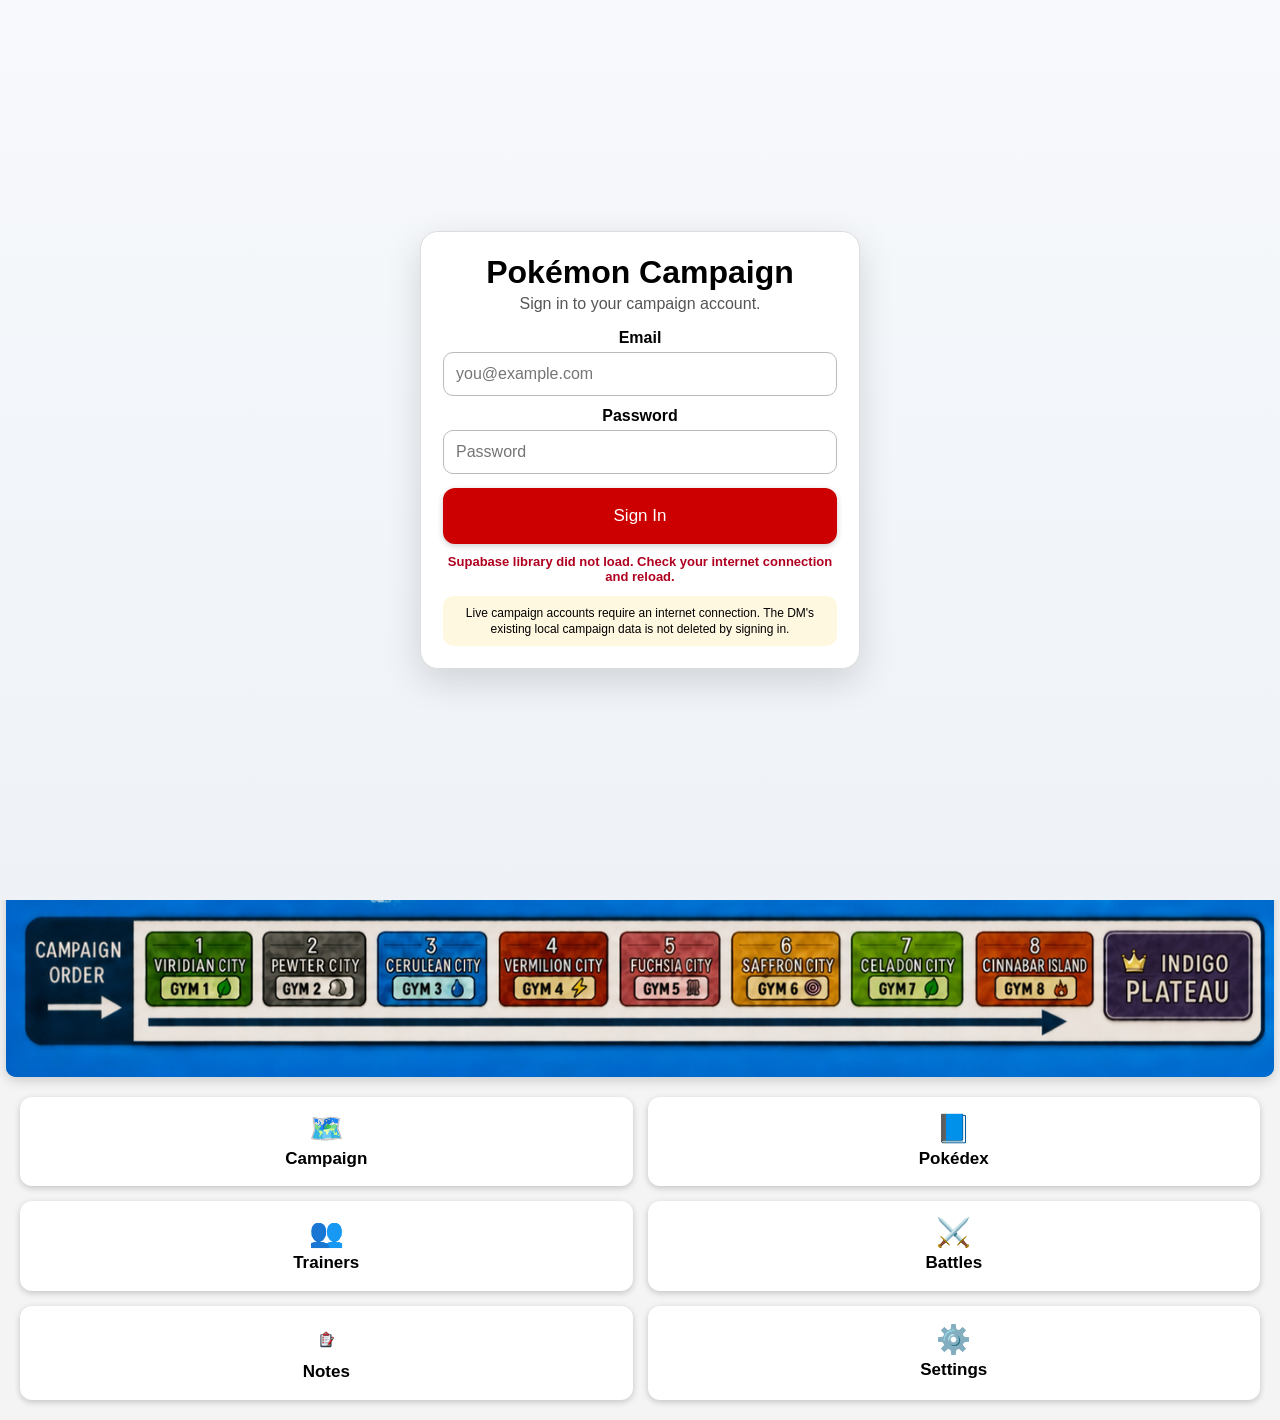
==== index.html @ 17d5285f "Update index.html" ====
<!DOCTYPE html>
<html lang="en">
<head>
<meta charset="UTF-8">
<meta name="viewport" content="width=device-width, initial-scale=1.0">
<title>Pokémon Campaign Manager</title>
<!-- Kanto overview + location encounter tables: v34R2 / 2026-08-26 -->

<style>
* { box-sizing: border-box; }

body {
  margin: 0;
  font-family: Arial, sans-serif;
  background: #f4f4f4;
  text-align: center;
}

header {
  background: #cc0000;
  color: white;
  padding: 20px;
}

.menu {
  display: grid;
  grid-template-columns: 1fr 1fr;
  gap: 15px;
  padding: 20px;
}

.home-tab-button {
  display: flex;
  flex-direction: column;
  align-items: center;
  justify-content: center;
  gap: 6px;
  min-height: 86px;
}

.home-tab-icon {
  font-size: 28px;
  line-height: 1;
}

.home-tab-label {
  font-weight: 700;
  line-height: 1.15;
}

.notes-toolbar { display:grid; grid-template-columns:minmax(0,1fr) auto; gap:10px; align-items:center; margin-bottom:14px; min-width:0; }
.notes-toolbar > * { min-width:0; }
.notes-add-button { width:48px; height:48px; padding:0; border-radius:50%; font-size:30px; line-height:1; background:#cc0000; color:white; flex:0 0 auto; }
#notesPage, #notesPage .page-content, #notesListView, #notesEditorView { width:100%; max-width:100%; min-width:0; box-sizing:border-box; overflow-x:hidden; }
.notes-list { display:grid; grid-template-columns:minmax(0,1fr); gap:10px; width:100%; max-width:100%; min-width:0; }
.note-list-card { width:100%; max-width:100%; min-width:0; text-align:left; padding:14px 16px; background:white; overflow:hidden; box-sizing:border-box; }
.note-list-title { font-size:18px; font-weight:800; margin-bottom:5px; max-width:100%; overflow:hidden; text-overflow:ellipsis; white-space:nowrap; }
.note-list-preview { display:block; width:100%; max-width:100%; min-width:0; font-size:14px; color:#666; white-space:nowrap; overflow:hidden; text-overflow:ellipsis; }
.note-list-date { font-size:12px; color:#888; margin-top:6px; max-width:100%; overflow:hidden; }
.notes-empty { color:#777; text-align:center; padding:34px 12px; }
.notes-editor-card { width:100%; max-width:100%; min-width:0; box-sizing:border-box; overflow:hidden; }
.notes-editor-card input, .notes-editor-card textarea { width:100%; max-width:100%; min-width:0; box-sizing:border-box; font-family:inherit; }
.notes-editor-card textarea { min-height:320px; resize:vertical; padding:12px; font-size:17px; line-height:1.5; border:1px solid #bbb; border-radius:8px; overflow-wrap:anywhere; word-break:break-word; }
.notes-editor-actions { display:grid; grid-template-columns:minmax(0,1fr) minmax(0,1fr); gap:10px; margin-top:12px; min-width:0; }
.notes-editor-actions > * { min-width:0; }
.notes-icon { width:32px; height:32px; display:block; object-fit:contain; border-radius:7px; }

button {
  padding: 18px 10px;
  font-size: 17px;
  border: none;
  border-radius: 12px;
  background: white;
  box-shadow: 0 2px 6px rgba(0,0,0,.2);
  cursor: pointer;
}

button:active { background: #ddd; }

.primary-button {
  background: #cc0000;
  color: white;
}

.delete-button {
  width: 100%;
  margin-top: 15px;
  padding: 12px;
  background: #eee;
  font-size: 14px;
}

.small-button {
  padding: 8px 12px;
  font-size: 14px;
  margin: 4px;
}

.page-content { padding: 20px; }

.back-button {
  padding: 15px 20px;
  margin-bottom: 10px;
}

.section-button {
  margin: 8px;
  padding: 15px 20px;
}

#pokemonList,
#ownedPokemonList,
#trainerList,
#inventoryTrainerList {
  display: grid;
  grid-template-columns: repeat(auto-fit, minmax(280px,350px));
  gap: 20px;
  justify-content: center;
  margin-top: 20px;
}

#ownedPokemonList {
  align-items: start;
}

.card {
  background: white;
  padding: 20px;
  border-radius: 12px;
  box-shadow: 0 2px 6px rgba(0,0,0,.2);
  text-align: left;
}

.card h3 {
  text-align: center;
  margin-top: 0;
}

.stat-grid {
  display: grid;
  grid-template-columns: 1fr 1fr;
  gap: 8px 16px;
}

.stat-grid p { margin: 4px 0; }

.form-card {
  background: white;
  max-width: 550px;
  margin: 20px auto;
  padding: 20px;
  border-radius: 12px;
  box-shadow: 0 2px 6px rgba(0,0,0,.2);
  text-align: left;
}

.form-row { margin-bottom: 15px; }

.form-row label {
  display: block;
  font-weight: bold;
  margin-bottom: 5px;
}

input,
select {
  width: 100%;
  padding: 12px;
  font-size: 16px;
  border: 1px solid #bbb;
  border-radius: 8px;
}

.iv-ev-grid {
  display: grid;
  grid-template-columns: 1fr 1fr 1fr;
  gap: 8px;
  align-items: center;
}

.iv-ev-grid strong { text-align: center; }
.iv-ev-grid input { text-align: center; }

.hp-line {
  font-size: 18px;
  text-align: center;
  margin: 12px 0;
}

.trainer-team {
  border-top: 1px solid #ddd;
  margin-top: 14px;
  padding-top: 12px;
}

.team-member {
  background: #f4f4f4;
  border-radius: 8px;
  padding: 9px;
  margin: 7px 0;
}

/* Poké Mart, transfers, campaign experience, and preload UI */
.poke-mart-grid { display:grid; gap:10px; }
.poke-mart-row { display:grid; grid-template-columns:minmax(0,1fr) auto; gap:10px; align-items:center; padding:10px; border:1px solid #ddd; border-radius:10px; background:#fff; }
.poke-mart-row small { color:#666; }
.poke-mart-price { font-weight:800; white-space:nowrap; }
.city-inline-tool { display:none; grid-column:1 / -1; margin-top:10px; padding-top:10px; border-top:1px solid #ddd; text-align:left; }
.city-inline-tool h3 { margin:0 0 10px; text-align:left; }
.city-inline-tool .money-display { text-align:left; margin:8px 0 12px; font-size:18px; }
.city-inline-tool .poke-mart-row { background:#f8f8f8; }
.city-inline-section-title { font-weight:800; margin:12px 0 7px; }
.city-pc-grid { display:grid; gap:8px; }
.city-pc-card { background:#f4f4f4; border-radius:8px; padding:9px; }
.city-pc-card button { margin-top:7px; width:100%; padding:10px 8px; }
.transfer-grid { display:grid; grid-template-columns:1fr 1fr; gap:10px; }
.campaign-xp-progress { height:14px; border-radius:999px; overflow:hidden; background:#ddd; margin:8px 0 5px; }
.campaign-xp-progress > div { height:100%; background:#cc0000; width:0%; transition:width .2s ease; }
@media(max-width:600px){ .transfer-grid{grid-template-columns:1fr;} .poke-mart-row{grid-template-columns:minmax(0,1fr) auto;} }

.inventory-item {
  display: grid;
  grid-template-columns: 1fr auto;
  gap: 10px;
  align-items: center;
  background: #f4f4f4;
  border-radius: 8px;
  padding: 10px;
  margin: 8px 0;
}

.item-controls { white-space: nowrap; }

.money-display {
  text-align: center;
  font-size: 20px;
  margin: 15px 0;
}

.empty-message { color: #666; }

.battle-grid {
  display: grid;
  grid-template-columns: repeat(2, minmax(280px, 420px));
  gap: 20px;
  justify-content: center;
  align-items: start;
  margin-top: 20px;
}

.battle-card {
  background: white;
  padding: 18px;
  border-radius: 12px;
  box-shadow: 0 2px 6px rgba(0,0,0,.2);
  text-align: left;
}

.battle-card h2,
.battle-card h3 {
  text-align: center;
}

.battle-hp {
  font-size: 22px;
  text-align: center;
  margin: 12px 0;
}

.hp-controls {
  display: grid;
  grid-template-columns: repeat(4,1fr);
  gap: 7px;
  margin-top: 10px;
}

.hp-controls button {
  padding: 9px 4px;
  font-size: 14px;
}

.battle-move-button {
  width: 100%;
  margin-top: 8px;
  padding: 11px;
  text-align: left;
}

.battle-move-button.selected {
  border: 3px solid #cc0000;
}

.battle-stage-grid {
  display:grid;
  grid-template-columns:1fr 1fr;
  gap:8px 12px;
  margin-top:14px;
}

.stage-control {
  display:grid;
  grid-template-columns:1fr auto auto auto;
  gap:5px;
  align-items:center;
  background:#f4f4f4;
  border-radius:8px;
  padding:7px;
}

.stage-control button {
  padding:5px 8px;
  font-size:13px;
}

.stage-value {
  min-width:34px;
  text-align:center;
  font-weight:bold;
}

.effective-stat {
  font-size:12px;
  color:#555;
}

.pp-empty {
  opacity:.55;
}

.battle-note {
  background:#f4f4f4;
  border-radius:8px;
  padding:10px;
  margin-top:10px;
  line-height:1.45;
}

.effect-result {
  background:#eef7ee;
  border-radius:8px;
  padding:10px;
  margin-top:10px;
  line-height:1.45;
}

.turn-panel {
  max-width:860px;
  margin:20px auto;
  background:white;
  padding:15px;
  border-radius:12px;
  box-shadow:0 2px 6px rgba(0,0,0,.2);
  text-align:center;
}

.turn-number {
  font-size:22px;
  font-weight:bold;
}

.turn-order-result {
  margin-top:12px;
  padding:12px;
  border-radius:8px;
  background:#f4f4f4;
  line-height:1.5;
}

.turn-order-first {
  font-size:18px;
  font-weight:bold;
}

.planned-move {
  margin-top:8px;
  padding:8px;
  border-radius:8px;
  background:#f4f4f4;
  text-align:center;
}

.outcome-buttons {
  display:grid;
  grid-template-columns:repeat(3,1fr);
  gap:8px;
  margin-top:12px;
}

.outcome-buttons button {
  min-height:48px;
  font-weight:bold;
}

.turn-ready {
  background:#eef7ee;
  border:1px solid #9bc99b;
}

.turn-complete {
  background:#f1f1f1;
  border:1px solid #ccc;
}

.battle-side-actions {
  display:grid;
  grid-template-columns:repeat(3,1fr);
  gap:8px;
  margin-bottom:12px;
}

.battle-selection-actions {
  text-align:center;
  margin:14px 0;
}

.battle-selection-actions button {
  min-width:220px;
}

#confirmMovesButton {
  display:none;
}


.battle-side-actions button {
  min-height:42px;
  font-weight:bold;
}

.battle-action-panel {
  background:#f4f4f4;
  border-radius:8px;
  padding:10px;
  margin-bottom:12px;
}

.battle-action-panel select {
  width:100%;
  margin-top:7px;
}

.battle-collapse-button {
  width:100%;
  margin-top:10px;
}

.dm-player-selection-summary {
  margin:12px 0 8px;
  padding:10px 12px;
  border:1px solid #d8d8d8;
  border-radius:8px;
  background:#f7f7f7;
  font-size:14px;
  line-height:1.35;
}

.dm-player-selection-summary strong {
  font-weight:800;
}

.dm-player-selection-summary span {
  font-weight:700;
}

.battle-collapsible {
  display:none;
  margin-top:8px;
  background:#f4f4f4;
  border-radius:8px;
  padding:10px;
}

.battle-collapsible.open {
  display:block;
}

.pokemon-storage-section {
  margin-top:14px;
}

.pokemon-storage-card {
  background:#f4f4f4;
  border-radius:8px;
  padding:10px;
  margin-top:8px;
}

.pokemon-storage-card button {
  width:100%;
  margin-top:8px;
}

.storage-count {
  text-align:center;
  font-weight:bold;
  margin:8px 0;
}

.action-warning {
  background:#fff1d6;
  border:1px solid #e3bd62;
  border-radius:8px;
  padding:9px;
  margin-top:10px;
  text-align:center;
}

.multi-hit-grid {
  display:grid;
  grid-template-columns:1fr auto;
  gap:10px;
  align-items:end;
  margin-top:12px;
}

.battle-detail-box {
  max-width: 860px;
  margin: 20px auto;
  background: white;
  padding: 18px;
  border-radius: 12px;
  box-shadow: 0 2px 6px rgba(0,0,0,.2);
  text-align: left;
}

.damage-roll-grid {
  display:grid;
  grid-template-columns:repeat(3,1fr);
  gap:10px;
  margin:15px 0;
}

.damage-result {
  background:#f4f4f4;
  border-radius:10px;
  padding:14px;
  margin-top:14px;
  line-height:1.55;
}

.damage-total {
  font-size:24px;
  font-weight:bold;
  text-align:center;
  margin:10px 0;
}

@media (max-width:600px) {
  .damage-roll-grid {
    grid-template-columns:1fr;
  }
}

@media (max-width:700px) {
  .battle-grid {
    grid-template-columns: 1fr;
  }
}

.evolution-box {
  margin-top: 16px;
  padding: 12px;
  border-radius: 8px;
  background: #fff7e6;
  border: 1px solid #e2c27a;
}

.evolution-box strong {
  display: block;
  margin-bottom: 8px;
}

.evolution-option {
  width: 100%;
  margin-top: 7px;
  padding: 10px;
}

.evolution-option.locked-button {
  background: #ccc;
  color: #666;
}

.item-browser {
  max-height: 320px;
  overflow-y: auto;
  border: 1px solid #ccc;
  border-radius: 10px;
  background: #fafafa;
}

.item-category-title {
  position: sticky;
  top: 0;
  background: #ddd;
  padding: 8px 12px;
  font-weight: bold;
}

.item-choice {
  padding: 12px;
  border-bottom: 1px solid #ddd;
  cursor: pointer;
}

.item-choice.selected {
  background: #cc0000;
  color: white;
}

.item-choice-name { font-weight: bold; }

.item-choice-description {
  font-size: 13px;
  margin-top: 4px;
}

.item-info {
  background: #f4f4f4;
  border-radius: 8px;
  padding: 14px;
  margin: 15px 0;
  line-height: 1.5;
}

/* MOVE MANAGER */

.move-summary {
  background: white;
  max-width: 700px;
  margin: 20px auto;
  padding: 18px;
  border-radius: 12px;
  box-shadow: 0 2px 6px rgba(0,0,0,.2);
}

.slot-grid {
  display: grid;
  grid-template-columns: 1fr 1fr 1fr;
  gap: 10px;
  margin-top: 15px;
}

.slot-box {
  background: #f4f4f4;
  border-radius: 8px;
  padding: 10px;
}

.move-section {
  max-width: 700px;
  margin: 25px auto;
}

.move-section-title {
  text-align: left;
  border-bottom: 2px solid #ccc;
  padding-bottom: 8px;
}

.move-card {
  background: white;
  padding: 15px;
  margin-bottom: 12px;
  border-radius: 10px;
  box-shadow: 0 2px 5px rgba(0,0,0,.15);
  text-align: left;
}

.move-card.locked {
  opacity: .55;
  background: #e8e8e8;
}

.move-card.learned {
  border: 3px solid #cc0000;
}

.move-card.hm-move {
  border-left: 7px solid #5271ff;
}

.move-card.tm-move {
  border-left: 7px solid #888;
}

.move-top {
  display: flex;
  justify-content: space-between;
  gap: 10px;
  align-items: center;
}

.move-name {
  font-weight: bold;
  font-size: 18px;
}

.move-method {
  font-weight: bold;
  white-space: nowrap;
}

.move-details {
  font-size: 14px;
  margin-top: 8px;
  line-height: 1.5;
}

.move-action {
  width: 100%;
  padding: 10px;
  margin-top: 10px;
  font-size: 15px;
}

.locked-button {
  background: #ccc;
  color: #666;
  cursor: not-allowed;
}

.hm-note {
  background: #e8edff;
  border-radius: 8px;
  padding: 12px;
  margin-top: 15px;
}

@media (max-width:600px) {
  .slot-grid {
    grid-template-columns: 1fr;
  }
}


.trainer-pokemon-group {
  background:white;
  border-radius:12px;
  box-shadow:0 2px 8px rgba(0,0,0,0.12);
  margin-bottom:14px;
  padding:12px;
}

.trainer-pokemon-header {
  display:flex;
  align-items:center;
  justify-content:space-between;
  gap:10px;
  padding:2px 2px 10px 2px;
}

.trainer-pokemon-header h3 {
  margin:0;
}

.trainer-group-meta {
  font-size:12px;
  font-weight:normal;
  opacity:0.7;
}

.pokemon-compact-row {
  border-top:1px solid #e2e2e2;
}

.pokemon-compact-row summary {
  cursor:pointer;
  list-style:none;
  padding:8px 4px;
  display:grid;
  grid-template-columns:auto minmax(0,1fr) auto;
  gap:7px;
  align-items:center;
}

.pokemon-compact-row summary::-webkit-details-marker {
  display:none;
}

.pokemon-compact-row summary::before {
  content:"▸";
  font-size:13px;
  line-height:1;
  width:12px;
  text-align:center;
}

.pokemon-compact-row[open] summary::before {
  content:"▾";
}

.pokemon-compact-name {
  font-weight:bold;
  min-width:0;
}

.pokemon-compact-meta {
  display:flex;
  gap:7px;
  align-items:center;
  justify-content:flex-end;
  font-size:12px;
  white-space:nowrap;
}

.pokemon-expanded-details {
  background:#f7f7f7;
  border-radius:9px;
  padding:12px;
  margin:0 0 10px 0;
}

.pokemon-location-badge {
  display:inline-block;
  padding:2px 7px;
  border-radius:999px;
  background:#e9e9e9;
  font-size:11px;
  font-weight:bold;
}

.evolution-ready-icon {
  width:18px;
  height:18px;
  min-width:18px;
  border-radius:50%;
  display:inline-flex;
  align-items:center;
  justify-content:center;
  background:#c62810;
  color:white;
  font-size:12px;
  font-weight:bold;
  line-height:1;
  box-shadow:0 1px 3px rgba(0,0,0,.2);
}

.trainer-party-label {
  font-size:12px;
  font-weight:bold;
  text-transform:uppercase;
  letter-spacing:.04em;
  color:#666;
  padding:4px 4px 3px 4px;
}

.pc-storage-dropdown {
  border-top:1px solid #e2e2e2;
  margin-top:4px;
}

.pc-storage-dropdown summary {
  cursor:pointer;
  list-style:none;
  padding:10px 4px;
  display:flex;
  align-items:center;
  gap:7px;
  font-weight:bold;
  font-size:13px;
}

.pc-storage-dropdown summary::-webkit-details-marker {
  display:none;
}

.pc-storage-dropdown summary::before {
  content:"▸";
  width:12px;
  text-align:center;
  font-size:12px;
}

.pc-storage-dropdown[open] summary::before {
  content:"▾";
}

.pc-storage-count {
  margin-left:auto;
  font-weight:normal;
  color:#666;
  font-size:12px;
}

.pc-storage-contents {
  padding-left:10px;
  border-left:3px solid #e8e8e8;
  margin:0 0 4px 6px;
}

.my-pokemon-section {
  margin-top:24px;
}

.my-pokemon-section-title {
  margin:0 0 12px 0;
  text-align:left;
}

.party-pokemon-panel {
  background:white;
  border-radius:12px;
  box-shadow:0 2px 8px rgba(0,0,0,.12);
  padding:12px;
}

.party-pokemon-owner {
  font-size:11px;
  opacity:.72;
  margin-left:6px;
}

.trainer-pokemon-section-grid {
  display:grid;
  grid-template-columns:repeat(auto-fit,minmax(280px,350px));
  gap:20px;
  justify-content:center;
  align-items:start;
}

.unassigned-group {
  margin-top:14px;
}

/* Mobile feedback refinements */
#pokemonList .card {
  padding:12px 14px;
}

#pokemonList .card h3 {
  margin:2px 0 8px 0;
}

#pokemonList .card p {
  margin:5px 0;
}

#pokemonList .stat-grid {
  gap:2px 14px;
}

.pokedex-base-stats-title {
  margin:8px 0 4px 0;
  font-size:14px;
}

.battle-persistent-hp {
  max-width:860px;
  margin:0 auto 12px auto;
  display:grid;
  grid-template-columns:1fr 1fr;
  gap:10px;
}

.battle-hp-chip {
  background:white;
  border-radius:10px;
  box-shadow:0 2px 6px rgba(0,0,0,.14);
  padding:9px 12px;
  text-align:center;
  font-weight:bold;
}

.damage-preview {
  background:#eef7ee;
  border-radius:8px;
  padding:10px;
  margin:8px 0 10px 0;
  text-align:center;
  font-weight:bold;
}

.trainer-edit-row {
  display:grid;
  grid-template-columns:1fr auto;
  gap:8px;
  align-items:end;
}

@media (max-width:600px) {
  .battle-persistent-hp {
    grid-template-columns:1fr 1fr;
    gap:6px;
  }

  .battle-hp-chip {
    font-size:12px;
    padding:7px 6px;
  }
}


.backup-history-item {
  background:#f4f4f4;
  border-radius:10px;
  padding:11px;
  margin:8px 0;
}

.backup-history-top {
  display:flex;
  align-items:flex-start;
  justify-content:space-between;
  gap:10px;
}

.backup-history-meta {
  font-size:12px;
  color:#666;
  line-height:1.45;
  margin-top:4px;
}

.backup-history-actions {
  display:grid;
  grid-template-columns:1fr auto;
  gap:8px;
  margin-top:10px;
}

.backup-warning {
  background:#fff4df;
  border-radius:8px;
  padding:10px;
  margin-top:10px;
  line-height:1.45;
}


.pokedex-artwork-wrap {
  display:flex;
  justify-content:center;
  align-items:center;
  min-height:140px;
  margin:2px 0 8px 0;
}

.pokedex-artwork {
  width:132px;
  height:132px;
  object-fit:contain;
  display:block;
}

.pokedex-artwork-fallback {
  width:132px;
  height:132px;
  border-radius:10px;
  display:flex;
  align-items:center;
  justify-content:center;
  text-align:center;
  font-size:12px;
  color:#666;
  background:#f1f1f1;
  padding:8px;
}

@media (max-width:600px) {
  .pokedex-artwork-wrap {
    min-height:118px;
  }

  .pokedex-artwork,
  .pokedex-artwork-fallback {
    width:112px;
    height:112px;
  }
}


.owned-pokemon-summary {
  display:flex;
  align-items:center;
  gap:10px;
  width:100%;
}

.owned-pokemon-thumb-wrap {
  flex:0 0 auto;
  width:58px;
  height:58px;
  display:flex;
  align-items:center;
  justify-content:center;
}

.owned-pokemon-thumb {
  width:58px;
  height:58px;
  object-fit:contain;
  display:block;
}

.owned-pokemon-thumb-fallback {
  width:52px;
  height:52px;
  border-radius:50%;
  display:none;
  align-items:center;
  justify-content:center;
  text-align:center;
  font-size:11px;
  color:#666;
  background:#f1f1f1;
}

.owned-pokemon-summary-main {
  min-width:0;
  flex:1 1 auto;
}

.owned-pokemon-summary-main .pokemon-compact-name {
  display:flex;
  align-items:center;
  gap:6px;
  flex-wrap:wrap;
}

@media (max-width:600px) {
  .owned-pokemon-thumb-wrap,
  .owned-pokemon-thumb {
    width:52px;
    height:52px;
  }

  .owned-pokemon-thumb-fallback {
    width:48px;
    height:48px;
  }

  .owned-pokemon-summary {
    gap:8px;
  }
}


.battle-artwork-wrap {
  display:flex;
  justify-content:center;
  align-items:center;
  min-height:170px;
  margin:4px 0 8px 0;
}

.battle-artwork {
  width:170px;
  height:170px;
  object-fit:contain;
  display:block;
}

.battle-artwork-fallback {
  width:150px;
  height:150px;
  border-radius:14px;
  display:none;
  align-items:center;
  justify-content:center;
  text-align:center;
  background:#f1f1f1;
  color:#666;
  font-size:13px;
  padding:10px;
}

.battle-card h2 {
  margin-bottom:4px;
}

.battle-card .battle-hp {
  margin-top:8px;
}

@media (max-width:600px) {
  .battle-artwork-wrap {
    min-height:130px;
    margin:2px 0 6px 0;
  }

  .battle-artwork {
    width:135px;
    height:135px;
  }

  .battle-artwork-fallback {
    width:120px;
    height:120px;
  }
}


.battle-arena {
  display:grid;
  grid-template-columns:1fr 1fr;
  gap:10px;
  align-items:start;
  max-width:900px;
  margin:0 auto 14px auto;
}

.battle-arena-side {
  background:white;
  border-radius:14px;
  box-shadow:0 2px 8px rgba(0,0,0,.14);
  padding:10px;
  text-align:center;
  min-width:0;
}

.battle-arena-name {
  font-weight:800;
  font-size:18px;
  line-height:1.15;
  margin-bottom:4px;
}

.battle-arena-owner {
  font-size:13px;
  color:#555;
  margin-bottom:2px;
}

.battle-arena-level {
  font-size:13px;
  color:#555;
  margin-bottom:4px;
}

.battle-arena-image-wrap {
  height:130px;
  display:flex;
  align-items:center;
  justify-content:center;
  margin:2px 0 4px 0;
}

.battle-arena-image {
  width:130px;
  height:130px;
  object-fit:contain;
  display:block;
}

.battle-arena-image-fallback {
  width:110px;
  height:110px;
  border-radius:10px;
  display:none;
  align-items:center;
  justify-content:center;
  background:#f1f1f1;
  color:#666;
  font-size:12px;
}

.battle-arena-hp {
  font-size:17px;
  font-weight:800;
  margin-top:4px;
}

.battle-arena-status {
  font-size:12px;
  margin-top:3px;
  color:#555;
}

@media (max-width:600px) {
  .battle-arena {
    gap:6px;
    margin-bottom:10px;
  }

  .battle-arena-side {
    padding:7px 5px;
    border-radius:11px;
  }

  .battle-arena-name {
    font-size:15px;
  }

  .battle-arena-owner,
  .battle-arena-level {
    font-size:11px;
  }

  .battle-arena-image-wrap {
    height:96px;
  }

  .battle-arena-image {
    width:96px;
    height:96px;
  }

  .battle-arena-image-fallback {
    width:80px;
    height:80px;
  }

  .battle-arena-hp {
    font-size:14px;
  }

  .battle-arena-status {
    font-size:11px;
  }
}


/* Pokédex navigation/search must scroll normally with the page. */
#pokemonPage #pokedexTopControls,
#pokemonPage #pokedexSection .form-row,
#pokemonPage #pokedexSection {
  position: static !important;
  top: auto !important;
  bottom: auto !important;
  z-index: auto !important;
}

/* Compact mobile Pokédex: designed to show about 2 x 3 cards per iPhone screen */
@media (max-width:600px) {
  #pokedexSection {
    margin-top:14px !important;
  }

  #pokedexSection > h2 {
    margin:4px 0 2px 0;
    font-size:22px;
  }

  #pokedexSection > p {
    margin:0 0 6px 0 !important;
    font-size:10px !important;
  }

  #pokedexSection .form-row {
    margin-bottom:8px !important;
  }

  #pokedexSection .form-row label {
    font-size:13px;
    margin-bottom:3px;
  }

  #pokedexSearchInput {
    min-height:34px;
    padding:6px 9px;
    font-size:14px;
  }

  #pokemonList {
    display:grid;
    grid-template-columns:repeat(2, minmax(0,1fr));
    gap:7px;
  }

  #pokemonList .card {
    margin:0;
    padding:7px 7px 6px 7px;
    border-radius:10px;
    min-width:0;
  }

  #pokemonList .card h3 {
    font-size:13px;
    margin:0 0 3px 0;
    line-height:1.05;
    white-space:nowrap;
    overflow:hidden;
    text-overflow:ellipsis;
  }

  #pokemonList .pokedex-artwork-wrap {
    min-height:58px;
    height:58px;
    margin:0 0 3px 0;
  }

  #pokemonList .pokedex-artwork,
  #pokemonList .pokedex-artwork-fallback {
    width:58px;
    height:58px;
  }

  #pokemonList .card > p {
    font-size:10px;
    line-height:1.08;
    margin:2px 0;
  }

  #pokemonList .pokedex-base-stats-title {
    font-size:10px;
    margin:2px 0 1px 0;
    line-height:1.05;
  }

  #pokemonList .stat-grid {
    grid-template-columns:1fr 1fr;
    gap:0 4px;
    margin:0;
  }

  #pokemonList .stat-grid p {
    font-size:9px;
    line-height:1.05;
    margin:1px 0;
    white-space:nowrap;
  }

  #pokemonList .card > p:last-child {
    font-size:9px;
    line-height:1.05;
    margin-top:2px;
  }
}


.battle-control-card-label {
  text-align:center;
  font-weight:800;
  font-size:16px;
  margin:0 0 8px 0;
}

@media (max-width:600px) {
  .battle-card {
    padding:10px !important;
  }

  .battle-control-card-label {
    font-size:14px;
    margin-bottom:5px;
  }

  .battle-card .form-row {
    margin-top:9px !important;
    margin-bottom:8px !important;
  }

  .battle-card .battle-note {
    margin:7px 0;
    padding:8px;
  }

  .battle-card .small-button,
  .battle-card .primary-button {
    min-height:42px;
  }

  .battle-card h3 {
    margin-top:12px !important;
    margin-bottom:7px !important;
  }
}


/* =========================================================
   MOBILE BATTLE CONTROLS — compact 2-column layout
   Pokédex styles intentionally untouched.
========================================================= */
@media (max-width:600px) {

  /* Keep the two control cards directly beneath the two arena Pokémon. */
  #battleSelectionArea .battle-grid {
    display:grid !important;
    grid-template-columns:repeat(2, minmax(0,1fr)) !important;
    gap:6px !important;
    align-items:start !important;
  }

  #battleSelectionArea .battle-card {
    min-width:0 !important;
    padding:7px 5px !important;
    border-radius:10px !important;
    box-shadow:0 2px 6px rgba(0,0,0,.12) !important;
  }

  .battle-control-card-label {
    font-size:11px !important;
    line-height:1.05 !important;
    margin:0 0 5px 0 !important;
  }

  /* General text/spacing reductions inside each battle control card. */
  #battleSelectionArea .battle-card h3 {
    font-size:12px !important;
    line-height:1.05 !important;
    margin:7px 0 4px 0 !important;
  }

  #battleSelectionArea .battle-card p,
  #battleSelectionArea .battle-card label,
  #battleSelectionArea .battle-card strong,
  #battleSelectionArea .battle-card span {
    line-height:1.08 !important;
  }

  #battleSelectionArea .battle-card .form-row {
    margin:5px 0 !important;
  }

  #battleSelectionArea .battle-card .form-row label {
    display:block;
    font-size:10px !important;
    margin:0 0 2px 0 !important;
  }

  #battleSelectionArea .battle-card select,
  #battleSelectionArea .battle-card input {
    min-height:29px !important;
    height:29px !important;
    font-size:11px !important;
    padding:3px 5px !important;
  }

  /* Restore HP becomes a small utility control. */
  #battleSelectionArea .battle-card > .small-button:first-of-type {
    min-height:30px !important;
    height:auto !important;
    font-size:10px !important;
    padding:5px 4px !important;
    margin:3px 0 5px 0 !important;
  }

  /* Temporary Conditions box. */
  #battleSelectionArea .battle-card .battle-note {
    margin:5px 0 !important;
    padding:5px !important;
    border-radius:7px !important;
    font-size:10px !important;
    line-height:1.08 !important;
  }

  #battleSelectionArea .battle-card .battle-note > strong {
    font-size:10px !important;
  }

  #battleSelectionArea .battle-card .battle-note > div {
    gap:4px !important;
    margin-top:4px !important;
  }

  /* Stats / Stages collapsed controls. */
  #battleSelectionArea .battle-card .battle-collapse-button {
    min-height:30px !important;
    font-size:10px !important;
    padding:4px !important;
    margin:4px 0 !important;
  }

  #battleSelectionArea .battle-card .battle-collapsible {
    font-size:9px !important;
  }

  #battleSelectionArea .battle-card .stat-grid {
    gap:1px 4px !important;
  }

  #battleSelectionArea .battle-card .stat-grid p {
    font-size:9px !important;
    margin:1px 0 !important;
    line-height:1.03 !important;
  }

  #battleSelectionArea .battle-card .battle-stage-grid {
    gap:3px !important;
  }

  /* Learned Moves heading. */
  #battleSelectionArea .battle-card h3[style*="margin-top:20px"] {
    font-size:11px !important;
    margin:6px 0 4px 0 !important;
  }

  /* Move buttons: much shorter and smaller. */
  #battleSelectionArea .battle-card .move-button,
  #battleSelectionArea .battle-card .battle-move-button,
  #battleSelectionArea .battle-card button[onclick*="selectBattleMove"] {
    min-height:32px !important;
    padding:5px 6px !important;
    margin:3px 0 !important;
    font-size:10px !important;
    line-height:1.05 !important;
  }

  #battleSelectionArea .battle-card button[onclick*="selectBattleMove"] span {
    font-size:9px !important;
  }

  /* Bottom action controls: still beneath moves, but compact. */
  #battleSelectionArea .battle-card .battle-side-actions {
    gap:4px !important;
    margin-top:5px !important;
  }

  #battleSelectionArea .battle-card .battle-side-actions .small-button {
    min-height:32px !important;
    padding:4px 3px !important;
    font-size:9px !important;
    line-height:1.02 !important;
  }

  #battleSelectionArea .battle-card .battle-action-panel {
    margin-top:5px !important;
    padding:5px !important;
    font-size:9px !important;
  }

  #battleSelectionArea .battle-card .battle-action-panel strong {
    font-size:10px !important;
  }

  #battleSelectionArea .battle-card .battle-action-panel .primary-button {
    min-height:30px !important;
    font-size:9px !important;
    padding:4px !important;
    margin-top:4px !important;
  }

  /* Flee-only wild control. */
  #battleSelectionArea .battle-card .battle-side-actions[style*="grid-template-columns:1fr"] .small-button {
    min-height:32px !important;
    font-size:10px !important;
  }

  /* Keep Confirm Moves compact below both columns. */
  #battleSelectionArea .battle-selection-actions {
    margin-top:7px !important;
  }

  #battleSelectionArea #confirmMovesButton {
    min-height:38px !important;
    font-size:12px !important;
    padding:6px 8px !important;
  }
}


/* =========================================================
   MOBILE BATTLE — combine Pokémon display + controls
   Pokédex intentionally untouched.
========================================================= */
@media (max-width:600px) {

  /* Hide the old separate lower control cards; their content is copied
     into each top Pokémon card by the battle renderer below. */
  #battleSelectionArea .battle-grid {
    display:none !important;
  }

  .battle-arena {
    grid-template-columns:repeat(2, minmax(0,1fr)) !important;
    gap:6px !important;
    margin-bottom:8px !important;
  }

  .battle-arena-side {
    padding:7px 5px !important;
    border-radius:11px !important;
  }

  .battle-arena-name {
    font-size:15px !important;
    margin-bottom:1px !important;
  }

  .battle-arena-owner,
  .battle-arena-level,
  .battle-arena-status {
    font-size:10px !important;
    line-height:1.05 !important;
    margin:1px 0 !important;
  }

  .battle-arena-image-wrap {
    height:86px !important;
    margin:0 !important;
  }

  .battle-arena-image {
    width:86px !important;
    height:86px !important;
  }

  .battle-arena-hp {
    font-size:13px !important;
    margin:1px 0 3px 0 !important;
  }

  .battle-arena-controls {
    margin-top:4px;
    text-align:left;
  }

  .battle-arena-controls .battle-control-card-label {
    display:none !important;
  }

  .battle-arena-controls .form-row {
    margin:4px 0 !important;
  }

  .battle-arena-controls .form-row label {
    font-size:9px !important;
    line-height:1 !important;
    margin-bottom:1px !important;
  }

  .battle-arena-controls select,
  .battle-arena-controls input {
    min-height:26px !important;
    height:26px !important;
    font-size:10px !important;
    padding:2px 4px !important;
  }

  .battle-arena-controls > .small-button:first-of-type {
    min-height:27px !important;
    font-size:9px !important;
    padding:3px 4px !important;
    margin:2px 0 4px 0 !important;
  }

  /* Dramatically shrink Temporary Battle Conditions. */
  .battle-arena-controls .battle-note {
    margin:4px 0 !important;
    padding:4px !important;
    border-radius:6px !important;
    font-size:8px !important;
    line-height:1 !important;
  }

  .battle-arena-controls .battle-note > strong {
    display:block;
    font-size:8px !important;
    line-height:1 !important;
    margin-bottom:2px !important;
  }

  .battle-arena-controls .battle-note > div {
    display:grid !important;
    grid-template-columns:1fr 1fr !important;
    gap:3px !important;
    margin-top:2px !important;
  }

  .battle-arena-controls .battle-note .small-button {
    min-height:24px !important;
    height:auto !important;
    padding:2px !important;
    font-size:8px !important;
    line-height:1 !important;
    border-radius:6px !important;
  }

  .battle-arena-controls .battle-collapse-button {
    min-height:27px !important;
    font-size:9px !important;
    padding:3px !important;
    margin:3px 0 !important;
  }

  .battle-arena-controls .battle-collapsible {
    font-size:8px !important;
  }

  .battle-arena-controls .stat-grid {
    gap:0 3px !important;
  }

  .battle-arena-controls .stat-grid p {
    font-size:8px !important;
    margin:1px 0 !important;
  }

  .battle-arena-controls h3 {
    font-size:10px !important;
    margin:5px 0 3px 0 !important;
    line-height:1 !important;
  }

  .battle-arena-controls button[onclick*="selectBattleMove"] {
    min-height:28px !important;
    padding:3px 4px !important;
    margin:2px 0 !important;
    font-size:9px !important;
    line-height:1 !important;
  }

  .battle-arena-controls button[onclick*="selectBattleMove"] span {
    font-size:8px !important;
  }

  .battle-arena-controls .battle-side-actions {
    gap:3px !important;
    margin-top:4px !important;
  }

  .battle-arena-controls .battle-side-actions .small-button {
    min-height:28px !important;
    padding:3px 2px !important;
    font-size:8px !important;
    line-height:1 !important;
  }

  .battle-arena-controls .battle-action-panel {
    margin-top:4px !important;
    padding:4px !important;
    font-size:8px !important;
  }


  /* Extra compression for action panels and residual-damage buttons. */
  .battle-arena-controls .battle-action-panel strong {
    display:block !important;
    font-size:9px !important;
    line-height:1 !important;
    margin-bottom:3px !important;
  }

  .battle-arena-controls .battle-action-panel select {
    min-height:24px !important;
    height:24px !important;
    font-size:8px !important;
    padding:1px 3px !important;
    margin-top:2px !important;
  }

  .battle-arena-controls .battle-action-panel .primary-button {
    min-height:26px !important;
    height:auto !important;
    font-size:8px !important;
    line-height:1.05 !important;
    padding:4px 3px !important;
    margin-top:3px !important;
    border-radius:8px !important;
  }

  .battle-arena-controls button[onclick*="applyEndTurnStatusDamage"] {
    min-height:28px !important;
    height:auto !important;
    font-size:8px !important;
    line-height:1.05 !important;
    padding:4px 5px !important;
    margin:4px 0 !important;
    white-space:normal !important;
  }

  #battleSelectionArea .battle-selection-actions {
    margin-top:6px !important;
  }

  #battleSelectionArea #confirmMovesButton {
    min-height:36px !important;
    font-size:11px !important;
    padding:5px 7px !important;
  }
}


@media (max-width:600px) {

  #battleMoveDetails {
    margin-top:8px !important;
  }

  #battleMoveDetails > h3:first-child {
    margin-top:2px !important;
  }
}


/* =========================================================
   MOBILE BATTLE STAT STAGES FIX
   Keep every stage control inside its own Pokémon column.
========================================================= */
@media (max-width:600px) {

  .battle-arena-controls .battle-stage-grid {
    display:grid !important;
    grid-template-columns:1fr !important;
    gap:3px !important;
    margin:4px 0 !important;
    width:100% !important;
  }

  .battle-arena-controls .stage-control {
    display:grid !important;
    grid-template-columns:minmax(0,1fr) 25px 22px 25px !important;
    gap:2px !important;
    align-items:center !important;
    width:100% !important;
    min-width:0 !important;
    padding:3px 4px !important;
    border-radius:6px !important;
    box-sizing:border-box !important;
  }

  .battle-arena-controls .stage-control > div:first-child {
    min-width:0 !important;
    overflow:hidden !important;
  }

  .battle-arena-controls .stage-control strong {
    display:block !important;
    font-size:8px !important;
    line-height:1 !important;
    white-space:nowrap !important;
  }

  .battle-arena-controls .effective-stat {
    font-size:7px !important;
    line-height:1 !important;
    margin-top:1px !important;
    white-space:nowrap !important;
  }

  .battle-arena-controls .stage-control button {
    width:25px !important;
    min-width:25px !important;
    height:25px !important;
    min-height:25px !important;
    padding:0 !important;
    margin:0 !important;
    border-radius:50% !important;
    font-size:13px !important;
    line-height:25px !important;
  }

  .battle-arena-controls .stage-value {
    min-width:22px !important;
    width:22px !important;
    text-align:center !important;
    font-size:8px !important;
    line-height:1 !important;
  }

  .battle-arena-controls
  .battle-collapsible
  > .small-button[onclick*="resetBattleStages"] {
    min-height:27px !important;
    height:auto !important;
    font-size:8px !important;
    line-height:1 !important;
    padding:4px !important;
    margin:4px 0 2px 0 !important;
  }
}


/* =========================================================
   MOBILE BATTLE HEADER + BOTTOM NAV
   Pokédex intentionally untouched.
========================================================= */
@media (max-width:600px) {

  #battlesPage > header {
    min-height:72px !important;
    padding:14px 12px !important;
    display:flex !important;
    align-items:center !important;
    justify-content:center !important;
  }

  #battlesPage > header h1 {
    font-size:28px !important;
    line-height:1 !important;
    margin:0 !important;
  }

  .battle-bottom-nav {
    display:grid !important;
    grid-template-columns:1fr 1fr !important;
    gap:8px !important;
    margin:10px 0 6px 0 !important;
  }

  .battle-bottom-nav .small-button {
    width:100% !important;
    min-height:38px !important;
    height:auto !important;
    padding:6px 8px !important;
    margin:0 !important;
    font-size:12px !important;
    line-height:1 !important;
  }
}


/* Further reduce mobile Battles header height. */
@media (max-width:600px) {
  #battlesPage > header {
    min-height:38px !important;
    padding:6px 10px !important;
  }

  #battlesPage > header h1 {
    font-size:22px !important;
    line-height:1 !important;
    margin:0 !important;
  }
}


/* =========================================================
   MOBILE BATTLE STAT STAGES — extra compact
   Pokédex intentionally untouched.
========================================================= */
@media (max-width:600px) {

  .battle-arena-controls .battle-stage-grid {
    gap:1px !important;
    margin:2px 0 !important;
  }

  .battle-arena-controls .stage-control {
    grid-template-columns:minmax(0,1fr) 20px 18px 20px !important;
    gap:1px !important;
    min-height:24px !important;
    padding:1px 3px !important;
    margin:0 !important;
    border-radius:5px !important;
  }

  .battle-arena-controls .stage-control strong {
    font-size:7px !important;
    line-height:.95 !important;
  }

  .battle-arena-controls .effective-stat {
    font-size:6px !important;
    line-height:.95 !important;
    margin-top:0 !important;
  }

  .battle-arena-controls .stage-control button {
    width:20px !important;
    min-width:20px !important;
    height:20px !important;
    min-height:20px !important;
    padding:0 !important;
    margin:0 !important;
    border-radius:50% !important;
    font-size:11px !important;
    line-height:20px !important;
  }

  .battle-arena-controls .stage-value {
    width:18px !important;
    min-width:18px !important;
    font-size:7px !important;
    line-height:1 !important;
  }

  .battle-arena-controls
  .battle-collapsible
  > .small-button[onclick*="resetBattleStages"] {
    min-height:23px !important;
    padding:3px !important;
    margin:2px 0 1px 0 !important;
    font-size:7px !important;
  }
}


/* =========================================================
   MOBILE APP HEADERS — match compact Battles header
========================================================= */
@media (max-width:600px) {

  header {
    min-height:38px !important;
    padding:6px 10px !important;
    display:flex !important;
    align-items:center !important;
    justify-content:center !important;
  }

  header h1 {
    font-size:22px !important;
    line-height:1 !important;
    margin:0 !important;
  }
}


/* V5 compact/focused controls */
.compact-top-actions{display:grid;grid-template-columns:repeat(2,minmax(0,1fr));gap:6px;align-items:center;margin-bottom:8px}.compact-top-actions.three{grid-template-columns:repeat(3,minmax(0,1fr))}.compact-top-actions button{width:100%;margin:0!important;min-height:34px;padding:6px 8px}.dm-party-pokedex-control{margin:5px 0 2px;display:flex;justify-content:center}.dm-party-pokedex-button{width:100%;margin:0!important;min-height:26px!important;padding:4px 6px!important;font-size:9px!important;border-radius:6px!important;background:#f1f1f1!important;color:#444!important;border:1px solid #cfcfcf!important}.dm-party-pokedex-button.included{background:#fff1f1!important;color:#9f1f0d!important;border-color:#d9aaa4!important;font-weight:800!important}@media(max-width:600px){.dm-party-pokedex-control{margin:3px 0 1px}.dm-party-pokedex-button{min-height:22px!important;padding:3px 4px!important;font-size:7px!important}}
.pokedex-details{margin-top:3px}.pokedex-details summary{cursor:pointer;list-style:none;text-align:center;font-size:9px;font-weight:700;padding:3px 5px;border:1px solid #bbb;border-radius:5px;background:#f4f4f4;user-select:none}.pokedex-details summary::-webkit-details-marker{display:none}.pokedex-details[open] summary{margin-bottom:3px}.pokedex-details .stat-grid{margin-top:2px}.manual-override-box{margin-top:3px}.manual-override-grid{display:grid;grid-template-columns:minmax(0,1fr) auto;gap:3px;align-items:center;margin-top:4px}.manual-override-grid input{min-width:0;height:26px;padding:3px 5px;font-size:9px}.manual-override-grid button{min-height:26px!important;padding:3px 7px!important;margin:0!important;font-size:8px!important}.manual-pp-row{display:grid;grid-template-columns:minmax(0,1fr) 44px 36px;gap:3px;align-items:center;margin-top:3px;font-size:8px}.manual-pp-row input{width:100%;height:24px;padding:2px 3px;font-size:8px}.manual-pp-row button{min-height:24px!important;padding:2px 4px!important;margin:0!important;font-size:7px!important}.completed-trainer-note{font-size:11px;text-align:center;color:#666;margin:4px 0 10px}@media(max-width:600px){.compact-top-actions{gap:4px;margin-bottom:6px}.compact-top-actions button{min-height:29px;padding:4px 5px;font-size:9px}#pokemonList .pokedex-details p{margin:1px 0!important;font-size:7px!important;line-height:1.05!important}#pokemonList .pokedex-details .stat-grid{gap:0 3px!important}#pokemonList .pokedex-base-stats-title{margin:1px 0!important;font-size:7px!important}#pokemonList .pokedex-details summary{font-size:7px!important;padding:2px 3px!important;min-height:18px;line-height:1.1}}


/* =========================================================
   KANTO OVERVIEW MAP — CLEAN REBUILD V34R1
   Legacy town/route/local-navigation/trainer map CSS removed.
========================================================= */
.home-kanto-map-wrap {
  max-width:1400px;
  margin:0 auto;
  padding:6px 6px 0;
}

.kanto-map-shell {
  position:relative;
  width:100%;
  overflow:hidden;
  border-radius:10px;
  background:#087fc8;
  box-shadow:0 3px 12px rgba(0,0,0,.18);
}

.kanto-map-image {
  display:block;
  width:100%;
  height:auto;
  margin:0;
  user-select:none;
  -webkit-user-select:none;
  -webkit-touch-callout:none;
}

.kanto-hotspot-layer {
  position:absolute;
  inset:0;
  pointer-events:auto;
}

.kanto-hotspot {
  position:absolute;
  transform:translate(-50%,-50%);
  margin:0 !important;
  padding:0 !important;
  min-width:24px;
  min-height:24px;
  border:0 !important;
  outline:0 !important;
  background:transparent !important;
  box-shadow:none !important;
  opacity:0;
  cursor:pointer;
  z-index:2;
  -webkit-tap-highlight-color:transparent;
}

.kanto-hotspot:active,
.kanto-hotspot:focus,
.kanto-hotspot:focus-visible {
  outline:none !important;
  background:transparent !important;
  box-shadow:none !important;
}

.kanto-location-panel {
  margin-top:7px;
  padding:9px;
  border-radius:10px;
  background:#fff;
  box-shadow:0 2px 10px rgba(0,0,0,.15);
  text-align:left;
}

.kanto-location-panel-header {
  display:flex;
  align-items:flex-start;
  justify-content:space-between;
  gap:8px;
}

.kanto-location-panel-header button {
  min-width:34px !important;
  width:34px !important;
  min-height:30px !important;
  margin:0 !important;
  padding:3px !important;
}

.kanto-location-type {
  font-size:10px;
  font-weight:800;
  text-transform:uppercase;
  color:#666;
}

.kanto-location-name {
  font-size:20px;
  font-weight:800;
  line-height:1.05;
}

.kanto-location-description {
  margin-top:5px;
  font-size:12px;
  line-height:1.35;
}

.kanto-location-actions {
  display:grid;
  grid-template-columns:1fr 1fr;
  gap:5px;
  margin-top:8px;
}

.kanto-location-actions button {
  width:100%;
  margin:0 !important;
}


.kanto-detail-map-wrap {
  max-width:1100px;
  margin:0 auto;
  padding:8px;
}

.kanto-detail-map-card {
  background:#fff;
  padding:8px;
  border-radius:12px;
  box-shadow:0 2px 10px rgba(0,0,0,.16);
}

.kanto-detail-map-image {
  display:block;
  width:100%;
  height:auto;
  border-radius:8px;
  user-select:none;
  -webkit-user-select:none;
  -webkit-touch-callout:none;
}

.kanto-detail-map-stage {
  position:relative;
  width:100%;
}

.kanto-detail-hotspot-layer {
  position:absolute;
  inset:0;
  pointer-events:none;
}

.kanto-detail-trainer-hotspot {
  position:absolute;
  transform:translate(-50%,-50%);
  min-width:44px;
  min-height:44px;
  padding:0;
  border:2px solid transparent;
  border-radius:50%;
  background:transparent;
  box-shadow:none;
  pointer-events:auto;
  cursor:pointer;
  -webkit-tap-highlight-color:transparent;
}

.kanto-detail-trainer-hotspot:focus-visible,
.kanto-detail-trainer-hotspot:active {
  outline:none;
  border-color:#cc0000;
  background:rgba(255,255,255,.22);
}

.kanto-detail-location-hotspot {
  position:absolute;
  transform:translate(-50%,-50%);
  min-width:44px;
  min-height:44px;
  padding:0;
  border:2px solid transparent;
  border-radius:10px;
  background:transparent;
  box-shadow:none;
  pointer-events:auto;
  cursor:pointer;
  -webkit-tap-highlight-color:transparent;
}

.kanto-detail-location-hotspot:focus-visible,
.kanto-detail-location-hotspot:active {
  outline:none;
  border-color:#cc0000;
  background:rgba(255,255,255,.18);
}

.kanto-detail-trainer-panel {
  margin-top:8px;
  padding:10px;
  border:1px solid #ddd;
  border-radius:10px;
  background:#fafafa;
  text-align:left;
}

.kanto-detail-trainer-panel h3 {
  margin:0 0 4px;
  text-align:center;
}

.kanto-detail-trainer-meta {
  margin:0 0 8px;
  color:#666;
  font-size:11px;
  text-align:center;
}

.kanto-detail-team-list {
  display:grid;
  gap:5px;
  margin:8px 0;
}

.kanto-detail-team-member {
  padding:7px 9px;
  border-radius:7px;
  background:#fff;
  border:1px solid #e3e3e3;
  font-size:12px;
}

.kanto-detail-trainer-actions {
  display:grid;
  grid-template-columns:1fr 1fr;
  gap:6px;
  margin-top:8px;
}

.kanto-detail-trainer-actions button {
  width:100%;
  margin:0 !important;
}

.kanto-detail-map-caption {
  margin:8px 2px 2px;
  font-size:12px;
  font-weight:700;
  color:#555;
  text-align:center;
}

.kanto-location-status {
  margin-top:6px;
  text-align:center;
  font-size:10px;
  font-weight:700;
}

.kanto-rebuild-note {
  margin:7px 0 0;
  padding:7px 9px;
  border-radius:8px;
  background:#eef5fb;
  color:#345;
  font-size:10px;
  line-height:1.35;
}

.kanto-bottom-back {
  width:100%;
  margin-top:7px !important;
}

@media (max-width:600px) {
  .home-kanto-map-wrap { padding:4px 4px 0; }
  .kanto-map-shell { border-radius:8px; }
  .kanto-hotspot { min-width:28px; min-height:28px; }
  .kanto-location-panel { padding:7px; margin-top:5px; }
  .kanto-location-name { font-size:16px; }
  .kanto-location-type,
  .kanto-location-description,
  .kanto-location-status,
  .kanto-rebuild-note { font-size:9px; }
  .kanto-location-actions button,
  .kanto-bottom-back {
    min-height:30px !important;
    padding:4px 6px !important;
    font-size:9px !important;
  }
}


/* =========================================================
   V24 BATTLE FAINTED STATE
   Compact forced-swap UI and cleaner fainted cards.
========================================================= */
.battle-fainted-prompt {
  text-align:center;
}

.battle-fainted-actions {
  display:flex;
  flex-wrap:wrap;
  justify-content:center;
  gap:8px;
  margin-top:8px;
}

.battle-fainted-action {
  width:auto !important;
  min-width:120px;
  max-width:220px;
  margin:0 !important;
  padding:10px 16px !important;
}

@media (max-width:600px) {
  .battle-fainted-prompt {
    padding:7px !important;
  }

  .battle-fainted-prompt > strong {
    font-size:12px !important;
  }

  .battle-fainted-actions {
    display:grid;
    grid-template-columns:1fr;
    gap:5px;
    margin-top:5px;
  }

  .battle-fainted-action {
    width:100% !important;
    min-width:0 !important;
    max-width:none !important;
    min-height:34px !important;
    padding:5px 8px !important;
    font-size:11px !important;
    line-height:1.05 !important;
  }

  .battle-fainted-prompt .battle-action-panel {
    padding:5px !important;
    margin-top:5px !important;
  }

  .battle-fainted-prompt .battle-action-panel strong {
    font-size:10px !important;
  }

  .battle-fainted-prompt .battle-action-panel select {
    min-height:29px !important;
    height:29px !important;
    padding:3px 5px !important;
    font-size:10px !important;
  }

  .battle-fainted-prompt .battle-action-panel .primary-button {
    min-height:32px !important;
    padding:4px 6px !important;
    font-size:10px !important;
  }
}




@media (min-width: 700px){
  #kantoDetailMapPage .map-card{
    padding:10px;
  }
}

/* Restore compact detailed-map sizing after the story-system update. */
#kantoDetailMapPage .kanto-detail-map-stage{
  width:100%;
  max-width:560px;
  margin-left:auto;
  margin-right:auto;
}
#kantoDetailMapPage .kanto-detail-map-caption,
#kantoDetailMapPage #dmStoryMapBanner,
#kantoDetailMapPage #kantoDetailWildEncounterButton,
#kantoDetailMapPage #kantoDetailLocationPanel,
#kantoDetailMapPage #kantoDetailTrainerPanel{
  width:100%;
  max-width:560px;
  margin-left:auto;
  margin-right:auto;
}


.story-event-location{display:flex;flex-wrap:wrap;gap:3px 0}
#dmStoryArcFilters .story-filter-button{font-size:9.5px!important}

.story-arc-sections{display:flex;flex-direction:column;gap:14px;margin-top:14px}
.story-arc-section{border:1px solid #e6dccb;border-radius:18px;background:#fffefb;overflow:hidden;box-shadow:0 2px 7px rgba(80,60,30,.05)}
.story-arc-section>summary{list-style:none;cursor:pointer;padding:14px 16px;display:flex;align-items:center;justify-content:space-between;gap:12px;background:linear-gradient(180deg,#fffdf8,#fffaf0)}
.story-arc-section>summary::-webkit-details-marker{display:none}
.story-arc-section[open]>summary{border-bottom:1px solid #efe6d8}
.story-arc-section-titlewrap{display:flex;flex-direction:column;gap:3px;min-width:0}
.story-arc-section-title{font-size:20px;font-weight:800;line-height:1.1}
.story-arc-section-subtitle{font-size:12px;color:#7a6e5e}
.story-arc-section-meta{display:flex;align-items:center;gap:8px;flex-wrap:wrap;justify-content:flex-end}
.story-arc-count-pill{display:inline-flex;align-items:center;justify-content:center;padding:6px 11px;border-radius:999px;background:#f3eee4;color:#5b5142;font-size:12px;font-weight:700}
.story-arc-next-pill{display:inline-flex;align-items:center;justify-content:center;padding:6px 11px;border-radius:999px;background:#fff;color:#7a6e5e;font-size:11px;font-weight:700;border:1px solid #e0d6c7;max-width:220px;white-space:nowrap;overflow:hidden;text-overflow:ellipsis}
.story-arc-section-body{padding:14px 14px 16px}
.story-arc-mini-progress{height:8px;border-radius:999px;background:#efe8dc;overflow:hidden;margin-bottom:10px}
.story-arc-mini-progress-fill{height:100%;border-radius:999px;background:linear-gradient(90deg,#d62d0f,#f06d4d)}
.story-arc-mini-meta{display:flex;justify-content:space-between;gap:12px;flex-wrap:wrap;font-size:12px;color:#7a6e5e;margin-bottom:12px}
.story-arc-empty{padding:12px 14px;border:1px dashed #ddd2c0;border-radius:14px;background:#fff;color:#7a6e5e;font-size:13px}

.story-map-banner-actions .small-button{white-space:normal;text-align:left}


.story-master-details{padding:0!important;overflow:hidden}
.story-master-details>summary{list-style:none;cursor:pointer;padding:14px 16px;user-select:none}
.story-master-details>summary::-webkit-details-marker{display:none}
.story-master-details[open]>summary{border-bottom:1px solid #eadfce}
.story-master-body{padding:0 16px 16px}
.story-master-summary-right{display:flex;align-items:center;gap:8px}
.story-master-chevron{display:inline-flex;align-items:center;justify-content:center;width:22px;height:22px;font-size:18px;font-weight:900;color:#7a6e5e;transition:transform .18s ease}
.story-master-details[open] .story-master-chevron{transform:rotate(180deg)}
.story-master-details:not([open]) .story-arc-header{align-items:center}

/* DM-only Campaign Story system */
.story-arc-card{border:1px solid #dfd4c3;background:linear-gradient(180deg,#fffdf8,#fff9ee);box-shadow:0 2px 8px rgba(84,60,20,.08)}
.story-arc-header{display:flex;align-items:flex-start;justify-content:space-between;gap:10px}
.story-arc-eyebrow{font-size:10px;font-weight:900;letter-spacing:.09em;text-transform:uppercase;color:#8a641e}
.story-arc-title{font-size:20px;font-weight:950;margin-top:2px}
.story-arc-summary{font-size:12px;line-height:1.45;color:#62594c;margin-top:7px}
.story-progress-track{height:8px;border-radius:999px;background:#ece4d8;overflow:hidden;margin-top:10px}
.story-progress-fill{height:100%;width:0;background:#b98932;border-radius:999px;transition:width .2s ease}
.story-progress-meta{display:flex;justify-content:space-between;gap:8px;font-size:10px;color:#786d5e;margin-top:5px;font-weight:800}
.story-filter-row{display:flex;gap:6px;flex-wrap:wrap;margin:10px 0 6px}
.story-filter-button{padding:6px 9px!important;min-height:auto!important;font-size:10px!important}
.story-filter-button.active{background:#5f4a25!important;color:#fff!important;border-color:#5f4a25!important}
.story-event-list{display:grid;gap:8px;margin-top:8px}
.story-event-card{border:1px solid #e0ddd7;border-radius:10px;background:#fff;overflow:hidden}
.story-event-card.story-available{border-color:#d7b56f;box-shadow:0 0 0 1px rgba(185,137,50,.12)}
.story-event-card.story-active{border-color:#b98932;box-shadow:0 0 0 2px rgba(185,137,50,.16)}
.story-event-card.story-completed{opacity:.78}
.story-event-summary{display:grid;grid-template-columns:auto minmax(0,1fr) auto;gap:8px;align-items:center;padding:10px;cursor:pointer;list-style:none}
.story-event-summary::-webkit-details-marker{display:none}
.story-order-badge{width:27px;height:27px;border-radius:50%;display:flex;align-items:center;justify-content:center;background:#f3eee6;color:#665b4d;font-size:10px;font-weight:950}
.story-event-name{font-size:13px;font-weight:950;line-height:1.15}
.story-event-location{font-size:9.5px;color:#888;margin-top:2px}
.story-status-pill{border-radius:999px;padding:3px 7px;font-size:8.5px;font-weight:950;text-transform:uppercase;letter-spacing:.03em;white-space:nowrap;background:#eee;color:#666}
.story-status-pill.available{background:#fff3ce;color:#7b5b12}
.story-status-pill.active{background:#f4dfae;color:#6c4a00}
.story-status-pill.completed{background:#e5efe4;color:#3d673c}
.story-event-body{padding:0 10px 11px;border-top:1px solid #eee8df}
.story-event-hook{font-size:12px;line-height:1.45;margin:9px 0;color:#544d45}
.story-field{margin-top:9px}
.story-field-label{font-size:9px;font-weight:950;letter-spacing:.06em;text-transform:uppercase;color:#8a641e;margin-bottom:2px}
.story-field-text{font-size:11px;line-height:1.45;color:#47423d;white-space:pre-wrap}
.story-event-actions{display:grid;grid-template-columns:1fr auto;gap:8px;align-items:end;margin-top:11px}
.story-event-actions label{font-size:9px;font-weight:900;color:#777}
.story-event-actions select{margin-top:3px}
.story-event-notes{width:100%;min-height:75px;resize:vertical;font-size:11px}
.story-unlock-next{width:100%;margin-top:8px}

.story-map-master-details{padding:0!important;overflow:hidden}
.story-map-master-details>summary{list-style:none;cursor:pointer;padding:10px 12px;display:flex;align-items:center;justify-content:space-between;gap:10px;user-select:none}
.story-map-master-details>summary::-webkit-details-marker{display:none}
.story-map-master-details[open]>summary{border-bottom:1px solid rgba(138,100,30,.18)}
.story-map-master-summary-text{font-size:12px;font-weight:900;line-height:1.25;color:#4f473d;margin-top:2px}
.story-map-master-chevron{display:inline-flex;align-items:center;justify-content:center;width:22px;height:22px;font-size:18px;font-weight:900;color:#8a641e;transition:transform .18s ease}
.story-map-master-details[open] .story-map-master-chevron{transform:rotate(180deg)}
.story-map-master-body{padding:10px 12px 12px}

.dm-session-overview{display:grid;gap:9px}
.dm-session-topline{display:grid;grid-template-columns:minmax(0,1fr) auto;gap:8px;align-items:center}
.dm-session-location{font-size:15px;font-weight:950;color:#20242a}
.dm-session-counts{font-size:10px;color:#69727d;line-height:1.35;margin-top:2px}
.dm-session-shortcuts{display:flex;gap:5px;flex-wrap:wrap;justify-content:flex-end}
.dm-session-shortcuts .small-button{margin:0!important;padding:5px 8px!important;min-height:30px!important}
.dm-session-section{border:1px solid #e1e5ea;border-radius:9px;background:#fff;overflow:hidden}
.dm-session-section-title{padding:7px 9px;background:#f3f5f7;border-bottom:1px solid #e1e5ea;font-size:10px;font-weight:950;text-transform:uppercase;letter-spacing:.45px;color:#555f6b}
.dm-session-section-body{padding:8px}
.dm-session-list{display:grid;gap:6px}
.dm-session-item{border:1px solid #e3e7eb;border-radius:8px;padding:7px;background:#fbfcfd}
.dm-session-item-head{display:flex;justify-content:space-between;gap:8px;align-items:flex-start}
.dm-session-item-title{font-size:11px;font-weight:950;line-height:1.2}
.dm-session-item-meta{font-size:9px;line-height:1.3;color:#6f7780;margin-top:2px}
.dm-session-item-actions{display:flex;gap:5px;flex-wrap:wrap;margin-top:6px}
.dm-session-item-actions .small-button{margin:0!important;padding:5px 7px!important;min-height:29px!important}
.dm-session-status{flex:0 0 auto;font-size:8px;font-weight:950;border-radius:999px;padding:3px 6px;text-transform:uppercase;letter-spacing:.25px}
.dm-session-status.locked{background:#eceff2;color:#616971}
.dm-session-status.available{background:#e5efff;color:#2d5ea8}
.dm-session-status.active{background:#fff0d3;color:#8b6117}
.dm-session-status.completed{background:#e6f2e5;color:#4b7149}
.dm-session-service-row{display:flex;gap:6px;flex-wrap:wrap}
.dm-session-service-row .small-button{margin:0!important;flex:1 1 120px}
.dm-session-reminder{width:100%;min-height:70px;resize:vertical;font-size:12px;line-height:1.35;margin:0}
.dm-session-empty{font-size:10px;color:#7a828b;font-style:italic}
.dm-session-trainer-team{font-size:9px;color:#69727d;margin-top:3px}
@media(max-width:600px){
  .dm-session-topline{grid-template-columns:1fr}
  .dm-session-shortcuts{justify-content:flex-start}
}


.story-map-banner{display:none;margin:8px 0 0;padding:11px 12px;border:1px solid #d8b873;border-radius:12px;background:linear-gradient(180deg,#fffaf0,#fff5dc);text-align:left}
.story-map-banner.show{display:block}
.story-map-banner:not(.show){display:none!important}
.story-map-banner-eyebrow{font-size:9px;font-weight:950;letter-spacing:.08em;text-transform:uppercase;color:#8a641e}
.story-map-banner-title{font-size:14px;font-weight:950;margin-top:2px}
.story-map-banner-text{font-size:10.5px;line-height:1.4;color:#665b4d;margin-top:4px}
.story-map-banner-actions{display:flex;gap:8px;flex-wrap:wrap;margin-top:9px}
.story-map-banner-other{margin-top:9px;padding-top:8px;border-top:1px solid rgba(138,100,30,.18)}
.story-map-banner-other-label{font-size:9px;font-weight:900;letter-spacing:.08em;text-transform:uppercase;color:#8a641e;margin-bottom:6px}
.story-map-banner-other-list{display:flex;gap:6px;flex-wrap:wrap}
.story-map-banner-note{font-size:10px;color:#7a6d5d;margin-top:7px}
.story-map-banner-list{display:flex;flex-direction:column;gap:10px;margin-top:8px}
.story-map-entry{padding:10px 0 0}
.story-map-entry + .story-map-entry{border-top:1px solid rgba(138,100,30,.18)}
.story-map-entry:first-child{padding-top:0}
.story-map-entry-meta{font-size:9px;font-weight:900;letter-spacing:.08em;text-transform:uppercase;color:#8a641e;margin-bottom:3px}
.story-map-entry-title{font-size:14px;font-weight:950;line-height:1.2}
.story-map-entry-hook{font-size:10.5px;line-height:1.4;color:#665b4d;margin-top:4px}
.story-map-entry-actions{display:flex;gap:8px;flex-wrap:wrap;margin-top:8px}
.story-map-hotspot-marker::after{content:"!";position:absolute;left:50%;top:50%;transform:translate(-50%,-50%);width:22px;height:22px;border-radius:50%;background:#c28b25;color:white;border:2px solid rgba(255,255,255,.95);box-shadow:0 2px 6px rgba(0,0,0,.28);display:flex;align-items:center;justify-content:center;font-size:13px;font-weight:950;pointer-events:none}
.story-map-hotspot-marker.story-locked-marker::after{content:"🔒";background:#737b86;font-size:10px}
.story-map-hotspot-marker.story-available-marker::after{content:"?";background:#2d6cdf}
.story-map-hotspot-marker.story-active-marker::after{content:"!";background:#c28b25}
.story-map-hotspot-marker.story-completed-marker::after{content:"✓";background:#5e855b}

.story-map-marker-button{
  position:absolute;
  transform:translate(-50%,-50%);
  width:44px;
  height:44px;
  min-width:44px;
  min-height:44px;
  padding:0;
  border:0;
  border-radius:50%;
  background:transparent;
  box-shadow:none;
  pointer-events:auto;
  cursor:pointer;
  z-index:8;
  -webkit-tap-highlight-color:transparent;
}
.story-map-marker-button:focus-visible{outline:2px solid #cc0000;outline-offset:2px}

.story-map-marker-button[data-story-sequence]::before{
  content:attr(data-story-sequence);
  position:absolute;
  right:1px;
  top:1px;
  width:16px;
  height:16px;
  border-radius:50%;
  display:flex;
  align-items:center;
  justify-content:center;
  background:#242424;
  color:#fff;
  border:1.5px solid #fff;
  box-shadow:0 1px 4px rgba(0,0,0,.25);
  font-size:9px;
  line-height:1;
  font-weight:950;
  pointer-events:none;
  z-index:2;
}


.story-landmark-panel{margin-top:10px;padding:10px;border-radius:9px;background:#fff7e5;border:1px solid #dfc68d}
.story-landmark-title{font-size:12px;font-weight:950;color:#6e5016}
.story-landmark-status{font-size:9px;font-weight:900;text-transform:uppercase;margin-top:2px;color:#8d6a28}
.story-landmark-hook{font-size:10.5px;line-height:1.4;margin-top:6px;color:#5e5549}
.story-landmark-button{margin-top:7px;width:100%}

.story-starter-assignment{margin-top:10px;padding:10px;border:1px solid #d7e0eb;border-radius:10px;background:#f7fbff}
.story-starter-assignment-title{font-size:12px;font-weight:950;color:#315b8b;margin-bottom:3px}
.story-starter-assignment-note{font-size:10px;line-height:1.35;color:#66717d;margin-bottom:8px}
.story-starter-assignment-list{display:grid;gap:7px}
.story-starter-assignment-row{display:grid;grid-template-columns:minmax(0,1fr) minmax(115px,.8fr) auto;gap:6px;align-items:center;padding:7px;border:1px solid #dde4ec;border-radius:8px;background:#fff}
.story-starter-pokemon-name{font-size:11px;font-weight:900;line-height:1.2}
.story-starter-pokemon-meta{font-size:9px;color:#777;margin-top:2px}
.story-starter-assignment-row select{margin:0!important;min-width:0!important;font-size:13px!important;height:34px!important;padding:4px 6px!important}
.story-starter-assignment-row .small-button{margin:0!important;min-height:34px!important;padding:5px 8px!important}
.story-starter-party-status{margin-top:8px;display:grid;gap:5px}
.story-starter-party-row{display:flex;align-items:center;justify-content:space-between;gap:8px;padding:5px 7px;border-radius:7px;background:#fff;border:1px solid #e6edf4;font-size:10px}
.story-starter-party-row strong{font-size:10.5px}
.story-starter-ready{color:#3d673c;font-weight:900}
.story-starter-missing{color:#9b4c33;font-weight:900}
@media(max-width:600px){
  .story-starter-assignment-row{grid-template-columns:minmax(0,1fr) 110px}
  .story-starter-assignment-row .small-button{grid-column:1/-1;width:100%}
}

.story-focus-flash{animation:storyFocusFlash 1.3s ease}
@keyframes storyFocusFlash{0%,100%{box-shadow:none}35%{box-shadow:0 0 0 3px rgba(185,137,50,.35)}}
@media(max-width:600px){.story-event-summary{grid-template-columns:auto minmax(0,1fr);}.story-status-pill{grid-column:2;justify-self:start}.story-event-actions{grid-template-columns:1fr}.story-arc-title{font-size:18px}}

/* Campaign dashboard: further compressed vertically; home-screen Campaign tab is unchanged */
#campaignPage header { padding: 15px 20px; }
#campaignPage .page-content { padding: 15px 20px; }
#campaignPage .form-card { margin-top: 15px; margin-bottom: 15px; padding: 15px; }
#campaignPage .form-card h2 { margin-top: 0.62em; margin-bottom: 0.62em; }
#campaignPage .form-card p { margin-top: 0.65em; margin-bottom: 0.65em; }
#campaignPage .money-display { margin-top: 7px; margin-bottom: 7px; }
#campaignPage button { padding-top: 13px; padding-bottom: 13px; }
#campaignPage .small-button { padding-top: 5px; padding-bottom: 5px; }
#campaignPage input { padding-top: 10px; padding-bottom: 10px; }
#campaignPage .primary-button { margin-top: 12px !important; }
#campaignPage .campaign-progress-card { margin-top: 10px; padding-top: 10px !important; padding-bottom: 10px !important; }
#campaignPage .gym-progress-summary { margin-bottom: 6px; }
#campaignPage .gym-badge-grid { gap: 5px; margin-top: 5px; }
#campaignPage .gym-badge-card { padding-top: 5px; padding-bottom: 5px; }
#campaignPage .gym-badge-image { width: 46px; margin-bottom: 2px; }
#campaignPage .gym-badge-card .small-button { margin-top: 4px; padding-top: 4px; padding-bottom: 4px; }

/* =========================================================
   CAMPAIGN PROGRESS / GYM BADGES V33 - COMPACT
========================================================= */
.campaign-progress-card {
  margin-top: 12px;
  padding: 12px 10px !important;
}

.campaign-progress-card h2 {
  font-size: 24px !important;
  margin: 0 0 2px !important;
}

.gym-progress-summary {
  text-align: center;
  font-weight: 800;
  font-size: 14px;
  margin: 2px 0 8px;
}

.gym-badge-grid {
  display: grid;
  grid-template-columns: repeat(4, minmax(0, 1fr));
  gap: 6px;
  margin-top: 6px;
}

.gym-badge-card {
  min-width: 0;
  background: #fff;
  border: 1px solid #dedede;
  border-radius: 10px;
  padding: 6px 3px;
  text-align: center;
  box-shadow: 0 2px 6px rgba(0,0,0,.07);
}

.gym-badge-image {
  display: block;
  width: 54px;
  max-width: 90%;
  aspect-ratio: 1 / 1;
  object-fit: contain;
  margin: 0 auto 3px;
}

.gym-badge-name {
  font-size: 11px;
  font-weight: 800;
  line-height: 1.05;
  min-height: 23px;
  display: flex;
  align-items: center;
  justify-content: center;
}

.gym-badge-city {
  margin-top: 1px;
  color: #666;
  font-size: 9px;
  line-height: 1.05;
  white-space: nowrap;
  overflow: hidden;
  text-overflow: ellipsis;
}

.gym-badge-status {
  margin-top: 3px;
  font-size: 9px;
  font-weight: 800;
  line-height: 1.05;
}

.gym-badge-status.earned {
  color: #188038;
}

.gym-badge-card .small-button {
  width: 100%;
  min-height: 0;
  margin-top: 5px;
  padding: 5px 2px;
  border-radius: 8px;
  font-size: 9px;
  line-height: 1.05;
  box-shadow: none;
}

.gym-page-progress-card {
  margin-top: 12px;
  text-align: center;
}

.danger-zone-card {
  border: 2px solid #c62828;
}

.danger-button {
  width: 100%;
  background: #c62828 !important;
  color: #fff !important;
  border-color: #c62828 !important;
  font-weight: 800;
}

@media (min-width: 700px) {
  .gym-badge-image {
    width: 70px;
  }

  .gym-badge-name {
    font-size: 13px;
  }

  .gym-badge-city,
  .gym-badge-status,
  .gym-badge-card .small-button {
    font-size: 11px;
  }
}


/* =========================================================
   LOCATION-BASED WILD ENCOUNTERS V34R2
========================================================= */
.map-encounter-reference {
  display:none;
  margin:0 0 14px;
  padding:12px;
  border:1px solid #d8d8d8;
  border-radius:10px;
  background:#fafafa;
  text-align:left;
}
.map-encounter-reference h3 { margin:0 0 4px; text-align:center; }
.map-encounter-level { text-align:center; font-weight:800; margin-bottom:10px; }
.map-encounter-tier-grid { display:grid; gap:6px; }
.map-encounter-tier { padding:7px 9px; background:#fff; border-radius:8px; border:1px solid #e5e5e5; font-size:13px; line-height:1.35; }
.map-encounter-tier strong { display:inline-block; min-width:145px; }
.map-encounter-selected-rarity { margin-top:7px; text-align:center; font-size:12px; font-weight:800; color:#555; }
.map-encounter-random-note { margin-top:8px; padding:7px 9px; border-radius:8px; background:#eef5fb; font-size:11px; line-height:1.35; text-align:center; }
@media (max-width:600px) {
  .map-encounter-reference { padding:8px; margin-bottom:9px; }
  .map-encounter-reference h3 { font-size:15px; }
  .map-encounter-level { font-size:11px; margin-bottom:6px; }
  .map-encounter-tier-grid { gap:4px; }
  .map-encounter-tier { padding:5px 6px; font-size:9px; }
  .map-encounter-tier strong { min-width:106px; }
  .map-encounter-selected-rarity,
  .map-encounter-random-note { font-size:9px; }
}



/* =========================================================
   SUPABASE MULTIPLAYER AUTH / PLAYER PORTAL V1
========================================================= */
#cloudAuthGate {
  position:fixed;
  inset:0;
  z-index:100000;
  background:linear-gradient(180deg,#f7f9fc 0%,#eef2f7 100%);
  display:flex;
  align-items:center;
  justify-content:center;
  padding:18px;
  overflow:auto;
}
#cloudAuthGate.cloud-hidden { display:none !important; }
.cloud-auth-card {
  width:min(440px,100%);
  background:#fff;
  border:1px solid #ddd;
  border-radius:18px;
  box-shadow:0 12px 36px rgba(0,0,0,.14);
  padding:22px;
}
.cloud-auth-card h1 { margin:0 0 4px; text-align:center; }
.cloud-auth-card p { margin:4px 0 16px; text-align:center; color:#555; }
.cloud-auth-card label { display:block; font-weight:800; margin-top:11px; }
.cloud-auth-card input {
  width:100%; box-sizing:border-box; margin-top:5px; padding:12px;
  border:1px solid #bbb; border-radius:10px; font-size:16px;
}
.cloud-auth-card button { width:100%; margin-top:14px; }
.cloud-auth-status { min-height:20px; margin-top:10px; text-align:center; font-size:13px; font-weight:700; }
.cloud-auth-status.error { color:#b00020; }
.cloud-auth-status.ok { color:#166534; }
.cloud-auth-offline { margin-top:12px; padding:9px 10px; border-radius:10px; background:#fff8e1; font-size:12px; line-height:1.35; }


/* Player portal expansion v34R16 */
.player-cloud-trainer-card{overflow:hidden;padding:0}.player-trainer-hero{display:flex;gap:10px;align-items:flex-start;min-height:160px}.player-trainer-portrait{width:38%;height:160px;flex:0 0 38%;align-self:flex-start;border:0;background:transparent;object-fit:contain;object-position:center top;image-rendering:auto}.player-trainer-info{min-width:0;flex:1;padding:14px 12px 10px 0;align-self:flex-start;text-align:left}.player-trainer-kanto-map-area{width:100%;box-sizing:border-box;padding:0 8px 8px}.player-trainer-kanto-map-area .player-cloud-map-stage{width:100%;max-width:none}.player-cloud-trainer-card>.player-cloud-statusbar{margin-left:14px;margin-right:14px}.player-cloud-trainer-card>#playerCloudRefreshStatus{margin-bottom:12px}.player-trainer-wallet{margin-top:3px;color:#666;font-size:13px;font-weight:600}.player-badge-strip{display:flex;align-items:center;gap:5px;flex-wrap:wrap;margin-top:7px;min-height:27px}.player-badge-strip img{width:27px;height:27px;object-fit:contain}.player-badge-count{color:#666;font-size:12px;font-weight:600}.player-trainer-map-button{margin-top:8px!important;background:#e6e6e6!important;color:#333!important;border-color:#c8c8c8!important;padding:5px 10px!important;min-height:0!important;font-size:12px!important;width:auto!important}.player-current-location{font-weight:800;margin-top:4px}.player-type-row{display:flex;gap:5px;flex-wrap:wrap;margin-top:4px}.player-type-chip,.player-move-type{display:inline-block;border:1px solid #bbb;border-radius:999px;padding:2px 7px;font-size:10px;font-weight:800;background:#f5f5f5}.player-cloud-move{line-height:1.35}.player-move-stats{font-size:10px;color:#555;margin-top:3px}.player-move-effect{font-size:10px;color:#555;margin-top:3px}.player-move-editor{display:none;margin-top:8px;padding:9px;border:1px solid #ddd;border-radius:9px;background:#fafafa;min-width:0;overflow:hidden}.player-move-editor.open{display:block}.player-move-editor-list{display:grid;grid-template-columns:minmax(0,1fr);gap:6px;max-height:320px;overflow-y:auto;overflow-x:hidden;margin:8px 0;padding-right:2px}.player-move-choice{display:grid;grid-template-columns:24px minmax(0,1fr);gap:8px;align-items:start;width:100%;max-width:100%;min-width:0;box-sizing:border-box;padding:9px;border:1px solid #e4e4e4;border-radius:8px;background:#fff;overflow:hidden}.player-move-choice input[type="checkbox"]{appearance:auto!important;-webkit-appearance:checkbox!important;width:20px!important;height:20px!important;min-width:20px!important;max-width:20px!important;min-height:20px!important;max-height:20px!important;margin:1px 0 0 0!important;padding:0!important;flex:none!important}.player-move-choice-content{min-width:0;max-width:100%;overflow:hidden}.player-move-choice-head{display:flex;align-items:center;gap:6px;flex-wrap:wrap;margin-bottom:4px}.player-move-choice-title{font-size:13px;line-height:1.25;font-weight:800}.player-move-method{font-size:10px;font-weight:800;color:#555;border:1px solid #ccc;border-radius:999px;padding:2px 6px;background:#fff}.player-move-choice .player-cloud-move{min-width:0;max-width:100%;font-size:12px;overflow-wrap:anywhere}.player-move-choice .player-move-stats,.player-move-choice .player-move-effect{font-size:11px;line-height:1.3}.player-move-choice .player-move-effect{white-space:normal;overflow-wrap:anywhere}.player-service-grid{display:grid;grid-template-columns:repeat(2,minmax(0,1fr));gap:8px}.player-service-button{width:auto!important;min-height:38px!important;padding:8px 12px!important;font-size:14px!important;margin:0!important;justify-self:start}.player-service-grid{justify-content:start;grid-template-columns:repeat(3,max-content)}.player-service-status{font-size:12px;color:#555;margin-top:6px}.player-storage-item{display:flex;gap:9px;align-items:center;padding:8px 0;border-bottom:1px solid #eee}.player-storage-item:last-child{border-bottom:0}.player-storage-item img{width:46px;height:46px;object-fit:contain}.player-storage-actions{margin-left:auto}.player-notes textarea,.player-message-compose textarea{width:100%;min-height:90px;font-size:16px}.player-cloud-notes-shell{padding-top:8px}.player-cloud-notes-shell .note-list-card{border:1px solid #ddd;border-radius:10px}.player-cloud-notes-shell .notes-toolbar{margin-bottom:8px}.player-cloud-notes-shell .notes-editor-card textarea{min-height:220px}.player-message-thread{display:grid;gap:7px;max-height:300px;overflow:auto;margin:8px 0}.player-message{padding:8px;border-radius:9px;background:#f2f2f2;font-size:12px}.player-message.mine{background:#e9f2ff}.player-message-meta{font-size:10px;color:#666;margin-bottom:3px}.dm-message-panel{display:none;background:#fff;border:1px solid #ddd;border-radius:12px;padding:10px;margin:8px 12px}.dm-message-panel.open{display:block}.dm-message-grid{display:grid;grid-template-columns:minmax(130px,.7fr) 1.3fr;gap:10px}.dm-message-thread{max-height:250px;overflow:auto;border:1px solid #eee;border-radius:8px;padding:7px}.pc-trainer-card-head{display:flex;gap:10px;align-items:center}.pc-trainer-portrait{width:58px;height:58px;border-radius:10px;border:1px solid #ddd;background:#f6f6f6;object-fit:contain}.player-mart-tabs{display:grid;grid-template-columns:repeat(2,minmax(0,1fr));gap:8px;margin-bottom:8px}.player-mart-tab{width:100%!important;margin:0!important}.player-mart-tab.active{background:#2d6cdf!important;color:#fff!important;border-color:#2d6cdf!important}.player-cloud-center-status{margin-top:8px;padding:9px 10px;border:1px solid #d8d8d8;border-radius:8px;background:#f5f5f5;font-size:12px;font-weight:700;text-align:center}.player-shop-list{display:grid;gap:6px;margin-top:8px}.player-shop-row{display:grid;grid-template-columns:minmax(0,1fr) auto;gap:8px;align-items:center;padding:7px;border:1px solid #e5e5e5;border-radius:8px}.player-shop-row small{color:#666}.player-shop-actions{display:grid;grid-template-columns:58px auto;gap:5px;align-items:end;min-width:122px}.player-shop-qty-wrap{display:grid;gap:2px;text-align:left}.player-shop-qty-wrap label{font-size:9px;color:#666;font-weight:700}.player-shop-qty{width:58px!important;min-width:0!important;height:32px!important;padding:4px 5px!important;font-size:16px!important;text-align:center!important;margin:0!important}.player-shop-action-button{margin:0!important;min-height:32px!important;padding:5px 9px!important}.player-cloud-pokedex-shell{padding-top:8px}.player-cloud-pokedex-shell input[type="search"]{font-size:16px;min-height:36px}.player-cloud-pokedex-list{display:grid;grid-template-columns:repeat(auto-fit,minmax(150px,1fr));gap:8px}.player-cloud-pokedex-list .card{margin:0;padding:8px;border-radius:10px;min-width:0}.player-cloud-pokedex-list .card h3{font-size:13px;margin:0 0 3px;line-height:1.08;white-space:nowrap;overflow:hidden;text-overflow:ellipsis}.player-cloud-pokedex-list .pokedex-artwork-wrap{min-height:66px;height:66px;margin:0 0 3px}.player-cloud-pokedex-list .pokedex-artwork,.player-cloud-pokedex-list .pokedex-artwork-fallback{width:66px;height:66px}.player-cloud-pokedex-list .card>p{font-size:10px;line-height:1.1;margin:2px 0}.player-cloud-pokedex-list .pokedex-base-stats-title{font-size:10px;margin:2px 0 1px}.player-cloud-pokedex-list .player-pokedex-evolution{font-size:10px;line-height:1.15;margin:2px 0}.player-cloud-pokedex-list .stat-grid{grid-template-columns:1fr 1fr;gap:0 4px;margin:0}.player-cloud-pokedex-list .stat-grid p{font-size:9px;line-height:1.05;margin:1px 0;white-space:nowrap}@media(max-width:600px){.player-cloud-pokedex-list{grid-template-columns:repeat(2,minmax(0,1fr));gap:7px}.player-shop-row{grid-template-columns:minmax(0,1fr) auto}.player-shop-actions{grid-template-columns:54px auto;min-width:116px}.player-shop-qty{width:54px!important}}@media(max-width:600px){.dm-message-grid{grid-template-columns:1fr}.player-service-grid{grid-template-columns:repeat(3,max-content)}.player-trainer-hero{min-height:150px}.player-trainer-portrait{width:40%;height:150px;flex-basis:40%}.player-trainer-info{padding:13px 9px 9px 0}}
#playerCloudPage { display:none; min-height:100vh; background:#f4f4f4; }
body.cloud-player-mode #playerCloudPage { display:block !important; }
body.cloud-player-mode > div:not(#cloudAuthGate):not(#playerCloudPage) { display:none !important; }
.player-cloud-header {
  position:sticky; top:0; z-index:20; background:#c62810; color:#fff;
  padding:13px 16px; display:flex; justify-content:space-between; align-items:center;
  box-shadow:0 2px 8px rgba(0,0,0,.18);
}
.player-cloud-header h1 { margin:0; font-size:21px; }
.player-cloud-header button { width:auto; margin:0; padding:7px 11px; min-height:0; }
.player-cloud-content { max-width:760px; margin:0 auto; padding:14px; }
.player-cloud-card {
  background:#fff; border-radius:14px; border:1px solid #ddd; padding:14px;
  margin-bottom:12px; box-shadow:0 2px 8px rgba(0,0,0,.06);
}
.player-cloud-trainer-name { font-size:21px; line-height:1.12; font-weight:900; text-align:left; }
.player-cloud-meta { margin-top:4px; color:#555; font-size:13px; }
.player-cloud-pokemon {
  border:1px solid #e0e0e0; border-radius:12px; padding:12px; margin-top:9px;
}
.player-cloud-pokemon-top { display:flex; justify-content:space-between; gap:10px; align-items:center; }
.player-cloud-pokemon-identity { display:flex; gap:10px; align-items:center; min-width:0; flex:1; }
.player-cloud-pokemon-icon-wrap { width:58px; height:58px; flex:0 0 58px; border-radius:10px; background:#f6f6f6; display:flex; align-items:center; justify-content:center; overflow:hidden; border:1px solid #e4e4e4; }
.player-cloud-pokemon-icon { width:54px; height:54px; object-fit:contain; display:block; }
.player-cloud-pokemon-icon-fallback { display:none; font-size:10px; color:#777; text-align:center; line-height:1.1; padding:4px; }
.player-cloud-pokemon-info { min-width:0; }
.player-cloud-moves-details { margin-top:8px; border-top:1px solid #eee; padding-top:7px; }
.player-cloud-moves-details > summary { cursor:pointer; font-weight:800; font-size:13px; color:#444; min-height:34px; display:flex; align-items:center; }
.player-cloud-moves-details[open] > summary { margin-bottom:5px; }
.player-cloud-pokemon-name { font-size:18px; font-weight:900; }
.player-cloud-hp { font-weight:900; white-space:nowrap; }
.player-cloud-moves { margin-top:9px; display:grid; grid-template-columns:repeat(2,minmax(0,1fr)); gap:6px; }
.player-cloud-move { background:#f5f5f5; border-radius:8px; padding:7px; font-size:12px; }
.player-cloud-empty { color:#666; text-align:center; padding:18px 8px; }
.player-cloud-statusbar { font-size:12px; color:#555; margin-top:6px; }
.player-cloud-inventory-details { margin:0; }
.player-cloud-inventory-details > summary { cursor:pointer; font-size:18px; font-weight:900; min-height:44px; display:flex; align-items:center; justify-content:space-between; gap:8px; list-style:none; }
.player-cloud-inventory-details > summary::-webkit-details-marker { display:none; }
.player-cloud-inventory-details > summary::after { content:"▾"; font-size:15px; color:#666; transition:transform .15s ease; }
.player-cloud-inventory-details[open] > summary::after { transform:rotate(180deg); }
.player-cloud-inventory-list { margin-top:8px; border-top:1px solid #eee; padding-top:6px; }
.player-cloud-inventory-item { display:flex; justify-content:space-between; gap:12px; align-items:center; padding:9px 2px; border-bottom:1px solid #eee; font-size:14px; }
.player-cloud-inventory-item:last-child { border-bottom:0; }
.player-cloud-inventory-qty { font-weight:900; white-space:nowrap; }

.player-inventory-category { margin-top:10px; }
.player-inventory-category:first-child { margin-top:2px; }
.player-inventory-category-title {
  background:#ddd;
  border-radius:8px 8px 0 0;
  padding:7px 10px;
  font-size:12px;
  font-weight:900;
  letter-spacing:.02em;
}
.player-inventory-category-list {
  border:1px solid #ddd;
  border-top:0;
  border-radius:0 0 8px 8px;
  overflow:hidden;
  background:#fff;
}
.player-inventory-row {
  display:grid;
  grid-template-columns:minmax(0,1fr) auto;
  gap:10px;
  align-items:center;
  padding:9px 10px;
  border-bottom:1px solid #e7e7e7;
}
.player-inventory-row:last-child { border-bottom:0; }
.player-inventory-row-name { font-size:14px; font-weight:900; }
.player-inventory-row-description { margin-top:2px; color:#666; font-size:11px; line-height:1.25; }
.player-inventory-row-qty { font-size:13px; font-weight:900; white-space:nowrap; }

.player-battle-inventory-browser { display:grid; gap:9px; margin-top:7px; }
.player-battle-inventory-category { overflow:hidden; border:1px solid #d8d4d1; border-radius:9px; background:#fff; }
.player-battle-inventory-category-title {
  background:#e2dfdc;
  padding:6px 9px;
  font-size:11px;
  font-weight:900;
}
.player-battle-inventory-choice {
  width:100%;
  margin:0;
  padding:9px 10px;
  border:0;
  border-top:1px solid #e9e5e2;
  border-radius:0;
  background:#fff;
  color:#2f2b28;
  text-align:left;
  display:grid;
  grid-template-columns:minmax(0,1fr) auto;
  gap:8px;
  align-items:center;
  min-height:44px;
  box-shadow:none;
}
.player-battle-inventory-choice:first-of-type { border-top:0; }
.player-battle-inventory-choice:hover { background:#f7f5f3; }
.player-battle-inventory-choice.selected {
  background:#fff1ee;
  color:#8d1f11;
  box-shadow:inset 3px 0 0 #c62810;
}
.player-battle-inventory-choice-main { min-width:0; }
.player-battle-inventory-choice-name { font-size:13px; font-weight:900; }
.player-battle-inventory-choice-description { margin-top:2px; color:#6a6460; font-size:10.5px; line-height:1.2; }
.player-battle-inventory-choice.selected .player-battle-inventory-choice-description { color:#7c514a; }
.player-battle-inventory-choice-qty { font-size:12px; font-weight:900; white-space:nowrap; }
.player-battle-inventory-confirm { width:100%; margin:9px 0 0; }

.player-cloud-map-details { margin:0; }
.player-cloud-map-details > summary { cursor:pointer; font-size:18px; font-weight:900; min-height:44px; display:flex; align-items:center; justify-content:space-between; gap:8px; list-style:none; }
.player-cloud-map-details > summary::-webkit-details-marker { display:none; }
.player-cloud-map-details > summary::after { content:"▾"; font-size:15px; color:#666; transition:transform .15s ease; }
.player-cloud-map-details[open] > summary::after { transform:rotate(180deg); }
.player-cloud-map-content { margin-top:8px; border-top:1px solid #eee; padding-top:10px; }
.player-cloud-map-stage { position:relative; }
.player-cloud-map-hotspot-layer { position:absolute; inset:0; z-index:3; }
.player-cloud-map-hotspot { position:absolute; transform:translate(-50%,-50%); border:2px solid rgba(198,40,16,.55); background:rgba(255,255,255,.08); border-radius:8px; min-width:34px; min-height:34px; padding:0; margin:0; }
.player-cloud-map-hotspot:focus-visible,.player-cloud-map-hotspot:active { outline:3px solid rgba(198,40,16,.35); background:rgba(198,40,16,.12); }
.player-cloud-map-access-note { margin-top:8px; color:#666; font-size:12px; line-height:1.35; }
.player-cloud-detail-map { display:none; margin-top:10px; }
.player-cloud-detail-map.open { display:block; }
.player-cloud-detail-map-header { display:flex; align-items:center; justify-content:space-between; gap:8px; margin-bottom:8px; }
.player-cloud-detail-map-title { font-size:17px; font-weight:900; }
.player-cloud-detail-map img { display:block; width:100%; height:auto; border-radius:10px; border:1px solid #ddd; }
.player-cloud-detail-map-caption { margin-top:7px; color:#555; font-size:12px; line-height:1.35; }
@media(max-width:520px){
  .player-cloud-moves{grid-template-columns:1fr;}
  .cloud-auth-card{padding:18px;}
}


/* =========================================================
   CLOUD PLAYER BATTLE V2
========================================================= */
.player-cloud-battle-status{font-size:13px;color:#555;margin:4px 0 10px;}
.player-cloud-battle-grid{display:grid;grid-template-columns:1fr 1fr;gap:8px;margin:8px 0;}
.player-cloud-battle-side{background:#f5f5f5;border-radius:10px;padding:9px;text-align:center;}
.player-cloud-battle-name{font-weight:900;font-size:16px;}
.player-cloud-battle-meta{font-size:12px;color:#555;margin-top:3px;}
.player-cloud-battle-art{width:86px;height:86px;object-fit:contain;display:block;margin:2px auto 5px;}
.player-cloud-battle-art-fallback{height:86px;display:flex;align-items:center;justify-content:center;font-size:11px;color:#777;}
.player-cloud-map-overlay{display:none;position:fixed;inset:0;z-index:50000;background:rgba(0,0,0,.78);padding:14px;overflow:auto;}
.player-cloud-map-overlay.open{display:block;}
.player-cloud-map-panel{max-width:900px;margin:0 auto;background:#fff;border-radius:14px;padding:12px;}
.player-cloud-map-header{display:flex;align-items:center;justify-content:space-between;gap:10px;margin-bottom:10px;}
.player-cloud-map-header h2{margin:0;}
.player-cloud-map-image{display:block;width:100%;height:auto;border-radius:10px;border:1px solid #ddd;}
.player-cloud-battle-moves{display:grid;grid-template-columns:1fr 1fr;gap:7px;margin-top:10px;}
.player-cloud-battle-move{min-height:44px;padding:7px 6px;font-size:12px;}
.player-cloud-battle-move.selected{outline:3px solid #cc0000;background:#fff4f4;}
.player-cloud-damage-roll{margin-top:10px;padding:9px;border:1px solid #ddd;border-radius:9px;background:#fafafa;}
.player-cloud-damage-roll label{display:block;font-weight:700;margin-bottom:6px;}
.player-cloud-damage-roll-row{display:grid;grid-template-columns:90px 1fr;gap:7px;align-items:center;}
.player-cloud-damage-roll input{margin:0;}
.player-cloud-battle-message{margin-top:9px;padding:8px;border-radius:8px;background:#eef5fb;font-size:12px;line-height:1.35;}
@media(max-width:600px){.player-cloud-battle-grid{grid-template-columns:1fr 1fr;gap:5px}.player-cloud-battle-side{padding:7px 4px}.player-cloud-battle-name{font-size:14px}.player-cloud-battle-moves{grid-template-columns:1fr 1fr;gap:5px}.player-cloud-battle-move{font-size:10px;min-height:38px;padding:5px 4px}}


/* Player dashboard cohesion pass v34R17 */
.player-cloud-content{padding:11px 12px 18px}.player-cloud-card{margin-bottom:9px;border-radius:15px;box-shadow:0 2px 7px rgba(0,0,0,.055)}
.player-cloud-header{padding:11px 14px;gap:10px}.player-cloud-header h1{font-size:20px;line-height:1.1;white-space:nowrap;overflow:hidden;text-overflow:ellipsis}.player-header-utilities{display:flex;gap:6px;align-items:center;flex-wrap:nowrap}.player-cloud-header .player-header-utility{display:inline-flex;align-items:center;gap:4px;padding:5px 8px!important;font-size:11px!important;border-radius:9px!important;background:rgba(255,255,255,.96)!important;white-space:nowrap}.player-cloud-header .player-header-utility span[aria-hidden="true"]{font-size:14px;line-height:1}
.player-trainer-hero{min-height:146px;gap:8px}.player-trainer-portrait{height:146px}.player-trainer-info{padding:12px 10px 8px 0}.player-cloud-trainer-name{font-size:20px}.player-trainer-stats-row{display:flex;align-items:center;gap:9px;flex-wrap:wrap;margin-top:5px}.player-trainer-wallet{margin:0;font-size:12px}.player-badge-strip{margin:0;min-height:24px}.player-badge-strip img{width:24px;height:24px}.player-badge-count{font-size:12px}.player-trainer-map-button{margin-top:7px!important;border-radius:9px!important}
.player-location-card{padding:13px 14px}.player-location-eyebrow{text-transform:uppercase;letter-spacing:.08em;font-size:9px;font-weight:800;color:#888;text-align:center;margin-bottom:2px}.player-location-card h2{font-size:22px;line-height:1.1;text-align:center;margin:0 0 11px}.player-service-grid{width:100%;grid-template-columns:repeat(3,minmax(0,auto));gap:7px;justify-content:center}.player-service-button{justify-self:stretch!important;border-radius:10px!important;box-shadow:none!important}.player-service-button.active{background:#9f1f0d!important;box-shadow:inset 0 0 0 2px rgba(255,255,255,.22)!important;transform:translateY(1px)}
.player-dashboard-details>summary{min-height:48px;font-size:17px;padding:0 1px}.player-section-summary-main{display:flex;align-items:center;gap:9px;min-width:0}.player-section-icon{width:25px;height:25px;border-radius:7px;display:inline-flex;align-items:center;justify-content:center;flex:0 0 25px;background:#fff0ed;color:#c62810;font-size:12px;font-weight:900;border:1px solid #f3cbc4}.player-summary-pill{display:inline-flex;align-items:center;justify-content:center;min-height:23px;padding:2px 8px;border-radius:999px;background:#f1f1f1;color:#555;font-size:10px;font-weight:800;white-space:nowrap;margin-left:auto}.player-dashboard-details>summary::after{color:#c62810;margin-left:4px}.player-dashboard-details[open]>summary{color:#c62810}.player-dashboard-details[open] .player-party-strip{display:none!important}.player-cloud-inventory-list{margin-top:5px;padding-top:7px}
.player-party-strip{display:flex;align-items:center;gap:3px;margin-left:auto;min-width:0}.player-party-icon-wrap{width:24px;height:24px;border-radius:50%;background:#f5f5f5;border:1px solid #ddd;display:inline-flex;align-items:center;justify-content:center;overflow:hidden;flex:0 0 24px}.player-party-icon-wrap img{width:22px;height:22px;object-fit:contain}
.player-battle-dashboard-card{border-color:#e8bbb4}.player-battle-dashboard-title{display:flex;align-items:center;justify-content:space-between;gap:8px;margin-bottom:4px}.player-battle-dashboard-title h2{margin:0;font-size:20px}.player-live-pill{display:inline-flex;align-items:center;min-height:22px;padding:2px 8px;border-radius:999px;background:#c62810;color:#fff;font-size:9px;font-weight:900;letter-spacing:.08em}
@media(max-width:600px){.player-cloud-content{padding:10px}.player-cloud-card{margin-bottom:8px}.player-cloud-header{padding:10px 12px}.player-cloud-header h1{font-size:19px}.player-cloud-header .player-header-utility{padding:5px 7px!important}.player-trainer-hero{min-height:138px}.player-trainer-portrait{height:138px;width:39%;flex-basis:39%}.player-trainer-info{padding-top:11px}.player-cloud-trainer-name{font-size:19px}.player-party-icon-wrap{width:22px;height:22px;flex-basis:22px}.player-party-icon-wrap img{width:20px;height:20px}.player-dashboard-details>summary{font-size:17px}.player-service-grid{gap:6px}.player-service-button{padding:8px 10px!important;font-size:13px!important}}
/* Player dashboard final polish v34R17 */
#playerCloudPage{background:#f6f4f1;}
.player-cloud-content{padding-top:11px;}
.player-cloud-card{border-color:#e4e0dc;box-shadow:0 1px 4px rgba(0,0,0,.055);margin-bottom:9px;}
.player-cloud-header{padding:9px 13px;box-shadow:0 1px 5px rgba(0,0,0,.14);}
.player-cloud-header h1{font-size:19px;}
.player-cloud-header .player-header-utility{background:transparent!important;color:#fff!important;border:1px solid rgba(255,255,255,.52)!important;box-shadow:none!important;padding:4px 7px!important;font-size:10px!important;border-radius:8px!important;}
.player-cloud-header .player-header-utility span[aria-hidden="true"]{font-size:12px;}
.player-trainer-hero{min-height:126px;gap:5px;}
.player-trainer-portrait{height:126px;width:41%;flex-basis:41%;object-position:center top;}
.player-trainer-info{padding:9px 9px 7px 0;}
.player-cloud-trainer-name{font-size:19px;}
.player-trainer-stats-row{gap:6px;margin-top:7px;}
.player-trainer-wallet,.player-badge-count{display:inline-flex;align-items:center;min-height:25px;padding:3px 9px;border-radius:999px;background:#f1efed;color:#5b5753;font-size:10px;font-weight:800;}
.player-badge-strip{min-height:25px;gap:4px;}
.player-badge-strip img{width:23px;height:23px;}
.player-location-card{padding:11px 12px;}
.player-location-eyebrow{font-size:8px;margin-bottom:1px;}
.player-location-card h2{font-size:21px;margin-bottom:9px;}
.player-service-grid{grid-template-columns:repeat(3,minmax(0,1fr));gap:6px;}
.player-service-button{width:100%!important;justify-self:stretch!important;min-height:34px!important;padding:6px 7px!important;font-size:12px!important;border-radius:9px!important;}
.player-kanto-map-utility{display:flex;justify-content:center;margin-top:7px;}
.player-kanto-map-utility .player-trainer-map-button{margin:0!important;background:transparent!important;border:1px solid #c9c5c1!important;color:#555!important;font-size:10px!important;padding:5px 9px!important;border-radius:8px!important;box-shadow:none!important;}
.player-campaign-status{display:grid;grid-template-columns:repeat(3,minmax(0,1fr));gap:6px;margin:0 0 9px;}
.player-campaign-status-item{background:#fff;border:1px solid #e4e0dc;border-radius:11px;padding:7px 6px;text-align:center;box-shadow:0 1px 3px rgba(0,0,0,.035);min-width:0;}
.player-campaign-status-label{font-size:7px;line-height:1.1;text-transform:uppercase;letter-spacing:.07em;color:#999;font-weight:800;}
.player-campaign-status-value{margin-top:2px;font-size:10px;line-height:1.2;font-weight:900;color:#4f4b47;white-space:nowrap;overflow:hidden;text-overflow:ellipsis;}
.player-dashboard-details>summary{min-height:44px;font-size:16px;}
.player-section-icon{width:24px;height:24px;flex-basis:24px;border-radius:7px;background:#fff7f5;}
.player-section-icon svg{width:15px;height:15px;stroke:#c62810;fill:none;stroke-width:1.9;stroke-linecap:round;stroke-linejoin:round;}
.player-summary-pill{height:23px;min-height:23px;padding:0 8px;font-size:10px;}
.player-dashboard-details>summary::after{font-size:15px;color:#777;transition:transform .16s ease;}
.player-dashboard-details[open]>summary::after{color:#c62810;}
.player-party-strip{gap:4px;}
.player-party-icon-wrap{width:28px;height:28px;flex-basis:28px;}
.player-party-icon-wrap img{width:26px;height:26px;}
@media(max-width:600px){.player-cloud-content{padding:9px}.player-cloud-card{margin-bottom:8px}.player-trainer-hero{min-height:120px}.player-trainer-portrait{height:120px;width:42%;flex-basis:42%}.player-trainer-info{padding-top:8px}.player-cloud-trainer-name{font-size:18px}.player-service-button{font-size:11.5px!important;padding:6px 5px!important}.player-party-icon-wrap{width:27px;height:27px;flex-basis:27px}.player-party-icon-wrap img{width:25px;height:25px}.player-campaign-status{gap:5px}.player-campaign-status-item{padding:6px 4px}}
.player-cloud-trainer-card .player-trainer-hero{min-height:0!important;padding-bottom:0!important;margin-bottom:0!important}.player-cloud-trainer-card .player-trainer-portrait{margin-bottom:0!important}.player-party-overview-list{display:block;padding-top:3px}.player-party-overview-member{padding:9px 2px 10px;border:0;border-bottom:1px solid #eee9e5;border-radius:0;background:transparent;min-width:0}.player-party-overview-member:last-child{border-bottom:0;padding-bottom:3px}.player-party-overview-member.is-me{border-color:#eee9e5;background:transparent}.player-party-overview-names{min-width:0}.player-party-overview-name-row{display:flex;align-items:center;gap:5px;flex-wrap:wrap}.player-party-overview-player{font-size:14px;font-weight:900;line-height:1.15}.player-party-overview-you{display:inline-flex;align-items:center;justify-content:center;padding:1px 5px;border-radius:999px;border:1px solid #efc2ba;background:#fff5f3;color:#c62810;font-size:7.5px;line-height:1.4;font-weight:900;letter-spacing:.04em}.player-party-overview-trainer{font-size:9.5px;color:#888;margin-top:1px;white-space:nowrap;overflow:hidden;text-overflow:ellipsis}.player-party-overview-pokemon{display:flex;align-items:center;justify-content:flex-start;gap:4px;flex-wrap:nowrap;margin-top:5px;min-width:0}.player-party-overview-pokemon .player-party-icon-wrap,.player-party-empty-slot{width:35px;height:35px;flex:0 0 35px;border-radius:50%;box-sizing:border-box}.player-party-overview-pokemon .player-party-icon-wrap{border:1px solid #ddd;background:#f7f7f7;padding:0;display:inline-flex;align-items:center;justify-content:center;overflow:hidden;cursor:pointer}.player-party-overview-pokemon .player-party-icon-wrap img{width:33px;height:33px;object-fit:contain}.player-party-overview-pokemon .player-party-icon-wrap.fainted{opacity:.38;filter:grayscale(.72)}.player-party-empty-slot{border:1px dashed #efedeb;background:#fdfdfd;display:inline-flex;align-items:center;justify-content:center;opacity:.72}.player-party-empty-slot::after{content:"";width:4px;height:4px;border-radius:50%;background:#ece8e5}.player-party-overview-empty{font-size:10px;color:#999;font-style:italic}.player-party-count-pill{margin-left:auto}.player-party-tooltip{display:none;margin-top:5px;padding:4px 7px;border-radius:7px;background:#f4f2f0;color:#555;font-size:9px;font-weight:700;line-height:1.25}.player-party-tooltip.show{display:inline-block}@media(max-width:600px){.player-party-overview-member{padding:8px 1px 9px}.player-party-overview-player{font-size:13px}.player-party-overview-trainer{font-size:9px}.player-party-overview-pokemon{gap:3px;margin-top:5px}.player-party-overview-pokemon .player-party-icon-wrap,.player-party-empty-slot{width:33px;height:33px;flex-basis:33px}.player-party-overview-pokemon .player-party-icon-wrap img{width:31px;height:31px}.player-party-overview-you{font-size:7px;padding:1px 4px}}



/* Global DM refresh utility — available on every DM screen/view. */
.dm-global-refresh-button{
  position:fixed;
  top:calc(env(safe-area-inset-top, 0px) + 10px);
  right:12px;
  z-index:100000;
  display:none;
  align-items:center;
  gap:5px;
  width:auto!important;
  min-height:36px!important;
  margin:0!important;
  padding:7px 10px!important;
  border-radius:10px!important;
  background:rgba(255,255,255,.96)!important;
  color:#1f6fc9!important;
  border:1px solid rgba(0,0,0,.14)!important;
  box-shadow:0 3px 12px rgba(0,0,0,.16)!important;
  font-size:11px!important;
  font-weight:800!important;
}
.dm-global-refresh-button span[aria-hidden="true"]{font-size:14px;line-height:1}
.dm-global-refresh-button.dm-global-refresh-visible{display:inline-flex!important}
body.cloud-player-mode .dm-global-refresh-button{display:none!important}
@media(max-width:600px){
  .dm-global-refresh-button{
    top:calc(env(safe-area-inset-top, 0px) + 8px);
    right:9px;
    min-height:34px!important;
    padding:6px 8px!important;
    font-size:10px!important;
  }
}


/* Compact map-first DM Session refinement */
.dm-session-overview{gap:7px}
.dm-session-topline{display:block}
.dm-session-location{font-size:13px}
.dm-session-counts{font-size:9px;margin-top:1px}
.dm-session-section{border-radius:8px}
.dm-session-section.compact-details>summary{
  list-style:none;
  cursor:pointer;
  padding:7px 9px;
  background:#f3f5f7;
  border-bottom:1px solid #e1e5ea;
  font-size:10px;
  font-weight:950;
  text-transform:uppercase;
  letter-spacing:.45px;
  color:#555f6b;
  display:flex;
  align-items:center;
  justify-content:space-between;
  gap:8px;
}
.dm-session-section.compact-details>summary::-webkit-details-marker{display:none}
.dm-session-section.compact-details:not([open])>summary{border-bottom:0}
.dm-session-section.compact-details>summary::after{content:"⌄";font-size:12px;transition:transform .15s ease}
.dm-session-section.compact-details[open]>summary::after{transform:rotate(180deg)}
.dm-session-section-body{padding:7px}
.dm-session-list{gap:5px}
.dm-session-item{padding:6px 7px}
.dm-session-item-head{
  display:grid;
  grid-template-columns:minmax(0,1fr) auto;
  gap:6px;
  align-items:center;
}
.dm-session-item-title{font-size:10.5px}
.dm-session-item-meta{font-size:8.5px;margin-top:1px}
.dm-session-item-actions{margin-top:4px;gap:4px}
.dm-session-item-actions .small-button{padding:4px 6px!important;min-height:26px!important;font-size:10px!important}
.dm-session-status{font-size:7.5px;padding:3px 5px}
.dm-session-quest-row{
  display:grid;
  grid-template-columns:minmax(0,1fr) auto auto;
  gap:6px;
  align-items:center;
  padding:6px 7px;
  border:1px solid #e3e7eb;
  border-radius:8px;
  background:#fbfcfd;
}
.dm-session-quest-copy{min-width:0}
.dm-session-quest-title{font-size:10.5px;font-weight:950;line-height:1.2}
.dm-session-quest-meta{font-size:8.5px;line-height:1.25;color:#6f7780;margin-top:1px;white-space:normal}
.dm-session-quest-actions{display:flex;gap:4px;flex-wrap:nowrap}
.dm-session-quest-actions .small-button{margin:0!important;padding:4px 6px!important;min-height:26px!important;font-size:10px!important}
.dm-session-shortcuts-bottom{
  display:flex;
  gap:5px;
  flex-wrap:wrap;
  justify-content:center;
  padding-top:1px;
}
.dm-session-shortcuts-bottom .small-button{
  margin:0!important;
  padding:4px 7px!important;
  min-height:27px!important;
  font-size:10px!important;
}
.dm-session-reminder{min-height:54px}
@media(max-width:600px){
  .dm-session-quest-row{grid-template-columns:minmax(0,1fr) auto}
  .dm-session-quest-actions{grid-column:1/-1}
}


.story-quest-run-block{margin-top:8px;border:1px solid #dfe4ea;border-radius:8px;overflow:hidden;background:#fff}
.story-quest-run-label{padding:6px 8px;background:#f3f5f7;border-bottom:1px solid #dfe4ea;font-size:9px;font-weight:950;text-transform:uppercase;letter-spacing:.4px;color:#5d6670}
.story-quest-run-body{padding:7px 8px}
.story-quest-run-text{font-size:10px;line-height:1.35;color:#333}
.story-quest-run-input{width:100%;min-height:52px;resize:vertical;margin:0;font-size:11px;line-height:1.35}
.story-quest-reminder-highlight{border-color:#e2bf67;background:#fffaf0}
.story-quest-reminder-highlight .story-quest-run-label{background:#fff3ce;color:#765a18}
.story-quest-complete-row{display:flex;gap:6px;flex-wrap:wrap;margin-top:8px}






.dm-consequence-card{margin-top:12px}
.dm-consequence-summary{
  cursor:pointer;
  list-style:none;
  display:flex;
  align-items:center;
  justify-content:space-between;
  gap:10px;
}
.dm-consequence-summary::-webkit-details-marker{display:none}
.dm-consequence-title{font-size:16px;font-weight:950}
.dm-consequence-subtitle{font-size:10px;color:#6d747c;margin-top:2px}
.dm-consequence-body{margin-top:10px}
.dm-consequence-grid{display:grid;gap:6px}
.dm-consequence-row{
  display:grid;
  grid-template-columns:minmax(0,1fr) auto;
  gap:10px;
  align-items:center;
  padding:8px 9px;
  border:1px solid #e1e5ea;
  border-radius:8px;
  background:#fafbfc;
}
.dm-consequence-row strong{display:block;font-size:11px;line-height:1.25}
.dm-consequence-row small{display:block;font-size:9px;line-height:1.3;color:#737b84;margin-top:2px}
.dm-consequence-row input[type="checkbox"]{width:20px;height:20px}
.dm-consequence-row select{margin:0!important;min-width:105px!important;width:auto!important}
.dm-quest-consequence{
  margin-top:8px;
  padding:7px 8px;
  border:1px solid #d9d5ea;
  border-radius:8px;
  background:#f9f7ff;
}
.dm-quest-consequence-title{
  font-size:9px;
  font-weight:950;
  text-transform:uppercase;
  letter-spacing:.4px;
  color:#655b82;
  margin-bottom:4px;
}
.dm-quest-consequence-list{display:grid;gap:3px}
.dm-quest-consequence-item{font-size:10px;line-height:1.3;color:#40394f}


.dm-campaign-sessions-card{margin-top:12px}
.dm-campaign-sessions-summary{
  cursor:pointer;
  list-style:none;
  display:flex;
  align-items:center;
  justify-content:space-between;
  gap:10px;
}
.dm-campaign-sessions-summary::-webkit-details-marker{display:none}
.dm-campaign-sessions-title{font-size:17px;font-weight:950}
.dm-campaign-sessions-subtitle{font-size:10px;color:#6d747c;margin-top:2px}
.dm-campaign-sessions-body{margin-top:10px}
.dm-new-session-button{width:100%;margin:0 0 9px 0!important}
.dm-campaign-sessions-list{display:grid;gap:8px}
.dm-session-record{
  border:1px solid #dfe3e8;
  border-radius:10px;
  background:#fff;
  overflow:hidden;
}
.dm-session-record.active{border-color:#d4a62c;box-shadow:0 0 0 1px rgba(212,166,44,.12)}
.dm-session-record.completed{border-color:#b9d8be}
.dm-session-record>summary{
  cursor:pointer;
  list-style:none;
  display:grid;
  grid-template-columns:minmax(0,1fr) auto;
  align-items:center;
  gap:8px;
  padding:9px 10px;
  background:#f8f9fa;
}
.dm-session-record>summary::-webkit-details-marker{display:none}
.dm-session-record.active>summary{background:#fff7dc}
.dm-session-record.completed>summary{background:#f2faf3}
.dm-session-record-title{font-size:12px;font-weight:950}
.dm-session-record-meta{font-size:9px;color:#6d747c;margin-top:2px}
.dm-session-record-status{
  display:inline-flex;
  align-items:center;
  justify-content:center;
  border-radius:999px;
  padding:3px 7px;
  font-size:8px;
  font-weight:950;
  text-transform:uppercase;
  letter-spacing:.3px;
  background:#e9ecef;
  color:#5d646b;
}
.dm-session-record-status.active{background:#ffe6a1;color:#6c5000}
.dm-session-record-status.completed{background:#dcefe0;color:#2c6536}
.dm-session-record-body{padding:9px}
.dm-session-record-grid{display:grid;grid-template-columns:1fr 150px;gap:7px}
.dm-session-record .form-row{margin:5px 0}
.dm-session-record textarea{resize:vertical;min-height:82px}
.dm-session-phase{
  margin-top:7px;
  border:1px solid #e3e6e9;
  border-radius:8px;
  overflow:hidden;
}
.dm-session-phase>summary{
  cursor:pointer;
  list-style:none;
  padding:7px 8px;
  font-size:10px;
  font-weight:950;
  background:#f6f7f8;
}
.dm-session-phase>summary::-webkit-details-marker{display:none}
.dm-session-phase-body{padding:7px 8px}
.dm-session-phase textarea{width:100%;margin:0;min-height:105px}
.dm-session-actions{display:flex;gap:6px;flex-wrap:wrap;margin-top:8px}
.dm-session-active-banner{
  border:1px solid #d4a62c;
  border-radius:9px;
  padding:8px 9px;
  background:#fff7dc;
  margin-bottom:8px;
}
.dm-session-active-banner-title{font-size:11px;font-weight:950;color:#6c5000}
.dm-session-active-banner-meta{font-size:9px;color:#765f1b;margin-top:2px}
.dm-session-location-list{
  margin-top:6px;
  padding:6px 7px;
  border-radius:7px;
  background:#f6f7f8;
  font-size:9px;
  line-height:1.35;
  color:#515961;
}
.dm-session-recap-help{font-size:9px;line-height:1.35;color:#6f7780;margin-bottom:6px}
@media(max-width:600px){
  .dm-session-record-grid{grid-template-columns:1fr}
}

</style>


<link rel="manifest" href="./manifest.json">
<meta name="theme-color" content="#c62810">

<meta name="apple-mobile-web-app-capable" content="yes">
<meta name="mobile-web-app-capable" content="yes">
<meta name="apple-mobile-web-app-status-bar-style" content="default">
<meta name="apple-mobile-web-app-title" content="Pokémon Campaign">

<link rel="apple-touch-icon" sizes="180x180" href="./icons/icon-180.png">
<!-- KANTO APP BUILD v34R16: expanded player trainer portal, services, notes, messages, storage, move details/editing -->

<script src="https://cdn.jsdelivr.net/npm/@supabase/supabase-js@2/dist/umd/supabase.js"></script>


<style>
/* 0105 battle polish: compact, clearer, closer to the original player battle layout */
.player-cloud-battle-status{display:flex!important;align-items:center;gap:8px;flex-wrap:wrap;font-size:13px!important;color:#555!important;margin:2px 0 8px!important}
.player-cloud-battle-status strong{display:inline-flex;align-items:center;padding:4px 9px;border-radius:999px;background:#f1efed;color:#4f4b47;font-size:12px}
.player-cloud-battle-grid{gap:8px!important;margin:6px 0 8px!important}
.player-cloud-battle-side{background:#f7f6f5!important;border:1px solid #ebe7e3;border-radius:12px!important;padding:7px 8px!important}
.player-cloud-battle-art{width:72px!important;height:72px!important;margin:0 auto 3px!important}
.player-cloud-battle-art-fallback{height:72px!important}
.player-cloud-battle-name{font-size:15px!important;line-height:1.1!important}
.player-cloud-battle-meta{font-size:11px!important;margin-top:2px!important}
.player-cloud-battle-moves{gap:7px!important;margin-top:7px!important}
.player-cloud-battle-move{position:relative;min-height:94px!important;padding:8px 7px!important;font-size:11px!important;line-height:1.22!important;border:1px solid #ebe7e3!important;border-radius:12px!important;box-shadow:0 2px 6px rgba(0,0,0,.055)!important;background:#fff!important}
.player-cloud-battle-move strong{font-size:13px}
.player-cloud-battle-move .player-move-type{margin:4px 0 2px}
.player-cloud-battle-move .player-move-effect{font-size:10px!important;line-height:1.2!important;color:#666!important;margin-top:5px!important}
.player-cloud-battle-move.selected{outline:none!important;border:2px solid #cf2a16!important;background:#fff5f2!important;box-shadow:0 0 0 2px rgba(207,42,22,.08)!important}
.player-cloud-battle-move.selected:after{content:'✓';position:absolute;top:6px;right:8px;width:18px;height:18px;border-radius:50%;background:#cf2a16;color:#fff;font-size:12px;line-height:18px;font-weight:900;text-align:center}
.player-cloud-damage-roll{margin-top:9px!important;padding:8px 10px!important;border:1px solid #ddd7d2!important;border-radius:10px!important;background:#fbfaf9!important}
.player-cloud-damage-roll label{font-size:14px!important;margin-bottom:5px!important}
.player-cloud-damage-roll-row{grid-template-columns:82px 1fr!important;gap:7px!important}
.player-cloud-damage-roll input,.player-cloud-damage-roll button{min-height:42px!important;height:42px!important;margin:0!important}
.player-cloud-battle-message{display:none!important}
.player-campaign-status{display:none!important}
.player-location-card.battle-compact{padding:9px 12px!important}
.player-location-card.battle-compact .player-location-eyebrow{display:none!important}
.player-location-card.battle-compact h2{text-align:left!important;font-size:18px!important;margin:0 0 8px!important}
.player-location-card.battle-compact .player-service-grid{gap:6px!important}
.player-location-card.battle-compact .player-kanto-map-utility{justify-content:flex-start!important;margin-top:6px!important}
.player-location-card.battle-compact .player-service-button{min-height:32px!important;padding:5px 7px!important;font-size:11.5px!important}
@media(max-width:600px){
 .player-cloud-battle-grid{gap:6px!important}
 .player-cloud-battle-side{padding:6px 4px!important}
 .player-cloud-battle-art{width:66px!important;height:66px!important}
 .player-cloud-battle-moves{gap:6px!important}
 .player-cloud-battle-move{min-height:90px!important;padding:7px 5px!important;font-size:10.5px!important}
 .player-cloud-battle-move strong{font-size:12px!important}
 .player-cloud-damage-roll-row{grid-template-columns:78px 1fr!important}
 .player-location-card.battle-compact h2{font-size:17px!important}
 .player-location-card.battle-compact .player-service-button{font-size:11px!important}
}

/* 0106 final player battle polish + status display */
#playerCloudPage.player-battle-active .player-cloud-content{padding-top:6px;}
#playerCloudPage.player-battle-active #playerCloudTrainerCard{display:none!important;}
#playerCloudPage.player-battle-active #playerCloudServicesCard{padding:9px 12px!important;}
#playerCloudPage.player-battle-active #playerCloudServicesCard .player-location-eyebrow{display:none!important;}
#playerCloudPage.player-battle-active #playerCloudServicesCard h2{text-align:left!important;font-size:18px!important;margin:0 0 8px!important;}
#playerCloudPage.player-battle-active #playerCloudServicesCard .player-kanto-map-utility{display:none!important;}
#playerCloudPage.player-battle-active #playerCloudCenterButton:disabled,
#playerCloudPage.player-battle-active #playerCloudMartButton:disabled{opacity:.42!important;filter:saturate(.45);cursor:not-allowed;}
.player-cloud-battle-status{margin:0 0 7px!important;font-size:12px!important;min-height:18px;}
.player-live-pill{letter-spacing:.04em!important;font-size:9px!important;white-space:nowrap;}
.player-cloud-battle-side-label{font-size:8px;line-height:1;text-transform:uppercase;letter-spacing:.09em;color:#929292;font-weight:900;margin-bottom:3px;}
.player-cloud-battle-status-chip{display:inline-flex;align-items:center;justify-content:center;margin-top:4px;padding:2px 7px;border-radius:999px;background:#eee9e5;border:1px solid #d6cec8;color:#5b5550;font-size:9px;font-weight:900;line-height:1.1;}
.player-cloud-hp-track{height:7px;border-radius:999px;background:#e6e2de;overflow:hidden;margin:6px 1px 0;}
.player-cloud-hp-fill{height:100%;border-radius:inherit;background:#39a84a;transition:width .2s ease;}
.player-cloud-hp-fill.mid{background:#d9a51f;}
.player-cloud-hp-fill.low{background:#d13a2c;}
.player-cloud-battle-move{min-height:82px!important;padding:7px 6px!important;color:#282522!important;}
.player-cloud-battle-move strong{color:#282522!important;font-size:12.5px!important;}
.player-cloud-battle-move .player-move-effect{font-size:9.5px!important;line-height:1.15!important;color:#77716c!important;margin-top:4px!important;}
.player-cloud-battle-move.selected{border-color:#cf2a16!important;background:#fff2ef!important;}
.player-cloud-battle-move.selected strong{color:#b91f0e!important;}
.player-cloud-battle-move.selected:before{content:'SELECTED';position:absolute;top:5px;left:7px;font-size:7px;line-height:1;font-weight:900;letter-spacing:.09em;color:#b91f0e;}
.player-cloud-damage-roll{display:grid!important;grid-template-columns:auto 1fr!important;align-items:center!important;gap:8px!important;padding:7px 9px!important;}
.player-cloud-damage-roll label{margin:0!important;font-size:12px!important;white-space:nowrap;}
.player-cloud-damage-roll-row{grid-template-columns:64px 1fr!important;gap:6px!important;}
.player-cloud-damage-roll input,.player-cloud-damage-roll button{height:38px!important;min-height:38px!important;}
.player-cloud-damage-roll input{padding:4px 6px!important;text-align:center!important;font-size:16px!important;}
.player-cloud-damage-roll button{font-size:12px!important;}
@media(max-width:600px){
  #playerCloudPage.player-battle-active #playerCloudServicesCard h2{font-size:17px!important;}
  .player-cloud-battle-art{width:60px!important;height:60px!important;}
  .player-cloud-battle-art-fallback{height:60px!important;}
  .player-cloud-battle-move{min-height:78px!important;}
  .player-cloud-damage-roll{grid-template-columns:auto minmax(0,1fr)!important;}
  .player-cloud-damage-roll-row{grid-template-columns:60px minmax(0,1fr)!important;}
}

/* 0107 player battle actions, spectator mode, and wrapping cleanup */
.player-battle-action-tabs{display:grid;grid-template-columns:repeat(4,minmax(0,1fr));gap:6px;margin:8px 0 7px;}
.player-battle-action-tab{min-width:0!important;min-height:34px!important;height:34px!important;margin:0!important;padding:5px 4px!important;border:1px solid #d9d3ce!important;border-radius:9px!important;background:#f5f3f1!important;color:#4d4844!important;font-size:10.5px!important;font-weight:800!important;box-shadow:none!important;}
.player-battle-action-tab.active{background:#cf2a16!important;border-color:#cf2a16!important;color:#fff!important;}
.player-battle-action-panel{border:1px solid #e3ddd8;border-radius:10px;background:#fbfaf9;padding:8px;margin-top:6px;}
.player-battle-action-panel-row{display:grid;grid-template-columns:minmax(0,1fr) auto;gap:7px;align-items:center;}
.player-battle-action-panel select{margin:0!important;min-width:0!important;font-size:16px!important;}
.player-battle-action-panel .small-button{margin:0!important;min-height:38px!important;}
.player-battle-action-note{font-size:10px;color:#746e69;line-height:1.25;margin:0 0 7px;}
.player-battle-clear-action{display:block;margin:7px auto 0!important;background:transparent!important;border:0!important;color:#8a817b!important;box-shadow:none!important;text-decoration:underline;font-size:10px!important;padding:3px 6px!important;min-height:0!important;}
.player-cloud-battle-move-stats{display:flex;justify-content:center;align-items:center;gap:3px 6px;flex-wrap:wrap;margin-top:4px;font-size:10.5px;line-height:1.1;color:#332f2c;}
.player-cloud-battle-move-stat{white-space:nowrap;}
.player-cloud-battle-move .player-move-type{margin:0!important;}
.player-cloud-battle-move strong{display:block;padding:0 20px 0 20px;line-height:1.12;}
.player-cloud-battle-move.selected strong{padding-left:34px;}
.player-cloud-spectator-note{font-size:11px;color:#77716c;text-align:center;margin:2px 0 7px;}
.player-cloud-battle-spectator .player-cloud-battle-grid{margin-bottom:2px!important;}
@media(max-width:600px){
  .player-battle-action-tabs{gap:4px;}
  .player-battle-action-tab{font-size:9.5px!important;padding:4px 2px!important;}
  .player-cloud-battle-move-stats{font-size:9.5px;gap:2px 5px;}
  .player-battle-action-panel-row{grid-template-columns:minmax(0,1fr) 88px;}
}
</style>
</head>

<body>
<button id="dmGlobalRefreshButton" class="small-button dm-global-refresh-button" type="button" onclick="refreshAppFromGitHub(this)" title="Refresh App">
  <span aria-hidden="true">↻</span><span>Refresh</span>
</button>

<!-- SUPABASE AUTH GATE -->
<div id="cloudAuthGate">
  <div class="cloud-auth-card">
    <h1>Pokémon Campaign</h1>
    <p>Sign in to your campaign account.</p>

    <label for="cloudEmailInput">Email</label>
    <input id="cloudEmailInput" type="email" autocomplete="username" placeholder="you@example.com">

    <label for="cloudPasswordInput">Password</label>
    <input id="cloudPasswordInput" type="password" autocomplete="current-password" placeholder="Password">

    <button class="primary-button" type="button" onclick="cloudSignIn()">Sign In</button>
    <div id="cloudAuthStatus" class="cloud-auth-status"></div>
    <div class="cloud-auth-offline">Live campaign accounts require an internet connection. The DM's existing local campaign data is not deleted by signing in.</div>
  </div>
</div>

<!-- PLAYER-ONLY CLOUD VIEW -->
<div id="playerCloudPage">
  <div class="player-cloud-header">
    <h1 id="playerCloudHeaderName">My Trainer</h1>
    <div class="player-header-utilities">
      <button class="small-button player-header-utility" type="button" onclick="refreshAppFromGitHub(this)" title="Refresh App"><span aria-hidden="true">↻</span><span>Refresh</span></button>
      <button class="small-button player-header-utility" type="button" onclick="cloudSignOut()" title="Sign Out"><span aria-hidden="true">↪</span><span>Sign Out</span></button>
    </div>
  </div>
  <div class="player-cloud-content">
    <div id="playerCloudTrainerCard" class="player-cloud-card player-cloud-trainer-card">
      <div class="player-trainer-hero">
        <img id="playerCloudTrainerPortrait" class="player-trainer-portrait" alt="Trainer portrait">
        <div class="player-trainer-info">
          <div id="playerCloudTrainerName" class="player-cloud-trainer-name">Loading…</div>
          <div class="player-trainer-stats-row">
            <div id="playerCloudTrainerMeta" class="player-trainer-wallet"></div>
            <div id="playerCloudBadgeStrip" class="player-badge-strip"></div>
          </div>
        </div>
      </div>
      <div id="playerCloudConnectionStatus" class="player-cloud-statusbar"></div>
      <div id="playerCloudRefreshStatus" class="player-cloud-statusbar" style="margin-top:8px;"></div>
    </div>
    <div id="playerCloudBattleCard" class="player-cloud-card player-battle-dashboard-card" style="display:none;">
      <div class="player-battle-dashboard-title"><h2>Battle</h2><span id="playerCloudLivePill" class="player-live-pill">LIVE • ROUND 1</span></div>
      <div id="playerCloudBattleArea"></div>
    </div>
    <div id="playerCloudServicesCard" class="player-cloud-card player-location-card" style="display:none;">
      <div class="player-location-eyebrow">Current Location</div>
      <h2 id="playerCloudServicesTitle">Location</h2>
      <div class="player-service-grid">
        <button id="playerCloudCenterButton" class="primary-button player-service-button" type="button" onclick="cloudPlayerUsePokemonCenter()">Poké Center</button>
        <button id="playerCloudMartButton" class="primary-button player-service-button" type="button" onclick="cloudPlayerToggleMart()">Poké Mart</button>
        <button id="playerCloudLocationMapButton" class="primary-button player-service-button" type="button" onclick="cloudPlayerOpenCurrentLocationMap()">Map</button>
      </div>
      <div class="player-kanto-map-utility"><button id="playerCloudKantoMapButton" class="small-button player-trainer-map-button" type="button" onclick="cloudPlayerToggleTrainerKantoMap()">Kanto Map</button></div>
      <div id="playerCloudTrainerKantoMapArea" class="player-trainer-kanto-map-area" style="display:none;">
        <div id="playerCloudMainMapStage" class="kanto-map-shell player-cloud-map-stage">
          <img class="kanto-map-image" src="./assets/maps/kanto-map.png?v=20260823" alt="Kanto campaign map" draggable="false">
          <div id="playerCloudKantoHotspotLayer" class="player-cloud-map-hotspot-layer"></div>
        </div>
        <div id="playerCloudDetailMap" class="player-cloud-detail-map">
          <div class="player-cloud-detail-map-header"><div id="playerCloudDetailMapTitle" class="player-cloud-detail-map-title"></div><button class="small-button" type="button" onclick="closePlayerKantoDetailMap()">Back to Kanto Map</button></div>
          <img id="playerCloudDetailMapImage" src="" alt="">
          <div id="playerCloudDetailMapCaption" class="player-cloud-detail-map-caption"></div>
        </div>
      </div>
      <div id="playerCloudMartArea" style="display:none;margin-top:8px;"></div>
      <div id="playerCloudLocationMapArea" style="display:none;margin-top:10px;">
        <img id="playerCloudLocationMapImage" class="player-cloud-map-image" src="" alt="">
      </div>
      <div id="playerCloudCenterStatus" class="player-cloud-center-status" style="display:none;"></div>
    </div>
    <div class="player-cloud-card">
      <details id="playerCloudMyPokemonDetails" class="player-cloud-inventory-details player-dashboard-details">
        <summary><span class="player-section-summary-main"><span class="player-section-icon" aria-hidden="true"><svg viewBox="0 0 24 24"><circle cx="12" cy="12" r="8"></circle><path d="M4 12h16"></path><circle cx="12" cy="12" r="2.5"></circle></svg></span><span>My Pokémon</span></span><span id="playerCloudPartyStrip" class="player-party-strip" aria-label="Current party"></span></summary>
        <div class="player-cloud-inventory-list">
          <div id="playerCloudPokemonList"><div class="player-cloud-empty">Loading Pokémon…</div></div>
          <details id="playerCloudStorageDetails" class="player-cloud-inventory-details" style="margin-top:10px;">
            <summary>PC Storage</summary>
            <div id="playerCloudStorageList" class="player-cloud-inventory-list"><div class="player-cloud-empty">Loading storage…</div></div>
          </details>
        </div>
      </details>
    </div>
    <div class="player-cloud-card">
      <details id="playerCloudPartyDetails" class="player-cloud-inventory-details player-dashboard-details">
        <summary><span class="player-section-summary-main"><span class="player-section-icon" aria-hidden="true"><svg viewBox="0 0 24 24"><circle cx="8" cy="8" r="3"></circle><circle cx="16" cy="8" r="3"></circle><path d="M3.5 19c.4-3.2 2.1-5 4.5-5s4.1 1.8 4.5 5M11.5 19c.4-3.2 2.1-5 4.5-5s4.1 1.8 4.5 5"></path></svg></span><span>Party</span></span><span id="playerCloudSharedPartyStrip" class="player-party-strip" aria-label="Active party Pokémon"></span></summary>
        <div id="playerCloudPartyOverview" class="player-party-overview-list"><div class="player-cloud-empty">Loading party…</div></div>
      </details>
    </div>
    <div class="player-cloud-card">
      <details id="playerCloudPokedexDetails" class="player-cloud-inventory-details player-dashboard-details">
        <summary id="playerCloudPokedexSummary"><span class="player-section-summary-main"><span class="player-section-icon" aria-hidden="true"><svg viewBox="0 0 24 24"><rect x="5" y="3.5" width="14" height="17" rx="2"></rect><path d="M8 7h8M8 11h8M8 15h5"></path></svg></span><span>Pokédex</span></span><span id="playerCloudPokedexCount" class="player-summary-pill">0/151</span></summary>
        <div class="player-cloud-inventory-list player-cloud-pokedex-shell">
          <div class="form-row" style="margin:0 0 8px 0;">
            <input id="playerCloudPokedexSearch" type="search" placeholder="Search Pokédex" aria-label="Search Pokédex" oninput="cloudRenderPlayerPokedex()">
          </div>
          <div id="playerCloudPokedexList" class="player-cloud-pokedex-list"><div class="player-cloud-empty">Loading Pokédex…</div></div>
        </div>
      </details>
    </div>
    <div class="player-cloud-card">
      <details id="playerCloudInventoryDetails" class="player-cloud-inventory-details player-dashboard-details">
        <summary id="playerCloudInventorySummary"><span class="player-section-summary-main"><span class="player-section-icon" aria-hidden="true"><svg viewBox="0 0 24 24"><path d="M7 8V6a5 5 0 0 1 10 0v2"></path><rect x="4" y="8" width="16" height="12" rx="2"></rect><path d="M8 12h8"></path></svg></span><span>Inventory</span></span><span id="playerCloudInventoryCount" class="player-summary-pill">0 items</span></summary>
        <div id="playerCloudInventoryList" class="player-cloud-inventory-list"><div class="player-cloud-empty">Loading inventory…</div></div>
      </details>
    </div>
    <div class="player-cloud-card player-notes">
      <details id="playerCloudNotesDetails" class="player-cloud-inventory-details player-dashboard-details">
        <summary><span class="player-section-summary-main"><span class="player-section-icon" aria-hidden="true"><svg viewBox="0 0 24 24"><path d="M5 4h10l4 4v12H5z"></path><path d="M15 4v5h5M8 13h8M8 16h6"></path></svg></span><span>Notes</span></span><span id="playerCloudNotesCount" class="player-summary-pill">0 notes</span></summary>
        <div class="player-cloud-inventory-list player-cloud-notes-shell">
          <div id="playerCloudNotesListView">
            <div class="notes-toolbar">
              <span id="playerCloudNotesStatus" class="player-cloud-statusbar" style="margin:0;flex:1;"></span>
              <button class="notes-add-button" type="button" aria-label="Create new note" title="New Note" onclick="cloudPlayerCreateNote()">+</button>
            </div>
            <div id="playerCloudNotesList" class="notes-list"></div>
          </div>
          <div id="playerCloudNotesEditorView" style="display:none;">
            <div class="notes-toolbar">
              <button class="small-button" type="button" onclick="cloudPlayerCloseNoteEditor()">← Notes</button>
              <button class="small-button" type="button" onclick="cloudPlayerCloseNoteEditor()">Done</button>
            </div>
            <div class="form-card notes-editor-card" style="margin:0;">
              <div class="form-row"><input id="playerCloudNoteTitle" type="text" maxlength="120" placeholder="Title" aria-label="Note title" oninput="cloudPlayerScheduleNoteSave()"></div>
              <div class="form-row"><textarea id="playerCloudNoteBody" placeholder="Start typing…" aria-label="Note text" oninput="cloudPlayerScheduleNoteSave()"></textarea></div>
              <div class="notes-editor-actions">
                <button class="delete-button" type="button" onclick="cloudPlayerDeleteActiveNote()">Delete Note</button>
                <button class="small-button" type="button" onclick="cloudPlayerCloseNoteEditor()">Done</button>
              </div>
            </div>
          </div>
        </div>
      </details>
    </div>
  </div>
</div>

<!-- HOME -->
<div id="homePage">
  <header style="display:flex;align-items:center;justify-content:space-between;gap:10px;">
    <h1>Pokémon Campaign</h1>
    <div style="display:flex;gap:7px;"><button class="small-button" type="button" onclick="cloudToggleDmMessages()">Messages <span id="cloudDmUnread"></span></button></div>
  </header>

  <div id="cloudDmMessagesPanel" class="dm-message-panel">
    <div style="display:flex;justify-content:space-between;align-items:center;gap:8px;"><h3 style="margin:0;">Private Player Messages</h3><button class="small-button" type="button" onclick="cloudToggleDmMessages(false)">Close</button></div>
    <div class="dm-message-grid" style="margin-top:8px;">
      <div><label>Player</label><select id="cloudDmMessageRecipient" onchange="cloudDmLoadMessages()"></select></div>
      <div><div id="cloudDmMessageThread" class="dm-message-thread"></div><textarea id="cloudDmMessageBody" style="width:100%;min-height:70px;font-size:16px;margin-top:7px;" placeholder="Secret message to this player..."></textarea><button class="small-button" type="button" style="width:100%;margin-top:5px;" onclick="cloudDmSendMessage()">Send Message</button></div>
    </div>
  </div>

  <div class="home-kanto-map-wrap">
    <div id="kantoMapShell" class="kanto-map-shell">
      <img
        id="kantoMainMap"
        class="kanto-map-image"
        src="./assets/maps/kanto-map.png?v=20260823"
        alt="Kanto campaign map"
        draggable="false">
      <div id="kantoHotspotLayer" class="kanto-hotspot-layer"></div>
    </div>

    <div id="kantoLocationPanel" class="kanto-location-panel" style="display:none;">
      <div class="kanto-location-panel-header">
        <div>
          <div id="kantoLocationType" class="kanto-location-type"></div>
          <div id="kantoLocationName" class="kanto-location-name"></div>
        </div>
        <button class="small-button" type="button" onclick="closeKantoLocationPanel()">✕</button>
      </div>

      <div id="kantoLocationDescription" class="kanto-location-description"></div>

      <div class="kanto-location-actions">
        <button id="kantoDetailMapButton" class="primary-button small-button" type="button" style="display:none;grid-column:1 / -1;" onclick="openSelectedKantoDetailMap()">Open Detailed Map</button>
        <button id="kantoVisitedButton" class="small-button" type="button" onclick="toggleKantoVisited()">Mark Visited</button>
        <button id="kantoCompletedButton" class="small-button" type="button" onclick="toggleKantoCompleted()">Mark Completed</button>
        <button id="kantoPlayerAccessButton" class="small-button" type="button" onclick="toggleKantoPlayerAccess()">Players: Locked</button><button id="kantoCurrentLocationButton" class="small-button" type="button" onclick="setSelectedKantoCurrentLocation()">Set Current Location</button>
      </div>

      <div id="kantoLocationStatus" class="kanto-location-status"></div>
      <div class="kanto-rebuild-note">Tap any route, city, gym, or landmark on the Kanto map to open its campaign details.</div>
    </div>
  </div>

  <div class="menu">
    <button class="home-tab-button" onclick="showPage('campaignPage')">
      <span class="home-tab-icon" aria-hidden="true">🗺️</span>
      <span class="home-tab-label">Campaign</span>
    </button>
    <button class="home-tab-button" onclick="openPokedexPage()">
      <span class="home-tab-icon" aria-hidden="true">📘</span>
      <span class="home-tab-label">Pokédex</span>
    </button>
    <button class="home-tab-button" onclick="showPage('trainersPage')">
      <span class="home-tab-icon" aria-hidden="true">👥</span>
      <span class="home-tab-label">Trainers</span>
    </button>
    <button class="home-tab-button" onclick="battleReturnContext=null;activeMapWildEncounterLocationId=null;showPage('battlesPage')">
      <span class="home-tab-icon" aria-hidden="true">⚔️</span>
      <span class="home-tab-label">Battles</span>
    </button>
    <button class="home-tab-button" onclick="showPage('notesPage')">
      <img class="notes-icon" src="./icons/notes-icon.png" alt="" aria-hidden="true">
      <span class="home-tab-label">Notes</span>
    </button>
    <button class="home-tab-button" onclick="showPage('settingsPage')">
      <span class="home-tab-icon" aria-hidden="true">⚙️</span>
      <span class="home-tab-label">Settings</span>
    </button>
  </div>
</div>


<!-- SETTINGS -->
<div id="settingsPage" style="display:none;">
  <header><h1>Settings</h1></header>
  <div class="page-content">
    <div class="compact-top-actions">
      <button class="small-button" type="button" onclick="showPage('homePage')">← Back</button>
    </div>
    <div class="card" style="margin-top:14px;">
      <h2 style="margin-top:0;">Campaign Account</h2>
      <p style="line-height:1.5;">Sign out of the current campaign account to switch between the DM and player views.</p>
      <button class="danger-button" style="width:100%;" type="button" onclick="cloudSignOut()">Sign Out</button>
    </div>

    <div class="card" style="margin-top:14px;">
      <h2 style="margin-top:0;">Cloud Campaign Migration</h2>
      <p style="line-height:1.5;">
        DM only. Upload the campaign currently stored on this device to the shared Supabase campaign.
        This replaces the cloud trainer and Pokémon records, while keeping your local campaign intact.
      </p>
      <button class="primary-button" id="cloudMigrationButton" style="width:100%;" type="button" onclick="cloudMigrateLocalCampaignToSupabase()">
        Upload This Device's Campaign to Cloud
      </button>
      <button class="small-button" id="cloudDownloadButton" style="width:100%;margin-top:10px;" type="button" onclick="cloudDownloadCampaignToThisDevice()">
        Download Cloud Campaign to This Device
      </button>
      <div id="cloudMigrationStatus" class="battle-note" style="display:none;text-align:center;margin-top:12px;"></div>
    </div>

    <div class="card" style="margin-top:14px;">
      <h2 style="margin-top:0;">App Updates</h2>
      <p>Checks the currently deployed GitHub Pages app, clears app caches, and reloads the newest copy without needing a version-file change.</p>
      <button class="primary-button" style="width:100%;" type="button" onclick="refreshAppFromGitHub(this)">Refresh App from GitHub</button>
      <div id="githubRefreshStatus" style="margin-top:10px;font-weight:700;text-align:center;"></div>
      <hr style="margin:18px 0;">
      <h3 style="margin-bottom:6px;">Map Image Preload</h3>
      <p style="margin-top:0;line-height:1.4;">Map and badge images preload automatically after the app opens. Use this button to manually reload them into the browser image cache if needed.</p>
      <button class="small-button" style="width:100%;" type="button" onclick="preloadAllAppImages(true)">Preload All Images</button>
      <div id="imagePreloadStatus" style="margin-top:10px;font-weight:700;text-align:center;"></div>
    </div>


<details class="form-card">
      <summary style="font-size:22px;font-weight:bold;cursor:pointer;text-align:left;list-style-position:inside;">
        Backup & Restore
      </summary>

      <div style="margin-top:18px;">
      <h2 style="text-align:center;">Backup Files</h2>

      <p style="text-align:center;line-height:1.5;">
        Export your complete campaign as a JSON file, including Pokémon,
        trainers, inventories, money, completed trainers, encounter/reward
        state, PC level, Kanto route/town visited/completed progress, gym badge progress,
        campaign notes, and other persistent campaign data added by future app features.
        On iPhone or iPad, use <strong>Share / Save to Files</strong> if you
        want to place the backup directly in the Files app.
      </p>

      <button
        class="primary-button"
        style="width:100%;margin-bottom:10px;"
        onclick="shareCampaignBackup()">
        Share / Save Backup to Files
      </button>

      <button
        class="small-button"
        style="width:100%;"
        onclick="exportCampaignBackup()">
        Download Backup
      </button>

      <div
        id="backupExportResult"
        class="battle-note"
        style="display:none;text-align:center;margin-top:12px;">
      </div>

      <hr style="margin:20px 0;">

      <h3>Restore Backup File</h3>

      <p style="line-height:1.5;">
        Select a JSON backup file from Files. Restoring replaces the campaign
        currently stored on this device after first creating a safety snapshot.
      </p>

      <input
        id="backupImportFile"
        type="file"
        accept=".json,application/json"
        style="margin-bottom:12px;">

      <button
        class="primary-button"
        style="width:100%;"
        onclick="importCampaignBackupFromFile()">
        Restore Selected Backup
      </button>

      <div
        id="backupImportResult"
        class="battle-note"
        style="display:none;text-align:center;margin-top:12px;">
      </div>
      </div>
    </details>

    <div class="form-card" style="display:none;">
      <details open>
        <summary style="font-size:20px;font-weight:bold;cursor:pointer;">
          Manual Backups
        </summary>

        <p style="line-height:1.5;">
          Manual snapshots include the same persistent campaign data as exported
          backups, including notes, Kanto map progress, gym badges, and completed route encounters.
          The app keeps only the newest 12 manual snapshots.
        </p>

        <button
          class="small-button"
          style="width:100%;margin-bottom:12px;"
          onclick="createManualLocalSnapshot()">
          Create Manual Snapshot
        </button>

        <div id="manualBackupList"></div>
      </details>
    </div>

    <div class="form-card" style="display:none;">
      <details>
        <summary style="font-size:20px;font-weight:bold;cursor:pointer;">
          Automatic Backups
        </summary>

        <p style="line-height:1.5;">
          Automatic snapshots include persistent campaign data, notes, and Kanto map progress
          whenever the app creates a new snapshot. The app keeps only the newest
          12 automatic snapshots. Older automatic snapshots are removed automatically.
        </p>

        <div id="automaticBackupList"></div>
      </details>
    </div>

    <details class="card danger-zone-card" style="margin-top:14px;">
      <summary style="font-size:22px;font-weight:bold;cursor:pointer;text-align:left;list-style-position:inside;color:#b71c1c;">
        Reset Campaign
      </summary>
      <div style="margin-top:18px;">
        <p style="line-height:1.5;">
          Permanently erase all saved campaign data on this device and return the app
          to a brand-new campaign: Pokémon, trainers, completed trainers, inventories,
          money, battle/encounter state, visited/completed map locations, gym badges,
          local backup snapshots, and campaign level.
        </p>
        <p style="font-weight:800;">Export a backup first if you may want this campaign again.</p>
        <button class="danger-button" type="button" onclick="resetCampaignToNewInstall()">Reset All Campaign Data</button>
      </div>
    </details>

  </div>
</div>


<!-- KANTO MAP IS EMBEDDED ON THE HOME SCREEN -->

<!-- KANTO DETAILED MAP VIEWER -->
<div id="kantoDetailMapPage" style="display:none;">
  <header><h1 id="kantoDetailMapTitle">Detailed Map</h1></header>
  <div class="page-content kanto-detail-map-wrap">
    <button class="back-button" type="button" onclick="showPage('homePage')">← Back to Kanto Map</button>
    <div class="kanto-detail-map-card">
      <div class="kanto-detail-map-stage">
        <img id="kantoDetailMapImage" class="kanto-detail-map-image" src="" alt="" draggable="false">
        <div id="kantoDetailHotspotLayer" class="kanto-detail-hotspot-layer"></div>
      </div>
      <div id="kantoDetailMapCaption" class="kanto-detail-map-caption"></div>
      <button id="kantoDetailWildEncounterButton" class="primary-button small-button" type="button" style="display:none;width:100%;margin:8px 0 0;" onclick="startWildEncounterFromKantoLocation(activeKantoDetailMapId, true)">Start Wild Pokémon Encounter</button>

      <div id="kantoDetailLocationPanel" class="kanto-location-panel" style="display:none;margin-top:8px;">
        <div class="kanto-location-panel-header">
          <div>
            <div id="kantoDetailLocationType" class="kanto-location-type"></div>
            <div id="kantoDetailLocationName" class="kanto-location-name"></div>
          </div>
          <button class="small-button" type="button" onclick="closeKantoDetailLocationPanel()">✕</button>
        </div>

        <div id="kantoDetailLocationDescription" class="kanto-location-description"></div>
        <div id="dmStoryLandmarkPanel"></div>

        <div class="kanto-location-actions">
          <button id="kantoDetailLocationOpenButton" class="primary-button small-button" type="button" style="grid-column:1 / -1;" onclick="openSelectedKantoDetailLocationFromPanel()">Open Detailed Map</button>
          <div id="kantoDetailPokemonCenterActions" style="display:none;grid-column:1 / -1;grid-template-columns:1fr 1fr;gap:10px;">
            <button class="primary-button small-button" type="button" onclick="healPartyPokemonFromCityCenter()">Heal Party Pokémon</button>
            <button class="small-button" type="button" onclick="openPCFromCityCenter()">Access PC</button>
          </div>
          <div id="kantoDetailPokemonCenterPC" class="city-inline-tool">
            <h3>Pokémon PC</h3>
            <div id="cityPokemonCenterSharedPartyArea"></div>
            <div class="form-row" style="margin-bottom:10px;">
              <label>Player Character</label>
              <select id="cityPokemonCenterTrainerSelect" onchange="displayCityCenterPCStorage()"></select>
            </div>
            <div id="cityPokemonCenterStorageArea"></div>
          </div>
          <div id="kantoDetailPokeMartActions" style="display:none;grid-column:1 / -1;">
            <button class="primary-button small-button" style="width:100%;" type="button" onclick="openActiveCityPokeMart()">Shop at Poké Mart</button>
          </div>
          <div id="kantoDetailPokeMartShop" class="city-inline-tool">
            <h3 id="cityPokeMartTitle">Poké Mart</h3>
            <div class="form-row" style="margin-bottom:8px;">
              <label>Player Character</label>
              <select id="cityPokeMartTrainerSelect" onchange="displayPokeMart()"></select>
            </div>
            <div class="money-display"><strong>Money:</strong> ₽<span id="cityPokeMartMoney">0</span></div>
            <div class="city-inline-section-title">Buy</div>
            <div id="cityPokeMartStock" class="poke-mart-grid"></div>
            <div class="city-inline-section-title">Sell</div>
            <div id="cityPokeMartSellList" class="poke-mart-grid"></div>
          </div>
        </div>
      </div>

      <details id="dmStoryMapBanner" class="story-map-banner story-map-master-details">
  <summary class="story-map-master-summary">
    <div>
      <div class="story-map-banner-eyebrow">DM Session</div>
      <div id="dmStoryMapSummaryText" class="story-map-master-summary-text">Location overview</div>
    </div>
    <span class="story-map-master-chevron" aria-hidden="true">⌄</span>
  </summary>
  <div id="dmStoryMapBannerContent" class="story-map-master-body"></div>
</details>

      <div id="kantoDetailTrainerPanel" class="kanto-detail-trainer-panel" style="display:none;"></div>
    </div>
  </div>
</div>


<!-- POKEDEX -->
<div id="pokemonPage" style="display:none;">
  <header><h1>Pokédex</h1></header>

  <div class="page-content">
    <!-- Legacy Pokémon-management controls remain in the code but are intentionally hidden from the UI. -->
    <div id="pokemonDefaultControls" style="display:none;">
      <button class="back-button" onclick="showPage('homePage')">← Back</button>
      <br>
      <button class="section-button primary-button" onclick="showPage('createPokemonPage')">+ Create Pokémon</button>
      <button class="section-button" onclick="showPage('partyPokemonPage')">Party Pokémon</button>
      <button class="section-button" onclick="showPage('trainerPokemonPage')">Trainer Pokémon</button>
      <button class="section-button" onclick="showPage('unassignedPokemonPage')">Unassigned Pokémon</button>
      <button id="viewPokedexButton" class="section-button" onclick="togglePokedex()">View Pokédex</button>
    </div>
    <div id="pokedexTopControls" class="compact-top-actions" style="display:block;">
      <button class="small-button" onclick="showPage('homePage')">← Back</button>
    </div>
    <div id="pokedexSection" style="display:block;margin-top:8px;">
      <p style="text-align:center;font-size:12px;color:#666;margin-top:0;">
      </p>

      <div class="form-row" style="max-width:520px;margin:0 auto 14px auto;">
        <label>Search Pokédex</label>
        <input
          id="pokedexSearchInput"
          type="text"
          placeholder="Search by Pokémon name or number..."
          oninput="displayPokemonDatabase()"
          autocomplete="off">
      </div>

      <div id="pokemonList"></div>
    </div>
  </div>
</div>


<!-- CREATE POKEMON -->
<div id="createPokemonPage" style="display:none;">
  <header><h1>Create Pokémon</h1></header>

  <div class="page-content">
    <button class="back-button" onclick="cancelCreatePokemon()">
      ← Back
    </button>

    <div class="form-card">

      <div class="form-row">
        <label>Species</label>

        <input
          id="speciesSearchInput"
          type="text"
          placeholder="Start typing a Pokémon name or number..."
          oninput="filterSpeciesDropdown()"
          autocomplete="off">

        <select
          id="speciesSelect"
          style="margin-top:8px;">
        </select>
      </div>

      <div class="form-row">
        <label>Nickname</label>
        <input id="nicknameInput" type="text" placeholder="Optional">
      </div>

      <div class="form-row">
        <label>Level</label>
        <input id="levelInput" type="number" min="1" max="100" value="5">
      </div>

      <div class="form-row">
        <label>Trainer</label>
        <select
          id="createPokemonTrainerSelect"
          onchange="handleCreatePokemonTrainerChange()">
        </select>
      </div>

      <div
        id="createPokemonTrainerNote"
        class="item-info"
        style="display:none;margin-top:-5px;margin-bottom:15px;">
      </div>

      <h3>IVs / EVs</h3>

      <div class="iv-ev-grid">
        <strong>Stat</strong><strong>IV</strong><strong>EV</strong>

        <span>HP</span>
        <input id="hpIV" type="number" min="0" value="8">
        <input id="hpEV" type="number" min="0" value="0">

        <span>Attack</span>
        <input id="attackIV" type="number" min="0" value="9">
        <input id="attackEV" type="number" min="0" value="0">

        <span>Defense</span>
        <input id="defenseIV" type="number" min="0" value="8">
        <input id="defenseEV" type="number" min="0" value="0">

        <span>Sp. Attack</span>
        <input id="specialAttackIV" type="number" min="0" value="8">
        <input id="specialAttackEV" type="number" min="0" value="0">

        <span>Sp. Defense</span>
        <input id="specialDefenseIV" type="number" min="0" value="8">
        <input id="specialDefenseEV" type="number" min="0" value="0">

        <span>Speed</span>
        <input id="speedIV" type="number" min="0" value="8">
        <input id="speedEV" type="number" min="0" value="0">
      </div>

      <br>

      <button
        class="primary-button"
        style="width:100%"
        onclick="createPokemon()">
        Create Pokémon
      </button>
    </div>
  </div>
</div>


<!-- PARTY POKEMON -->
<div id="partyPokemonPage" style="display:none;">
  <header><h1>Party Pokémon</h1></header>
  <div class="page-content">
    <button class="back-button" onclick="showPage('pokemonPage')">← Back</button>
    <div id="partyPokemonList"></div>
  </div>
</div>

<!-- TRAINER POKEMON -->
<div id="trainerPokemonPage" style="display:none;">
  <header><h1>Trainer Pokémon</h1></header>
  <div class="page-content">
    <button class="back-button" onclick="showPage('pokemonPage')">← Back</button>
    <div id="trainerPokemonList"></div>
  </div>
</div>

<!-- UNASSIGNED POKEMON -->
<div id="unassignedPokemonPage" style="display:none;">
  <header><h1>Unassigned Pokémon</h1></header>
  <div class="page-content">
    <button class="back-button" onclick="showPage('pokemonPage')">← Back</button>
    <div id="unassignedPokemonList"></div>
  </div>
</div>

<!-- MANAGE MOVES -->
<div id="manageMovesPage" style="display:none;">
  <header><h1>Manage Moves</h1></header>

  <div class="page-content">

    <button class="back-button" onclick="showPage(lastPokemonManagementPage)">
      ← Back
    </button>

    <div class="move-summary">

      <h2 id="movePokemonName"></h2>

      <p>
        <strong>Level:</strong>
        <span id="movePokemonLevel"></span>
      </p>

      <div class="slot-grid">

        <div class="slot-box">
          <strong>Standard Slots</strong><br>
          <span id="standardMoveCount">0</span> / 5
        </div>

        <div class="slot-box">
          <strong>Bonus HM</strong><br>
          <span id="bonusHMStatus">Unused</span>
        </div>

        <div class="slot-box">
          <strong>Total Moves</strong><br>
          <span id="totalMoveCount">0</span> / 6
        </div>

      </div>

      <div class="hm-note">
        The first HM uses the free HM slot. Additional HMs use one of
        the 5 standard move slots.
      </div>

    </div>

    <div class="move-section">
      <h2 class="move-section-title">Level-Up Moves</h2>
      <p>Moves above the Pokémon's current level are locked.</p>
      <div id="levelMoveList"></div>
    </div>

    <div class="move-section">
      <h2 class="move-section-title">Pre-Evolution Moves</h2>
      <p>Moves an earlier evolution could have learned by level-up. Moves above the current Pokémon's level are locked.</p>
      <div id="preEvolutionMoveList"></div>
    </div>

    <div class="move-section">
      <h2 class="move-section-title">TM Moves</h2>
      <p>TMs have no level requirement but must be compatible with the species.</p>
      <div id="tmMoveList"></div>
    </div>

    <div class="move-section">
      <h2 class="move-section-title">HM Moves</h2>
      <p>The first HM is free. Any additional HM uses a standard slot.</p>
      <div id="hmMoveList"></div>
    </div>

  </div>
</div>


<!-- TRAINERS -->
<div id="trainersPage" style="display:none;">
  <header><h1>Trainers</h1></header>

  <div class="page-content">
    <div class="compact-top-actions three">
      <button class="small-button" type="button" onclick="showPage('homePage')">← Back</button>
      <button class="primary-button" onclick="showPage('createTrainerPage')">+ Create Trainer</button>
      <button class="small-button" onclick="showPage('completedTrainersPage')">Defeated Trainers</button>
    </div>
    <h2>Trainer List</h2>
    <div id="trainerList"></div>
  </div>
</div>

<!-- COMPLETED TRAINERS -->
<div id="completedTrainersPage" style="display:none;">
  <header><h1>Defeated Trainers</h1></header>
  <div class="page-content">
    <div class="compact-top-actions">
      <button class="back-button" onclick="showPage('trainersPage')">← Back</button>
      <button class="primary-button" onclick="showPage('createTrainerPage')">+ Create Trainer</button>
    </div>
    <p class="completed-trainer-note">Defeated NPC trainers stay here and are unavailable in Battle Setup until you explicitly re-enable them. Re-enabled route trainers can award their full prize again.</p>
    <div id="completedTrainerList"></div>
  </div>
</div>

<!-- CREATE TRAINER -->
<div id="createTrainerPage" style="display:none;">
  <header><h1>Create Trainer</h1></header>

  <div class="page-content">
    <button class="back-button" onclick="showPage('trainersPage')">
      ← Back
    </button>

    <div class="form-card">

      <div class="form-row">
        <label>Trainer Name</label>
        <input id="trainerNameInput" type="text" placeholder="Trainer name">
      </div>

      <button
        class="primary-button"
        style="width:100%"
        onclick="createTrainer()">
        Create Trainer
      </button>

    </div>
  </div>
</div>

<!-- MODIFY TRAINER -->
<div id="trainerModifyPage" style="display:none;">
  <header><h1 id="trainerModifyHeader">Modify Trainer</h1></header>

  <div class="page-content">
    <button class="back-button" type="button" onclick="showPage('trainersPage')">← Back</button>
    <div id="trainerModifyContent" class="form-card"></div>
  </div>
</div>

<!-- TRAINER POKÉMON -->
<div id="trainerPokemonManagePage" style="display:none;">
  <header><h1 id="trainerPokemonManageHeader">Pokémon</h1></header>

  <div class="page-content">
    <div class="compact-top-actions">
      <button class="back-button" type="button" onclick="showPage('trainersPage')">← Back</button>
      <button class="primary-button" type="button" onclick="openCreatePokemonForActiveTrainer()">+ Create Pokémon</button>
    </div>

    <div id="trainerPokemonManageAssign" class="form-card" style="margin-top:12px;"></div>
    <div id="trainerPokemonManageList" style="margin-top:12px;"></div>
  </div>
</div>


<!-- NOTES -->
<div id="notesPage" style="display:none;">
  <header><h1>Notes</h1></header>
  <div class="page-content">
    <div id="notesListView">
      <div class="notes-toolbar">
        <button class="small-button" type="button" onclick="showPage('homePage')">← Back</button>
        <button class="notes-add-button" type="button" aria-label="Create new note" title="New Note" onclick="createCampaignNote()">+</button>
      </div>
      <div id="notesList" class="notes-list"></div>
    </div>
    <div id="notesEditorView" style="display:none;">
      <div class="notes-toolbar">
        <button class="small-button" type="button" onclick="closeCampaignNoteEditor()">← Notes</button>
        <button class="small-button" type="button" onclick="closeCampaignNoteEditor()">Done</button>
      </div>
      <div class="form-card notes-editor-card">
        <div class="form-row"><input id="campaignNoteTitle" type="text" maxlength="120" placeholder="Title" aria-label="Note title" oninput="saveActiveCampaignNote()"></div>
        <div class="form-row"><textarea id="campaignNoteBody" placeholder="Start typing…" aria-label="Note text" oninput="saveActiveCampaignNote()"></textarea></div>
        <div class="notes-editor-actions">
          <button class="delete-button" type="button" onclick="deleteActiveCampaignNote()">Delete Note</button>
          <button class="small-button" type="button" onclick="closeCampaignNoteEditor()">Done</button>
        </div>
      </div>
    </div>
  </div>
</div>

<!-- POKÉ CENTER -->
<div id="pokemonCenterPage" style="display:none;">
  <header><h1>Poké Center</h1></header>

  <div class="page-content">
    <div class="compact-top-actions">
      <button class="small-button" type="button" onclick="showPage('homePage')">← Back</button>
    </div>
    <div class="form-card">
      <h2 style="text-align:center;">
        Heal All Pokémon
      </h2>

      <p style="text-align:center;line-height:1.5;">
        Fully restore every owned Pokémon's HP and PP
        and clear major status conditions.
      </p>

      <button
        class="primary-button"
        style="width:100%;"
        onclick="healAllPokemonAtCenter()">
        Heal All Pokémon
      </button>

      <div
        id="pokemonCenterResult"
        class="battle-note"
        style="display:none;text-align:center;margin-top:12px;">
      </div>
    </div>

    <details id="pokemonCenterStorageDetails" class="form-card">
      <summary style="font-size:22px;font-weight:bold;cursor:pointer;text-align:left;list-style-position:inside;">Pokémon PC Storage</summary>
      <div style="margin-top:16px;">
      <p style="text-align:center;line-height:1.5;">
        All Player Characters share one active party of up to 6 Pokémon total.
        Pokémon beyond that limit must be stored in a trainer's PC and cannot be selected for battle.
      </p>

      <div id="pokemonCenterSharedPartyArea"></div>

      <div class="form-row" style="margin-top:14px;">
        <label>Select Player Character</label>
        <select id="pokemonCenterTrainerSelect" onchange="displayPokemonCenterStorage()"></select>
      </div>

      <h3 id="pokemonCenterStorageHeader" style="text-align:center;margin-bottom:8px;">Player Storage</h3>
      <div id="pokemonCenterStorageArea"></div>
      </div>
    </details>

  </div>
</div>


<!-- BATTLES -->
<div id="battlesPage" style="display:none;">
  <header><h1>Battles</h1></header>

  <div class="page-content">
    <div class="compact-top-actions">
      <button class="small-button" onclick="battleBack()">← Back</button>
    </div>
    <div class="form-card" id="battleSetupCard">
      <h2 style="text-align:center;">Battle Setup</h2>

      <div class="form-row">
        <label>Party Pokémon</label>
        <select id="battlePokemonASelect"></select>
      </div>

      <div id="mapWildEncounterReference" class="map-encounter-reference">
        <h3 id="mapWildEncounterTitle">Wild Encounter</h3>
        <div id="mapWildEncounterLevel" class="map-encounter-level"></div>
        <div id="mapWildEncounterTierGrid" class="map-encounter-tier-grid"></div>
        <div class="map-encounter-random-note">Players roll the d20 at the table. Select any Pokémon allowed by the roll; the app will randomly choose its level when the battle starts.</div>
      </div>

      <div id="battleOpponentSourceRow" class="form-row">
        <label>Opponent</label>
        <select
          id="battleOpponentSourceSelect"
          onchange="displayBattleOpponentPokemonOptions()">
        </select>
      </div>

      <div class="form-row">
        <label>Opponent Pokémon</label>

        <div
          id="battleWildSearchArea"
          style="display:none;">
          <input
            id="battleWildSearchInput"
            type="text"
            placeholder="Start typing a Pokémon name or number..."
            oninput="filterBattleWildPokemon()"
            autocomplete="off"
            style="margin-bottom:8px;">

          <div class="form-row" style="margin-top:0;">
            <label>Wild Pokémon Level</label>
            <input
              id="battleWildLevelInput"
              type="number"
              min="1"
              max="100"
              value="5">
          </div>
        </div>

        <select id="battlePokemonBSelect" onchange="updateMapEncounterSelectedRarity()"></select>
        <div id="mapWildEncounterSelectedRarity" class="map-encounter-selected-rarity" style="display:none;"></div>
      </div>
<button
        id="startBattleButton"
        class="primary-button"
        style="width:100%;"
        onclick="startBattle()">
        Start / Load Battle
      </button>
    </div>

    

    <div id="battleArea" style="display:none;">

      <div id="battleArena" class="battle-arena"></div>

      <div id="battleSelectionArea">

        <!-- The battle arena already contains the complete controls for both sides.
             Keep these legacy card targets hidden for compatibility with older
             battle code, but do not render a second visible copy. -->
        <div class="battle-grid" style="display:none;">
          <div id="battleCardA" class="battle-card"></div>
          <div id="battleCardB" class="battle-card"></div>
        </div>

        <div class="battle-selection-actions">
          <button
            id="confirmMovesButton"
            class="primary-button"
            onclick="confirmBattleMoves()"
            style="display:none;">
            Confirm Moves
          </button>
        </div>

      </div>

      <div
        id="battleMoveDetails"
        class="battle-detail-box"
        style="display:none;">
      </div>

      

    </div>
<div
      id="battleBottomNav"
      class="battle-bottom-nav">
      <button id="endBattleButton" class="small-button" style="display:none;" onclick="endBattle()">End Battle</button>
    </div>
  </div>
</div>


<!-- CAMPAIGN -->
<div id="campaignPage" style="display:none;">
  <header><h1>Campaign</h1></header>

  <div class="page-content">
    <div class="compact-top-actions">
      <button class="small-button" onclick="showPage('homePage')">← Back</button>
    </div>

    <div class="form-card campaign-progress-card">
      <h2 style="text-align:center;margin-top:0;">Campaign Progress</h2>
      <div id="gymProgressSummary" class="gym-progress-summary">0 / 8 Gym Badges Earned</div>
      <div id="gymBadgeGrid" class="gym-badge-grid"></div>
    </div>

    <div class="form-card">
      <h2 style="text-align:center;">PC Pokémon Level</h2>

      <p style="text-align:center;line-height:1.5;">
      </p>

      <div class="money-display">
        <strong>Current Level:</strong>
        <span id="pcPokemonLevelDisplay">5</span>
      </div>

      <div class="money-display" style="margin-top:6px;">
        <strong>Shared Experience:</strong>
        <span id="campaignExperienceDisplay">0 / 100 XP</span>
        <div class="campaign-xp-progress"><div id="campaignExperienceBar"></div></div>
        <small id="campaignExperienceNote">Experience earned from defeated wild Pokémon and NPC trainer teams is shared by the campaign.</small>
      </div>

      <div style="display:grid;grid-template-columns:auto 1fr auto;gap:10px;align-items:center;">
        <button
          class="small-button"
          onclick="adjustPCPokemonLevel(-1)">
          − Level
        </button>

        <input
          id="pcPokemonLevelInput"
          type="number"
          min="1"
          max="100"
          value="5"
          style="text-align:center;">

        <button
          class="small-button"
          onclick="adjustPCPokemonLevel(1)">
          + Level
        </button>
      </div>

      <button
        class="primary-button"
        style="width:100%;margin-top:15px;"
        onclick="applyPCPokemonLevelFromInput()">
        Apply Level to All PC Pokémon
      </button>

    </div>

    
    <details class="form-card dm-campaign-sessions-card" id="dmCampaignSessionsCard" open>
      <summary class="dm-campaign-sessions-summary">
        <div>
          <div class="dm-campaign-sessions-title">Game Sessions</div>
          <div id="dmCampaignSessionsSummary" class="dm-campaign-sessions-subtitle">No sessions created yet</div>
        </div>
        <span aria-hidden="true">⌄</span>
      </summary>

      <div class="dm-campaign-sessions-body">
        <div id="dmActiveSessionBanner"></div>

        <button class="primary-button dm-new-session-button" type="button" onclick="createDmCampaignSession()">
          + Create New Session
        </button>

        <div id="dmCampaignSessionsList" class="dm-campaign-sessions-list"></div>
      </div>
    </details>

<details class="form-card dm-consequence-card" id="dmCampaignConsequenceCard">
      <summary class="dm-consequence-summary">
        <div>
          <div class="dm-consequence-title">Campaign Consequences</div>
          <div id="dmCampaignConsequenceSummary" class="dm-consequence-subtitle">No major consequence flags set</div>
        </div>
        <span aria-hidden="true">⌄</span>
      </summary>
      <div class="dm-consequence-body">
        <div class="dm-consequence-grid">
          <label class="dm-consequence-row">
            <span>
              <strong>Rival trusts the party</strong>
              <small>Use for later Rival dialogue, cooperation, and information sharing.</small>
            </span>
            <input id="dmFlagRivalTrusts" type="checkbox" onchange="saveDmCampaignConsequencesFromControls()">
          </label>

          <label class="dm-consequence-row">
            <span>
              <strong>Team Rocket recognizes the party</strong>
              <small>Use when Rocket should prepare for or react specifically to the party.</small>
            </span>
            <input id="dmFlagRocketRecognizes" type="checkbox" onchange="saveDmCampaignConsequencesFromControls()">
          </label>

          <label class="dm-consequence-row">
            <span>
              <strong>Oak knows about the Resonance network</strong>
              <small>Tracks whether Oak has been brought fully into the larger mystery.</small>
            </span>
            <input id="dmFlagOakKnows" type="checkbox" onchange="saveDmCampaignConsequencesFromControls()">
          </label>

          <label class="dm-consequence-row">
            <span>
              <strong>Party has used Resonance technology</strong>
              <small>Tracks whether the party has crossed from investigating the network into using it.</small>
            </span>
            <input id="dmFlagUsedResonance" type="checkbox" onchange="saveDmCampaignConsequencesFromControls()">
          </label>

          <label class="dm-consequence-row dm-consequence-select-row">
            <span>
              <strong>Legendary Pokémon disposition</strong>
              <small>Overall attitude of the legendary birds toward the party.</small>
            </span>
            <select id="dmFlagLegendaryDisposition" onchange="saveDmCampaignConsequencesFromControls()">
              <option value="neutral">Neutral</option>
              <option value="hostile">Hostile</option>
              <option value="trusting">Trusting</option>
            </select>
          </label>
        </div>
      </div>
    </details>

<details class="form-card story-arc-card story-master-details" id="dmStoryArcCard">
      <summary class="story-master-summary">
        <div class="story-arc-header">
          <div>
            <div class="story-arc-eyebrow">DM Only</div>
            <div class="story-arc-title">Campaign Stories</div>
          </div>
          <div class="story-master-summary-right">
            <span id="dmStoryArcStatus" class="story-status-pill active">4 Story Layers</span>
            <span class="story-master-chevron" aria-hidden="true">⌄</span>
          </div>
        </div>
      </summary>
      <div class="story-master-body">
<div class="story-arc-summary">Run the Kanto Resonance main story alongside a recurring Rival arc, Team Rocket's criminal operation, and optional one-off adventures. Story events are visible only to the DM.</div>
      <div class="story-progress-track"><div id="dmStoryProgressFill" class="story-progress-fill"></div></div>
      <div class="story-progress-meta"><span id="dmStoryProgressText">0 completed</span><span id="dmStoryNextLocation">Next story event</span></div>

      <div class="story-field-label" style="margin-top:11px;">Arc Quick Filter</div>
      <div class="story-filter-row" id="dmStoryArcFilters">
        <button class="small-button story-filter-button active" type="button" data-story-arc="all" onclick="setDmStoryArcFilter('all',this)">All Arcs</button>
        <button class="small-button story-filter-button active" type="button" data-story-arc="The Kanto Resonance" onclick="setDmStoryArcFilter('The Kanto Resonance',this)">Kanto Resonance</button>
        <button class="small-button story-filter-button active" type="button" data-story-arc="Always One Step Ahead" onclick="setDmStoryArcFilter('Always One Step Ahead',this)">Rival</button>
        <button class="small-button story-filter-button active" type="button" data-story-arc="The Business of Pokémon" onclick="setDmStoryArcFilter('The Business of Pokémon',this)">Team Rocket</button>
        <button class="small-button story-filter-button active" type="button" data-story-arc="Side Stories" onclick="setDmStoryArcFilter('Side Stories',this)">Side Stories</button>
      </div>

      <div class="story-field-label" style="margin-top:8px;">Status</div>
      <div class="story-filter-row" id="dmStoryFilters">
        <button class="small-button story-filter-button" type="button" data-story-filter="all" onclick="setDmStoryFilter('all',this)">All</button>
        <button class="small-button story-filter-button active" type="button" data-story-filter="available" onclick="setDmStoryFilter('available',this)">Available</button>
        <button class="small-button story-filter-button active" type="button" data-story-filter="active" onclick="setDmStoryFilter('active',this)">Active</button>
        <button class="small-button story-filter-button" type="button" data-story-filter="completed" onclick="setDmStoryFilter('completed',this)">Completed</button>
      </div>
      <div id="dmStoryEventList" class="story-arc-sections"></div>
      </div>
    </details>

  </div>
</div>


<!-- INVENTORY -->
<div id="inventoryPage" style="display:none;">
  <header><h1>Inventory</h1></header>

  <div class="page-content">
    <button class="back-button" onclick="showPage('homePage')">← Back</button>

    <h2>Select Trainer</h2>
    <div id="inventoryTrainerList"></div>
  </div>
</div>


<!-- TRAINER INVENTORY -->
<div id="trainerInventoryPage" style="display:none;">
  <header><h1 id="inventoryHeader">Inventory</h1></header>

  <div class="page-content">
    <button class="back-button" onclick="showPage('trainersPage')">
      ← Back to Trainers
    </button>

    <div class="form-card">

      <h2 id="inventoryTrainerName"></h2>

      <div class="money-display">
        <strong>Money:</strong>
        ₽<span id="moneyAmount">0</span>
      </div>

      <div class="form-row">
        <label>Set Money</label>
        <input id="moneyInput" type="number" min="0" value="0">
      </div>

      <button
        class="primary-button"
        style="width:100%"
        onclick="updateMoney()">
        Update Money
      </button>

      <hr style="margin:25px 0;">

      <h3>Add Item</h3>

      <div class="form-row">
        <label>Search Items</label>
        <input
          id="itemSearchInput"
          type="text"
          placeholder="Search items..."
          oninput="displayItemBrowser()">
      </div>

      <div id="itemBrowser" class="item-browser"></div>

      <div id="selectedItemInfo" class="item-info">
        Select an item above.
      </div>

      <div class="form-row">
        <label>Quantity</label>
        <input id="itemQuantityInput" type="number" min="1" value="1">
      </div>

      <button
        class="primary-button"
        style="width:100%"
        onclick="addInventoryItem()">
        Add Selected Item
      </button>

      <hr style="margin:25px 0;">

      <h3>Items</h3>
      <div id="trainerInventoryList"></div>

    </div>

    <div class="form-card">
      <h2 style="margin-top:0;">Trade / Gift</h2>
      <p style="line-height:1.4;">Transfer money or items from this trainer to another player character.</p>
      <div class="form-row">
        <label>Recipient</label>
        <select id="inventoryTransferRecipient"></select>
      </div>
      <div class="transfer-grid">
        <div>
          <h3>Money</h3>
          <div class="form-row"><label>Amount</label><input id="inventoryTransferMoneyAmount" type="number" min="1" value="1"></div>
          <button class="small-button" style="width:100%;" type="button" onclick="transferMoneyFromActiveTrainer()">Gift Money</button>
        </div>
        <div>
          <h3>Items</h3>
          <div class="form-row"><label>Item</label><select id="inventoryTransferItem"></select></div>
          <div class="form-row"><label>Quantity</label><input id="inventoryTransferItemQuantity" type="number" min="1" value="1"></div>
          <button class="small-button" style="width:100%;" type="button" onclick="transferItemFromActiveTrainer()">Gift Item</button>
        </div>
      </div>
    </div>
  </div>
</div>

<!-- POKÉ MART -->
<div id="pokeMartPage" style="display:none;">
  <header><h1 id="pokeMartHeader">Poké Mart</h1></header>
  <div class="page-content">
    <button class="back-button" type="button" onclick="returnFromPokeMart()">← Back</button>
    <div class="form-card">
      <h2 id="pokeMartCityName" style="margin-top:0;">Poké Mart</h2>
      <div class="form-row">
        <label>Player Character</label>
        <select id="pokeMartTrainerSelect" onchange="displayPokeMart()"></select>
      </div>
      <div class="money-display"><strong>Money:</strong> ₽<span id="pokeMartMoney">0</span></div>
    </div>
    <div class="form-card">
      <h2 style="margin-top:0;">Buy</h2>
      <div id="pokeMartStock" class="poke-mart-grid"></div>
    </div>
    <div class="form-card">
      <h2 style="margin-top:0;">Sell</h2>
      <div id="pokeMartSellList" class="poke-mart-grid"></div>
    </div>
  </div>
</div>


<script>


function openPokedexPage() {
  showPage("pokemonPage");
  if (cloudCurrentMembership?.role === "dm" && typeof cloudLoadDmCampaignPokedex === "function") {
    cloudLoadDmCampaignPokedex(true).catch(function(error){
      console.warn("DM Party Pokédex load warning", error);
    });
  }
}

/* =========================================================
   POKEMON DATABASE
========================================================= */

const pokemonDatabase = [

{
  number:1,
  name:"Bulbasaur",
  types:["Grass","Poison"],
  baseStats:{hp:45,attack:49,defense:49,specialAttack:65,specialDefense:65,speed:45},
  evolutionLevel:16
},

{
  number:2,
  name:"Ivysaur",
  types:["Grass","Poison"],
  baseStats:{hp:60,attack:62,defense:63,specialAttack:80,specialDefense:80,speed:60},
  evolutionLevel:32
},

{
  number:3,
  name:"Venusaur",
  types:["Grass","Poison"],
  baseStats:{hp:80,attack:82,defense:83,specialAttack:100,specialDefense:100,speed:80},
  evolutionLevel:null
},

{
  number:4,
  name:"Charmander",
  types:["Fire"],
  baseStats:{hp:39,attack:52,defense:43,specialAttack:50,specialDefense:50,speed:65},
  evolutionLevel:16
},

{
  number:5,
  name:"Charmeleon",
  types:["Fire"],
  baseStats:{hp:58,attack:64,defense:58,specialAttack:65,specialDefense:65,speed:80},
  evolutionLevel:36
},

{
  number:6,
  name:"Charizard",
  types:["Fire","Flying"],
  baseStats:{hp:78,attack:84,defense:78,specialAttack:85,specialDefense:85,speed:100},
  evolutionLevel:null
},

{
  number:7,
  name:"Squirtle",
  types:["Water"],
  baseStats:{hp:44,attack:48,defense:65,specialAttack:50,specialDefense:50,speed:43},
  evolutionLevel:16
},

{
  number:8,
  name:"Wartortle",
  types:["Water"],
  baseStats:{hp:59,attack:63,defense:80,specialAttack:65,specialDefense:65,speed:58},
  evolutionLevel:36
},

{
  number:9,
  name:"Blastoise",
  types:["Water"],
  baseStats:{hp:79,attack:83,defense:100,specialAttack:85,specialDefense:85,speed:78},
  evolutionLevel:null
},

{
  number:10,
  name:"Caterpie",
  types:["Bug"],
  baseStats:{hp:45,attack:30,defense:35,specialAttack:20,specialDefense:20,speed:45},
  evolutionLevel:7
},

{
  number:11,
  name:"Metapod",
  types:["Bug"],
  baseStats:{hp:50,attack:20,defense:55,specialAttack:25,specialDefense:25,speed:30},
  evolutionLevel:10
},

{
  number:12,
  name:"Butterfree",
  types:["Bug","Flying"],
  baseStats:{hp:60,attack:45,defense:50,specialAttack:80,specialDefense:80,speed:70},
  evolutionLevel:null
},

{
  number:13,
  name:"Weedle",
  types:["Bug","Poison"],
  baseStats:{hp:40,attack:35,defense:30,specialAttack:20,specialDefense:20,speed:50},
  evolutionLevel:null,
  evolutionText:"Level 7"
},

{
  number:14,
  name:"Kakuna",
  types:["Bug","Poison"],
  baseStats:{hp:45,attack:25,defense:50,specialAttack:25,specialDefense:25,speed:35},
  evolutionLevel:null,
  evolutionText:"Level 10"
},

{
  number:15,
  name:"Beedrill",
  types:["Bug","Poison"],
  baseStats:{hp:65,attack:80,defense:40,specialAttack:45,specialDefense:45,speed:75},
  evolutionLevel:null,
  evolutionText:"No further level evolution"
},

{
  number:16,
  name:"Pidgey",
  types:["Normal","Flying"],
  baseStats:{hp:40,attack:45,defense:40,specialAttack:35,specialDefense:35,speed:56},
  evolutionLevel:null,
  evolutionText:"Level 18"
},

{
  number:17,
  name:"Pidgeotto",
  types:["Normal","Flying"],
  baseStats:{hp:63,attack:60,defense:55,specialAttack:50,specialDefense:50,speed:71},
  evolutionLevel:null,
  evolutionText:"Level 36"
},

{
  number:18,
  name:"Pidgeot",
  types:["Normal","Flying"],
  baseStats:{hp:83,attack:80,defense:75,specialAttack:70,specialDefense:70,speed:91},
  evolutionLevel:null,
  evolutionText:"No further level evolution"
},

{
  number:19,
  name:"Rattata",
  types:["Normal"],
  baseStats:{hp:30,attack:56,defense:35,specialAttack:25,specialDefense:25,speed:72},
  evolutionLevel:null,
  evolutionText:"Level 20"
},

{
  number:20,
  name:"Raticate",
  types:["Normal"],
  baseStats:{hp:55,attack:81,defense:60,specialAttack:50,specialDefense:50,speed:97},
  evolutionLevel:null,
  evolutionText:"No further level evolution"
},

{
  number:21,
  name:"Spearow",
  types:["Normal","Flying"],
  baseStats:{hp:40,attack:60,defense:30,specialAttack:31,specialDefense:31,speed:70},
  evolutionLevel:null,
  evolutionText:"Level 20"
},

{
  number:22,
  name:"Fearow",
  types:["Normal","Flying"],
  baseStats:{hp:65,attack:90,defense:65,specialAttack:61,specialDefense:61,speed:100},
  evolutionLevel:null,
  evolutionText:"No further level evolution"
},

{
  number:23,
  name:"Ekans",
  types:["Poison"],
  baseStats:{hp:35,attack:60,defense:44,specialAttack:40,specialDefense:40,speed:55},
  evolutionLevel:null,
  evolutionText:"Level 22"
},

{
  number:24,
  name:"Arbok",
  types:["Poison"],
  baseStats:{hp:60,attack:85,defense:69,specialAttack:65,specialDefense:65,speed:80},
  evolutionLevel:null,
  evolutionText:"No further level evolution"
},

{
  number:25,
  name:"Pikachu",
  types:["Electric"],
  baseStats:{hp:35,attack:55,defense:30,specialAttack:50,specialDefense:50,speed:90},
  evolutionLevel:null,
  evolutionText:"Thunder Stone"
},

{
  number:26,
  name:"Raichu",
  types:["Electric"],
  baseStats:{hp:60,attack:90,defense:55,specialAttack:90,specialDefense:90,speed:100},
  evolutionLevel:null,
  evolutionText:"No further level evolution"
},

{
  number:27,
  name:"Sandshrew",
  types:["Ground"],
  baseStats:{hp:50,attack:75,defense:85,specialAttack:30,specialDefense:30,speed:40},
  evolutionLevel:null,
  evolutionText:"Level 22"
},

{
  number:28,
  name:"Sandslash",
  types:["Ground"],
  baseStats:{hp:75,attack:100,defense:110,specialAttack:55,specialDefense:55,speed:65},
  evolutionLevel:null,
  evolutionText:"No further level evolution"
},

{
  number:29,
  name:"Nidoran♀",
  types:["Poison"],
  baseStats:{hp:55,attack:47,defense:52,specialAttack:40,specialDefense:40,speed:41},
  evolutionLevel:null,
  evolutionText:"Level 16"
},

{
  number:30,
  name:"Nidorina",
  types:["Poison"],
  baseStats:{hp:70,attack:62,defense:67,specialAttack:55,specialDefense:55,speed:56},
  evolutionLevel:null,
  evolutionText:"Moon Stone"
},

{
  number:31,
  name:"Nidoqueen",
  types:["Poison","Ground"],
  baseStats:{hp:90,attack:82,defense:87,specialAttack:75,specialDefense:75,speed:76},
  evolutionLevel:null,
  evolutionText:"No further level evolution"
},

{
  number:32,
  name:"Nidoran♂",
  types:["Poison"],
  baseStats:{hp:46,attack:57,defense:40,specialAttack:40,specialDefense:40,speed:50},
  evolutionLevel:null,
  evolutionText:"Level 16"
},

{
  number:33,
  name:"Nidorino",
  types:["Poison"],
  baseStats:{hp:61,attack:72,defense:57,specialAttack:55,specialDefense:55,speed:65},
  evolutionLevel:null,
  evolutionText:"Moon Stone"
},

{
  number:34,
  name:"Nidoking",
  types:["Poison","Ground"],
  baseStats:{hp:81,attack:92,defense:77,specialAttack:75,specialDefense:75,speed:85},
  evolutionLevel:null,
  evolutionText:"No further level evolution"
},

{
  number:35,
  name:"Clefairy",
  types:["Normal"],
  baseStats:{hp:70,attack:45,defense:48,specialAttack:60,specialDefense:60,speed:35},
  evolutionLevel:null,
  evolutionText:"Moon Stone"
},

{
  number:36,
  name:"Clefable",
  types:["Normal"],
  baseStats:{hp:95,attack:70,defense:73,specialAttack:85,specialDefense:85,speed:60},
  evolutionLevel:null,
  evolutionText:"No further level evolution"
},

{
  number:37,
  name:"Vulpix",
  types:["Fire"],
  baseStats:{hp:38,attack:41,defense:40,specialAttack:65,specialDefense:65,speed:65},
  evolutionLevel:null,
  evolutionText:"Fire Stone"
},

{
  number:38,
  name:"Ninetales",
  types:["Fire"],
  baseStats:{hp:73,attack:76,defense:75,specialAttack:100,specialDefense:100,speed:100},
  evolutionLevel:null,
  evolutionText:"No further level evolution"
},

{
  number:39,
  name:"Jigglypuff",
  types:["Normal"],
  baseStats:{hp:115,attack:45,defense:20,specialAttack:25,specialDefense:25,speed:20},
  evolutionLevel:null,
  evolutionText:"Moon Stone"
},

{
  number:40,
  name:"Wigglytuff",
  types:["Normal"],
  baseStats:{hp:140,attack:70,defense:45,specialAttack:50,specialDefense:50,speed:45},
  evolutionLevel:null,
  evolutionText:"No further level evolution"
},

{
  number:41,
  name:"Zubat",
  types:["Poison","Flying"],
  baseStats:{hp:40,attack:45,defense:35,specialAttack:40,specialDefense:40,speed:55},
  evolutionLevel:null,
  evolutionText:"Level 22"
},

{
  number:42,
  name:"Golbat",
  types:["Poison","Flying"],
  baseStats:{hp:75,attack:80,defense:70,specialAttack:75,specialDefense:75,speed:90},
  evolutionLevel:null,
  evolutionText:"No further level evolution"
},

{
  number:43,
  name:"Oddish",
  types:["Grass","Poison"],
  baseStats:{hp:45,attack:50,defense:55,specialAttack:75,specialDefense:75,speed:30},
  evolutionLevel:null,
  evolutionText:"Level 21"
},

{
  number:44,
  name:"Gloom",
  types:["Grass","Poison"],
  baseStats:{hp:60,attack:65,defense:70,specialAttack:85,specialDefense:85,speed:40},
  evolutionLevel:null,
  evolutionText:"Leaf Stone"
},

{
  number:45,
  name:"Vileplume",
  types:["Grass","Poison"],
  baseStats:{hp:75,attack:80,defense:85,specialAttack:100,specialDefense:100,speed:50},
  evolutionLevel:null,
  evolutionText:"No further level evolution"
},

{
  number:46,
  name:"Paras",
  types:["Bug","Grass"],
  baseStats:{hp:35,attack:70,defense:55,specialAttack:55,specialDefense:55,speed:25},
  evolutionLevel:null,
  evolutionText:"Level 24"
},

{
  number:47,
  name:"Parasect",
  types:["Bug","Grass"],
  baseStats:{hp:60,attack:95,defense:80,specialAttack:80,specialDefense:80,speed:30},
  evolutionLevel:null,
  evolutionText:"No further level evolution"
},

{
  number:48,
  name:"Venonat",
  types:["Bug","Poison"],
  baseStats:{hp:60,attack:55,defense:50,specialAttack:40,specialDefense:40,speed:45},
  evolutionLevel:null,
  evolutionText:"Level 31"
},

{
  number:49,
  name:"Venomoth",
  types:["Bug","Poison"],
  baseStats:{hp:70,attack:65,defense:60,specialAttack:90,specialDefense:90,speed:90},
  evolutionLevel:null,
  evolutionText:"No further level evolution"
},

{
  number:50,
  name:"Diglett",
  types:["Ground"],
  baseStats:{hp:10,attack:55,defense:25,specialAttack:45,specialDefense:45,speed:95},
  evolutionLevel:null,
  evolutionText:"Level 26"
},

{
  number:51,
  name:"Dugtrio",
  types:["Ground"],
  baseStats:{hp:35,attack:80,defense:50,specialAttack:70,specialDefense:70,speed:120},
  evolutionLevel:null,
  evolutionText:"No further level evolution"
},

{
  number:52,
  name:"Meowth",
  types:["Normal"],
  baseStats:{hp:40,attack:45,defense:35,specialAttack:40,specialDefense:40,speed:90},
  evolutionLevel:null,
  evolutionText:"Level 28"
},

{
  number:53,
  name:"Persian",
  types:["Normal"],
  baseStats:{hp:65,attack:70,defense:60,specialAttack:65,specialDefense:65,speed:115},
  evolutionLevel:null,
  evolutionText:"No further level evolution"
},

{
  number:54,
  name:"Psyduck",
  types:["Water"],
  baseStats:{hp:50,attack:52,defense:48,specialAttack:50,specialDefense:50,speed:55},
  evolutionLevel:null,
  evolutionText:"Level 33"
},

{
  number:55,
  name:"Golduck",
  types:["Water"],
  baseStats:{hp:80,attack:82,defense:78,specialAttack:80,specialDefense:80,speed:85},
  evolutionLevel:null,
  evolutionText:"No further level evolution"
},

{
  number:56,
  name:"Mankey",
  types:["Fighting"],
  baseStats:{hp:40,attack:80,defense:35,specialAttack:35,specialDefense:35,speed:70},
  evolutionLevel:null,
  evolutionText:"Level 28"
},

{
  number:57,
  name:"Primeape",
  types:["Fighting"],
  baseStats:{hp:65,attack:105,defense:60,specialAttack:60,specialDefense:60,speed:95},
  evolutionLevel:null,
  evolutionText:"No further level evolution"
},

{
  number:58,
  name:"Growlithe",
  types:["Fire"],
  baseStats:{hp:55,attack:70,defense:45,specialAttack:50,specialDefense:50,speed:60},
  evolutionLevel:null,
  evolutionText:"Fire Stone"
},

{
  number:59,
  name:"Arcanine",
  types:["Fire"],
  baseStats:{hp:90,attack:110,defense:80,specialAttack:80,specialDefense:80,speed:95},
  evolutionLevel:null,
  evolutionText:"No further level evolution"
},

{
  number:60,
  name:"Poliwag",
  types:["Water"],
  baseStats:{hp:40,attack:50,defense:40,specialAttack:40,specialDefense:40,speed:90},
  evolutionLevel:null,
  evolutionText:"Level 25"
},

{
  number:61,
  name:"Poliwhirl",
  types:["Water"],
  baseStats:{hp:65,attack:65,defense:65,specialAttack:50,specialDefense:50,speed:90},
  evolutionLevel:null,
  evolutionText:"Water Stone"
},

{
  number:62,
  name:"Poliwrath",
  types:["Water", "Fighting"],
  baseStats:{hp:90,attack:85,defense:95,specialAttack:70,specialDefense:70,speed:70},
  evolutionLevel:null,
  evolutionText:"No further level evolution"
},

{
  number:63,
  name:"Abra",
  types:["Psychic"],
  baseStats:{hp:25,attack:20,defense:15,specialAttack:105,specialDefense:105,speed:90},
  evolutionLevel:null,
  evolutionText:"Level 16"
},

{
  number:64,
  name:"Kadabra",
  types:["Psychic"],
  baseStats:{hp:40,attack:35,defense:30,specialAttack:120,specialDefense:120,speed:105},
  evolutionLevel:null,
  evolutionText:"Trade"
},

{
  number:65,
  name:"Alakazam",
  types:["Psychic"],
  baseStats:{hp:55,attack:50,defense:45,specialAttack:135,specialDefense:135,speed:120},
  evolutionLevel:null,
  evolutionText:"No further level evolution"
},

{
  number:66,
  name:"Machop",
  types:["Fighting"],
  baseStats:{hp:70,attack:80,defense:50,specialAttack:35,specialDefense:35,speed:35},
  evolutionLevel:null,
  evolutionText:"Level 28"
},

{
  number:67,
  name:"Machoke",
  types:["Fighting"],
  baseStats:{hp:80,attack:100,defense:70,specialAttack:50,specialDefense:50,speed:45},
  evolutionLevel:null,
  evolutionText:"Trade"
},

{
  number:68,
  name:"Machamp",
  types:["Fighting"],
  baseStats:{hp:90,attack:130,defense:80,specialAttack:65,specialDefense:65,speed:55},
  evolutionLevel:null,
  evolutionText:"No further level evolution"
},

{
  number:69,
  name:"Bellsprout",
  types:["Grass", "Poison"],
  baseStats:{hp:50,attack:75,defense:35,specialAttack:70,specialDefense:70,speed:40},
  evolutionLevel:null,
  evolutionText:"Level 21"
},

{
  number:70,
  name:"Weepinbell",
  types:["Grass", "Poison"],
  baseStats:{hp:65,attack:90,defense:50,specialAttack:85,specialDefense:85,speed:55},
  evolutionLevel:null,
  evolutionText:"Leaf Stone"
},

{
  number:71,
  name:"Victreebel",
  types:["Grass", "Poison"],
  baseStats:{hp:80,attack:105,defense:65,specialAttack:100,specialDefense:100,speed:70},
  evolutionLevel:null,
  evolutionText:"No further level evolution"
},

{
  number:72,
  name:"Tentacool",
  types:["Water", "Poison"],
  baseStats:{hp:40,attack:40,defense:35,specialAttack:100,specialDefense:100,speed:70},
  evolutionLevel:null,
  evolutionText:"Level 30"
},

{
  number:73,
  name:"Tentacruel",
  types:["Water", "Poison"],
  baseStats:{hp:80,attack:70,defense:65,specialAttack:120,specialDefense:120,speed:100},
  evolutionLevel:null,
  evolutionText:"No further level evolution"
},

{
  number:74,
  name:"Geodude",
  types:["Rock", "Ground"],
  baseStats:{hp:40,attack:80,defense:100,specialAttack:30,specialDefense:30,speed:20},
  evolutionLevel:null,
  evolutionText:"Level 25"
},

{
  number:75,
  name:"Graveler",
  types:["Rock", "Ground"],
  baseStats:{hp:55,attack:95,defense:115,specialAttack:45,specialDefense:45,speed:35},
  evolutionLevel:null,
  evolutionText:"Trade"
},

{
  number:76,
  name:"Golem",
  types:["Rock", "Ground"],
  baseStats:{hp:80,attack:110,defense:130,specialAttack:55,specialDefense:55,speed:45},
  evolutionLevel:null,
  evolutionText:"No further level evolution"
},

{
  number:77,
  name:"Ponyta",
  types:["Fire"],
  baseStats:{hp:50,attack:85,defense:55,specialAttack:65,specialDefense:65,speed:90},
  evolutionLevel:null,
  evolutionText:"Level 40"
},

{
  number:78,
  name:"Rapidash",
  types:["Fire"],
  baseStats:{hp:65,attack:100,defense:70,specialAttack:80,specialDefense:80,speed:105},
  evolutionLevel:null,
  evolutionText:"No further level evolution"
},

{
  number:79,
  name:"Slowpoke",
  types:["Water", "Psychic"],
  baseStats:{hp:90,attack:65,defense:65,specialAttack:40,specialDefense:40,speed:15},
  evolutionLevel:null,
  evolutionText:"Level 37"
},

{
  number:80,
  name:"Slowbro",
  types:["Water", "Psychic"],
  baseStats:{hp:95,attack:75,defense:110,specialAttack:80,specialDefense:80,speed:30},
  evolutionLevel:null,
  evolutionText:"No further level evolution"
},

{
  number:81,
  name:"Magnemite",
  types:["Electric"],
  baseStats:{hp:25,attack:35,defense:70,specialAttack:95,specialDefense:95,speed:45},
  evolutionLevel:null,
  evolutionText:"Level 30"
},

{
  number:82,
  name:"Magneton",
  types:["Electric"],
  baseStats:{hp:50,attack:60,defense:95,specialAttack:120,specialDefense:120,speed:70},
  evolutionLevel:null,
  evolutionText:"No further level evolution"
},

{
  number:83,
  name:"Farfetch'd",
  types:["Normal", "Flying"],
  baseStats:{hp:52,attack:65,defense:55,specialAttack:58,specialDefense:58,speed:60},
  evolutionLevel:null,
  evolutionText:"No further level evolution"
},

{
  number:84,
  name:"Doduo",
  types:["Normal", "Flying"],
  baseStats:{hp:35,attack:85,defense:45,specialAttack:35,specialDefense:35,speed:75},
  evolutionLevel:null,
  evolutionText:"Level 31"
},

{
  number:85,
  name:"Dodrio",
  types:["Normal", "Flying"],
  baseStats:{hp:60,attack:110,defense:70,specialAttack:60,specialDefense:60,speed:100},
  evolutionLevel:null,
  evolutionText:"No further level evolution"
},

{
  number:86,
  name:"Seel",
  types:["Water"],
  baseStats:{hp:65,attack:45,defense:55,specialAttack:70,specialDefense:70,speed:45},
  evolutionLevel:null,
  evolutionText:"Level 34"
},

{
  number:87,
  name:"Dewgong",
  types:["Water", "Ice"],
  baseStats:{hp:90,attack:70,defense:80,specialAttack:95,specialDefense:95,speed:70},
  evolutionLevel:null,
  evolutionText:"No further level evolution"
},

{
  number:88,
  name:"Grimer",
  types:["Poison"],
  baseStats:{hp:80,attack:80,defense:50,specialAttack:40,specialDefense:40,speed:25},
  evolutionLevel:null,
  evolutionText:"Level 38"
},

{
  number:89,
  name:"Muk",
  types:["Poison"],
  baseStats:{hp:105,attack:105,defense:75,specialAttack:65,specialDefense:65,speed:50},
  evolutionLevel:null,
  evolutionText:"No further level evolution"
},

{
  number:90,
  name:"Shellder",
  types:["Water"],
  baseStats:{hp:30,attack:65,defense:100,specialAttack:45,specialDefense:45,speed:40},
  evolutionLevel:null,
  evolutionText:"Water Stone"
},

{
  number:91,
  name:"Cloyster",
  types:["Water", "Ice"],
  baseStats:{hp:50,attack:95,defense:180,specialAttack:85,specialDefense:85,speed:70},
  evolutionLevel:null,
  evolutionText:"No further level evolution"
},

{
  number:92,
  name:"Gastly",
  types:["Ghost", "Poison"],
  baseStats:{hp:30,attack:35,defense:30,specialAttack:100,specialDefense:100,speed:80},
  evolutionLevel:null,
  evolutionText:"Level 25"
},

{
  number:93,
  name:"Haunter",
  types:["Ghost", "Poison"],
  baseStats:{hp:45,attack:50,defense:45,specialAttack:115,specialDefense:115,speed:95},
  evolutionLevel:null,
  evolutionText:"Trade"
},

{
  number:94,
  name:"Gengar",
  types:["Ghost", "Poison"],
  baseStats:{hp:60,attack:65,defense:60,specialAttack:130,specialDefense:130,speed:110},
  evolutionLevel:null,
  evolutionText:"No further level evolution"
},

{
  number:95,
  name:"Onix",
  types:["Rock", "Ground"],
  baseStats:{hp:35,attack:45,defense:160,specialAttack:30,specialDefense:30,speed:70},
  evolutionLevel:null,
  evolutionText:"No further level evolution"
},

{
  number:96,
  name:"Drowzee",
  types:["Psychic"],
  baseStats:{hp:60,attack:48,defense:45,specialAttack:90,specialDefense:90,speed:42},
  evolutionLevel:null,
  evolutionText:"Level 26"
},

{
  number:97,
  name:"Hypno",
  types:["Psychic"],
  baseStats:{hp:85,attack:73,defense:70,specialAttack:115,specialDefense:115,speed:67},
  evolutionLevel:null,
  evolutionText:"No further level evolution"
},

{
  number:98,
  name:"Krabby",
  types:["Water"],
  baseStats:{hp:30,attack:105,defense:90,specialAttack:25,specialDefense:25,speed:50},
  evolutionLevel:null,
  evolutionText:"Level 28"
},

{
  number:99,
  name:"Kingler",
  types:["Water"],
  baseStats:{hp:55,attack:130,defense:115,specialAttack:50,specialDefense:50,speed:75},
  evolutionLevel:null,
  evolutionText:"No further level evolution"
},

{
  number:100,
  name:"Voltorb",
  types:["Electric"],
  baseStats:{hp:40,attack:30,defense:50,specialAttack:55,specialDefense:55,speed:100},
  evolutionLevel:null,
  evolutionText:"Level 30"
},

{
  number:101,
  name:"Electrode",
  types:["Electric"],
  baseStats:{hp:60,attack:50,defense:70,specialAttack:80,specialDefense:80,speed:140},
  evolutionLevel:null,
  evolutionText:"No further level evolution"
},

{
  number:102,
  name:"Exeggcute",
  types:["Grass", "Psychic"],
  baseStats:{hp:60,attack:40,defense:80,specialAttack:60,specialDefense:60,speed:40},
  evolutionLevel:null,
  evolutionText:"Leaf Stone"
},

{
  number:103,
  name:"Exeggutor",
  types:["Grass", "Psychic"],
  baseStats:{hp:95,attack:95,defense:85,specialAttack:125,specialDefense:125,speed:55},
  evolutionLevel:null,
  evolutionText:"No further level evolution"
},

{
  number:104,
  name:"Cubone",
  types:["Ground"],
  baseStats:{hp:50,attack:50,defense:95,specialAttack:40,specialDefense:40,speed:35},
  evolutionLevel:null,
  evolutionText:"Level 28"
},

{
  number:105,
  name:"Marowak",
  types:["Ground"],
  baseStats:{hp:60,attack:80,defense:110,specialAttack:50,specialDefense:50,speed:45},
  evolutionLevel:null,
  evolutionText:"No further level evolution"
},

{
  number:106,
  name:"Hitmonlee",
  types:["Fighting"],
  baseStats:{hp:50,attack:120,defense:53,specialAttack:35,specialDefense:35,speed:87},
  evolutionLevel:null,
  evolutionText:"No further level evolution"
},

{
  number:107,
  name:"Hitmonchan",
  types:["Fighting"],
  baseStats:{hp:50,attack:105,defense:79,specialAttack:35,specialDefense:35,speed:76},
  evolutionLevel:null,
  evolutionText:"No further level evolution"
},

{
  number:108,
  name:"Lickitung",
  types:["Normal"],
  baseStats:{hp:90,attack:55,defense:75,specialAttack:60,specialDefense:60,speed:30},
  evolutionLevel:null,
  evolutionText:"No further level evolution"
},

{
  number:109,
  name:"Koffing",
  types:["Poison"],
  baseStats:{hp:40,attack:65,defense:95,specialAttack:60,specialDefense:60,speed:35},
  evolutionLevel:null,
  evolutionText:"Level 35"
},

{
  number:110,
  name:"Weezing",
  types:["Poison"],
  baseStats:{hp:65,attack:90,defense:120,specialAttack:85,specialDefense:85,speed:60},
  evolutionLevel:null,
  evolutionText:"No further level evolution"
},

{
  number:111,
  name:"Rhyhorn",
  types:["Ground", "Rock"],
  baseStats:{hp:80,attack:85,defense:95,specialAttack:30,specialDefense:30,speed:25},
  evolutionLevel:null,
  evolutionText:"Level 42"
},

{
  number:112,
  name:"Rhydon",
  types:["Ground", "Rock"],
  baseStats:{hp:105,attack:130,defense:120,specialAttack:45,specialDefense:45,speed:40},
  evolutionLevel:null,
  evolutionText:"No further level evolution"
},

{
  number:113,
  name:"Chansey",
  types:["Normal"],
  baseStats:{hp:250,attack:5,defense:5,specialAttack:105,specialDefense:105,speed:50},
  evolutionLevel:null,
  evolutionText:"No further level evolution"
},

{
  number:114,
  name:"Tangela",
  types:["Grass"],
  baseStats:{hp:65,attack:55,defense:115,specialAttack:100,specialDefense:100,speed:60},
  evolutionLevel:null,
  evolutionText:"No further level evolution"
},

{
  number:115,
  name:"Kangaskhan",
  types:["Normal"],
  baseStats:{hp:105,attack:95,defense:80,specialAttack:40,specialDefense:40,speed:90},
  evolutionLevel:null,
  evolutionText:"No further level evolution"
},

{
  number:116,
  name:"Horsea",
  types:["Water"],
  baseStats:{hp:30,attack:40,defense:70,specialAttack:70,specialDefense:70,speed:60},
  evolutionLevel:null,
  evolutionText:"Level 32"
},

{
  number:117,
  name:"Seadra",
  types:["Water"],
  baseStats:{hp:55,attack:65,defense:95,specialAttack:95,specialDefense:95,speed:85},
  evolutionLevel:null,
  evolutionText:"No further level evolution"
},

{
  number:118,
  name:"Goldeen",
  types:["Water"],
  baseStats:{hp:45,attack:67,defense:60,specialAttack:50,specialDefense:50,speed:63},
  evolutionLevel:null,
  evolutionText:"Level 33"
},

{
  number:119,
  name:"Seaking",
  types:["Water"],
  baseStats:{hp:80,attack:92,defense:65,specialAttack:80,specialDefense:80,speed:68},
  evolutionLevel:null,
  evolutionText:"No further level evolution"
},

{
  number:120,
  name:"Staryu",
  types:["Water"],
  baseStats:{hp:30,attack:45,defense:55,specialAttack:70,specialDefense:70,speed:85},
  evolutionLevel:null,
  evolutionText:"Water Stone"
},

{
  number:121,
  name:"Starmie",
  types:["Water", "Psychic"],
  baseStats:{hp:60,attack:75,defense:85,specialAttack:100,specialDefense:100,speed:115},
  evolutionLevel:null,
  evolutionText:"No further level evolution"
},

{
  number:122,
  name:"Mr. Mime",
  types:["Psychic"],
  baseStats:{hp:40,attack:45,defense:65,specialAttack:100,specialDefense:100,speed:90},
  evolutionLevel:null,
  evolutionText:"No further level evolution"
},

{
  number:123,
  name:"Scyther",
  types:["Bug", "Flying"],
  baseStats:{hp:70,attack:110,defense:80,specialAttack:55,specialDefense:55,speed:105},
  evolutionLevel:null,
  evolutionText:"No further level evolution"
},

{
  number:124,
  name:"Jynx",
  types:["Ice", "Psychic"],
  baseStats:{hp:65,attack:50,defense:35,specialAttack:95,specialDefense:95,speed:95},
  evolutionLevel:null,
  evolutionText:"No further level evolution"
},

{
  number:125,
  name:"Electabuzz",
  types:["Electric"],
  baseStats:{hp:65,attack:83,defense:57,specialAttack:85,specialDefense:85,speed:105},
  evolutionLevel:null,
  evolutionText:"No further level evolution"
},

{
  number:126,
  name:"Magmar",
  types:["Fire"],
  baseStats:{hp:65,attack:95,defense:57,specialAttack:85,specialDefense:85,speed:93},
  evolutionLevel:null,
  evolutionText:"No further level evolution"
},

{
  number:127,
  name:"Pinsir",
  types:["Bug"],
  baseStats:{hp:65,attack:125,defense:100,specialAttack:55,specialDefense:55,speed:85},
  evolutionLevel:null,
  evolutionText:"No further level evolution"
},

{
  number:128,
  name:"Tauros",
  types:["Normal"],
  baseStats:{hp:75,attack:100,defense:95,specialAttack:70,specialDefense:70,speed:110},
  evolutionLevel:null,
  evolutionText:"No further level evolution"
},

{
  number:129,
  name:"Magikarp",
  types:["Water"],
  baseStats:{hp:20,attack:10,defense:55,specialAttack:20,specialDefense:20,speed:80},
  evolutionLevel:null,
  evolutionText:"Level 20"
},

{
  number:130,
  name:"Gyarados",
  types:["Water", "Flying"],
  baseStats:{hp:95,attack:125,defense:79,specialAttack:100,specialDefense:100,speed:81},
  evolutionLevel:null,
  evolutionText:"No further level evolution"
},

{
  number:131,
  name:"Lapras",
  types:["Water", "Ice"],
  baseStats:{hp:130,attack:85,defense:80,specialAttack:95,specialDefense:95,speed:60},
  evolutionLevel:null,
  evolutionText:"No further level evolution"
},

{
  number:132,
  name:"Ditto",
  types:["Normal"],
  baseStats:{hp:48,attack:48,defense:48,specialAttack:48,specialDefense:48,speed:48},
  evolutionLevel:null,
  evolutionText:"No further level evolution"
},

{
  number:133,
  name:"Eevee",
  types:["Normal"],
  baseStats:{hp:55,attack:55,defense:50,specialAttack:65,specialDefense:65,speed:55},
  evolutionLevel:null,
  evolutionText:"Water Stone / Thunder Stone / Fire Stone"
},

{
  number:134,
  name:"Vaporeon",
  types:["Water"],
  baseStats:{hp:130,attack:65,defense:60,specialAttack:110,specialDefense:110,speed:65},
  evolutionLevel:null,
  evolutionText:"No further level evolution"
},

{
  number:135,
  name:"Jolteon",
  types:["Electric"],
  baseStats:{hp:65,attack:65,defense:60,specialAttack:110,specialDefense:110,speed:130},
  evolutionLevel:null,
  evolutionText:"No further level evolution"
},

{
  number:136,
  name:"Flareon",
  types:["Fire"],
  baseStats:{hp:65,attack:130,defense:60,specialAttack:110,specialDefense:110,speed:65},
  evolutionLevel:null,
  evolutionText:"No further level evolution"
},

{
  number:137,
  name:"Porygon",
  types:["Normal"],
  baseStats:{hp:65,attack:60,defense:70,specialAttack:75,specialDefense:75,speed:40},
  evolutionLevel:null,
  evolutionText:"No further level evolution"
},

{
  number:138,
  name:"Omanyte",
  types:["Rock", "Water"],
  baseStats:{hp:35,attack:40,defense:100,specialAttack:90,specialDefense:90,speed:35},
  evolutionLevel:null,
  evolutionText:"Level 40"
},

{
  number:139,
  name:"Omastar",
  types:["Rock", "Water"],
  baseStats:{hp:70,attack:60,defense:125,specialAttack:115,specialDefense:115,speed:55},
  evolutionLevel:null,
  evolutionText:"No further level evolution"
},

{
  number:140,
  name:"Kabuto",
  types:["Rock", "Water"],
  baseStats:{hp:30,attack:80,defense:90,specialAttack:45,specialDefense:45,speed:55},
  evolutionLevel:null,
  evolutionText:"Level 40"
},

{
  number:141,
  name:"Kabutops",
  types:["Rock", "Water"],
  baseStats:{hp:60,attack:115,defense:105,specialAttack:70,specialDefense:70,speed:80},
  evolutionLevel:null,
  evolutionText:"No further level evolution"
},

{
  number:142,
  name:"Aerodactyl",
  types:["Rock", "Flying"],
  baseStats:{hp:80,attack:105,defense:65,specialAttack:60,specialDefense:60,speed:130},
  evolutionLevel:null,
  evolutionText:"No further level evolution"
},

{
  number:143,
  name:"Snorlax",
  types:["Normal"],
  baseStats:{hp:160,attack:110,defense:65,specialAttack:65,specialDefense:65,speed:30},
  evolutionLevel:null,
  evolutionText:"No further level evolution"
},

{
  number:144,
  name:"Articuno",
  types:["Ice", "Flying"],
  baseStats:{hp:90,attack:85,defense:100,specialAttack:125,specialDefense:125,speed:85},
  evolutionLevel:null,
  evolutionText:"No further level evolution"
},

{
  number:145,
  name:"Zapdos",
  types:["Electric", "Flying"],
  baseStats:{hp:90,attack:90,defense:85,specialAttack:125,specialDefense:125,speed:100},
  evolutionLevel:null,
  evolutionText:"No further level evolution"
},

{
  number:146,
  name:"Moltres",
  types:["Fire", "Flying"],
  baseStats:{hp:90,attack:100,defense:90,specialAttack:125,specialDefense:125,speed:90},
  evolutionLevel:null,
  evolutionText:"No further level evolution"
},

{
  number:147,
  name:"Dratini",
  types:["Dragon"],
  baseStats:{hp:41,attack:64,defense:45,specialAttack:50,specialDefense:50,speed:50},
  evolutionLevel:null,
  evolutionText:"Level 30"
},

{
  number:148,
  name:"Dragonair",
  types:["Dragon"],
  baseStats:{hp:61,attack:84,defense:65,specialAttack:70,specialDefense:70,speed:70},
  evolutionLevel:null,
  evolutionText:"Level 55"
},

{
  number:149,
  name:"Dragonite",
  types:["Dragon", "Flying"],
  baseStats:{hp:91,attack:134,defense:95,specialAttack:100,specialDefense:100,speed:80},
  evolutionLevel:null,
  evolutionText:"No further level evolution"
},

{
  number:150,
  name:"Mewtwo",
  types:["Psychic"],
  baseStats:{hp:106,attack:110,defense:90,specialAttack:154,specialDefense:154,speed:130},
  evolutionLevel:null,
  evolutionText:"No further level evolution"
},

{
  number:151,
  name:"Mew",
  types:["Psychic"],
  baseStats:{hp:100,attack:100,defense:100,specialAttack:100,specialDefense:100,speed:100},
  evolutionLevel:null,
  evolutionText:"No further level evolution"
}
];


/* =========================================================
   MOVE DATABASE
   Move details match your Excel Move List.
========================================================= */

const moveDatabase = {

"Growl":{type:"Normal",category:"Status",power:"—",accuracy:100,pp:40,effect:"Lowers opponent's Attack."},
"Tackle":{type:"Normal",category:"Physical",power:40,accuracy:100,pp:35,effect:""},
"Leech Seed":{type:"Grass",category:"Status",power:"—",accuracy:90,pp:10,effect:"Drains HP from opponent each turn."},
"Vine Whip":{type:"Grass",category:"Physical",power:45,accuracy:100,pp:25,effect:""},
"Poison Powder":{type:"Poison",category:"Status",power:"—",accuracy:75,pp:35,effect:"Poisons opponent."},
"Razor Leaf":{type:"Grass",category:"Physical",power:55,accuracy:95,pp:25,effect:"High critical hit ratio."},
"Growth":{type:"Normal",category:"Status",power:"—",accuracy:"—",pp:20,effect:"Raises user's Attack and Special Attack."},
"Sleep Powder":{type:"Grass",category:"Status",power:"—",accuracy:75,pp:15,effect:"Puts opponent to sleep."},
"Solar Beam":{type:"Grass",category:"Special",power:120,accuracy:100,pp:10,effect:"Charges on first turn, attacks on second."},

"Scratch":{type:"Normal",category:"Physical",power:40,accuracy:100,pp:35,effect:""},
"Ember":{type:"Fire",category:"Special",power:40,accuracy:100,pp:25,effect:"May burn opponent."},
"Leer":{type:"Normal",category:"Status",power:"—",accuracy:100,pp:30,effect:"Lowers opponent's Defense."},
"Rage":{type:"Normal",category:"Physical",power:20,accuracy:100,pp:20,effect:"Raises user's Attack when hit."},
"Slash":{type:"Normal",category:"Physical",power:70,accuracy:100,pp:20,effect:"High critical hit ratio."},
"Flamethrower":{type:"Fire",category:"Special",power:90,accuracy:100,pp:15,effect:"May burn opponent."},
"Fire Spin":{type:"Fire",category:"Special",power:35,accuracy:85,pp:15,effect:"Traps opponent, damaging them for 4-5 turns."},

"Tail Whip":{type:"Normal",category:"Status",power:"—",accuracy:100,pp:30,effect:"Lowers opponent's Defense."},
"Bubble":{type:"Water",category:"Special",power:40,accuracy:100,pp:30,effect:"May lower opponent's Speed."},
"Water Gun":{type:"Water",category:"Special",power:40,accuracy:100,pp:25,effect:""},
"Bite":{type:"Normal",category:"Physical",power:60,accuracy:100,pp:25,effect:"May cause flinching."},
"Withdraw":{type:"Water",category:"Status",power:"—",accuracy:"—",pp:40,effect:"Raises user's Defense."},
"Hydro Pump":{type:"Water",category:"Special",power:110,accuracy:80,pp:5,effect:""},
"Surf":{type:"Water",category:"Special",power:90,accuracy:100,pp:15,effect:""},
"BubbleBeam":{type:"Water",category:"Special",power:65,accuracy:100,pp:20,effect:"May lower opponent's Speed."},
"Ice Beam":{type:"Ice",category:"Special",power:90,accuracy:100,pp:10,effect:"May freeze opponent."},
"Blizzard":{type:"Ice",category:"Special",power:110,accuracy:70,pp:5,effect:"May freeze opponent."},

"Cut":{type:"Normal",category:"Physical",power:50,accuracy:95,pp:30,effect:""},
"Strength":{type:"Normal",category:"Physical",power:80,accuracy:100,pp:15,effect:""},

"Mega Punch":{type:"Normal",category:"Physical",power:80,accuracy:85,pp:20,effect:""},
"Swords Dance":{type:"Normal",category:"Status",power:"—",accuracy:"—",pp:20,effect:"Sharply raises user's Attack."},
"Mega Kick":{type:"Normal",category:"Physical",power:120,accuracy:75,pp:5,effect:""},
"Toxic":{type:"Poison",category:"Status",power:"—",accuracy:90,pp:10,effect:"Badly poisons opponent."},
"Body Slam":{type:"Normal",category:"Physical",power:85,accuracy:100,pp:15,effect:"May paralyze opponent."},
"Take Down":{type:"Normal",category:"Physical",power:90,accuracy:85,pp:20,effect:"User receives recoil damage."},
"Double-Edge":{type:"Normal",category:"Physical",power:120,accuracy:100,pp:15,effect:"User receives recoil damage."},
"Hyper Beam":{type:"Normal",category:"Special",power:150,accuracy:90,pp:5,effect:"User must recharge next turn."},
"Submission":{type:"Fighting",category:"Physical",power:80,accuracy:80,pp:20,effect:"User receives recoil damage."},
"Counter":{type:"Fighting",category:"Physical",power:"—",accuracy:100,pp:20,effect:"When hit by a Physical Attack, user strikes back with 2x power."},
"Seismic Toss":{type:"Fighting",category:"Physical",power:"—",accuracy:100,pp:20,effect:"Inflicts damage equal to user's level."},
"Mega Drain":{type:"Grass",category:"Special",power:40,accuracy:100,pp:15,effect:"User recovers half the HP inflicted on opponent."},
"Dragon Rage":{type:"Dragon",category:"Special",power:"—",accuracy:100,pp:10,effect:"Always inflicts 40 HP."},
"Earthquake":{type:"Ground",category:"Physical",power:100,accuracy:100,pp:10,effect:"Power is doubled if opponent is underground from using Dig."},
"Fissure":{type:"Ground",category:"Physical",power:"—",accuracy:30,pp:5,effect:"One-Hit-KO, if it hits."},
"Dig":{type:"Ground",category:"Physical",power:80,accuracy:100,pp:10,effect:"Digs underground on first turn, attacks on second. Can also escape from caves."},
"Mimic":{type:"Normal",category:"Status",power:"—",accuracy:"—",pp:10,effect:"Copies the opponent's last move."},
"Double Team":{type:"Normal",category:"Status",power:"—",accuracy:"—",pp:15,effect:"Raises user's Evasiveness."},
"Reflect":{type:"Psychic",category:"Status",power:"—",accuracy:"—",pp:20,effect:"Halves damage from Physical attacks for 5 turns."},
"Bide":{type:"Normal",category:"Physical",power:"—",accuracy:"—",pp:10,effect:"User takes damage for two turns then strikes back double."},
"Fire Blast":{type:"Fire",category:"Special",power:110,accuracy:85,pp:5,effect:"May burn opponent."},
"Swift":{type:"Normal",category:"Special",power:60,accuracy:"∞",pp:20,effect:"Ignores Accuracy and Evasiveness."},
"Skull Bash":{type:"Normal",category:"Physical",power:130,accuracy:100,pp:10,effect:"Raises Defense on first turn, attacks on second."},
"Rest":{type:"Psychic",category:"Status",power:"—",accuracy:"—",pp:5,effect:"User sleeps for 2 turns, but user is fully healed."},
"Substitute":{type:"Normal",category:"Status",power:"—",accuracy:"—",pp:10,effect:"Uses HP to create a decoy that takes hits."},

"String Shot":{type:"Bug",category:"Status",power:"—",accuracy:95,pp:40,effect:"Lowers opponent's Speed."},
"Harden":{type:"Normal",category:"Status",power:"—",accuracy:"—",pp:30,effect:"Raises user's Defense."},
"Confusion":{type:"Psychic",category:"Special",power:50,accuracy:100,pp:25,effect:"May confuse opponent."},
"Stun Spore":{type:"Grass",category:"Status",power:"—",accuracy:75,pp:30,effect:"Paralyzes opponent."},
"Supersonic":{type:"Normal",category:"Status",power:"—",accuracy:55,pp:20,effect:"Confuses opponent."},
"Whirlwind":{type:"Normal",category:"Status",power:"—",accuracy:"—",pp:20,effect:"Forces the opponent to switch out."},
"Psybeam":{type:"Psychic",category:"Special",power:65,accuracy:100,pp:20,effect:"May confuse opponent."},
"Razor Wind":{type:"Normal",category:"Special",power:80,accuracy:100,pp:10,effect:"Charges on the first turn, attacks on the second."},
"Psychic":{type:"Psychic",category:"Special",power:90,accuracy:100,pp:10,effect:"May lower opponent's Special Defense."},
"Teleport":{type:"Psychic",category:"Status",power:"—",accuracy:"—",pp:20,effect:"Allows escape from a wild battle."},
"Psywave":{type:"Psychic",category:"Special",power:"—",accuracy:100,pp:15,effect:"Inflicts variable damage."},

"Poison Sting":{type:"Poison",category:"Physical",power:15,accuracy:100,pp:35,effect:"May poison opponent."},
"Fury Attack":{type:"Normal",category:"Physical",power:15,accuracy:85,pp:20,effect:"Hits 2-5 times."},
"Focus Energy":{type:"Normal",category:"Status",power:"—",accuracy:"—",pp:30,effect:"Raises critical-hit ratio."},
"Twineedle":{type:"Bug",category:"Physical",power:25,accuracy:100,pp:20,effect:"Hits twice and may poison."},
"Pin Missile":{type:"Bug",category:"Physical",power:25,accuracy:95,pp:20,effect:"Hits 2-5 times."},
"Agility":{type:"Psychic",category:"Status",power:"—",accuracy:"—",pp:30,effect:"Sharply raises Speed."},
"Gust":{type:"Flying",category:"Special",power:40,accuracy:100,pp:35,effect:""},
"Sand Attack":{type:"Ground",category:"Status",power:"—",accuracy:100,pp:15,effect:"Lowers opponent's Accuracy."},
"Quick Attack":{type:"Normal",category:"Physical",power:40,accuracy:100,pp:30,effect:"Usually moves first."},
"Wing Attack":{type:"Flying",category:"Physical",power:60,accuracy:100,pp:35,effect:""},
"Mirror Move":{type:"Flying",category:"Status",power:"—",accuracy:"—",pp:20,effect:"Copies the opponent's last move."},
"Hyper Fang":{type:"Normal",category:"Physical",power:80,accuracy:90,pp:15,effect:"May cause flinching."},
"Super Fang":{type:"Normal",category:"Physical",power:"—",accuracy:90,pp:10,effect:"Cuts the opponent's current HP in half."},
"Peck":{type:"Flying",category:"Physical",power:35,accuracy:100,pp:35,effect:""},
"Drill Peck":{type:"Flying",category:"Physical",power:80,accuracy:100,pp:20,effect:""},
"Wrap":{type:"Normal",category:"Physical",power:15,accuracy:90,pp:20,effect:"Traps and damages the opponent."},
"Glare":{type:"Normal",category:"Status",power:"—",accuracy:100,pp:30,effect:"Paralyzes opponent."},
"Screech":{type:"Normal",category:"Status",power:"—",accuracy:85,pp:40,effect:"Sharply lowers opponent's Defense."},
"Acid":{type:"Poison",category:"Special",power:40,accuracy:100,pp:30,effect:"May lower opponent's Defense."},
"Thunder Shock":{type:"Electric",category:"Special",power:40,accuracy:100,pp:30,effect:"May paralyze opponent."},
"Thunder Wave":{type:"Electric",category:"Status",power:"—",accuracy:90,pp:20,effect:"Paralyzes opponent."},
"Thunder":{type:"Electric",category:"Special",power:110,accuracy:70,pp:10,effect:"May paralyze opponent."},
"Thunderbolt":{type:"Electric",category:"Special",power:90,accuracy:100,pp:15,effect:"May paralyze opponent."},
"Fury Swipes":{type:"Normal",category:"Physical",power:18,accuracy:80,pp:15,effect:"Hits 2-5 times."},
"Horn Attack":{type:"Normal",category:"Physical",power:65,accuracy:100,pp:25,effect:""},
"Horn Drill":{type:"Normal",category:"Physical",power:"—",accuracy:30,pp:5,effect:"One-Hit-KO if it hits."},
"Double Kick":{type:"Fighting",category:"Physical",power:30,accuracy:100,pp:30,effect:"Hits twice."},
"Thrash":{type:"Normal",category:"Physical",power:120,accuracy:100,pp:10,effect:"Attacks repeatedly, then confuses user."},
"Pound":{type:"Normal",category:"Physical",power:40,accuracy:100,pp:35,effect:""},
"Sing":{type:"Normal",category:"Status",power:"—",accuracy:55,pp:15,effect:"Puts opponent to sleep."},
"Double Slap":{type:"Normal",category:"Physical",power:15,accuracy:85,pp:10,effect:"Hits 2-5 times."},
"Minimize":{type:"Normal",category:"Status",power:"—",accuracy:"—",pp:10,effect:"Sharply raises Evasiveness."},
"Metronome":{type:"Normal",category:"Status",power:"—",accuracy:"—",pp:10,effect:"Uses a random move."},
"Defense Curl":{type:"Normal",category:"Status",power:"—",accuracy:"—",pp:40,effect:"Raises user's Defense."},
"Light Screen":{type:"Psychic",category:"Status",power:"—",accuracy:"—",pp:30,effect:"Reduces damage from Special attacks."},
"Roar":{type:"Normal",category:"Status",power:"—",accuracy:"—",pp:20,effect:"Forces opponent to switch."},
"Confuse Ray":{type:"Ghost",category:"Status",power:"—",accuracy:100,pp:10,effect:"Confuses opponent."},
"Disable":{type:"Normal",category:"Status",power:"—",accuracy:100,pp:20,effect:"Disables one of opponent's moves."},
"Leech Life":{type:"Bug",category:"Physical",power:80,accuracy:100,pp:10,effect:"User recovers HP equal to half the damage dealt."},
"Haze":{type:"Ice",category:"Status",power:"—",accuracy:"—",pp:30,effect:"Resets stat changes."},
"Absorb":{type:"Grass",category:"Special",power:20,accuracy:100,pp:25,effect:"User recovers half the damage dealt."},
"Petal Dance":{type:"Grass",category:"Special",power:120,accuracy:100,pp:10,effect:"Attacks repeatedly, then confuses user."},
"Spore":{type:"Grass",category:"Status",power:"—",accuracy:100,pp:15,effect:"Puts opponent to sleep."},
"Pay Day":{type:"Normal",category:"Physical",power:40,accuracy:100,pp:20,effect:"Scatters money that can be collected after battle."},
"Rock Slide":{type:"Rock",category:"Physical",power:75,accuracy:90,pp:10,effect:"May cause flinching."},
"Flash":{type:"Normal",category:"Status",power:"—",accuracy:100,pp:20,effect:"Lowers opponent's Accuracy."},
"Fly":{type:"Flying",category:"Physical",power:90,accuracy:95,pp:15,effect:"Flies up first turn, attacks on second."},
"Tri Attack":{type:"Normal",category:"Special",power:80,accuracy:100,pp:10,effect:"May burn, freeze, or paralyze."},
"Sky Attack":{type:"Flying",category:"Physical",power:140,accuracy:90,pp:5,effect:"Charges first turn, attacks on second."},

"Acid Armor":{type:"Poison",category:"Status",power:"\u2014",accuracy:"\u2014",pp:40,effect:"Sharply raises user's Defense."},
"Amnesia":{type:"Psychic",category:"Status",power:"\u2014",accuracy:"\u2014",pp:20,effect:"Sharply raises user's Special."},
"Aurora Beam":{type:"Ice",category:"Special",power:65,accuracy:100,pp:20,effect:"May lower opponent's Attack."},
"Barrier":{type:"Psychic",category:"Status",power:"\u2014",accuracy:"\u2014",pp:30,effect:"Sharply raises user's Defense."},
"Bind":{type:"Normal",category:"Physical",power:15,accuracy:75,pp:20,effect:"Traps the opponent for multiple turns."},
"Clamp":{type:"Water",category:"Special",power:35,accuracy:75,pp:10,effect:"Traps the opponent for multiple turns."},
"Constrict":{type:"Normal",category:"Physical",power:10,accuracy:100,pp:35,effect:"May lower opponent's Speed."},
"Crabhammer":{type:"Water",category:"Special",power:90,accuracy:85,pp:10,effect:"High critical-hit ratio."},
"Dream Eater":{type:"Psychic",category:"Special",power:100,accuracy:100,pp:15,effect:"Works on sleeping targets and restores HP."},
"Explosion":{type:"Normal",category:"Physical",power:170,accuracy:100,pp:5,effect:"User faints; deals very high damage."},
"Guillotine":{type:"Normal",category:"Physical",power:"\u2014",accuracy:30,pp:5,effect:"One-hit KO if it hits."},
"Headbutt":{type:"Normal",category:"Physical",power:70,accuracy:100,pp:15,effect:"May cause flinching."},
"Hypnosis":{type:"Psychic",category:"Status",power:"\u2014",accuracy:60,pp:20,effect:"Puts the opponent to sleep."},
"Karate Chop":{type:"Normal",category:"Physical",power:50,accuracy:100,pp:25,effect:"High critical-hit ratio."},
"Lick":{type:"Ghost",category:"Physical",power:20,accuracy:100,pp:30,effect:"May paralyze the opponent."},
"Low Kick":{type:"Fighting",category:"Physical",power:50,accuracy:90,pp:20,effect:"May cause flinching."},
"Meditate":{type:"Psychic",category:"Status",power:"\u2014",accuracy:"\u2014",pp:40,effect:"Raises user's Attack."},
"Night Shade":{type:"Ghost",category:"Special",power:"\u2014",accuracy:100,pp:15,effect:"Damage equals user's level."},
"Poison Gas":{type:"Poison",category:"Status",power:"\u2014",accuracy:55,pp:40,effect:"Poisons the opponent."},
"Recover":{type:"Normal",category:"Status",power:"\u2014",accuracy:"\u2014",pp:20,effect:"Restores half of the user's maximum HP."},
"Rock Throw":{type:"Rock",category:"Physical",power:50,accuracy:65,pp:15,effect:""},
"Self-Destruct":{type:"Normal",category:"Physical",power:130,accuracy:100,pp:5,effect:"User faints; deals very high damage."},
"Slam":{type:"Normal",category:"Physical",power:80,accuracy:75,pp:20,effect:""},
"Sludge":{type:"Poison",category:"Physical",power:65,accuracy:100,pp:20,effect:"May poison the opponent."},
"Sonic Boom":{type:"Normal",category:"Physical",power:"\u2014",accuracy:90,pp:20,effect:"Always inflicts 20 HP damage."},
"Spike Cannon":{type:"Normal",category:"Physical",power:20,accuracy:100,pp:15,effect:"Hits 2-5 times."},
"Stomp":{type:"Normal",category:"Physical",power:65,accuracy:100,pp:20,effect:"May cause flinching."},
"Vice Grip":{type:"Normal",category:"Physical",power:55,accuracy:100,pp:30,effect:""},

"Barrage":{type:"Normal",category:"Physical",power:15,accuracy:85,pp:20,effect:"Hits 2-5 times."},
"Bone Club":{type:"Ground",category:"Physical",power:65,accuracy:85,pp:20,effect:"May cause flinching."},
"Bonemerang":{type:"Ground",category:"Physical",power:50,accuracy:90,pp:10,effect:"Hits twice."},
"Comet Punch":{type:"Normal",category:"Physical",power:18,accuracy:85,pp:15,effect:"Hits 2-5 times."},
"Conversion":{type:"Normal",category:"Status",power:"\u2014",accuracy:"\u2014",pp:30,effect:"Changes the user's type."},
"Dizzy Punch":{type:"Normal",category:"Physical",power:70,accuracy:100,pp:10,effect:"May confuse the opponent."},
"Egg Bomb":{type:"Normal",category:"Physical",power:100,accuracy:75,pp:10,effect:""},
"Fire Punch":{type:"Fire",category:"Physical",power:75,accuracy:100,pp:15,effect:"May burn the opponent."},
"Hi Jump Kick":{type:"Fighting",category:"Physical",power:130,accuracy:90,pp:10,effect:"User is hurt if the attack misses."},
"Ice Punch":{type:"Ice",category:"Physical",power:75,accuracy:100,pp:15,effect:"May freeze the opponent."},
"Jump Kick":{type:"Fighting",category:"Physical",power:100,accuracy:95,pp:10,effect:"User is hurt if the attack misses."},
"Lovely Kiss":{type:"Normal",category:"Status",power:"\u2014",accuracy:75,pp:10,effect:"Puts the opponent to sleep."},
"Mist":{type:"Ice",category:"Status",power:"\u2014",accuracy:"\u2014",pp:30,effect:"Prevents the user's stats from being lowered."},
"Rolling Kick":{type:"Fighting",category:"Physical",power:60,accuracy:85,pp:15,effect:"May cause flinching."},
"Sharpen":{type:"Normal",category:"Status",power:"\u2014",accuracy:"\u2014",pp:30,effect:"Raises user's Attack."},
"Smog":{type:"Poison",category:"Special",power:30,accuracy:70,pp:20,effect:"May poison the opponent."},
"Smokescreen":{type:"Normal",category:"Status",power:"\u2014",accuracy:100,pp:20,effect:"Lowers opponent's Accuracy."},
"Soft-Boiled":{type:"Normal",category:"Status",power:"\u2014",accuracy:"\u2014",pp:5,effect:"Restores half of the user's maximum HP."},
"Splash":{type:"Normal",category:"Status",power:"\u2014",accuracy:"\u2014",pp:40,effect:"No effect."},
"Thunder Punch":{type:"Electric",category:"Physical",power:75,accuracy:100,pp:15,effect:"May paralyze the opponent."},
"Transform":{type:"Normal",category:"Status",power:"\u2014",accuracy:"\u2014",pp:10,effect:"Copies the target's form, stats, and moves."},
"Waterfall":{type:"Water",category:"Physical",power:80,accuracy:100,pp:15,effect:"May cause flinching."}

};


/* =========================================================
   COMMON TM SETS
========================================================= */

const bulbasaurTMSet = [
  {number:"TM03",name:"Swords Dance"},
  {number:"TM06",name:"Toxic"},
  {number:"TM08",name:"Body Slam"},
  {number:"TM09",name:"Take Down"},
  {number:"TM10",name:"Double-Edge"},
  {number:"TM20",name:"Rage"},
  {number:"TM21",name:"Mega Drain"},
  {number:"TM22",name:"Solar Beam"},
  {number:"TM31",name:"Mimic"},
  {number:"TM32",name:"Double Team"},
  {number:"TM33",name:"Reflect"},
  {number:"TM34",name:"Bide"},
  {number:"TM44",name:"Rest"},
  {number:"TM50",name:"Substitute"}
];

const charmanderTMSet = [
  {number:"TM01",name:"Mega Punch"},
  {number:"TM03",name:"Swords Dance"},
  {number:"TM05",name:"Mega Kick"},
  {number:"TM06",name:"Toxic"},
  {number:"TM08",name:"Body Slam"},
  {number:"TM09",name:"Take Down"},
  {number:"TM10",name:"Double-Edge"},
  {number:"TM17",name:"Submission"},
  {number:"TM18",name:"Counter"},
  {number:"TM19",name:"Seismic Toss"},
  {number:"TM20",name:"Rage"},
  {number:"TM23",name:"Dragon Rage"},
  {number:"TM28",name:"Dig"},
  {number:"TM31",name:"Mimic"},
  {number:"TM32",name:"Double Team"},
  {number:"TM33",name:"Reflect"},
  {number:"TM34",name:"Bide"},
  {number:"TM38",name:"Fire Blast"},
  {number:"TM39",name:"Swift"},
  {number:"TM40",name:"Skull Bash"},
  {number:"TM44",name:"Rest"},
  {number:"TM50",name:"Substitute"}
];

const charizardTMSet = [
  {number:"TM01",name:"Mega Punch"},
  {number:"TM03",name:"Swords Dance"},
  {number:"TM05",name:"Mega Kick"},
  {number:"TM06",name:"Toxic"},
  {number:"TM08",name:"Body Slam"},
  {number:"TM09",name:"Take Down"},
  {number:"TM10",name:"Double-Edge"},
  {number:"TM15",name:"Hyper Beam"},
  {number:"TM17",name:"Submission"},
  {number:"TM18",name:"Counter"},
  {number:"TM19",name:"Seismic Toss"},
  {number:"TM20",name:"Rage"},
  {number:"TM23",name:"Dragon Rage"},
  {number:"TM26",name:"Earthquake"},
  {number:"TM27",name:"Fissure"},
  {number:"TM28",name:"Dig"},
  {number:"TM31",name:"Mimic"},
  {number:"TM32",name:"Double Team"},
  {number:"TM33",name:"Reflect"},
  {number:"TM34",name:"Bide"},
  {number:"TM38",name:"Fire Blast"},
  {number:"TM39",name:"Swift"},
  {number:"TM40",name:"Skull Bash"},
  {number:"TM44",name:"Rest"},
  {number:"TM50",name:"Substitute"}
];

const squirtleTMSet = [
  {number:"TM01",name:"Mega Punch"},
  {number:"TM05",name:"Mega Kick"},
  {number:"TM06",name:"Toxic"},
  {number:"TM08",name:"Body Slam"},
  {number:"TM09",name:"Take Down"},
  {number:"TM10",name:"Double-Edge"},
  {number:"TM11",name:"BubbleBeam"},
  {number:"TM12",name:"Water Gun"},
  {number:"TM13",name:"Ice Beam"},
  {number:"TM14",name:"Blizzard"},
  {number:"TM17",name:"Submission"},
  {number:"TM18",name:"Counter"},
  {number:"TM19",name:"Seismic Toss"},
  {number:"TM20",name:"Rage"},
  {number:"TM28",name:"Dig"},
  {number:"TM31",name:"Mimic"},
  {number:"TM32",name:"Double Team"},
  {number:"TM33",name:"Reflect"},
  {number:"TM34",name:"Bide"},
  {number:"TM40",name:"Skull Bash"},
  {number:"TM44",name:"Rest"},
  {number:"TM50",name:"Substitute"}
];

const blastoiseTMSet = [
  ...squirtleTMSet,
  {number:"TM15",name:"Hyper Beam"},
  {number:"TM26",name:"Earthquake"},
  {number:"TM27",name:"Fissure"}
].sort((a,b) => Number(a.number.replace("TM","")) - Number(b.number.replace("TM","")));

const butterfreeTMSet = [
  {number:"TM02",name:"Razor Wind"},
  {number:"TM04",name:"Whirlwind"},
  {number:"TM06",name:"Toxic"},
  {number:"TM09",name:"Take Down"},
  {number:"TM10",name:"Double-Edge"},
  {number:"TM15",name:"Hyper Beam"},
  {number:"TM20",name:"Rage"},
  {number:"TM21",name:"Mega Drain"},
  {number:"TM22",name:"Solar Beam"},
  {number:"TM29",name:"Psychic"},
  {number:"TM30",name:"Teleport"},
  {number:"TM31",name:"Mimic"},
  {number:"TM32",name:"Double Team"},
  {number:"TM33",name:"Reflect"},
  {number:"TM34",name:"Bide"},
  {number:"TM39",name:"Swift"},
  {number:"TM44",name:"Rest"},
  {number:"TM46",name:"Psywave"},
  {number:"TM50",name:"Substitute"}
];


/* =========================================================
   RED / BLUE LEARNSETS
========================================================= */

const pokemonLearnsets = {

1:{
  levelMoves:[
    {name:"Growl",level:1},
    {name:"Tackle",level:1},
    {name:"Leech Seed",level:7},
    {name:"Vine Whip",level:13},
    {name:"Poison Powder",level:20},
    {name:"Razor Leaf",level:27},
    {name:"Growth",level:34},
    {name:"Sleep Powder",level:41},
    {name:"Solar Beam",level:48}
  ],
  tmMoves:bulbasaurTMSet,
  hmMoves:[
    {number:"HM01",name:"Cut"}
  ]
},

2:{
  levelMoves:[
    {name:"Growl",level:1},
    {name:"Leech Seed",level:1},
    {name:"Tackle",level:1},
    {name:"Vine Whip",level:13},
    {name:"Poison Powder",level:22},
    {name:"Razor Leaf",level:30},
    {name:"Growth",level:38},
    {name:"Sleep Powder",level:46},
    {name:"Solar Beam",level:54}
  ],
  tmMoves:bulbasaurTMSet,
  hmMoves:[
    {number:"HM01",name:"Cut"}
  ]
},

3:{
  levelMoves:[
    {name:"Growl",level:1},
    {name:"Leech Seed",level:1},
    {name:"Tackle",level:1},
    {name:"Vine Whip",level:1},
    {name:"Leech Seed",level:7},
    {name:"Vine Whip",level:13},
    {name:"Poison Powder",level:22},
    {name:"Razor Leaf",level:30},
    {name:"Growth",level:43},
    {name:"Sleep Powder",level:55},
    {name:"Solar Beam",level:65}
  ],
  tmMoves:[
    ...bulbasaurTMSet,
    {number:"TM15",name:"Hyper Beam"}
  ].sort((a,b) =>
    Number(a.number.replace("TM","")) -
    Number(b.number.replace("TM",""))
  ),
  hmMoves:[
    {number:"HM01",name:"Cut"}
  ]
},

4:{
  levelMoves:[
    {name:"Growl",level:1},
    {name:"Scratch",level:1},
    {name:"Ember",level:9},
    {name:"Leer",level:15},
    {name:"Rage",level:22},
    {name:"Slash",level:30},
    {name:"Flamethrower",level:38},
    {name:"Fire Spin",level:46}
  ],
  tmMoves:charmanderTMSet,
  hmMoves:[
    {number:"HM01",name:"Cut"},
    {number:"HM04",name:"Strength"}
  ]
},

5:{
  levelMoves:[
    {name:"Ember",level:1},
    {name:"Growl",level:1},
    {name:"Scratch",level:1},
    {name:"Ember",level:9},
    {name:"Leer",level:15},
    {name:"Rage",level:24},
    {name:"Slash",level:33},
    {name:"Flamethrower",level:42},
    {name:"Fire Spin",level:56}
  ],
  tmMoves:charmanderTMSet,
  hmMoves:[
    {number:"HM01",name:"Cut"},
    {number:"HM04",name:"Strength"}
  ]
},

6:{
  levelMoves:[
    {name:"Ember",level:1},
    {name:"Growl",level:1},
    {name:"Leer",level:1},
    {name:"Scratch",level:1},
    {name:"Ember",level:9},
    {name:"Leer",level:15},
    {name:"Rage",level:24},
    {name:"Slash",level:36},
    {name:"Flamethrower",level:46},
    {name:"Fire Spin",level:55}
  ],
  tmMoves:charizardTMSet,
  hmMoves:[
    {number:"HM01",name:"Cut"},
    {number:"HM04",name:"Strength"}
  ]
},

7:{
  levelMoves:[
    {name:"Tackle",level:1},
    {name:"Tail Whip",level:1},
    {name:"Bubble",level:8},
    {name:"Water Gun",level:15},
    {name:"Bite",level:22},
    {name:"Withdraw",level:28},
    {name:"Skull Bash",level:35},
    {name:"Hydro Pump",level:42}
  ],
  tmMoves:squirtleTMSet,
  hmMoves:[
    {number:"HM03",name:"Surf"},
    {number:"HM04",name:"Strength"}
  ]
},

8:{
  levelMoves:[
    {name:"Bubble",level:1},
    {name:"Tackle",level:1},
    {name:"Tail Whip",level:1},
    {name:"Bubble",level:8},
    {name:"Water Gun",level:15},
    {name:"Bite",level:24},
    {name:"Withdraw",level:31},
    {name:"Skull Bash",level:39},
    {name:"Hydro Pump",level:47}
  ],
  tmMoves:squirtleTMSet,
  hmMoves:[
    {number:"HM03",name:"Surf"},
    {number:"HM04",name:"Strength"}
  ]
},

9:{
  levelMoves:[
    {name:"Bubble",level:1},
    {name:"Tackle",level:1},
    {name:"Tail Whip",level:1},
    {name:"Water Gun",level:1},
    {name:"Bubble",level:8},
    {name:"Water Gun",level:15},
    {name:"Bite",level:24},
    {name:"Withdraw",level:31},
    {name:"Skull Bash",level:42},
    {name:"Hydro Pump",level:52}
  ],
  tmMoves:blastoiseTMSet,
  hmMoves:[
    {number:"HM03",name:"Surf"},
    {number:"HM04",name:"Strength"}
  ]
},

10:{
  levelMoves:[
    {name:"String Shot",level:1},
    {name:"Tackle",level:1}
  ],
  tmMoves:[],
  hmMoves:[]
},

11:{
  levelMoves:[
    {name:"Harden",level:1}
  ],
  tmMoves:[],
  hmMoves:[]
},

12:{
  levelMoves:[
    {name:"Confusion",level:1},
    {name:"Confusion",level:12},
    {name:"Poison Powder",level:15},
    {name:"Stun Spore",level:16},
    {name:"Sleep Powder",level:17},
    {name:"Supersonic",level:21},
    {name:"Whirlwind",level:26},
    {name:"Psybeam",level:32}
  ],
  tmMoves:butterfreeTMSet,
  hmMoves:[]
},

13:{
  levelMoves:[{name:"Poison Sting",level:1},{name:"String Shot",level:1}],
  tmMoves:[],
  hmMoves:[]
},

14:{
  levelMoves:[{name:"Harden",level:1}],
  tmMoves:[],
  hmMoves:[]
},

15:{
  levelMoves:[{name:"Fury Attack",level:1},{name:"Focus Energy",level:16},{name:"Twineedle",level:20},{name:"Rage",level:25},{name:"Pin Missile",level:30},{name:"Agility",level:35}],
  tmMoves:[{number:"TM03",name:"Swords Dance"},{number:"TM06",name:"Toxic"},{number:"TM09",name:"Take Down"},{number:"TM10",name:"Double-Edge"},{number:"TM15",name:"Hyper Beam"},{number:"TM20",name:"Rage"},{number:"TM21",name:"Mega Drain"},{number:"TM31",name:"Mimic"},{number:"TM32",name:"Double Team"},{number:"TM33",name:"Reflect"},{number:"TM34",name:"Bide"},{number:"TM39",name:"Swift"},{number:"TM40",name:"Skull Bash"},{number:"TM44",name:"Rest"},{number:"TM50",name:"Substitute"}],
  hmMoves:[{number:"HM01",name:"Cut"}]
},

16:{
  levelMoves:[{name:"Gust",level:1},{name:"Sand Attack",level:5},{name:"Quick Attack",level:12},{name:"Whirlwind",level:19},{name:"Wing Attack",level:28},{name:"Agility",level:36},{name:"Mirror Move",level:44}],
  tmMoves:[{number:"TM02",name:"Razor Wind"},{number:"TM04",name:"Whirlwind"},{number:"TM06",name:"Toxic"},{number:"TM09",name:"Take Down"},{number:"TM10",name:"Double-Edge"},{number:"TM20",name:"Rage"},{number:"TM31",name:"Mimic"},{number:"TM32",name:"Double Team"},{number:"TM33",name:"Reflect"},{number:"TM34",name:"Bide"},{number:"TM39",name:"Swift"},{number:"TM43",name:"Sky Attack"},{number:"TM44",name:"Rest"},{number:"TM50",name:"Substitute"}],
  hmMoves:[{number:"HM02",name:"Fly"}]
},

17:{
  levelMoves:[{name:"Gust",level:1},{name:"Sand Attack",level:1},{name:"Quick Attack",level:12},{name:"Whirlwind",level:21},{name:"Wing Attack",level:31},{name:"Agility",level:40},{name:"Mirror Move",level:49}],
  tmMoves:[{number:"TM02",name:"Razor Wind"},{number:"TM04",name:"Whirlwind"},{number:"TM06",name:"Toxic"},{number:"TM09",name:"Take Down"},{number:"TM10",name:"Double-Edge"},{number:"TM20",name:"Rage"},{number:"TM31",name:"Mimic"},{number:"TM32",name:"Double Team"},{number:"TM33",name:"Reflect"},{number:"TM34",name:"Bide"},{number:"TM39",name:"Swift"},{number:"TM43",name:"Sky Attack"},{number:"TM44",name:"Rest"},{number:"TM50",name:"Substitute"}],
  hmMoves:[{number:"HM02",name:"Fly"}]
},

18:{
  levelMoves:[{name:"Gust",level:1},{name:"Sand Attack",level:1},{name:"Quick Attack",level:1},{name:"Whirlwind",level:21},{name:"Wing Attack",level:31},{name:"Agility",level:44},{name:"Mirror Move",level:54}],
  tmMoves:[{number:"TM02",name:"Razor Wind"},{number:"TM04",name:"Whirlwind"},{number:"TM06",name:"Toxic"},{number:"TM09",name:"Take Down"},{number:"TM10",name:"Double-Edge"},{number:"TM15",name:"Hyper Beam"},{number:"TM20",name:"Rage"},{number:"TM31",name:"Mimic"},{number:"TM32",name:"Double Team"},{number:"TM33",name:"Reflect"},{number:"TM34",name:"Bide"},{number:"TM39",name:"Swift"},{number:"TM43",name:"Sky Attack"},{number:"TM44",name:"Rest"},{number:"TM50",name:"Substitute"}],
  hmMoves:[{number:"HM02",name:"Fly"}]
},

19:{
  levelMoves:[{name:"Tackle",level:1},{name:"Tail Whip",level:1},{name:"Quick Attack",level:7},{name:"Hyper Fang",level:14},{name:"Focus Energy",level:23},{name:"Super Fang",level:34}],
  tmMoves:[{number:"TM06",name:"Toxic"},{number:"TM08",name:"Body Slam"},{number:"TM09",name:"Take Down"},{number:"TM10",name:"Double-Edge"},{number:"TM11",name:"BubbleBeam"},{number:"TM12",name:"Water Gun"},{number:"TM14",name:"Blizzard"},{number:"TM20",name:"Rage"},{number:"TM24",name:"Thunderbolt"},{number:"TM25",name:"Thunder"},{number:"TM28",name:"Dig"},{number:"TM31",name:"Mimic"},{number:"TM32",name:"Double Team"},{number:"TM34",name:"Bide"},{number:"TM39",name:"Swift"},{number:"TM40",name:"Skull Bash"},{number:"TM44",name:"Rest"},{number:"TM50",name:"Substitute"}],
  hmMoves:[]
},

20:{
  levelMoves:[{name:"Tackle",level:1},{name:"Tail Whip",level:1},{name:"Quick Attack",level:1},{name:"Hyper Fang",level:14},{name:"Focus Energy",level:27},{name:"Super Fang",level:41}],
  tmMoves:[{number:"TM06",name:"Toxic"},{number:"TM08",name:"Body Slam"},{number:"TM09",name:"Take Down"},{number:"TM10",name:"Double-Edge"},{number:"TM11",name:"BubbleBeam"},{number:"TM12",name:"Water Gun"},{number:"TM13",name:"Ice Beam"},{number:"TM14",name:"Blizzard"},{number:"TM15",name:"Hyper Beam"},{number:"TM20",name:"Rage"},{number:"TM24",name:"Thunderbolt"},{number:"TM25",name:"Thunder"},{number:"TM28",name:"Dig"},{number:"TM31",name:"Mimic"},{number:"TM32",name:"Double Team"},{number:"TM34",name:"Bide"},{number:"TM39",name:"Swift"},{number:"TM40",name:"Skull Bash"},{number:"TM44",name:"Rest"},{number:"TM50",name:"Substitute"}],
  hmMoves:[]
},

21:{
  levelMoves:[{name:"Peck",level:1},{name:"Growl",level:1},{name:"Leer",level:9},{name:"Fury Attack",level:15},{name:"Mirror Move",level:22},{name:"Drill Peck",level:29},{name:"Agility",level:36}],
  tmMoves:[{number:"TM02",name:"Razor Wind"},{number:"TM04",name:"Whirlwind"},{number:"TM06",name:"Toxic"},{number:"TM09",name:"Take Down"},{number:"TM10",name:"Double-Edge"},{number:"TM20",name:"Rage"},{number:"TM31",name:"Mimic"},{number:"TM32",name:"Double Team"},{number:"TM34",name:"Bide"},{number:"TM39",name:"Swift"},{number:"TM43",name:"Sky Attack"},{number:"TM44",name:"Rest"},{number:"TM50",name:"Substitute"}],
  hmMoves:[{number:"HM02",name:"Fly"}]
},

22:{
  levelMoves:[{name:"Peck",level:1},{name:"Growl",level:1},{name:"Leer",level:1},{name:"Fury Attack",level:15},{name:"Mirror Move",level:25},{name:"Drill Peck",level:34},{name:"Agility",level:43}],
  tmMoves:[{number:"TM02",name:"Razor Wind"},{number:"TM04",name:"Whirlwind"},{number:"TM06",name:"Toxic"},{number:"TM09",name:"Take Down"},{number:"TM10",name:"Double-Edge"},{number:"TM15",name:"Hyper Beam"},{number:"TM20",name:"Rage"},{number:"TM31",name:"Mimic"},{number:"TM32",name:"Double Team"},{number:"TM34",name:"Bide"},{number:"TM39",name:"Swift"},{number:"TM43",name:"Sky Attack"},{number:"TM44",name:"Rest"},{number:"TM50",name:"Substitute"}],
  hmMoves:[{number:"HM02",name:"Fly"}]
},

23:{
  levelMoves:[{name:"Wrap",level:1},{name:"Leer",level:1},{name:"Poison Sting",level:10},{name:"Bite",level:17},{name:"Glare",level:24},{name:"Screech",level:31},{name:"Acid",level:38}],
  tmMoves:[{number:"TM06",name:"Toxic"},{number:"TM08",name:"Body Slam"},{number:"TM09",name:"Take Down"},{number:"TM10",name:"Double-Edge"},{number:"TM20",name:"Rage"},{number:"TM21",name:"Mega Drain"},{number:"TM26",name:"Earthquake"},{number:"TM27",name:"Fissure"},{number:"TM28",name:"Dig"},{number:"TM31",name:"Mimic"},{number:"TM32",name:"Double Team"},{number:"TM34",name:"Bide"},{number:"TM40",name:"Skull Bash"},{number:"TM44",name:"Rest"},{number:"TM48",name:"Rock Slide"},{number:"TM50",name:"Substitute"}],
  hmMoves:[{number:"HM04",name:"Strength"}]
},

24:{
  levelMoves:[{name:"Wrap",level:1},{name:"Leer",level:1},{name:"Poison Sting",level:1},{name:"Bite",level:17},{name:"Glare",level:27},{name:"Screech",level:36},{name:"Acid",level:47}],
  tmMoves:[{number:"TM06",name:"Toxic"},{number:"TM08",name:"Body Slam"},{number:"TM09",name:"Take Down"},{number:"TM10",name:"Double-Edge"},{number:"TM15",name:"Hyper Beam"},{number:"TM20",name:"Rage"},{number:"TM21",name:"Mega Drain"},{number:"TM26",name:"Earthquake"},{number:"TM27",name:"Fissure"},{number:"TM28",name:"Dig"},{number:"TM31",name:"Mimic"},{number:"TM32",name:"Double Team"},{number:"TM34",name:"Bide"},{number:"TM40",name:"Skull Bash"},{number:"TM44",name:"Rest"},{number:"TM48",name:"Rock Slide"},{number:"TM50",name:"Substitute"}],
  hmMoves:[{number:"HM04",name:"Strength"}]
},

25:{
  levelMoves:[{name:"Thunder Shock",level:1},{name:"Growl",level:1},{name:"Thunder Wave",level:9},{name:"Quick Attack",level:16},{name:"Swift",level:26},{name:"Agility",level:33},{name:"Thunder",level:43}],
  tmMoves:[{number:"TM01",name:"Mega Punch"},{number:"TM05",name:"Mega Kick"},{number:"TM06",name:"Toxic"},{number:"TM08",name:"Body Slam"},{number:"TM09",name:"Take Down"},{number:"TM10",name:"Double-Edge"},{number:"TM16",name:"Pay Day"},{number:"TM17",name:"Submission"},{number:"TM19",name:"Seismic Toss"},{number:"TM20",name:"Rage"},{number:"TM24",name:"Thunderbolt"},{number:"TM25",name:"Thunder"},{number:"TM31",name:"Mimic"},{number:"TM32",name:"Double Team"},{number:"TM33",name:"Reflect"},{number:"TM34",name:"Bide"},{number:"TM39",name:"Swift"},{number:"TM40",name:"Skull Bash"},{number:"TM44",name:"Rest"},{number:"TM45",name:"Thunder Wave"},{number:"TM50",name:"Substitute"}],
  hmMoves:[{number:"HM05",name:"Flash"}]
},

26:{
  levelMoves:[{name:"Thunder Shock",level:1},{name:"Growl",level:1},{name:"Thunder Wave",level:1}],
  tmMoves:[{number:"TM01",name:"Mega Punch"},{number:"TM05",name:"Mega Kick"},{number:"TM06",name:"Toxic"},{number:"TM08",name:"Body Slam"},{number:"TM09",name:"Take Down"},{number:"TM10",name:"Double-Edge"},{number:"TM15",name:"Hyper Beam"},{number:"TM16",name:"Pay Day"},{number:"TM17",name:"Submission"},{number:"TM19",name:"Seismic Toss"},{number:"TM20",name:"Rage"},{number:"TM24",name:"Thunderbolt"},{number:"TM25",name:"Thunder"},{number:"TM31",name:"Mimic"},{number:"TM32",name:"Double Team"},{number:"TM33",name:"Reflect"},{number:"TM34",name:"Bide"},{number:"TM39",name:"Swift"},{number:"TM40",name:"Skull Bash"},{number:"TM44",name:"Rest"},{number:"TM45",name:"Thunder Wave"},{number:"TM50",name:"Substitute"}],
  hmMoves:[{number:"HM05",name:"Flash"}]
},

27:{
  levelMoves:[{name:"Scratch",level:1},{name:"Sand Attack",level:10},{name:"Slash",level:17},{name:"Poison Sting",level:24},{name:"Swift",level:31},{name:"Fury Swipes",level:38}],
  tmMoves:[{number:"TM03",name:"Swords Dance"},{number:"TM06",name:"Toxic"},{number:"TM08",name:"Body Slam"},{number:"TM09",name:"Take Down"},{number:"TM10",name:"Double-Edge"},{number:"TM17",name:"Submission"},{number:"TM19",name:"Seismic Toss"},{number:"TM20",name:"Rage"},{number:"TM26",name:"Earthquake"},{number:"TM27",name:"Fissure"},{number:"TM28",name:"Dig"},{number:"TM31",name:"Mimic"},{number:"TM32",name:"Double Team"},{number:"TM34",name:"Bide"},{number:"TM39",name:"Swift"},{number:"TM40",name:"Skull Bash"},{number:"TM44",name:"Rest"},{number:"TM48",name:"Rock Slide"},{number:"TM50",name:"Substitute"}],
  hmMoves:[{number:"HM01",name:"Cut"},{number:"HM04",name:"Strength"}]
},

28:{
  levelMoves:[{name:"Scratch",level:1},{name:"Sand Attack",level:1},{name:"Slash",level:17},{name:"Poison Sting",level:27},{name:"Swift",level:36},{name:"Fury Swipes",level:47}],
  tmMoves:[{number:"TM03",name:"Swords Dance"},{number:"TM06",name:"Toxic"},{number:"TM08",name:"Body Slam"},{number:"TM09",name:"Take Down"},{number:"TM10",name:"Double-Edge"},{number:"TM15",name:"Hyper Beam"},{number:"TM17",name:"Submission"},{number:"TM19",name:"Seismic Toss"},{number:"TM20",name:"Rage"},{number:"TM26",name:"Earthquake"},{number:"TM27",name:"Fissure"},{number:"TM28",name:"Dig"},{number:"TM31",name:"Mimic"},{number:"TM32",name:"Double Team"},{number:"TM34",name:"Bide"},{number:"TM39",name:"Swift"},{number:"TM40",name:"Skull Bash"},{number:"TM44",name:"Rest"},{number:"TM48",name:"Rock Slide"},{number:"TM50",name:"Substitute"}],
  hmMoves:[{number:"HM01",name:"Cut"},{number:"HM04",name:"Strength"}]
},

29:{
  levelMoves:[{name:"Growl",level:1},{name:"Tackle",level:1},{name:"Scratch",level:8},{name:"Poison Sting",level:14},{name:"Tail Whip",level:21},{name:"Bite",level:29},{name:"Fury Swipes",level:36},{name:"Double Kick",level:43}],
  tmMoves:[{number:"TM06",name:"Toxic"},{number:"TM08",name:"Body Slam"},{number:"TM09",name:"Take Down"},{number:"TM10",name:"Double-Edge"},{number:"TM14",name:"Blizzard"},{number:"TM20",name:"Rage"},{number:"TM24",name:"Thunderbolt"},{number:"TM25",name:"Thunder"},{number:"TM31",name:"Mimic"},{number:"TM32",name:"Double Team"},{number:"TM33",name:"Reflect"},{number:"TM34",name:"Bide"},{number:"TM40",name:"Skull Bash"},{number:"TM44",name:"Rest"},{number:"TM50",name:"Substitute"}],
  hmMoves:[]
},

30:{
  levelMoves:[{name:"Growl",level:1},{name:"Tackle",level:1},{name:"Scratch",level:1},{name:"Poison Sting",level:14},{name:"Tail Whip",level:23},{name:"Bite",level:32},{name:"Fury Swipes",level:41},{name:"Double Kick",level:50}],
  tmMoves:[{number:"TM06",name:"Toxic"},{number:"TM07",name:"Horn Drill"},{number:"TM08",name:"Body Slam"},{number:"TM09",name:"Take Down"},{number:"TM10",name:"Double-Edge"},{number:"TM11",name:"BubbleBeam"},{number:"TM12",name:"Water Gun"},{number:"TM13",name:"Ice Beam"},{number:"TM14",name:"Blizzard"},{number:"TM20",name:"Rage"},{number:"TM24",name:"Thunderbolt"},{number:"TM25",name:"Thunder"},{number:"TM31",name:"Mimic"},{number:"TM32",name:"Double Team"},{number:"TM33",name:"Reflect"},{number:"TM34",name:"Bide"},{number:"TM40",name:"Skull Bash"},{number:"TM44",name:"Rest"},{number:"TM50",name:"Substitute"}],
  hmMoves:[]
},

31:{
  levelMoves:[{name:"Tackle",level:1},{name:"Scratch",level:1},{name:"Tail Whip",level:1},{name:"Body Slam",level:1},{name:"Poison Sting",level:14}],
  tmMoves:[{number:"TM01",name:"Mega Punch"},{number:"TM05",name:"Mega Kick"},{number:"TM06",name:"Toxic"},{number:"TM07",name:"Horn Drill"},{number:"TM08",name:"Body Slam"},{number:"TM09",name:"Take Down"},{number:"TM10",name:"Double-Edge"},{number:"TM11",name:"BubbleBeam"},{number:"TM12",name:"Water Gun"},{number:"TM13",name:"Ice Beam"},{number:"TM14",name:"Blizzard"},{number:"TM15",name:"Hyper Beam"},{number:"TM16",name:"Pay Day"},{number:"TM17",name:"Submission"},{number:"TM18",name:"Counter"},{number:"TM19",name:"Seismic Toss"},{number:"TM20",name:"Rage"},{number:"TM24",name:"Thunderbolt"},{number:"TM25",name:"Thunder"},{number:"TM26",name:"Earthquake"},{number:"TM27",name:"Fissure"},{number:"TM31",name:"Mimic"},{number:"TM32",name:"Double Team"},{number:"TM33",name:"Reflect"},{number:"TM34",name:"Bide"},{number:"TM38",name:"Fire Blast"},{number:"TM40",name:"Skull Bash"},{number:"TM44",name:"Rest"},{number:"TM48",name:"Rock Slide"},{number:"TM50",name:"Substitute"}],
  hmMoves:[{number:"HM03",name:"Surf"},{number:"HM04",name:"Strength"}]
},

32:{
  levelMoves:[{name:"Leer",level:1},{name:"Tackle",level:1},{name:"Horn Attack",level:8},{name:"Poison Sting",level:14},{name:"Focus Energy",level:21},{name:"Fury Attack",level:29},{name:"Horn Drill",level:36},{name:"Double Kick",level:43}],
  tmMoves:[{number:"TM06",name:"Toxic"},{number:"TM07",name:"Horn Drill"},{number:"TM08",name:"Body Slam"},{number:"TM09",name:"Take Down"},{number:"TM10",name:"Double-Edge"},{number:"TM14",name:"Blizzard"},{number:"TM20",name:"Rage"},{number:"TM24",name:"Thunderbolt"},{number:"TM25",name:"Thunder"},{number:"TM31",name:"Mimic"},{number:"TM32",name:"Double Team"},{number:"TM33",name:"Reflect"},{number:"TM34",name:"Bide"},{number:"TM40",name:"Skull Bash"},{number:"TM44",name:"Rest"},{number:"TM50",name:"Substitute"}],
  hmMoves:[]
},

33:{
  levelMoves:[{name:"Leer",level:1},{name:"Tackle",level:1},{name:"Horn Attack",level:1},{name:"Poison Sting",level:14},{name:"Focus Energy",level:23},{name:"Fury Attack",level:32},{name:"Horn Drill",level:41},{name:"Double Kick",level:50}],
  tmMoves:[{number:"TM06",name:"Toxic"},{number:"TM07",name:"Horn Drill"},{number:"TM08",name:"Body Slam"},{number:"TM09",name:"Take Down"},{number:"TM10",name:"Double-Edge"},{number:"TM11",name:"BubbleBeam"},{number:"TM12",name:"Water Gun"},{number:"TM13",name:"Ice Beam"},{number:"TM14",name:"Blizzard"},{number:"TM20",name:"Rage"},{number:"TM24",name:"Thunderbolt"},{number:"TM25",name:"Thunder"},{number:"TM31",name:"Mimic"},{number:"TM32",name:"Double Team"},{number:"TM33",name:"Reflect"},{number:"TM34",name:"Bide"},{number:"TM40",name:"Skull Bash"},{number:"TM44",name:"Rest"},{number:"TM50",name:"Substitute"}],
  hmMoves:[]
},

34:{
  levelMoves:[{name:"Tackle",level:1},{name:"Horn Attack",level:1},{name:"Poison Sting",level:1},{name:"Thrash",level:1}],
  tmMoves:[{number:"TM01",name:"Mega Punch"},{number:"TM05",name:"Mega Kick"},{number:"TM06",name:"Toxic"},{number:"TM07",name:"Horn Drill"},{number:"TM08",name:"Body Slam"},{number:"TM09",name:"Take Down"},{number:"TM10",name:"Double-Edge"},{number:"TM11",name:"BubbleBeam"},{number:"TM12",name:"Water Gun"},{number:"TM13",name:"Ice Beam"},{number:"TM14",name:"Blizzard"},{number:"TM15",name:"Hyper Beam"},{number:"TM16",name:"Pay Day"},{number:"TM17",name:"Submission"},{number:"TM18",name:"Counter"},{number:"TM19",name:"Seismic Toss"},{number:"TM20",name:"Rage"},{number:"TM24",name:"Thunderbolt"},{number:"TM25",name:"Thunder"},{number:"TM26",name:"Earthquake"},{number:"TM27",name:"Fissure"},{number:"TM31",name:"Mimic"},{number:"TM32",name:"Double Team"},{number:"TM33",name:"Reflect"},{number:"TM34",name:"Bide"},{number:"TM38",name:"Fire Blast"},{number:"TM40",name:"Skull Bash"},{number:"TM44",name:"Rest"},{number:"TM48",name:"Rock Slide"},{number:"TM50",name:"Substitute"}],
  hmMoves:[{number:"HM03",name:"Surf"},{number:"HM04",name:"Strength"}]
},

35:{
  levelMoves:[{name:"Pound",level:1},{name:"Growl",level:1},{name:"Sing",level:13},{name:"Double Slap",level:18},{name:"Minimize",level:24},{name:"Metronome",level:31},{name:"Defense Curl",level:39},{name:"Light Screen",level:48}],
  tmMoves:[{number:"TM01",name:"Mega Punch"},{number:"TM05",name:"Mega Kick"},{number:"TM06",name:"Toxic"},{number:"TM08",name:"Body Slam"},{number:"TM09",name:"Take Down"},{number:"TM10",name:"Double-Edge"},{number:"TM11",name:"BubbleBeam"},{number:"TM12",name:"Water Gun"},{number:"TM13",name:"Ice Beam"},{number:"TM14",name:"Blizzard"},{number:"TM17",name:"Submission"},{number:"TM18",name:"Counter"},{number:"TM19",name:"Seismic Toss"},{number:"TM20",name:"Rage"},{number:"TM22",name:"Solar Beam"},{number:"TM24",name:"Thunderbolt"},{number:"TM25",name:"Thunder"},{number:"TM29",name:"Psychic"},{number:"TM30",name:"Teleport"},{number:"TM31",name:"Mimic"},{number:"TM32",name:"Double Team"},{number:"TM33",name:"Reflect"},{number:"TM34",name:"Bide"},{number:"TM35",name:"Metronome"},{number:"TM38",name:"Fire Blast"},{number:"TM40",name:"Skull Bash"},{number:"TM44",name:"Rest"},{number:"TM45",name:"Thunder Wave"},{number:"TM46",name:"Psywave"},{number:"TM49",name:"Tri Attack"},{number:"TM50",name:"Substitute"}],
  hmMoves:[{number:"HM04",name:"Strength"},{number:"HM05",name:"Flash"}]
},

36:{
  levelMoves:[{name:"Sing",level:1},{name:"Double Slap",level:1},{name:"Minimize",level:1},{name:"Metronome",level:1}],
  tmMoves:[{number:"TM01",name:"Mega Punch"},{number:"TM05",name:"Mega Kick"},{number:"TM06",name:"Toxic"},{number:"TM08",name:"Body Slam"},{number:"TM09",name:"Take Down"},{number:"TM10",name:"Double-Edge"},{number:"TM11",name:"BubbleBeam"},{number:"TM12",name:"Water Gun"},{number:"TM13",name:"Ice Beam"},{number:"TM14",name:"Blizzard"},{number:"TM15",name:"Hyper Beam"},{number:"TM17",name:"Submission"},{number:"TM18",name:"Counter"},{number:"TM19",name:"Seismic Toss"},{number:"TM20",name:"Rage"},{number:"TM22",name:"Solar Beam"},{number:"TM24",name:"Thunderbolt"},{number:"TM25",name:"Thunder"},{number:"TM29",name:"Psychic"},{number:"TM30",name:"Teleport"},{number:"TM31",name:"Mimic"},{number:"TM32",name:"Double Team"},{number:"TM33",name:"Reflect"},{number:"TM34",name:"Bide"},{number:"TM35",name:"Metronome"},{number:"TM38",name:"Fire Blast"},{number:"TM40",name:"Skull Bash"},{number:"TM44",name:"Rest"},{number:"TM45",name:"Thunder Wave"},{number:"TM46",name:"Psywave"},{number:"TM49",name:"Tri Attack"},{number:"TM50",name:"Substitute"}],
  hmMoves:[{number:"HM04",name:"Strength"},{number:"HM05",name:"Flash"}]
},

37:{
  levelMoves:[{name:"Ember",level:1},{name:"Tail Whip",level:1},{name:"Quick Attack",level:16},{name:"Roar",level:21},{name:"Confuse Ray",level:28},{name:"Flamethrower",level:35},{name:"Fire Spin",level:42}],
  tmMoves:[{number:"TM06",name:"Toxic"},{number:"TM08",name:"Body Slam"},{number:"TM09",name:"Take Down"},{number:"TM10",name:"Double-Edge"},{number:"TM20",name:"Rage"},{number:"TM28",name:"Dig"},{number:"TM31",name:"Mimic"},{number:"TM32",name:"Double Team"},{number:"TM33",name:"Reflect"},{number:"TM34",name:"Bide"},{number:"TM38",name:"Fire Blast"},{number:"TM39",name:"Swift"},{number:"TM40",name:"Skull Bash"},{number:"TM44",name:"Rest"},{number:"TM50",name:"Substitute"}],
  hmMoves:[]
},

38:{
  levelMoves:[{name:"Ember",level:1},{name:"Tail Whip",level:1},{name:"Quick Attack",level:1},{name:"Roar",level:1}],
  tmMoves:[{number:"TM06",name:"Toxic"},{number:"TM08",name:"Body Slam"},{number:"TM09",name:"Take Down"},{number:"TM10",name:"Double-Edge"},{number:"TM15",name:"Hyper Beam"},{number:"TM20",name:"Rage"},{number:"TM28",name:"Dig"},{number:"TM31",name:"Mimic"},{number:"TM32",name:"Double Team"},{number:"TM33",name:"Reflect"},{number:"TM34",name:"Bide"},{number:"TM38",name:"Fire Blast"},{number:"TM39",name:"Swift"},{number:"TM40",name:"Skull Bash"},{number:"TM44",name:"Rest"},{number:"TM50",name:"Substitute"}],
  hmMoves:[]
},

39:{
  levelMoves:[{name:"Sing",level:1},{name:"Pound",level:9},{name:"Disable",level:14},{name:"Defense Curl",level:19},{name:"Double Slap",level:24},{name:"Rest",level:29},{name:"Body Slam",level:34},{name:"Double Edge",level:39}],
  tmMoves:[{number:"TM01",name:"Mega Punch"},{number:"TM05",name:"Mega Kick"},{number:"TM06",name:"Toxic"},{number:"TM08",name:"Body Slam"},{number:"TM09",name:"Take Down"},{number:"TM10",name:"Double-Edge"},{number:"TM11",name:"BubbleBeam"},{number:"TM12",name:"Water Gun"},{number:"TM13",name:"Ice Beam"},{number:"TM14",name:"Blizzard"},{number:"TM17",name:"Submission"},{number:"TM18",name:"Counter"},{number:"TM19",name:"Seismic Toss"},{number:"TM20",name:"Rage"},{number:"TM22",name:"Solar Beam"},{number:"TM24",name:"Thunderbolt"},{number:"TM25",name:"Thunder"},{number:"TM29",name:"Psychic"},{number:"TM30",name:"Teleport"},{number:"TM31",name:"Mimic"},{number:"TM32",name:"Double Team"},{number:"TM33",name:"Reflect"},{number:"TM34",name:"Bide"},{number:"TM38",name:"Fire Blast"},{number:"TM40",name:"Skull Bash"},{number:"TM44",name:"Rest"},{number:"TM45",name:"Thunder Wave"},{number:"TM46",name:"Psywave"},{number:"TM49",name:"Tri Attack"},{number:"TM50",name:"Substitute"}],
  hmMoves:[{number:"HM04",name:"Strength"},{number:"HM05",name:"Flash"}]
},

40:{
  levelMoves:[{name:"Sing",level:1},{name:"Disable",level:1},{name:"Defense Curl",level:1},{name:"Double Slap",level:1}],
  tmMoves:[{number:"TM01",name:"Mega Punch"},{number:"TM05",name:"Mega Kick"},{number:"TM06",name:"Toxic"},{number:"TM08",name:"Body Slam"},{number:"TM09",name:"Take Down"},{number:"TM10",name:"Double-Edge"},{number:"TM11",name:"BubbleBeam"},{number:"TM12",name:"Water Gun"},{number:"TM13",name:"Ice Beam"},{number:"TM14",name:"Blizzard"},{number:"TM15",name:"Hyper Beam"},{number:"TM17",name:"Submission"},{number:"TM18",name:"Counter"},{number:"TM19",name:"Seismic Toss"},{number:"TM20",name:"Rage"},{number:"TM22",name:"Solar Beam"},{number:"TM24",name:"Thunderbolt"},{number:"TM25",name:"Thunder"},{number:"TM29",name:"Psychic"},{number:"TM30",name:"Teleport"},{number:"TM31",name:"Mimic"},{number:"TM32",name:"Double Team"},{number:"TM33",name:"Reflect"},{number:"TM34",name:"Bide"},{number:"TM38",name:"Fire Blast"},{number:"TM40",name:"Skull Bash"},{number:"TM44",name:"Rest"},{number:"TM45",name:"Thunder Wave"},{number:"TM46",name:"Psywave"},{number:"TM49",name:"Tri Attack"},{number:"TM50",name:"Substitute"}],
  hmMoves:[{number:"HM04",name:"Strength"},{number:"HM05",name:"Flash"}]
},

41:{
  levelMoves:[{name:"Leech Life",level:1},{name:"Supersonic",level:10},{name:"Bite",level:15},{name:"Confuse Ray",level:21},{name:"Wing Attack",level:28},{name:"Haze",level:36}],
  tmMoves:[{number:"TM02",name:"Razor Wind"},{number:"TM04",name:"Whirlwind"},{number:"TM06",name:"Toxic"},{number:"TM09",name:"Take Down"},{number:"TM10",name:"Double-Edge"},{number:"TM20",name:"Rage"},{number:"TM21",name:"Mega Drain"},{number:"TM31",name:"Mimic"},{number:"TM32",name:"Double Team"},{number:"TM34",name:"Bide"},{number:"TM39",name:"Swift"},{number:"TM44",name:"Rest"},{number:"TM50",name:"Substitute"}],
  hmMoves:[]
},

42:{
  levelMoves:[{name:"Leech Life",level:1},{name:"Screech",level:1},{name:"Bite",level:1},{name:"Supersonic",level:10},{name:"Confuse Ray",level:21},{name:"Wing Attack",level:32},{name:"Haze",level:43}],
  tmMoves:[{number:"TM02",name:"Razor Wind"},{number:"TM04",name:"Whirlwind"},{number:"TM06",name:"Toxic"},{number:"TM09",name:"Take Down"},{number:"TM10",name:"Double-Edge"},{number:"TM15",name:"Hyper Beam"},{number:"TM20",name:"Rage"},{number:"TM21",name:"Mega Drain"},{number:"TM31",name:"Mimic"},{number:"TM32",name:"Double Team"},{number:"TM34",name:"Bide"},{number:"TM39",name:"Swift"},{number:"TM44",name:"Rest"},{number:"TM50",name:"Substitute"}],
  hmMoves:[]
},

43:{
  levelMoves:[{name:"Absorb",level:1},{name:"Poison Powder",level:15},{name:"Stun Spore",level:17},{name:"Sleep Powder",level:19},{name:"Acid",level:24},{name:"Petal Dance",level:33},{name:"Solar Beam",level:46}],
  tmMoves:[{number:"TM03",name:"Swords Dance"},{number:"TM06",name:"Toxic"},{number:"TM09",name:"Take Down"},{number:"TM10",name:"Double-Edge"},{number:"TM20",name:"Rage"},{number:"TM21",name:"Mega Drain"},{number:"TM22",name:"Solar Beam"},{number:"TM31",name:"Mimic"},{number:"TM32",name:"Double Team"},{number:"TM33",name:"Reflect"},{number:"TM34",name:"Bide"},{number:"TM44",name:"Rest"},{number:"TM50",name:"Substitute"}],
  hmMoves:[{number:"HM01",name:"Cut"}]
},

44:{
  levelMoves:[{name:"Absorb",level:1},{name:"Poison Powder",level:1},{name:"Stun Spore",level:1},{name:"Sleep Powder",level:19},{name:"Acid",level:28},{name:"Petal Dance",level:38},{name:"Solar Beam",level:52}],
  tmMoves:[{number:"TM03",name:"Swords Dance"},{number:"TM06",name:"Toxic"},{number:"TM09",name:"Take Down"},{number:"TM10",name:"Double-Edge"},{number:"TM20",name:"Rage"},{number:"TM21",name:"Mega Drain"},{number:"TM22",name:"Solar Beam"},{number:"TM31",name:"Mimic"},{number:"TM32",name:"Double Team"},{number:"TM33",name:"Reflect"},{number:"TM34",name:"Bide"},{number:"TM44",name:"Rest"},{number:"TM50",name:"Substitute"}],
  hmMoves:[{number:"HM01",name:"Cut"}]
},

45:{
  levelMoves:[{name:"Stun Spore",level:1},{name:"Sleep Powder",level:1},{name:"Acid",level:1},{name:"Petal Dance",level:1},{name:"Poison Powder",level:15}],
  tmMoves:[{number:"TM03",name:"Swords Dance"},{number:"TM06",name:"Toxic"},{number:"TM08",name:"Body Slam"},{number:"TM09",name:"Take Down"},{number:"TM10",name:"Double-Edge"},{number:"TM15",name:"Hyper Beam"},{number:"TM20",name:"Rage"},{number:"TM21",name:"Mega Drain"},{number:"TM22",name:"Solar Beam"},{number:"TM31",name:"Mimic"},{number:"TM32",name:"Double Team"},{number:"TM33",name:"Reflect"},{number:"TM34",name:"Bide"},{number:"TM44",name:"Rest"},{number:"TM50",name:"Substitute"}],
  hmMoves:[{number:"HM01",name:"Cut"}]
},

46:{
  levelMoves:[{name:"Scratch",level:1},{name:"Stun Spore",level:13},{name:"Leech Life",level:20},{name:"Spore",level:27},{name:"Slash",level:34},{name:"Growth",level:41}],
  tmMoves:[{number:"TM03",name:"Swords Dance"},{number:"TM06",name:"Toxic"},{number:"TM08",name:"Body Slam"},{number:"TM09",name:"Take Down"},{number:"TM10",name:"Double-Edge"},{number:"TM20",name:"Rage"},{number:"TM21",name:"Mega Drain"},{number:"TM22",name:"Solar Beam"},{number:"TM28",name:"Dig"},{number:"TM31",name:"Mimic"},{number:"TM32",name:"Double Team"},{number:"TM33",name:"Reflect"},{number:"TM34",name:"Bide"},{number:"TM40",name:"Skull Bash"},{number:"TM44",name:"Rest"},{number:"TM50",name:"Substitute"}],
  hmMoves:[{number:"HM01",name:"Cut"}]
},

47:{
  levelMoves:[{name:"Scratch",level:1},{name:"Stun Spore",level:1},{name:"Leech Life",level:1},{name:"Spore",level:30},{name:"Slash",level:39},{name:"Growth",level:48}],
  tmMoves:[{number:"TM03",name:"Swords Dance"},{number:"TM06",name:"Toxic"},{number:"TM08",name:"Body Slam"},{number:"TM09",name:"Take Down"},{number:"TM10",name:"Double-Edge"},{number:"TM15",name:"Hyper Beam"},{number:"TM20",name:"Rage"},{number:"TM21",name:"Mega Drain"},{number:"TM22",name:"Solar Beam"},{number:"TM28",name:"Dig"},{number:"TM31",name:"Mimic"},{number:"TM32",name:"Double Team"},{number:"TM33",name:"Reflect"},{number:"TM34",name:"Bide"},{number:"TM40",name:"Skull Bash"},{number:"TM44",name:"Rest"},{number:"TM50",name:"Substitute"}],
  hmMoves:[{number:"HM01",name:"Cut"}]
},

48:{
  levelMoves:[{name:"Tackle",level:1},{name:"Disable",level:1},{name:"Poison Powder",level:24},{name:"Leech Life",level:27},{name:"Stun Spore",level:30},{name:"Psybeam",level:35},{name:"Sleep Powder",level:38},{name:"Psychic",level:43}],
  tmMoves:[{number:"TM06",name:"Toxic"},{number:"TM09",name:"Take Down"},{number:"TM10",name:"Double-Edge"},{number:"TM20",name:"Rage"},{number:"TM21",name:"Mega Drain"},{number:"TM22",name:"Solar Beam"},{number:"TM29",name:"Psychic"},{number:"TM31",name:"Mimic"},{number:"TM32",name:"Double Team"},{number:"TM33",name:"Reflect"},{number:"TM34",name:"Bide"},{number:"TM44",name:"Rest"},{number:"TM46",name:"Psywave"},{number:"TM50",name:"Substitute"}],
  hmMoves:[]
},

49:{
  levelMoves:[{name:"Tackle",level:1},{name:"Disable",level:1},{name:"Poison Powder",level:1},{name:"Leech Life",level:1},{name:"Stun Spore",level:30},{name:"Psybeam",level:38},{name:"Sleep Powder",level:43},{name:"Psychic",level:50}],
  tmMoves:[{number:"TM02",name:"Razor Wind"},{number:"TM04",name:"Whirlwind"},{number:"TM06",name:"Toxic"},{number:"TM09",name:"Take Down"},{number:"TM10",name:"Double-Edge"},{number:"TM15",name:"Hyper Beam"},{number:"TM20",name:"Rage"},{number:"TM21",name:"Mega Drain"},{number:"TM22",name:"Solar Beam"},{number:"TM29",name:"Psychic"},{number:"TM30",name:"Teleport"},{number:"TM31",name:"Mimic"},{number:"TM32",name:"Double Team"},{number:"TM33",name:"Reflect"},{number:"TM34",name:"Bide"},{number:"TM39",name:"Swift"},{number:"TM44",name:"Rest"},{number:"TM46",name:"Psywave"},{number:"TM50",name:"Substitute"}],
  hmMoves:[]
},

50:{
  levelMoves:[{name:"Scratch",level:1},{name:"Growl",level:15},{name:"Dig",level:19},{name:"Sand Attack",level:24},{name:"Slash",level:31},{name:"Earthquake",level:40}],
  tmMoves:[{number:"TM06",name:"Toxic"},{number:"TM08",name:"Body Slam"},{number:"TM09",name:"Take Down"},{number:"TM10",name:"Double-Edge"},{number:"TM20",name:"Rage"},{number:"TM26",name:"Earthquake"},{number:"TM27",name:"Fissure"},{number:"TM28",name:"Dig"},{number:"TM31",name:"Mimic"},{number:"TM32",name:"Double Team"},{number:"TM34",name:"Bide"},{number:"TM44",name:"Rest"},{number:"TM48",name:"Rock Slide"},{number:"TM50",name:"Substitute"}],
  hmMoves:[]
},

51:{
  levelMoves:[{name:"Scratch",level:1},{name:"Growl",level:1},{name:"Dig",level:1},{name:"Growl",level:15},{name:"Dig",level:19},{name:"Sand Attack",level:24},{name:"Slash",level:35},{name:"Earthquake",level:47}],
  tmMoves:[{number:"TM06",name:"Toxic"},{number:"TM08",name:"Body Slam"},{number:"TM09",name:"Take Down"},{number:"TM10",name:"Double-Edge"},{number:"TM15",name:"Hyper Beam"},{number:"TM20",name:"Rage"},{number:"TM26",name:"Earthquake"},{number:"TM27",name:"Fissure"},{number:"TM28",name:"Dig"},{number:"TM31",name:"Mimic"},{number:"TM32",name:"Double Team"},{number:"TM34",name:"Bide"},{number:"TM44",name:"Rest"},{number:"TM48",name:"Rock Slide"},{number:"TM50",name:"Substitute"}],
  hmMoves:[]
},

52:{
  levelMoves:[{name:"Scratch",level:1},{name:"Growl",level:1},{name:"Bite",level:12},{name:"Pay Day",level:17},{name:"Screech",level:24},{name:"Fury Swipes",level:33},{name:"Slash",level:44}],
  tmMoves:[{number:"TM06",name:"Toxic"},{number:"TM08",name:"Body Slam"},{number:"TM09",name:"Take Down"},{number:"TM10",name:"Double-Edge"},{number:"TM11",name:"BubbleBeam"},{number:"TM12",name:"Water Gun"},{number:"TM16",name:"Pay Day"},{number:"TM20",name:"Rage"},{number:"TM24",name:"Thunderbolt"},{number:"TM25",name:"Thunder"},{number:"TM31",name:"Mimic"},{number:"TM32",name:"Double Team"},{number:"TM34",name:"Bide"},{number:"TM39",name:"Swift"},{number:"TM40",name:"Skull Bash"},{number:"TM44",name:"Rest"},{number:"TM50",name:"Substitute"}],
  hmMoves:[]
},

53:{
  levelMoves:[{name:"Scratch",level:1},{name:"Growl",level:1},{name:"Bite",level:1},{name:"Screech",level:1},{name:"Bite",level:12},{name:"Pay Day",level:17},{name:"Screech",level:24},{name:"Fury Swipes",level:37},{name:"Slash",level:51}],
  tmMoves:[{number:"TM06",name:"Toxic"},{number:"TM08",name:"Body Slam"},{number:"TM09",name:"Take Down"},{number:"TM10",name:"Double-Edge"},{number:"TM11",name:"BubbleBeam"},{number:"TM12",name:"Water Gun"},{number:"TM15",name:"Hyper Beam"},{number:"TM16",name:"Pay Day"},{number:"TM20",name:"Rage"},{number:"TM24",name:"Thunderbolt"},{number:"TM25",name:"Thunder"},{number:"TM31",name:"Mimic"},{number:"TM32",name:"Double Team"},{number:"TM34",name:"Bide"},{number:"TM39",name:"Swift"},{number:"TM40",name:"Skull Bash"},{number:"TM44",name:"Rest"},{number:"TM50",name:"Substitute"}],
  hmMoves:[]
},

54:{
  levelMoves:[{name:"Scratch",level:1},{name:"Tail Whip",level:28},{name:"Disable",level:31},{name:"Confusion",level:36},{name:"Fury Swipes",level:43},{name:"Hydro Pump",level:52}],
  tmMoves:[{number:"TM01",name:"Mega Punch"},{number:"TM05",name:"Mega Kick"},{number:"TM06",name:"Toxic"},{number:"TM08",name:"Body Slam"},{number:"TM09",name:"Take Down"},{number:"TM10",name:"Double-Edge"},{number:"TM11",name:"BubbleBeam"},{number:"TM12",name:"Water Gun"},{number:"TM13",name:"Ice Beam"},{number:"TM14",name:"Blizzard"},{number:"TM16",name:"Pay Day"},{number:"TM17",name:"Submission"},{number:"TM18",name:"Counter"},{number:"TM19",name:"Seismic Toss"},{number:"TM20",name:"Rage"},{number:"TM28",name:"Dig"},{number:"TM31",name:"Mimic"},{number:"TM32",name:"Double Team"},{number:"TM34",name:"Bide"},{number:"TM39",name:"Swift"},{number:"TM40",name:"Skull Bash"},{number:"TM44",name:"Rest"},{number:"TM50",name:"Substitute"}],
  hmMoves:[{number:"HM03",name:"Surf"},{number:"HM04",name:"Strength"}]
},

55:{
  levelMoves:[{name:"Scratch",level:1},{name:"Tail Whip",level:1},{name:"Disable",level:1},{name:"Tail Whip",level:28},{name:"Disable",level:31},{name:"Confusion",level:39},{name:"Fury Swipes",level:48},{name:"Hydro Pump",level:59}],
  tmMoves:[{number:"TM01",name:"Mega Punch"},{number:"TM05",name:"Mega Kick"},{number:"TM06",name:"Toxic"},{number:"TM08",name:"Body Slam"},{number:"TM09",name:"Take Down"},{number:"TM10",name:"Double-Edge"},{number:"TM11",name:"BubbleBeam"},{number:"TM12",name:"Water Gun"},{number:"TM13",name:"Ice Beam"},{number:"TM14",name:"Blizzard"},{number:"TM15",name:"Hyper Beam"},{number:"TM16",name:"Pay Day"},{number:"TM17",name:"Submission"},{number:"TM18",name:"Counter"},{number:"TM19",name:"Seismic Toss"},{number:"TM20",name:"Rage"},{number:"TM28",name:"Dig"},{number:"TM31",name:"Mimic"},{number:"TM32",name:"Double Team"},{number:"TM34",name:"Bide"},{number:"TM39",name:"Swift"},{number:"TM40",name:"Skull Bash"},{number:"TM44",name:"Rest"},{number:"TM50",name:"Substitute"}],
  hmMoves:[{number:"HM03",name:"Surf"},{number:"HM04",name:"Strength"}]
},

56:{
  levelMoves:[{name:"Scratch",level:1},{name:"Leer",level:1},{name:"Karate Chop",level:15},{name:"Fury Swipes",level:21},{name:"Focus Energy",level:27},{name:"Seismic Toss",level:33},{name:"Thrash",level:39}],
  tmMoves:[{number:"TM01",name:"Mega Punch"},{number:"TM05",name:"Mega Kick"},{number:"TM06",name:"Toxic"},{number:"TM08",name:"Body Slam"},{number:"TM09",name:"Take Down"},{number:"TM10",name:"Double-Edge"},{number:"TM16",name:"Pay Day"},{number:"TM17",name:"Submission"},{number:"TM18",name:"Counter"},{number:"TM19",name:"Seismic Toss"},{number:"TM20",name:"Rage"},{number:"TM24",name:"Thunderbolt"},{number:"TM25",name:"Thunder"},{number:"TM28",name:"Dig"},{number:"TM31",name:"Mimic"},{number:"TM32",name:"Double Team"},{number:"TM34",name:"Bide"},{number:"TM35",name:"Metronome"},{number:"TM39",name:"Swift"},{number:"TM40",name:"Skull Bash"},{number:"TM44",name:"Rest"},{number:"TM48",name:"Rock Slide"},{number:"TM50",name:"Substitute"}],
  hmMoves:[{number:"HM04",name:"Strength"}]
},

57:{
  levelMoves:[{name:"Scratch",level:1},{name:"Leer",level:1},{name:"Karate Chop",level:1},{name:"Fury Swipes",level:1},{name:"Karate Chop",level:15},{name:"Fury Swipes",level:21},{name:"Focus Energy",level:27},{name:"Seismic Toss",level:37},{name:"Thrash",level:46}],
  tmMoves:[{number:"TM01",name:"Mega Punch"},{number:"TM05",name:"Mega Kick"},{number:"TM06",name:"Toxic"},{number:"TM08",name:"Body Slam"},{number:"TM09",name:"Take Down"},{number:"TM10",name:"Double-Edge"},{number:"TM15",name:"Hyper Beam"},{number:"TM16",name:"Pay Day"},{number:"TM17",name:"Submission"},{number:"TM18",name:"Counter"},{number:"TM19",name:"Seismic Toss"},{number:"TM20",name:"Rage"},{number:"TM24",name:"Thunderbolt"},{number:"TM25",name:"Thunder"},{number:"TM28",name:"Dig"},{number:"TM31",name:"Mimic"},{number:"TM32",name:"Double Team"},{number:"TM34",name:"Bide"},{number:"TM35",name:"Metronome"},{number:"TM39",name:"Swift"},{number:"TM40",name:"Skull Bash"},{number:"TM44",name:"Rest"},{number:"TM48",name:"Rock Slide"},{number:"TM50",name:"Substitute"}],
  hmMoves:[{number:"HM04",name:"Strength"}]
},

58:{
  levelMoves:[{name:"Bite",level:1},{name:"Roar",level:1},{name:"Ember",level:18},{name:"Leer",level:23},{name:"Take Down",level:30},{name:"Agility",level:39},{name:"Flamethrower",level:50}],
  tmMoves:[{number:"TM06",name:"Toxic"},{number:"TM08",name:"Body Slam"},{number:"TM09",name:"Take Down"},{number:"TM10",name:"Double-Edge"},{number:"TM20",name:"Rage"},{number:"TM23",name:"Dragon Rage"},{number:"TM28",name:"Dig"},{number:"TM31",name:"Mimic"},{number:"TM32",name:"Double Team"},{number:"TM33",name:"Reflect"},{number:"TM34",name:"Bide"},{number:"TM38",name:"Fire Blast"},{number:"TM39",name:"Swift"},{number:"TM40",name:"Skull Bash"},{number:"TM44",name:"Rest"},{number:"TM50",name:"Substitute"}],
  hmMoves:[]
},

59:{
  levelMoves:[{name:"Roar",level:1},{name:"Ember",level:1},{name:"Leer",level:1},{name:"Take Down",level:1}],
  tmMoves:[{number:"TM06",name:"Toxic"},{number:"TM08",name:"Body Slam"},{number:"TM09",name:"Take Down"},{number:"TM10",name:"Double-Edge"},{number:"TM15",name:"Hyper Beam"},{number:"TM20",name:"Rage"},{number:"TM23",name:"Dragon Rage"},{number:"TM28",name:"Dig"},{number:"TM30",name:"Teleport"},{number:"TM31",name:"Mimic"},{number:"TM32",name:"Double Team"},{number:"TM33",name:"Reflect"},{number:"TM34",name:"Bide"},{number:"TM38",name:"Fire Blast"},{number:"TM39",name:"Swift"},{number:"TM40",name:"Skull Bash"},{number:"TM44",name:"Rest"},{number:"TM50",name:"Substitute"}],
  hmMoves:[]
},

60:{
  levelMoves:[{name:"Bubble",level:1},{name:"Hypnosis",level:16},{name:"Water Gun",level:19},{name:"Double Slap",level:25},{name:"Body Slam",level:31},{name:"Amnesia",level:38},{name:"Hydro Pump",level:45}],
  tmMoves:[{number:"TM06",name:"Toxic"},{number:"TM08",name:"Body Slam"},{number:"TM09",name:"Take Down"},{number:"TM10",name:"Double-Edge"},{number:"TM11",name:"BubbleBeam"},{number:"TM12",name:"Water Gun"},{number:"TM13",name:"Ice Beam"},{number:"TM14",name:"Blizzard"},{number:"TM20",name:"Rage"},{number:"TM29",name:"Psychic"},{number:"TM31",name:"Mimic"},{number:"TM32",name:"Double Team"},{number:"TM34",name:"Bide"},{number:"TM40",name:"Skull Bash"},{number:"TM44",name:"Rest"},{number:"TM46",name:"Psywave"},{number:"TM50",name:"Substitute"}],
  hmMoves:[{number:"HM03",name:"Surf"}]
},

61:{
  levelMoves:[{name:"Bubble",level:1},{name:"Hypnosis",level:1},{name:"Water Gun",level:1},{name:"Hypnosis",level:16},{name:"Water Gun",level:19},{name:"Double Slap",level:26},{name:"Body Slam",level:33},{name:"Amnesia",level:41},{name:"Hydro Pump",level:49}],
  tmMoves:[{number:"TM01",name:"Mega Punch"},{number:"TM05",name:"Mega Kick"},{number:"TM06",name:"Toxic"},{number:"TM08",name:"Body Slam"},{number:"TM09",name:"Take Down"},{number:"TM10",name:"Double-Edge"},{number:"TM11",name:"BubbleBeam"},{number:"TM12",name:"Water Gun"},{number:"TM13",name:"Ice Beam"},{number:"TM14",name:"Blizzard"},{number:"TM17",name:"Submission"},{number:"TM18",name:"Counter"},{number:"TM19",name:"Seismic Toss"},{number:"TM20",name:"Rage"},{number:"TM26",name:"Earthquake"},{number:"TM27",name:"Fissure"},{number:"TM29",name:"Psychic"},{number:"TM31",name:"Mimic"},{number:"TM32",name:"Double Team"},{number:"TM34",name:"Bide"},{number:"TM35",name:"Metronome"},{number:"TM40",name:"Skull Bash"},{number:"TM44",name:"Rest"},{number:"TM46",name:"Psywave"},{number:"TM50",name:"Substitute"}],
  hmMoves:[{number:"HM03",name:"Surf"},{number:"HM04",name:"Strength"}]
},

62:{
  levelMoves:[{name:"Hypnosis",level:1},{name:"Water Gun",level:1},{name:"Double Slap",level:1},{name:"Body Slam",level:1},{name:"Hypnosis",level:16},{name:"Water Gun",level:19}],
  tmMoves:[{number:"TM01",name:"Mega Punch"},{number:"TM05",name:"Mega Kick"},{number:"TM06",name:"Toxic"},{number:"TM08",name:"Body Slam"},{number:"TM09",name:"Take Down"},{number:"TM10",name:"Double-Edge"},{number:"TM11",name:"BubbleBeam"},{number:"TM12",name:"Water Gun"},{number:"TM13",name:"Ice Beam"},{number:"TM14",name:"Blizzard"},{number:"TM15",name:"Hyper Beam"},{number:"TM17",name:"Submission"},{number:"TM18",name:"Counter"},{number:"TM19",name:"Seismic Toss"},{number:"TM20",name:"Rage"},{number:"TM26",name:"Earthquake"},{number:"TM27",name:"Fissure"},{number:"TM29",name:"Psychic"},{number:"TM31",name:"Mimic"},{number:"TM32",name:"Double Team"},{number:"TM34",name:"Bide"},{number:"TM35",name:"Metronome"},{number:"TM40",name:"Skull Bash"},{number:"TM44",name:"Rest"},{number:"TM46",name:"Psywave"},{number:"TM50",name:"Substitute"}],
  hmMoves:[{number:"HM03",name:"Surf"},{number:"HM04",name:"Strength"}]
},

63:{
  levelMoves:[{name:"Teleport",level:1}],
  tmMoves:[{number:"TM01",name:"Mega Punch"},{number:"TM05",name:"Mega Kick"},{number:"TM06",name:"Toxic"},{number:"TM08",name:"Body Slam"},{number:"TM09",name:"Take Down"},{number:"TM10",name:"Double-Edge"},{number:"TM17",name:"Submission"},{number:"TM18",name:"Counter"},{number:"TM19",name:"Seismic Toss"},{number:"TM20",name:"Rage"},{number:"TM29",name:"Psychic"},{number:"TM30",name:"Teleport"},{number:"TM31",name:"Mimic"},{number:"TM32",name:"Double Team"},{number:"TM33",name:"Reflect"},{number:"TM34",name:"Bide"},{number:"TM35",name:"Metronome"},{number:"TM40",name:"Skull Bash"},{number:"TM44",name:"Rest"},{number:"TM45",name:"Thunder Wave"},{number:"TM46",name:"Psywave"},{number:"TM49",name:"Tri Attack"},{number:"TM50",name:"Substitute"}],
  hmMoves:[{number:"HM05",name:"Flash"}]
},

64:{
  levelMoves:[{name:"Teleport",level:1},{name:"Confusion",level:1},{name:"Disable",level:1},{name:"Confusion",level:16},{name:"Disable",level:20},{name:"Psybeam",level:27},{name:"Recover",level:31},{name:"Psychic",level:38},{name:"Reflect",level:42}],
  tmMoves:[{number:"TM01",name:"Mega Punch"},{number:"TM05",name:"Mega Kick"},{number:"TM06",name:"Toxic"},{number:"TM08",name:"Body Slam"},{number:"TM09",name:"Take Down"},{number:"TM10",name:"Double-Edge"},{number:"TM17",name:"Submission"},{number:"TM18",name:"Counter"},{number:"TM19",name:"Seismic Toss"},{number:"TM20",name:"Rage"},{number:"TM28",name:"Dig"},{number:"TM29",name:"Psychic"},{number:"TM30",name:"Teleport"},{number:"TM31",name:"Mimic"},{number:"TM32",name:"Double Team"},{number:"TM33",name:"Reflect"},{number:"TM34",name:"Bide"},{number:"TM35",name:"Metronome"},{number:"TM40",name:"Skull Bash"},{number:"TM44",name:"Rest"},{number:"TM45",name:"Thunder Wave"},{number:"TM46",name:"Psywave"},{number:"TM49",name:"Tri Attack"},{number:"TM50",name:"Substitute"}],
  hmMoves:[{number:"HM05",name:"Flash"}]
},

65:{
  levelMoves:[{name:"Teleport",level:1},{name:"Confusion",level:1},{name:"Disable",level:1},{name:"Confusion",level:16},{name:"Disable",level:20},{name:"Psybeam",level:27},{name:"Recover",level:31},{name:"Psychic",level:38},{name:"Reflect",level:42}],
  tmMoves:[{number:"TM01",name:"Mega Punch"},{number:"TM05",name:"Mega Kick"},{number:"TM06",name:"Toxic"},{number:"TM08",name:"Body Slam"},{number:"TM09",name:"Take Down"},{number:"TM10",name:"Double-Edge"},{number:"TM15",name:"Hyper Beam"},{number:"TM17",name:"Submission"},{number:"TM18",name:"Counter"},{number:"TM19",name:"Seismic Toss"},{number:"TM20",name:"Rage"},{number:"TM28",name:"Dig"},{number:"TM29",name:"Psychic"},{number:"TM30",name:"Teleport"},{number:"TM31",name:"Mimic"},{number:"TM32",name:"Double Team"},{number:"TM33",name:"Reflect"},{number:"TM34",name:"Bide"},{number:"TM35",name:"Metronome"},{number:"TM40",name:"Skull Bash"},{number:"TM44",name:"Rest"},{number:"TM45",name:"Thunder Wave"},{number:"TM46",name:"Psywave"},{number:"TM49",name:"Tri Attack"},{number:"TM50",name:"Substitute"}],
  hmMoves:[{number:"HM05",name:"Flash"}]
},

66:{
  levelMoves:[{name:"Karate Chop",level:1},{name:"Low Kick",level:20},{name:"Leer",level:25},{name:"Focus Energy",level:32},{name:"Seismic Toss",level:39},{name:"Submission",level:46}],
  tmMoves:[{number:"TM01",name:"Mega Punch"},{number:"TM05",name:"Mega Kick"},{number:"TM06",name:"Toxic"},{number:"TM08",name:"Body Slam"},{number:"TM09",name:"Take Down"},{number:"TM10",name:"Double-Edge"},{number:"TM17",name:"Submission"},{number:"TM18",name:"Counter"},{number:"TM19",name:"Seismic Toss"},{number:"TM20",name:"Rage"},{number:"TM26",name:"Earthquake"},{number:"TM27",name:"Fissure"},{number:"TM28",name:"Dig"},{number:"TM31",name:"Mimic"},{number:"TM32",name:"Double Team"},{number:"TM34",name:"Bide"},{number:"TM35",name:"Metronome"},{number:"TM38",name:"Fire Blast"},{number:"TM40",name:"Skull Bash"},{number:"TM44",name:"Rest"},{number:"TM48",name:"Rock Slide"},{number:"TM50",name:"Substitute"}],
  hmMoves:[{number:"HM04",name:"Strength"}]
},

67:{
  levelMoves:[{name:"Karate Chop",level:1},{name:"Low Kick",level:1},{name:"Leer",level:1},{name:"Low Kick",level:20},{name:"Leer",level:25},{name:"Focus Energy",level:36},{name:"Seismic Toss",level:44},{name:"Submission",level:52}],
  tmMoves:[{number:"TM01",name:"Mega Punch"},{number:"TM05",name:"Mega Kick"},{number:"TM06",name:"Toxic"},{number:"TM08",name:"Body Slam"},{number:"TM09",name:"Take Down"},{number:"TM10",name:"Double-Edge"},{number:"TM17",name:"Submission"},{number:"TM18",name:"Counter"},{number:"TM19",name:"Seismic Toss"},{number:"TM20",name:"Rage"},{number:"TM26",name:"Earthquake"},{number:"TM27",name:"Fissure"},{number:"TM28",name:"Dig"},{number:"TM31",name:"Mimic"},{number:"TM32",name:"Double Team"},{number:"TM34",name:"Bide"},{number:"TM35",name:"Metronome"},{number:"TM38",name:"Fire Blast"},{number:"TM40",name:"Skull Bash"},{number:"TM44",name:"Rest"},{number:"TM48",name:"Rock Slide"},{number:"TM50",name:"Substitute"}],
  hmMoves:[{number:"HM04",name:"Strength"}]
},

68:{
  levelMoves:[{name:"Karate Chop",level:1},{name:"Low Kick",level:1},{name:"Leer",level:1},{name:"Low Kick",level:20},{name:"Leer",level:25},{name:"Focus Energy",level:36},{name:"Seismic Toss",level:44},{name:"Submission",level:52}],
  tmMoves:[{number:"TM01",name:"Mega Punch"},{number:"TM05",name:"Mega Kick"},{number:"TM06",name:"Toxic"},{number:"TM08",name:"Body Slam"},{number:"TM09",name:"Take Down"},{number:"TM10",name:"Double-Edge"},{number:"TM15",name:"Hyper Beam"},{number:"TM17",name:"Submission"},{number:"TM18",name:"Counter"},{number:"TM19",name:"Seismic Toss"},{number:"TM20",name:"Rage"},{number:"TM26",name:"Earthquake"},{number:"TM27",name:"Fissure"},{number:"TM28",name:"Dig"},{number:"TM31",name:"Mimic"},{number:"TM32",name:"Double Team"},{number:"TM34",name:"Bide"},{number:"TM35",name:"Metronome"},{number:"TM38",name:"Fire Blast"},{number:"TM40",name:"Skull Bash"},{number:"TM44",name:"Rest"},{number:"TM48",name:"Rock Slide"},{number:"TM50",name:"Substitute"}],
  hmMoves:[{number:"HM04",name:"Strength"}]
},

69:{
  levelMoves:[{name:"Vine Whip",level:1},{name:"Growth",level:1},{name:"Wrap",level:13},{name:"Poison Powder",level:15},{name:"Sleep Powder",level:18},{name:"Stun Spore",level:21},{name:"Acid",level:26},{name:"Razor Leaf",level:33},{name:"Slam",level:42}],
  tmMoves:[{number:"TM03",name:"Swords Dance"},{number:"TM06",name:"Toxic"},{number:"TM09",name:"Take Down"},{number:"TM10",name:"Double-Edge"},{number:"TM20",name:"Rage"},{number:"TM21",name:"Mega Drain"},{number:"TM22",name:"Solar Beam"},{number:"TM31",name:"Mimic"},{number:"TM32",name:"Double Team"},{number:"TM33",name:"Reflect"},{number:"TM34",name:"Bide"},{number:"TM44",name:"Rest"},{number:"TM50",name:"Substitute"}],
  hmMoves:[{number:"HM01",name:"Cut"}]
},

70:{
  levelMoves:[{name:"Vine Whip",level:1},{name:"Growth",level:1},{name:"Wrap",level:1},{name:"Wrap",level:13},{name:"Poison Powder",level:15},{name:"Sleep Powder",level:18},{name:"Stun Spore",level:23},{name:"Acid",level:29},{name:"Razor Leaf",level:38},{name:"Slam",level:49}],
  tmMoves:[{number:"TM03",name:"Swords Dance"},{number:"TM06",name:"Toxic"},{number:"TM09",name:"Take Down"},{number:"TM10",name:"Double-Edge"},{number:"TM20",name:"Rage"},{number:"TM21",name:"Mega Drain"},{number:"TM22",name:"Solar Beam"},{number:"TM31",name:"Mimic"},{number:"TM32",name:"Double Team"},{number:"TM33",name:"Reflect"},{number:"TM34",name:"Bide"},{number:"TM44",name:"Rest"},{number:"TM50",name:"Substitute"}],
  hmMoves:[{number:"HM01",name:"Cut"}]
},

71:{
  levelMoves:[{name:"Sleep Powder",level:1},{name:"Stun Spore",level:1},{name:"Acid",level:1},{name:"Razor Leaf",level:1},{name:"Wrap",level:13},{name:"Poison Powder",level:15},{name:"Sleep Powder",level:18}],
  tmMoves:[{number:"TM03",name:"Swords Dance"},{number:"TM06",name:"Toxic"},{number:"TM08",name:"Body Slam"},{number:"TM09",name:"Take Down"},{number:"TM10",name:"Double-Edge"},{number:"TM15",name:"Hyper Beam"},{number:"TM20",name:"Rage"},{number:"TM21",name:"Mega Drain"},{number:"TM22",name:"Solar Beam"},{number:"TM31",name:"Mimic"},{number:"TM32",name:"Double Team"},{number:"TM33",name:"Reflect"},{number:"TM34",name:"Bide"},{number:"TM44",name:"Rest"},{number:"TM50",name:"Substitute"}],
  hmMoves:[{number:"HM01",name:"Cut"}]
},

72:{
  levelMoves:[{name:"Acid",level:1},{name:"Supersonic",level:7},{name:"Wrap",level:13},{name:"Poison Sting",level:18},{name:"Water Gun",level:22},{name:"Constrict",level:27},{name:"Barrier",level:33},{name:"Screech",level:40},{name:"Hydro Pump",level:48}],
  tmMoves:[{number:"TM03",name:"Swords Dance"},{number:"TM06",name:"Toxic"},{number:"TM09",name:"Take Down"},{number:"TM10",name:"Double-Edge"},{number:"TM11",name:"BubbleBeam"},{number:"TM12",name:"Water Gun"},{number:"TM13",name:"Ice Beam"},{number:"TM14",name:"Blizzard"},{number:"TM20",name:"Rage"},{number:"TM21",name:"Mega Drain"},{number:"TM31",name:"Mimic"},{number:"TM32",name:"Double Team"},{number:"TM33",name:"Reflect"},{number:"TM34",name:"Bide"},{number:"TM40",name:"Skull Bash"},{number:"TM44",name:"Rest"},{number:"TM50",name:"Substitute"}],
  hmMoves:[{number:"HM01",name:"Cut"},{number:"HM03",name:"Surf"}]
},

73:{
  levelMoves:[{name:"Acid",level:1},{name:"Supersonic",level:1},{name:"Wrap",level:1},{name:"Supersonic",level:7},{name:"Wrap",level:13},{name:"Poison Sting",level:18},{name:"Water Gun",level:22},{name:"Constrict",level:27},{name:"Barrier",level:35},{name:"Screech",level:43},{name:"Hydro Pump",level:50}],
  tmMoves:[{number:"TM03",name:"Swords Dance"},{number:"TM06",name:"Toxic"},{number:"TM09",name:"Take Down"},{number:"TM10",name:"Double-Edge"},{number:"TM11",name:"BubbleBeam"},{number:"TM12",name:"Water Gun"},{number:"TM13",name:"Ice Beam"},{number:"TM14",name:"Blizzard"},{number:"TM15",name:"Hyper Beam"},{number:"TM20",name:"Rage"},{number:"TM21",name:"Mega Drain"},{number:"TM31",name:"Mimic"},{number:"TM32",name:"Double Team"},{number:"TM33",name:"Reflect"},{number:"TM34",name:"Bide"},{number:"TM40",name:"Skull Bash"},{number:"TM44",name:"Rest"},{number:"TM50",name:"Substitute"}],
  hmMoves:[{number:"HM01",name:"Cut"},{number:"HM03",name:"Surf"}]
},

74:{
  levelMoves:[{name:"Tackle",level:1},{name:"Defense Curl",level:11},{name:"Rock Throw",level:16},{name:"Self-Destruct",level:21},{name:"Harden",level:26},{name:"Earthquake",level:31},{name:"Explosion",level:36}],
  tmMoves:[{number:"TM01",name:"Mega Punch"},{number:"TM06",name:"Toxic"},{number:"TM08",name:"Body Slam"},{number:"TM09",name:"Take Down"},{number:"TM10",name:"Double-Edge"},{number:"TM17",name:"Submission"},{number:"TM18",name:"Counter"},{number:"TM19",name:"Seismic Toss"},{number:"TM20",name:"Rage"},{number:"TM26",name:"Earthquake"},{number:"TM27",name:"Fissure"},{number:"TM28",name:"Dig"},{number:"TM31",name:"Mimic"},{number:"TM32",name:"Double Team"},{number:"TM34",name:"Bide"},{number:"TM35",name:"Metronome"},{number:"TM36",name:"Self-Destruct"},{number:"TM38",name:"Fire Blast"},{number:"TM44",name:"Rest"},{number:"TM47",name:"Explosion"},{number:"TM48",name:"Rock Slide"},{number:"TM50",name:"Substitute"}],
  hmMoves:[{number:"HM04",name:"Strength"}]
},

75:{
  levelMoves:[{name:"Tackle",level:1},{name:"Defense Curl",level:1},{name:"Defense Curl",level:11},{name:"Rock Throw",level:16},{name:"Self-Destruct",level:21},{name:"Harden",level:29},{name:"Earthquake",level:36},{name:"Explosion",level:43}],
  tmMoves:[{number:"TM01",name:"Mega Punch"},{number:"TM06",name:"Toxic"},{number:"TM08",name:"Body Slam"},{number:"TM09",name:"Take Down"},{number:"TM10",name:"Double-Edge"},{number:"TM17",name:"Submission"},{number:"TM18",name:"Counter"},{number:"TM19",name:"Seismic Toss"},{number:"TM20",name:"Rage"},{number:"TM26",name:"Earthquake"},{number:"TM27",name:"Fissure"},{number:"TM28",name:"Dig"},{number:"TM31",name:"Mimic"},{number:"TM32",name:"Double Team"},{number:"TM34",name:"Bide"},{number:"TM35",name:"Metronome"},{number:"TM36",name:"Self-Destruct"},{number:"TM38",name:"Fire Blast"},{number:"TM44",name:"Rest"},{number:"TM47",name:"Explosion"},{number:"TM48",name:"Rock Slide"},{number:"TM50",name:"Substitute"}],
  hmMoves:[{number:"HM04",name:"Strength"}]
},

76:{
  levelMoves:[{name:"Tackle",level:1},{name:"Defense Curl",level:1},{name:"Defense Curl",level:11},{name:"Rock Throw",level:16},{name:"Self-Destruct",level:21},{name:"Harden",level:29},{name:"Earthquake",level:36},{name:"Explosion",level:43}],
  tmMoves:[{number:"TM01",name:"Mega Punch"},{number:"TM05",name:"Mega Kick"},{number:"TM06",name:"Toxic"},{number:"TM08",name:"Body Slam"},{number:"TM09",name:"Take Down"},{number:"TM10",name:"Double-Edge"},{number:"TM15",name:"Hyper Beam"},{number:"TM17",name:"Submission"},{number:"TM18",name:"Counter"},{number:"TM19",name:"Seismic Toss"},{number:"TM20",name:"Rage"},{number:"TM26",name:"Earthquake"},{number:"TM27",name:"Fissure"},{number:"TM28",name:"Dig"},{number:"TM31",name:"Mimic"},{number:"TM32",name:"Double Team"},{number:"TM34",name:"Bide"},{number:"TM35",name:"Metronome"},{number:"TM36",name:"Self-Destruct"},{number:"TM38",name:"Fire Blast"},{number:"TM44",name:"Rest"},{number:"TM47",name:"Explosion"},{number:"TM48",name:"Rock Slide"},{number:"TM50",name:"Substitute"}],
  hmMoves:[{number:"HM04",name:"Strength"}]
},

77:{
  levelMoves:[{name:"Ember",level:1},{name:"Tail Whip",level:30},{name:"Stomp",level:32},{name:"Growl",level:35},{name:"Fire Spin",level:39},{name:"Take Down",level:43},{name:"Agility",level:48}],
  tmMoves:[{number:"TM06",name:"Toxic"},{number:"TM07",name:"Horn Drill"},{number:"TM08",name:"Body Slam"},{number:"TM09",name:"Take Down"},{number:"TM10",name:"Double-Edge"},{number:"TM20",name:"Rage"},{number:"TM31",name:"Mimic"},{number:"TM32",name:"Double Team"},{number:"TM33",name:"Reflect"},{number:"TM34",name:"Bide"},{number:"TM38",name:"Fire Blast"},{number:"TM39",name:"Swift"},{number:"TM40",name:"Skull Bash"},{number:"TM44",name:"Rest"},{number:"TM50",name:"Substitute"}],
  hmMoves:[]
},

78:{
  levelMoves:[{name:"Ember",level:1},{name:"Tail Whip",level:1},{name:"Stomp",level:1},{name:"Growl",level:1},{name:"Tail Whip",level:30},{name:"Stomp",level:32},{name:"Growl",level:35},{name:"Fire Spin",level:39},{name:"Take Down",level:47},{name:"Agility",level:55}],
  tmMoves:[{number:"TM06",name:"Toxic"},{number:"TM07",name:"Horn Drill"},{number:"TM08",name:"Body Slam"},{number:"TM09",name:"Take Down"},{number:"TM10",name:"Double-Edge"},{number:"TM15",name:"Hyper Beam"},{number:"TM20",name:"Rage"},{number:"TM31",name:"Mimic"},{number:"TM32",name:"Double Team"},{number:"TM33",name:"Reflect"},{number:"TM34",name:"Bide"},{number:"TM38",name:"Fire Blast"},{number:"TM39",name:"Swift"},{number:"TM40",name:"Skull Bash"},{number:"TM44",name:"Rest"},{number:"TM50",name:"Substitute"}],
  hmMoves:[]
},

79:{
  levelMoves:[{name:"Confusion",level:1},{name:"Disable",level:18},{name:"Headbutt",level:22},{name:"Growl",level:27},{name:"Water Gun",level:33},{name:"Amnesia",level:40},{name:"Psychic",level:48}],
  tmMoves:[{number:"TM06",name:"Toxic"},{number:"TM08",name:"Body Slam"},{number:"TM09",name:"Take Down"},{number:"TM10",name:"Double-Edge"},{number:"TM11",name:"BubbleBeam"},{number:"TM12",name:"Water Gun"},{number:"TM13",name:"Ice Beam"},{number:"TM14",name:"Blizzard"},{number:"TM16",name:"Pay Day"},{number:"TM20",name:"Rage"},{number:"TM26",name:"Earthquake"},{number:"TM27",name:"Fissure"},{number:"TM28",name:"Dig"},{number:"TM29",name:"Psychic"},{number:"TM30",name:"Teleport"},{number:"TM31",name:"Mimic"},{number:"TM32",name:"Double Team"},{number:"TM33",name:"Reflect"},{number:"TM34",name:"Bide"},{number:"TM38",name:"Fire Blast"},{number:"TM39",name:"Swift"},{number:"TM40",name:"Skull Bash"},{number:"TM44",name:"Rest"},{number:"TM45",name:"Thunder Wave"},{number:"TM46",name:"Psywave"},{number:"TM49",name:"Tri Attack"},{number:"TM50",name:"Substitute"}],
  hmMoves:[{number:"HM03",name:"Surf"},{number:"HM04",name:"Strength"},{number:"HM05",name:"Flash"}]
},

80:{
  levelMoves:[{name:"Confusion",level:1},{name:"Disable",level:1},{name:"Headbutt",level:1},{name:"Disable",level:18},{name:"Headbutt",level:22},{name:"Growl",level:27},{name:"Water Gun",level:33},{name:"Withdraw",level:37},{name:"Amnesia",level:44},{name:"Psychic",level:55}],
  tmMoves:[{number:"TM01",name:"Mega Punch"},{number:"TM05",name:"Mega Kick"},{number:"TM06",name:"Toxic"},{number:"TM08",name:"Body Slam"},{number:"TM09",name:"Take Down"},{number:"TM10",name:"Double-Edge"},{number:"TM11",name:"BubbleBeam"},{number:"TM12",name:"Water Gun"},{number:"TM13",name:"Ice Beam"},{number:"TM14",name:"Blizzard"},{number:"TM15",name:"Hyper Beam"},{number:"TM16",name:"Pay Day"},{number:"TM17",name:"Submission"},{number:"TM18",name:"Counter"},{number:"TM19",name:"Seismic Toss"},{number:"TM20",name:"Rage"},{number:"TM26",name:"Earthquake"},{number:"TM27",name:"Fissure"},{number:"TM28",name:"Dig"},{number:"TM29",name:"Psychic"},{number:"TM30",name:"Teleport"},{number:"TM31",name:"Mimic"},{number:"TM32",name:"Double Team"},{number:"TM33",name:"Reflect"},{number:"TM34",name:"Bide"},{number:"TM38",name:"Fire Blast"},{number:"TM39",name:"Swift"},{number:"TM40",name:"Skull Bash"},{number:"TM44",name:"Rest"},{number:"TM45",name:"Thunder Wave"},{number:"TM46",name:"Psywave"},{number:"TM49",name:"Tri Attack"},{number:"TM50",name:"Substitute"}],
  hmMoves:[{number:"HM03",name:"Surf"},{number:"HM04",name:"Strength"},{number:"HM05",name:"Flash"}]
},

81:{
  levelMoves:[{name:"Tackle",level:1},{name:"Sonic Boom",level:21},{name:"Thunder Shock",level:25},{name:"Supersonic",level:29},{name:"Thunder Wave",level:35},{name:"Swift",level:41},{name:"Screech",level:47}],
  tmMoves:[{number:"TM06",name:"Toxic"},{number:"TM09",name:"Take Down"},{number:"TM10",name:"Double-Edge"},{number:"TM20",name:"Rage"},{number:"TM24",name:"Thunderbolt"},{number:"TM25",name:"Thunder"},{number:"TM30",name:"Teleport"},{number:"TM31",name:"Mimic"},{number:"TM32",name:"Double Team"},{number:"TM33",name:"Reflect"},{number:"TM34",name:"Bide"},{number:"TM39",name:"Swift"},{number:"TM44",name:"Rest"},{number:"TM45",name:"Thunder Wave"},{number:"TM50",name:"Substitute"}],
  hmMoves:[{number:"HM05",name:"Flash"}]
},

82:{
  levelMoves:[{name:"Tackle",level:1},{name:"Sonic Boom",level:1},{name:"Thunder Shock",level:1},{name:"Sonic Boom",level:21},{name:"Thunder Shock",level:25},{name:"Supersonic",level:29},{name:"Thunder Wave",level:38},{name:"Swift",level:46},{name:"Screech",level:54}],
  tmMoves:[{number:"TM06",name:"Toxic"},{number:"TM09",name:"Take Down"},{number:"TM10",name:"Double-Edge"},{number:"TM15",name:"Hyper Beam"},{number:"TM20",name:"Rage"},{number:"TM24",name:"Thunderbolt"},{number:"TM25",name:"Thunder"},{number:"TM30",name:"Teleport"},{number:"TM31",name:"Mimic"},{number:"TM32",name:"Double Team"},{number:"TM33",name:"Reflect"},{number:"TM34",name:"Bide"},{number:"TM39",name:"Swift"},{number:"TM44",name:"Rest"},{number:"TM45",name:"Thunder Wave"},{number:"TM50",name:"Substitute"}],
  hmMoves:[{number:"HM05",name:"Flash"}]
},

83:{
  levelMoves:[{name:"Peck",level:1},{name:"Sand Attack",level:1},{name:"Leer",level:7},{name:"Fury Attack",level:15},{name:"Swords Dance",level:23},{name:"Agility",level:31},{name:"Slash",level:39}],
  tmMoves:[{number:"TM02",name:"Razor Wind"},{number:"TM03",name:"Swords Dance"},{number:"TM04",name:"Whirlwind"},{number:"TM06",name:"Toxic"},{number:"TM08",name:"Body Slam"},{number:"TM09",name:"Take Down"},{number:"TM10",name:"Double-Edge"},{number:"TM20",name:"Rage"},{number:"TM31",name:"Mimic"},{number:"TM32",name:"Double Team"},{number:"TM33",name:"Reflect"},{number:"TM34",name:"Bide"},{number:"TM39",name:"Swift"},{number:"TM40",name:"Skull Bash"},{number:"TM44",name:"Rest"},{number:"TM50",name:"Substitute"}],
  hmMoves:[{number:"HM01",name:"Cut"},{number:"HM02",name:"Fly"}]
},

84:{
  levelMoves:[{name:"Peck",level:1},{name:"Growl",level:20},{name:"Fury Attack",level:24},{name:"Drill Peck",level:30},{name:"Rage",level:36},{name:"Tri Attack",level:40},{name:"Agility",level:44}],
  tmMoves:[{number:"TM04",name:"Whirlwind"},{number:"TM06",name:"Toxic"},{number:"TM08",name:"Body Slam"},{number:"TM09",name:"Take Down"},{number:"TM10",name:"Double-Edge"},{number:"TM20",name:"Rage"},{number:"TM31",name:"Mimic"},{number:"TM32",name:"Double Team"},{number:"TM33",name:"Reflect"},{number:"TM34",name:"Bide"},{number:"TM40",name:"Skull Bash"},{number:"TM43",name:"Sky Attack"},{number:"TM44",name:"Rest"},{number:"TM49",name:"Tri Attack"},{number:"TM50",name:"Substitute"}],
  hmMoves:[{number:"HM02",name:"Fly"}]
},

85:{
  levelMoves:[{name:"Peck",level:1},{name:"Growl",level:1},{name:"Fury Attack",level:1},{name:"Growl",level:20},{name:"Fury Attack",level:24},{name:"Drill Peck",level:30},{name:"Rage",level:39},{name:"Tri Attack",level:45},{name:"Agility",level:51}],
  tmMoves:[{number:"TM04",name:"Whirlwind"},{number:"TM06",name:"Toxic"},{number:"TM08",name:"Body Slam"},{number:"TM09",name:"Take Down"},{number:"TM10",name:"Double-Edge"},{number:"TM15",name:"Hyper Beam"},{number:"TM20",name:"Rage"},{number:"TM31",name:"Mimic"},{number:"TM32",name:"Double Team"},{number:"TM33",name:"Reflect"},{number:"TM34",name:"Bide"},{number:"TM40",name:"Skull Bash"},{number:"TM43",name:"Sky Attack"},{number:"TM44",name:"Rest"},{number:"TM49",name:"Tri Attack"},{number:"TM50",name:"Substitute"}],
  hmMoves:[{number:"HM02",name:"Fly"}]
},

86:{
  levelMoves:[{name:"Headbutt",level:1},{name:"Growl",level:30},{name:"Aurora Beam",level:35},{name:"Rest",level:40},{name:"Take Down",level:45},{name:"Ice Beam",level:50}],
  tmMoves:[{number:"TM06",name:"Toxic"},{number:"TM07",name:"Horn Drill"},{number:"TM08",name:"Body Slam"},{number:"TM09",name:"Take Down"},{number:"TM10",name:"Double-Edge"},{number:"TM11",name:"BubbleBeam"},{number:"TM12",name:"Water Gun"},{number:"TM13",name:"Ice Beam"},{number:"TM14",name:"Blizzard"},{number:"TM16",name:"Pay Day"},{number:"TM20",name:"Rage"},{number:"TM31",name:"Mimic"},{number:"TM32",name:"Double Team"},{number:"TM34",name:"Bide"},{number:"TM40",name:"Skull Bash"},{number:"TM44",name:"Rest"},{number:"TM50",name:"Substitute"}],
  hmMoves:[{number:"HM03",name:"Surf"},{number:"HM04",name:"Strength"}]
},

87:{
  levelMoves:[{name:"Headbutt",level:1},{name:"Growl",level:1},{name:"Aurora Beam",level:1},{name:"Growl",level:30},{name:"Aurora Beam",level:35},{name:"Rest",level:44},{name:"Take Down",level:50},{name:"Ice Beam",level:56}],
  tmMoves:[{number:"TM06",name:"Toxic"},{number:"TM07",name:"Horn Drill"},{number:"TM08",name:"Body Slam"},{number:"TM09",name:"Take Down"},{number:"TM10",name:"Double-Edge"},{number:"TM11",name:"BubbleBeam"},{number:"TM12",name:"Water Gun"},{number:"TM13",name:"Ice Beam"},{number:"TM14",name:"Blizzard"},{number:"TM15",name:"Hyper Beam"},{number:"TM16",name:"Pay Day"},{number:"TM20",name:"Rage"},{number:"TM31",name:"Mimic"},{number:"TM32",name:"Double Team"},{number:"TM34",name:"Bide"},{number:"TM40",name:"Skull Bash"},{number:"TM44",name:"Rest"},{number:"TM50",name:"Substitute"}],
  hmMoves:[{number:"HM03",name:"Surf"},{number:"HM04",name:"Strength"}]
},

88:{
  levelMoves:[{name:"Pound",level:1},{name:"Disable",level:1},{name:"Poison Gas",level:30},{name:"Minimize",level:33},{name:"Sludge",level:37},{name:"Harden",level:42},{name:"Screech",level:48},{name:"Acid Armor",level:55}],
  tmMoves:[{number:"TM06",name:"Toxic"},{number:"TM08",name:"Body Slam"},{number:"TM20",name:"Rage"},{number:"TM21",name:"Mega Drain"},{number:"TM24",name:"Thunderbolt"},{number:"TM25",name:"Thunder"},{number:"TM31",name:"Mimic"},{number:"TM32",name:"Double Team"},{number:"TM34",name:"Bide"},{number:"TM36",name:"Self-Destruct"},{number:"TM38",name:"Fire Blast"},{number:"TM44",name:"Rest"},{number:"TM47",name:"Explosion"},{number:"TM50",name:"Substitute"}],
  hmMoves:[]
},

89:{
  levelMoves:[{name:"Pound",level:1},{name:"Disable",level:1},{name:"Poison Gas",level:1},{name:"Poison Gas",level:30},{name:"Minimize",level:33},{name:"Sludge",level:37},{name:"Harden",level:45},{name:"Screech",level:53},{name:"Acid Armor",level:60}],
  tmMoves:[{number:"TM06",name:"Toxic"},{number:"TM08",name:"Body Slam"},{number:"TM15",name:"Hyper Beam"},{number:"TM20",name:"Rage"},{number:"TM21",name:"Mega Drain"},{number:"TM24",name:"Thunderbolt"},{number:"TM25",name:"Thunder"},{number:"TM31",name:"Mimic"},{number:"TM32",name:"Double Team"},{number:"TM34",name:"Bide"},{number:"TM36",name:"Self-Destruct"},{number:"TM38",name:"Fire Blast"},{number:"TM44",name:"Rest"},{number:"TM47",name:"Explosion"},{number:"TM50",name:"Substitute"}],
  hmMoves:[]
},

90:{
  levelMoves:[{name:"Tackle",level:1},{name:"Withdraw",level:1},{name:"Supersonic",level:18},{name:"Clamp",level:23},{name:"Aurora Beam",level:30},{name:"Leer",level:39},{name:"Ice Beam",level:50}],
  tmMoves:[{number:"TM06",name:"Toxic"},{number:"TM09",name:"Take Down"},{number:"TM10",name:"Double-Edge"},{number:"TM11",name:"BubbleBeam"},{number:"TM12",name:"Water Gun"},{number:"TM13",name:"Ice Beam"},{number:"TM14",name:"Blizzard"},{number:"TM20",name:"Rage"},{number:"TM30",name:"Teleport"},{number:"TM31",name:"Mimic"},{number:"TM32",name:"Double Team"},{number:"TM33",name:"Reflect"},{number:"TM34",name:"Bide"},{number:"TM36",name:"Self-Destruct"},{number:"TM39",name:"Swift"},{number:"TM44",name:"Rest"},{number:"TM47",name:"Explosion"},{number:"TM49",name:"Tri Attack"},{number:"TM50",name:"Substitute"}],
  hmMoves:[{number:"HM03",name:"Surf"}]
},

91:{
  levelMoves:[{name:"Withdraw",level:1},{name:"Supersonic",level:1},{name:"Clamp",level:1},{name:"Aurora Beam",level:1},{name:"Spike Cannon",level:50}],
  tmMoves:[{number:"TM06",name:"Toxic"},{number:"TM09",name:"Take Down"},{number:"TM10",name:"Double-Edge"},{number:"TM11",name:"BubbleBeam"},{number:"TM12",name:"Water Gun"},{number:"TM13",name:"Ice Beam"},{number:"TM14",name:"Blizzard"},{number:"TM15",name:"Hyper Beam"},{number:"TM20",name:"Rage"},{number:"TM30",name:"Teleport"},{number:"TM31",name:"Mimic"},{number:"TM32",name:"Double Team"},{number:"TM33",name:"Reflect"},{number:"TM34",name:"Bide"},{number:"TM36",name:"Self-Destruct"},{number:"TM39",name:"Swift"},{number:"TM44",name:"Rest"},{number:"TM47",name:"Explosion"},{number:"TM49",name:"Tri Attack"},{number:"TM50",name:"Substitute"}],
  hmMoves:[{number:"HM03",name:"Surf"}]
},

92:{
  levelMoves:[{name:"Lick",level:1},{name:"Confuse Ray",level:1},{name:"Night Shade",level:1},{name:"Hypnosis",level:27},{name:"Dream Eater",level:35}],
  tmMoves:[{number:"TM06",name:"Toxic"},{number:"TM20",name:"Rage"},{number:"TM21",name:"Mega Drain"},{number:"TM24",name:"Thunderbolt"},{number:"TM25",name:"Thunder"},{number:"TM29",name:"Psychic"},{number:"TM31",name:"Mimic"},{number:"TM32",name:"Double Team"},{number:"TM34",name:"Bide"},{number:"TM36",name:"Self-Destruct"},{number:"TM42",name:"Dream Eater"},{number:"TM44",name:"Rest"},{number:"TM46",name:"Psywave"},{number:"TM47",name:"Explosion"},{number:"TM50",name:"Substitute"}],
  hmMoves:[]
},

93:{
  levelMoves:[{name:"Lick",level:1},{name:"Confuse Ray",level:1},{name:"Night Shade",level:1},{name:"Hypnosis",level:29},{name:"Dream Eater",level:38}],
  tmMoves:[{number:"TM06",name:"Toxic"},{number:"TM20",name:"Rage"},{number:"TM21",name:"Mega Drain"},{number:"TM24",name:"Thunderbolt"},{number:"TM25",name:"Thunder"},{number:"TM29",name:"Psychic"},{number:"TM31",name:"Mimic"},{number:"TM32",name:"Double Team"},{number:"TM34",name:"Bide"},{number:"TM36",name:"Self-Destruct"},{number:"TM42",name:"Dream Eater"},{number:"TM44",name:"Rest"},{number:"TM46",name:"Psywave"},{number:"TM47",name:"Explosion"},{number:"TM50",name:"Substitute"}],
  hmMoves:[]
},

94:{
  levelMoves:[{name:"Lick",level:1},{name:"Confuse Ray",level:1},{name:"Night Shade",level:1},{name:"Hypnosis",level:29},{name:"Dream Eater",level:38}],
  tmMoves:[{number:"TM01",name:"Mega Punch"},{number:"TM05",name:"Mega Kick"},{number:"TM06",name:"Toxic"},{number:"TM08",name:"Body Slam"},{number:"TM09",name:"Take Down"},{number:"TM10",name:"Double-Edge"},{number:"TM15",name:"Hyper Beam"},{number:"TM17",name:"Submission"},{number:"TM18",name:"Counter"},{number:"TM19",name:"Seismic Toss"},{number:"TM20",name:"Rage"},{number:"TM21",name:"Mega Drain"},{number:"TM24",name:"Thunderbolt"},{number:"TM25",name:"Thunder"},{number:"TM29",name:"Psychic"},{number:"TM31",name:"Mimic"},{number:"TM32",name:"Double Team"},{number:"TM34",name:"Bide"},{number:"TM35",name:"Metronome"},{number:"TM36",name:"Self-Destruct"},{number:"TM40",name:"Skull Bash"},{number:"TM42",name:"Dream Eater"},{number:"TM44",name:"Rest"},{number:"TM46",name:"Psywave"},{number:"TM47",name:"Explosion"},{number:"TM50",name:"Substitute"}],
  hmMoves:[{number:"HM04",name:"Strength"}]
},

95:{
  levelMoves:[{name:"Tackle",level:1},{name:"Screech",level:1},{name:"Bind",level:15},{name:"Rock Throw",level:19},{name:"Rage",level:25},{name:"Slam",level:33},{name:"Harden",level:43}],
  tmMoves:[{number:"TM06",name:"Toxic"},{number:"TM08",name:"Body Slam"},{number:"TM09",name:"Take Down"},{number:"TM10",name:"Double-Edge"},{number:"TM20",name:"Rage"},{number:"TM26",name:"Earthquake"},{number:"TM27",name:"Fissure"},{number:"TM28",name:"Dig"},{number:"TM31",name:"Mimic"},{number:"TM32",name:"Double Team"},{number:"TM34",name:"Bide"},{number:"TM36",name:"Self-Destruct"},{number:"TM40",name:"Skull Bash"},{number:"TM44",name:"Rest"},{number:"TM47",name:"Explosion"},{number:"TM48",name:"Rock Slide"},{number:"TM50",name:"Substitute"}],
  hmMoves:[{number:"HM04",name:"Strength"}]
},

96:{
  levelMoves:[{name:"Pound",level:1},{name:"Hypnosis",level:1},{name:"Disable",level:12},{name:"Confusion",level:17},{name:"Headbutt",level:24},{name:"Poison Gas",level:29},{name:"Psychic",level:32},{name:"Meditate",level:37}],
  tmMoves:[{number:"TM01",name:"Mega Punch"},{number:"TM05",name:"Mega Kick"},{number:"TM06",name:"Toxic"},{number:"TM08",name:"Body Slam"},{number:"TM09",name:"Take Down"},{number:"TM10",name:"Double-Edge"},{number:"TM17",name:"Submission"},{number:"TM18",name:"Counter"},{number:"TM19",name:"Seismic Toss"},{number:"TM20",name:"Rage"},{number:"TM29",name:"Psychic"},{number:"TM30",name:"Teleport"},{number:"TM31",name:"Mimic"},{number:"TM32",name:"Double Team"},{number:"TM33",name:"Reflect"},{number:"TM34",name:"Bide"},{number:"TM35",name:"Metronome"},{number:"TM40",name:"Skull Bash"},{number:"TM42",name:"Dream Eater"},{number:"TM44",name:"Rest"},{number:"TM45",name:"Thunder Wave"},{number:"TM46",name:"Psywave"},{number:"TM49",name:"Tri Attack"},{number:"TM50",name:"Substitute"}],
  hmMoves:[{number:"HM05",name:"Flash"}]
},

97:{
  levelMoves:[{name:"Pound",level:1},{name:"Hypnosis",level:1},{name:"Disable",level:1},{name:"Confusion",level:1},{name:"Disable",level:12},{name:"Confusion",level:17},{name:"Headbutt",level:24},{name:"Poison Gas",level:33},{name:"Psychic",level:37},{name:"Meditate",level:43}],
  tmMoves:[{number:"TM01",name:"Mega Punch"},{number:"TM05",name:"Mega Kick"},{number:"TM06",name:"Toxic"},{number:"TM08",name:"Body Slam"},{number:"TM09",name:"Take Down"},{number:"TM10",name:"Double-Edge"},{number:"TM15",name:"Hyper Beam"},{number:"TM17",name:"Submission"},{number:"TM18",name:"Counter"},{number:"TM19",name:"Seismic Toss"},{number:"TM20",name:"Rage"},{number:"TM29",name:"Psychic"},{number:"TM30",name:"Teleport"},{number:"TM31",name:"Mimic"},{number:"TM32",name:"Double Team"},{number:"TM33",name:"Reflect"},{number:"TM34",name:"Bide"},{number:"TM35",name:"Metronome"},{number:"TM40",name:"Skull Bash"},{number:"TM42",name:"Dream Eater"},{number:"TM44",name:"Rest"},{number:"TM45",name:"Thunder Wave"},{number:"TM46",name:"Psywave"},{number:"TM49",name:"Tri Attack"},{number:"TM50",name:"Substitute"}],
  hmMoves:[{number:"HM05",name:"Flash"}]
},

98:{
  levelMoves:[{name:"Bubble",level:1},{name:"Leer",level:1},{name:"Vice Grip",level:20},{name:"Guillotine",level:25},{name:"Stomp",level:30},{name:"Crabhammer",level:35},{name:"Harden",level:40}],
  tmMoves:[{number:"TM03",name:"Swords Dance"},{number:"TM06",name:"Toxic"},{number:"TM08",name:"Body Slam"},{number:"TM09",name:"Take Down"},{number:"TM10",name:"Double-Edge"},{number:"TM11",name:"BubbleBeam"},{number:"TM12",name:"Water Gun"},{number:"TM13",name:"Ice Beam"},{number:"TM14",name:"Blizzard"},{number:"TM20",name:"Rage"},{number:"TM31",name:"Mimic"},{number:"TM32",name:"Double Team"},{number:"TM34",name:"Bide"},{number:"TM44",name:"Rest"},{number:"TM50",name:"Substitute"}],
  hmMoves:[{number:"HM01",name:"Cut"},{number:"HM03",name:"Surf"},{number:"HM04",name:"Strength"}]
},

99:{
  levelMoves:[{name:"Bubble",level:1},{name:"Leer",level:1},{name:"Vice Grip",level:1},{name:"Vice Grip",level:20},{name:"Guillotine",level:25},{name:"Stomp",level:34},{name:"Crabhammer",level:42},{name:"Harden",level:49}],
  tmMoves:[{number:"TM03",name:"Swords Dance"},{number:"TM06",name:"Toxic"},{number:"TM08",name:"Body Slam"},{number:"TM09",name:"Take Down"},{number:"TM10",name:"Double-Edge"},{number:"TM11",name:"BubbleBeam"},{number:"TM12",name:"Water Gun"},{number:"TM13",name:"Ice Beam"},{number:"TM14",name:"Blizzard"},{number:"TM15",name:"Hyper Beam"},{number:"TM20",name:"Rage"},{number:"TM31",name:"Mimic"},{number:"TM32",name:"Double Team"},{number:"TM34",name:"Bide"},{number:"TM44",name:"Rest"},{number:"TM50",name:"Substitute"}],
  hmMoves:[{number:"HM01",name:"Cut"},{number:"HM03",name:"Surf"},{number:"HM04",name:"Strength"}]
},

100:{
  levelMoves:[{name:"Tackle",level:1},{name:"Screech",level:1},{name:"Sonic Boom",level:17},{name:"Self-Destruct",level:22},{name:"Light Screen",level:29},{name:"Swift",level:36},{name:"Explosion",level:43}],
  tmMoves:[{number:"TM06",name:"Toxic"},{number:"TM09",name:"Take Down"},{number:"TM20",name:"Rage"},{number:"TM24",name:"Thunderbolt"},{number:"TM25",name:"Thunder"},{number:"TM30",name:"Teleport"},{number:"TM31",name:"Mimic"},{number:"TM32",name:"Double Team"},{number:"TM33",name:"Reflect"},{number:"TM34",name:"Bide"},{number:"TM36",name:"Self-Destruct"},{number:"TM39",name:"Swift"},{number:"TM44",name:"Rest"},{number:"TM45",name:"Thunder Wave"},{number:"TM47",name:"Explosion"},{number:"TM50",name:"Substitute"}],
  hmMoves:[{number:"HM05",name:"Flash"}]
},

101:{
  levelMoves:[{name:"Tackle",level:1},{name:"Screech",level:1},{name:"Sonic Boom",level:1},{name:"Sonic Boom",level:17},{name:"Self-Destruct",level:22},{name:"Light Screen",level:29},{name:"Swift",level:40},{name:"Explosion",level:50}],
  tmMoves:[{number:"TM06",name:"Toxic"},{number:"TM09",name:"Take Down"},{number:"TM15",name:"Hyper Beam"},{number:"TM20",name:"Rage"},{number:"TM24",name:"Thunderbolt"},{number:"TM25",name:"Thunder"},{number:"TM30",name:"Teleport"},{number:"TM31",name:"Mimic"},{number:"TM32",name:"Double Team"},{number:"TM33",name:"Reflect"},{number:"TM34",name:"Bide"},{number:"TM36",name:"Self-Destruct"},{number:"TM39",name:"Swift"},{number:"TM40",name:"Skull Bash"},{number:"TM44",name:"Rest"},{number:"TM45",name:"Thunder Wave"},{number:"TM47",name:"Explosion"},{number:"TM50",name:"Substitute"}],
  hmMoves:[{number:"HM05",name:"Flash"}]
},

102:{
  levelMoves:[{name:"Barrage",level:1},{name:"Hypnosis",level:1},{name:"Reflect",level:25},{name:"Leech Seed",level:28},{name:"Stun Spore",level:32},{name:"Poison Powder",level:37},{name:"Solar Beam",level:42},{name:"Sleep Powder",level:48}],
  tmMoves:[{number:"TM06",name:"Toxic"},{number:"TM09",name:"Take Down"},{number:"TM10",name:"Double-Edge"},{number:"TM20",name:"Rage"},{number:"TM29",name:"Psychic"},{number:"TM30",name:"Teleport"},{number:"TM31",name:"Mimic"},{number:"TM32",name:"Double Team"},{number:"TM33",name:"Reflect"},{number:"TM34",name:"Bide"},{number:"TM36",name:"Self-Destruct"},{number:"TM37",name:"Egg Bomb"},{number:"TM44",name:"Rest"},{number:"TM46",name:"Psywave"},{number:"TM47",name:"Explosion"},{number:"TM50",name:"Substitute"}],
  hmMoves:[]
},

103:{
  levelMoves:[{name:"Barrage",level:1},{name:"Hypnosis",level:1},{name:"Stomp",level:28}],
  tmMoves:[{number:"TM06",name:"Toxic"},{number:"TM09",name:"Take Down"},{number:"TM10",name:"Double-Edge"},{number:"TM15",name:"Hyper Beam"},{number:"TM20",name:"Rage"},{number:"TM21",name:"Mega Drain"},{number:"TM22",name:"Solar Beam"},{number:"TM29",name:"Psychic"},{number:"TM30",name:"Teleport"},{number:"TM31",name:"Mimic"},{number:"TM32",name:"Double Team"},{number:"TM33",name:"Reflect"},{number:"TM34",name:"Bide"},{number:"TM36",name:"Self-Destruct"},{number:"TM37",name:"Egg Bomb"},{number:"TM44",name:"Rest"},{number:"TM46",name:"Psywave"},{number:"TM47",name:"Explosion"},{number:"TM50",name:"Substitute"}],
  hmMoves:[{number:"HM04",name:"Strength"}]
},

104:{
  levelMoves:[{name:"Bone Club",level:1},{name:"Growl",level:1},{name:"Leer",level:25},{name:"Focus Energy",level:31},{name:"Thrash",level:38},{name:"Bonemerang",level:43},{name:"Rage",level:46}],
  tmMoves:[{number:"TM01",name:"Mega Punch"},{number:"TM05",name:"Mega Kick"},{number:"TM06",name:"Toxic"},{number:"TM08",name:"Body Slam"},{number:"TM09",name:"Take Down"},{number:"TM10",name:"Double-Edge"},{number:"TM11",name:"BubbleBeam"},{number:"TM12",name:"Water Gun"},{number:"TM13",name:"Ice Beam"},{number:"TM14",name:"Blizzard"},{number:"TM17",name:"Submission"},{number:"TM18",name:"Counter"},{number:"TM19",name:"Seismic Toss"},{number:"TM20",name:"Rage"},{number:"TM26",name:"Earthquake"},{number:"TM27",name:"Fissure"},{number:"TM28",name:"Dig"},{number:"TM31",name:"Mimic"},{number:"TM32",name:"Double Team"},{number:"TM34",name:"Bide"},{number:"TM38",name:"Fire Blast"},{number:"TM40",name:"Skull Bash"},{number:"TM44",name:"Rest"},{number:"TM50",name:"Substitute"}],
  hmMoves:[{number:"HM04",name:"Strength"}]
},

105:{
  levelMoves:[{name:"Bone Club",level:1},{name:"Growl",level:1},{name:"Leer",level:1},{name:"Focus Energy",level:1},{name:"Leer",level:25},{name:"Focus Energy",level:33},{name:"Thrash",level:41},{name:"Bonemerang",level:48},{name:"Rage",level:55}],
  tmMoves:[{number:"TM01",name:"Mega Punch"},{number:"TM05",name:"Mega Kick"},{number:"TM06",name:"Toxic"},{number:"TM08",name:"Body Slam"},{number:"TM09",name:"Take Down"},{number:"TM10",name:"Double-Edge"},{number:"TM11",name:"BubbleBeam"},{number:"TM12",name:"Water Gun"},{number:"TM13",name:"Ice Beam"},{number:"TM14",name:"Blizzard"},{number:"TM15",name:"Hyper Beam"},{number:"TM17",name:"Submission"},{number:"TM18",name:"Counter"},{number:"TM19",name:"Seismic Toss"},{number:"TM20",name:"Rage"},{number:"TM26",name:"Earthquake"},{number:"TM27",name:"Fissure"},{number:"TM28",name:"Dig"},{number:"TM31",name:"Mimic"},{number:"TM32",name:"Double Team"},{number:"TM34",name:"Bide"},{number:"TM38",name:"Fire Blast"},{number:"TM40",name:"Skull Bash"},{number:"TM44",name:"Rest"},{number:"TM50",name:"Substitute"}],
  hmMoves:[{number:"HM04",name:"Strength"}]
},

106:{
  levelMoves:[{name:"Double Kick",level:1},{name:"Meditate",level:1},{name:"Rolling Kick",level:33},{name:"Jump Kick",level:38},{name:"Focus Energy",level:43},{name:"Hi Jump Kick",level:48},{name:"Mega Kick",level:53}],
  tmMoves:[{number:"TM01",name:"Mega Punch"},{number:"TM05",name:"Mega Kick"},{number:"TM06",name:"Toxic"},{number:"TM08",name:"Body Slam"},{number:"TM09",name:"Take Down"},{number:"TM10",name:"Double-Edge"},{number:"TM17",name:"Submission"},{number:"TM18",name:"Counter"},{number:"TM19",name:"Seismic Toss"},{number:"TM20",name:"Rage"},{number:"TM31",name:"Mimic"},{number:"TM32",name:"Double Team"},{number:"TM34",name:"Bide"},{number:"TM35",name:"Metronome"},{number:"TM39",name:"Swift"},{number:"TM40",name:"Skull Bash"},{number:"TM44",name:"Rest"},{number:"TM50",name:"Substitute"}],
  hmMoves:[{number:"HM04",name:"Strength"}]
},

107:{
  levelMoves:[{name:"Comet Punch",level:1},{name:"Agility",level:1},{name:"Fire Punch",level:33},{name:"Ice Punch",level:38},{name:"Thunder Punch",level:43},{name:"Mega Punch",level:48},{name:"Counter",level:53}],
  tmMoves:[{number:"TM01",name:"Mega Punch"},{number:"TM05",name:"Mega Kick"},{number:"TM06",name:"Toxic"},{number:"TM08",name:"Body Slam"},{number:"TM09",name:"Take Down"},{number:"TM10",name:"Double-Edge"},{number:"TM17",name:"Submission"},{number:"TM18",name:"Counter"},{number:"TM19",name:"Seismic Toss"},{number:"TM20",name:"Rage"},{number:"TM31",name:"Mimic"},{number:"TM32",name:"Double Team"},{number:"TM34",name:"Bide"},{number:"TM35",name:"Metronome"},{number:"TM39",name:"Swift"},{number:"TM40",name:"Skull Bash"},{number:"TM44",name:"Rest"},{number:"TM50",name:"Substitute"}],
  hmMoves:[{number:"HM04",name:"Strength"}]
},

108:{
  levelMoves:[{name:"Wrap",level:1},{name:"Supersonic",level:1},{name:"Stomp",level:7},{name:"Disable",level:15},{name:"Defense Curl",level:23},{name:"Slam",level:31},{name:"Screech",level:39}],
  tmMoves:[{number:"TM01",name:"Mega Punch"},{number:"TM03",name:"Swords Dance"},{number:"TM05",name:"Mega Kick"},{number:"TM06",name:"Toxic"},{number:"TM08",name:"Body Slam"},{number:"TM09",name:"Take Down"},{number:"TM10",name:"Double-Edge"},{number:"TM11",name:"BubbleBeam"},{number:"TM12",name:"Water Gun"},{number:"TM13",name:"Ice Beam"},{number:"TM14",name:"Blizzard"},{number:"TM15",name:"Hyper Beam"},{number:"TM17",name:"Submission"},{number:"TM18",name:"Counter"},{number:"TM19",name:"Seismic Toss"},{number:"TM20",name:"Rage"},{number:"TM24",name:"Thunderbolt"},{number:"TM25",name:"Thunder"},{number:"TM26",name:"Earthquake"},{number:"TM27",name:"Fissure"},{number:"TM31",name:"Mimic"},{number:"TM32",name:"Double Team"},{number:"TM34",name:"Bide"},{number:"TM38",name:"Fire Blast"},{number:"TM40",name:"Skull Bash"},{number:"TM44",name:"Rest"},{number:"TM50",name:"Substitute"}],
  hmMoves:[{number:"HM01",name:"Cut"},{number:"HM03",name:"Surf"},{number:"HM04",name:"Strength"}]
},

109:{
  levelMoves:[{name:"Tackle",level:1},{name:"Smog",level:1},{name:"Sludge",level:32},{name:"Smokescreen",level:37},{name:"Self-Destruct",level:40},{name:"Haze",level:45},{name:"Explosion",level:48}],
  tmMoves:[{number:"TM06",name:"Toxic"},{number:"TM20",name:"Rage"},{number:"TM24",name:"Thunderbolt"},{number:"TM25",name:"Thunder"},{number:"TM31",name:"Mimic"},{number:"TM32",name:"Double Team"},{number:"TM34",name:"Bide"},{number:"TM36",name:"Self-Destruct"},{number:"TM38",name:"Fire Blast"},{number:"TM44",name:"Rest"},{number:"TM47",name:"Explosion"},{number:"TM50",name:"Substitute"}],
  hmMoves:[]
},

110:{
  levelMoves:[{name:"Tackle",level:1},{name:"Smog",level:1},{name:"Sludge",level:1},{name:"Sludge",level:32},{name:"Smokescreen",level:39},{name:"Self-Destruct",level:43},{name:"Haze",level:49},{name:"Explosion",level:53}],
  tmMoves:[{number:"TM06",name:"Toxic"},{number:"TM15",name:"Hyper Beam"},{number:"TM20",name:"Rage"},{number:"TM24",name:"Thunderbolt"},{number:"TM25",name:"Thunder"},{number:"TM31",name:"Mimic"},{number:"TM32",name:"Double Team"},{number:"TM34",name:"Bide"},{number:"TM36",name:"Self-Destruct"},{number:"TM38",name:"Fire Blast"},{number:"TM44",name:"Rest"},{number:"TM47",name:"Explosion"},{number:"TM50",name:"Substitute"}],
  hmMoves:[]
},

111:{
  levelMoves:[{name:"Horn Attack",level:1},{name:"Stomp",level:30},{name:"Tail Whip",level:35},{name:"Fury Attack",level:40},{name:"Horn Drill",level:45},{name:"Leer",level:50},{name:"Take Down",level:55}],
  tmMoves:[{number:"TM06",name:"Toxic"},{number:"TM07",name:"Horn Drill"},{number:"TM08",name:"Body Slam"},{number:"TM09",name:"Take Down"},{number:"TM10",name:"Double-Edge"},{number:"TM20",name:"Rage"},{number:"TM24",name:"Thunderbolt"},{number:"TM25",name:"Thunder"},{number:"TM26",name:"Earthquake"},{number:"TM27",name:"Fissure"},{number:"TM28",name:"Dig"},{number:"TM31",name:"Mimic"},{number:"TM32",name:"Double Team"},{number:"TM34",name:"Bide"},{number:"TM38",name:"Fire Blast"},{number:"TM40",name:"Skull Bash"},{number:"TM44",name:"Rest"},{number:"TM48",name:"Rock Slide"},{number:"TM50",name:"Substitute"}],
  hmMoves:[{number:"HM04",name:"Strength"}]
},

112:{
  levelMoves:[{name:"Horn Attack",level:1},{name:"Stomp",level:1},{name:"Tail Whip",level:1},{name:"Fury Attack",level:1},{name:"Stomp",level:30},{name:"Tail Whip",level:35},{name:"Fury Attack",level:40},{name:"Horn Drill",level:48},{name:"Leer",level:55},{name:"Take Down",level:64}],
  tmMoves:[{number:"TM01",name:"Mega Punch"},{number:"TM05",name:"Mega Kick"},{number:"TM06",name:"Toxic"},{number:"TM07",name:"Horn Drill"},{number:"TM08",name:"Body Slam"},{number:"TM09",name:"Take Down"},{number:"TM10",name:"Double-Edge"},{number:"TM11",name:"BubbleBeam"},{number:"TM12",name:"Water Gun"},{number:"TM13",name:"Ice Beam"},{number:"TM14",name:"Blizzard"},{number:"TM15",name:"Hyper Beam"},{number:"TM16",name:"Pay Day"},{number:"TM17",name:"Submission"},{number:"TM18",name:"Counter"},{number:"TM19",name:"Seismic Toss"},{number:"TM20",name:"Rage"},{number:"TM24",name:"Thunderbolt"},{number:"TM25",name:"Thunder"},{number:"TM26",name:"Earthquake"},{number:"TM27",name:"Fissure"},{number:"TM28",name:"Dig"},{number:"TM31",name:"Mimic"},{number:"TM32",name:"Double Team"},{number:"TM34",name:"Bide"},{number:"TM38",name:"Fire Blast"},{number:"TM40",name:"Skull Bash"},{number:"TM44",name:"Rest"},{number:"TM48",name:"Rock Slide"},{number:"TM50",name:"Substitute"}],
  hmMoves:[{number:"HM03",name:"Surf"},{number:"HM04",name:"Strength"}]
},

113:{
  levelMoves:[{name:"Pound",level:1},{name:"Double Slap",level:1},{name:"Sing",level:24},{name:"Growl",level:30},{name:"Minimize",level:38},{name:"Defense Curl",level:44},{name:"Light Screen",level:48},{name:"Double-Edge",level:54}],
  tmMoves:[{number:"TM01",name:"Mega Punch"},{number:"TM05",name:"Mega Kick"},{number:"TM06",name:"Toxic"},{number:"TM08",name:"Body Slam"},{number:"TM09",name:"Take Down"},{number:"TM10",name:"Double-Edge"},{number:"TM11",name:"BubbleBeam"},{number:"TM12",name:"Water Gun"},{number:"TM13",name:"Ice Beam"},{number:"TM14",name:"Blizzard"},{number:"TM15",name:"Hyper Beam"},{number:"TM17",name:"Submission"},{number:"TM18",name:"Counter"},{number:"TM19",name:"Seismic Toss"},{number:"TM20",name:"Rage"},{number:"TM22",name:"Solar Beam"},{number:"TM24",name:"Thunderbolt"},{number:"TM25",name:"Thunder"},{number:"TM29",name:"Psychic"},{number:"TM30",name:"Teleport"},{number:"TM31",name:"Mimic"},{number:"TM32",name:"Double Team"},{number:"TM33",name:"Reflect"},{number:"TM34",name:"Bide"},{number:"TM35",name:"Metronome"},{number:"TM37",name:"Egg Bomb"},{number:"TM38",name:"Fire Blast"},{number:"TM40",name:"Skull Bash"},{number:"TM41",name:"Soft-Boiled"},{number:"TM44",name:"Rest"},{number:"TM45",name:"Thunder Wave"},{number:"TM46",name:"Psywave"},{number:"TM49",name:"Tri Attack"},{number:"TM50",name:"Substitute"}],
  hmMoves:[{number:"HM04",name:"Strength"},{number:"HM05",name:"Flash"}]
},

114:{
  levelMoves:[{name:"Constrict",level:1},{name:"Bind",level:1},{name:"Absorb",level:29},{name:"Poison Powder",level:32},{name:"Stun Spore",level:36},{name:"Sleep Powder",level:39},{name:"Slam",level:45},{name:"Growth",level:49}],
  tmMoves:[{number:"TM03",name:"Swords Dance"},{number:"TM06",name:"Toxic"},{number:"TM08",name:"Body Slam"},{number:"TM09",name:"Take Down"},{number:"TM10",name:"Double-Edge"},{number:"TM15",name:"Hyper Beam"},{number:"TM20",name:"Rage"},{number:"TM21",name:"Mega Drain"},{number:"TM22",name:"Solar Beam"},{number:"TM31",name:"Mimic"},{number:"TM32",name:"Double Team"},{number:"TM34",name:"Bide"},{number:"TM40",name:"Skull Bash"},{number:"TM44",name:"Rest"},{number:"TM50",name:"Substitute"}],
  hmMoves:[{number:"HM01",name:"Cut"}]
},

115:{
  levelMoves:[{name:"Comet Punch",level:1},{name:"Rage",level:1},{name:"Bite",level:26},{name:"Tail Whip",level:31},{name:"Mega Punch",level:36},{name:"Leer",level:41},{name:"Dizzy Punch",level:46}],
  tmMoves:[{number:"TM01",name:"Mega Punch"},{number:"TM05",name:"Mega Kick"},{number:"TM06",name:"Toxic"},{number:"TM08",name:"Body Slam"},{number:"TM09",name:"Take Down"},{number:"TM10",name:"Double-Edge"},{number:"TM11",name:"BubbleBeam"},{number:"TM12",name:"Water Gun"},{number:"TM13",name:"Ice Beam"},{number:"TM14",name:"Blizzard"},{number:"TM15",name:"Hyper Beam"},{number:"TM17",name:"Submission"},{number:"TM18",name:"Counter"},{number:"TM19",name:"Seismic Toss"},{number:"TM20",name:"Rage"},{number:"TM24",name:"Thunderbolt"},{number:"TM25",name:"Thunder"},{number:"TM26",name:"Earthquake"},{number:"TM27",name:"Fissure"},{number:"TM31",name:"Mimic"},{number:"TM32",name:"Double Team"},{number:"TM34",name:"Bide"},{number:"TM38",name:"Fire Blast"},{number:"TM40",name:"Skull Bash"},{number:"TM44",name:"Rest"},{number:"TM48",name:"Rock Slide"},{number:"TM50",name:"Substitute"}],
  hmMoves:[{number:"HM03",name:"Surf"},{number:"HM04",name:"Strength"}]
},

116:{
  levelMoves:[{name:"Bubble",level:1},{name:"Smokescreen",level:19},{name:"Leer",level:24},{name:"Water Gun",level:30},{name:"Agility",level:37},{name:"Hydro Pump",level:45}],
  tmMoves:[{number:"TM06",name:"Toxic"},{number:"TM09",name:"Take Down"},{number:"TM10",name:"Double-Edge"},{number:"TM11",name:"BubbleBeam"},{number:"TM12",name:"Water Gun"},{number:"TM13",name:"Ice Beam"},{number:"TM14",name:"Blizzard"},{number:"TM20",name:"Rage"},{number:"TM31",name:"Mimic"},{number:"TM32",name:"Double Team"},{number:"TM34",name:"Bide"},{number:"TM39",name:"Swift"},{number:"TM40",name:"Skull Bash"},{number:"TM44",name:"Rest"},{number:"TM50",name:"Substitute"}],
  hmMoves:[{number:"HM03",name:"Surf"}]
},

117:{
  levelMoves:[{name:"Bubble",level:1},{name:"Smokescreen",level:1},{name:"Smokescreen",level:19},{name:"Leer",level:24},{name:"Water Gun",level:30},{name:"Agility",level:41},{name:"Hydro Pump",level:52}],
  tmMoves:[{number:"TM06",name:"Toxic"},{number:"TM09",name:"Take Down"},{number:"TM10",name:"Double-Edge"},{number:"TM11",name:"BubbleBeam"},{number:"TM12",name:"Water Gun"},{number:"TM13",name:"Ice Beam"},{number:"TM14",name:"Blizzard"},{number:"TM15",name:"Hyper Beam"},{number:"TM20",name:"Rage"},{number:"TM31",name:"Mimic"},{number:"TM32",name:"Double Team"},{number:"TM34",name:"Bide"},{number:"TM39",name:"Swift"},{number:"TM40",name:"Skull Bash"},{number:"TM44",name:"Rest"},{number:"TM50",name:"Substitute"}],
  hmMoves:[{number:"HM03",name:"Surf"}]
},

118:{
  levelMoves:[{name:"Peck",level:1},{name:"Tail Whip",level:1},{name:"Supersonic",level:19},{name:"Horn Attack",level:24},{name:"Fury Attack",level:30},{name:"Waterfall",level:37},{name:"Horn Drill",level:45},{name:"Agility",level:54}],
  tmMoves:[{number:"TM06",name:"Toxic"},{number:"TM07",name:"Horn Drill"},{number:"TM09",name:"Take Down"},{number:"TM10",name:"Double-Edge"},{number:"TM11",name:"BubbleBeam"},{number:"TM12",name:"Water Gun"},{number:"TM13",name:"Ice Beam"},{number:"TM14",name:"Blizzard"},{number:"TM20",name:"Rage"},{number:"TM31",name:"Mimic"},{number:"TM32",name:"Double Team"},{number:"TM34",name:"Bide"},{number:"TM39",name:"Swift"},{number:"TM40",name:"Skull Bash"},{number:"TM44",name:"Rest"},{number:"TM50",name:"Substitute"}],
  hmMoves:[{number:"HM03",name:"Surf"}]
},

119:{
  levelMoves:[{name:"Peck",level:1},{name:"Tail Whip",level:1},{name:"Supersonic",level:1},{name:"Supersonic",level:19},{name:"Horn Attack",level:24},{name:"Fury Attack",level:30},{name:"Waterfall",level:39},{name:"Horn Drill",level:48},{name:"Agility",level:54}],
  tmMoves:[{number:"TM06",name:"Toxic"},{number:"TM07",name:"Horn Drill"},{number:"TM09",name:"Take Down"},{number:"TM10",name:"Double-Edge"},{number:"TM11",name:"BubbleBeam"},{number:"TM12",name:"Water Gun"},{number:"TM13",name:"Ice Beam"},{number:"TM14",name:"Blizzard"},{number:"TM15",name:"Hyper Beam"},{number:"TM20",name:"Rage"},{number:"TM31",name:"Mimic"},{number:"TM32",name:"Double Team"},{number:"TM34",name:"Bide"},{number:"TM39",name:"Swift"},{number:"TM40",name:"Skull Bash"},{number:"TM44",name:"Rest"},{number:"TM50",name:"Substitute"}],
  hmMoves:[{number:"HM03",name:"Surf"}]
},

120:{
  levelMoves:[{name:"Tackle",level:1},{name:"Water Gun",level:17},{name:"Harden",level:22},{name:"Recover",level:27},{name:"Swift",level:32},{name:"Minimize",level:37},{name:"Light Screen",level:42},{name:"Hydro Pump",level:47}],
  tmMoves:[{number:"TM06",name:"Toxic"},{number:"TM09",name:"Take Down"},{number:"TM10",name:"Double-Edge"},{number:"TM11",name:"BubbleBeam"},{number:"TM12",name:"Water Gun"},{number:"TM13",name:"Ice Beam"},{number:"TM14",name:"Blizzard"},{number:"TM20",name:"Rage"},{number:"TM24",name:"Thunderbolt"},{number:"TM25",name:"Thunder"},{number:"TM29",name:"Psychic"},{number:"TM30",name:"Teleport"},{number:"TM31",name:"Mimic"},{number:"TM32",name:"Double Team"},{number:"TM33",name:"Reflect"},{number:"TM34",name:"Bide"},{number:"TM39",name:"Swift"},{number:"TM40",name:"Skull Bash"},{number:"TM44",name:"Rest"},{number:"TM45",name:"Thunder Wave"},{number:"TM46",name:"Psywave"},{number:"TM49",name:"Tri Attack"},{number:"TM50",name:"Substitute"}],
  hmMoves:[{number:"HM03",name:"Surf"},{number:"HM05",name:"Flash"}]
},

121:{
  levelMoves:[{name:"Tackle",level:1},{name:"Water Gun",level:1},{name:"Harden",level:1}],
  tmMoves:[{number:"TM06",name:"Toxic"},{number:"TM09",name:"Take Down"},{number:"TM10",name:"Double-Edge"},{number:"TM11",name:"BubbleBeam"},{number:"TM12",name:"Water Gun"},{number:"TM13",name:"Ice Beam"},{number:"TM14",name:"Blizzard"},{number:"TM15",name:"Hyper Beam"},{number:"TM20",name:"Rage"},{number:"TM24",name:"Thunderbolt"},{number:"TM25",name:"Thunder"},{number:"TM29",name:"Psychic"},{number:"TM30",name:"Teleport"},{number:"TM31",name:"Mimic"},{number:"TM32",name:"Double Team"},{number:"TM33",name:"Reflect"},{number:"TM34",name:"Bide"},{number:"TM39",name:"Swift"},{number:"TM40",name:"Skull Bash"},{number:"TM44",name:"Rest"},{number:"TM45",name:"Thunder Wave"},{number:"TM46",name:"Psywave"},{number:"TM49",name:"Tri Attack"},{number:"TM50",name:"Substitute"}],
  hmMoves:[{number:"HM03",name:"Surf"},{number:"HM05",name:"Flash"}]
},

122:{
  levelMoves:[{name:"Confusion",level:1},{name:"Barrier",level:1},{name:"Confusion",level:15},{name:"Light Screen",level:23},{name:"Double Slap",level:31},{name:"Meditate",level:39},{name:"Substitute",level:47}],
  tmMoves:[{number:"TM01",name:"Mega Punch"},{number:"TM05",name:"Mega Kick"},{number:"TM06",name:"Toxic"},{number:"TM08",name:"Body Slam"},{number:"TM09",name:"Take Down"},{number:"TM10",name:"Double-Edge"},{number:"TM15",name:"Hyper Beam"},{number:"TM17",name:"Submission"},{number:"TM18",name:"Counter"},{number:"TM19",name:"Seismic Toss"},{number:"TM20",name:"Rage"},{number:"TM22",name:"Solar Beam"},{number:"TM24",name:"Thunderbolt"},{number:"TM25",name:"Thunder"},{number:"TM29",name:"Psychic"},{number:"TM30",name:"Teleport"},{number:"TM31",name:"Mimic"},{number:"TM32",name:"Double Team"},{number:"TM33",name:"Reflect"},{number:"TM34",name:"Bide"},{number:"TM35",name:"Metronome"},{number:"TM40",name:"Skull Bash"},{number:"TM44",name:"Rest"},{number:"TM45",name:"Thunder Wave"},{number:"TM46",name:"Psywave"},{number:"TM50",name:"Substitute"}],
  hmMoves:[{number:"HM05",name:"Flash"}]
},

123:{
  levelMoves:[{name:"Quick Attack",level:1},{name:"Leer",level:17},{name:"Focus Energy",level:20},{name:"Double Team",level:24},{name:"Slash",level:29},{name:"Swords Dance",level:35},{name:"Agility",level:42}],
  tmMoves:[{number:"TM03",name:"Swords Dance"},{number:"TM06",name:"Toxic"},{number:"TM09",name:"Take Down"},{number:"TM10",name:"Double-Edge"},{number:"TM15",name:"Hyper Beam"},{number:"TM20",name:"Rage"},{number:"TM31",name:"Mimic"},{number:"TM32",name:"Double Team"},{number:"TM34",name:"Bide"},{number:"TM39",name:"Swift"},{number:"TM40",name:"Skull Bash"},{number:"TM44",name:"Rest"},{number:"TM50",name:"Substitute"}],
  hmMoves:[{number:"HM01",name:"Cut"}]
},

124:{
  levelMoves:[{name:"Pound",level:1},{name:"Lovely Kiss",level:1},{name:"Lick",level:18},{name:"Double Slap",level:23},{name:"Ice Punch",level:31},{name:"Body Slam",level:39},{name:"Thrash",level:47},{name:"Blizzard",level:58}],
  tmMoves:[{number:"TM01",name:"Mega Punch"},{number:"TM05",name:"Mega Kick"},{number:"TM06",name:"Toxic"},{number:"TM08",name:"Body Slam"},{number:"TM09",name:"Take Down"},{number:"TM10",name:"Double-Edge"},{number:"TM11",name:"BubbleBeam"},{number:"TM12",name:"Water Gun"},{number:"TM13",name:"Ice Beam"},{number:"TM14",name:"Blizzard"},{number:"TM15",name:"Hyper Beam"},{number:"TM17",name:"Submission"},{number:"TM18",name:"Counter"},{number:"TM19",name:"Seismic Toss"},{number:"TM20",name:"Rage"},{number:"TM29",name:"Psychic"},{number:"TM30",name:"Teleport"},{number:"TM31",name:"Mimic"},{number:"TM32",name:"Double Team"},{number:"TM33",name:"Reflect"},{number:"TM34",name:"Bide"},{number:"TM35",name:"Metronome"},{number:"TM40",name:"Skull Bash"},{number:"TM44",name:"Rest"},{number:"TM46",name:"Psywave"},{number:"TM50",name:"Substitute"}],
  hmMoves:[]
},

125:{
  levelMoves:[{name:"Quick Attack",level:1},{name:"Leer",level:1},{name:"Thunder Shock",level:34},{name:"Screech",level:37},{name:"Thunder Punch",level:42},{name:"Light Screen",level:49},{name:"Thunder",level:54}],
  tmMoves:[{number:"TM01",name:"Mega Punch"},{number:"TM05",name:"Mega Kick"},{number:"TM06",name:"Toxic"},{number:"TM08",name:"Body Slam"},{number:"TM09",name:"Take Down"},{number:"TM10",name:"Double-Edge"},{number:"TM15",name:"Hyper Beam"},{number:"TM17",name:"Submission"},{number:"TM18",name:"Counter"},{number:"TM19",name:"Seismic Toss"},{number:"TM20",name:"Rage"},{number:"TM24",name:"Thunderbolt"},{number:"TM25",name:"Thunder"},{number:"TM29",name:"Psychic"},{number:"TM30",name:"Teleport"},{number:"TM31",name:"Mimic"},{number:"TM32",name:"Double Team"},{number:"TM33",name:"Reflect"},{number:"TM34",name:"Bide"},{number:"TM35",name:"Metronome"},{number:"TM39",name:"Swift"},{number:"TM40",name:"Skull Bash"},{number:"TM44",name:"Rest"},{number:"TM45",name:"Thunder Wave"},{number:"TM46",name:"Psywave"},{number:"TM50",name:"Substitute"}],
  hmMoves:[{number:"HM04",name:"Strength"},{number:"HM05",name:"Flash"}]
},

126:{
  levelMoves:[{name:"Ember",level:1},{name:"Leer",level:36},{name:"Confuse Ray",level:39},{name:"Fire Punch",level:43},{name:"Smokescreen",level:48},{name:"Smog",level:52},{name:"Flamethrower",level:55}],
  tmMoves:[{number:"TM01",name:"Mega Punch"},{number:"TM05",name:"Mega Kick"},{number:"TM06",name:"Toxic"},{number:"TM08",name:"Body Slam"},{number:"TM09",name:"Take Down"},{number:"TM10",name:"Double-Edge"},{number:"TM15",name:"Hyper Beam"},{number:"TM17",name:"Submission"},{number:"TM18",name:"Counter"},{number:"TM19",name:"Seismic Toss"},{number:"TM20",name:"Rage"},{number:"TM29",name:"Psychic"},{number:"TM30",name:"Teleport"},{number:"TM31",name:"Mimic"},{number:"TM32",name:"Double Team"},{number:"TM34",name:"Bide"},{number:"TM35",name:"Metronome"},{number:"TM38",name:"Fire Blast"},{number:"TM40",name:"Skull Bash"},{number:"TM44",name:"Rest"},{number:"TM46",name:"Psywave"},{number:"TM50",name:"Substitute"}],
  hmMoves:[{number:"HM04",name:"Strength"}]
},

127:{
  levelMoves:[{name:"Vice Grip",level:1},{name:"Seismic Toss",level:25},{name:"Guillotine",level:30},{name:"Focus Energy",level:36},{name:"Harden",level:43},{name:"Slash",level:49},{name:"Swords Dance",level:54}],
  tmMoves:[{number:"TM03",name:"Swords Dance"},{number:"TM06",name:"Toxic"},{number:"TM08",name:"Body Slam"},{number:"TM09",name:"Take Down"},{number:"TM10",name:"Double-Edge"},{number:"TM15",name:"Hyper Beam"},{number:"TM17",name:"Submission"},{number:"TM19",name:"Seismic Toss"},{number:"TM20",name:"Rage"},{number:"TM31",name:"Mimic"},{number:"TM32",name:"Double Team"},{number:"TM34",name:"Bide"},{number:"TM44",name:"Rest"},{number:"TM50",name:"Substitute"}],
  hmMoves:[{number:"HM01",name:"Cut"},{number:"HM04",name:"Strength"}]
},

128:{
  levelMoves:[{name:"Tackle",level:1},{name:"Stomp",level:21},{name:"Tail Whip",level:28},{name:"Leer",level:35},{name:"Rage",level:44},{name:"Take Down",level:51}],
  tmMoves:[{number:"TM06",name:"Toxic"},{number:"TM07",name:"Horn Drill"},{number:"TM08",name:"Body Slam"},{number:"TM09",name:"Take Down"},{number:"TM10",name:"Double-Edge"},{number:"TM13",name:"Ice Beam"},{number:"TM14",name:"Blizzard"},{number:"TM15",name:"Hyper Beam"},{number:"TM20",name:"Rage"},{number:"TM24",name:"Thunderbolt"},{number:"TM25",name:"Thunder"},{number:"TM26",name:"Earthquake"},{number:"TM27",name:"Fissure"},{number:"TM31",name:"Mimic"},{number:"TM32",name:"Double Team"},{number:"TM34",name:"Bide"},{number:"TM38",name:"Fire Blast"},{number:"TM40",name:"Skull Bash"},{number:"TM44",name:"Rest"},{number:"TM50",name:"Substitute"}],
  hmMoves:[{number:"HM04",name:"Strength"}]
},

129:{
  levelMoves:[{name:"Splash",level:1},{name:"Tackle",level:15}],
  tmMoves:[],
  hmMoves:[]
},

130:{
  levelMoves:[{name:"Bite",level:1},{name:"Dragon Rage",level:1},{name:"Leer",level:1},{name:"Hydro Pump",level:1},{name:"Bite",level:20},{name:"Dragon Rage",level:25},{name:"Leer",level:32},{name:"Hydro Pump",level:41},{name:"Hyper Beam",level:52}],
  tmMoves:[{number:"TM06",name:"Toxic"},{number:"TM08",name:"Body Slam"},{number:"TM09",name:"Take Down"},{number:"TM10",name:"Double-Edge"},{number:"TM11",name:"BubbleBeam"},{number:"TM12",name:"Water Gun"},{number:"TM13",name:"Ice Beam"},{number:"TM14",name:"Blizzard"},{number:"TM15",name:"Hyper Beam"},{number:"TM20",name:"Rage"},{number:"TM23",name:"Dragon Rage"},{number:"TM24",name:"Thunderbolt"},{number:"TM25",name:"Thunder"},{number:"TM31",name:"Mimic"},{number:"TM32",name:"Double Team"},{number:"TM33",name:"Reflect"},{number:"TM34",name:"Bide"},{number:"TM38",name:"Fire Blast"},{number:"TM40",name:"Skull Bash"},{number:"TM44",name:"Rest"},{number:"TM50",name:"Substitute"}],
  hmMoves:[{number:"HM03",name:"Surf"},{number:"HM04",name:"Strength"}]
},

131:{
  levelMoves:[{name:"Water Gun",level:1},{name:"Growl",level:1},{name:"Sing",level:16},{name:"Mist",level:20},{name:"Body Slam",level:25},{name:"Confuse Ray",level:31},{name:"Ice Beam",level:38},{name:"Hydro Pump",level:46}],
  tmMoves:[{number:"TM06",name:"Toxic"},{number:"TM07",name:"Horn Drill"},{number:"TM08",name:"Body Slam"},{number:"TM09",name:"Take Down"},{number:"TM10",name:"Double-Edge"},{number:"TM11",name:"BubbleBeam"},{number:"TM12",name:"Water Gun"},{number:"TM13",name:"Ice Beam"},{number:"TM14",name:"Blizzard"},{number:"TM15",name:"Hyper Beam"},{number:"TM20",name:"Rage"},{number:"TM22",name:"Solar Beam"},{number:"TM23",name:"Dragon Rage"},{number:"TM24",name:"Thunderbolt"},{number:"TM25",name:"Thunder"},{number:"TM29",name:"Psychic"},{number:"TM31",name:"Mimic"},{number:"TM32",name:"Double Team"},{number:"TM33",name:"Reflect"},{number:"TM34",name:"Bide"},{number:"TM40",name:"Skull Bash"},{number:"TM44",name:"Rest"},{number:"TM46",name:"Psywave"},{number:"TM50",name:"Substitute"}],
  hmMoves:[{number:"HM03",name:"Surf"},{number:"HM04",name:"Strength"}]
},

132:{
  levelMoves:[{name:"Transform",level:1}],
  tmMoves:[],
  hmMoves:[]
},

133:{
  levelMoves:[{name:"Tackle",level:1},{name:"Sand Attack",level:1},{name:"Quick Attack",level:27},{name:"Tail Whip",level:31},{name:"Bite",level:37},{name:"Take Down",level:45}],
  tmMoves:[{number:"TM06",name:"Toxic"},{number:"TM08",name:"Body Slam"},{number:"TM09",name:"Take Down"},{number:"TM10",name:"Double-Edge"},{number:"TM20",name:"Rage"},{number:"TM31",name:"Mimic"},{number:"TM32",name:"Double Team"},{number:"TM33",name:"Reflect"},{number:"TM34",name:"Bide"},{number:"TM39",name:"Swift"},{number:"TM40",name:"Skull Bash"},{number:"TM44",name:"Rest"},{number:"TM50",name:"Substitute"}],
  hmMoves:[]
},

134:{
  levelMoves:[{name:"Tackle",level:1},{name:"Sand Attack",level:1},{name:"Quick Attack",level:1},{name:"Water Gun",level:1},{name:"Quick Attack",level:27},{name:"Water Gun",level:31},{name:"Tail Whip",level:37},{name:"Bite",level:40},{name:"Acid Armor",level:42},{name:"Haze",level:44},{name:"Mist",level:48},{name:"Hydro Pump",level:54}],
  tmMoves:[{number:"TM06",name:"Toxic"},{number:"TM08",name:"Body Slam"},{number:"TM09",name:"Take Down"},{number:"TM10",name:"Double-Edge"},{number:"TM11",name:"BubbleBeam"},{number:"TM12",name:"Water Gun"},{number:"TM13",name:"Ice Beam"},{number:"TM14",name:"Blizzard"},{number:"TM15",name:"Hyper Beam"},{number:"TM20",name:"Rage"},{number:"TM31",name:"Mimic"},{number:"TM32",name:"Double Team"},{number:"TM33",name:"Reflect"},{number:"TM34",name:"Bide"},{number:"TM39",name:"Swift"},{number:"TM40",name:"Skull Bash"},{number:"TM44",name:"Rest"},{number:"TM50",name:"Substitute"}],
  hmMoves:[{number:"HM03",name:"Surf"}]
},

135:{
  levelMoves:[{name:"Tackle",level:1},{name:"Sand Attack",level:1},{name:"Quick Attack",level:1},{name:"Thunder Shock",level:1},{name:"Quick Attack",level:27},{name:"Thunder Shock",level:31},{name:"Tail Whip",level:37},{name:"Thunder Wave",level:40},{name:"Double Kick",level:42},{name:"Agility",level:44},{name:"Pin Missile",level:48},{name:"Thunder",level:54}],
  tmMoves:[{number:"TM06",name:"Toxic"},{number:"TM08",name:"Body Slam"},{number:"TM09",name:"Take Down"},{number:"TM10",name:"Double-Edge"},{number:"TM15",name:"Hyper Beam"},{number:"TM20",name:"Rage"},{number:"TM24",name:"Thunderbolt"},{number:"TM25",name:"Thunder"},{number:"TM31",name:"Mimic"},{number:"TM32",name:"Double Team"},{number:"TM33",name:"Reflect"},{number:"TM34",name:"Bide"},{number:"TM39",name:"Swift"},{number:"TM40",name:"Skull Bash"},{number:"TM44",name:"Rest"},{number:"TM45",name:"Thunder Wave"},{number:"TM50",name:"Substitute"}],
  hmMoves:[{number:"HM05",name:"Flash"}]
},

136:{
  levelMoves:[{name:"Tackle",level:1},{name:"Sand Attack",level:1},{name:"Quick Attack",level:1},{name:"Ember",level:1},{name:"Quick Attack",level:27},{name:"Ember",level:31},{name:"Tail Whip",level:37},{name:"Bite",level:40},{name:"Leer",level:42},{name:"Fire Spin",level:44},{name:"Rage",level:48},{name:"Flamethrower",level:54}],
  tmMoves:[{number:"TM06",name:"Toxic"},{number:"TM08",name:"Body Slam"},{number:"TM09",name:"Take Down"},{number:"TM10",name:"Double-Edge"},{number:"TM15",name:"Hyper Beam"},{number:"TM20",name:"Rage"},{number:"TM31",name:"Mimic"},{number:"TM32",name:"Double Team"},{number:"TM33",name:"Reflect"},{number:"TM34",name:"Bide"},{number:"TM38",name:"Fire Blast"},{number:"TM39",name:"Swift"},{number:"TM40",name:"Skull Bash"},{number:"TM44",name:"Rest"},{number:"TM50",name:"Substitute"}],
  hmMoves:[]
},

137:{
  levelMoves:[{name:"Tackle",level:1},{name:"Sharpen",level:1},{name:"Conversion",level:1},{name:"Psybeam",level:23},{name:"Recover",level:28},{name:"Agility",level:35},{name:"Tri Attack",level:42}],
  tmMoves:[{number:"TM06",name:"Toxic"},{number:"TM09",name:"Take Down"},{number:"TM10",name:"Double-Edge"},{number:"TM13",name:"Ice Beam"},{number:"TM14",name:"Blizzard"},{number:"TM15",name:"Hyper Beam"},{number:"TM20",name:"Rage"},{number:"TM24",name:"Thunderbolt"},{number:"TM25",name:"Thunder"},{number:"TM29",name:"Psychic"},{number:"TM30",name:"Teleport"},{number:"TM31",name:"Mimic"},{number:"TM32",name:"Double Team"},{number:"TM33",name:"Reflect"},{number:"TM34",name:"Bide"},{number:"TM39",name:"Swift"},{number:"TM40",name:"Skull Bash"},{number:"TM44",name:"Rest"},{number:"TM45",name:"Thunder Wave"},{number:"TM46",name:"Psywave"},{number:"TM49",name:"Tri Attack"},{number:"TM50",name:"Substitute"}],
  hmMoves:[{number:"HM05",name:"Flash"}]
},

138:{
  levelMoves:[{name:"Water Gun",level:1},{name:"Withdraw",level:1},{name:"Horn Attack",level:34},{name:"Leer",level:39},{name:"Spike Cannon",level:46},{name:"Hydro Pump",level:53}],
  tmMoves:[{number:"TM06",name:"Toxic"},{number:"TM08",name:"Body Slam"},{number:"TM09",name:"Take Down"},{number:"TM10",name:"Double-Edge"},{number:"TM11",name:"BubbleBeam"},{number:"TM12",name:"Water Gun"},{number:"TM13",name:"Ice Beam"},{number:"TM14",name:"Blizzard"},{number:"TM20",name:"Rage"},{number:"TM31",name:"Mimic"},{number:"TM32",name:"Double Team"},{number:"TM33",name:"Reflect"},{number:"TM34",name:"Bide"},{number:"TM44",name:"Rest"},{number:"TM50",name:"Substitute"}],
  hmMoves:[{number:"HM03",name:"Surf"}]
},

139:{
  levelMoves:[{name:"Water Gun",level:1},{name:"Withdraw",level:1},{name:"Horn Attack",level:1},{name:"Horn Attack",level:34},{name:"Leer",level:39},{name:"Spike Cannon",level:44},{name:"Hydro Pump",level:49}],
  tmMoves:[{number:"TM06",name:"Toxic"},{number:"TM07",name:"Horn Drill"},{number:"TM08",name:"Body Slam"},{number:"TM09",name:"Take Down"},{number:"TM10",name:"Double-Edge"},{number:"TM11",name:"BubbleBeam"},{number:"TM12",name:"Water Gun"},{number:"TM13",name:"Ice Beam"},{number:"TM14",name:"Blizzard"},{number:"TM15",name:"Hyper Beam"},{number:"TM17",name:"Submission"},{number:"TM19",name:"Seismic Toss"},{number:"TM20",name:"Rage"},{number:"TM31",name:"Mimic"},{number:"TM32",name:"Double Team"},{number:"TM33",name:"Reflect"},{number:"TM34",name:"Bide"},{number:"TM40",name:"Skull Bash"},{number:"TM44",name:"Rest"},{number:"TM50",name:"Substitute"}],
  hmMoves:[{number:"HM03",name:"Surf"}]
},

140:{
  levelMoves:[{name:"Scratch",level:1},{name:"Harden",level:1},{name:"Absorb",level:34},{name:"Slash",level:39},{name:"Leer",level:44},{name:"Hydro Pump",level:49}],
  tmMoves:[{number:"TM06",name:"Toxic"},{number:"TM08",name:"Body Slam"},{number:"TM09",name:"Take Down"},{number:"TM10",name:"Double-Edge"},{number:"TM11",name:"BubbleBeam"},{number:"TM12",name:"Water Gun"},{number:"TM13",name:"Ice Beam"},{number:"TM14",name:"Blizzard"},{number:"TM20",name:"Rage"},{number:"TM31",name:"Mimic"},{number:"TM32",name:"Double Team"},{number:"TM33",name:"Reflect"},{number:"TM34",name:"Bide"},{number:"TM44",name:"Rest"},{number:"TM50",name:"Substitute"}],
  hmMoves:[{number:"HM03",name:"Surf"}]
},

141:{
  levelMoves:[{name:"Scratch",level:1},{name:"Harden",level:1},{name:"Absorb",level:1},{name:"Absorb",level:34},{name:"Slash",level:39},{name:"Leer",level:46},{name:"Hydro Pump",level:53}],
  tmMoves:[{number:"TM02",name:"Razor Wind"},{number:"TM03",name:"Swords Dance"},{number:"TM05",name:"Mega Kick"},{number:"TM06",name:"Toxic"},{number:"TM08",name:"Body Slam"},{number:"TM09",name:"Take Down"},{number:"TM10",name:"Double-Edge"},{number:"TM11",name:"BubbleBeam"},{number:"TM12",name:"Water Gun"},{number:"TM13",name:"Ice Beam"},{number:"TM14",name:"Blizzard"},{number:"TM15",name:"Hyper Beam"},{number:"TM17",name:"Submission"},{number:"TM19",name:"Seismic Toss"},{number:"TM20",name:"Rage"},{number:"TM31",name:"Mimic"},{number:"TM32",name:"Double Team"},{number:"TM33",name:"Reflect"},{number:"TM34",name:"Bide"},{number:"TM40",name:"Skull Bash"},{number:"TM44",name:"Rest"},{number:"TM50",name:"Substitute"}],
  hmMoves:[{number:"HM03",name:"Surf"}]
},

142:{
  levelMoves:[{name:"Wing Attack",level:1},{name:"Agility",level:1},{name:"Supersonic",level:33},{name:"Bite",level:38},{name:"Take Down",level:45},{name:"Hyper Beam",level:54}],
  tmMoves:[{number:"TM02",name:"Razor Wind"},{number:"TM04",name:"Whirlwind"},{number:"TM06",name:"Toxic"},{number:"TM09",name:"Take Down"},{number:"TM10",name:"Double-Edge"},{number:"TM15",name:"Hyper Beam"},{number:"TM20",name:"Rage"},{number:"TM23",name:"Dragon Rage"},{number:"TM31",name:"Mimic"},{number:"TM32",name:"Double Team"},{number:"TM33",name:"Reflect"},{number:"TM34",name:"Bide"},{number:"TM38",name:"Fire Blast"},{number:"TM39",name:"Swift"},{number:"TM43",name:"Sky Attack"},{number:"TM44",name:"Rest"},{number:"TM50",name:"Substitute"}],
  hmMoves:[{number:"HM02",name:"Fly"}]
},

143:{
  levelMoves:[{name:"Headbutt",level:1},{name:"Amnesia",level:1},{name:"Rest",level:1},{name:"Body Slam",level:35},{name:"Harden",level:41},{name:"Double-Edge",level:48},{name:"Hyper Beam",level:56}],
  tmMoves:[{number:"TM01",name:"Mega Punch"},{number:"TM05",name:"Mega Kick"},{number:"TM06",name:"Toxic"},{number:"TM08",name:"Body Slam"},{number:"TM09",name:"Take Down"},{number:"TM10",name:"Double-Edge"},{number:"TM11",name:"BubbleBeam"},{number:"TM12",name:"Water Gun"},{number:"TM13",name:"Ice Beam"},{number:"TM14",name:"Blizzard"},{number:"TM15",name:"Hyper Beam"},{number:"TM16",name:"Pay Day"},{number:"TM17",name:"Submission"},{number:"TM18",name:"Counter"},{number:"TM19",name:"Seismic Toss"},{number:"TM20",name:"Rage"},{number:"TM22",name:"Solar Beam"},{number:"TM24",name:"Thunderbolt"},{number:"TM25",name:"Thunder"},{number:"TM26",name:"Earthquake"},{number:"TM27",name:"Fissure"},{number:"TM29",name:"Psychic"},{number:"TM31",name:"Mimic"},{number:"TM32",name:"Double Team"},{number:"TM33",name:"Reflect"},{number:"TM34",name:"Bide"},{number:"TM35",name:"Metronome"},{number:"TM36",name:"Self-Destruct"},{number:"TM38",name:"Fire Blast"},{number:"TM40",name:"Skull Bash"},{number:"TM44",name:"Rest"},{number:"TM46",name:"Psywave"},{number:"TM48",name:"Rock Slide"},{number:"TM50",name:"Substitute"}],
  hmMoves:[{number:"HM03",name:"Surf"},{number:"HM04",name:"Strength"}]
},

144:{
  levelMoves:[{name:"Peck",level:1},{name:"Ice Beam",level:1},{name:"Blizzard",level:51},{name:"Agility",level:55},{name:"Mist",level:60}],
  tmMoves:[{number:"TM02",name:"Razor Wind"},{number:"TM04",name:"Whirlwind"},{number:"TM06",name:"Toxic"},{number:"TM09",name:"Take Down"},{number:"TM10",name:"Double-Edge"},{number:"TM11",name:"BubbleBeam"},{number:"TM12",name:"Water Gun"},{number:"TM13",name:"Ice Beam"},{number:"TM14",name:"Blizzard"},{number:"TM15",name:"Hyper Beam"},{number:"TM20",name:"Rage"},{number:"TM31",name:"Mimic"},{number:"TM32",name:"Double Team"},{number:"TM33",name:"Reflect"},{number:"TM34",name:"Bide"},{number:"TM39",name:"Swift"},{number:"TM43",name:"Sky Attack"},{number:"TM44",name:"Rest"},{number:"TM50",name:"Substitute"}],
  hmMoves:[{number:"HM02",name:"Fly"}]
},

145:{
  levelMoves:[{name:"Thunder Shock",level:1},{name:"Drill Peck",level:1},{name:"Thunder",level:51},{name:"Agility",level:55},{name:"Light Screen",level:60}],
  tmMoves:[{number:"TM02",name:"Razor Wind"},{number:"TM04",name:"Whirlwind"},{number:"TM06",name:"Toxic"},{number:"TM09",name:"Take Down"},{number:"TM10",name:"Double-Edge"},{number:"TM15",name:"Hyper Beam"},{number:"TM20",name:"Rage"},{number:"TM24",name:"Thunderbolt"},{number:"TM25",name:"Thunder"},{number:"TM31",name:"Mimic"},{number:"TM32",name:"Double Team"},{number:"TM33",name:"Reflect"},{number:"TM34",name:"Bide"},{number:"TM39",name:"Swift"},{number:"TM43",name:"Sky Attack"},{number:"TM44",name:"Rest"},{number:"TM45",name:"Thunder Wave"},{number:"TM50",name:"Substitute"}],
  hmMoves:[{number:"HM02",name:"Fly"},{number:"HM05",name:"Flash"}]
},

146:{
  levelMoves:[{name:"Peck",level:1},{name:"Fire Spin",level:1},{name:"Leer",level:51},{name:"Agility",level:55},{name:"Sky Attack",level:60}],
  tmMoves:[{number:"TM02",name:"Razor Wind"},{number:"TM04",name:"Whirlwind"},{number:"TM06",name:"Toxic"},{number:"TM09",name:"Take Down"},{number:"TM10",name:"Double-Edge"},{number:"TM15",name:"Hyper Beam"},{number:"TM20",name:"Rage"},{number:"TM31",name:"Mimic"},{number:"TM32",name:"Double Team"},{number:"TM33",name:"Reflect"},{number:"TM34",name:"Bide"},{number:"TM38",name:"Fire Blast"},{number:"TM39",name:"Swift"},{number:"TM43",name:"Sky Attack"},{number:"TM44",name:"Rest"},{number:"TM50",name:"Substitute"}],
  hmMoves:[{number:"HM02",name:"Fly"}]
},

147:{
  levelMoves:[{name:"Wrap",level:1},{name:"Leer",level:1},{name:"Thunder Wave",level:10},{name:"Agility",level:20},{name:"Slam",level:30},{name:"Dragon Rage",level:40},{name:"Hyper Beam",level:50}],
  tmMoves:[{number:"TM06",name:"Toxic"},{number:"TM08",name:"Body Slam"},{number:"TM09",name:"Take Down"},{number:"TM10",name:"Double-Edge"},{number:"TM11",name:"BubbleBeam"},{number:"TM12",name:"Water Gun"},{number:"TM13",name:"Ice Beam"},{number:"TM14",name:"Blizzard"},{number:"TM20",name:"Rage"},{number:"TM23",name:"Dragon Rage"},{number:"TM24",name:"Thunderbolt"},{number:"TM25",name:"Thunder"},{number:"TM31",name:"Mimic"},{number:"TM32",name:"Double Team"},{number:"TM33",name:"Reflect"},{number:"TM34",name:"Bide"},{number:"TM38",name:"Fire Blast"},{number:"TM39",name:"Swift"},{number:"TM40",name:"Skull Bash"},{number:"TM44",name:"Rest"},{number:"TM45",name:"Thunder Wave"},{number:"TM50",name:"Substitute"}],
  hmMoves:[{number:"HM03",name:"Surf"}]
},

148:{
  levelMoves:[{name:"Wrap",level:1},{name:"Leer",level:1},{name:"Thunder Wave",level:1},{name:"Thunder Wave",level:10},{name:"Agility",level:20},{name:"Slam",level:35},{name:"Dragon Rage",level:45},{name:"Hyper Beam",level:55}],
  tmMoves:[{number:"TM06",name:"Toxic"},{number:"TM07",name:"Horn Drill"},{number:"TM08",name:"Body Slam"},{number:"TM09",name:"Take Down"},{number:"TM10",name:"Double-Edge"},{number:"TM11",name:"BubbleBeam"},{number:"TM12",name:"Water Gun"},{number:"TM13",name:"Ice Beam"},{number:"TM14",name:"Blizzard"},{number:"TM20",name:"Rage"},{number:"TM23",name:"Dragon Rage"},{number:"TM24",name:"Thunderbolt"},{number:"TM25",name:"Thunder"},{number:"TM31",name:"Mimic"},{number:"TM32",name:"Double Team"},{number:"TM33",name:"Reflect"},{number:"TM34",name:"Bide"},{number:"TM38",name:"Fire Blast"},{number:"TM39",name:"Swift"},{number:"TM40",name:"Skull Bash"},{number:"TM44",name:"Rest"},{number:"TM45",name:"Thunder Wave"},{number:"TM50",name:"Substitute"}],
  hmMoves:[{number:"HM03",name:"Surf"}]
},

149:{
  levelMoves:[{name:"Wrap",level:1},{name:"Leer",level:1},{name:"Thunder Wave",level:1},{name:"Agility",level:1},{name:"Thunder Wave",level:10},{name:"Agility",level:20},{name:"Slam",level:35},{name:"Dragon Rage",level:45},{name:"Hyper Beam",level:60}],
  tmMoves:[{number:"TM02",name:"Razor Wind"},{number:"TM06",name:"Toxic"},{number:"TM07",name:"Horn Drill"},{number:"TM08",name:"Body Slam"},{number:"TM09",name:"Take Down"},{number:"TM10",name:"Double-Edge"},{number:"TM11",name:"BubbleBeam"},{number:"TM12",name:"Water Gun"},{number:"TM13",name:"Ice Beam"},{number:"TM14",name:"Blizzard"},{number:"TM15",name:"Hyper Beam"},{number:"TM20",name:"Rage"},{number:"TM23",name:"Dragon Rage"},{number:"TM24",name:"Thunderbolt"},{number:"TM25",name:"Thunder"},{number:"TM31",name:"Mimic"},{number:"TM32",name:"Double Team"},{number:"TM33",name:"Reflect"},{number:"TM34",name:"Bide"},{number:"TM38",name:"Fire Blast"},{number:"TM39",name:"Swift"},{number:"TM40",name:"Skull Bash"},{number:"TM44",name:"Rest"},{number:"TM45",name:"Thunder Wave"},{number:"TM50",name:"Substitute"}],
  hmMoves:[{number:"HM03",name:"Surf"},{number:"HM04",name:"Strength"}]
},

150:{
  levelMoves:[{name:"Confusion",level:1},{name:"Disable",level:1},{name:"Swift",level:1},{name:"Psychic",level:1},{name:"Barrier",level:63},{name:"Psychic",level:66},{name:"Recover",level:70},{name:"Mist",level:75},{name:"Amnesia",level:81}],
  tmMoves:[{number:"TM01",name:"Mega Punch"},{number:"TM05",name:"Mega Kick"},{number:"TM06",name:"Toxic"},{number:"TM08",name:"Body Slam"},{number:"TM09",name:"Take Down"},{number:"TM10",name:"Double-Edge"},{number:"TM11",name:"BubbleBeam"},{number:"TM12",name:"Water Gun"},{number:"TM13",name:"Ice Beam"},{number:"TM14",name:"Blizzard"},{number:"TM15",name:"Hyper Beam"},{number:"TM16",name:"Pay Day"},{number:"TM17",name:"Submission"},{number:"TM18",name:"Counter"},{number:"TM19",name:"Seismic Toss"},{number:"TM20",name:"Rage"},{number:"TM22",name:"Solar Beam"},{number:"TM24",name:"Thunderbolt"},{number:"TM25",name:"Thunder"},{number:"TM29",name:"Psychic"},{number:"TM30",name:"Teleport"},{number:"TM31",name:"Mimic"},{number:"TM32",name:"Double Team"},{number:"TM33",name:"Reflect"},{number:"TM34",name:"Bide"},{number:"TM35",name:"Metronome"},{number:"TM36",name:"Self-Destruct"},{number:"TM38",name:"Fire Blast"},{number:"TM40",name:"Skull Bash"},{number:"TM44",name:"Rest"},{number:"TM45",name:"Thunder Wave"},{number:"TM46",name:"Psywave"},{number:"TM49",name:"Tri Attack"},{number:"TM50",name:"Substitute"}],
  hmMoves:[{number:"HM04",name:"Strength"},{number:"HM05",name:"Flash"}]
},

151:{
  levelMoves:[{name:"Pound",level:1},{name:"Transform",level:10},{name:"Mega Punch",level:20},{name:"Metronome",level:30},{name:"Psychic",level:40}],
  tmMoves:[{number:"TM01",name:"Mega Punch"},{number:"TM02",name:"Razor Wind"},{number:"TM03",name:"Swords Dance"},{number:"TM04",name:"Whirlwind"},{number:"TM05",name:"Mega Kick"},{number:"TM06",name:"Toxic"},{number:"TM07",name:"Horn Drill"},{number:"TM08",name:"Body Slam"},{number:"TM09",name:"Take Down"},{number:"TM10",name:"Double-Edge"},{number:"TM11",name:"BubbleBeam"},{number:"TM12",name:"Water Gun"},{number:"TM13",name:"Ice Beam"},{number:"TM14",name:"Blizzard"},{number:"TM15",name:"Hyper Beam"},{number:"TM16",name:"Pay Day"},{number:"TM17",name:"Submission"},{number:"TM18",name:"Counter"},{number:"TM19",name:"Seismic Toss"},{number:"TM20",name:"Rage"},{number:"TM21",name:"Mega Drain"},{number:"TM22",name:"Solar Beam"},{number:"TM23",name:"Dragon Rage"},{number:"TM24",name:"Thunderbolt"},{number:"TM25",name:"Thunder"},{number:"TM26",name:"Earthquake"},{number:"TM27",name:"Fissure"},{number:"TM28",name:"Dig"},{number:"TM29",name:"Psychic"},{number:"TM30",name:"Teleport"},{number:"TM31",name:"Mimic"},{number:"TM32",name:"Double Team"},{number:"TM33",name:"Reflect"},{number:"TM34",name:"Bide"},{number:"TM35",name:"Metronome"},{number:"TM36",name:"Self-Destruct"},{number:"TM37",name:"Egg Bomb"},{number:"TM38",name:"Fire Blast"},{number:"TM39",name:"Swift"},{number:"TM40",name:"Skull Bash"},{number:"TM41",name:"Soft-Boiled"},{number:"TM42",name:"Dream Eater"},{number:"TM43",name:"Sky Attack"},{number:"TM44",name:"Rest"},{number:"TM45",name:"Thunder Wave"},{number:"TM46",name:"Psywave"},{number:"TM47",name:"Explosion"},{number:"TM48",name:"Rock Slide"},{number:"TM49",name:"Tri Attack"},{number:"TM50",name:"Substitute"}],
  hmMoves:[{number:"HM01",name:"Cut"},{number:"HM02",name:"Fly"},{number:"HM03",name:"Surf"},{number:"HM04",name:"Strength"},{number:"HM05",name:"Flash"}]
}

};


/* =========================================================
   ITEM DATABASE
========================================================= */

const gen1CatchRates = {
  1:45,
  2:45,
  3:45,
  4:45,
  5:45,
  6:45,
  7:45,
  8:45,
  9:45,
  10:255,
  11:120,
  12:45,
  13:255,
  14:120,
  15:45,
  16:255,
  17:120,
  18:45,
  19:255,
  20:90,
  21:255,
  22:90,
  23:255,
  24:90,
  25:190,
  26:75,
  27:255,
  28:90,
  29:235,
  30:120,
  31:45,
  32:235,
  33:120,
  34:45,
  35:150,
  36:25,
  37:190,
  38:75,
  39:170,
  40:50,
  41:255,
  42:90,
  43:255,
  44:120,
  45:45,
  46:190,
  47:75,
  48:190,
  49:75,
  50:255,
  51:50,
  52:255,
  53:90,
  54:190,
  55:75,
  56:190,
  57:75,
  58:190,
  59:75,
  60:255,
  61:120,
  62:45,
  63:200,
  64:100,
  65:50,
  66:180,
  67:90,
  68:45,
  69:255,
  70:120,
  71:45,
  72:190,
  73:60,
  74:255,
  75:120,
  76:45,
  77:190,
  78:60,
  79:190,
  80:75,
  81:190,
  82:60,
  83:45,
  84:190,
  85:45,
  86:190,
  87:75,
  88:190,
  89:75,
  90:190,
  91:60,
  92:190,
  93:90,
  94:45,
  95:45,
  96:190,
  97:75,
  98:225,
  99:60,
  100:190,
  101:120,
  102:90,
  103:45,
  104:190,
  105:75,
  106:45,
  107:45,
  108:45,
  109:190,
  110:60,
  111:120,
  112:60,
  113:30,
  114:45,
  115:45,
  116:225,
  117:75,
  118:225,
  119:60,
  120:225,
  121:60,
  122:45,
  123:45,
  124:45,
  125:45,
  126:45,
  127:45,
  128:45,
  129:255,
  130:45,
  131:45,
  132:35,
  133:45,
  134:45,
  135:45,
  136:45,
  137:45,
  138:45,
  139:45,
  140:45,
  141:45,
  142:45,
  143:25,
  144:3,
  145:3,
  146:3,
  147:45,
  148:45,
  149:45,
  150:3,
  151:45
};


const itemDatabase = [

{name:"Poké Ball",id:"poke-ball",category:"Poké Balls",description:"Used to catch Pokémon.",buyPrice:200,sellPrice:100},
{name:"Great Ball",id:"great-ball",category:"Poké Balls",description:"Greater chance of catching Pokémon.",buyPrice:600,sellPrice:300},
{name:"Ultra Ball",id:"ultra-ball",category:"Poké Balls",description:"Greatest chance of catching Pokémon.",buyPrice:1200,sellPrice:600},
{name:"Master Ball",id:"master-ball",category:"Poké Balls",description:"Automatically catches a wild Pokémon.",buyPrice:null,sellPrice:null},

{name:"Antidote",id:"antidote",category:"Medicine",description:"Cures poison.",buyPrice:100,sellPrice:50},
{name:"Burn Heal",id:"burn-heal",category:"Medicine",description:"Cures burn.",buyPrice:250,sellPrice:125},
{name:"Ice Heal",id:"ice-heal",category:"Medicine",description:"Cures freeze.",buyPrice:250,sellPrice:125},
{name:"Awakening",id:"awakening",category:"Medicine",description:"Cures sleep.",buyPrice:200,sellPrice:100},
{name:"Paralyze Heal",id:"paralyze-heal",category:"Medicine",description:"Cures paralysis.",buyPrice:200,sellPrice:100},
{name:"Full Heal",id:"full-heal",category:"Medicine",description:"Cures all status conditions.",buyPrice:600,sellPrice:300},
{name:"Potion",id:"potion",category:"Medicine",description:"Restores 20 HP.",buyPrice:300,sellPrice:150},
{name:"Super Potion",id:"super-potion",category:"Medicine",description:"Restores 50 HP.",buyPrice:700,sellPrice:350},
{name:"Hyper Potion",id:"hyper-potion",category:"Medicine",description:"Restores 200 HP.",buyPrice:1500,sellPrice:750},
{name:"Max Potion",id:"max-potion",category:"Medicine",description:"Restores all HP.",buyPrice:2500,sellPrice:1250},
{name:"Full Restore",id:"full-restore",category:"Medicine",description:"Restores all HP and cures status conditions.",buyPrice:3000,sellPrice:1500},

{name:"Ether",id:"ether",category:"PP Recovery",description:"Restores 10 PP for one move.",buyPrice:null,sellPrice:600},
{name:"Max Ether",id:"max-ether",category:"PP Recovery",description:"Restores all PP for one move.",buyPrice:null,sellPrice:1000},
{name:"Elixir",id:"elixir",category:"PP Recovery",description:"Restores 10 PP for all moves.",buyPrice:null,sellPrice:1500},
{name:"Max Elixir",id:"max-elixir",category:"PP Recovery",description:"Restores all PP for all moves.",buyPrice:null,sellPrice:2250},

{name:"Repel",id:"repel",category:"Field Items",description:"Wards off wild Pokémon.",buyPrice:350,sellPrice:175},
{name:"Super Repel",id:"super-repel",category:"Field Items",description:"Wards off wild Pokémon for longer.",buyPrice:500,sellPrice:250},
{name:"Max Repel",id:"max-repel",category:"Field Items",description:"Wards off wild Pokémon for the longest duration.",buyPrice:700,sellPrice:350},
{name:"Escape Rope",id:"escape-rope",category:"Field Items",description:"Escapes from caves and enclosed areas.",buyPrice:550,sellPrice:275},
{name:"Revive",id:"revive",category:"Medicine",description:"Revives a fainted Pokémon with half HP.",buyPrice:1500,sellPrice:750},
{name:"Poké Doll",id:"poke-doll",category:"Field Items",description:"Can be used to escape from a wild Pokémon.",buyPrice:1000,sellPrice:500},
{name:"Fire Stone",id:"fire-stone",category:"Evolution Items",description:"Used to evolve certain Pokémon.",buyPrice:2100,sellPrice:1050},
{name:"Water Stone",id:"water-stone",category:"Evolution Items",description:"Used to evolve certain Pokémon.",buyPrice:2100,sellPrice:1050},
{name:"Thunder Stone",id:"thunder-stone",category:"Evolution Items",description:"Used to evolve certain Pokémon.",buyPrice:2100,sellPrice:1050},
{name:"Leaf Stone",id:"leaf-stone",category:"Evolution Items",description:"Used to evolve certain Pokémon.",buyPrice:2100,sellPrice:1050},
{name:"Moon Stone",id:"moon-stone",category:"Evolution Items",description:"Used to evolve certain Pokémon.",buyPrice:null,sellPrice:null},

{name:"X Accuracy",id:"x-accuracy",category:"Battle Items",description:"Temporarily boosts a Pokémon's accuracy by 2 stages.",buyPrice:950,sellPrice:475},
{name:"X Attack",id:"x-attack",category:"Battle Items",description:"Temporarily boosts a Pokémon's Attack by 1 stage.",buyPrice:500,sellPrice:250},
{name:"X Defense",id:"x-defense",category:"Battle Items",description:"Temporarily boosts a Pokémon's Defense by 1 stage.",buyPrice:550,sellPrice:275},
{name:"X Special",id:"x-special",category:"Battle Items",description:"Temporarily boosts Special Attack and Special Defense by 1 stage.",buyPrice:350,sellPrice:175},
{name:"X Speed",id:"x-speed",category:"Battle Items",description:"Temporarily boosts Speed by 1 stage.",buyPrice:350,sellPrice:175},
{name:"Guard Spec.",id:"guard-spec",category:"Battle Items",description:"Temporarily prevents stat reduction.",buyPrice:700,sellPrice:350},
{name:"Dire Hit",id:"dire-hit",category:"Battle Items",description:"Raises the chance of critical hits.",buyPrice:650,sellPrice:325},
{name:"HP Up",id:"hp-up",category:"Vitamins",description:"Raises HP stat experience.",buyPrice:9800,sellPrice:4900},
{name:"Protein",id:"protein",category:"Vitamins",description:"Raises Attack stat experience.",buyPrice:9800,sellPrice:4900},
{name:"Iron",id:"iron",category:"Vitamins",description:"Raises Defense stat experience.",buyPrice:9800,sellPrice:4900},
{name:"Carbos",id:"carbos",category:"Vitamins",description:"Raises Speed stat experience.",buyPrice:9800,sellPrice:4900},
{name:"Calcium",id:"calcium",category:"Vitamins",description:"Raises Special stat experience.",buyPrice:9800,sellPrice:4900},
{name:"TM32 — Double Team",id:"tm32-double-team",category:"TMs",description:"TM32: Double Team.",buyPrice:1000,sellPrice:500},
{name:"TM33 — Reflect",id:"tm33-reflect",category:"TMs",description:"TM33: Reflect.",buyPrice:1000,sellPrice:500},
{name:"TM02 — Razor Wind",id:"tm02-razor-wind",category:"TMs",description:"TM02: Razor Wind.",buyPrice:2000,sellPrice:1000},
{name:"TM07 — Horn Drill",id:"tm07-horn-drill",category:"TMs",description:"TM07: Horn Drill.",buyPrice:2000,sellPrice:1000},
{name:"TM37 — Egg Bomb",id:"tm37-egg-bomb",category:"TMs",description:"TM37: Egg Bomb.",buyPrice:2000,sellPrice:1000},
{name:"TM01 — Mega Punch",id:"tm01-mega-punch",category:"TMs",description:"TM01: Mega Punch.",buyPrice:3000,sellPrice:1500},
{name:"TM05 — Mega Kick",id:"tm05-mega-kick",category:"TMs",description:"TM05: Mega Kick.",buyPrice:3000,sellPrice:1500},
{name:"TM09 — Take Down",id:"tm09-take-down",category:"TMs",description:"TM09: Take Down.",buyPrice:3000,sellPrice:1500},
{name:"TM17 — Submission",id:"tm17-submission",category:"TMs",description:"TM17: Submission.",buyPrice:3000,sellPrice:1500}

];


/* =========================================================
   SAVE / LOAD
========================================================= */

function loadData(key) {
  const saved = localStorage.getItem(key);

  if (!saved) return [];

  try {
    return JSON.parse(saved);
  }
  catch {
    return [];
  }
}

const CAMPAIGN_BACKUP_FORMAT =
  "pokemon-campaign-backup";

const CAMPAIGN_BACKUP_VERSION =
  3;

const AUTOMATIC_BACKUP_KEY =
  "pokemonCampaignAutoBackups";

const MANUAL_BACKUP_KEY =
  "pokemonCampaignManualBackups";

const MAX_AUTOMATIC_BACKUPS =
  12;

const MAX_MANUAL_BACKUPS =
  12;


function safelyParseJSON(
  value,
  fallback
) {

  try {
    return JSON.parse(
      value
    );
  }
  catch (error) {
    return fallback;
  }
}


const CAMPAIGN_STORAGE_EXCLUDED_KEYS = new Set([
  AUTOMATIC_BACKUP_KEY,
  MANUAL_BACKUP_KEY
]);


function shouldIncludeCampaignStorageKey(key) {
  if (!key) return false;

  if (CAMPAIGN_STORAGE_EXCLUDED_KEYS.has(key)) {
    return false;
  }

  /*
    One-time migration / cleanup markers are app housekeeping,
    not campaign state. Everything else in localStorage is treated
    as persistent campaign data so future features are automatically
    included in backups without having to update the backup schema.
  */
  if (key.indexOf("pokemonCampaignKantoRebuildCleanup") === 0) {
    return false;
  }

  /*
    Supabase authentication/session tokens are device credentials, not
    campaign data. Never export, restore, or upload them with backups.
  */
  if (
    key.indexOf("sb-") === 0 ||
    key.indexOf("supabase.auth") === 0
  ) {
    return false;
  }

  return true;
}


function getPersistentCampaignStorageSnapshot() {
  const snapshot = {};

  for (let index = 0; index < localStorage.length; index += 1) {
    const key = localStorage.key(index);

    if (!shouldIncludeCampaignStorageKey(key)) {
      continue;
    }

    snapshot[key] = localStorage.getItem(key);
  }

  return snapshot;
}


function isValidPersistentStorageSnapshot(snapshot) {
  if (
    !snapshot ||
    typeof snapshot !== "object" ||
    Array.isArray(snapshot)
  ) {
    return false;
  }

  return Object.keys(snapshot).every(function(key) {
    return (
      shouldIncludeCampaignStorageKey(key) &&
      (
        typeof snapshot[key] === "string" ||
        snapshot[key] === null
      )
    );
  });
}


function readPersistedCampaignRaw() {
  const persistentStorage =
    getPersistentCampaignStorageSnapshot();

  return {
    ownedPokemon:
      localStorage.getItem(
        "ownedPokemon"
      ),
    trainers:
      localStorage.getItem(
        "trainers"
      ),
    pcPokemonLevel:
      localStorage.getItem(
        "pcPokemonLevel"
      ),
    kantoMapProgress:
      localStorage.getItem(
        "pokemonCampaignKantoMapProgress"
      ),
    notes:
      localStorage.getItem(
        "pokemonCampaignNotes"
      ),
    persistentStorage:
      persistentStorage
  };
}


function rawCampaignHasData(
  raw
) {

  return Boolean(
    raw &&
    (
      raw.ownedPokemon !== null ||
      raw.trainers !== null ||
      raw.pcPokemonLevel !== null ||
      raw.kantoMapProgress !== null ||
      raw.notes !== null ||
      (
        raw.persistentStorage &&
        Object.keys(raw.persistentStorage).length
      )
    )
  );
}


function getRawCampaignSignature(
  raw
) {

  if (
    raw &&
    isValidPersistentStorageSnapshot(
      raw.persistentStorage
    )
  ) {
    return JSON.stringify(
      raw.persistentStorage
    );
  }

  return JSON.stringify([
    raw ? raw.ownedPokemon : null,
    raw ? raw.trainers : null,
    raw ? raw.pcPokemonLevel : null,
    raw ? raw.kantoMapProgress : null,
    raw ? raw.notes : null
  ]);
}


function loadManualBackups() {

  const saved =
    safelyParseJSON(
      localStorage.getItem(
        MANUAL_BACKUP_KEY
      ),
      []
    );

  return Array.isArray(
    saved
  )
    ? saved
    : [];
}


function saveManualBackups(
  backups
) {

  try {
    localStorage.setItem(
      MANUAL_BACKUP_KEY,
      JSON.stringify(
        backups.slice(
          0,
          MAX_MANUAL_BACKUPS
        )
      )
    );

    return true;
  }
  catch (error) {

    console.error(
      "Unable to save manual backup history:",
      error
    );

    return false;
  }
}


function createManualBackupFromStorage(
  reason = "Manual snapshot"
) {

  const raw =
    readPersistedCampaignRaw();

  if (
    !rawCampaignHasData(
      raw
    )
  ) {
    return false;
  }

  const now =
    new Date();

  const backups =
    loadManualBackups();

  backups.unshift({
    id:
      now.getTime().toString() +
      "-" +
      Math.random()
        .toString(36)
        .slice(2,8),
    createdAt:
      now.toISOString(),
    reason:
      reason,
    signature:
      getRawCampaignSignature(
        raw
      ),
    raw:
      raw
  });

  return saveManualBackups(
    backups
  );
}


function loadAutomaticBackups() {

  const saved =
    safelyParseJSON(
      localStorage.getItem(
        AUTOMATIC_BACKUP_KEY
      ),
      []
    );

  return Array.isArray(
    saved
  )
    ? saved
    : [];
}


function saveAutomaticBackups(
  backups
) {

  try {
    localStorage.setItem(
      AUTOMATIC_BACKUP_KEY,
      JSON.stringify(
        backups.slice(
          0,
          MAX_AUTOMATIC_BACKUPS
        )
      )
    );

    return true;
  }
  catch (error) {

    console.error(
      "Unable to save automatic backup history:",
      error
    );

    return false;
  }
}


function createAutomaticBackupFromStorage(
  reason = "Automatic snapshot",
  force = false
) {

  const raw =
    readPersistedCampaignRaw();

  if (
    !rawCampaignHasData(
      raw
    )
  ) {
    return false;
  }

  const signature =
    getRawCampaignSignature(
      raw
    );

  const backups =
    loadAutomaticBackups();

  if (
    !force &&
    backups.length &&
    backups[0].signature ===
      signature
  ) {
    return false;
  }

  const now =
    new Date();

  backups.unshift({
    id:
      now.getTime().toString() +
      "-" +
      Math.random()
        .toString(36)
        .slice(2,8),
    createdAt:
      now.toISOString(),
    reason:
      reason,
    signature:
      signature,
    raw:
      raw
  });

  return saveAutomaticBackups(
    backups
  );
}


function createManualLocalSnapshot() {

  const created =
    createManualBackupFromStorage(
      "Manual snapshot"
    );

  displayManualBackups();

  alert(
    created
    ? "Manual snapshot created."
    : "There is no saved campaign data to snapshot yet."
  );
}


function getCurrentCampaignBackupObject() {

  const savedNotes =
    safelyParseJSON(
      localStorage.getItem(
        "pokemonCampaignNotes"
      ),
      []
    );

  return {
    format:
      CAMPAIGN_BACKUP_FORMAT,
    version:
      CAMPAIGN_BACKUP_VERSION,
    createdAt:
      new Date()
        .toISOString(),
    data:{
      ownedPokemon:
        Array.isArray(
          ownedPokemon
        )
        ? ownedPokemon
        : [],
      trainers:
        Array.isArray(
          trainers
        )
        ? trainers
        : [],
      pcPokemonLevel:
        Number.isInteger(
          pcPokemonLevel
        )
        ? pcPokemonLevel
        : 5,
      kantoMapProgress:
        getKantoMapProgress(),
      notes:
        Array.isArray(savedNotes)
        ? savedNotes
        : [],

      /*
        Future-proof copy of all persistent app/campaign localStorage
        values except backup history and one-time housekeeping markers.
      */
      persistentStorage:
        getPersistentCampaignStorageSnapshot()
    }
  };
}


function validateImportedCampaignBackup(
  backup
) {

  if (
    !backup ||
    typeof backup !==
      "object"
  ) {
    return {
      valid:false,
      message:
        "This file is not a valid campaign backup."
    };
  }

  /*
    Preferred current backup format.
  */
  if (
    backup.format ===
      CAMPAIGN_BACKUP_FORMAT &&
    backup.data &&
    typeof backup.data ===
      "object"
  ) {

    if (
      !Array.isArray(
        backup.data.ownedPokemon
      ) ||
      !Array.isArray(
        backup.data.trainers
      )
    ) {
      return {
        valid:false,
        message:
          "The backup is missing Pokémon or trainer data."
      };
    }

    const level =
      Number(
        backup.data.pcPokemonLevel
      );

    if (
      !Number.isInteger(
        level
      ) ||
      level < 1 ||
      level > 100
    ) {
      return {
        valid:false,
        message:
          "The backup contains an invalid PC Pokémon level."
      };
    }

    let kantoMapProgress = null;
    let notes = [];
    let persistentStorage = null;

    if (
      Object.prototype.hasOwnProperty.call(
        backup.data,
        "notes"
      )
    ) {
      if (!Array.isArray(backup.data.notes)) {
        return {
          valid:false,
          message:
            "The backup contains invalid campaign notes."
        };
      }

      notes = backup.data.notes;
    }

    if (
      Object.prototype.hasOwnProperty.call(
        backup.data,
        "persistentStorage"
      )
    ) {
      if (
        !isValidPersistentStorageSnapshot(
          backup.data.persistentStorage
        )
      ) {
        return {
          valid:false,
          message:
            "The backup contains invalid persistent campaign storage."
        };
      }

      persistentStorage =
        backup.data.persistentStorage;
    }

    if (
      Object.prototype.hasOwnProperty.call(
        backup.data,
        "kantoMapProgress"
      )
    ) {
      if (
        !backup.data.kantoMapProgress ||
        typeof backup.data.kantoMapProgress !==
          "object" ||
        Array.isArray(
          backup.data.kantoMapProgress
        )
      ) {
        return {
          valid:false,
          message:
            "The backup contains invalid Kanto map progress."
        };
      }

      kantoMapProgress =
        backup.data.kantoMapProgress;
    }

    return {
      valid:true,
      data:{
        ownedPokemon:
          backup.data.ownedPokemon,
        trainers:
          backup.data.trainers,
        pcPokemonLevel:
          level,
        kantoMapProgress:
          kantoMapProgress,
        notes:
          notes,
        persistentStorage:
          persistentStorage
      }
    };
  }

  /*
    Also accept a simple legacy object containing the three
    saved-data fields directly.
  */
  if (
    Array.isArray(
      backup.ownedPokemon
    ) &&
    Array.isArray(
      backup.trainers
    )
  ) {

    const level =
      Number(
        backup.pcPokemonLevel
      );

    if (
      Number.isInteger(
        level
      ) &&
      level >= 1 &&
      level <= 100
    ) {
      return {
        valid:true,
        data:{
          ownedPokemon:
            backup.ownedPokemon,
          trainers:
            backup.trainers,
          pcPokemonLevel:
            level,
          kantoMapProgress:
            (
              backup.kantoMapProgress &&
              typeof backup.kantoMapProgress ===
                "object" &&
              !Array.isArray(
                backup.kantoMapProgress
              )
            )
              ? backup.kantoMapProgress
              : null,
          notes:
            Array.isArray(backup.notes)
              ? backup.notes
              : [],
          persistentStorage:
            null
        }
      };
    }
  }

  return {
    valid:false,
    message:
      "This JSON file does not match a supported campaign backup format."
  };
}


function getCampaignBackupFileData() {

  const backup =
    getCurrentCampaignBackupObject();

  const json =
    JSON.stringify(
      backup,
      null,
      2
    );

  const timestamp =
    new Date()
      .toISOString()
      .replace(
        /[:.]/g,
        "-"
      );

  const filename =
    "pokemon-campaign-backup-" +
    timestamp +
    ".json";

  return {
    json:
      json,
    filename:
      filename
  };
}


function showBackupExportResult(
  message
) {

  const result =
    document.getElementById(
      "backupExportResult"
    );

  if (result) {
    result.style.display =
      "block";

    result.textContent =
      message;
  }
}


async function shareCampaignBackup() {

  const fileData =
    getCampaignBackupFileData();

  const file =
    new File(
      [fileData.json],
      fileData.filename,
      {
        type:
          "application/json"
      }
    );

  /*
    iOS Safari / installed PWAs can normally use the native
    Share Sheet. From there the user can choose "Save to Files"
    and pick Downloads or another folder.
  */
  if (
    navigator.share &&
    (
      !navigator.canShare ||
      navigator.canShare({
        files:[
          file
        ]
      })
    )
  ) {

    try {

      await navigator.share({
        title:
          "Pokémon Campaign Backup",
        text:
          "Pokémon campaign backup",
        files:[
          file
        ]
      });

      createManualBackupFromStorage(
        "Shared / saved backup file"
      );

      displayManualBackups();

      showBackupExportResult(
        "Backup shared successfully. If you chose Save to Files, it is now stored in the folder you selected."
      );

      return;
    }
    catch (error) {

      if (
        error &&
        error.name === "AbortError"
      ) {
        return;
      }

      console.error(
        "Share failed:",
        error
      );
    }
  }

  /*
    Fallback for browsers that cannot share files.
  */
  exportCampaignBackup();
}


function exportCampaignBackup() {

  const fileData =
    getCampaignBackupFileData();

  const blob =
    new Blob(
      [fileData.json],
      {
        type:
          "application/json"
      }
    );

  const url =
    URL.createObjectURL(
      blob
    );

  const link =
    document.createElement(
      "a"
    );

  link.href =
    url;

  link.download =
    fileData.filename;

  document.body.appendChild(
    link
  );

  link.click();

  link.remove();

  setTimeout(
    function() {
      URL.revokeObjectURL(
        url
      );
    },
    1000
  );

  createManualBackupFromStorage(
    "Downloaded backup file"
  );

  displayManualBackups();

  showBackupExportResult(
    "Backup download started. On iPhone, if the file opens in a viewer instead of appearing in Files, use Share → Save to Files."
  );
}


function persistImportedCampaignData(
  data
) {

  /*
    A restore replaces current campaign-state keys while preserving
    backup history and app housekeeping markers. This keeps old backups
    compatible while allowing new persistent features to round-trip
    automatically through persistentStorage.
  */
  const existingKeys = [];

  for (let index = 0; index < localStorage.length; index += 1) {
    const key = localStorage.key(index);
    if (shouldIncludeCampaignStorageKey(key)) {
      existingKeys.push(key);
    }
  }

  existingKeys.forEach(function(key) {
    localStorage.removeItem(key);
  });

  if (
    data.persistentStorage &&
    isValidPersistentStorageSnapshot(
      data.persistentStorage
    )
  ) {
    Object.keys(data.persistentStorage).forEach(function(key) {
      const value = data.persistentStorage[key];

      if (
        shouldIncludeCampaignStorageKey(key) &&
        typeof value === "string"
      ) {
        localStorage.setItem(key, value);
      }
    });

    return;
  }

  /* Legacy backup restore path. */
  localStorage.setItem(
    "ownedPokemon",
    JSON.stringify(
      data.ownedPokemon
    )
  );

  localStorage.setItem(
    "trainers",
    JSON.stringify(
      data.trainers
    )
  );

  localStorage.setItem(
    "pcPokemonLevel",
    String(
      data.pcPokemonLevel
    )
  );

  if (
    data.kantoMapProgress &&
    typeof data.kantoMapProgress ===
      "object" &&
    !Array.isArray(
      data.kantoMapProgress
    )
  ) {
    localStorage.setItem(
      "pokemonCampaignKantoMapProgress",
      JSON.stringify(
        data.kantoMapProgress
      )
    );
  }

  localStorage.setItem(
    "pokemonCampaignNotes",
    JSON.stringify(
      Array.isArray(data.notes)
        ? data.notes
        : []
    )
  );
}


function restoreValidatedCampaignData(
  data,
  sourceLabel
) {

  const confirmed =
    confirm(
      "Restore " +
      sourceLabel +
      "?\n\n" +
      "This will replace the campaign currently saved on this device. " +
      "A local safety snapshot of your current campaign will be created first."
    );

  if (!confirmed) {
    return;
  }

  createAutomaticBackupFromStorage(
    "Before restore",
    true
  );

  persistImportedCampaignData(
    data
  );

  alert(
    "Campaign restored successfully. The app will now reload."
  );

  window.location.reload();
}


function importCampaignBackupFromFile() {

  const input =
    document.getElementById(
      "backupImportFile"
    );

  const result =
    document.getElementById(
      "backupImportResult"
    );

  if (
    !input ||
    !input.files ||
    !input.files.length
  ) {
    alert(
      "Select a backup JSON file first."
    );
    return;
  }

  const file =
    input.files[0];

  const reader =
    new FileReader();

  reader.onload =
    function() {

      let parsed;

      try {
        parsed =
          JSON.parse(
            reader.result
          );
      }
      catch (error) {

        if (result) {
          result.style.display =
            "block";

          result.textContent =
            "The selected file is not valid JSON.";
        }

        return;
      }

      const validation =
        validateImportedCampaignBackup(
          parsed
        );

      if (
        !validation.valid
      ) {

        if (result) {
          result.style.display =
            "block";

          result.textContent =
            validation.message;
        }

        return;
      }

      restoreValidatedCampaignData(
        validation.data,
        file.name
      );
    };

  reader.onerror =
    function() {

      if (result) {
        result.style.display =
          "block";

        result.textContent =
          "The backup file could not be read.";
      }
    };

  reader.readAsText(
    file
  );
}


function getAutomaticBackupSummary(
  snapshot
) {

  const raw =
    snapshot &&
    snapshot.raw
    ? snapshot.raw
    : {};

  const pokemon =
    safelyParseJSON(
      raw.ownedPokemon,
      []
    );

  const backupTrainers =
    safelyParseJSON(
      raw.trainers,
      []
    );

  return {
    pokemonCount:
      Array.isArray(
        pokemon
      )
      ? pokemon.length
      : 0,
    trainerCount:
      Array.isArray(
        backupTrainers
      )
      ? backupTrainers.length
      : 0,
    level:
      Number(
        raw.pcPokemonLevel
      ) || 5
  };
}


function campaignDataFromRawSnapshot(raw) {
  const pokemon =
    safelyParseJSON(
      raw.ownedPokemon,
      []
    );

  const backupTrainers =
    safelyParseJSON(
      raw.trainers,
      []
    );

  const level =
    Number(
      raw.pcPokemonLevel
    );

  if (
    !Array.isArray(pokemon) ||
    !Array.isArray(backupTrainers) ||
    !Number.isInteger(level) ||
    level < 1 ||
    level > 100
  ) {
    return null;
  }

  const kantoMapProgress =
    safelyParseJSON(
      raw.kantoMapProgress,
      null
    );

  const notes =
    safelyParseJSON(
      raw.notes,
      []
    );

  return {
    ownedPokemon:
      pokemon,
    trainers:
      backupTrainers,
    pcPokemonLevel:
      level,
    kantoMapProgress:
      (
        kantoMapProgress &&
        typeof kantoMapProgress === "object" &&
        !Array.isArray(kantoMapProgress)
      )
        ? kantoMapProgress
        : null,
    notes:
      Array.isArray(notes)
        ? notes
        : [],
    persistentStorage:
      isValidPersistentStorageSnapshot(
        raw.persistentStorage
      )
        ? raw.persistentStorage
        : null
  };
}


function restoreManualBackup(
  snapshotId
) {

  const snapshot =
    loadManualBackups()
      .find(
        item =>
          item.id ===
          snapshotId
      );

  if (
    !snapshot ||
    !snapshot.raw
  ) {
    alert(
      "That manual backup could not be found."
    );
    return;
  }

  const data =
    campaignDataFromRawSnapshot(
      snapshot.raw
    );

  if (!data) {
    alert(
      "That manual backup is invalid and cannot be restored."
    );
    return;
  }

  restoreValidatedCampaignData(
    data,
    "the selected manual backup"
  );
}


function deleteManualBackup(
  snapshotId
) {

  const confirmed =
    confirm(
      "Delete this manual backup?"
    );

  if (!confirmed) {
    return;
  }

  const backups =
    loadManualBackups()
      .filter(
        item =>
          item.id !==
          snapshotId
      );

  saveManualBackups(
    backups
  );

  displayManualBackups();
}


function displayManualBackups() {

  const list =
    document.getElementById(
      "manualBackupList"
    );

  if (!list) {
    return;
  }

  const backups =
    loadManualBackups();

  if (!backups.length) {

    list.innerHTML = `
      <p class="empty-message">
        No manual backups yet.
      </p>
    `;

    return;
  }

  list.innerHTML =
    backups.map(
      function(snapshot) {

        const summary =
          getAutomaticBackupSummary(
            snapshot
          );

        return `
          <div class="backup-history-item">
            <div class="backup-history-top">
              <div>
                <strong>
                  ${formatBackupTimestamp(snapshot.createdAt)}
                </strong>

                <div class="backup-history-meta">
                  ${snapshot.reason || "Manual snapshot"}
                  <br>
                  ${summary.trainerCount} Trainers
                  •
                  ${summary.pokemonCount} Pokémon
                  •
                  PC Level ${summary.level}
                </div>
              </div>
            </div>

            <div class="backup-history-actions">
              <button
                class="small-button"
                onclick="restoreManualBackup('${snapshot.id}')">
                Restore
              </button>

              <button
                class="delete-button"
                style="margin:0;"
                onclick="deleteManualBackup('${snapshot.id}')">
                Delete
              </button>
            </div>
          </div>
        `;
      }
    ).join("");
}


function restoreAutomaticBackup(
  snapshotId
) {

  const snapshot =
    loadAutomaticBackups()
      .find(
        item =>
          item.id ===
          snapshotId
      );

  if (
    !snapshot ||
    !snapshot.raw
  ) {
    alert(
      "That automatic backup could not be found."
    );
    return;
  }

  const data =
    campaignDataFromRawSnapshot(
      snapshot.raw
    );

  if (!data) {
    alert(
      "That automatic backup is invalid and cannot be restored."
    );
    return;
  }

  restoreValidatedCampaignData(
    data,
    "the selected automatic backup"
  );
}


function deleteAutomaticBackup(
  snapshotId
) {

  const confirmed =
    confirm(
      "Delete this automatic backup?"
    );

  if (!confirmed) {
    return;
  }

  const backups =
    loadAutomaticBackups()
      .filter(
        item =>
          item.id !==
          snapshotId
      );

  saveAutomaticBackups(
    backups
  );

  displayAutomaticBackups();
}


function formatBackupTimestamp(
  value
) {

  const date =
    new Date(
      value
    );

  if (
    Number.isNaN(
      date.getTime()
    )
  ) {
    return "Unknown time";
  }

  return date.toLocaleString();
}


function displayAutomaticBackups() {

  const list =
    document.getElementById(
      "automaticBackupList"
    );

  if (!list) {
    return;
  }

  const backups =
    loadAutomaticBackups();

  if (!backups.length) {

    list.innerHTML = `
      <p class="empty-message">
        No automatic backups yet.
      </p>
    `;

    return;
  }

  list.innerHTML =
    backups.map(
      function(snapshot) {

        const summary =
          getAutomaticBackupSummary(
            snapshot
          );

        return `
          <div class="backup-history-item">
            <div class="backup-history-top">
              <div>
                <strong>
                  ${formatBackupTimestamp(snapshot.createdAt)}
                </strong>

                <div class="backup-history-meta">
                  ${snapshot.reason || "Automatic snapshot"}
                  <br>
                  ${summary.trainerCount} Trainers
                  •
                  ${summary.pokemonCount} Pokémon
                  •
                  PC Level ${summary.level}
                </div>
              </div>
            </div>

            <div class="backup-history-actions">
              <button
                class="small-button"
                onclick="restoreAutomaticBackup('${snapshot.id}')">
                Restore
              </button>

              <button
                class="delete-button"
                style="margin:0;"
                onclick="deleteAutomaticBackup('${snapshot.id}')">
                Delete
              </button>
            </div>
          </div>
        `;
      }
    ).join("");
}


let ownedPokemon = loadData("ownedPokemon");
let trainers = loadData("trainers");

function loadPCPokemonLevel() {

  const saved =
    Number(
      localStorage.getItem(
        "pcPokemonLevel"
      )
    );

  if (
    Number.isInteger(saved) &&
    saved >= 1 &&
    saved <= 100
  ) {
    return saved;
  }

  return 5;
}

let pcPokemonLevel =
  loadPCPokemonLevel();

function savePCPokemonLevel() {

  createAutomaticBackupFromStorage(
    "Before PC level save"
  );

  localStorage.setItem(
    "pcPokemonLevel",
    String(pcPokemonLevel)
  );
}

function savePokemon() {

  createAutomaticBackupFromStorage(
    "Before Pokémon save"
  );

  localStorage.setItem(
    "ownedPokemon",
    JSON.stringify(
      ownedPokemon
    )
  );

  cloudLastLocalPokemonSaveAt=Date.now();

  if (typeof scheduleCloudPcPokemonStateSync === "function") {
    scheduleCloudPcPokemonStateSync();
  }

  if (typeof scheduleCloudActiveBattleSync === "function") {
    scheduleCloudActiveBattleSync();
  }
}

function saveTrainers() {

  createAutomaticBackupFromStorage(
    "Before trainer save"
  );

  localStorage.setItem(
    "trainers",
    JSON.stringify(
      trainers
    )
  );

  // Mark this as a local DM-side trainer change so the cloud puller does not
  // immediately overwrite it before the upload completes.
  if (typeof cloudLastLocalTrainerSaveAt !== "undefined") {
    cloudLastLocalTrainerSaveAt = Date.now();
  }

  if (typeof scheduleCloudPcTrainerStateSync === "function") {
    scheduleCloudPcTrainerStateSync();
  }

  if (typeof scheduleCloudActiveBattleSync === "function") {
    scheduleCloudActiveBattleSync();
  }
}


/* =========================================================
   DATA UPGRADES
========================================================= */

function upgradeSavedData() {

  let pokemonChanged = false;
  let trainerChanged = false;

  ownedPokemon.forEach(function(pokemon) {

    if (!Array.isArray(pokemon.moves)) {
      pokemon.moves = [];
      pokemonChanged = true;
    }

    if (
      pokemon.storageLocation !== "party" &&
      pokemon.storageLocation !== "pc"
    ) {
      pokemon.storageLocation = "party";
      pokemonChanged = true;
    }

    /*
      Upgrade old battle-status storage:
      Confusion and Toxic are temporary battle conditions,
      not separate persistent major statuses.
    */
    if (
      pokemon.status === "Confusion"
    ) {
      pokemon.status = "None";
      pokemonChanged = true;
    }

    if (
      pokemon.status === "Badly Poisoned"
    ) {
      pokemon.status = "Poison";
      pokemonChanged = true;
    }

    if (
      !pokemon.movePP ||
      typeof pokemon.movePP !== "object" ||
      Array.isArray(pokemon.movePP)
    ) {
      pokemon.movePP = {};
      pokemonChanged = true;
    }

    pokemon.moves.forEach(
      function(moveName) {

        const move =
          moveDatabase[moveName];

        if (
          move &&
          typeof pokemon.movePP[moveName] !== "number"
        ) {
          pokemon.movePP[moveName] =
            move.pp;
          pokemonChanged = true;
        }
      }
    );

    Object.keys(
      pokemon.movePP
    ).forEach(
      function(moveName) {

        if (
          !pokemon.moves.includes(
            moveName
          )
        ) {
          delete pokemon.movePP[
            moveName
          ];
          pokemonChanged = true;
        }
      }
    );
  });

  trainers.forEach(function(trainer) {

    if (typeof trainer.money !== "number") {
      trainer.money = 0;
      trainerChanged = true;
    }

    if (!Array.isArray(trainer.inventory)) {
      trainer.inventory = [];
      trainerChanged = true;
    }

    /*
      Trainers created before PC/NPC support are treated as PCs
      so existing campaigns continue to work naturally.
    */
    if (trainer.trainerType !== "PC" && trainer.trainerType !== "NPC") {trainer.trainerType="PC";trainerChanged=true;}
    if(typeof trainer.completed!=="boolean"){trainer.completed=false;trainerChanged=true;}
  });

  if (pokemonChanged) savePokemon();
  if (trainerChanged) saveTrainers();
}

createAutomaticBackupFromStorage(
  "Before app data upgrade"
);

upgradeSavedData();


/* =========================================================
   NAVIGATION
========================================================= */



const DM_STORY_STATE_KEY="pokemonCampaignDmStoryStateV1";

const PALLET_TOWN_STORY_PRECURSOR="pallet-00";
const PALLET_TOWN_STORY_SEQUENCE=[
  "rival-01",
  "resonance-01",
  "side-01"
];

function getPalletTownStorySequenceInfo(eventId){
  if(eventId===PALLET_TOWN_STORY_PRECURSOR){
    return {index:0,total:PALLET_TOWN_STORY_SEQUENCE.length,label:"Prologue"};
  }
  const index=PALLET_TOWN_STORY_SEQUENCE.indexOf(eventId);
  if(index<0)return null;
  return {index:index+1,total:PALLET_TOWN_STORY_SEQUENCE.length,label:"Quest "+(index+1)};
}

function applyPalletTownStorySequenceToState(state){
  if(!state||!state.events)return state;

  const precursorId=PALLET_TOWN_STORY_PRECURSOR;
  const firstId=PALLET_TOWN_STORY_SEQUENCE[0];
  const secondId=PALLET_TOWN_STORY_SEQUENCE[1];
  const thirdId=PALLET_TOWN_STORY_SEQUENCE[2];

  const precursorStatus=state.events[precursorId]||"available";
  const firstStatus=state.events[firstId]||"locked";
  const secondStatus=state.events[secondId]||"locked";
  const thirdStatus=state.events[thirdId]||"locked";

  if(!["active","completed"].includes(precursorStatus))state.events[precursorId]="available";

  // Completing the starter quest unlocks both Quest 1 and Quest 2.
  if(state.events[precursorId]==="completed"){
    if(!["active","completed"].includes(firstStatus))state.events[firstId]="available";
    if(!["active","completed"].includes(secondStatus))state.events[secondId]="available";
  }else{
    state.events[firstId]="locked";
    state.events[secondId]="locked";
  }

  // Quest 3 follows Oak's Forgotten Field Journal.
  if(state.events[secondId]==="completed"){
    if(!["active","completed"].includes(thirdStatus))state.events[thirdId]="available";
  }else{
    state.events[thirdId]="locked";
  }

  return state;
}

const DM_STORY_ALL_ARCS=[
  "The Kanto Resonance",
  "Always One Step Ahead",
  "The Business of Pokémon",
  "Side Stories"
];
const DM_STORY_ALL_STATUSES=["locked","available","active","completed"];
let dmStoryArcFilters=new Set(DM_STORY_ALL_ARCS);
let dmStoryFilters=new Set(["available","active"]);

const dmResonanceStoryEvents=[
{id:"resonance-01",order:1,arc:"The Kanto Resonance",type:"Main Story",locationId:"pallet-town",location:"Pallet Town",building:"Professor Oak's Lab",title:"Oak's Forgotten Field Journal",hook:"While organizing old research material, Professor Oak finds a sealed field case from early in his career. Inside is a weathered journal filled with Pokémon-behavior observations, unexplained energy readings, and several Kanto locations repeatedly circled in red.",playerInfo:"Oak remembers the work as an abandoned attempt to understand why Pokémon sometimes migrated or behaved strangely around certain parts of Kanto. He does not treat the journal as dangerous; he is mostly puzzled that he had forgotten about it.",dmSecret:"The journal contains early field measurements associated with the Kanto Resonance Project. Oak contributed ordinary behavioral observations but was never involved with the later control experiments. At this point he genuinely does not know what the research eventually became.",objective:"Examine Oak's old field journal, identify that the same locations repeatedly appear in the data, and give the party a concrete reason to notice unusual Pokémon behavior beginning in Viridian City.",npcs:"Professor Oak — curious rather than alarmed. He should answer basic questions honestly but cannot yet explain the larger mystery.",encounter:"Investigation scene: 1) Oak produces the dusty field case. 2) Let the players inspect the journal and ask questions. 3) Reveal three useful details: a faded project insignia, repeated references to 'passive resonance monitoring,' and multiple marked locations across Kanto. 4) Viridian City is the clearest next location. Optional: a nearby research Pokémon becomes briefly agitated when an old instrument in the case is handled, then settles once it is closed.",clues:"Primary clues: the phrase 'passive resonance monitoring'; a faded project insignia that can recur later; identical notation beside several distant Kanto locations; Viridian City has the most recent readable entry. The journal should suggest a pattern without explaining it.",reward:"Oak allows the party to photograph or copy the relevant pages and asks them to tell him if they encounter anything matching the old observations.",unlocks:"Viridian Trainer School."},
{id:"resonance-02",order:2,arc:"The Kanto Resonance",type:"Main Story",locationId:"viridian-city",location:"Viridian City",building:"Trainer School",title:"The Pokémon That Won't Listen",hook:"Normally docile training Pokémon suddenly ignore commands and become aggressive during lessons.",playerInfo:"Students and instructors insist the affected Pokémon were behaving normally until very recently.",dmSecret:"An old Resonance Project transmitter beneath the school has reactivated. The equipment was supposed to monitor Pokémon, not influence them.",objective:"Protect the students, calm the affected Pokémon, and trace the disturbance beneath the school.",npcs:"Trainer School instructor; frightened students",encounter:"2–3 agitated low-level Pokémon. Defeating them is optional if the party finds a way to calm them.",clues:"The transmitter carries the same insignia found in Oak's journal. Its power feed should have been disconnected decades ago.",reward:"School gratitude and access to the hidden transmitter room.",unlocks:"The Man Who Remembers."},
{id:"resonance-03",order:3,arc:"The Kanto Resonance",type:"Main Story",locationId:"viridian-city",location:"Viridian City",building:"Old Man's Corner",title:"The Man Who Remembers",hook:"Viridian's elderly resident recognizes the insignia on the equipment but becomes immediately uncomfortable when questioned.",playerInfo:"He admits he once worked on regional monitoring equipment but claims the project ended long ago.",dmSecret:"He was a technician on the original Resonance Project. He quit when passive receivers were converted into transmitters capable of changing Pokémon behavior.",objective:"Earn his trust and learn what the machines were originally designed to do.",npcs:"Retired Resonance technician",encounter:"Social encounter; optional errand or favor to persuade him to speak openly.",clues:"“Those machines were supposed to listen to Pokémon, not tell them what to do.” He remembers similar hardware at Pewter Museum.",reward:"Historical context and a hand-drawn schematic of an early resonance node.",unlocks:"Pewter Museum."},
{id:"resonance-04",order:4,arc:"The Kanto Resonance",type:"Main Story",locationId:"pewter-city",location:"Pewter City",building:"Pewter Museum of Science",title:"The Fossil That Reacts",hook:"A fossil exhibit begins producing strange readings whenever certain Pokémon enter the gallery.",playerInfo:"The museum curator believes a piece of exhibit equipment is malfunctioning and asks the party to investigate after hours.",dmSecret:"A dormant resonance station beneath the museum is coupling with fossilized Pokémon tissue, suggesting the signal interacts with Pokémon energy even after death.",objective:"Identify the source of the readings and secure the underground station.",npcs:"Museum curator; night guard; fossil researcher",encounter:"Optional museum-after-dark encounter with Pokémon attracted by the signal.",clues:"Fossil tissue spikes at the same frequency recorded in Oak's journal. A maintenance ledger mentions a second residential repeater nearby.",reward:"Museum access, fossil research notes, and possible future fossil-revival connection.",unlocks:"The Missing Pokémon Mystery."},
{id:"resonance-05",order:5,arc:"The Kanto Resonance",type:"Main Story",locationId:"pewter-city",location:"Pewter City",building:"Pewter Neighborhood",title:"The Missing Pokémon Mystery",hook:"Several families wake to find small household Pokémon gone without any sign of forced entry.",playerInfo:"The disappearances look like theft until tracks show the Pokémon left willingly and all traveled in the same direction.",dmSecret:"A low-power repeater is emitting a directional resonance signal that is subconsciously drawing nearby Pokémon toward it.",objective:"Track the missing Pokémon, return them safely, and locate the repeater.",npcs:"Worried families; neighborhood children",encounter:"A cluster of confused Pokémon gathered near the repeater; optional territorial wild Pokémon.",clues:"Someone recently opened and serviced the supposedly abandoned repeater.",reward:"Local goodwill and evidence that the old network is being actively maintained.",unlocks:"Cerulean Bike Shop."},
{id:"resonance-06",order:6,arc:"The Kanto Resonance",type:"Main Story",locationId:"cerulean-city",location:"Cerulean City",building:"Bike Shop",title:"The Impossible Delivery",hook:"A prototype bicycle shipment is stolen, but the thief ignores the expensive bike and takes a sealed component hidden inside its shipping crate.",playerInfo:"The Bike Shop owner only knows the component arrived by mistake with a specialty parts delivery.",dmSecret:"The stolen object is a calibrated Resonance Project component. The thief was hired anonymously and has no idea what it does.",objective:"Chase down the thief, recover or identify the component, and determine who arranged the theft.",npcs:"Bike Shop owner; hired courier/thief",encounter:"City chase followed by a short trainer confrontation or negotiation.",clues:"Anonymous payment; old project serial number; delivery paperwork pointing to a nearby residential address.",reward:"Bike Shop favor, possible bicycle access, and the recovered component.",unlocks:"The Wrong Burglary."},
{id:"resonance-07",order:7,arc:"The Kanto Resonance",type:"Main Story",locationId:"cerulean-city",location:"Cerulean City",building:"Burglarized House",title:"The Wrong Burglary",hook:"A house has clearly been broken into, yet the owner insists no money, jewelry, or valuables are missing.",playerInfo:"The only strange detail is a freshly opened section of the basement wall.",dmSecret:"Someone entered specifically to remove an old resonance device that had been built into the foundation decades earlier.",objective:"Investigate the burglary and establish that someone is systematically collecting or activating old network hardware.",npcs:"Homeowner; neighbor who saw a late-night utility van",encounter:"Investigation-focused; optional confrontation with someone returning to destroy evidence.",clues:"Matching serial format; tool marks; a shipping/utility trail toward Vermilion.",reward:"Concrete proof of an organized modern operation.",unlocks:"Vermilion Fan Club."},
{id:"resonance-08",order:8,arc:"The Kanto Resonance",type:"Main Story",locationId:"vermilion-city",location:"Vermilion City",building:"Pokémon Fan Club",title:"The Conspiracy Board",hook:"The Fan Club president has covered a wall with bizarre maps, newspaper clippings, migration reports, and theories about Pokémon behaving 'out of rhythm.'",playerInfo:"Most of his theories are nonsense, but several marked locations exactly match Oak's journal.",dmSecret:"Without understanding the technology, he has independently mapped the recent resonance anomalies through owner reports and local news.",objective:"Separate useful observations from the noise and identify the next cluster of activity around Vermilion Harbor.",npcs:"Eccentric Fan Club president; club members",encounter:"No required combat; roleplay and clue-sorting scene.",clues:"Harbor Pokémon all changed migration direction within the same two-day window.",reward:"A regional anomaly map that can foreshadow later locations.",unlocks:"Something Under the Harbor."},
{id:"resonance-09",order:9,arc:"The Kanto Resonance",type:"Main Story",locationId:"vermilion-city",location:"Vermilion City",building:"Fishing Guru's House",title:"Something Under the Harbor",hook:"Fishermen report catches disappearing, entire schools turning at once, and unusually powerful Water Pokémon entering the harbor.",playerInfo:"The Fishing Guru believes something beneath the docks is disturbing the currents or frightening Pokémon.",dmSecret:"An underwater resonance node has been deliberately modified from passive monitoring into a directional transmitter.",objective:"Investigate beneath the harbor and prove that the current incidents are intentional rather than equipment failure.",npcs:"Fishing Guru; dockworkers; local divers",encounter:"Water Pokémon defending the modified node or reacting aggressively to its signal.",clues:"Recent replacement parts; non-original control board; transmitter aimed toward offshore shipping lanes.",reward:"First undeniable evidence of deliberate modern tampering.",unlocks:"The Ghost Ship Signal."},
{id:"resonance-10",order:10,arc:"The Kanto Resonance",type:"Main Story",locationId:"vermilion-city",location:"Vermilion City",building:"S.S. Anne Harbor",title:"The Ghost Ship Signal",hook:"An unmanned research vessel drifts into Vermilion Harbor at night. Its crew appears to be missing.",playerInfo:"The ship's systems are damaged, and frightened Pokémon are loose throughout the vessel.",dmSecret:"The vessel was tracing the resonance signal offshore when a transmission overwhelmed its instruments and triggered a Pokémon panic. One researcher survived and hid below deck.",objective:"Search the vessel, rescue the survivor, and recover its data.",npcs:"Missing research crew; one surviving researcher; harbor officials",encounter:"Mini-dungeon aboard the ship with loose Pokémon and environmental hazards.",clues:"The signal is spreading through ocean routes; data predicts anomalous effects near Lavender and farther south.",reward:"Research logs and a frequency trace.",unlocks:"Lavender Town."},
{id:"resonance-11",order:11,arc:"The Kanto Resonance",type:"Main Story",locationId:"lavender-town",location:"Lavender Town",building:"Pokémon Tower",title:"Pokémon Can Hear It",hook:"Ghost Pokémon in Lavender are unusually active and seem less hostile than desperate to communicate.",playerInfo:"Residents report lights, sounds, and Ghost Pokémon repeatedly pointing or moving toward the same places.",dmSecret:"Ghost Pokémon can perceive the resonance signal in a way humans cannot. They sense a vast artificial 'call' beneath Kanto and are trying to warn people.",objective:"Interpret the Ghost Pokémon's behavior and understand that the network affects more than simple aggression or migration.",npcs:"Mr. Fuji; mourners; local caretakers",encounter:"Ghost-focused puzzle/encounter where combat may make communication harder.",clues:"Repeated imagery of lines beneath Kanto; a pull toward the Safari Zone; the sense of something 'calling' Pokémon.",reward:"A major conceptual breakthrough: the network can interact with Pokémon perception itself.",unlocks:"Safari Zone Experiment."},
{id:"resonance-12",order:12,arc:"The Kanto Resonance",type:"Main Story",locationId:"safari-zone",location:"Safari Zone",building:"Safari Zone Preserve",title:"The Safari Zone Experiment",hook:"Species that normally avoid one another suddenly converge in the same habitats as if migration boundaries have vanished.",playerInfo:"Rangers are overwhelmed by displaced and agitated Pokémon throughout the preserve.",dmSecret:"Someone has activated a powerful node near the Safari Zone as a deliberate full-scale field test of population control.",objective:"Protect visitors, stabilize the preserve, find the active node, and shut it down.",npcs:"Safari rangers; preserve staff; stranded visitors",encounter:"Multi-stage wildlife crisis using species that normally would not share an encounter.",clues:"Activation logs show remote commands; the transmitter's output is dramatically stronger than previous nodes.",reward:"Proof that the antagonist is now intentionally testing regional-scale influence.",unlocks:"Fuchsia Fallout."},
{id:"resonance-13",order:13,arc:"The Kanto Resonance",type:"Main Story",locationId:"fuchsia-city",location:"Fuchsia City",building:"Warden's House",title:"Fallout from the Safari Experiment",hook:"Fuchsia fills with injured rangers, displaced Pokémon, and conflicting reports about what happened inside the preserve.",playerInfo:"The Warden needs help coordinating recovery and identifying which reports are genuine.",dmSecret:"Among the chaos is evidence that the node activation was scheduled in advance and monitored remotely from a central urban system.",objective:"Help stabilize Fuchsia and reconstruct the activation timeline.",npcs:"Safari Warden; rangers; Pokémon caretakers",encounter:"Recovery scenes, escaped Pokémon, and optional confrontation with an operative collecting data.",clues:"Remote-control routing points toward Saffron City.",reward:"The first actionable trail to the network's original control infrastructure.",unlocks:"Saffron Control Center."},
{id:"resonance-14",order:14,arc:"The Kanto Resonance",type:"Main Story",locationId:"saffron-city",location:"Saffron City",building:"Silph Co.",title:"The Original Control Center",hook:"Records hidden beneath Saffron reveal that the old monitoring network was once coordinated from a forgotten central facility.",playerInfo:"The facility began as environmental research infrastructure intended to predict dangerous Pokémon migrations.",dmSecret:"Researchers discovered that transmitting specific frequencies could attract, repel, calm, agitate, and potentially direct Pokémon. Ethical objections forced the project to shut down.",objective:"Access the abandoned control center and learn what the Resonance Project truly became.",npcs:"Silph archivist; former project staff or security systems",encounter:"Facility exploration with automated defenses, unstable equipment, or Pokémon drawn into the building.",clues:"Shutdown reports; ethical objections; records showing that project assets were later sold through shell companies.",reward:"The truth about the original project and the identities of organizations that acquired its equipment.",unlocks:"Celadon Corporate Connection."},
{id:"resonance-15",order:15,arc:"The Kanto Resonance",type:"Main Story",locationId:"celadon-city",location:"Celadon City",building:"Celadon Mansion",title:"The Corporate Connection",hook:"Property and purchasing records reveal that a legitimate company has quietly acquired abandoned Resonance Project hardware across Kanto.",playerInfo:"On paper, the purchases are framed as ecological monitoring and Pokémon-safety research.",dmSecret:"The modern antagonist genuinely believes the technology can prevent attacks, stampedes, habitat collapse, and dangerous migrations. Their goal is control, but not necessarily cruelty.",objective:"Identify who is rebuilding the network, why they believe it should exist, and where the next major activation will occur.",npcs:"Corporate representative; records clerk; sympathetic researcher",encounter:"Primarily social/investigative. The antagonist's representatives should make a convincing ethical argument.",clues:"Seafoam energy readings are essential to calibrating the system against legendary-scale Pokémon energy.",reward:"A face and philosophy behind the conspiracy, not merely another villain reveal.",unlocks:"Seafoam / Articuno Resonance."},
{id:"resonance-16",order:16,arc:"The Kanto Resonance",type:"Legendary",locationId:"seafoam-cave",location:"Seafoam Islands",building:"Resonance Chamber",title:"Articuno and the Resonance Escalation",hook:"The Seafoam currents become violent, temperatures fall unexpectedly, and wild Pokémon flee deeper into the caves.",playerInfo:"Something in Seafoam is disturbing both the environment and Articuno's territory.",dmSecret:"The network is using Seafoam as a calibration point because Articuno is an enormous natural source of Pokémon energy. Articuno is reacting defensively, not attacking Kanto without reason.",objective:"Reach the deep chamber, stop or alter the calibration, and decide how to handle Articuno.",npcs:"Optional field researchers; Articuno",encounter:"Environmental cave challenge culminating in the legendary encounter.",clues:"Data references parallel legendary-energy observations involving Zapdos and Moltres.",reward:"Legendary-scale resonance data and a major chance to weaken the antagonist's network.",unlocks:"Cinnabar Research."},
{id:"resonance-17",order:17,arc:"The Kanto Resonance",type:"Main Story",locationId:"cinnabar-island",location:"Cinnabar Island",building:"Pokémon Mansion",title:"The Experiment That Went Too Far",hook:"Abandoned research notes in the Pokémon Mansion connect resonance studies with experiments on Pokémon development and artificial creation.",playerInfo:"Cinnabar researchers pushed far beyond habitat monitoring, experimenting with how Pokémon energy responds during growth and transformation.",dmSecret:"Resonance research became one of several technologies feeding into experiments surrounding Mew and ultimately Mewtwo. Mewtwo is not simply an unrelated secret—it is tied to the same history the party has followed across Kanto.",objective:"Recover the surviving research, learn how the project crossed its final ethical boundary, and determine what the modern network operators know about Mewtwo.",npcs:"Former Cinnabar researcher; surviving lab systems",encounter:"Pokémon Mansion dungeon material, escaped experiments, or unstable lab hazards.",clues:"Mew genetic references; resonance response data; files marked with a later Mewtwo designation.",reward:"The link between the regional mystery and the campaign's eventual endgame.",unlocks:"Legendary Network Consequences."},
{id:"resonance-18",order:18,arc:"The Kanto Resonance",type:"Legendary",locationId:"indigo-plateau",location:"Late Game / Kanto",building:"Regional Network",title:"The Legendary Network Consequences",hook:"Storms, unusual heat, electrical disturbances, and reports of legendary Pokémon activity intensify as the rebuilt network approaches full power.",playerInfo:"The legendary birds are reacting to the same system that disturbed Articuno.",dmSecret:"Zapdos and Moltres are additional natural resonance anchors. The antagonist needs enough legendary-scale data to make the network stable across all of Kanto.",objective:"Deal with the remaining legendary consequences and prevent the final calibration from becoming permanent.",npcs:"Zapdos; Moltres; network researchers",encounter:"Late-game legendary encounters placed where best fits the campaign's remaining maps and pacing.",clues:"Final control references point toward the Mewtwo research and the network's ultimate activation plan.",reward:"Disable major portions of the network and open the final confrontation.",unlocks:"Mewtwo / Truth of the Project."},
{id:"resonance-19",order:19,arc:"The Kanto Resonance",type:"Endgame",locationId:"indigo-plateau",location:"Endgame",building:"Final Resonance Site",title:"Mewtwo and the Truth of the Project",hook:"The final phase of the Resonance Project collides with the existence of Mewtwo—the clearest possible consequence of treating Pokémon power as something humans can engineer and control.",playerInfo:"The party finally understands that the campaign's scattered mysteries were pieces of one decades-long argument about the relationship between people, Pokémon, and control.",dmSecret:"The antagonist's plan should force a genuine choice: destroy the technology, preserve only passive monitoring, attempt strict safeguards, or find another solution. Mewtwo's own perspective can challenge both sides.",objective:"Resolve the network crisis, confront its architect, survive or negotiate the Mewtwo encounter, and decide the future of the Resonance technology.",npcs:"Mewtwo; modern Resonance architect; surviving researchers; allies gathered through the campaign",encounter:"Final multi-stage story encounter combining technology, Pokémon conflict, and a meaningful decision.",clues:"All prior clues converge here; no new mystery is required—the payoff is understanding and choice.",reward:"Campaign-defining resolution and the long-term fate of Kanto's Resonance network.",unlocks:"Epilogue."}
];;

const dmRivalStoryEvents=[
{id:"rival-01",order:1,arc:"Always One Step Ahead",type:"Rival Arc",locationId:"pallet-town",location:"Pallet Town",building:"Rival's House",title:"The First Challenge",hook:"The Rival catches the party before they leave Pallet Town and turns the beginning of the journey into an immediate competition. He jokes that traveling as a group gives them an unfair advantage and insists that a real trainer should be able to prove themselves in battle.",playerInfo:"The Rival is competitive, funny, and genuinely thrilled to finally have a Pokémon of his own. He wants to win, but this is still friendly competition rather than hostility.",dmSecret:"His confidence hides a fear of being ordinary. He has already decided that badges, victories, catches, and being first to each destination are evidence that he matters. Do not make this obvious yet; let it appear as overenthusiastic scorekeeping.",objective:"Introduce the Rival through a friendly challenge, establish the campaign-long competition, and give the players their first chance to see how he treats winning and losing.",npcs:"The Rival — quick-witted, boastful, energetic, and eager to turn almost anything into a contest; optional family member who is amused by how seriously he takes the rivalry.",encounter:"Run a short friendly opening battle appropriate to the party's current level. The Rival should battle confidently and talk throughout the fight. If he wins, he celebrates but does not humiliate anyone. If he loses, he immediately reframes the loss as 'one point' in a much longer competition. Either result should end with him racing ahead toward Viridian.",clues:"He starts keeping score almost immediately: battles won, Pokémon caught, badges earned, and who reaches each city first. His need to quantify progress should feel funny now so it has emotional weight later.",reward:"Establishes the Rival as a recurring character and gives the party an early personal benchmark for their growth.",unlocks:"Already Been Here in Viridian City."},
{id:"rival-02",order:2,arc:"Always One Step Ahead",type:"Rival Arc",locationId:"viridian-city",location:"Viridian City",building:"City Streets",title:"Already Been Here",hook:"The party arrives to discover their rival has already passed through Viridian, solved a small local problem, and moved on.",playerInfo:"Several NPCs speak positively about him, establishing that he is not merely boastful—he is genuinely capable.",dmSecret:"This should sting just enough to make the rivalry feel real without forcing another battle.",objective:"Build the sense that the rival is progressing independently through Kanto.",npcs:"Viridian residents; shopkeeper or Trainer School student",encounter:"Optional brief encounter if the party catches up with him.",clues:"He left a teasing message or bragging note for the party.",reward:"Rival progression and a reason to keep moving.",unlocks:"Badge Race in Pewter City."},
{id:"rival-03",order:3,arc:"Always One Step Ahead",type:"Rival Arc",locationId:"pewter-city",location:"Pewter City",building:"Pewter Gym Area",title:"Badge Race",hook:"The rival turns the gym challenge into a race: whoever earns the next badge first gets bragging rights.",playerInfo:"He is still playful, but his need to quantify who is 'winning' is becoming obvious.",dmSecret:"Do not force an outcome. Whether he wins or loses the race, he will remember it and reference it later.",objective:"Make badges part of the personal rivalry rather than only campaign progression.",npcs:"The Rival; gym spectators",encounter:"Optional rival battle before or after the gym.",clues:"He keeps a physical or mental tally of every competition.",reward:"A recurring scoreboard and character banter.",unlocks:"The Wrong Lesson in Cerulean City."},
{id:"rival-04",order:4,arc:"Always One Step Ahead",type:"Rival Arc",locationId:"cerulean-city",location:"Cerulean City",building:"City Battle Area",title:"The Wrong Lesson",hook:"The rival wins a difficult battle by pushing one of his Pokémon well past the point where it clearly wants to stop.",playerInfo:"He is proud of the victory and initially dismisses concern as softness.",dmSecret:"This is the first real crack in his philosophy: he is beginning to value winning over partnership.",objective:"Let the players notice the cost of his obsession without turning him into a villain.",npcs:"The Rival; exhausted partner Pokémon; opposing trainer",encounter:"Observed battle or immediate rival challenge.",clues:"His Pokémon hesitates before obeying a final risky command.",reward:"Character tension that can pay off in Lavender.",unlocks:"Public Humiliation in Vermilion City."},
{id:"rival-05",order:5,arc:"Always One Step Ahead",type:"Rival Arc",locationId:"vermilion-city",location:"Vermilion City",building:"Harbor Plaza",title:"Public Humiliation",hook:"A respected trainer defeats the rival decisively in front of a crowd.",playerInfo:"For the first time, the rival has no joke ready. He is embarrassed and angry with himself.",dmSecret:"His immediate instinct is to blame strategy, levels, and training—not his relationship with his Pokémon.",objective:"Break his confidence enough to start genuine character growth.",npcs:"The Rival; respected local trainer; spectators",encounter:"The party may battle the same trainer or speak with the rival afterward.",clues:"His Pokémon tries to comfort him and he initially pulls away.",reward:"A turning point in the rivalry.",unlocks:"A Quiet Moment in Lavender Town."},
{id:"rival-06",order:6,arc:"Always One Step Ahead",type:"Rival Arc",locationId:"lavender-town",location:"Lavender Town",building:"Pokémon Tower",title:"A Quiet Moment",hook:"The party finds the rival alone at Pokémon Tower after one of his Pokémon was badly hurt—or after confronting the possibility of losing one.",playerInfo:"He does not want a battle. He is quieter than the party has ever seen him.",dmSecret:"This is where he finally admits, perhaps indirectly, that he has been afraid of falling behind more than he has been focused on what his Pokémon need.",objective:"Humanize the rival and create an opportunity for sincere conversation.",npcs:"The Rival; Mr. Fuji if useful",encounter:"No required combat.",clues:"He stops referring to his Pokémon only by strategic role and uses a nickname or affectionate habit instead.",reward:"A deeper relationship with the rival.",unlocks:"Competition Becomes Cooperation in the Safari Zone."},
{id:"rival-07",order:7,arc:"Always One Step Ahead",type:"Rival Arc",locationId:"safari-zone",location:"Safari Zone",building:"Safari Preserve",title:"Competition Becomes Cooperation",hook:"The Safari crisis traps the rival in the same dangerous situation as the party, forcing everyone to cooperate.",playerInfo:"He is still competitive, but instinctively puts Pokémon and people ahead of the scoreboard.",dmSecret:"This is the first time his growth should be demonstrated rather than discussed.",objective:"Give the rival and party a shared success where teamwork matters more than victory.",npcs:"The Rival; rangers; stranded visitors",encounter:"Joint rescue encounter during the Safari Zone crisis.",clues:"He voluntarily gives up an opportunity to catch or defeat a rare Pokémon to help someone else.",reward:"Mutual respect.",unlocks:"The Shortcut in Fuchsia City."},
{id:"rival-08",order:8,arc:"Always One Step Ahead",type:"Rival Arc",locationId:"fuchsia-city",location:"Fuchsia City",building:"Fuchsia Streets",title:"The Shortcut",hook:"Someone offers the rival access to an illicit method for making his Pokémon stronger quickly.",playerInfo:"He is visibly tempted. Old habits and his fear of being surpassed have not disappeared overnight.",dmSecret:"The offer can come from a Rocket intermediary, creating a clean crossover between arcs.",objective:"Let the rival choose what kind of trainer he wants to become.",npcs:"The Rival; shady recruiter",encounter:"Social scene or short confrontation with the recruiter.",clues:"The rival ultimately refuses—but only after seriously considering it.",reward:"Proof that his growth is a choice, not a personality replacement.",unlocks:"The Rival Chooses a Side in Saffron City."},
{id:"rival-09",order:9,arc:"Always One Step Ahead",type:"Rival Arc",locationId:"saffron-city",location:"Saffron City",building:"Silph District",title:"The Rival Chooses a Side",hook:"When Saffron becomes dangerous, the rival abandons his own plans to help civilians and Pokémon caught in the conflict.",playerInfo:"He acts before anyone asks him to.",dmSecret:"This is the clearest reversal of his early belief that a real trainer only needs to worry about their own progress.",objective:"Show his maturation through decisive action.",npcs:"The Rival; civilians; Silph employees",encounter:"Parallel rescue encounter or cooperative battle.",clues:"He brushes off praise and tells the party there were more important things than a badge.",reward:"The rival becomes a genuine ally without ceasing to be competitive.",unlocks:"The Rematch He Doesn't Demand in Celadon City."},
{id:"rival-10",order:10,arc:"Always One Step Ahead",type:"Rival Arc",locationId:"celadon-city",location:"Celadon City",building:"Celadon Hotel",title:"The Rematch He Doesn't Demand",hook:"The party runs into the rival in Celadon. For once, he does not immediately challenge them.",playerInfo:"He asks how the party is doing and talks about his own Pokémon before eventually joking about a rematch.",dmSecret:"The absence of a demanded battle is the point. Competition has stopped defining the entire relationship.",objective:"Give the campaign a low-key payoff to the rival's growth.",npcs:"The Rival",encounter:"Optional consensual rematch if the party wants one.",clues:"He keeps one Pokémon on his team because he loves training with it, even though another option would be statistically stronger.",reward:"Friendlier rivalry and character payoff.",unlocks:"What Makes a Great Trainer? on Cinnabar."},
{id:"rival-11",order:11,arc:"Always One Step Ahead",type:"Rival Arc",locationId:"cinnabar-island",location:"Cinnabar Island",building:"Pokémon Mansion / Lab",title:"What Makes a Great Trainer?",hook:"Cinnabar's research records show Pokémon treated as tools, experiments, and sources of power.",playerInfo:"The rival is disturbed by how familiar some of the researchers' language sounds compared with his own early obsession with optimization.",dmSecret:"He should connect the lesson himself rather than having the party lecture him.",objective:"Bring his personal story into direct thematic contact with the Resonance campaign.",npcs:"The Rival; former researcher if present",encounter:"No required rival battle.",clues:"He openly admits that winning cannot be the only measure of a trainer.",reward:"Final emotional setup for the late-game rival battle.",unlocks:"The Real Rival Battle."},
{id:"rival-12",order:12,arc:"Always One Step Ahead",type:"Rival Arc",locationId:"indigo-plateau",location:"Late Game",building:"Championship Approach",title:"The Real Rival Battle",hook:"The rival asks for one final battle—not because he hates losing, but because both sides have grown and he genuinely wants to know who has become the better trainer.",playerInfo:"This is a respectful full-strength battle between people who know one another's history.",dmSecret:"His final team should reflect bonds formed throughout the campaign, not simply six mathematically optimal choices.",objective:"Pay off the rivalry as a celebration of both trainers' journeys.",npcs:"The Rival",encounter:"Full late-game rival battle.",clues:"He thanks his Pokémon regardless of the outcome.",reward:"Resolution of the rivalry and a lasting friend/competitor.",unlocks:"Rival epilogue."}
];

const dmRocketStoryEvents=[
{id:"rocket-01",order:1,arc:"The Business of Pokémon",type:"Team Rocket",locationId:"route-3",location:"Route 3 / Pewter",building:"Roadside Buyers",title:"The Fossil Buyers",hook:"Hikers around Pewter and Route 3 are being offered suspiciously high prices for fossils and unusual Pokémon specimens.",playerInfo:"Nobody knows the buyer; payment is handled through runners using false names.",dmSecret:"Team Rocket is testing a procurement network before committing people to Mt. Moon.",objective:"Notice the pattern and trace the buyers toward Mt. Moon.",npcs:"Hikers; anonymous Rocket runner",encounter:"Optional confrontation with a courier.",clues:"Bulk orders, coded collection lists, and repeated references to Mt. Moon.",reward:"First hint of an organized Pokémon black market.",unlocks:"Rocket Excavation Crew."},
{id:"rocket-02",order:2,arc:"The Business of Pokémon",type:"Team Rocket",locationId:"mt-moon",location:"Mt. Moon",building:"Excavation Site",title:"Rocket Excavation Crew",hook:"Inside Mt. Moon, an organized crew is digging for fossils and capturing rare cave Pokémon.",playerInfo:"This is the party's first clear encounter with Team Rocket as an organization.",dmSecret:"The crew cares about profit and specimen value, not the Resonance Project.",objective:"Disrupt the excavation and learn where the recovered goods are going.",npcs:"Rocket grunts; field supervisor",encounter:"Multi-grunt battle and cave hazards.",clues:"Shipping paperwork routes valuable specimens through Vermilion and Celadon intermediaries.",reward:"Recovered fossils or rescued Pokémon.",unlocks:"The Burglar Who Wasn't Alone."},
{id:"rocket-03",order:3,arc:"The Business of Pokémon",type:"Team Rocket",locationId:"cerulean-city",location:"Cerulean City",building:"Burglarized House",title:"The Burglar Who Wasn't Alone",hook:"Evidence at Cerulean's burglarized house suggests Team Rocket was also interested in the property—but not necessarily in the same object taken for the Resonance plot.",playerInfo:"Multiple parties may have entered the house for different reasons.",dmSecret:"Rocket wanted valuable technical parts and information; the Resonance component was removed by someone else.",objective:"Keep the two conspiracies distinct while showing that Rocket exploits the same chaos.",npcs:"Rocket burglar; homeowner; optional Resonance operative",encounter:"Short pursuit or interrogation.",clues:"Rocket inventory list does not mention the resonance device.",reward:"Proof that Team Rocket and the Resonance antagonist are separate factions.",unlocks:"Smuggling Route in Vermilion."},
{id:"rocket-04",order:4,arc:"The Business of Pokémon",type:"Team Rocket",locationId:"vermilion-city",location:"Vermilion City",building:"S.S. Anne Harbor",title:"Smuggling Route",hook:"Cargo inspections uncover forged manifests, sedated rare Pokémon, and shipping containers modified into hidden cages.",playerInfo:"Someone is moving captured Pokémon through legitimate commercial shipping.",dmSecret:"Vermilion is a major Rocket distribution point, connecting poachers and thieves to wealthy buyers.",objective:"Free the Pokémon, identify the shipping chain, and decide whether to follow the cargo or shut it down immediately.",npcs:"Dockworkers; Rocket smugglers; customs official",encounter:"Harbor battle among cargo stacks or aboard a freighter.",clues:"Several invoices point toward private collectors and a Celadon intermediary.",reward:"Rescued Pokémon and evidence of Rocket's regional scale.",unlocks:"Ghost Market in Lavender."},
{id:"rocket-05",order:5,arc:"The Business of Pokémon",type:"Team Rocket",locationId:"lavender-town",location:"Lavender Town",building:"Pokémon Tower",title:"Ghost Market",hook:"Rocket agents are trying to capture rare Ghost Pokémon around Lavender for collectors who pay enormous prices.",playerInfo:"Their trapping methods are disturbing the Pokémon Tower and local memorial sites.",dmSecret:"This should make Rocket personally despicable without turning the arc into a world-ending plot.",objective:"Protect the Ghost Pokémon and identify the buyer network.",npcs:"Rocket trappers; Mr. Fuji; frightened Ghost Pokémon",encounter:"Rocket battle complicated by angry or frightened Ghost Pokémon.",clues:"Safari species appear on the same collector wish lists.",reward:"Lavender's gratitude and a lead toward Safari poaching.",unlocks:"Poachers in the Safari Zone."},
{id:"rocket-06",order:6,arc:"The Business of Pokémon",type:"Team Rocket",locationId:"safari-zone",location:"Safari Zone",building:"Preserve Interior",title:"Poachers in the Chaos",hook:"While the Safari Zone is destabilized by the Resonance experiment, Rocket teams use the confusion to capture rare Pokémon.",playerInfo:"The poachers did not cause the main crisis—they simply arrived frighteningly prepared to exploit it.",dmSecret:"Rocket has informants watching for ecological disasters, migrations, and other opportunities.",objective:"Stop the poachers without neglecting the larger Safari emergency.",npcs:"Rocket poachers; rangers",encounter:"Mobile pursuit through the preserve.",clues:"Capture orders are tied to specific wealthy clients.",reward:"Rescued rare Pokémon and stronger ranger alliance.",unlocks:"The Buyer in Fuchsia."},
{id:"rocket-07",order:7,arc:"The Business of Pokémon",type:"Team Rocket",locationId:"fuchsia-city",location:"Fuchsia City",building:"Private Buyer Meeting",title:"The Buyer",hook:"The party learns that respectable collectors and businesses quietly purchase rare Pokémon through intermediaries who never mention Team Rocket by name.",playerInfo:"Rocket's success depends on customers who prefer not to ask where rare Pokémon come from.",dmSecret:"The organization is less a gang than a supply chain.",objective:"Expose or infiltrate a buyer meeting and learn who coordinates the regional network.",npcs:"Wealthy buyer; broker; Rocket intermediary",encounter:"Social infiltration with optional battle if identities are exposed.",clues:"Major technology theft planned in Saffron.",reward:"Lead to the Silph operation.",unlocks:"The Silph Job."},
{id:"rocket-08",order:8,arc:"The Business of Pokémon",type:"Team Rocket",locationId:"saffron-city",location:"Saffron City",building:"Silph Co.",title:"The Silph Job",hook:"Team Rocket launches its largest operation yet: a coordinated theft of Poké Ball, storage, and advanced Pokémon technology from Silph.",playerInfo:"Rocket wants commercially valuable technology and anything that can improve capture, transport, or control of Pokémon.",dmSecret:"During the raid, Rocket discovers fragments of Resonance research and realizes a much bigger opportunity exists.",objective:"Defend or retake Silph while preventing Rocket from stealing the most dangerous research.",npcs:"Rocket admins; Silph staff; Giovanni may appear indirectly",encounter:"Multi-floor Rocket operation.",clues:"An executive-level message orders all Resonance files diverted directly to Giovanni.",reward:"Major Rocket setback and first clear Giovanni connection.",unlocks:"Rocket Headquarters in Celadon."},
{id:"rocket-09",order:9,arc:"The Business of Pokémon",type:"Team Rocket",locationId:"celadon-city",location:"Celadon City",building:"Game Corner",title:"Rocket Headquarters",hook:"The party discovers the regional nerve center hidden beneath Celadon's entertainment district.",playerInfo:"This is where the thefts, poaching, smuggling, and buyers are coordinated.",dmSecret:"Giovanni should finally articulate Rocket's philosophy: Pokémon are power, and Rocket is simply honest about wanting that power.",objective:"Infiltrate the headquarters, dismantle the regional operation, and confront its leadership.",npcs:"Giovanni; Rocket admins; grunts",encounter:"Major Team Rocket dungeon and boss confrontation.",clues:"Giovanni now understands enough about Resonance technology to pursue it independently.",reward:"Collapse of much of Rocket's ordinary criminal network.",unlocks:"Enemy of My Enemy."},
{id:"rocket-10",order:10,arc:"The Business of Pokémon",type:"Team Rocket",locationId:"cinnabar-island",location:"Late Game / Cinnabar",building:"Research Trail",title:"Enemy of My Enemy",hook:"With the Resonance network nearing completion, Rocket resurfaces—not to help Kanto, but because the technology could make rare Pokémon easier to locate and control.",playerInfo:"Rocket and the Resonance faction now want incompatible outcomes for the same technology.",dmSecret:"Giovanni may temporarily oppose the main antagonist without ever becoming trustworthy.",objective:"Navigate a three-way conflict and prevent Rocket from stealing the final control data.",npcs:"Giovanni or senior Rocket admin; Resonance operatives",encounter:"Three-faction battle or uneasy temporary alliance.",clues:"Rocket intends to seize the network after the Resonance faction activates it.",reward:"Set up the endgame conflict.",unlocks:"Three-Way Conflict."},
{id:"rocket-11",order:11,arc:"The Business of Pokémon",type:"Team Rocket",locationId:"indigo-plateau",location:"Endgame",building:"Final Resonance Site",title:"Three-Way Conflict",hook:"At the final Resonance confrontation, Team Rocket makes one last attempt to claim the network for profit and power.",playerInfo:"The party, the Resonance architect, and Rocket each want radically different futures for the technology.",dmSecret:"Giovanni's argument is brutally simple: someone will use this power eventually, so it might as well be him.",objective:"Resolve Rocket's involvement while preserving the players' freedom to choose the final fate of the Resonance technology.",npcs:"Giovanni; Rocket survivors; Resonance architect",encounter:"Optional final Rocket phase woven into the main endgame.",clues:"No further mystery—this is the payoff to Rocket's opportunism.",reward:"Final resolution of Team Rocket's campaign role.",unlocks:"Rocket epilogue."}
];

const dmSideStoryEvents=[
{id:"pallet-00",order:0,arc:"Side Stories",type:"Pallet Town Prologue",locationId:"pallet-town",location:"Pallet Town",building:"Professor Oak's Lab",title:"Retrieve Your Starter Pokémon",hook:"Professor Oak has asked the party to report to his laboratory before anyone leaves Pallet Town. Their starter Pokémon are ready, but Oak wants each trainer to meet their partner properly rather than treating the moment like paperwork.",playerInfo:"Oak welcomes the group, introduces each available starter, and gives every player a moment to meet, nickname, and describe their first interaction with their Pokémon. The Rival is nearby and is clearly impatient to begin proving himself.",dmSecret:"This is the campaign's tone-setting scene. Keep it short, warm, and character-focused. Pay attention to how each player treats their starter; those small details can become recurring personality hooks later. The Rival should be competitive but excited, not antagonistic.",objective:"Meet Professor Oak, assign each PC their pre-created starter Pokémon, establish names and personalities, and make sure every trainer has a Pokémon before leaving the lab.",npcs:"Professor Oak — enthusiastic, slightly distracted, and genuinely interested in how trainers bond with Pokémon; the Rival — restless, confident, and already comparing everyone's choices.",encounter:"Scene flow: 1) Oak welcomes the party and briefly explains that Pokémon partnership matters more than raw strength. 2) Reveal the available starters. 3) Give each player a short introduction with their Pokémon. 4) Assign the starters in the app. 5) Let the Rival make a playful competitive remark and leave the door open for his challenge. No battle is required here.",clues:"Oak mentions that he recently found an old research case he wants to review later. The Rival is already talking about who will earn the first badge, catch the rarest Pokémon, and reach the next city first.",reward:"Each player receives their starter Pokémon and officially begins the journey. Completing this quest unlocks The First Challenge and Oak's Forgotten Field Journal.",unlocks:"The First Challenge and Oak's Forgotten Field Journal."},
{id:"side-01",order:1,arc:"Side Stories",type:"One-Off",locationId:"pallet-town",location:"Pallet Town",building:"Mom's House",title:"The Runaway Starter",hook:"A nervous new trainer rushes through Pallet Town looking for their starter Pokémon, which disappeared only hours after they were paired. The trainer is convinced the Pokémon already dislikes them.",playerInfo:"The missing Pokémon is not frightened of its trainer and did not truly run away. Its tracks show purposeful movement through town and toward the edge of Route 1.",dmSecret:"The trainer accidentally left a small field pouch near Route 1 during an earlier walk. The starter noticed the missing item and slipped away to retrieve it. The pouch contains simple travel supplies and something carrying the trainer's scent, making the Pokémon's motivation clear once found.",objective:"Follow the starter's trail through Pallet Town, determine why it left, find it near the Route 1 entrance, and reunite the Pokémon with its worried trainer.",npcs:"Nervous new trainer — embarrassed and certain they have already failed as a trainer; optional Pallet resident who saw the Pokémon moving toward Route 1.",encounter:"Tracking scene: 1) Question the trainer about where they went earlier. 2) Find tracks or small signs at two Pallet locations. 3) The trail continues toward Route 1. 4) Find the starter protecting or carrying the forgotten field pouch. Optional complication: a harmless wild Pokémon is interested in the pouch, creating a brief chase or non-dangerous encounter. 5) Let the trainer realize the Pokémon left because it was trying to help.",clues:"The tracks repeatedly double back toward places the trainer visited earlier rather than heading away from Pallet. The Pokémon ignores opportunities to keep fleeing and stays focused on the missing pouch.",reward:"The grateful trainer offers a small mundane travel item or favor, and the party earns an early reputation in Pallet for helping another trainer and Pokémon understand each other.",unlocks:"Independent side story; no required follow-up."},
{id:"side-02",order:2,arc:"Side Stories",type:"One-Off",locationId:"mt-moon",location:"Mt. Moon",building:"Hidden Moon Chamber",title:"Clefairy Festival",hook:"At night, faint music and moving lights lead deeper into Mt. Moon.",playerInfo:"The party can discover a hidden Clefairy gathering that few humans ever witness.",dmSecret:"The challenge is restraint. The Clefairy will flee if the party treats the gathering like a resource to exploit.",objective:"Observe or participate without disrupting the festival.",npcs:"Clefairy group",encounter:"Social/environmental scene rather than combat.",clues:"Moon Stones are being used ceremonially rather than randomly scattered treasure.",reward:"Moon Stone, Clefairy trust, or a future rare encounter.",unlocks:"Independent side story."},
{id:"side-03",order:3,arc:"Side Stories",type:"One-Off",locationId:"cerulean-city",location:"Cerulean City",building:"Bike Shop",title:"The Missing Bicycle",hook:"Bicycles keep disappearing from outside Cerulean buildings and mysteriously returning several hours later.",playerInfo:"No locks are broken and nothing else is ever stolen.",dmSecret:"A clever Pokémon has learned how to move or ride the bicycles and uses them for its own daily mission.",objective:"Catch the 'thief' in the act and discover what it is actually doing.",npcs:"Bike Shop owner; frustrated residents",encounter:"Comedic city chase.",clues:"Tiny tracks or Pokémon-sized marks appear near every returned bicycle.",reward:"Bike Shop discount/favor and a memorable city story.",unlocks:"Independent side story."},
{id:"side-04",order:4,arc:"Side Stories",type:"One-Off",locationId:"vermilion-city",location:"Vermilion City",building:"S.S. Anne Harbor",title:"The Sailor's Lucky Pokémon",hook:"A sailor refuses to depart because the Pokémon that has accompanied him for years has vanished.",playerInfo:"The sailor believes something terrible happened near the docks.",dmSecret:"The Pokémon has been sneaking onto another ship because it befriended a Pokémon belonging to that crew.",objective:"Search the harbor and reunite everyone without forcing the Pokémon to abandon its new friendship.",npcs:"Veteran sailor; second ship's crew",encounter:"Mostly investigation and roleplay.",clues:"Dockworkers saw the Pokémon willingly boarding the same vessel multiple times.",reward:"Harbor contacts and a sentimental keepsake.",unlocks:"Independent side story."},
{id:"side-05",order:5,arc:"Side Stories",type:"One-Off",locationId:"lavender-town",location:"Lavender Town",building:"Mr. Fuji's House",title:"The Ghost Who Isn't Dead",hook:"Residents report a mysterious 'ghost' appearing at night around abandoned Pokémon.",playerInfo:"Everyone assumes Lavender has another haunting.",dmSecret:"The culprit is a living Pokémon using illusion, mimicry, or darkness to protect vulnerable abandoned Pokémon from people.",objective:"Discover the truth without frightening the Pokémon away.",npcs:"Mr. Fuji; local residents; protective Pokémon",encounter:"Investigation with an avoidable confrontation.",clues:"The 'ghost' leaves ordinary footprints and steals food rather than offerings.",reward:"Trust of Mr. Fuji and the protective Pokémon.",unlocks:"Independent side story."},
{id:"side-06",order:6,arc:"Side Stories",type:"One-Off",locationId:"safari-zone",location:"Safari Zone",building:"Ranger Station",title:"The Ranger Challenge",hook:"Before entering a sensitive section of the preserve, the party must demonstrate that they can travel without harming the habitat.",playerInfo:"The rangers treat this as a serious field test, not a battle challenge.",dmSecret:"This is an opportunity to reward Pokémon knowledge and creative noncombat skills.",objective:"Identify tracks, treat an injured Pokémon, navigate around nests, and respond correctly to a wildlife hazard.",npcs:"Safari rangers",encounter:"Skill challenge with no required combat.",clues:"Good ranger behavior can foreshadow the later Safari crisis.",reward:"Ranger trust, access to a restricted area, or improved Safari encounter opportunity.",unlocks:"Independent side story."},
{id:"side-07",order:7,arc:"Side Stories",type:"One-Off",locationId:"fuchsia-city",location:"Fuchsia City",building:"Fuchsia Zoo",title:"The Pokémon Talent Show",hook:"Fuchsia hosts a local Pokémon showcase focused on tricks, creativity, speed, costumes, and teamwork instead of battling.",playerInfo:"Any party Pokémon can enter, regardless of combat strength.",dmSecret:"Judge imaginative use of moves generously. This should be a cooldown episode after heavier Safari events.",objective:"Compete in one or more categories and interact with local trainers.",npcs:"Show host; judges; enthusiastic trainers",encounter:"Contest scenes using moves creatively.",clues:"None required—the point is character and Pokémon personality.",reward:"Ribbon/trophy, prize money, local fame, or a fun cosmetic reward.",unlocks:"Independent side story."},
{id:"side-08",order:8,arc:"Side Stories",type:"One-Off",locationId:"saffron-city",location:"Saffron City",building:"Silph Co.",title:"The Teleporter Accident",hook:"A prototype teleportation system malfunctions and swaps several Pokémon between buildings around Saffron.",playerInfo:"The Pokémon are frightened, confused, and sometimes in locations where their abilities create new hazards.",dmSecret:"The malfunction is unrelated to Team Rocket and Resonance; it is simply experimental technology going wrong.",objective:"Identify which Pokémon belongs where and return them safely while technicians repair the system.",npcs:"Silph engineer; confused owners",encounter:"Puzzle-like city search with optional hazardous Pokémon situations.",clues:"Each Pokémon carries contextual clues about where it came from.",reward:"Silph favor and a useful technical item.",unlocks:"Independent side story."},
{id:"side-09",order:9,arc:"Side Stories",type:"One-Off",locationId:"celadon-city",location:"Celadon City",building:"Celadon Department Store",title:"The Department Store Mystery",hook:"A manager quietly hires the party to determine why food, toys, and small items disappear from inventory every night.",playerInfo:"The losses are too small and strange to look like ordinary theft.",dmSecret:"A group of small Pokémon lives inside maintenance spaces and has learned the store's overnight routines.",objective:"Find the hidden residents and solve the problem without automatically turning them over to security.",npcs:"Department Store manager; night staff; hidden Pokémon",encounter:"Investigation and choice-driven resolution.",clues:"Missing items are almost entirely food, bedding materials, and toys.",reward:"Department Store discount, item voucher, or manager's favor.",unlocks:"Independent side story."},
{id:"side-10",order:10,arc:"Side Stories",type:"One-Off",locationId:"cinnabar-island",location:"Cinnabar Island",building:"Pokémon Lab",title:"The Wrong Fossil",hook:"A revived fossil Pokémon does not match the fossil that was submitted to the lab.",playerInfo:"The lab insists the revival process cannot spontaneously create a different species.",dmSecret:"Two samples were accidentally mislabeled during a hectic research day; another trainer has received the party's expected revival.",objective:"Trace the paperwork and reunite each revived Pokémon with the correct claimant—or decide what happens if bonds have already formed.",npcs:"Pokémon Lab researcher; second fossil owner",encounter:"Mystery and roleplay; no required battle.",clues:"Sample numbers were transposed on two nearly identical containers.",reward:"Lab favor, fossil-related item, or future revival access.",unlocks:"Independent side story."}
];

const dmCampaignStoryEvents=[
  ...dmResonanceStoryEvents,
  ...dmRivalStoryEvents,
  ...dmRocketStoryEvents,
  ...dmSideStoryEvents
]
function dmStoryEscape(value){
  return String(value==null?"":value)
    .replace(/&/g,"&amp;")
    .replace(/</g,"&lt;")
    .replace(/>/g,"&gt;")
    .replace(/"/g,"&quot;")
    .replace(/'/g,"&#39;");
}
function getDmStoryState(){
  let stored={};
  try{stored=JSON.parse(localStorage.getItem(DM_STORY_STATE_KEY)||"{}")||{};}catch(e){stored={};}
  const state={events:{},notes:{},criteria:{},reminders:{},clueText:{},clueDiscovered:{},revelationText:{},revelationLearned:{}};
  const firstByArc={};
  dmCampaignStoryEvents.forEach(event=>{
    if(event.arc!=="Side Stories" && (!firstByArc[event.arc] || event.order<firstByArc[event.arc].order))firstByArc[event.arc]=event;
  });
  dmCampaignStoryEvents.forEach(event=>{
    const defaultStatus=event.arc==="Side Stories"?"available":(firstByArc[event.arc]?.id===event.id?"available":"locked");
    state.events[event.id]=stored.events?.[event.id]||defaultStatus;
    state.notes[event.id]=stored.notes?.[event.id]||"";
    state.criteria[event.id]=stored.criteria?.[event.id] ?? (event.completionCriteria||event.objective||"");
    state.reminders[event.id]=stored.reminders?.[event.id]||"";
    state.clueText[event.id]=stored.clueText?.[event.id] ?? (event.clues||"");
    state.clueDiscovered[event.id]=!!stored.clueDiscovered?.[event.id];
    state.revelationText[event.id]=stored.revelationText?.[event.id]||"";
    state.revelationLearned[event.id]=!!stored.revelationLearned?.[event.id];
  });

  applyPalletTownStorySequenceToState(state);
  return state;
}
function saveDmStoryState(state){
  localStorage.setItem(DM_STORY_STATE_KEY,JSON.stringify(state));
}
function getDmStoryEvent(eventId){return dmCampaignStoryEvents.find(event=>event.id===eventId)||null;}
function getDmStoryStatus(eventId){return getDmStoryState().events[eventId]||"locked";}
function dmStoryStatusLabel(status){return status==="active"?"Active":status==="available"?"Available":status==="completed"?"Completed":"Locked";}

function getDmStoryLockedReason(eventId){
  const event=getDmStoryEvent(eventId);
  if(!event || getDmStoryStatus(eventId)!=="locked")return"";

  // Pallet Town custom prerequisites.
  if(eventId==="rival-01" || eventId==="resonance-01"){
    return "Complete Retrieve Your Starter Pokémon";
  }
  if(eventId==="side-01"){
    return "Complete Oak's Forgotten Field Journal";
  }

  // Standard sequential story arcs unlock from the previous event in the same arc.
  if(event.arc!=="Side Stories"){
    const previous=dmCampaignStoryEvents
      .filter(item=>item.arc===event.arc && Number(item.order)<Number(event.order))
      .sort((a,b)=>Number(b.order)-Number(a.order))[0];
    if(previous)return "Complete "+previous.title;
  }

  return "Complete its prerequisite quest";
}

function dmStoryVisibleOnMap(event){
  return !!event;
}

function setDmStoryStatus(eventId,status){
  const state=getDmStoryState();
  state.events[eventId]=status;
  applyPalletTownStorySequenceToState(state);
  saveDmStoryState(state);
  renderDmStoryDashboard();
  if(activeKantoDetailMapId){renderDmStoryMapBanner(activeKantoDetailMapId);renderKantoDetailTrainerHotspots(activeKantoDetailMapId);}
}
function saveDmStoryNote(eventId,value){
  const state=getDmStoryState();
  state.notes[eventId]=value||"";
  saveDmStoryState(state);
}

function saveDmStoryCompletionCriteria(eventId,value){
  const state=getDmStoryState();
  state.criteria[eventId]=value||"";
  saveDmStoryState(state);
}

function saveDmStoryReminder(eventId,value){
  const state=getDmStoryState();
  state.reminders[eventId]=value||"";
  saveDmStoryState(state);
}


function saveDmStoryClueText(eventId,value){
  const state=getDmStoryState();
  state.clueText[eventId]=value||"";
  saveDmStoryState(state);
}

function setDmStoryClueDiscovered(eventId,isDiscovered){
  const state=getDmStoryState();
  state.clueDiscovered[eventId]=!!isDiscovered;
  saveDmStoryState(state);
  renderDmStoryDashboard();
  if(activeKantoDetailMapId)renderDmStoryMapBanner(activeKantoDetailMapId);
}

function saveDmStoryRevelationText(eventId,value){
  const state=getDmStoryState();
  state.revelationText[eventId]=value||"";
  saveDmStoryState(state);
}

function setDmStoryRevelationLearned(eventId,isLearned){
  const state=getDmStoryState();
  state.revelationLearned[eventId]=!!isLearned;
  saveDmStoryState(state);
  renderDmStoryDashboard();
  if(activeKantoDetailMapId)renderDmStoryMapBanner(activeKantoDetailMapId);
}

function getDmKnownClueEntries(){
  const state=getDmStoryState();
  return dmCampaignStoryEvents
    .filter(event=>state.clueDiscovered[event.id] && String(state.clueText[event.id]||"").trim())
    .map(event=>({event,text:state.clueText[event.id]}));
}

function getDmKnownRevelationEntries(){
  const state=getDmStoryState();
  return dmCampaignStoryEvents
    .filter(event=>state.revelationLearned[event.id] && String(state.revelationText[event.id]||"").trim())
    .map(event=>({event,text:state.revelationText[event.id]}));
}

function buildDmKnownCluesRevelationsHTML(){
  const clues=getDmKnownClueEntries();
  const revelations=getDmKnownRevelationEntries();

  const clueHtml=clues.length
    ? clues.map(entry=>
        '<div class="dm-clue-item">'+
          '<div class="dm-clue-item-title">'+dmStoryEscape(entry.event.title)+'</div>'+
          '<div class="dm-clue-item-meta">'+dmStoryEscape(entry.event.location)+' • '+dmStoryEscape(entry.event.arc)+'</div>'+
          '<div class="dm-clue-item-text">'+dmStoryEscape(entry.text)+'</div>'+
        '</div>'
      ).join("")
    : '<div class="dm-session-empty">No clues have been marked discovered yet.</div>';

  const revelationHtml=revelations.length
    ? revelations.map(entry=>
        '<div class="dm-clue-item revelation">'+
          '<div class="dm-clue-item-title">'+dmStoryEscape(entry.event.title)+'</div>'+
          '<div class="dm-clue-item-meta">'+dmStoryEscape(entry.event.location)+' • '+dmStoryEscape(entry.event.arc)+'</div>'+
          '<div class="dm-clue-item-text">'+dmStoryEscape(entry.text)+'</div>'+
        '</div>'
      ).join("")
    : '<div class="dm-session-empty">No revelations have been marked learned yet.</div>';

  return '<div class="dm-clue-tracker-grid">'+
    '<div>'+
      '<div class="dm-clue-column-title">Known Clues</div>'+
      '<div class="dm-clue-list">'+clueHtml+'</div>'+
    '</div>'+
    '<div>'+
      '<div class="dm-clue-column-title">Revelations</div>'+
      '<div class="dm-clue-list">'+revelationHtml+'</div>'+
    '</div>'+
  '</div>';
}

function renderDmCampaignClueTracker(){
  const container=document.getElementById("dmCampaignClueTrackerContent");
  const summary=document.getElementById("dmCampaignClueTrackerSummary");
  if(!container)return;
  const clues=getDmKnownClueEntries();
  const revelations=getDmKnownRevelationEntries();
  container.innerHTML=buildDmKnownCluesRevelationsHTML();
  if(summary)summary.textContent=clues.length+" known clue"+(clues.length===1?"":"s")+" • "+revelations.length+" revelation"+(revelations.length===1?"":"s");
}

function completeDmStoryEventFromMap(eventId){
  const event=getDmStoryEvent(eventId);
  if(!event)return;

  if(eventId===PALLET_TOWN_STORY_PRECURSOR){
    completeStarterQuestFromMap();
    return;
  }

  if(!confirm("Mark "+event.title+" as completed?"))return;
  unlockNextDmStoryEvent(eventId);
  if(activeKantoDetailMapId)openDmStoryQuestPopup(eventId);
}

function unlockNextDmStoryEvent(eventId){
  const event=getDmStoryEvent(eventId); if(!event)return;
  const state=getDmStoryState();
  state.events[eventId]="completed";
  if(event.arc==="Side Stories"){
    applyPalletTownStorySequenceToState(state);
    saveDmStoryState(state);
    renderDmStoryDashboard();
    if(activeKantoDetailMapId){renderDmStoryMapBanner(activeKantoDetailMapId);renderKantoDetailTrainerHotspots(activeKantoDetailMapId);}
    return;
  }
  const next=dmCampaignStoryEvents.find(item=>item.arc===event.arc && item.order===event.order+1);
  if(next && state.events[next.id]==="locked")state.events[next.id]="available";
  applyPalletTownStorySequenceToState(state);
  saveDmStoryState(state);
  renderDmStoryDashboard();
  if(activeKantoDetailMapId){renderDmStoryMapBanner(activeKantoDetailMapId);renderKantoDetailTrainerHotspots(activeKantoDetailMapId);}
  if(next)alert(next.title+" is now available in "+next.location+".");
  else alert(event.arc+" is complete.");
}
function syncDmStoryArcFilterButtons(){
  const allSelected=DM_STORY_ALL_ARCS.every(arc=>dmStoryArcFilters.has(arc));
  document.querySelectorAll("#dmStoryArcFilters .story-filter-button").forEach(el=>{
    const value=el.dataset.storyArc;
    el.classList.toggle("active",value==="all"?allSelected:dmStoryArcFilters.has(value));
  });
}
function setDmStoryArcFilter(arc,button){
  if(arc==="all"){
    const allSelected=DM_STORY_ALL_ARCS.every(value=>dmStoryArcFilters.has(value));
    dmStoryArcFilters=allSelected?new Set():new Set(DM_STORY_ALL_ARCS);
  }else{
    if(dmStoryArcFilters.has(arc))dmStoryArcFilters.delete(arc);
    else dmStoryArcFilters.add(arc);
  }
  syncDmStoryArcFilterButtons();
  renderDmStoryDashboard();
}
function syncDmStoryStatusFilterButtons(){
  const allSelected=DM_STORY_ALL_STATUSES.every(status=>dmStoryFilters.has(status));
  document.querySelectorAll("#dmStoryFilters .story-filter-button").forEach(el=>{
    const value=el.dataset.storyFilter;
    el.classList.toggle("active",value==="all"?allSelected:dmStoryFilters.has(value));
  });
}
function setDmStoryFilter(filter,button){
  if(filter==="all"){
    const allSelected=DM_STORY_ALL_STATUSES.every(value=>dmStoryFilters.has(value));
    dmStoryFilters=allSelected?new Set():new Set(DM_STORY_ALL_STATUSES);
  }else{
    if(dmStoryFilters.has(filter))dmStoryFilters.delete(filter);
    else dmStoryFilters.add(filter);
  }
  syncDmStoryStatusFilterButtons();
  renderDmStoryDashboard();
}
function storyFieldHTML(label,value){
  if(!value)return"";
  return '<div class="story-field"><div class="story-field-label">'+dmStoryEscape(label)+'</div><div class="story-field-text">'+dmStoryEscape(value)+'</div></div>';
}

const DM_STORY_ARC_META={
  "The Kanto Resonance":{short:"Main Story",subtitle:"Primary campaign arc following the Resonance mystery.",defaultOpen:true},
  "Always One Step Ahead":{short:"Rival Arc",subtitle:"Recurring beats for the party rival across the journey.",defaultOpen:true},
  "The Business of Pokémon":{short:"Team Rocket",subtitle:"Criminal subplot focused on poaching, theft, and black-market trade.",defaultOpen:true},
  "Side Stories":{short:"Side Stories",subtitle:"Optional one-off adventures tied to specific locations.",defaultOpen:true}
};

function renderDmStoryArcSection(arcName,events,state){
  const meta=DM_STORY_ARC_META[arcName]||{short:arcName,subtitle:"",defaultOpen:false};
  const visibleEvents=events.filter(event=>dmStoryFilter==="all"||state.events[event.id]===dmStoryFilter);
  const completed=events.filter(event=>state.events[event.id]==="completed").length;
  const nextEvent=events.find(event=>["available","active"].includes(state.events[event.id]));
  const progressPct=events.length?((completed/events.length)*100):0;

  const eventCards=visibleEvents.map(event=>{
    const status=state.events[event.id];
    const hasNext=event.arc!=="Side Stories" && !!dmCampaignStoryEvents.find(item=>item.arc===event.arc && item.order===event.order+1);
    return '<details class="story-event-card story-'+status+'" id="story-card-'+event.id+'">'+
      '<summary class="story-event-summary"><span class="story-order-badge">'+event.order+'</span><span><div class="story-event-name">'+dmStoryEscape(event.title)+'</div><div class="story-event-location">'+dmStoryEscape((DM_STORY_ARC_META[event.arc]?.short)||event.arc)+' • '+dmStoryEscape(event.location)+' • '+dmStoryEscape(event.building)+'</div></span><span class="story-status-pill '+status+'">'+dmStoryStatusLabel(status)+'</span></summary>'+
      '<div class="story-event-body"><div class="story-event-hook">'+dmStoryEscape(event.hook)+'</div>'+
      storyFieldHTML("Story Arc",event.arc)+storyFieldHTML("Player Information",event.playerInfo)+storyFieldHTML("DM Secret",event.dmSecret)+storyFieldHTML("Objective",event.objective)+storyFieldHTML("NPCs",event.npcs)+storyFieldHTML("Encounter / Challenge",event.encounter)+storyFieldHTML("Clues",event.clues)+storyFieldHTML("Reward",event.reward)+storyFieldHTML("Unlocks",event.unlocks)+
      '<div class="story-field"><div class="story-field-label">DM Notes</div><textarea class="story-event-notes" placeholder="Session notes, changes, NPC names, outcomes…" data-story-id="'+dmStoryEscape(event.id)+'" oninput="saveDmStoryNote(this.dataset.storyId,this.value)">'+dmStoryEscape(state.notes[event.id]||"")+'</textarea></div>'+
      '<div class="story-event-actions"><label>Status<select data-story-id="'+dmStoryEscape(event.id)+'" onchange="setDmStoryStatus(this.dataset.storyId,this.value)"><option value="locked" '+(status==="locked"?"selected":"")+'>Locked</option><option value="available" '+(status==="available"?"selected":"")+'>Available</option><option value="active" '+(status==="active"?"selected":"")+'>Active</option><option value="completed" '+(status==="completed"?"selected":"")+'>Completed</option></label><button class="small-button" type="button" data-story-id="'+dmStoryEscape(event.id)+'" onclick="event.preventDefault();openDmStoryLocation(this.dataset.storyId)">Open Map</button></div>'+
      (hasNext?'<button class="small-button story-unlock-next" type="button" data-story-id="'+dmStoryEscape(event.id)+'" onclick="unlockNextDmStoryEvent(this.dataset.storyId)">Complete & Unlock Next '+dmStoryEscape((DM_STORY_ARC_META[event.arc]?.short)||"Story")+' Event</button>':'')+
      '</div></details>';
  }).join("") || '<div class="story-arc-empty">No '+dmStoryEscape(dmStoryStatusLabel(dmStoryFilter).toLowerCase())+' events in this arc.</div>';

  return '<details class="story-arc-section" '+(meta.defaultOpen?'open':'')+' id="dm-story-arc-'+dmStoryEscape(arcName).replace(/[^a-z0-9]+/gi,"-").toLowerCase()+'">'+
    '<summary><div class="story-arc-section-titlewrap"><div class="story-arc-section-title">'+dmStoryEscape(meta.short)+'</div><div class="story-arc-section-subtitle">'+dmStoryEscape(meta.subtitle)+'</div></div>'+
    '<div class="story-arc-section-meta"><span class="story-arc-count-pill">'+completed+' / '+events.length+' complete</span>'+(nextEvent?'<span class="story-arc-next-pill">Next: '+dmStoryEscape(nextEvent.location)+'</span>':'<span class="story-arc-next-pill">Arc complete</span>')+'</div></summary>'+
    '<div class="story-arc-section-body"><div class="story-arc-mini-progress"><div class="story-arc-mini-progress-fill" style="width:'+progressPct+'%"></div></div><div class="story-arc-mini-meta"><span>'+visibleEvents.length+' visible event'+(visibleEvents.length===1?'':'s')+'</span><span>'+dmStoryEscape(meta.short)+'</span></div>'+eventCards+'</div></details>';
}

function renderDmStoryDashboard(){
  const list=document.getElementById("dmStoryEventList");
  if(!list)return;

  const state=getDmStoryState();
  const selectedArcs=DM_STORY_ALL_ARCS.filter(arc=>dmStoryArcFilters.has(arc));
  const selectedStatuses=DM_STORY_ALL_STATUSES.filter(status=>dmStoryFilters.has(status));

  const totalScopeEvents=dmCampaignStoryEvents.filter(event=>dmStoryArcFilters.has(event.arc));
  const visibleScopeEvents=totalScopeEvents.filter(event=>dmStoryFilters.has(state.events[event.id]));
  const completed=totalScopeEvents.filter(event=>state.events[event.id]==="completed").length;

  const progress=document.getElementById("dmStoryProgressFill");
  const progressText=document.getElementById("dmStoryProgressText");
  const nextText=document.getElementById("dmStoryNextLocation");

  if(progress){
    progress.style.width=(totalScopeEvents.length?((completed/totalScopeEvents.length)*100):0)+"%";
  }
  if(progressText){
    progressText.textContent=completed+" / "+totalScopeEvents.length+" completed • "+visibleScopeEvents.length+" shown";
  }

  const next=totalScopeEvents.find(event=>
    ["available","active"].includes(state.events[event.id]) &&
    dmStoryFilters.has(state.events[event.id])
  );
  if(nextText){
    nextText.textContent=next
      ? "Next: "+next.location+" • "+((DM_STORY_ARC_META[next.arc]?.short)||next.arc)
      : (totalScopeEvents.length ? "No matching active/available event" : "No arcs selected");
  }

  if(!selectedArcs.length){
    list.innerHTML='<div class="empty-message">Select at least one story arc.</div>';
    return;
  }
  if(!selectedStatuses.length){
    list.innerHTML='<div class="empty-message">Select at least one status.</div>';
    return;
  }

  const sections=selectedArcs.map(arcName=>{
    const allArcEvents=dmCampaignStoryEvents.filter(event=>event.arc===arcName);
    const visibleArcEvents=allArcEvents.filter(event=>dmStoryFilters.has(state.events[event.id]));

    const meta=DM_STORY_ARC_META[arcName]||{
      short:arcName,
      subtitle:"",
      defaultOpen:true
    };

    const arcCompleted=allArcEvents.filter(event=>state.events[event.id]==="completed").length;
    const arcNext=allArcEvents.find(event=>["available","active"].includes(state.events[event.id]));
    const progressPct=allArcEvents.length?((arcCompleted/allArcEvents.length)*100):0;

    const cards=visibleArcEvents.map(event=>{
      const status=state.events[event.id];
      const hasNext=event.arc!=="Side Stories" &&
        !!dmCampaignStoryEvents.find(item=>item.arc===event.arc && item.order===event.order+1);

      return '<details class="story-event-card story-'+status+'" id="story-card-'+event.id+'">'+
        '<summary class="story-event-summary">'+
          '<span class="story-order-badge">'+event.order+'</span>'+
          '<span>'+
            '<div class="story-event-name">'+dmStoryEscape(event.title)+'</div>'+
            '<div class="story-event-location">'+dmStoryEscape(meta.short)+' • '+dmStoryEscape(event.location)+' • '+dmStoryEscape(event.building)+'</div>'+
          '</span>'+
          '<span class="story-status-pill '+status+'">'+dmStoryEscape(dmStoryStatusLabel(status)+(status==="locked"?" - "+getDmStoryLockedReason(event.id):""))+'</span>'+
        '</summary>'+
        '<div class="story-event-body">'+
          '<div class="story-event-hook">'+dmStoryEscape(event.hook)+'</div>'+
          storyFieldHTML("Story Arc",event.arc)+
          storyFieldHTML("Player Information",event.playerInfo)+
          storyFieldHTML("DM Secret",event.dmSecret)+
          storyFieldHTML("Objective",event.objective)+
          '<div class="story-field">'+
            '<div class="story-field-label">Completion Criteria</div>'+
            '<textarea class="story-event-notes" placeholder="What must happen before this quest is complete?" data-story-id="'+dmStoryEscape(event.id)+'" oninput="saveDmStoryCompletionCriteria(this.dataset.storyId,this.value)">'+dmStoryEscape(state.criteria[event.id]||event.objective||"")+'</textarea>'+
          '</div>'+
          '<div class="story-field">'+
            '<div class="story-field-label">DM Reminder</div>'+
            '<textarea class="story-event-notes" placeholder="Optional reminder for running this quest…" data-story-id="'+dmStoryEscape(event.id)+'" oninput="saveDmStoryReminder(this.dataset.storyId,this.value)">'+dmStoryEscape(state.reminders[event.id]||"")+'</textarea>'+
          '</div>'+
          storyFieldHTML("NPCs",event.npcs)+
          storyFieldHTML("Encounter / Challenge",event.encounter)+
          storyFieldHTML("Clues",event.clues)+
          storyFieldHTML("Reward",event.reward)+
          storyFieldHTML("Unlocks",event.unlocks)+
          '<div class="story-field">'+
            '<div class="story-field-label">DM Notes</div>'+
            '<textarea class="story-event-notes" placeholder="Session notes, changes, NPC names, outcomes…" data-story-id="'+dmStoryEscape(event.id)+'" oninput="saveDmStoryNote(this.dataset.storyId,this.value)">'+dmStoryEscape(state.notes[event.id]||"")+'</textarea>'+
          '</div>'+
          '<div class="story-event-actions">'+
            '<label>Status'+
              '<select data-story-id="'+dmStoryEscape(event.id)+'" onchange="setDmStoryStatus(this.dataset.storyId,this.value)">'+
                '<option value="locked" '+(status==="locked"?"selected":"")+'>Locked</option>'+
                '<option value="available" '+(status==="available"?"selected":"")+'>Available</option>'+
                '<option value="active" '+(status==="active"?"selected":"")+'>Active</option>'+
                '<option value="completed" '+(status==="completed"?"selected":"")+'>Completed</option>'+
              '</select>'+
            '</label>'+
            '<button class="small-button" type="button" data-story-id="'+dmStoryEscape(event.id)+'" onclick="event.preventDefault();openDmStoryLocation(this.dataset.storyId)">Open Map</button>'+
          '</div>'+
          (hasNext
            ? '<button class="small-button story-unlock-next" type="button" data-story-id="'+dmStoryEscape(event.id)+'" onclick="unlockNextDmStoryEvent(this.dataset.storyId)">Complete & Unlock Next '+dmStoryEscape(meta.short)+' Event</button>'
            : '')+
        '</div>'+
      '</details>';
    }).join("");

    const emptyMessage='<div class="story-arc-empty">No events in this arc match the selected status filters.</div>';

    return '<details class="story-arc-section" open>'+
      '<summary>'+
        '<div class="story-arc-section-titlewrap">'+
          '<div class="story-arc-section-title">'+dmStoryEscape(meta.short)+'</div>'+
          '<div class="story-arc-section-subtitle">'+dmStoryEscape(meta.subtitle)+'</div>'+
        '</div>'+
        '<div class="story-arc-section-meta">'+
          '<span class="story-arc-count-pill">'+arcCompleted+' / '+allArcEvents.length+' complete</span>'+
          '<span class="story-arc-next-pill">'+(arcNext?'Next: '+dmStoryEscape(arcNext.location):'Arc complete')+'</span>'+
        '</div>'+
      '</summary>'+
      '<div class="story-arc-section-body">'+
        '<div class="story-arc-mini-progress"><div class="story-arc-mini-progress-fill" style="width:'+progressPct+'%"></div></div>'+
        '<div class="story-arc-mini-meta"><span>'+visibleArcEvents.length+' visible event'+(visibleArcEvents.length===1?'':'s')+'</span><span>'+dmStoryEscape(meta.short)+'</span></div>'+
        (cards||emptyMessage)+
      '</div>'+
    '</details>';
  });

  list.innerHTML=sections.join("");
  syncDmStoryArcFilterButtons();
  syncDmStoryStatusFilterButtons();


  renderDmCampaignConsequenceControls();
}
function openDmStoryLocation(eventId){
  const event=getDmStoryEvent(eventId);if(!event)return;
  if(kantoDetailMaps[event.locationId]){openKantoDetailMap(event.locationId);return;}
  alert(event.location+" does not have its own detailed map yet. The complete story entry remains available in the Campaign tab.");
}
function focusDmStoryEvent(eventId){
  const storyEvent=getDmStoryEvent(eventId);
  if(storyEvent){
    dmStoryArcFilters.add(storyEvent.arc);
    dmStoryFilters.add(getDmStoryStatus(eventId));
  }
  showPage("campaignPage");
  const storyMaster=document.getElementById("dmStoryArcCard");
  if(storyMaster)storyMaster.open=true;
  syncDmStoryArcFilterButtons();
  syncDmStoryStatusFilterButtons();
  renderDmStoryDashboard();
  setTimeout(()=>{
    const card=document.getElementById("story-card-"+eventId);
    if(card){
      card.open=true;
      card.classList.add("story-focus-flash");
      card.scrollIntoView({behavior:"smooth",block:"center"});
      setTimeout(()=>card.classList.remove("story-focus-flash"),1500);
    }
  },50);
}

const DM_SESSION_REMINDERS_KEY="pokemonCampaignDmSessionRemindersV1";

function getDmSessionReminders(){
  try{return JSON.parse(localStorage.getItem(DM_SESSION_REMINDERS_KEY)||"{}")||{};}
  catch(e){return{};}
}

function saveDmSessionReminder(locationId,value){
  const reminders=getDmSessionReminders();
  reminders[locationId]=String(value||"");
  localStorage.setItem(DM_SESSION_REMINDERS_KEY,JSON.stringify(reminders));
}

function getDmSessionLocationTitle(locationId){
  const detail=kantoDetailMaps?.[locationId];
  if(detail?.title)return detail.title.replace(/\s*Map\s*$/i,"");
  const location=typeof getKantoLocationDisplayData==="function"?getKantoLocationDisplayData(locationId):null;
  return location?.name||String(locationId||"Current Location");
}

function getDmSessionServices(locationId){
  const hotspots=kantoDetailLocationHotspots?.[locationId]||[];
  const services=[];
  if(hotspots.some(item=>item.action==="pokemon-center"))services.push({type:"center",label:"Poké Center"});
  if(hotspots.some(item=>item.action==="poke-mart"))services.push({type:"mart",label:"Poké Mart"});
  if(typeof canStartWildEncounterAtKantoLocation==="function" && canStartWildEncounterAtKantoLocation(locationId)){
    services.push({type:"wild",label:"Wild Encounter"});
  }
  return services;
}

function openDmSessionService(locationId,type){
  const hotspots=kantoDetailLocationHotspots?.[locationId]||[];
  if(type==="center"){
    const target=hotspots.find(item=>item.action==="pokemon-center");
    if(target)openCityPokemonCenterLandmark(target.cityName||target.name);
    return;
  }
  if(type==="mart"){
    const target=hotspots.find(item=>item.action==="poke-mart");
    if(target)openCityPokeMartLandmark(target.martId||locationId,target.cityName||target.name);
    return;
  }
  if(type==="wild")startWildEncounterFromKantoLocation(locationId,true);
}

function getDmSessionEncounterStatus(encounter){
  const existing=(trainers||[]).find(trainer=>trainer.mapEncounterKey===encounter.key);
  return existing?.completed?"completed":"ready";
}

function openDmSessionTrainerEncounter(trainerKey){
  selectKantoDetailTrainer(trainerKey);
}

function getDmStoryEventsForLocation(locationId){
  return dmCampaignStoryEvents.filter(event=>event.locationId===locationId);
}
function renderDmStoryMapBanner(locationId){
  const box=document.getElementById("dmStoryMapBanner");
  const content=document.getElementById("dmStoryMapBannerContent");
  const summary=document.getElementById("dmStoryMapSummaryText");
  if(!box||!content)return;

  const events=getDmStoryEventsForLocation(locationId);
  const statusLabelMap={locked:"Locked",available:"Available",active:"In Progress",completed:"Completed"};
  const arcShort={"The Kanto Resonance":"Kanto Resonance","Always One Step Ahead":"Rival","The Business of Pokémon":"Team Rocket","Side Stories":"Side Story"};
  const ordered=[...events].sort((a,b)=>{
    const statusRank={active:0,available:1,locked:2,completed:3};
    const statusDifference=(statusRank[getDmStoryStatus(a.id)]??9)-(statusRank[getDmStoryStatus(b.id)]??9);
    if(statusDifference)return statusDifference;
    const aPallet=getPalletTownStorySequenceInfo(a.id);
    const bPallet=getPalletTownStorySequenceInfo(b.id);
    if(locationId==="pallet-town" && aPallet && bPallet)return aPallet.index-bPallet.index;
    return (Number(a.order)||0)-(Number(b.order)||0);
  });

  const encounters=kantoDetailTrainerEncounters?.[locationId]||[];
  const undefeated=encounters.filter(encounter=>getDmSessionEncounterStatus(encounter)!=="completed");
  const services=getDmSessionServices(locationId);
  const reminders=getDmSessionReminders();
  const locationTitle=getDmSessionLocationTitle(locationId);

  const activeCount=ordered.filter(event=>getDmStoryStatus(event.id)==="active").length;
  const availableCount=ordered.filter(event=>getDmStoryStatus(event.id)==="available").length;
  const lockedCount=ordered.filter(event=>getDmStoryStatus(event.id)==="locked").length;
  const completedCount=ordered.filter(event=>getDmStoryStatus(event.id)==="completed").length;

  box.className="story-map-banner story-map-master-details show";
  box.open=false;

  if(summary){
    const pieces=[];
    if(activeCount)pieces.push(activeCount+" in progress");
    if(availableCount)pieces.push(availableCount+" available");
    if(lockedCount)pieces.push(lockedCount+" locked");
    summary.textContent=locationTitle+(pieces.length?" • "+pieces.join(" • "):"");
  }

  const storyHtml=ordered.length
    ? '<div class="dm-session-list">'+ordered.map(event=>{
        const status=getDmStoryStatus(event.id);
        const statusText=(statusLabelMap[status]||status)+(status==="locked"?" - "+getDmStoryLockedReason(event.id):"");
        return '<div class="dm-session-quest-row">'+
          '<div class="dm-session-quest-copy">'+
            '<div class="dm-session-quest-title">'+dmStoryEscape(event.title)+'</div>'+
            '<div class="dm-session-quest-meta">'+dmStoryEscape(statusText)+'</div>'+
            ((getDmStoryState().reminders[event.id]||"")?'<div class="dm-session-quest-meta" style="color:#8a6719;font-weight:800;">Reminder: '+dmStoryEscape(getDmStoryState().reminders[event.id])+'</div>':'')+
          '</div>'+
          '<span class="dm-session-status '+dmStoryEscape(status)+'">'+dmStoryEscape(statusLabelMap[status]||status)+'</span>'+
          '<div class="dm-session-quest-actions">'+
            '<button class="small-button" type="button" data-story-id="'+dmStoryEscape(event.id)+'" onclick="event.stopPropagation();openDmStoryQuestPopup(this.dataset.storyId)">Open</button>'+
            (status==="available"
              ? '<button class="small-button" type="button" data-story-id="'+dmStoryEscape(event.id)+'" data-story-start="active" onclick="event.stopPropagation();setDmStoryStatus(this.dataset.storyId,this.dataset.storyStart);openDmStoryQuestPopup(this.dataset.storyId)">Start</button>'
              : '')+
          '</div>'+
        '</div>';
      }).join("")+'</div>'
    : '<div class="dm-session-empty">No campaign stories are assigned to this location yet.</div>';

  const encounterHtml=encounters.length
    ? '<details class="dm-session-section compact-details">'+
        '<summary>Trainers / Encounters <span>'+undefeated.length+' ready</span></summary>'+
        '<div class="dm-session-section-body"><div class="dm-session-list">'+encounters.map(encounter=>{
          const encounterStatus=getDmSessionEncounterStatus(encounter);
          const teamText=(encounter.team||[]).map(member=>member[0]+" Lv."+member[1]).join(" • ");
          return '<div class="dm-session-item">'+
            '<div class="dm-session-item-head">'+
              '<div><div class="dm-session-item-title">'+dmStoryEscape(encounter.name)+'</div>'+
              '<div class="dm-session-item-meta">'+dmStoryEscape(encounter.role)+' • Reward '+dmStoryEscape(encounter.reward)+'</div></div>'+
              '<span class="dm-session-status '+(encounterStatus==="completed"?"completed":"available")+'">'+(encounterStatus==="completed"?"Defeated":"Ready")+'</span>'+
            '</div>'+
            '<div class="dm-session-trainer-team">'+dmStoryEscape(teamText)+'</div>'+
            '<div class="dm-session-item-actions">'+
              '<button class="small-button" type="button" data-trainer-key="'+dmStoryEscape(encounter.key)+'" onclick="event.stopPropagation();openDmSessionTrainerEncounter(this.dataset.trainerKey)">View</button>'+
              (encounterStatus!=="completed"
                ? '<button class="small-button" type="button" data-trainer-key="'+dmStoryEscape(encounter.key)+'" onclick="event.stopPropagation();prepareKantoMapTrainerBattle(this.dataset.trainerKey)">Battle</button>'
                : '')+
            '</div>'+
          '</div>';
        }).join("")+'</div></div>'+
      '</details>'
    : '';

  const servicesHtml=services.length
    ? '<details class="dm-session-section compact-details">'+
        '<summary>Location Tools <span>'+services.length+'</span></summary>'+
        '<div class="dm-session-section-body"><div class="dm-session-service-row">'+services.map(service=>
          '<button class="small-button" type="button" data-location-id="'+dmStoryEscape(locationId)+'" data-service="'+dmStoryEscape(service.type)+'" onclick="event.stopPropagation();openDmSessionService(this.dataset.locationId,this.dataset.service)">'+dmStoryEscape(service.label)+'</button>'
        ).join("")+'</div></div>'+
      '</details>'
    : '';

  const reminderHtml=
    '<details class="dm-session-section compact-details">'+
      '<summary>Location Reminder'+(reminders[locationId]?' <span>Saved</span>':'')+'</summary>'+
      '<div class="dm-session-section-body">'+
        '<textarea class="dm-session-reminder" placeholder="Persistent reminder for this location, regardless of game session…" data-location-id="'+dmStoryEscape(locationId)+'" oninput="saveDmSessionReminder(this.dataset.locationId,this.value)">'+dmStoryEscape(reminders[locationId]||"")+'</textarea>'+
      '</div>'+
    '</details>';

  content.innerHTML=
    '<div class="dm-session-overview">'+
      '<div class="dm-session-topline">'+
        '<div class="dm-session-location">'+dmStoryEscape(locationTitle)+'</div>'+
        '<div class="dm-session-counts">'+ordered.length+' quest'+(ordered.length===1?'':'s')+
          ' • '+activeCount+' in progress'+
          ' • '+availableCount+' available'+
          ' • '+lockedCount+' locked'+
          ' • '+completedCount+' completed'+
        '</div>'+
      '</div>'+
      '<div class="dm-session-section">'+
        '<div class="dm-session-section-title">Quests</div>'+
        '<div class="dm-session-section-body">'+storyHtml+'</div>'+
      '</div>'+
      encounterHtml+
      servicesHtml+
      reminderHtml+
      '<div class="dm-session-shortcuts-bottom">'+
        '<button class="small-button" type="button" onclick="showPage(&quot;campaignPage&quot;)">Campaign</button>'+
        '<button class="small-button" type="button" onclick="showPage(&quot;trainersPage&quot;)">Trainers</button>'+
        '<button class="small-button" type="button" onclick="showPage(&quot;battlesPage&quot;)">Battles</button>'+
      '</div>'+
    '</div>';
}
function renderDmStoryLandmarkPanel(location){
  const panel=document.getElementById("dmStoryLandmarkPanel");
  if(panel)panel.innerHTML="";
}


function getPrimaryDmStoryEvent(events){
  if(!Array.isArray(events)||!events.length)return null;
  const rank={active:0,available:1,completed:2,locked:3};
  return [...events].sort((a,b)=>
    (rank[getDmStoryStatus(a.id)]??9)-(rank[getDmStoryStatus(b.id)]??9)
  )[0]||null;
}

function getDmStoryMarkerStatus(events){
  if(!Array.isArray(events)||!events.length)return"";
  const statuses=events.map(event=>getDmStoryStatus(event.id));
  if(statuses.includes("active"))return"active";
  if(statuses.includes("available"))return"available";
  if(statuses.includes("locked"))return"locked";
  if(statuses.every(status=>status==="completed"))return"completed";
  if(statuses.includes("completed"))return"completed";
  return"";
}

function applyDmStoryMarkerStatusClass(button,events){
  if(!button)return;
  button.classList.remove("story-locked-marker","story-available-marker","story-active-marker","story-completed-marker");
  const status=getDmStoryMarkerStatus(events);
  if(status==="locked")button.classList.add("story-locked-marker");
  else if(status==="available")button.classList.add("story-available-marker");
  else if(status==="active")button.classList.add("story-active-marker");
  else if(status==="completed")button.classList.add("story-completed-marker");
}


function getDmPcTrainersForStarterAssignment(){
  return (trainers||[])
    .filter(trainer=>trainer && String(trainer.trainerType||"").toUpperCase()==="PC")
    .sort((a,b)=>String(a.name||"").localeCompare(String(b.name||"")));
}

function getDmUnassignedPokemonForStarterAssignment(){
  return (ownedPokemon||[])
    .filter(pokemon=>pokemon && !getTrainerById(pokemon.trainerId) && !pokemon.temporaryWild)
    .sort((a,b)=>(Number(a.speciesNumber)||0)-(Number(b.speciesNumber)||0));
}

function isDmStarterQuestReadyToComplete(){
  const pcTrainers=getDmPcTrainersForStarterAssignment();
  if(!pcTrainers.length)return false;
  return pcTrainers.every(trainer=>
    (ownedPokemon||[]).some(pokemon=>String(pokemon.trainerId)===String(trainer.id))
  );
}

let dmStarterAssignmentExpanded=false;

function buildDmStarterAssignmentHTML(){
  const pcTrainers=getDmPcTrainersForStarterAssignment();
  const unassigned=getDmUnassignedPokemonForStarterAssignment();

  const trainerOptions=pcTrainers.map(trainer=>
    '<option value="'+dmStoryEscape(trainer.id)+'">'+dmStoryEscape(trainer.trainerName||trainer.name)+'</option>'
  ).join("");

  const assignmentRows=unassigned.length
    ? unassigned.map(pokemon=>
        '<div class="story-starter-assignment-row">'+
          '<div><div class="story-starter-pokemon-name">'+dmStoryEscape(getPokemonName(pokemon))+'</div>'+
          '<div class="story-starter-pokemon-meta">#'+String(pokemon.speciesNumber||"").padStart(3,"0")+' • Lv. '+dmStoryEscape(pokemon.level)+'</div></div>'+
          '<select id="storyStarterTrainer-'+dmStoryEscape(pokemon.id)+'" aria-label="Assign '+dmStoryEscape(getPokemonName(pokemon))+' to trainer">'+
            '<option value="">Choose trainer…</option>'+trainerOptions+
          '</select>'+
          '<button class="small-button" type="button" data-pokemon-id="'+dmStoryEscape(pokemon.id)+'" onclick="assignStarterPokemonFromMap(this.dataset.pokemonId)">Assign</button>'+
        '</div>'
      ).join("")
    : '<div class="empty-message" style="margin:0;">No unassigned Pokémon remain.</div>';

  const trainerStatus=pcTrainers.length
    ? pcTrainers.map(trainer=>{
        const assigned=(ownedPokemon||[]).filter(pokemon=>String(pokemon.trainerId)===String(trainer.id));
        const hasStarter=assigned.length>0;
        return '<div class="story-starter-party-row"><strong>'+dmStoryEscape(trainer.trainerName||trainer.name)+'</strong>'+
          '<span class="'+(hasStarter?'story-starter-ready':'story-starter-missing')+'">'+
            (hasStarter?dmStoryEscape(getPokemonName(assigned[0])):'Needs Pokémon')+
          '</span></div>';
      }).join("")
    : '<div class="empty-message" style="margin:0;">No PC trainers have been created yet.</div>';

  return '<div id="dmStarterAssignmentPanel" class="story-starter-assignment" style="display:'+(dmStarterAssignmentExpanded?'block':'none')+';">'+
    '<div class="story-starter-assignment-title">Assign Starter Pokémon</div>'+
    '<div class="story-starter-assignment-note">Assign your pre-created unassigned Pokémon to each player without leaving the Pallet Town map.</div>'+
    '<div class="story-starter-assignment-list">'+assignmentRows+'</div>'+
    '<div class="story-starter-party-status">'+trainerStatus+'</div>'+
  '</div>';
}

function toggleDmStarterAssignmentPanel(){
  const panel=document.getElementById("dmStarterAssignmentPanel");
  if(!panel)return;
  dmStarterAssignmentExpanded=!dmStarterAssignmentExpanded;
  panel.style.display=dmStarterAssignmentExpanded?"block":"none";
}

function assignStarterPokemonFromMap(pokemonId){
  const select=document.getElementById("storyStarterTrainer-"+pokemonId);
  if(!select||!select.value){
    alert("Choose a trainer for this Pokémon first.");
    return;
  }

  const pokemon=(ownedPokemon||[]).find(entry=>String(entry.id)===String(pokemonId));
  const trainer=getTrainerById(Number(select.value));
  if(!pokemon||!trainer)return;

  assignTrainer(
    typeof pokemon.id==="number" ? pokemon.id : Number(pokemon.id),
    String(trainer.id)
  );

  // Stay on the detailed Pallet Town map and keep the assignment area expanded.
  dmStarterAssignmentExpanded=true;
  openDmStoryQuestPopup(PALLET_TOWN_STORY_PRECURSOR);
}

function completeStarterQuestFromMap(){
  if(!isDmStarterQuestReadyToComplete()){
    alert("Assign at least one Pokémon to every PC trainer before completing this quest.");
    return;
  }
  setDmStoryStatus(PALLET_TOWN_STORY_PRECURSOR,"completed");
  openDmStoryQuestPopup(PALLET_TOWN_STORY_PRECURSOR);
}


const DM_CAMPAIGN_CONSEQUENCE_KEY="pokemonCampaignDmConsequenceFlagsV1";

function getDmCampaignConsequences(){
  const defaults={
    rivalTrusts:false,
    rocketRecognizes:false,
    oakKnows:false,
    usedResonance:false,
    legendaryDisposition:"neutral"
  };
  try{
    return Object.assign(defaults,JSON.parse(localStorage.getItem(DM_CAMPAIGN_CONSEQUENCE_KEY)||"{}")||{});
  }catch(e){
    return defaults;
  }
}

function saveDmCampaignConsequences(flags){
  localStorage.setItem(DM_CAMPAIGN_CONSEQUENCE_KEY,JSON.stringify(flags||{}));
  renderDmCampaignConsequenceControls();
}

function saveDmCampaignConsequencesFromControls(){
  const flags={
    rivalTrusts:!!document.getElementById("dmFlagRivalTrusts")?.checked,
    rocketRecognizes:!!document.getElementById("dmFlagRocketRecognizes")?.checked,
    oakKnows:!!document.getElementById("dmFlagOakKnows")?.checked,
    usedResonance:!!document.getElementById("dmFlagUsedResonance")?.checked,
    legendaryDisposition:document.getElementById("dmFlagLegendaryDisposition")?.value||"neutral"
  };
  saveDmCampaignConsequences(flags);
}

function renderDmCampaignConsequenceControls(){
  const flags=getDmCampaignConsequences();
  const rival=document.getElementById("dmFlagRivalTrusts");
  const rocket=document.getElementById("dmFlagRocketRecognizes");
  const oak=document.getElementById("dmFlagOakKnows");
  const used=document.getElementById("dmFlagUsedResonance");
  const legendary=document.getElementById("dmFlagLegendaryDisposition");
  const summary=document.getElementById("dmCampaignConsequenceSummary");

  if(rival)rival.checked=!!flags.rivalTrusts;
  if(rocket)rocket.checked=!!flags.rocketRecognizes;
  if(oak)oak.checked=!!flags.oakKnows;
  if(used)used.checked=!!flags.usedResonance;
  if(legendary)legendary.value=flags.legendaryDisposition||"neutral";

  if(summary){
    let count=0;
    if(flags.rivalTrusts)count++;
    if(flags.rocketRecognizes)count++;
    if(flags.oakKnows)count++;
    if(flags.usedResonance)count++;
    if((flags.legendaryDisposition||"neutral")!=="neutral")count++;
    summary.textContent=count
      ? count+" major consequence"+(count===1?"":"s")+" currently set"
      : "No major consequence flags set";
  }
}

function getDmRelevantQuestConsequences(storyEvent){
  if(!storyEvent)return[];
  const flags=getDmCampaignConsequences();
  const items=[];

  if(storyEvent.arc==="Always One Step Ahead" && flags.rivalTrusts){
    items.push("Rival trusts the party — consider more openness, voluntary cooperation, or shared information.");
  }

  if(storyEvent.arc==="The Business of Pokémon" && flags.rocketRecognizes){
    items.push("Team Rocket recognizes the party — Rocket members may prepare for them, avoid them, or target them specifically.");
  }

  if(storyEvent.arc==="The Kanto Resonance" && flags.oakKnows){
    items.push("Oak knows about the Resonance network — he can be used as an informed ally instead of being kept outside the mystery.");
  }

  if(storyEvent.arc==="The Kanto Resonance" && flags.usedResonance){
    items.push("The party has used Resonance technology — later NPCs or Pokémon may judge them based on that choice.");
  }

  const legendaryEvent=
    /articuno|zapdos|moltres|legendary/i.test(
      [storyEvent.title,storyEvent.location,storyEvent.encounter].filter(Boolean).join(" ")
    );

  if(legendaryEvent && flags.legendaryDisposition!=="neutral"){
    items.push(
      "Legendary disposition: "+flags.legendaryDisposition+
      (flags.legendaryDisposition==="trusting"
        ?" — the legendary Pokémon may hesitate, listen, or allow nonviolent solutions."
        :" — the legendary Pokémon may react defensively or assume hostile intent.")
    );
  }

  return items;
}

function buildDmRelevantQuestConsequencesHTML(storyEvent){
  const items=getDmRelevantQuestConsequences(storyEvent);
  if(!items.length)return"";
  return '<div class="dm-quest-consequence">'+
    '<div class="dm-quest-consequence-title">Relevant Campaign Consequences</div>'+
    '<div class="dm-quest-consequence-list">'+
      items.map(item=>'<div class="dm-quest-consequence-item">• '+dmStoryEscape(item)+'</div>').join("")+
    '</div>'+
  '</div>';
}

function openDmStoryQuestPopup(eventId){
  const storyEvent=getDmStoryEvent(eventId);
  if(!storyEvent)return;

  selectedKantoLocationId=null;
  selectedKantoDetailTrainerKey=null;

  const panel=document.getElementById("kantoDetailLocationPanel");
  const name=document.getElementById("kantoDetailLocationName");
  const type=document.getElementById("kantoDetailLocationType");
  const description=document.getElementById("kantoDetailLocationDescription");
  const openButton=document.getElementById("kantoDetailLocationOpenButton");
  const centerActions=document.getElementById("kantoDetailPokemonCenterActions");
  const martActions=document.getElementById("kantoDetailPokeMartActions");
  const pcPanel=document.getElementById("kantoDetailPokemonCenterPC");
  const martShop=document.getElementById("kantoDetailPokeMartShop");
  const trainerPanel=document.getElementById("kantoDetailTrainerPanel");
  const storyPanel=document.getElementById("dmStoryLandmarkPanel");

  if(!panel||!name||!type||!description||!openButton)return;

  if(trainerPanel){trainerPanel.style.display="none";trainerPanel.innerHTML="";}
  if(centerActions)centerActions.style.display="none";
  if(martActions)martActions.style.display="none";
  if(pcPanel)pcPanel.style.display="none";
  if(martShop)martShop.style.display="none";
  openButton.style.display="none";

  const status=getDmStoryStatus(storyEvent.id);
  const storyState=getDmStoryState();
  const completionCriteria=storyState.criteria[storyEvent.id]||storyEvent.objective||"";
  const questReminder=storyState.reminders[storyEvent.id]||"";
  const lockedReason=status==="locked"?getDmStoryLockedReason(storyEvent.id):"";
  const statusDisplay=dmStoryStatusLabel(status)+(lockedReason?" - "+lockedReason:"");
  const arcShort={
    "The Kanto Resonance":"Main Story",
    "Always One Step Ahead":"Rival",
    "The Business of Pokémon":"Team Rocket",
    "Side Stories":"Side Story"
  };

  const palletSequenceInfo=getPalletTownStorySequenceInfo(storyEvent.id);
  type.textContent=palletSequenceInfo
    ? (palletSequenceInfo.index===0
        ? "Pallet Town Prologue • "+statusDisplay
        : "Pallet Town Quest "+palletSequenceInfo.index+" of "+palletSequenceInfo.total+" • "+statusDisplay)
    : (arcShort[storyEvent.arc]||storyEvent.arc)+" • "+statusDisplay;
  name.textContent=storyEvent.title;
  description.textContent=storyEvent.hook;

  if(storyPanel){
    storyPanel.innerHTML=
      '<div class="story-landmark-panel">'+
        '<div class="story-landmark-title">'+dmStoryEscape(storyEvent.title)+'</div>'+
        '<div class="story-landmark-status">'+dmStoryEscape(
          palletSequenceInfo
            ? (palletSequenceInfo.index===0
                ? "Pallet Town Prologue • "+statusDisplay
                : "Pallet Town Quest "+palletSequenceInfo.index+" of "+palletSequenceInfo.total+" • "+statusDisplay)
            : statusDisplay
        )+'</div>'+
        '<div class="story-landmark-hook">'+dmStoryEscape(storyEvent.objective||storyEvent.hook)+'</div>'+
        (palletSequenceInfo && palletSequenceInfo.index===0
          ? '<div class="story-map-banner-note">Unlocks: The First Challenge + Oak\'s Forgotten Field Journal</div>'
          : (palletSequenceInfo && palletSequenceInfo.index<palletSequenceInfo.total
              ? '<div class="story-map-banner-note">Next: '+dmStoryEscape(getDmStoryEvent(PALLET_TOWN_STORY_SEQUENCE[palletSequenceInfo.index])?.title||"Next Pallet Town quest")+'</div>'
              : ''))+
        '<div class="story-quest-run-block">'+
          '<div class="story-quest-run-label">Completion Criteria</div>'+
          '<div class="story-quest-run-body">'+
            '<textarea class="story-quest-run-input" data-story-id="'+dmStoryEscape(storyEvent.id)+'" oninput="saveDmStoryCompletionCriteria(this.dataset.storyId,this.value)" placeholder="What must happen before this quest is complete?">'+dmStoryEscape(completionCriteria)+'</textarea>'+
          '</div>'+
        '</div>'+
        '<div class="story-quest-run-block story-quest-reminder-highlight">'+
          '<div class="story-quest-run-label">DM Reminder</div>'+
          '<div class="story-quest-run-body">'+
            '<textarea class="story-quest-run-input" data-story-id="'+dmStoryEscape(storyEvent.id)+'" oninput="saveDmStoryReminder(this.dataset.storyId,this.value)" placeholder="Optional reminder for running this quest…">'+dmStoryEscape(questReminder)+'</textarea>'+
          '</div>'+
        '</div>'+
        buildDmRelevantQuestConsequencesHTML(storyEvent)+
        '<div class="story-quest-complete-row">'+
          (storyEvent.id===PALLET_TOWN_STORY_PRECURSOR && status==="active"
            ? '<button class="small-button" type="button" onclick="toggleDmStarterAssignmentPanel()">Assign Starter Pokémon</button>'+
              '<button class="small-button" type="button" '+(isDmStarterQuestReadyToComplete()?'':'disabled')+' onclick="completeStarterQuestFromMap()">Complete Quest</button>'
            : '<button class="small-button" type="button" data-story-id="'+dmStoryEscape(storyEvent.id)+'" onclick="focusDmStoryEvent(this.dataset.storyId)">Open Full Quest</button>')+
          (status==="available"
            ? '<button class="small-button" type="button" data-story-id="'+dmStoryEscape(storyEvent.id)+'" data-story-start="active" onclick="setDmStoryStatus(this.dataset.storyId,this.dataset.storyStart);openDmStoryQuestPopup(this.dataset.storyId)">Start Quest</button>'
            : '')+
          (status==="active" && storyEvent.id!==PALLET_TOWN_STORY_PRECURSOR
            ? '<button class="small-button" type="button" data-story-id="'+dmStoryEscape(storyEvent.id)+'" onclick="completeDmStoryEventFromMap(this.dataset.storyId)">Complete Quest</button>'
            : '')+
        '</div>'+
        (storyEvent.id===PALLET_TOWN_STORY_PRECURSOR && status==="active"
          ? buildDmStarterAssignmentHTML()
          : '')+
      '</div>';
  }

  panel.style.display="block";
  panel.scrollIntoView({behavior:"smooth",block:"nearest"});
}

const KANTO_MAP_PROGRESS_KEY =
  "pokemonCampaignKantoMapProgress";

let selectedKantoLocationId = null;

/*
  Hotspots match the new 1408 x 1024 overview artwork.
  Percent-based coordinates keep them aligned at any rendered size.
  Only locations visibly represented on the new map are included.
*/
const kantoMapLocations = [
  {id:"pallet-town",name:"Pallet Town",type:"City / Town",x:8.5,y:18.5,w:11,h:8},
  {id:"viridian-city",name:"Viridian City",type:"City / Town",x:22.0,y:39.0,w:13,h:9},
  {id:"pewter-city",name:"Pewter City",type:"City / Town",x:25.5,y:18.5,w:12,h:8},
  {id:"cerulean-city",name:"Cerulean City",type:"City / Town",x:64.0,y:25.0,w:13,h:9},
  {id:"vermilion-city",name:"Vermilion City",type:"City / Town",x:68.5,y:39.0,w:14,h:9},
  {id:"lavender-town",name:"Lavender Town",type:"City / Town",x:91.0,y:46.0,w:13,h:9},
  {id:"celadon-city",name:"Celadon City",type:"City / Town",x:44.0,y:40.0,w:13,h:9},
  {id:"saffron-city",name:"Saffron City",type:"City / Town",x:62.5,y:55.0,w:13,h:9},
  {id:"fuchsia-city",name:"Fuchsia City",type:"City / Town",x:69.5,y:70.0,w:13,h:9},
  {id:"cinnabar-island",name:"Cinnabar Island",type:"City / Town",x:8.5,y:73.5,w:19,h:27},
  {id:"indigo-plateau",name:"Indigo Plateau",type:"Landmark",x:53.5,y:7.0,w:15,h:10},

  {id:"victory-road",name:"Victory Road",type:"Landmark",x:53.0,y:18.5,w:10,h:6},
  {id:"mt-moon",name:"Mt. Moon",type:"Landmark",x:40.0,y:30.0,w:9,h:7},
  {id:"rock-tunnel",name:"Rock Tunnel",type:"Landmark",x:87.0,y:30.0,w:10,h:7},
  {id:"viridian-forest",name:"Viridian Forest",type:"Landmark",x:20.0,y:52.5,w:11,h:7},
  {id:"ss-anne",name:"S.S. Anne",type:"Landmark",x:75.5,y:50.0,w:9,h:6},
  {id:"safari-zone",name:"Safari Zone",type:"Landmark",x:89.0,y:78.5,w:12,h:7},
  {id:"seafoam-islands",name:"Seafoam Islands",type:"Landmark",x:29.0,y:79.5,w:12,h:8},

  {id:"route-1",name:"Route 1",type:"Route",x:8.2,y:32.7,w:4.0,h:5.0},
  {id:"route-2",name:"Route 2",type:"Route",x:22.4,y:30.8,w:4.0,h:5.0},
  {id:"route-3",name:"Route 3",type:"Route",x:33.0,y:26.0,w:4.0,h:5.0},
  {id:"route-4",name:"Route 4",type:"Route",x:48.7,y:26.8,w:4.0,h:5.0},
  {id:"route-5",name:"Route 5",type:"Route",x:62.0,y:37.0,w:4.0,h:5.0},
  {id:"route-6",name:"Route 6",type:"Route",x:80.5,y:44.5,w:4.0,h:5.0},
  {id:"route-7",name:"Route 7",type:"Route",x:88.0,y:59.7,w:4.0,h:5.0},
  {id:"route-8",name:"Route 8",type:"Route",x:81.0,y:77.2,w:4.0,h:5.0},
  {id:"route-9",name:"Route 9",type:"Route",x:59.0,y:67.0,w:4.0,h:5.0},
  {id:"route-10",name:"Route 10",type:"Route",x:50.0,y:56.0,w:4.0,h:5.0},
  {id:"route-11",name:"Route 11",type:"Route",x:41.2,y:58.5,w:4.0,h:5.0},
  {id:"route-12",name:"Route 12",type:"Route",x:38.0,y:76.3,w:4.0,h:5.0},
  {id:"route-13",name:"Route 13",type:"Route",x:19.0,y:75.5,w:4.0,h:5.0},
  {id:"viridian-celadon-path",name:"Viridian-Celadon Path",type:"Route",x:35.5,y:43.5,w:4.6,h:5.2},
  {id:"celadon-east-path",name:"Celadon East Path",type:"Route",x:50.8,y:43.5,w:4.6,h:5.2},
  {id:"cerulean-crossroads",name:"Cerulean Crossroads",type:"Route",x:88.0,y:15.8,w:5.2,h:6.0},
  {id:"rock-tunnel-path",name:"Rock Tunnel Path",type:"Route",x:89.5,y:35.8,w:4.6,h:5.8},
  {id:"coastal-fuchsia-path",name:"Coastal Path",type:"Route",x:50.8,y:69.5,w:5.0,h:5.8}
];

const kantoGymOrderHotspots = [
  // Bottom campaign-order bar has 10 boxes total:
  // Campaign Order | 8 Gyms | Indigo Plateau.
  // Only the eight middle Gym boxes are interactive.
  {name:"Gym 1 — Viridian", locationId:"viridian-city",   x:15.0, y:95.0, w:9.0, h:7.0},
  {name:"Gym 2 — Pewter",   locationId:"pewter-city",     x:25.0, y:95.0, w:9.0, h:7.0},
  {name:"Gym 3 — Cerulean", locationId:"cerulean-city",   x:35.0, y:95.0, w:9.0, h:7.0},
  {name:"Gym 4 — Vermilion",locationId:"vermilion-city",  x:45.0, y:95.0, w:9.0, h:7.0},
  {name:"Gym 5 — Fuchsia",  locationId:"fuchsia-city",    x:55.0, y:95.0, w:9.0, h:7.0},
  {name:"Gym 6 — Saffron",  locationId:"saffron-city",    x:65.0, y:95.0, w:9.0, h:7.0},
  {name:"Gym 7 — Celadon",  locationId:"celadon-city",    x:75.0, y:95.0, w:9.0, h:7.0},
  {name:"Gym 8 — Cinnabar", locationId:"cinnabar-island", x:85.0, y:95.0, w:9.0, h:7.0}
];

const kantoDetailMaps = {
  "pallet-town": {
    title: "Pallet Town",
    image: "./assets/maps/pallet-town.png",
    alt: "Pallet Town map with Mom's House, Professor Oak's Lab, Rival's House, and the south exit to Route 1",
    buttonLabel: "Open Pallet Town Map",
    caption: "Pallet Town • Mom's House • Professor Oak's Lab • South exit to Route 1"
  },
  "route-1": {
    title: "Route 1",
    image: "./assets/maps/route-1.png?v=20260823b",
    alt: "Route 1 map from Pallet Town to Viridian City with trainers Cal, Penny, and Riley",
    buttonLabel: "Open Route 1 Map",
    caption: "Pallet Town → Viridian City • Trainers: Cal, Penny, Riley"
  },
  "viridian-forest": {
    title: "Viridian Forest",
    image: "./assets/maps/viridian-forest.png",
    alt: "Viridian Forest map with dense woodland trails and a north dirt-path exit to Viridian City",
    buttonLabel: "Open Viridian Forest Map",
    caption: "Viridian Forest • Dense woodland trails with a north exit to Viridian City"
  },
  "viridian-city": {
    title: "Viridian City",
    image: "./assets/maps/viridian-city.png",
    alt: "Viridian City map with the Gym, Poké Center, Poké Mart, Trainer School, homes, and the old man NPC",
    buttonLabel: "Open Viridian City Map",
    caption: "Viridian City • Gym, Poké Center, Poké Mart, Trainer School, and paths to Route 1, Route 2, and Viridian Forest"
  },
  "viridian-gym": {
    title: "Viridian Gym — Gym 1",
    image: "./assets/maps/viridian-gym.png?v=20260823b",
    alt: "Viridian Grass Gym map with trainers Clover, Reed, and Gym Leader Fern",
    buttonLabel: "Open Viridian Gym Map",
    caption: "Gym 1 — Grass • Trainers: Clover, Reed • Leader: Fern"
  },
  "route-2": {
    title: "Route 2",
    image: "./assets/maps/route-2.png?v=20260823b",
    alt: "Route 2 map from Viridian City to Pewter City with trainers Nate, Skye, and Wade",
    buttonLabel: "Open Route 2 Map",
    caption: "Viridian City → Pewter City • Trainers: Nate, Skye, Wade"
  },
  "pewter-city": {
    title: "Pewter City",
    image: "./assets/maps/pewter-city.png",
    alt: "Pewter City map with Pewter Gym, Pokémon Center, Poké Mart, Museum of Science, and homes",
    buttonLabel: "Open Pewter City Map",
    caption: "Pewter City • Gym, Pokémon Center, Poké Mart, Museum of Science, and paths to Route 2 and Route 3"
  },
  "pewter-gym": {
    title: "Pewter Gym — Gym 2",
    image: "./assets/maps/pewter-gym.png?v=20260823b",
    alt: "Pewter Rock Gym map with trainers Cliff, Gemma, and Gym Leader Flint",
    buttonLabel: "Open Pewter Gym Map",
    caption: "Gym 2 — Rock • Trainers: Cliff, Gemma • Leader: Flint"
  },
  "route-3": {
    title: "Route 3",
    image: "./assets/maps/route-3.png",
    alt: "Route 3 map from Pewter City to Mt. Moon with trainers Theo, Maya, and Knox",
    buttonLabel: "Open Route 3 Map",
    caption: "Pewter City → Mt. Moon • Trainers: Theo, Maya, Knox"
  },
  "mt-moon": {
    title: "Mt. Moon",
    image: "./assets/maps/mt-moon.png",
    alt: "Mt. Moon cave map with trainers Dex, Mira, and Vex",
    buttonLabel: "Open Mt. Moon Map",
    caption: "Route 3 → Mt. Moon → Route 4 • Trainers: Dex, Mira, Vex"
  },
  "rock-tunnel": {
    title: "Rock Tunnel",
    image: "./assets/maps/rock-tunnel.png",
    alt: "Rock Tunnel cave map with a northern entrance and a southern exit",
    buttonLabel: "Open Rock Tunnel Map",
    caption: "Rock Tunnel • A cave passage linking Cerulean Crossroads to Lavender Town"
  },
  "route-4": {
    title: "Route 4",
    image: "./assets/maps/route-4.png",
    alt: "Route 4 map from Mt. Moon to Cerulean City with a north branch toward Victory Road and trainers Finn, Cora, and Sol",
    buttonLabel: "Open Route 4 Map",
    caption: "Mt. Moon → Cerulean City • North branch: Victory Road • Trainers: Finn, Cora, Sol"
  },
  "cerulean-city": {
    title: "Cerulean City",
    image: "./assets/maps/cerulean-city.png",
    alt: "Cerulean City map with the Gym, Poké Center, Poké Mart, Bike Shop, burglarized house, and homes",
    buttonLabel: "Open Cerulean City Map",
    caption: "Cerulean City • Cerulean Gym, Poké Center, Poké Mart, Bike Shop, burglarized house, and paths to Routes 4 and 5"
  },
  "cerulean-gym": {
    title: "Cerulean Gym — Gym 3",
    image: "./assets/maps/cerulean-gym.png",
    alt: "Cerulean Water Gym map with trainers Marina, Reef, and Gym Leader Coral",
    buttonLabel: "Open Cerulean Gym Map",
    caption: "Gym 3 — Water • Trainers: Marina, Reef • Leader: Coral"
  },
  "route-5": {
    title: "Route 5",
    image: "./assets/maps/route-5.png",
    alt: "Route 5 map from Cerulean City south to a split toward Vermilion City and Celadon City with trainers Ivy, Basil, and Lane",
    buttonLabel: "Open Route 5 Map",
    caption: "Cerulean City → Vermilion City • West branch: Celadon City • Trainers: Ivy, Basil, Lane"
  },
  "vermilion-city": {
    title: "Vermilion City",
    image: "./assets/maps/vermilion-city.png",
    alt: "Vermilion City harbor map with the Vermilion Gym, Poké Center, Poké Mart, Fan Club, Fishing Guru house, generic homes, and docks over the water",
    buttonLabel: "Open Vermilion City Map",
    caption: "Vermilion City • Harbor city on docks with the Gym, Poké Center, Poké Mart, Fan Club, Fishing Guru house, and bridge routes west and east"
  },
  "vermilion-gym": {
    title: "Vermilion Gym — Gym 4",
    image: "./assets/maps/vermilion-gym.png",
    alt: "Vermilion Electric Gym map with trainers Jolt, Watt, and Gym Leader Amp",
    buttonLabel: "Open Vermilion Gym Map",
    caption: "Gym 4 — Electric • Trainers: Jolt, Watt • Leader: Amp"
  },
  "fuchsia-city": {
    title: "Fuchsia City",
    image: "./assets/maps/fuchsia-city.png",
    alt: "Fuchsia City waterfront map with the Fuchsia Gym, Poké Center, Poké Mart, zoo, Warden's house, homes, and west/east route exits",
    buttonLabel: "Open Fuchsia City Map",
    caption: "Fuchsia City • Gym, Poké Center, Poké Mart, zoo, Warden's house, and connections to Routes 9 and 8"
  },
  "fuchsia-gym": {
    title: "Fuchsia Gym — Gym 5",
    image: "./assets/maps/fuchsia-gym.png",
    alt: "Fuchsia Poison Gym map with trainers Nox, Vera, and Gym Leader Rue",
    buttonLabel: "Open Fuchsia Gym Map",
    caption: "Gym 5 — Poison • Trainers: Nox, Vera • Leader: Rue"
  },
  "saffron-city": {
    title: "Saffron City",
    image: "./assets/maps/saffron-city.png",
    alt: "Saffron City map with Saffron Gym, Poké Center, Poké Mart, Silph Co., Fighting Dojo, Copycat’s House, Mr. Psychic’s House, and a southern and western exit",
    buttonLabel: "Open Saffron City Map",
    caption: "Saffron City • Saffron Gym, Poké Center, Poké Mart, Silph Co., Fighting Dojo, and paths to Routes 10 and 9"
  },
  "saffron-gym": {
    title: "Saffron Gym — Gym 6",
    image: "./assets/maps/saffron-gym.png",
    alt: "Saffron Psychic Gym map with trainers Nova, Orin, and Gym Leader Sage",
    buttonLabel: "Open Saffron Gym Map",
    caption: "Gym 6 — Psychic • Trainers: Nova, Orin • Leader: Sage"
  },
  "celadon-city": {
    title: "Celadon City",
    image: "./assets/maps/celadon-city.png",
    alt: "Celadon City map with Celadon Gym, Pokémon Center, Department Store, Game Corner, Celadon Mansion, Hotel, generic buildings, and four city exits",
    buttonLabel: "Open Celadon City Map",
    caption: "Celadon City • Gym, Poké Center, Department Store, Game Corner, Mansion, Hotel, and southern connections to Routes 11 and 10"
  },
  "celadon-gym": {
    title: "Celadon Gym — Gym 7",
    image: "./assets/maps/celadon-gym.png",
    alt: "Celadon Grass Gym map with trainers Poppy, Moss, and Gym Leader Flora",
    buttonLabel: "Open Celadon Gym Map",
    caption: "Gym 7 — Grass • Trainers: Poppy, Moss • Leader: Flora"
  },
  "cinnabar-island": {
    title: "Cinnabar Island",
    image: "./assets/maps/cinnabar-island.png",
    alt: "Cinnabar Island map with the volcano, Cinnabar Gym, Poké Center, Poké Mart, Pokémon Lab, Pokémon Mansion, homes, and eastern dock",
    buttonLabel: "Open Cinnabar Island Map",
    caption: "Cinnabar Island • Volcano, Gym, Poké Center, Poké Mart, Pokémon Lab, Pokémon Mansion, and eastern dock to Route 13"
  },
  "cinnabar-gym": {
    title: "Cinnabar Gym — Gym 8",
    image: "./assets/maps/cinnabar-gym.png",
    alt: "Cinnabar Fire Gym map with trainers Cinder, Ash, and Gym Leader Blaze",
    buttonLabel: "Open Cinnabar Gym Map",
    caption: "Gym 8 — Fire • Trainers: Cinder, Ash • Leader: Blaze"
  },
  "route-6": {
    title: "Route 6",
    image: "./assets/maps/route-6.png",
    alt: "Route 6 map from Vermilion City across the water bridge to Lavender Town with trainers Toby, Lark, and Reese",
    buttonLabel: "Open Route 6 Map",
    caption: "Vermilion City → Lavender Town • Trainers: Toby, Lark, Reese"
  },
  "lavender-town": {
    title: "Lavender Town",
    image: "./assets/maps/lavender-town.png",
    alt: "Lavender Town map with Pokémon Tower, Poké Center, Poké Mart, Mr. Fuji's house, Name Rater's house, homes, and an eastern coastline",
    buttonLabel: "Open Lavender Town Map",
    caption: "Lavender Town • Pokémon Tower, Poké Center, Poké Mart, Mr. Fuji's house, Name Rater's house, and paths to Routes 6 and 7"
  },
  "route-7": {
    title: "Route 7",
    image: "./assets/maps/route-7.png",
    alt: "Route 7 map from Lavender Town south to the Safari Zone with trainers Emery, Kellan, and Quinn",
    buttonLabel: "Open Route 7 Map",
    caption: "Lavender Town → Safari Zone • Trainers: Emery, Kellan, Quinn"
  },
  "safari-zone": {
    title: "Safari Zone",
    image: "./assets/maps/safari-zone.png",
    alt: "Large Safari Zone map with ponds, streams, bridges, tall grass, wooded paths, rest houses, a north entrance, and a west entrance",
    buttonLabel: "Open Safari Zone Map",
    caption: "Safari Zone • North entrance to Route 7 • West entrance to Route 8"
  },
  "route-8": {
    title: "Route 8",
    image: "./assets/maps/route-8.png",
    alt: "Route 8 map from the Safari Zone to Fuchsia City with trainers Pax, Wren, and Jace",
    buttonLabel: "Open Route 8 Map",
    caption: "Safari Zone → Fuchsia City • Trainers: Pax, Wren, Jace"
  },
  "route-9": {
    title: "Route 9",
    image: "./assets/maps/route-9.png",
    alt: "Route 9 map from Fuchsia City to Saffron City with trainers Mack, Tess, and Rook",
    buttonLabel: "Open Route 9 Map",
    caption: "Fuchsia City → Saffron City • Trainers: Mack, Tess, Rook"
  },
  "route-10": {
    title: "Route 10",
    image: "./assets/maps/route-10.png",
    alt: "Route 10 map from Saffron City to Celadon City with trainers Ember, Dune, and Slate",
    buttonLabel: "Open Route 10 Map",
    caption: "Saffron City → Celadon City • Trainers: Ember, Dune, Slate"
  },
  "route-11": {
    title: "Route 11",
    image: "./assets/maps/route-11.png",
    alt: "Route 11 map from Celadon City to the coast with trainers Marlin, Gale, and Brook plus a separate trainer-free coastal path",
    buttonLabel: "Open Route 11 Map",
    caption: "Celadon City → Coast • Trainers: Marlin, Gale, Brook"
  },
  "route-12": {
    title: "Route 12",
    image: "./assets/maps/route-12.png",
    alt: "Route 12 ocean map with islands on the left, coastline on the right, and swimmers Kai, Pearl, and Tide",
    buttonLabel: "Open Route 12 Map",
    caption: "Coast → Seafoam waters • Swimmers: Kai, Pearl, Tide"
  },
  "route-13": {
    title: "Route 13",
    image: "./assets/maps/route-13.png",
    alt: "Route 13 ocean map with Cinnabar Island on the left, smaller islands on the right, and swimmers Finnick, Neri, and Cove",
    buttonLabel: "Open Route 13 Map",
    caption: "Seafoam waters → Cinnabar Island • Swimmers: Finnick, Neri, Cove"
  },
  "viridian-celadon-path": {
    title: "Viridian-Celadon Path",
    image: "./assets/maps/viridian-celadon-path.png",
    alt: "Forest route with Viridian City on the left, Celadon City on the right, and two trainers along the center path",
    buttonLabel: "Open Viridian-Celadon Path",
    caption: "Viridian City → Celadon City • Trainers: Bram, Holly"
  },
  "celadon-east-path": {
    title: "Celadon East Path",
    image: "./assets/maps/celadon-east-path.png",
    alt: "Forest route with Celadon City on the left, Route 5 on the right, and two trainers along the road",
    buttonLabel: "Open Celadon East Path",
    caption: "Celadon City → Route 5 • Trainers: Reed, Lyra"
  },
  "cerulean-crossroads": {
    title: "Cerulean Crossroads",
    image: "./assets/maps/cerulean-crossroads.png",
    alt: "Branching forest crossroads north of Cerulean City leading toward Rock Tunnel and a wooded clearing",
    buttonLabel: "Open Cerulean Crossroads",
    caption: "Cerulean City → Rock Tunnel / Woodland • Trainers: Fenn, Nell"
  },
  "rock-tunnel-path": {
    title: "Rock Tunnel Path",
    image: "./assets/maps/rock-tunnel-path.png",
    alt: "Forest path connecting Rock Tunnel at the north to Lavender Town at the south with a trainer along the road",
    buttonLabel: "Open Rock Tunnel Path",
    caption: "Rock Tunnel → Lavender Town • Trainer: Glen"
  },
  "coastal-fuchsia-path": {
    title: "Coastal Path",
    image: "./assets/maps/coastal-fuchsia-path.png",
    alt: "Coastal route with Fuchsia City on the right, the Route 11 and Route 12 junction on the left, and two trainers along the coast road",
    buttonLabel: "Open Coastal Path",
    caption: "Route 11 / Route 12 coast → Fuchsia City • Trainers: Holt, Sela"
  },
  "victory-road": {
    title: "Victory Road — Entrance",
    image: "./assets/maps/victory-road-entrance.png",
    alt: "Victory Road entrance cavern with Hiker and Blackbelt trainer encounters",
    buttonLabel: "Open Victory Road",
    caption: "Indigo Road • Entrance cavern • Trainers: Hiker, Blackbelt"
  },
  "victory-road-interior": {
    title: "Victory Road — Interior",
    image: "./assets/maps/victory-road-interior.png",
    alt: "Victory Road interior cavern with a Cooltrainer encounter",
    buttonLabel: "Open Victory Road Interior",
    caption: "Indigo Road • Deep cavern • Trainer: Cooltrainer"
  },
  "victory-road-summit": {
    title: "Victory Road — Summit",
    image: "./assets/maps/victory-road-summit.png",
    alt: "Victory Road summit and final ascent toward Indigo Plateau with the Road Ace encounter",
    buttonLabel: "Open Victory Road Summit",
    caption: "Indigo Road • Final ascent • Road Ace • Exit to Indigo Plateau"
  },
  "seafoam-islands": {
    title: "Seafoam Islands",
    image: "./assets/maps/seafoam-islands.png",
    alt: "Seafoam Islands map with waterfalls, whirlpools, jagged rocks, and a cave entrance",
    buttonLabel: "Open Seafoam Islands Map",
    caption: "Seafoam Islands • Explore the cave entrance to reach the hidden chambers"
  },
  "seafoam-cave": {
    title: "Seafoam Islands Cave",
    image: "./assets/maps/seafoam-cave.png",
    alt: "Three connected Seafoam cave chambers with waterfalls, whirlpools, and Articuno in the final chamber",
    buttonLabel: "Open Seafoam Cave",
    caption: "Three connected chambers • Legendary encounter: Articuno — Level 60"
  }
};

/*
  Trainer hotspots for the detailed Kanto route and gym maps.
  Coordinates are percentages of the displayed map image so they scale on iPhone/iPad.
  Tapping a hotspot shows the encounter roster and can prepare that NPC for Battle Setup.
*/
const kantoDetailTrainerEncounters = {
  "route-1": [
    {key:"r1-cal",name:"Cal",role:"Youngster",x:33.0,y:37.0,reward:"₽120",team:[["Rattata",5],["Pidgey",5],["Spearow",6]]},
    {key:"r1-penny",name:"Penny",role:"Lass",x:44.0,y:65.0,reward:"₽160",team:[["Caterpie",6],["Weedle",6],["Nidoran♀",7]]},
    {key:"r1-riley",name:"Riley",role:"Route Ace",x:65.0,y:75.0,reward:"₽250",team:[["Rattata",7],["Pidgey",7],["Nidoran♂",8],["Butterfree",9]]}
  ],
  "viridian-gym": [
    {key:"g1-clover",name:"Clover",role:"Gym Trainer",x:42.0,y:48.0,reward:"₽300",team:[["Oddish",11],["Bellsprout",11],["Paras",12]]},
    {key:"g1-reed",name:"Reed",role:"Gym Trainer",x:62.0,y:69.0,reward:"₽400",team:[["Exeggcute",12],["Tangela",12],["Bulbasaur",13]]},
    {key:"g1-fern",name:"Fern",role:"Gym Leader",x:50.0,y:25.0,reward:"₽1000",team:[["Paras",13],["Oddish",14],["Bulbasaur",14],["Ivysaur",15]]}
  ],
  "route-2": [
    {key:"r2-nate",name:"Nate",role:"Bug Catcher",x:54.0,y:71.0,reward:"₽220",team:[["Caterpie",13],["Metapod",13],["Butterfree",14]]},
    {key:"r2-skye",name:"Skye",role:"Bird Keeper",x:31.7,y:31.0,reward:"₽280",team:[["Spearow",14],["Zubat",14],["Pidgeotto",15]]},
    {key:"r2-wade",name:"Wade",role:"Route Ace",x:60.0,y:25.0,reward:"₽380",team:[["Weedle",15],["Beedrill",15],["Nidoran♀",16],["Fearow",16]]}
  ],
  "pewter-gym": [
    {key:"g2-cliff",name:"Cliff",role:"Gym Trainer",x:43.0,y:50.0,reward:"₽450",team:[["Geodude",16],["Onix",17],["Kabuto",17]]},
    {key:"g2-gemma",name:"Gemma",role:"Gym Trainer",x:62.0,y:69.0,reward:"₽550",team:[["Omanyte",17],["Geodude",17],["Onix",18],["Aerodactyl",18]]},
    {key:"g2-flint",name:"Flint",role:"Gym Leader",x:50.0,y:25.0,reward:"₽1400",team:[["Geodude",18],["Omanyte",18],["Kabuto",19],["Onix",19],["Aerodactyl",20]]}
  ],
  "route-3": [
    {key:"r3-theo",name:"Theo",role:"Youngster",x:22.0,y:41.0,reward:"₽500",team:[["Nidoran♂",18],["Rattata",18],["Mankey",19]]},
    {key:"r3-maya",name:"Maya",role:"Lass",x:50.0,y:42.0,reward:"₽600",team:[["Jigglypuff",19],["Ekans",19],["Nidoran♀",20],["Meowth",20]]},
    {key:"r3-knox",name:"Knox",role:"Route Ace",x:70.5,y:44.0,reward:"₽750",team:[["Primeape",20],["Nidorino",20],["Persian",21],["Nidorina",21]]}
  ],
  "mt-moon": [
    {key:"mm-dex",name:"Dex",role:"Explorer",x:11.5,y:42.0,reward:"₽600",team:[["Zubat",19],["Paras",20],["Clefairy",20]]},
    {key:"mm-mira",name:"Mira",role:"Researcher",x:51.0,y:35.0,reward:"₽750",team:[["Magnemite",20],["Drowzee",20],["Clefairy",21],["Zubat",21]]},
    {key:"mm-vex",name:"Vex",role:"Cave Ace",x:57.0,y:66.0,reward:"₽900",team:[["Golbat",21],["Kadabra",21],["Parasect",21],["Clefairy",22],["Raticate",22]]}
  ],
  "route-4": [
    {key:"r4-finn",name:"Finn",role:"Camper",x:43.0,y:46.0,reward:"₽650",team:[["Meowth",21],["Spearow",21],["Abra",22]]},
    {key:"r4-cora",name:"Cora",role:"Bird Keeper",x:21.0,y:49.0,reward:"₽800",team:[["Pidgeotto",22],["Fearow",22],["Drowzee",22],["Meowth",23]]},
    {key:"r4-sol",name:"Sol",role:"Route Ace",x:61.0,y:48.0,reward:"₽950",team:[["Kadabra",22],["Persian",23],["Fearow",23],["Clefable",23]]}
  ],
  "cerulean-city": [],
  "cerulean-gym": [
    {key:"g3-marina",name:"Marina",role:"Gym Trainer",x:39.5,y:36.0,reward:"₽850",team:[["Goldeen",22],["Horsea",22],["Shellder",23],["Psyduck",23]]},
    {key:"g3-reef",name:"Reef",role:"Gym Trainer",x:40.5,y:60.0,reward:"₽1000",team:[["Poliwag",23],["Krabby",23],["Staryu",24],["Seel",24]]},
    {key:"g3-coral",name:"Coral",role:"Gym Leader",x:44.5,y:11.0,reward:"₽1800",team:[["Psyduck",24],["Staryu",24],["Seadra",25],["Poliwhirl",25],["Starmie",26]]}
  ],
  "route-5": [
    {key:"r5-ivy",name:"Ivy",role:"Bug Catcher",x:41.0,y:31.0,reward:"₽900",team:[["Paras",24],["Venonat",24],["Butterfree",25],["Beedrill",25]]},
    {key:"r5-basil",name:"Basil",role:"Jr. Trainer",x:41.0,y:49.0,reward:"₽1050",team:[["Gloom",25],["Weepinbell",25],["Venomoth",26],["Parasect",26]]},
    {key:"r5-lane",name:"Lane",role:"Route Ace",x:41.0,y:63.0,reward:"₽1250",team:[["Scyther",25],["Pinsir",26],["Gloom",26],["Weepinbell",27],["Venomoth",27]]}
  ],
  "vermilion-city": [],
  "vermilion-gym": [
    {key:"g4-jolt",name:"Jolt",role:"Gym Trainer",x:44.5,y:37.0,reward:"₽1100",team:[["Pikachu",26],["Magnemite",26],["Voltorb",27],["Electabuzz",28]]},
    {key:"g4-watt",name:"Watt",role:"Gym Trainer",x:18.0,y:54.0,reward:"₽1300",team:[["Voltorb",27],["Pikachu",27],["Magneton",28],["Electabuzz",28],["Raichu",29]]},
    {key:"g4-amp",name:"Amp",role:"Gym Leader",x:44.5,y:11.0,reward:"₽2500",team:[["Voltorb",28],["Magnemite",28],["Electabuzz",29],["Magneton",29],["Raichu",30]]}
  ],
  "fuchsia-city": [],
  "fuchsia-gym": [
    {key:"g5-nox",name:"Nox",role:"Gym Trainer",x:26.0,y:57.0,reward:"₽1500",team:[["Koffing",32],["Grimer",32],["Ekans",33],["Venonat",33],["Nidorino",34]]},
    {key:"g5-vera",name:"Vera",role:"Gym Trainer",x:50.0,y:42.0,reward:"₽1750",team:[["Nidorina",33],["Weezing",33],["Arbok",34],["Venomoth",34],["Muk",34]]},
    {key:"g5-rue",name:"Rue",role:"Gym Leader",x:50.0,y:18.0,reward:"₽3200",team:[["Arbok",34],["Venomoth",34],["Nidoqueen",35],["Weezing",35],["Muk",35],["Nidoking",36]]}
  ],
  "saffron-city": [],
  "saffron-gym": [
    {key:"g6-nova",name:"Nova",role:"Gym Trainer",x:28.0,y:63.0,reward:"₽2000",team:[["Drowzee",37],["Kadabra",37],["Mr. Mime",38],["Slowpoke",38],["Exeggcute",39]]},
    {key:"g6-orin",name:"Orin",role:"Gym Trainer",x:50.0,y:44.0,reward:"₽2250",team:[["Hypno",38],["Jynx",38],["Slowbro",39],["Kadabra",39],["Mr. Mime",39]]},
    {key:"g6-sage",name:"Sage",role:"Gym Leader",x:50.0,y:17.0,reward:"₽3800",team:[["Hypno",39],["Mr. Mime",39],["Jynx",40],["Slowbro",40],["Exeggutor",40],["Alakazam",41]]}
  ],
  "celadon-city": [],
  "celadon-gym": [
    {key:"g7-poppy",name:"Poppy",role:"Gym Trainer",x:50.0,y:75.0,reward:"₽2500",team:[["Tangela",40],["Weepinbell",40],["Parasect",41],["Gloom",41],["Exeggcute",42]]},
    {key:"g7-moss",name:"Moss",role:"Gym Trainer",x:50.0,y:49.0,reward:"₽2750",team:[["Victreebel",41],["Vileplume",41],["Exeggutor",42],["Tangela",42],["Parasect",42]]},
    {key:"g7-flora",name:"Flora",role:"Gym Leader",x:50.0,y:18.0,reward:"₽4500",team:[["Tangela",42],["Victreebel",42],["Parasect",43],["Vileplume",43],["Exeggutor",43],["Venusaur",44]]}
  ],
  "cinnabar-island": [],
  "cinnabar-gym": [
    {key:"g8-cinder",name:"Cinder",role:"Gym Trainer",x:47.0,y:70.0,reward:"₽3000",team:[["Growlithe",46],["Ponyta",46],["Magmar",47],["Ninetales",47],["Rapidash",47]]},
    {key:"g8-ash",name:"Ash",role:"Gym Trainer",x:50.0,y:46.0,reward:"₽3250",team:[["Arcanine",47],["Rapidash",47],["Ninetales",48],["Magmar",48],["Flareon",48]]},
    {key:"g8-blaze",name:"Blaze",role:"Gym Leader",x:50.0,y:18.0,reward:"₽5500",team:[["Ninetales",48],["Rapidash",48],["Magmar",48],["Flareon",49],["Arcanine",49],["Charizard",49]]}
  ],
  "route-6": [
    {key:"r6-toby",name:"Toby",role:"Ground Trainer",x:59.7,y:30.5,reward:"₽1300",team:[["Sandshrew",28],["Diglett",28],["Cubone",29],["Rhyhorn",29]]},
    {key:"r6-lark",name:"Lark",role:"Flying Trainer",x:73.5,y:47.0,reward:"₽1450",team:[["Pidgeotto",29],["Fearow",29],["Doduo",30],["Farfetch'd",30]]},
    {key:"r6-reese",name:"Reese",role:"Route Ace",x:79.5,y:63.0,reward:"₽1650",team:[["Meowth",30],["Raticate",30],["Kangaskhan",30],["Persian",31],["Dodrio",31]]}
  ],
  "lavender-town": [],
  "route-7": [
    {key:"r7-emery",name:"Emery",role:"Normal Trainer",x:50.0,y:34.0,reward:"₽1450",team:[["Clefairy",30],["Jigglypuff",30],["Meowth",31],["Lickitung",31]]},
    {key:"r7-kellan",name:"Kellan",role:"Psychic Trainer",x:50.0,y:51.0,reward:"₽1600",team:[["Abra",31],["Drowzee",31],["Slowpoke",32],["Mr. Mime",32]]},
    {key:"r7-quinn",name:"Quinn",role:"Route Ace",x:50.0,y:69.0,reward:"₽1800",team:[["Kadabra",32],["Clefable",32],["Persian",32],["Wigglytuff",33],["Slowpoke",33]]}
  ],
  "safari-zone": [],
  "route-8": [
    {key:"r8-pax",name:"Pax",role:"Route Ace",x:27.0,y:50.0,reward:"₽1950",team:[["Raichu",33],["Electabuzz",33],["Magneton",34],["Electrode",34],["Pidgeot",34]]},
    {key:"r8-wren",name:"Wren",role:"Electric/Flying Trainer",x:50.5,y:47.5,reward:"₽1750",team:[["Pikachu",32],["Magneton",33],["Dodrio",33],["Electabuzz",34]]},
    {key:"r8-jace",name:"Jace",role:"Electric Trainer",x:74.5,y:50.0,reward:"₽1600",team:[["Voltorb",32],["Pikachu",32],["Magnemite",33],["Electrode",33]]}
  ],
  "route-9": [
    {key:"r9-mack",name:"Mack",role:"Fighting Trainer",x:34.0,y:70.0,reward:"₽1800",team:[["Primeape",35],["Machoke",35],["Hitmonlee",36],["Raticate",36]]},
    {key:"r9-tess",name:"Tess",role:"Ground/Normal Trainer",x:37.0,y:49.0,reward:"₽2000",team:[["Marowak",36],["Rhyhorn",36],["Sandslash",37],["Tauros",37],["Dodrio",37]]},
    {key:"r9-rook",name:"Rook",role:"Route Ace",x:45.5,y:24.5,reward:"₽2250",team:[["Hitmonchan",37],["Persian",37],["Dodrio",37],["Rhydon",38],["Kangaskhan",38]]}
  ],
  "route-10": [
    {key:"r10-ember",name:"Ember",role:"Fire Trainer",x:62.0,y:64.0,reward:"₽2050",team:[["Growlithe",38],["Ponyta",38],["Cubone",39],["Geodude",39]]},
    {key:"r10-dune",name:"Dune",role:"Ground/Rock Trainer",x:44.5,y:47.0,reward:"₽2250",team:[["Marowak",39],["Graveler",39],["Rapidash",40],["Onix",40],["Arcanine",40]]},
    {key:"r10-slate",name:"Slate",role:"Route Ace",x:25.7,y:34.0,reward:"₽2500",team:[["Arcanine",40],["Rapidash",40],["Rhydon",40],["Marowak",41],["Graveler",41],["Onix",41]]}
  ],
  "route-11": [
    {key:"r11-marlin",name:"Marlin",role:"Water Trainer",x:60.0,y:43.0,reward:"₽2250",team:[["Goldeen",41],["Horsea",41],["Seel",42],["Fearow",42],["Raticate",42]]},
    {key:"r11-gale",name:"Gale",role:"Flying/Water Trainer",x:57.0,y:63.0,reward:"₽2450",team:[["Dodrio",42],["Seadra",42],["Seaking",43],["Kangaskhan",43],["Pidgeot",43]]},
    {key:"r11-brook",name:"Brook",role:"Route Ace",x:54.5,y:82.5,reward:"₽2700",team:[["Dewgong",43],["Seadra",43],["Dodrio",43],["Tauros",44],["Seaking",44],["Kangaskhan",44]]}
  ],
  "route-12": [
    {key:"r12-kai",name:"Kai",role:"Swimmer Ace",x:29.8,y:47.0,reward:"₽2600",team:[["Dewgong",44],["Cloyster",45],["Seadra",45],["Starmie",45],["Lapras",45],["Gyarados",45]]},
    {key:"r12-pearl",name:"Pearl",role:"Swimmer",x:50.5,y:47.0,reward:"₽2800",team:[["Dewgong",44],["Cloyster",44],["Seadra",44],["Staryu",45],["Poliwhirl",45]]},
    {key:"r12-tide",name:"Tide",role:"Swimmer",x:70.7,y:47.0,reward:"₽3050",team:[["Seel",43],["Shellder",43],["Horsea",44],["Goldeen",44],["Krabby",44]]}
  ],
  "route-13": [
    {key:"r13-finnick",name:"Finnick",role:"Swimmer Ace",x:34.8,y:50.5,reward:"₽2950",team:[["Lapras",46],["Dewgong",46],["Cloyster",47],["Omastar",47],["Kabutops",47],["Starmie",47]]},
    {key:"r13-neri",name:"Neri",role:"Swimmer",x:50.8,y:50.5,reward:"₽3200",team:[["Cloyster",46],["Omastar",46],["Kabutops",46],["Seaking",47],["Starmie",47]]},
    {key:"r13-cove",name:"Cove",role:"Swimmer",x:67.8,y:50.5,reward:"₽3500",team:[["Dewgong",45],["Omanyte",45],["Kabuto",45],["Seadra",46],["Staryu",46]]}
  ],
  "viridian-celadon-path": [
    {key:"vcp-bram",name:"Bram",role:"Ranger",x:35.0,y:43.0,reward:"₽1650",team:[["Growlithe",31],["Pidgeotto",31],["Raticate",32],["Weepinbell",32]]},
    {key:"vcp-holly",name:"Holly",role:"Route Ace",x:60.0,y:43.0,reward:"₽1850",team:[["Gloom",32],["Persian",32],["Vulpix",33],["Tangela",33]]}
  ],
  "celadon-east-path": [
    {key:"cep-reed",name:"Reed",role:"Jr. Trainer",x:33.0,y:52.0,reward:"₽1750",team:[["Doduo",33],["Mankey",33],["Machop",34],["Fearow",34]]},
    {key:"cep-lyra",name:"Lyra",role:"Route Ace",x:70.0,y:55.0,reward:"₽1950",team:[["Ponyta",34],["Kadabra",34],["Vileplume",35],["Persian",35]]}
  ],
  "cerulean-crossroads": [
    {key:"ccr-fenn",name:"Fenn",role:"Hiker",x:40.5,y:44.0,reward:"₽1150",team:[["Sandshrew",26],["Geodude",26],["Machop",27],["Onix",27]]},
    {key:"ccr-nell",name:"Nell",role:"Scout",x:61.0,y:49.0,reward:"₽1300",team:[["Oddish",27],["Pidgeotto",27],["Abra",28],["Vulpix",28]]}
  ],
  "rock-tunnel-path": [
    {key:"rtp-glen",name:"Glen",role:"Hiker",x:49.0,y:46.0,reward:"₽1450",team:[["Graveler",29],["Machop",29],["Cubone",30],["Golbat",30]]}
  ],
  "coastal-fuchsia-path": [
    {key:"cfp-holt",name:"Holt",role:"Coastal Trainer",x:25.5,y:45.0,reward:"₽2150",team:[["Machop",34],["Raticate",34],["Tentacool",35],["Dodrio",35]]},
    {key:"cfp-sela",name:"Sela",role:"Route Ace",x:57.0,y:58.0,reward:"₽2350",team:[["Goldeen",35],["Horsea",35],["Fearow",36],["Persian",36],["Staryu",36]]}
  ],
  "victory-road": [
    {key:"vr-t01",name:"Hiker",role:"Victory Road Trainer",x:34.0,y:52.0,reward:"₽3600",team:[["Machoke",47],["Graveler",47],["Onix",48],["Golbat",48],["Hypno",48]]},
    {key:"vr-t02",name:"Blackbelt",role:"Victory Road Trainer",x:65.0,y:36.0,w:14,h:18,reward:"₽3800",team:[["Primeape",48],["Machoke",48],["Marowak",49],["Rhydon",49],["Kadabra",49]]}
  ],
  "victory-road-interior": [
    {key:"vr-t03",name:"Cooltrainer",role:"Victory Road Trainer",x:43.0,y:61.0,reward:"₽4100",team:[["Graveler",49],["Onix",49],["Hypno",49],["Golbat",50],["Rhydon",50],["Machoke",50]]}
  ],
  "victory-road-summit": [
    {key:"vr-t04",name:"Road Ace",role:"Victory Road Ace",x:54.0,y:47.0,reward:"₽4500",team:[["Golem",49],["Machamp",49],["Alakazam",50],["Rhydon",50],["Golbat",50],["Onix",50]]}
  ],
  "seafoam-cave": [
    {key:"legend-articuno",name:"Articuno",role:"Legendary Pokémon",x:84.5,y:19.5,w:18,h:22,reward:"—",team:[["Articuno",60]]}
  ]
};

/* City/town hotspots embedded on Route 1 and Route 2 detailed maps. */
const kantoDetailLocationHotspots = {
  "victory-road": [
    {name:"Route 4",target:"route-4",x:5,y:82,w:16,h:18},
    {name:"Victory Road Interior",target:"victory-road-interior",x:88,y:20,w:12,h:20}
  ],
  "victory-road-interior": [
    {name:"Victory Road Entrance",target:"victory-road",x:0,y:37,w:12,h:22},
    {name:"Victory Road Summit",target:"victory-road-summit",x:88,y:28,w:12,h:19}
  ],
  "victory-road-summit": [
    {name:"Victory Road Interior",target:"victory-road-interior",x:0,y:60,w:12,h:19},
    {name:"Indigo Plateau",target:"indigo-plateau",x:76,y:0,w:16,h:17}
  ],
  "pallet-town": [
    {name:"Rival's House",action:"landmark",landmarkType:"Home",storyEventId:"rival-01",storyMarkerX:37.7857,storyMarkerY:24.6071,description:"The rival family's home in Pallet Town.",x:31,y:13,w:21,h:17},
    {name:"Professor Oak's Lab — Starter Quest",action:"landmark",landmarkType:"Laboratory",storyEventId:"pallet-00",storyMarkerX:73.0714,storyMarkerY:29.6429,description:"Professor Oak's Pokémon research laboratory and the starting point for many trainers.",x:57,y:10,w:29,h:20},
    {name:"Professor Oak's Lab",action:"landmark",landmarkType:"Laboratory",storyEventId:"resonance-01",storyMarkerX:73.0714,storyMarkerY:18.9286,description:"Professor Oak's Pokémon research laboratory and the starting point for many trainers.",x:57,y:10,w:29,h:20},
    {name:"Mom's House",action:"landmark",landmarkType:"Home",storyEventId:"side-01",storyMarkerX:54.0000,storyMarkerY:88.0000,description:"The player's family home in Pallet Town.",x:68,y:31,w:19,h:16},
    {name:"Route 1",target:"route-1",x:46,y:92,w:16,h:8}
  ],
  "route-1": [
    {name:"Pallet Town",target:"pallet-town",x:31,y:8,w:36,h:18},
    {name:"Viridian City",target:"viridian-city",x:80,y:88,w:34,h:20}
  ],
  "viridian-city": [
    {name:"Viridian Poké Center",action:"pokemon-center",cityName:"Viridian City",x:56,y:5,w:28,h:28},
    {name:"Viridian Poké Mart",action:"poke-mart",cityName:"Viridian City",martId:"viridian-city",x:63.92,y:34,w:19,h:20},
    {name:"Viridian Gym",target:"viridian-gym",x:18,y:9,w:27,h:24},
    {name:"Trainer School",action:"landmark",landmarkType:"School",storyEventId:"resonance-02",storyMarkerX:25.4000,storyMarkerY:51.8571,questIconOnly:true,description:"Viridian City's Trainer School, where new trainers learn basic Pokémon battling concepts.",x:18,y:37,w:24,h:20},
    {name:"Old Man's Corner",action:"landmark",landmarkType:"NPC",storyEventId:"resonance-03",storyMarkerX:50.0000,storyMarkerY:42.0571,questIconOnly:true,description:"A familiar corner where one of Viridian's longtime residents spends his afternoons.",x:45,y:31,w:10,h:12},
    {name:"Viridian City Streets",action:"landmark",landmarkType:"City Streets",storyEventId:"rival-02",storyMarkerX:50.0000,storyMarkerY:74.0000,description:"The main streets through Viridian City, where travelers and local trainers pass through town.",x:44,y:68,w:12,h:15},
    {name:"Route 1",target:"route-1",x:0,y:42,w:10,h:18},
    {name:"Route 2",target:"route-2",x:43,y:0,w:14,h:11},
    {name:"Viridian Forest",target:"viridian-forest",x:44,y:88,w:13,h:12},
    {name:"Viridian-Celadon Path",target:"viridian-celadon-path",x:95,y:36,w:12,h:24}
  ],
  "viridian-forest": [
    {name:"Viridian City",target:"viridian-city",x:40,y:0,w:20,h:14}
  ],
  "route-2": [
    {name:"Pewter City",target:"pewter-city",x:52,y:8,w:42,h:18},
    {name:"Viridian City",target:"viridian-city",x:54,y:91,w:46,h:18}
  ],
  "pewter-city": [
    {name:"Pewter Poké Center",action:"pokemon-center",cityName:"Pewter City",x:49,y:6,w:29,h:29},
    {name:"Pewter Poké Mart",action:"poke-mart",cityName:"Pewter City",martId:"pewter-city",x:57,y:31,w:23,h:23},
    {name:"Pewter Gym",target:"pewter-gym",x:20,y:8,w:27,h:23},
    {name:"Pewter Gym Area",action:"landmark",landmarkType:"Gym Area",storyEventId:"rival-03",storyMarkerX:32.3,storyMarkerY:18.8,questIconOnly:true,description:"The plaza around Pewter Gym, where the rival turns the badge challenge into a race.",x:27,y:14,w:11,h:10},
    {name:"Pewter Museum of Science",action:"landmark",landmarkType:"Museum",storyEventId:"resonance-04",storyMarkerX:26.0,storyMarkerY:46.5,questIconOnly:true,description:"Pewter City's museum featuring fossils, science exhibits, and space-related displays.",x:15,y:37,w:24,h:21},
    {name:"Pewter Neighborhood",action:"landmark",landmarkType:"Neighborhood",storyEventId:"resonance-05",storyMarkerX:75.0,storyMarkerY:68.0,questIconOnly:true,description:"A quiet cluster of Pewter homes where several families have reported missing Pokémon.",x:65,y:59,w:22,h:18},
    {name:"Route 2",target:"route-2",x:43,y:96,w:24,h:12},
    {name:"Route 3",target:"route-3",x:96,y:35,w:12,h:24}
  ],
  "route-3": [
    {name:"Roadside Fossil Buyers",action:"landmark",landmarkType:"Roadside Encounter",storyEventId:"rocket-01",storyMarkerX:51.0,storyMarkerY:47.0,questIconOnly:true,description:"A roadside meeting point used by suspicious fossil buyers.",x:42,y:36,w:18,h:22},
    {name:"Pewter City",target:"pewter-city",x:1,y:20,w:20,h:52},
    {name:"Mt. Moon",target:"mt-moon",x:86,y:20,w:14,h:54}
  ],
  "mt-moon": [
    {name:"Hidden Moon Chamber",action:"landmark",landmarkType:"Cavern",storyEventIds:["rocket-02","side-02"],storyMarkerX:50.5,storyMarkerY:37.0,questIconOnly:true,description:"A deeper chamber hidden away from Mt. Moon's main passage.",x:38,y:25,w:25,h:24},
    {name:"Route 3",target:"route-3",x:0,y:34,w:16,h:36},
    {name:"Route 4",target:"route-4",x:85,y:36,w:15,h:34}
  ],
  "route-4": [
    {name:"Mt. Moon",target:"mt-moon",x:0,y:19,w:18,h:40},
    {name:"Cerulean City",target:"cerulean-city",x:81,y:16,w:19,h:61},
    {name:"Victory Road",target:"victory-road",x:41,y:0,w:18,h:25}
  ],
  "cerulean-city": [
    {name:"Cerulean Poké Center",action:"pokemon-center",cityName:"Cerulean City",x:59,y:5,w:27,h:29},
    {name:"Cerulean Poké Mart",action:"poke-mart",cityName:"Cerulean City",martId:"cerulean-city",x:73,y:31,w:24,h:25},
    {name:"Cerulean Gym",target:"cerulean-gym",x:30,y:18,w:38,h:30},
    {name:"Bike Shop — Impossible Delivery",action:"landmark",landmarkType:"Shop",storyEventId:"resonance-06",storyMarkerX:24.2376,storyMarkerY:47.0,questIconOnly:true,description:"Cerulean City's bicycle shop.",x:15,y:36,w:24,h:22},
    {name:"Bike Shop — Missing Bicycle",action:"landmark",landmarkType:"Shop",storyEventId:"side-03",storyMarkerX:20.7,storyMarkerY:51.0,questIconOnly:true,description:"Cerulean City's bicycle shop.",x:15,y:36,w:24,h:22},
    {name:"Burglarized House — Wrong Burglary",action:"landmark",landmarkType:"Home",storyEventId:"resonance-07",storyMarkerX:74.9752,storyMarkerY:70.0,questIconOnly:true,description:"The Cerulean home damaged during a suspicious burglary.",x:68,y:59,w:25,h:22},
    {name:"Burglarized House — Rocket",action:"landmark",landmarkType:"Home",storyEventId:"rocket-03",storyMarkerX:78.4,storyMarkerY:74.0,questIconOnly:true,description:"The Cerulean home damaged during a suspicious burglary.",x:68,y:59,w:25,h:22},
    {name:"Cerulean Battle Area",action:"landmark",landmarkType:"City Battle Area",storyEventId:"rival-04",storyMarkerX:50.0,storyMarkerY:56.0,questIconOnly:true,description:"A public battle area in Cerulean where the rival pushes too hard for a win.",x:43,y:49,w:14,h:14},
    {name:"Route 4",target:"route-4",x:5,y:43,w:20,h:24},
    {name:"Route 5",target:"route-5",x:50,y:84,w:24,h:23},
    {name:"Cerulean Crossroads",target:"cerulean-crossroads",x:42,y:0,w:16,h:13}
  ],
  "route-5": [
    {name:"Cerulean City",target:"cerulean-city",x:35,y:0,w:30,h:27},
    {name:"Vermilion City",target:"vermilion-city",x:77,y:53,w:23,h:38},
    {name:"Path to Celadon City",target:"celadon-east-path",x:0,y:65,w:21,h:24}
  ],
  "vermilion-city": [
    {name:"Vermilion Poké Center",action:"pokemon-center",cityName:"Vermilion City",x:55,y:3,w:29,h:30},
    {name:"Vermilion Poké Mart",action:"poke-mart",cityName:"Vermilion City",martId:"vermilion-city",x:61,y:27,w:22,h:23},
    {name:"Vermilion Gym",target:"vermilion-gym",x:16,y:4,w:33,h:29},
    {name:"Pokémon Fan Club",action:"landmark",landmarkType:"Club",storyEventId:"resonance-08",storyMarkerX:26.0,storyMarkerY:39.0,questIconOnly:true,description:"Vermilion City's Pokémon Fan Club, a gathering place for enthusiastic Pokémon owners.",x:14,y:28,w:24,h:22},
    {name:"Fishing Guru's House",action:"landmark",landmarkType:"Home",storyEventId:"resonance-09",storyMarkerX:25.0,storyMarkerY:60.0,questIconOnly:true,description:"The Vermilion home of the Fishing Guru.",x:14,y:49,w:22,h:22},
    {name:"S.S. Anne Harbor — Ghost Ship Signal",action:"landmark",landmarkType:"Harbor",storyEventId:"resonance-10",storyMarkerX:76.0,storyMarkerY:71.0,questIconOnly:true,description:"Vermilion City's harbor and docking area for the S.S. Anne.",x:66,y:54,w:20,h:34},
    {name:"S.S. Anne Harbor — Smuggling Route",action:"landmark",landmarkType:"Harbor",storyEventId:"rocket-04",storyMarkerX:72.4,storyMarkerY:67.0,questIconOnly:true,description:"Vermilion City's harbor and docking area for the S.S. Anne.",x:66,y:54,w:20,h:34},
    {name:"S.S. Anne Harbor — Lucky Pokémon",action:"landmark",landmarkType:"Harbor",storyEventId:"side-04",storyMarkerX:79.6,storyMarkerY:76.0,questIconOnly:true,description:"Vermilion City's harbor and docking area for the S.S. Anne.",x:66,y:54,w:20,h:34},
    {name:"Harbor Plaza",action:"landmark",landmarkType:"Harbor Plaza",storyEventId:"rival-05",storyMarkerX:67.5,storyMarkerY:59.0,questIconOnly:true,description:"The busy plaza near Vermilion Harbor where the rival suffers a public defeat.",x:61,y:52,w:14,h:14},
    {name:"Route 5",target:"route-5",x:0,y:34,w:23,h:25},
    {name:"Route 6",target:"route-6",x:77,y:34,w:23,h:25}
  ],
  "route-6": [
    {name:"Vermilion City",target:"vermilion-city",x:12,y:17,w:25,h:30},
    {name:"Lavender Town",target:"lavender-town",x:86,y:84,w:27,h:29}
  ],
  "lavender-town": [
    {name:"Lavender Poké Center",action:"pokemon-center",cityName:"Lavender Town",x:54,y:7,w:27,h:27},
    {name:"Lavender Poké Mart",action:"poke-mart",cityName:"Lavender Town",martId:"lavender-town",x:58,y:31,w:25,h:24},
    {name:"Pokémon Tower — Resonance",action:"landmark",landmarkType:"Landmark",storyEventId:"resonance-11",storyMarkerX:32.5,storyMarkerY:29.5248,questIconOnly:true,description:"Lavender Town's towering memorial site for departed Pokémon.",x:20,y:8,w:25,h:32},
    {name:"Pokémon Tower — Rival",action:"landmark",landmarkType:"Landmark",storyEventId:"rival-06",storyMarkerX:28.5,storyMarkerY:35.0,questIconOnly:true,description:"Lavender Town's towering memorial site for departed Pokémon.",x:20,y:8,w:25,h:32},
    {name:"Pokémon Tower — Ghost Market",action:"landmark",landmarkType:"Landmark",storyEventId:"rocket-05",storyMarkerX:36.5,storyMarkerY:35.0,questIconOnly:true,description:"Lavender Town's towering memorial site for departed Pokémon.",x:20,y:8,w:25,h:32},
    {name:"Mr. Fuji's House",action:"landmark",landmarkType:"Home",storyEventId:"side-05",storyMarkerX:25.0,storyMarkerY:64.5,questIconOnly:true,description:"Mr. Fuji's home and a place associated with the care of abandoned Pokémon.",x:13,y:53,w:24,h:23},
    {name:"Name Rater's House",action:"landmark",landmarkType:"Home",description:"The home of Lavender Town's Name Rater.",x:35,y:69,w:24,h:22},
    {name:"Route 6",target:"route-6",x:0,y:38,w:21,h:20},
    {name:"Route 7",target:"route-7",x:46,y:77,w:19,h:23},
    {name:"Rock Tunnel Path",target:"rock-tunnel-path",x:44,y:0,w:18,h:12}
  ],
  "route-7": [
    {name:"Lavender Town",target:"lavender-town",x:48,y:9,w:35,h:20},
    {name:"Safari Zone",target:"safari-zone",x:50,y:91,w:28,h:18}
  ],
  "safari-zone": [
    {name:"Safari Zone Preserve",action:"landmark",landmarkType:"Wildlife Preserve",storyEventIds:["resonance-12","rival-07","rocket-06","side-06"],storyMarkerX:50.0,storyMarkerY:48.0,questIconOnly:true,description:"The central preserve where unusual Pokémon migration behavior has been reported.",x:36,y:33,w:28,h:30},
    {name:"Route 7",target:"route-7",x:55,y:0,w:24,h:18},
    {name:"Route 8",target:"route-8",x:0,y:41,w:18,h:23}
  ],
  "route-8": [
    {name:"Fuchsia City",target:"fuchsia-city",x:12,y:29,w:25,h:35},
    {name:"Safari Zone",target:"safari-zone",x:93,y:63,w:14,h:28}
  ],
  "fuchsia-city": [
    {name:"Fuchsia Gym",target:"fuchsia-gym",x:25.5,y:21.5,w:29,h:28},
    {name:"Fuchsia Poké Center",action:"pokemon-center",cityName:"Fuchsia City",x:75.0,y:21.5,w:27,h:27},
    {name:"Fuchsia Poké Mart",action:"poke-mart",cityName:"Fuchsia City",martId:"fuchsia-city",x:75.0,y:43.5,w:25,h:24},
    {name:"Fuchsia Zoo",action:"landmark",landmarkType:"Exhibit",storyEventId:"side-07",storyMarkerX:26.5,storyMarkerY:51.0,questIconOnly:true,description:"Fuchsia City's outdoor Pokémon exhibit and zoo area.",x:14,y:40,w:25,h:22},
    {name:"Warden's House",action:"landmark",landmarkType:"Home",storyEventId:"resonance-13",storyMarkerX:76.0470,storyMarkerY:68.5,questIconOnly:true,description:"The home of the Safari Zone Warden.",x:67,y:57,w:25,h:23},
    {name:"Fuchsia Streets",action:"landmark",landmarkType:"City Streets",storyEventId:"rival-08",storyMarkerX:49.0,storyMarkerY:60.0,questIconOnly:true,description:"A public street in Fuchsia where the rival is offered a dangerous shortcut.",x:43,y:53,w:14,h:14},
    {name:"Private Buyer Meeting",action:"landmark",landmarkType:"Private Meeting",storyEventId:"rocket-07",storyMarkerX:58.0,storyMarkerY:72.0,questIconOnly:true,description:"A discreet meeting point used by buyers and intermediaries tied to Team Rocket.",x:52,y:65,w:14,h:14},
    {name:"Route 9",target:"route-9",x:7.0,y:36.0,w:14,h:20},
    {name:"Route 8",target:"route-8",x:94.0,y:52.0,w:12,h:22},
    {name:"Coastal Path",target:"coastal-fuchsia-path",x:44.0,y:89.0,w:16.0,h:11.0}
  ],
  "saffron-city": [
    {name:"Saffron Gym",target:"saffron-gym",x:16.5,y:11.0,w:25.5,h:24.5},
    {name:"Saffron Poké Center",action:"pokemon-center",cityName:"Saffron City",x:67.0,y:11.0,w:26.5,h:24.5},
    {name:"Saffron Poké Mart",action:"poke-mart",cityName:"Saffron City",martId:"saffron-city",x:76.0,y:42.0,w:21.0,h:21.0},
    {name:"Fighting Dojo",action:"landmark",landmarkType:"Dojo",description:"Saffron City's Fighting Dojo, the former rival Gym specializing in Fighting-type Pokémon.",x:44,y:11,w:20,h:23},
    {name:"Silph Co. — Original Control Center",action:"landmark",landmarkType:"Corporate Headquarters",storyEventId:"resonance-14",storyMarkerX:48.4282,storyMarkerY:46.0,questIconOnly:true,description:"The towering headquarters of Silph Co., one of Kanto's major technology companies.",x:38,y:30,w:25,h:32},
    {name:"Silph District — Rival",action:"landmark",landmarkType:"Silph District",storyEventId:"rival-09",storyMarkerX:48.4,storyMarkerY:54.0,questIconOnly:true,description:"The streets around Silph Co. during the Saffron crisis.",x:38,y:30,w:25,h:32},
    {name:"Silph Co. — Team Rocket",action:"landmark",landmarkType:"Corporate Headquarters",storyEventId:"rocket-08",storyMarkerX:54.0,storyMarkerY:42.0,questIconOnly:true,description:"The towering headquarters of Silph Co., one of Kanto's major technology companies.",x:38,y:30,w:25,h:32},
    {name:"Silph Co. — Teleporter Accident",action:"landmark",landmarkType:"Corporate Headquarters",storyEventId:"side-08",storyMarkerX:42.8,storyMarkerY:42.0,questIconOnly:true,description:"The towering headquarters of Silph Co., one of Kanto's major technology companies.",x:38,y:30,w:25,h:32},
    {name:"Copycat's House",action:"landmark",landmarkType:"Home",description:"The home of Saffron City's Copycat.",x:16,y:66,w:22,h:22},
    {name:"Mr. Psychic's House",action:"landmark",landmarkType:"Home",description:"The home of Mr. Psychic in Saffron City.",x:42,y:66,w:22,h:22},
    {name:"Route 10",target:"route-10",x:0.0,y:42.0,w:14.0,h:18.0},
    {name:"Route 9",target:"route-9",x:44.0,y:90.0,w:12.0,h:10.0}
  ],
  "route-9": [
    {name:"Fuchsia City",target:"fuchsia-city",x:72,y:82,w:30,h:25},
    {name:"Saffron City",target:"saffron-city",x:50,y:8,w:37,h:17}
  ],
  "route-10": [
    {name:"Saffron City",target:"saffron-city",x:82,y:82,w:31,h:28},
    {name:"Celadon City",target:"celadon-city",x:19,y:12,w:35,h:25}
  ],
  "celadon-city": [
    {name:"Celadon Gym",target:"celadon-gym",x:12.0,y:8.0,w:24.0,h:27.0},
    {name:"Celadon Poké Center",action:"pokemon-center",cityName:"Celadon City",x:72.0,y:9.0,w:23.0,h:27.0},
    {name:"Celadon Department Store",action:"poke-mart",cityName:"Celadon City",martId:"celadon-city",storyEventId:"side-09",storyMarkerX:50.3094,storyMarkerY:22.0,x:39.0,y:4.0,w:24.0,h:36.0},
    {name:"Game Corner",action:"landmark",landmarkType:"Entertainment",storyEventId:"rocket-09",storyMarkerX:78.4752,storyMarkerY:50.5,questIconOnly:true,description:"Celadon City's brightly lit Game Corner.",x:72,y:39,w:24,h:23},
    {name:"Celadon Mansion",action:"landmark",landmarkType:"Landmark",storyEventId:"resonance-15",storyMarkerX:19.7376,storyMarkerY:74.0,questIconOnly:true,description:"Celadon Mansion, one of the city's notable residential buildings.",x:11,y:62,w:23,h:24},
    {name:"Celadon Hotel",action:"landmark",landmarkType:"Hotel",storyEventId:"rival-10",storyMarkerX:40.8564,storyMarkerY:74.5,questIconOnly:true,description:"A hotel serving visitors to Celadon City.",x:35,y:63,w:20,h:23},
    {name:"Route 11",target:"route-11",x:27.0,y:86.0,w:15.0,h:14.0},
    {name:"Route 10",target:"route-10",x:64.0,y:86.0,w:15.0,h:14.0},
    {name:"Viridian-Celadon Path",target:"viridian-celadon-path",x:0.0,y:34.0,w:12.0,h:20.0},
    {name:"Celadon East Path",target:"celadon-east-path",x:95.0,y:34.0,w:12.0,h:20.0}
  ],
  "route-11": [
    {name:"Celadon City",target:"celadon-city",x:62,y:8,w:39,h:18},
    {name:"Coast / Route 12",target:"route-12",x:48,y:94,w:30,h:15},
    {name:"Coastal Path",target:"coastal-fuchsia-path",x:0,y:74,w:15,h:26}
  ],
  "route-12": [
    {name:"Route 11 Coast",target:"route-11",x:91,y:45,w:18,h:55},
    {name:"Seafoam Islands",target:"seafoam-islands",x:7,y:50,w:16,h:85},
    {name:"Coastal Path",target:"coastal-fuchsia-path",x:88,y:83,w:14,h:17}
  ],
  "route-13": [
    {name:"Seafoam Islands",target:"seafoam-islands",x:94,y:50,w:13,h:85},
    {name:"Cinnabar Island",target:"cinnabar-island",x:13,y:47,w:25,h:62}
  ],
  "viridian-celadon-path": [
    {name:"Viridian City",target:"viridian-city",x:0,y:33,w:24,h:30},
    {name:"Celadon City",target:"celadon-city",x:79,y:33,w:21,h:30}
  ],
  "celadon-east-path": [
    {name:"Celadon City",target:"celadon-city",x:0,y:17,w:25,h:35},
    {name:"Route 5",target:"route-5",x:94,y:42,w:12,h:22}
  ],
  "cerulean-crossroads": [
    {name:"Cerulean City",target:"cerulean-city",x:0,y:68,w:29,h:31},
    {name:"Rock Tunnel",target:"rock-tunnel",x:76,y:73,w:24,h:26},
    {name:"Woodland Clearing",action:"landmark",landmarkType:"Woodland",description:"A quiet wooded clearing branching northeast from the crossroads.",x:74,y:0,w:26,h:23}
  ],
  "rock-tunnel-path": [
    {name:"Rock Tunnel",target:"rock-tunnel",x:31,y:0,w:38,h:18},
    {name:"Lavender Town",target:"lavender-town",x:31,y:81,w:38,h:19}
  ],
  "rock-tunnel": [
    {name:"Cerulean Crossroads",target:"cerulean-crossroads",x:40,y:0,w:20,h:12},
    {name:"Rock Tunnel Path",target:"rock-tunnel-path",x:41,y:88,w:18,h:12}
  ],
  "coastal-fuchsia-path": [
    {name:"Route 11 Coast",target:"route-11",x:0,y:0,w:16,h:21},
    {name:"Route 12 Coast",target:"route-12",x:0,y:33,w:18,h:23},
    {name:"Fuchsia City",target:"fuchsia-city",x:76,y:17,w:24,h:35}
  ],
  "cinnabar-island": [
    {name:"Cinnabar Gym",target:"cinnabar-gym",x:17.0,y:45.0,w:20.0,h:23.0},
    {name:"Cinnabar Poké Center",action:"pokemon-center",cityName:"Cinnabar Island",x:45.0,y:12.0,w:20.0,h:22.0},
    {name:"Cinnabar Poké Mart",action:"poke-mart",cityName:"Cinnabar Island",martId:"cinnabar-island",x:65.0,y:21.0,w:20.0,h:22.0},
    {name:"Pokémon Mansion",action:"landmark",landmarkType:"Mansion",storyEventId:"resonance-17",storyMarkerX:45.4282,storyMarkerY:74.5,questIconOnly:true,description:"The abandoned Pokémon Mansion, filled with old research notes and mysteries tied to Cinnabar Island.",x:36,y:62,w:23,h:25},
    {name:"Pokémon Lab — Rival",action:"landmark",landmarkType:"Laboratory",storyEventId:"rival-11",storyMarkerX:66.5470,storyMarkerY:74.0,questIconOnly:true,description:"Cinnabar Island's Pokémon Lab, known for fossil research and revival work.",x:59,y:62,w:22,h:24},
    {name:"Pokémon Lab — Wrong Fossil",action:"landmark",landmarkType:"Laboratory",storyEventId:"side-10",storyMarkerX:71.0,storyMarkerY:79.0,questIconOnly:true,description:"Cinnabar Island's Pokémon Lab, known for fossil research and revival work.",x:59,y:62,w:22,h:24},
    {name:"Cinnabar Research Trail",action:"landmark",landmarkType:"Research Trail",storyEventId:"rocket-10",storyMarkerX:56.0,storyMarkerY:58.0,questIconOnly:true,description:"A research trail connecting Cinnabar's late-game activity to Team Rocket's renewed interest in Resonance technology.",x:49,y:51,w:14,h:14},
    {name:"Route 13",target:"route-13",x:82.0,y:38.0,w:18.0,h:22.0}
  ],
  "seafoam-islands": [
    {name:"Route 13",target:"route-13",x:5,y:50,w:10,h:90},
    {name:"Seafoam Cave",target:"seafoam-cave",x:23.5,y:22.5,w:18,h:18},
    {name:"Route 12",target:"route-12",x:95,y:50,w:10,h:90}
  ],
  "seafoam-cave": [
    {name:"Resonance Chamber",action:"landmark",landmarkType:"Cavern",storyEventId:"resonance-16",storyMarkerX:62.0,storyMarkerY:39.0,questIconOnly:true,description:"A deep chamber where the Seafoam currents and Pokémon energy behave unnaturally.",x:48,y:24,w:28,h:30},
    {name:"Seafoam Islands",target:"seafoam-islands",x:20.5,y:88.5,w:13,h:15}
  ]
};

/* Locations where the party can start a wild Pokémon battle directly from the map. */
const kantoWildEncounterLocationIds = new Set([
  "route-1","route-2","route-3","route-4","route-5","route-6","route-7",
  "route-8","route-9","route-10","route-11","route-12","route-13",
  "viridian-celadon-path","celadon-east-path","cerulean-crossroads","rock-tunnel-path","coastal-fuchsia-path",
  "viridian-forest","mt-moon","rock-tunnel","pokemon-tower","safari-zone",
  "seafoam-islands","seafoam-cave","victory-road","victory-road-interior","victory-road-summit"
]);

function canStartWildEncounterAtKantoLocation(locationId) {
  return !!locationId && kantoWildEncounterLocationIds.has(locationId);
}


/*
  Location-based wild encounter tables. Rarity is a tabletop reference only:
  1-7 Common, 8-13 Uncommon, 14-18 Rare, 19-20 Very Rare.
  Map encounters trust the DM's species selection and randomize the wild level
  within the location's configured range. Manual Battles > Wild Pokémon remains
  unrestricted.
*/
const kantoWildEncounterTables = {
  "route-1": {name:"Route 1",minLevel:3,maxLevel:6,common:["Pidgey","Rattata"],uncommon:["Nidoran♀","Nidoran♂"],rare:[],veryRare:[]},
  "route-2": {name:"Route 2",minLevel:5,maxLevel:8,common:["Pidgey","Rattata","Caterpie","Weedle"],uncommon:["Jigglypuff"],rare:[],veryRare:[]},
  "viridian-forest": {name:"Viridian Forest",minLevel:6,maxLevel:10,common:["Caterpie","Weedle","Paras","Oddish"],uncommon:["Metapod","Kakuna","Bellsprout"],rare:["Butterfree","Beedrill"],veryRare:[]},
  "route-3": {name:"Route 3",minLevel:8,maxLevel:12,common:["Ekans","Mankey"],uncommon:["Nidoran♀","Nidoran♂"],rare:["Vulpix","Growlithe"],veryRare:[]},
  "mt-moon": {name:"Mt. Moon",minLevel:10,maxLevel:14,common:["Zubat","Geodude"],uncommon:["Paras","Clefairy"],rare:["Onix"],veryRare:[]},
  "route-4": {name:"Route 4",minLevel:12,maxLevel:16,common:["Rattata","Sandshrew"],uncommon:["Fearow","Mankey"],rare:["Arbok","Pikachu"],veryRare:[]},
  "route-5": {name:"Route 5",minLevel:14,maxLevel:18,common:["Oddish","Bellsprout"],uncommon:["Abra","Venonat"],rare:["Kadabra"],veryRare:["Bulbasaur"]},
  "route-6": {name:"Route 6",minLevel:16,maxLevel:20,common:["Pidgeotto","Meowth"],uncommon:["Vulpix","Growlithe","Psyduck"],rare:["Persian"],veryRare:["Charmander"]},
  "route-7": {name:"Route 7",minLevel:18,maxLevel:22,common:["Oddish","Bellsprout"],uncommon:["Gloom","Weepinbell","Poliwag"],rare:["Golduck","Staryu"],veryRare:["Squirtle"]},
  "route-8": {name:"Route 8",minLevel:20,maxLevel:24,common:["Pidgeotto","Doduo"],uncommon:["Jigglypuff","Farfetch'd","Venonat"],rare:["Dodrio","Tangela","Lickitung"],veryRare:[]},
  "route-9": {name:"Route 9",minLevel:22,maxLevel:26,common:["Grimer","Koffing"],uncommon:["Magnemite","Voltorb"],rare:["Muk","Weezing"],veryRare:["Electabuzz"]},
  "pokemon-tower": {name:"Pokémon Tower",minLevel:24,maxLevel:29,common:["Gastly"],uncommon:["Cubone"],rare:["Haunter","Marowak"],veryRare:[]},
  "route-10": {name:"Route 10",minLevel:26,maxLevel:30,common:["Ponyta","Raticate"],uncommon:["Raichu","Electrode"],rare:["Rapidash","Ditto"],veryRare:[]},
  "celadon-east-path": {name:"Celadon East Path",minLevel:27,maxLevel:31,common:["Oddish","Bellsprout","Exeggcute"],uncommon:["Gloom","Weepinbell","Tangela"],rare:["Vileplume","Victreebel"],veryRare:[]},
  "route-11": {name:"Route 11",minLevel:28,maxLevel:32,common:["Diglett","Doduo"],uncommon:["Machop","Rhyhorn","Drowzee"],rare:["Dugtrio","Hypno"],veryRare:[]},
  "rock-tunnel-path": {name:"Rock Tunnel Path",minLevel:31,maxLevel:35,common:["Sandshrew","Machop"],uncommon:["Ponyta","Graveler","Cubone"],rare:["Rhyhorn","Onix"],veryRare:[]},
  "rock-tunnel": {name:"Rock Tunnel",minLevel:34,maxLevel:38,common:["Zubat","Graveler"],uncommon:["Golbat","Machoke","Onix"],rare:["Rhydon","Hitmonlee"],veryRare:[]},
  "route-12": {name:"Route 12",minLevel:35,maxLevel:39,common:["Magikarp","Tentacool","Goldeen"],uncommon:["Poliwhirl","Seaking","Krabby"],rare:["Gyarados","Kingler"],veryRare:[]},
  "safari-zone": {name:"Safari Zone",minLevel:36,maxLevel:41,common:["Nidoran♀","Nidoran♂","Doduo","Exeggcute","Paras"],uncommon:["Nidorina","Nidorino","Rhyhorn","Parasect","Cubone"],rare:["Tauros","Kangaskhan","Scyther","Pinsir"],veryRare:["Chansey"]},
  "viridian-celadon-path": {name:"Viridian–Celadon Path",minLevel:38,maxLevel:42,common:["Oddish","Bellsprout","Venonat"],uncommon:["Gloom","Weepinbell","Parasect"],rare:["Scyther","Pinsir"],veryRare:["Eevee"]},
  "route-13": {name:"Route 13",minLevel:39,maxLevel:43,common:["Tentacool","Krabby","Exeggcute"],uncommon:["Slowpoke","Horsea","Shellder"],rare:["Lapras","Snorlax"],veryRare:[]},
  "coastal-fuchsia-path": {name:"Coastal Fuchsia Path",minLevel:42,maxLevel:46,common:["Tentacool","Horsea"],uncommon:["Tentacruel","Seadra","Shellder"],rare:["Cloyster","Starmie","Lapras"],veryRare:[]},
  "cerulean-crossroads": {name:"Cerulean–Rock Tunnel Path",minLevel:44,maxLevel:48,common:["Machop","Geodude"],uncommon:["Machoke","Graveler","Rhyhorn"],rare:["Rhydon","Hitmonchan"],veryRare:["Dratini"]},
  "seafoam-islands": {name:"Seafoam Islands",minLevel:46,maxLevel:50,common:["Seel","Shellder","Horsea"],uncommon:["Dewgong","Seadra","Staryu"],rare:["Jynx","Cloyster"],veryRare:[]},
  "seafoam-cave": {name:"Seafoam Cave",minLevel:48,maxLevel:52,common:["Seel","Shellder"],uncommon:["Dewgong","Cloyster","Slowbro"],rare:["Jynx","Dragonair"],veryRare:[]},
  "victory-road": {name:"Victory Road — Entrance",minLevel:50,maxLevel:53,common:["Geodude","Zubat"],uncommon:["Graveler","Golbat","Onix"],rare:["Nidoqueen","Nidoking"],veryRare:[]},
  "victory-road-interior": {name:"Victory Road — Interior",minLevel:52,maxLevel:56,common:["Graveler","Golbat"],uncommon:["Machoke","Rhydon","Onix"],rare:["Golem","Machamp"],veryRare:[]},
  "victory-road-summit": {name:"Victory Road — Summit",minLevel:55,maxLevel:58,common:["Fearow","Golbat"],uncommon:["Rhydon","Golem"],rare:["Snorlax","Dragonair"],veryRare:[]}
};

let activeMapWildEncounterLocationId = null;

function getKantoWildEncounterTable(locationId) {
  return locationId ? (kantoWildEncounterTables[locationId] || null) : null;
}

function getWildEncounterRarityLabelForSpecies(table, speciesName) {
  if (!table || !speciesName) return "";
  if (table.common.includes(speciesName)) return "Common — roll 1–7";
  if (table.uncommon.includes(speciesName)) return "Uncommon — roll 8–13";
  if (table.rare.includes(speciesName)) return "Rare — roll 14–18";
  if (table.veryRare.includes(speciesName)) return "Very Rare — roll 19–20";
  return "";
}

function randomEncounterLevel(table) {
  if (!table) return pcPokemonLevel;
  return Math.floor(Math.random() * (table.maxLevel - table.minLevel + 1)) + table.minLevel;
}

function populateMapWildPokemonDropdown(locationId) {
  const table = getKantoWildEncounterTable(locationId);
  const dropdown = document.getElementById("battlePokemonBSelect");
  if (!table || !dropdown) return;

  const previousValue = dropdown.value;
  dropdown.innerHTML = "";
  [
    ["Common — 1–7", table.common],
    ["Uncommon — 8–13", table.uncommon],
    ["Rare — 14–18", table.rare],
    ["Very Rare — 19–20", table.veryRare]
  ].forEach(function(group) {
    if (!group[1].length) return;
    const optgroup = document.createElement("optgroup");
    optgroup.label = group[0];
    group[1].forEach(function(name) {
      const species = pokemonDatabase.find(function(pokemon) { return pokemon.name === name; });
      if (!species) return;
      const option = document.createElement("option");
      option.value = species.number;
      option.textContent = name;
      optgroup.appendChild(option);
    });
    dropdown.appendChild(optgroup);
  });

  if (previousValue && Array.from(dropdown.options).some(function(option) { return option.value === previousValue; })) {
    dropdown.value = previousValue;
  }
  updateMapEncounterSelectedRarity();
}

function renderMapWildEncounterReference(locationId) {
  const table = getKantoWildEncounterTable(locationId);
  const box = document.getElementById("mapWildEncounterReference");
  const title = document.getElementById("mapWildEncounterTitle");
  const level = document.getElementById("mapWildEncounterLevel");
  const grid = document.getElementById("mapWildEncounterTierGrid");
  const selected = document.getElementById("mapWildEncounterSelectedRarity");
  const sourceRow = document.getElementById("battleOpponentSourceRow");
  const startButton = document.getElementById("startBattleButton");
  if (!box || !title || !level || !grid) return;

  if (!table) {
    box.style.display = "none";
    if (selected) selected.style.display = "none";
    if (sourceRow) sourceRow.style.display = "block";
    if (startButton) startButton.textContent = "Start / Load Battle";
    return;
  }

  title.textContent = table.name + " — Wild Encounters";
  level.textContent = "Wild level range: " + table.minLevel + "–" + table.maxLevel;
  grid.innerHTML = "";
  [
    ["Common — 1–7", table.common],
    ["Uncommon — 8–13", table.uncommon],
    ["Rare — 14–18", table.rare],
    ["Very Rare — 19–20", table.veryRare]
  ].forEach(function(group) {
    const row = document.createElement("div");
    row.className = "map-encounter-tier";
    const label = document.createElement("strong");
    label.textContent = group[0] + ":";
    row.appendChild(label);
    row.appendChild(document.createTextNode(group[1].length ? group[1].join(", ") : "—"));
    grid.appendChild(row);
  });
  box.style.display = "block";
  if (sourceRow) sourceRow.style.display = "none";
  if (startButton) startButton.textContent = "Start Wild Battle — Random Level";
  if (selected) selected.style.display = "block";
}

function updateMapEncounterSelectedRarity() {
  const table = getKantoWildEncounterTable(activeMapWildEncounterLocationId);
  const dropdown = document.getElementById("battlePokemonBSelect");
  const selected = document.getElementById("mapWildEncounterSelectedRarity");
  if (!table || !dropdown || !selected) {
    if (selected) selected.style.display = "none";
    return;
  }
  const species = pokemonDatabase.find(function(pokemon) { return String(pokemon.number) === String(dropdown.value); });
  selected.textContent = species ? species.name + " — " + getWildEncounterRarityLabelForSpecies(table, species.name) : "";
  selected.style.display = species ? "block" : "none";
}

function startWildEncounterFromKantoLocation(locationId, fromDetailMap) {
  if (!canStartWildEncounterAtKantoLocation(locationId)) return;
  const table = getKantoWildEncounterTable(locationId);
  if (!table) {
    alert("No wild encounter table is configured for this location yet.");
    return;
  }

  activeMapWildEncounterLocationId = locationId;
  battleReturnContext = fromDetailMap
    ? {type:"kantoDetailMap",locationId:locationId}
    : {type:"kantoMainMap",locationId:locationId};

  showPage("battlesPage");
  displayBattleSetup();

  const sourceSelect = document.getElementById("battleOpponentSourceSelect");
  if (sourceSelect) {
    sourceSelect.value = "wild";
    displayBattleOpponentPokemonOptions();
  }

  renderMapWildEncounterReference(locationId);
  populateMapWildPokemonDropdown(locationId);
  window.scrollTo(0,0);
}

let activeKantoDetailMapId = null;
let selectedKantoDetailTrainerKey = null;

function getKantoDetailTrainerEncounter(trainerKey) {
  const groups = Object.values(kantoDetailTrainerEncounters);
  for (const group of groups) {
    const found = group.find(function(entry) { return entry.key === trainerKey; });
    if (found) return found;
  }
  return null;
}

function renderKantoDetailTrainerHotspots(locationId) {
  activeKantoDetailMapId = locationId;
  selectedKantoDetailTrainerKey = null;

  const layer = document.getElementById("kantoDetailHotspotLayer");
  const panel = document.getElementById("kantoDetailTrainerPanel");
  if (panel) { panel.style.display = "none"; panel.innerHTML = ""; }
  if (!layer) return;

  layer.innerHTML = "";
  const encounters = kantoDetailTrainerEncounters[locationId] || [];
  encounters.forEach(function(encounter) {
    const button = document.createElement("button");
    button.type = "button";
    button.className = "kanto-detail-trainer-hotspot";
    button.style.left = encounter.x + "%";
    button.style.top = encounter.y + "%";
    // Slightly larger invisible hitboxes make trainer sprites easier to tap on mobile.
    button.style.width = (encounter.w || 14) + "%";
    button.style.height = (encounter.h || 18) + "%";
    button.setAttribute("aria-label", "Open encounter with " + encounter.name);
    button.title = encounter.name;
    button.onclick = function(event) {
      event.stopPropagation();
      closeKantoDetailLocationPanel();
      if (encounter.key === "legend-articuno") {
        prepareKantoMapTrainerBattle(encounter.key);
        return;
      }
      selectKantoDetailTrainer(encounter.key);
    };
    layer.appendChild(button);
  });

  const locationHotspots = kantoDetailLocationHotspots[locationId] || [];
  locationHotspots.forEach(function(location) {
    const button = document.createElement("button");
    button.type = "button";
    button.className = "kanto-detail-location-hotspot";
    button.style.left = location.x + "%";
    button.style.top = location.y + "%";
    button.style.width = location.w + "%";
    button.style.height = location.h + "%";
    button.setAttribute("aria-label", "Open " + location.name);
    button.title = location.name;
    const hotspotStoryIds=Array.isArray(location.storyEventIds)?location.storyEventIds:(location.storyEventId?[location.storyEventId]:[]);
    const hotspotStoryEvents=hotspotStoryIds.map(getDmStoryEvent).filter(Boolean);
    const visibleStoryEvents=hotspotStoryEvents.filter(dmStoryVisibleOnMap);
    const usesSavedStoryMarker=location.storyMarkerX!=null && location.storyMarkerY!=null;
    const questIconOnly=!!location.questIconOnly || (locationId==="pallet-town" && usesSavedStoryMarker && visibleStoryEvents.length);

    if(visibleStoryEvents.length && !usesSavedStoryMarker){
      button.classList.add("story-map-hotspot-marker");
      applyDmStoryMarkerStatusClass(button,visibleStoryEvents);
      button.title=location.name+" — Campaign Story: "+visibleStoryEvents.map(event=>event.title).join(" / ");
    }

    button.onclick = function(event) {
      event.stopPropagation();
      closeKantoDetailLocationPanel();
      if (location.action === "pokemon-center") {
        openCityPokemonCenterLandmark(location.cityName || location.name);
      }
      else if (location.action === "poke-mart") {
        openCityPokeMartLandmark(location.martId || activeKantoDetailMapId, location.cityName || location.name);
      }
      else if (location.action === "landmark") {
        openGenericCityLandmark(location);
      }
      else {
        openKantoDetailLocationHotspot(location.target);
      }
    };

    // Selected quest locations intentionally use the saved quest marker
    // as the only interactive control instead of a separate landmark hitbox.
    if(!questIconOnly)layer.appendChild(button);

    if(visibleStoryEvents.length && usesSavedStoryMarker){
      const markerButton=document.createElement("button");
      markerButton.type="button";
      markerButton.className="story-map-marker-button story-map-hotspot-marker";
      markerButton.style.left=location.storyMarkerX+"%";
      markerButton.style.top=location.storyMarkerY+"%";
      const primaryStoryEvent=getPrimaryDmStoryEvent(visibleStoryEvents);
      markerButton.setAttribute("aria-label","Open quest "+(primaryStoryEvent?.title||location.name));
      markerButton.title=visibleStoryEvents.map(event=>event.title).join(" / ");
      const palletSequenceInfo=getPalletTownStorySequenceInfo(primaryStoryEvent?.id);
      if(locationId==="pallet-town" && palletSequenceInfo){
        markerButton.dataset.storySequence=palletSequenceInfo.index===0?"P":String(palletSequenceInfo.index);
      }
      applyDmStoryMarkerStatusClass(markerButton,primaryStoryEvent?[primaryStoryEvent]:visibleStoryEvents);
      markerButton.onclick=function(event){
        event.stopPropagation();
        closeKantoDetailLocationPanel();
        if(primaryStoryEvent)openDmStoryQuestPopup(primaryStoryEvent.id);
      };
      layer.appendChild(markerButton);
    }
  });
}

function getKantoLocationDisplayData(locationId) {
  const mapped = (kantoMapLocations || []).find(function(location) {
    return location.id === locationId;
  });
  if (mapped) return mapped;

  const detail = kantoDetailMaps[locationId] || null;
  if (detail) {
    return {
      id: locationId,
      name: detail.title,
      type: locationId.indexOf("route-") === 0 ? "Route" : (locationId.indexOf("gym-") === 0 || locationId.indexOf("-gym") !== -1 ? "Gym" : "Landmark")
    };
  }

  return {id:locationId,name:"Location",type:"Landmark"};
}

function getKantoLocationDescription(locationId) {
  const descriptions = {
    "route-1":"Route 1 connects Pallet Town to Viridian City. Trainers: Cal, Penny, and Riley.",
    "viridian-city":"Viridian City includes the Gym, Poké Center, Poké Mart, Trainer School, and the southern trail to Viridian Forest.",
    "viridian-forest":"Viridian Forest is a large woodland area with winding trails and a north exit back to Viridian City.",
    "viridian-gym":"Viridian Gym is Gym 1, a Grass-type gym led by Fern.",
    "route-2":"Route 2 connects Viridian City to Pewter City. Trainers: Nate, Skye, and Wade.",
    "pewter-city":"Pewter City includes the Gym, Pokémon Center, Poké Mart, Museum of Science, and routes south and east.",
    "pewter-gym":"Pewter Gym is Gym 2, a Rock-type gym led by Flint.",
    "route-3":"Route 3 connects Pewter City to Mt. Moon. Trainers: Theo, Maya, and Knox.",
    "mt-moon":"Mt. Moon connects Route 3 to Route 4. Trainers: Dex, Mira, and Vex.",
    "route-4":"Route 4 connects Mt. Moon to Cerulean City, with a north branch toward Victory Road. Trainers: Finn, Cora, and Sol.",
    "cerulean-city":"Cerulean City includes the Cerulean Gym, Poké Center, Poké Mart, Bike Shop, burglarized house, and the bridge leading south.",
    "cerulean-gym":"Cerulean Gym is Gym 3, a Water-type gym led by Coral.",
    "route-5":"Route 5 runs south from Cerulean City, then splits east toward Vermilion City and west toward Celadon City. Trainers: Ivy, Basil, and Lane.",
    "vermilion-city":"Vermilion City is a harbor city built on docks over the water, with the Gym, Poké Center, Poké Mart, Fan Club, Fishing Guru house, and the S.S. Anne harbor.",
    "vermilion-gym":"Vermilion Gym is Gym 4, an Electric-type gym led by Amp.",
    "route-6":"Route 6 connects Vermilion City to Lavender Town. Trainers: Toby, Lark, and Reese.",
    "lavender-town":"Lavender Town includes Pokémon Tower, a Poké Center, Poké Mart, Mr. Fuji's house, the Name Rater's house, and an eastern coastline.",
    "route-7":"Route 7 connects Lavender Town to the Safari Zone. Trainers: Emery, Kellan, and Quinn.",
    "safari-zone":"The Safari Zone is a large wildlife reserve with ponds, streams, bridges, tall grass, rest houses, and entrances connecting Routes 7 and 8.",
    "route-8":"Route 8 connects the Safari Zone to Fuchsia City. Trainers: Pax, Wren, and Jace.",
    "fuchsia-city":"Fuchsia City is a waterfront city with the Fuchsia Gym, Poké Center, Poké Mart, zoo, Warden's house, and route connections west and east.",
    "fuchsia-gym":"Fuchsia Gym is Gym 5, a Poison-type gym led by Rue.",
    "route-9":"Route 9 connects Fuchsia City to Saffron City. Trainers: Mack, Tess, and Rook.",
    "saffron-city":"Saffron City includes Saffron Gym, Poké Center, Poké Mart, Silph Co., the Fighting Dojo, and the west and south route exits.",
    "saffron-gym":"Saffron Gym is Gym 6, a Psychic-type gym led by Sage.",
    "route-10":"Route 10 connects Saffron City to Celadon City. Trainers: Ember, Dune, and Slate.",
    "celadon-city":"Celadon City is a major commercial city with Celadon Gym, a Poké Center, the multi-story Department Store, Game Corner, Celadon Mansion, Hotel, and southern route exits.",
    "celadon-gym":"Celadon Gym is Gym 7, a Grass-type gym led by Flora.",
    "route-11":"Route 11 connects Celadon City to the coast. Trainers: Marlin, Gale, and Brook.",
    "route-12":"Route 12 is an ocean route between the coast and Seafoam Islands. Swimmers: Kai, Pearl, and Tide.",
    "seafoam-islands":"Seafoam Islands contains the entrance to the Seafoam cave system.",
    "seafoam-cave":"The Seafoam cave system contains three connected chambers and a Level 60 Articuno encounter.",
    "route-13":"Route 13 is an ocean route between Seafoam Islands and Cinnabar Island. Swimmers: Finnick, Neri, and Cove.",
    "viridian-celadon-path":"A forest road connecting Viridian City to Celadon City. Trainers: Bram and Holly.",
    "celadon-east-path":"A wooded eastbound road from Celadon City to Route 5. Trainers: Reed and Lyra.",
    "cerulean-crossroads":"A branching forest crossroads north of Cerulean City leading toward Rock Tunnel and a wooded clearing. Trainers: Fenn and Nell.",
    "rock-tunnel-path":"A wooded path connecting Rock Tunnel to Lavender Town. Trainer: Glen.",
    "rock-tunnel":"Rock Tunnel is a cave passage with a northern entrance from Cerulean Crossroads and a southern exit toward Lavender Town.",
    "coastal-fuchsia-path":"A coastal road linking the Route 11 and Route 12 coast to Fuchsia City. Trainers: Holt and Sela.",
    "cinnabar-island":"Cinnabar Island includes the volcano, Cinnabar Gym, Poké Center, Poké Mart, Pokémon Lab, Pokémon Mansion, and an eastern dock to Route 13.",
    "cinnabar-gym":"Cinnabar Gym is Gym 8, a Fire-type gym led by Blaze.",
    "victory-road":"Victory Road begins the final Indigo Road ascent toward Indigo Plateau.",
    "victory-road-interior":"The deep interior of Victory Road continues the Indigo Road ascent.",
    "victory-road-summit":"The final Victory Road ascent exits at Indigo Plateau.",
    "pallet-town":"Pallet Town is the starting town for the campaign."
  };
  const location = getKantoLocationDisplayData(locationId);
  return descriptions[locationId] || (location.type === "Route"
    ? "This route is active on the Kanto campaign map."
    : "This location is active on the Kanto campaign map.");
}

let activeCityPokemonCenterName = null;

function openCityPokemonCenterLandmark(cityName) {
  activeCityPokemonCenterName = cityName || "City";
  selectedKantoLocationId = null;

  const panel = document.getElementById("kantoDetailLocationPanel");
  const name = document.getElementById("kantoDetailLocationName");
  const type = document.getElementById("kantoDetailLocationType");
  const description = document.getElementById("kantoDetailLocationDescription");
  const openButton = document.getElementById("kantoDetailLocationOpenButton");
  const pokemonCenterActions = document.getElementById("kantoDetailPokemonCenterActions");
  const pokeMartActions = document.getElementById("kantoDetailPokeMartActions");
  const pcPanel = document.getElementById("kantoDetailPokemonCenterPC");
  const martShop = document.getElementById("kantoDetailPokeMartShop");
  const trainerPanel = document.getElementById("kantoDetailTrainerPanel");

  if (!panel || !name || !type || !description || !openButton || !pokemonCenterActions) return;
  if (pokeMartActions) pokeMartActions.style.display = "none";
  if (pcPanel) pcPanel.style.display = "none";
  if (martShop) martShop.style.display = "none";

  if (trainerPanel) {
    trainerPanel.style.display = "none";
    trainerPanel.innerHTML = "";
  }
  selectedKantoDetailTrainerKey = null;

  type.textContent = "Poké Center";
  name.textContent = activeCityPokemonCenterName + " Poké Center";
  description.textContent = "Heal your active party or access shared Pokémon PC Storage.";
  openButton.style.display = "none";
  pokemonCenterActions.style.display = "grid";
  panel.style.display = "block";
  panel.scrollIntoView({behavior:"smooth",block:"nearest"});
}

function healPartyPokemonFromCityCenter() {
  if (activeBattlePokemonAId !== null || activeBattlePokemonBId !== null) {
    alert("End the current battle before using the Poké Center.");
    return;
  }

  const party = getSharedPartyPokemon();
  let changedCount = 0;

  party.forEach(function(pokemon) {
    let changed = false;
    if (pokemon.currentHP !== pokemon.stats.hp) {
      pokemon.currentHP = pokemon.stats.hp;
      changed = true;
    }
    if (pokemon.status !== "None") {
      pokemon.status = "None";
      changed = true;
    }
    if (!pokemon.movePP || typeof pokemon.movePP !== "object" || Array.isArray(pokemon.movePP)) {
      pokemon.movePP = {};
      changed = true;
    }
    if (Array.isArray(pokemon.moves)) {
      pokemon.moves.forEach(function(moveName) {
        const move = moveDatabase[moveName];
        if (move && pokemon.movePP[moveName] !== move.pp) {
          pokemon.movePP[moveName] = move.pp;
          changed = true;
        }
      });
    }
    if (changed) changedCount += 1;
  });

  savePokemon();

  const description = document.getElementById("kantoDetailLocationDescription");
  if (description) {
    if (party.length === 0) description.textContent = "There are no Pokémon in the active party to heal.";
    else if (changedCount === 0) description.textContent = "Your active party is already fully healed.";
    else description.textContent = "Your active party is fully healed. HP, PP, and major status conditions were restored.";
  }
}

function openPCFromCityCenter() {
  const pcPanel = document.getElementById("kantoDetailPokemonCenterPC");
  if (!pcPanel) return;
  const martShop = document.getElementById("kantoDetailPokeMartShop");
  if (martShop) martShop.style.display = "none";
  const opening = pcPanel.style.display !== "block";
  pcPanel.style.display = opening ? "block" : "none";
  if (opening) {
    populateCityPokemonCenterTrainerSelect();
    displayCityCenterPCStorage();
    pcPanel.scrollIntoView({behavior:"smooth",block:"nearest"});
  }
}


/* Generation I Red/Blue Poké Mart inventories. Celadon uses the Department Store. */
const gen1PokeMartStock = {
  "viridian-city":["poke-ball","antidote","paralyze-heal","burn-heal"],
  "pewter-city":["poke-ball","potion","escape-rope","antidote","burn-heal","awakening","paralyze-heal"],
  "cerulean-city":["poke-ball","potion","repel","antidote","burn-heal","awakening","paralyze-heal"],
  "vermilion-city":["poke-ball","super-potion","ice-heal","awakening","paralyze-heal","repel"],
  "lavender-town":["great-ball","super-potion","revive","escape-rope","super-repel","antidote","burn-heal","ice-heal","paralyze-heal"],
  "fuchsia-city":["ultra-ball","great-ball","super-potion","revive","full-heal","super-repel"],
  "saffron-city":["great-ball","hyper-potion","max-repel","escape-rope","full-heal","revive"],
  "cinnabar-island":["ultra-ball","great-ball","hyper-potion","max-repel","escape-rope","full-heal","revive"],
  "celadon-city":["great-ball","super-potion","revive","super-repel","antidote","burn-heal","ice-heal","awakening","paralyze-heal","poke-doll","fire-stone","thunder-stone","water-stone","leaf-stone","x-accuracy","guard-spec","dire-hit","x-attack","x-defense","x-speed","x-special","hp-up","protein","iron","carbos","calcium","tm32-double-team","tm33-reflect","tm02-razor-wind","tm07-horn-drill","tm37-egg-bomb","tm01-mega-punch","tm05-mega-kick","tm09-take-down","tm17-submission"]
};

let activeCityPokeMartId = null;
let activeCityPokeMartName = null;
let pokeMartReturnLocationId = null;

function openCityPokeMartLandmark(martId,cityName) {
  activeCityPokeMartId = martId;
  activeCityPokeMartName = cityName || "City";
  selectedKantoLocationId = null;
  const panel=document.getElementById("kantoDetailLocationPanel");
  const name=document.getElementById("kantoDetailLocationName");
  const type=document.getElementById("kantoDetailLocationType");
  const description=document.getElementById("kantoDetailLocationDescription");
  const openButton=document.getElementById("kantoDetailLocationOpenButton");
  const centerActions=document.getElementById("kantoDetailPokemonCenterActions");
  const martActions=document.getElementById("kantoDetailPokeMartActions");
  const pcPanel=document.getElementById("kantoDetailPokemonCenterPC");
  const martShop=document.getElementById("kantoDetailPokeMartShop");
  const trainerPanel=document.getElementById("kantoDetailTrainerPanel");
  if(!panel||!name||!type||!description||!openButton||!martActions)return;
  if(trainerPanel){trainerPanel.style.display="none";trainerPanel.innerHTML="";}
  selectedKantoDetailTrainerKey=null;
  type.textContent="Poké Mart";
  name.textContent=activeCityPokeMartName + (activeCityPokeMartName.includes("Celadon") ? " Department Store" : " Poké Mart");
  description.textContent="Buy Generation I shop items or sell items from a player character's inventory.";
  openButton.style.display="none";
  if(centerActions)centerActions.style.display="none";
  if(pcPanel)pcPanel.style.display="none";
  if(martShop)martShop.style.display="none";
  martActions.style.display="block";
  panel.style.display="block";
  panel.scrollIntoView({behavior:"smooth",block:"nearest"});
}

function openActiveCityPokeMart(){
  if(!activeCityPokeMartId)return;
  const shop=document.getElementById("kantoDetailPokeMartShop");
  if(!shop)return;
  const pcPanel=document.getElementById("kantoDetailPokemonCenterPC");
  if(pcPanel)pcPanel.style.display="none";
  const opening=shop.style.display!=="block";
  shop.style.display=opening?"block":"none";
  if(opening){
    populatePokeMartTrainerSelect();
    displayPokeMart();
    shop.scrollIntoView({behavior:"smooth",block:"nearest"});
  }
}

function returnFromPokeMart(){
  const target=pokeMartReturnLocationId;
  if(target&&kantoDetailMaps[target])openKantoDetailMap(target);
  else showPage("homePage");
}

function getPokeMartTrainer(){
  const inlineSelect=document.getElementById("cityPokeMartTrainerSelect");
  const pageSelect=document.getElementById("pokeMartTrainerSelect");
  const shop=document.getElementById("kantoDetailPokeMartShop");
  const select=(inlineSelect&&shop&&shop.style.display==="block")?inlineSelect:pageSelect;
  if(!select||!select.value)return null;
  return getTrainerById(Number(select.value));
}

function populatePokeMartTrainerSelect(){
  const selects=[document.getElementById("cityPokeMartTrainerSelect"),document.getElementById("pokeMartTrainerSelect")].filter(Boolean);
  const pcs=trainers.filter(t=>t.trainerType==="PC").sort((a,b)=>a.name.localeCompare(b.name));
  selects.forEach(function(select){
    const previous=select.value;
    select.innerHTML=pcs.length?pcs.map(t=>`<option value="${t.id}">${t.name}</option>`).join(""):`<option value="">No player characters</option>`;
    if(pcs.some(t=>String(t.id)===previous))select.value=previous;
  });
}

function addItemToTrainerInventory(trainer,itemId,quantity){
  if(!trainer||quantity<=0)return;
  const db=itemDatabase.find(item=>item.id===itemId);
  if(!db)return;
  if(!Array.isArray(trainer.inventory))trainer.inventory=[];
  const existing=trainer.inventory.find(item=>item.itemId===itemId);
  if(existing)existing.quantity=(Number(existing.quantity)||0)+quantity;
  else trainer.inventory.push({id:Date.now()+Math.floor(Math.random()*100000),itemId:db.id,name:db.name,quantity:quantity});
}

function buyPokeMartItem(itemId){
  const trainer=getPokeMartTrainer();
  const item=itemDatabase.find(entry=>entry.id===itemId);
  const stock=gen1PokeMartStock[activeCityPokeMartId]||[];
  if(!trainer||!item||!stock.includes(itemId)||item.buyPrice===null)return;
  const price=Number(item.buyPrice)||0;
  if((Number(trainer.money)||0)<price){alert(trainer.name+" does not have enough money.");return;}
  trainer.money=(Number(trainer.money)||0)-price;
  addItemToTrainerInventory(trainer,itemId,1);
  saveTrainers();
  displayPokeMart();
}

function sellPokeMartItem(itemId){
  const trainer=getPokeMartTrainer();
  if(!trainer||!Array.isArray(trainer.inventory))return;
  const entry=trainer.inventory.find(item=>item.itemId===itemId&&Number(item.quantity)>0);
  const db=itemDatabase.find(item=>item.id===itemId);
  if(!entry||!db||db.sellPrice===null){alert("This item cannot be sold.");return;}
  entry.quantity-=1;
  if(entry.quantity<=0)trainer.inventory=trainer.inventory.filter(item=>item!==entry);
  trainer.money=(Number(trainer.money)||0)+(Number(db.sellPrice)||0);
  saveTrainers();
  displayPokeMart();
}

function renderPokeMartInto(selectId,moneyId,stockId,sellId,titleId){
  const select=document.getElementById(selectId);
  const money=document.getElementById(moneyId);
  const stockBox=document.getElementById(stockId);
  const sellBox=document.getElementById(sellId);
  const title=document.getElementById(titleId);
  if(!select||!money||!stockBox||!sellBox)return;
  const place=activeCityPokeMartName||"Poké Mart";
  if(title)title.textContent=place.includes("Celadon")?"Celadon Department Store":place+" Poké Mart";
  const trainer=select.value?getTrainerById(Number(select.value)):null;
  money.textContent=trainer?(Number(trainer.money)||0).toLocaleString():"0";
  const stock=(gen1PokeMartStock[activeCityPokeMartId]||[]).map(id=>itemDatabase.find(item=>item.id===id)).filter(Boolean);
  stockBox.innerHTML=stock.length?stock.map(item=>`<div class="poke-mart-row"><div><strong>${item.name}</strong><br><small>${item.description}</small></div><div><div class="poke-mart-price">₽${Number(item.buyPrice||0).toLocaleString()}</div><button class="small-button" type="button" ${!trainer?"disabled":""} onclick="buyPokeMartItem('${item.id}')">Buy</button></div></div>`).join(""):`<p class="empty-message">No shop inventory configured.</p>`;
  const owned=trainer&&Array.isArray(trainer.inventory)?trainer.inventory.filter(entry=>Number(entry.quantity)>0):[];
  sellBox.innerHTML=owned.length?owned.map(entry=>{const db=itemDatabase.find(item=>item.id===entry.itemId);const sell=db?db.sellPrice:null;return `<div class="poke-mart-row"><div><strong>${entry.name}</strong><br><small>Owned: ${entry.quantity}${sell===null?" • Cannot be sold":" • Sell ₽"+Number(sell).toLocaleString()}</small></div><button class="small-button" type="button" ${sell===null?"disabled":""} onclick="sellPokeMartItem('${entry.itemId}')">Sell 1</button></div>`;}).join(""):`<p class="empty-message">This trainer has no items to sell.</p>`;
}

function displayPokeMart(){
  const header=document.getElementById("pokeMartHeader");
  const city=document.getElementById("pokeMartCityName");
  const place=activeCityPokeMartName||"Poké Mart";
  if(header)header.textContent=place.includes("Celadon")?"Celadon Department Store":place+" Poké Mart";
  if(city&&header)city.textContent=header.textContent;
  populatePokeMartTrainerSelect();
  renderPokeMartInto("cityPokeMartTrainerSelect","cityPokeMartMoney","cityPokeMartStock","cityPokeMartSellList","cityPokeMartTitle");
  renderPokeMartInto("pokeMartTrainerSelect","pokeMartMoney","pokeMartStock","pokeMartSellList","pokeMartCityName");
}

function openGenericCityLandmark(location) {
  if (!location) return;
  selectedKantoLocationId = null;

  const panel = document.getElementById("kantoDetailLocationPanel");
  const name = document.getElementById("kantoDetailLocationName");
  const type = document.getElementById("kantoDetailLocationType");
  const description = document.getElementById("kantoDetailLocationDescription");
  const openButton = document.getElementById("kantoDetailLocationOpenButton");
  const centerActions = document.getElementById("kantoDetailPokemonCenterActions");
  const martActions = document.getElementById("kantoDetailPokeMartActions");
  const pcPanel = document.getElementById("kantoDetailPokemonCenterPC");
  const martShop = document.getElementById("kantoDetailPokeMartShop");
  const trainerPanel = document.getElementById("kantoDetailTrainerPanel");

  if (!panel || !name || !type || !description || !openButton) return;

  if (trainerPanel) { trainerPanel.style.display = "none"; trainerPanel.innerHTML = ""; }
  selectedKantoDetailTrainerKey = null;
  if (centerActions) centerActions.style.display = "none";
  if (martActions) martActions.style.display = "none";
  if (pcPanel) pcPanel.style.display = "none";
  if (martShop) martShop.style.display = "none";
  openButton.style.display = "none";

  renderDmStoryLandmarkPanel(location);
  type.textContent = location.landmarkType || "Landmark";
  name.textContent = location.name || "Landmark";
  description.textContent = location.description || "A notable location in this area.";
  panel.style.display = "block";
  panel.scrollIntoView({behavior:"smooth",block:"nearest"});
}

function openKantoDetailLocationHotspot(locationId) {
  selectedKantoLocationId = locationId;

  const location = getKantoLocationDisplayData(locationId);
  const panel = document.getElementById("kantoDetailLocationPanel");
  const name = document.getElementById("kantoDetailLocationName");
  const type = document.getElementById("kantoDetailLocationType");
  const description = document.getElementById("kantoDetailLocationDescription");
  const openButton = document.getElementById("kantoDetailLocationOpenButton");
  const pokemonCenterActions = document.getElementById("kantoDetailPokemonCenterActions");
  const pokeMartActions = document.getElementById("kantoDetailPokeMartActions");
  const pcPanel = document.getElementById("kantoDetailPokemonCenterPC");
  const martShop = document.getElementById("kantoDetailPokeMartShop");
  const trainerPanel = document.getElementById("kantoDetailTrainerPanel");

  if (!panel || !name || !type || !description || !openButton) return;

  openButton.style.display = "block";
  if (pokemonCenterActions) pokemonCenterActions.style.display = "none";
  if (pokeMartActions) pokeMartActions.style.display = "none";
  if (pcPanel) pcPanel.style.display = "none";
  if (martShop) martShop.style.display = "none";

  if (trainerPanel) {
    trainerPanel.style.display = "none";
    trainerPanel.innerHTML = "";
  }
  selectedKantoDetailTrainerKey = null;
  const storyLandmarkPanel=document.getElementById("dmStoryLandmarkPanel");
  if(storyLandmarkPanel)storyLandmarkPanel.innerHTML="";

  name.textContent = location.name;
  type.textContent = location.type;
  description.textContent = getKantoLocationDescription(locationId);

  if (kantoDetailMaps[locationId]) {
    openButton.textContent = kantoDetailMaps[locationId].buttonLabel || ("Open " + location.name + " Map");
  }
  else {
    openButton.textContent = "Open on Kanto Map";
  }

  panel.style.display = "block";
  updateKantoLocationStatus();
  panel.scrollIntoView({behavior:"smooth",block:"nearest"});
}

function openSelectedKantoDetailLocationFromPanel() {
  if (!selectedKantoLocationId) return;
  const locationId = selectedKantoLocationId;

  if (kantoDetailMaps[locationId]) {
    openKantoDetailMap(locationId);
    return;
  }

  showPage("homePage");
  selectKantoLocation(locationId);
  window.scrollTo(0,0);
}

function closeKantoDetailLocationPanel() {
  activeCityPokemonCenterName = null;
  activeCityPokeMartId = null;
  activeCityPokeMartName = null;
  const panel = document.getElementById("kantoDetailLocationPanel");
  const centerActions = document.getElementById("kantoDetailPokemonCenterActions");
  const martActions = document.getElementById("kantoDetailPokeMartActions");
  const pcPanel = document.getElementById("kantoDetailPokemonCenterPC");
  const martShop = document.getElementById("kantoDetailPokeMartShop");
  const openButton = document.getElementById("kantoDetailLocationOpenButton");
  if (panel) panel.style.display = "none";
  if (centerActions) centerActions.style.display = "none";
  if (martActions) martActions.style.display = "none";
  if (pcPanel) pcPanel.style.display = "none";
  if (martShop) martShop.style.display = "none";
  if (openButton) openButton.style.display = "block";
}

function selectKantoDetailTrainer(trainerKey) {
  const encounter = getKantoDetailTrainerEncounter(trainerKey);
  const panel = document.getElementById("kantoDetailTrainerPanel");
  if (!encounter || !panel) return;

  selectedKantoDetailTrainerKey = trainerKey;
  const existing = trainers.find(function(trainer) {
    return trainer.mapEncounterKey === trainerKey;
  });
  const isDefeated = !!(existing && existing.completed);
  const statusText = isDefeated ? "Defeated / completed" : "Ready";
  const battleButton = isDefeated
    ? `<button class="small-button" type="button" disabled>Already Defeated</button>`
    : `<button class="primary-button small-button" type="button" onclick="prepareKantoMapTrainerBattle('${trainerKey}')">Prepare Battle</button>`;

  panel.innerHTML = `
    <h3>${encounter.name}</h3>
    <div class="kanto-detail-trainer-meta">${encounter.role} • ${statusText} • Reward ${encounter.reward}</div>
    <div class="kanto-detail-team-list">
      ${encounter.team.map(function(member) {
        return `<div class="kanto-detail-team-member"><strong>${member[0]}</strong> — Level ${member[1]}</div>`;
      }).join("")}
    </div>
    <div class="kanto-detail-trainer-actions">
      ${battleButton}
      <button class="small-button" type="button" onclick="closeKantoDetailTrainerPanel()">Close</button>
    </div>
  `;
  panel.style.display = "block";
  panel.scrollIntoView({behavior:"smooth",block:"nearest"});
}

function closeKantoDetailTrainerPanel() {
  selectedKantoDetailTrainerKey = null;
  const panel = document.getElementById("kantoDetailTrainerPanel");
  if (panel) { panel.style.display = "none"; panel.innerHTML = ""; }
}

function createMapEncounterPokemon(encounter, trainer, member, slotIndex) {
  const speciesName = member[0];
  const level = Number(member[1]);
  const species = pokemonDatabase.find(function(entry) { return entry.name === speciesName; });
  if (!species) return null;

  const ivs = {hp:10,attack:10,defense:10,specialAttack:10,specialDefense:10,speed:10};
  const evs = {hp:0,attack:0,defense:0,specialAttack:0,specialDefense:0,speed:0};
  const stats = {
    hp:calculateHP(species.baseStats.hp,ivs.hp,evs.hp,level),
    attack:calculateStat(species.baseStats.attack,ivs.attack,evs.attack,level),
    defense:calculateStat(species.baseStats.defense,ivs.defense,evs.defense,level),
    specialAttack:calculateStat(species.baseStats.specialAttack,ivs.specialAttack,evs.specialAttack,level),
    specialDefense:calculateStat(species.baseStats.specialDefense,ivs.specialDefense,evs.specialDefense,level),
    speed:calculateStat(species.baseStats.speed,ivs.speed,evs.speed,level)
  };
  const moves = getDefaultWildPokemonMoves(species.number,level);
  const movePP = {};
  moves.forEach(function(moveName) {
    if (moveDatabase[moveName]) movePP[moveName] = moveDatabase[moveName].pp;
  });

  return {
    id:930000000 + (trainer.id * 10) + slotIndex,
    speciesNumber:species.number,
    speciesName:species.name,
    nickname:"",
    level:level,
    ivs:ivs,
    evs:evs,
    stats:stats,
    currentHP:stats.hp,
    status:"None",
    moves:moves,
    movePP:movePP,
    trainerId:trainer.id,
    storageLocation:"party",
    mapEncounterPokemon:true,
    mapEncounterKey:encounter.key
  };
}

function ensureKantoMapTrainerEncounter(trainerKey) {
  const encounter = getKantoDetailTrainerEncounter(trainerKey);
  if (!encounter) return null;

  let trainer = trainers.find(function(entry) { return entry.mapEncounterKey === trainerKey; });
  if (!trainer) {
    const allEncounterKeys = Object.values(kantoDetailTrainerEncounters).flat().map(function(entry) { return entry.key; });
    const encounterIndex = Math.max(0,allEncounterKeys.indexOf(trainerKey));
    trainer = {
      id:910000 + encounterIndex,
      name:encounter.name,
      trainerType:"NPC",
      money:0,
      inventory:[],
      completed:false,
      rewardClaimed:false,
      encounterReward:encounter.reward,
      mapEncounterKey:trainerKey
    };
    trainers.push(trainer);
  }
  else {
    trainer.name = encounter.name;
    trainer.trainerType = "NPC";
    trainer.encounterReward = encounter.reward;
  }

  const existingTeam = ownedPokemon.filter(function(pokemon) {
    return pokemon.trainerId === trainer.id && pokemon.mapEncounterKey === trainerKey;
  });

  if (existingTeam.length !== encounter.team.length) {
    ownedPokemon = ownedPokemon.filter(function(pokemon) {
      return !(pokemon.trainerId === trainer.id && pokemon.mapEncounterKey === trainerKey);
    });
    encounter.team.forEach(function(member,index) {
      const pokemon = createMapEncounterPokemon(encounter,trainer,member,index + 1);
      if (pokemon) ownedPokemon.push(pokemon);
    });
  }

  saveTrainers();
  savePokemon();
  return trainer;
}

function prepareKantoMapTrainerBattle(trainerKey) {
  activeMapWildEncounterLocationId = null;
  const trainer = ensureKantoMapTrainerEncounter(trainerKey);
  if (!trainer) {
    alert("This trainer encounter could not be prepared.");
    return;
  }

  if (trainer.completed) {
    alert(trainer.name + " has already been defeated.");
    return;
  }

  battleReturnContext = {
    type:"kantoDetailMap",
    locationId:activeKantoDetailMapId
  };

  showPage("battlesPage");
  const sourceSelect = document.getElementById("battleOpponentSourceSelect");
  if (sourceSelect) {
    const targetValue = "trainer:" + trainer.id;
    if (Array.from(sourceSelect.options).some(function(option) { return option.value === targetValue; })) {
      sourceSelect.value = targetValue;
      displayBattleOpponentPokemonOptions();
    }
  }
  window.scrollTo(0,0);
}

function getKantoMapProgress() {
  try {
    const raw = localStorage.getItem(KANTO_MAP_PROGRESS_KEY);
    return raw ? JSON.parse(raw) : {};
  }
  catch (error) {
    return {};
  }
}

function saveKantoMapProgress(progress) {
  localStorage.setItem(KANTO_MAP_PROGRESS_KEY, JSON.stringify(progress));
  if (typeof cloudSyncKantoMapProgress === "function") {
    cloudSyncKantoMapProgress().catch(function(error){
      console.warn("Unable to sync Kanto map access", error);
    });
  }
}

function getKantoLocationProgress(locationId) {
  const progress = getKantoMapProgress();
  return progress[locationId] || {visited:false,completed:false};
}

function renderKantoHotspots() {
  const layer = document.getElementById("kantoHotspotLayer");
  if (!layer) return;
  layer.innerHTML = "";

  kantoMapLocations.forEach(function(location) {
    const button = document.createElement("button");
    button.className = "kanto-hotspot";
    button.type = "button";
    button.style.left = location.x + "%";
    button.style.top = location.y + "%";
    button.style.width = location.w + "%";
    button.style.height = location.h + "%";
    button.setAttribute("aria-label", location.name);
    button.title = location.name;
    button.onclick = function(event) {
      event.stopPropagation();
      selectKantoLocation(location.id);
    };
    layer.appendChild(button);
  });

  /*
    The campaign-order Gym labels are printed across the bottom of the
    Kanto artwork. These invisible hotspots now open the same location
    panel used by the other Kanto landmarks, where the Gym map can be
    opened or the location can be marked visited/completed.
  */
  kantoGymOrderHotspots.forEach(function(gym) {
    const button = document.createElement("button");
    button.className = "kanto-hotspot";
    button.type = "button";
    button.style.left = gym.x + "%";
    button.style.top = gym.y + "%";
    button.style.width = gym.w + "%";
    button.style.height = gym.h + "%";
    button.setAttribute("aria-label", gym.name);
    button.title = gym.name;
    button.onclick = function(event) {
      event.stopPropagation();
      selectKantoLocation(gym.locationId);
    };
    layer.appendChild(button);
  });
}

function selectKantoLocation(locationId) {
  const location = kantoMapLocations.find(function(item) {
    return item.id === locationId;
  });
  if (!location) return;

  selectedKantoLocationId = locationId;

  const panel = document.getElementById("kantoLocationPanel");
  const name = document.getElementById("kantoLocationName");
  const type = document.getElementById("kantoLocationType");
  const description = document.getElementById("kantoLocationDescription");
  if (!panel || !name || !type || !description) return;

  name.textContent = location.name;
  type.textContent = location.type;

  const detailMap = kantoDetailMaps[locationId] || null;
  const detailButton = document.getElementById("kantoDetailMapButton");
  description.textContent = getKantoLocationDescription(locationId);

  if (detailButton) {
    if (detailMap) {
      detailButton.textContent = detailMap.buttonLabel;
      detailButton.style.display = "block";
    }
    else {
      detailButton.style.display = "none";
    }
  }

  panel.style.display = "block";
  updateKantoLocationStatus();
  panel.scrollIntoView({behavior:"smooth",block:"nearest"});
}

function openSelectedKantoDetailMap() {
  if (!selectedKantoLocationId) return;
  openKantoDetailMap(selectedKantoLocationId);
}

function openKantoDetailMap(locationId) {
  const detail = kantoDetailMaps[locationId];
  if (!detail) return;
  if(typeof recordDmCampaignSessionLocation==="function")recordDmCampaignSessionLocation(locationId);

  const title = document.getElementById("kantoDetailMapTitle");
  const image = document.getElementById("kantoDetailMapImage");
  const caption = document.getElementById("kantoDetailMapCaption");

  if (title) title.textContent = detail.title;
  if (image) {
    image.src = detail.image;
    image.alt = detail.alt;
  }
  if (caption) caption.textContent = detail.caption;
  renderDmStoryMapBanner(locationId);

  const wildEncounterButton = document.getElementById("kantoDetailWildEncounterButton");
  if (wildEncounterButton) {
    wildEncounterButton.style.display = canStartWildEncounterAtKantoLocation(locationId) ? "block" : "none";
  }

  const detailLocationPanel = document.getElementById("kantoDetailLocationPanel");
  if (detailLocationPanel) detailLocationPanel.style.display = "none";

  const detailStage = document.querySelector("#kantoDetailMapPage .kanto-detail-map-stage");
  if (detailStage) {
    detailStage.onclick = function() {
      closeKantoDetailLocationPanel();
      closeKantoDetailTrainerPanel();
    };
  }

  renderKantoDetailTrainerHotspots(locationId);
  showPage("kantoDetailMapPage");
  window.scrollTo(0, 0);
}

function closeKantoLocationPanel() {
  selectedKantoLocationId = null;
  const panel = document.getElementById("kantoLocationPanel");
  if (panel) panel.style.display = "none";
}

function updateKantoLocationStatus() {
  if (!selectedKantoLocationId) return;
  const state = getKantoLocationProgress(selectedKantoLocationId);
  const visitedButtons = [
    document.getElementById("kantoVisitedButton"),
    document.getElementById("kantoDetailVisitedButton")
  ];
  const completedButtons = [
    document.getElementById("kantoCompletedButton"),
    document.getElementById("kantoDetailCompletedButton")
  ];
  const statuses = [
    document.getElementById("kantoLocationStatus"),
    document.getElementById("kantoDetailLocationStatus")
  ];
  const playerAccessButton = document.getElementById("kantoPlayerAccessButton");

  visitedButtons.forEach(function(button) {
    if (button) button.textContent = state.visited ? "Visited ✓" : "Mark Visited";
  });
  completedButtons.forEach(function(button) {
    if (button) button.textContent = state.completed ? "Completed ✓" : "Mark Completed";
  });
  if (playerAccessButton) { playerAccessButton.textContent = state.playerEnabled ? "Players: Available ✓" : "Players: Locked"; }
  const currentButton=document.getElementById("kantoCurrentLocationButton");
  if(currentButton && cloudSupabaseClient && cloudCurrentCampaign){ cloudSupabaseClient.from("campaign_state").select("state_data").eq("campaign_id",cloudCurrentCampaign.id).maybeSingle().then(({data})=>{ currentButton.textContent=data?.state_data?.current_location_id===selectedKantoLocationId?"Current Location ✓":"Set Current Location"; }).catch(()=>{}); }
  statuses.forEach(function(status) {
    if (status) status.textContent =
      (state.visited ? "Visited" : "Not visited") + " • " +
      (state.completed ? "Completed" : "Not completed") + " • " +
      (state.playerEnabled ? "Player map enabled" : "Player map locked");
  });
}

function toggleKantoVisited() {
  if (!selectedKantoLocationId) return;
  const progress = getKantoMapProgress();
  const state = progress[selectedKantoLocationId] || {visited:false,completed:false};
  state.visited = !state.visited;
  if (!state.visited) state.completed = false;
  progress[selectedKantoLocationId] = state;
  saveKantoMapProgress(progress);
  updateKantoLocationStatus();
}

function toggleKantoCompleted() {
  if (!selectedKantoLocationId) return;
  const progress = getKantoMapProgress();
  const state = progress[selectedKantoLocationId] || {visited:false,completed:false};
  state.completed = !state.completed;
  if (state.completed) state.visited = true;
  progress[selectedKantoLocationId] = state;
  saveKantoMapProgress(progress);
  updateKantoLocationStatus();
}

function toggleKantoPlayerAccess() {
  if (!selectedKantoLocationId) return;
  const progress = getKantoMapProgress();
  const state = progress[selectedKantoLocationId] || {visited:false,completed:false};
  state.playerEnabled = !Boolean(state.playerEnabled);
  progress[selectedKantoLocationId] = state;
  saveKantoMapProgress(progress);
  updateKantoLocationStatus();
}

/*
  One-time cleanup for the map rebuild:
  - removes NPCs/Pokémon that were auto-created by the retired route-encounter system
  - clears old town/route map progress so the new overview starts clean
  - preserves gym badge progress, which belongs to the Campaign page
*/
function cleanupLegacyKantoMapData() {
  const cleanupKey = "pokemonCampaignKantoRebuildCleanup20260823";
  if (localStorage.getItem(cleanupKey) === "done") return;

  const removedTrainerIds = new Set(
    trainers
      .filter(function(trainer) { return !!trainer.routeEncounterId; })
      .map(function(trainer) { return trainer.id; })
  );

  if (removedTrainerIds.size) {
    trainers = trainers.filter(function(trainer) {
      return !removedTrainerIds.has(trainer.id);
    });

    ownedPokemon = ownedPokemon.filter(function(pokemon) {
      return !pokemon.routeEncounterPokemon && !removedTrainerIds.has(pokemon.trainerId);
    });

    saveTrainers();
    savePokemon();
  }

  const oldProgress = getKantoMapProgress();
  const retainedGymProgress = {};
  Object.keys(oldProgress).forEach(function(key) {
    if (key.startsWith("gym-")) retainedGymProgress[key] = oldProgress[key];
  });
  saveKantoMapProgress(retainedGymProgress);

  localStorage.setItem(cleanupKey, "done");
}

cleanupLegacyKantoMapData();

if (document.readyState === "loading") {
  document.addEventListener("DOMContentLoaded", renderKantoHotspots);
} else {
  renderKantoHotspots();
}

/* Campaign badge tracking is intentionally retained; it is independent of the retired detailed-map system. */
const kantoGymBadges = [
  {id:"viridian", city:"Viridian City", gymKey:"gym-viridian-city", badge:"Earth Badge", color:"./assets/badges/earth-badge.png", gray:"./assets/badges/earth-badge-gray.png"},
  {id:"pewter", city:"Pewter City", gymKey:"gym-pewter-city", badge:"Boulder Badge", color:"./assets/badges/boulder-badge.png", gray:"./assets/badges/boulder-badge-gray.png"},
  {id:"cerulean", city:"Cerulean City", gymKey:"gym-cerulean-city", badge:"Cascade Badge", color:"./assets/badges/cascade-badge.png", gray:"./assets/badges/cascade-badge-gray.png"},
  {id:"vermilion", city:"Vermilion City", gymKey:"gym-vermilion-city", badge:"Thunder Badge", color:"./assets/badges/thunder-badge.png", gray:"./assets/badges/thunder-badge-gray.png"},
  {id:"fuchsia", city:"Fuchsia City", gymKey:"gym-fuchsia-city", badge:"Soul Badge", color:"./assets/badges/soul-badge.png", gray:"./assets/badges/soul-badge-gray.png"},
  {id:"saffron", city:"Saffron City", gymKey:"gym-saffron-city", badge:"Marsh Badge", color:"./assets/badges/marsh-badge.png", gray:"./assets/badges/marsh-badge-gray.png"},
  {id:"celadon", city:"Celadon City", gymKey:"gym-celadon-city", badge:"Rainbow Badge", color:"./assets/badges/rainbow-badge.png", gray:"./assets/badges/rainbow-badge-gray.png"},
  {id:"cinnabar", city:"Cinnabar Island", gymKey:"gym-cinnabar-island", badge:"Volcano Badge", color:"./assets/badges/volcano-badge.png", gray:"./assets/badges/volcano-badge-gray.png"}
];

function getKantoGymCompleted(gymKey) {
  return !!getKantoLocationProgress(gymKey).completed;
}

function setKantoGymCompleted(gymKey, completed) {
  const progress = getKantoMapProgress();
  const state = progress[gymKey] || {visited:false,completed:false};
  state.completed = !!completed;
  if (state.completed) state.visited = true;
  progress[gymKey] = state;
  saveKantoMapProgress(progress);
  displayGymBadgeProgress();
}

function toggleGymBadgeCompletion(gymKey) {
  setKantoGymCompleted(gymKey, !getKantoGymCompleted(gymKey));
}

function displayGymBadgeProgress() {
  const grid = document.getElementById("gymBadgeGrid");
  const summary = document.getElementById("gymProgressSummary");
  if (!grid) return;

  let earned = 0;
  grid.innerHTML = kantoGymBadges.map(function(info) {
    const completed = getKantoGymCompleted(info.gymKey);
    if (completed) earned += 1;
    return `
      <div class="gym-badge-card">
        <img class="gym-badge-image" src="${completed ? info.color : info.gray}" alt="${info.badge}">
        <div class="gym-badge-name">${info.badge.replace(" Badge","")}</div>
        <div class="gym-badge-city">${info.city.replace(" City","")}</div>
        <button class="small-button" type="button" onclick="toggleGymBadgeCompletion('${info.gymKey}')">
          ${completed ? "Undo" : "Complete"}
        </button>
      </div>
    `;
  }).join("");

  if (summary) summary.textContent = earned + " / " + kantoGymBadges.length + " Gym Badges Earned";
}


const CAMPAIGN_NOTES_KEY = "pokemonCampaignNotes";
let campaignNotes = loadCampaignNotes();
let activeCampaignNoteId = null;

function loadCampaignNotes() {
  try {
    const saved = localStorage.getItem(CAMPAIGN_NOTES_KEY);
    const parsed = saved ? JSON.parse(saved) : [];
    return Array.isArray(parsed) ? parsed : [];
  } catch (error) { return []; }
}

function persistCampaignNotes() { localStorage.setItem(CAMPAIGN_NOTES_KEY, JSON.stringify(campaignNotes)); }

function escapeNoteHtml(value) {
  return String(value || "").replace(/&/g,"&amp;").replace(/</g,"&lt;").replace(/>/g,"&gt;").replace(/"/g,"&quot;").replace(/'/g,"&#039;");
}

function formatCampaignNoteDate(timestamp) {
  const date = new Date(timestamp);
  if (Number.isNaN(date.getTime())) return "";
  return date.toLocaleString([], {month:"short",day:"numeric",hour:"numeric",minute:"2-digit"});
}

function displayCampaignNotes() {
  const listView = document.getElementById("notesListView");
  const editorView = document.getElementById("notesEditorView");
  const list = document.getElementById("notesList");
  if (!listView || !editorView || !list) return;
  listView.style.display = "block";
  editorView.style.display = "none";
  const sorted = campaignNotes.slice().sort(function(a,b){ return Number(b.updatedAt||0)-Number(a.updatedAt||0); });
  if (!sorted.length) { list.innerHTML = '<div class="form-card notes-empty">No notes yet.<br>Tap + to create one.</div>'; return; }
  list.innerHTML = sorted.map(function(note){
    const title=(note.title||"").trim()||"New Note";
    const preview=(note.body||"").trim().replace(/\s+/g," ")||"No additional text";
    return `<button class="note-list-card" type="button" onclick="openCampaignNote('${note.id}')"><div class="note-list-title">${escapeNoteHtml(title)}</div><div class="note-list-preview">${escapeNoteHtml(preview)}</div><div class="note-list-date">${escapeNoteHtml(formatCampaignNoteDate(note.updatedAt))}</div></button>`;
  }).join("");
}

function createCampaignNote() {
  const now=Date.now();
  const note={id:"note-"+now+"-"+Math.random().toString(36).slice(2,8),title:"",body:"",createdAt:now,updatedAt:now};
  campaignNotes.push(note); persistCampaignNotes(); openCampaignNote(note.id);
}

function openCampaignNote(noteId) {
  const note=campaignNotes.find(function(entry){return entry.id===noteId;}); if(!note)return; activeCampaignNoteId=noteId;
  const listView=document.getElementById("notesListView"), editorView=document.getElementById("notesEditorView"), title=document.getElementById("campaignNoteTitle"), body=document.getElementById("campaignNoteBody");
  if(!listView||!editorView||!title||!body)return; listView.style.display="none"; editorView.style.display="block"; title.value=note.title||""; body.value=note.body||"";
  setTimeout(function(){ if(!title.value&&!body.value) title.focus(); },0);
}

function saveActiveCampaignNote() {
  if(!activeCampaignNoteId)return; const note=campaignNotes.find(function(entry){return entry.id===activeCampaignNoteId;});
  const title=document.getElementById("campaignNoteTitle"), body=document.getElementById("campaignNoteBody"); if(!note||!title||!body)return;
  note.title=title.value; note.body=body.value; note.updatedAt=Date.now(); persistCampaignNotes();
}

function closeCampaignNoteEditor() { saveActiveCampaignNote(); activeCampaignNoteId=null; displayCampaignNotes(); }

function deleteActiveCampaignNote() {
  if(!activeCampaignNoteId)return; const note=campaignNotes.find(function(entry){return entry.id===activeCampaignNoteId;});
  const title=note&&note.title&&note.title.trim()?note.title.trim():"this note"; if(!confirm('Delete "'+title+'"?'))return;
  campaignNotes=campaignNotes.filter(function(entry){return entry.id!==activeCampaignNoteId;}); activeCampaignNoteId=null; persistCampaignNotes(); displayCampaignNotes();
}

function showPage(pageId) {

  [
    "homePage",
    "kantoDetailMapPage",
    "pokemonPage",
    "createPokemonPage",
    "partyPokemonPage",
    "trainerPokemonPage",
    "unassignedPokemonPage",
    "manageMovesPage",
    "trainersPage",
    "completedTrainersPage",
    "createTrainerPage",
    "trainerModifyPage",
    "trainerPokemonManagePage",
    "battlesPage",
    "pokemonCenterPage",
    "notesPage",
    "campaignPage",
    "settingsPage",
    "inventoryPage",
    "trainerInventoryPage",
    "pokeMartPage"
  ].forEach(function(id) {
    document.getElementById(id).style.display = "none";
  });

  document.getElementById(pageId).style.display = "block";
  if(typeof syncDmGlobalRefreshButton==="function")syncDmGlobalRefreshButton();
  if(pageId==="campaignPage" && typeof renderDmStoryDashboard==="function")renderDmStoryDashboard();
  if(pageId==="campaignPage" && typeof renderDmCampaignSessions==="function")renderDmCampaignSessions();

  if (pageId === "pokemonPage") {
    const pokedexSection = document.getElementById("pokedexSection");
    const defaultControls = document.getElementById("pokemonDefaultControls");
    const pokedexTopControls = document.getElementById("pokedexTopControls");
    if (pokedexSection) pokedexSection.style.display = "block";
    if (defaultControls) defaultControls.style.display = "none";
    if (pokedexTopControls) pokedexTopControls.style.display = "block";

    const pokedexSearch = document.getElementById("pokedexSearchInput");
    if (pokedexSearch) pokedexSearch.value = "";
    displayPokemonDatabase();
  }

  if (pageId === "createPokemonPage") {

    const searchInput =
      document.getElementById(
        "speciesSearchInput"
      );

    if (searchInput) {
      searchInput.value = "";
    }

    populateSpeciesDropdown();

    document.getElementById(
      "levelInput"
    ).value =
      pcPokemonLevel;

    populateCreatePokemonTrainerDropdown();

    if (createPokemonPresetTrainerId !== null) {
      const trainerSelect = document.getElementById("createPokemonTrainerSelect");
      if (trainerSelect) {
        trainerSelect.value = String(createPokemonPresetTrainerId);
        handleCreatePokemonTrainerChange();
      }
    }
  }

  if (pageId === "partyPokemonPage") displayPartyPokemonPage();
  if (pageId === "trainerPokemonPage") displayTrainerPokemonPage();
  if (pageId === "unassignedPokemonPage") displayUnassignedPokemonPage();
  if (pageId === "trainersPage") displayTrainers();
  if (pageId === "trainerModifyPage") displayTrainerModifyPage();
  if (pageId === "trainerPokemonManagePage") displayTrainerPokemonManager();
  if (pageId === "completedTrainersPage") displayCompletedTrainers();
  if (pageId === "homePage") {
    closeKantoLocationPanel();
    renderKantoHotspots();
  }
  if (pageId === "battlesPage") displayBattleSetup();

  if (
    pageId === "pokemonCenterPage"
  ) {
    const result =
      document.getElementById(
        "pokemonCenterResult"
      );

    if (result) {
      result.style.display =
        "none";
      result.textContent =
        "";
    }

    populatePokemonCenterTrainerDropdown();
  }
  if (pageId === "notesPage") { activeCampaignNoteId = null; displayCampaignNotes(); }
  if (pageId === "campaignPage") displayCampaignPage();
  if (pageId === "settingsPage") {
    displayManualBackups();
    displayAutomaticBackups();
  }
  if (pageId === "inventoryPage") displayInventoryTrainerList();
  if (pageId === "pokeMartPage") { populatePokeMartTrainerSelect(); displayPokeMart(); }
}


/* =========================================================
   POKEMON DATABASE
========================================================= */

function togglePokedex() {
  const section=document.getElementById("pokedexSection");
  const normal=document.getElementById("pokemonDefaultControls");
  const top=document.getElementById("pokedexTopControls");
  if(!section||!normal||!top)return;
  const opening=section.style.display==="none";
  if(opening){normal.style.display="none";top.style.display="grid";section.style.display="block";displayPokemonDatabase();}
  else{section.style.display="none";top.style.display="none";normal.style.display="block";}
}


function getPokemonFandomArtworkFilename(
  pokemon
) {

  const number =
    String(
      pokemon.number
    ).padStart(
      4,
      "0"
    );

  /*
    Pokémon Wiki's file naming guidance omits the gender
    symbols from Nidoran filenames.
  */
  let artworkName =
    pokemon.name
      .replace(
        /[♀♂]/g,
        ""
      );

  return (
    number +
    artworkName +
    ".png"
  );
}


function getPokemonFandomArtworkURL(
  pokemon
) {

  const filename =
    getPokemonFandomArtworkFilename(
      pokemon
    );

  /*
    Fandom's Special:Redirect/file endpoint resolves the
    current uploaded version of the named artwork file.
  */
  return (
    "https://pokemon.fandom.com/wiki/" +
    "Special:Redirect/file/" +
    encodeURIComponent(
      filename
    )
  );
}


function handlePokedexArtworkError(
  image
) {

  if (!image) {
    return;
  }

  image.style.display =
    "none";

  const fallback =
    image.parentElement
      ? image.parentElement.querySelector(
          ".pokedex-artwork-fallback"
        )
      : null;

  if (fallback) {
    fallback.style.display =
      "flex";
  }
}


function handleOwnedPokemonArtworkError(
  image
) {

  if (!image) {
    return;
  }

  image.style.display =
    "none";

  const fallback =
    image.parentElement
      ? image.parentElement.querySelector(
          ".owned-pokemon-thumb-fallback"
        )
      : null;

  if (fallback) {
    fallback.style.display =
      "flex";
  }
}


function handleBattleArtworkError(
  image
) {

  if (!image) {
    return;
  }

  image.style.display =
    "none";

  const fallback =
    image.parentElement
      ? image.parentElement.querySelector(
          ".battle-artwork-fallback, .battle-arena-image-fallback"
        )
      : null;

  if (fallback) {
    fallback.style.display =
      "flex";
  }
}




let cloudDmCampaignPokedexVisible = new Set();
let cloudDmCampaignPokedexLoaded = false;

function cloudDmCampaignPokedexControlHTML(pokemon){
  if (cloudCurrentMembership?.role !== "dm") return "";
  const number = Number(pokemon?.number);
  const included = cloudDmCampaignPokedexVisible.has(number);
  const label = included ? "Party Pokédex: Included" : "Add to Party Pokédex";
  const cls = included ? " included" : "";
  const encodedName = encodeURIComponent(String(pokemon?.name||""));
  return '<div class="dm-party-pokedex-control"><button class="small-button dm-party-pokedex-button'+cls+'" type="button" data-pokedex-number="'+number+'" data-species="'+encodedName+'" onclick="cloudToggleDmCampaignPokedexFromButton(this)">'+label+'</button></div>';
}

async function cloudLoadDmCampaignPokedex(redraw=false){
  if (!cloudSupabaseClient || !cloudCurrentCampaign?.id || cloudCurrentMembership?.role !== "dm") return;
  const {data,error}=await cloudSupabaseClient
    .from("campaign_pokedex")
    .select("pokedex_number,is_visible")
    .eq("campaign_id",cloudCurrentCampaign.id);
  if(error) throw error;
  cloudDmCampaignPokedexVisible = new Set((data||[]).filter(row=>row.is_visible!==false).map(row=>Number(row.pokedex_number)).filter(Number.isInteger));
  cloudDmCampaignPokedexLoaded = true;
  if(redraw && document.getElementById("pokemonList")) displayPokemonDatabase();
}

function cloudToggleDmCampaignPokedexFromButton(button){
  if(!button)return;
  const number=Number(button.dataset.pokedexNumber);
  let species="";
  try{species=decodeURIComponent(button.dataset.species||"");}catch(error){species=button.dataset.species||"";}
  cloudToggleDmCampaignPokedex(number,species);
}

async function cloudToggleDmCampaignPokedex(number,species){
  if (!cloudSupabaseClient || !cloudCurrentCampaign?.id || cloudCurrentMembership?.role !== "dm") return;
  number=Number(number);
  if(!Number.isInteger(number) || number<1 || number>151) return;
  const included=cloudDmCampaignPokedexVisible.has(number);
  let error=null;
  if(included){
    ({error}=await cloudSupabaseClient
      .from("campaign_pokedex")
      .update({is_visible:false,updated_at:new Date().toISOString()})
      .eq("campaign_id",cloudCurrentCampaign.id)
      .eq("pokedex_number",number));
  }else{
    ({error}=await cloudSupabaseClient
      .from("campaign_pokedex")
      .upsert({campaign_id:cloudCurrentCampaign.id,pokedex_number:number,species:String(species||""),is_visible:true,updated_at:new Date().toISOString()},{onConflict:"campaign_id,pokedex_number"}));
  }
  if(error){
    alert("Unable to update the Party Pokédex: "+error.message);
    return;
  }
  await cloudLoadDmCampaignPokedex(true);
}

function displayPokemonDatabase() {

  const list =
    document.getElementById(
      "pokemonList"
    );

  if (!list) return;

  const search =
    document.getElementById(
      "pokedexSearchInput"
    );

  const query =
    (
      search
      ? search.value
      : ""
    )
      .trim()
      .toLowerCase()
      .replace("#","");

  list.innerHTML = "";

  const matches =
    pokemonDatabase.filter(
      function(pokemon) {

        if (!query) {
          return true;
        }

        const number =
          String(
            pokemon.number
          ).padStart(
            3,
            "0"
          );

        return (
          pokemon.name
            .toLowerCase()
            .includes(query) ||
          number.includes(query) ||
          String(
            pokemon.number
          ).includes(query)
        );
      }
    );

  if (!matches.length) {
    list.innerHTML = `
      <p class="empty-message">
        No matching Pokémon.
      </p>
    `;
    return;
  }

  matches.forEach(
    function(pokemon) {

      const card =
        document.createElement(
          "div"
        );

      card.className =
        "card";

      const number =
        String(
          pokemon.number
        ).padStart(
          3,
          "0"
        );

      const artworkURL =
        getPokemonFandomArtworkURL(
          pokemon
        );

      const evolution =
        pokemon.evolutionText
        ? pokemon.evolutionText
        : (
            pokemon.evolutionLevel === null
            ? "No further level evolution"
            : "Level " +
              pokemon.evolutionLevel
          );

      card.innerHTML = `
        <h3>
          #${number}
          ${pokemon.name}
        </h3>

        <div class="pokedex-artwork-wrap">
          <img
            class="pokedex-artwork"
            src="${artworkURL}"
            alt="${pokemon.name}"
            loading="lazy"
            referrerpolicy="no-referrer"
            onerror="handlePokedexArtworkError(this)">

          <div
            class="pokedex-artwork-fallback"
            style="display:none;">
            Artwork unavailable
          </div>
        </div>

        <p>
          <strong>Type:</strong>
          ${pokemon.types.join(" / ")}
        </p>

        ${cloudDmCampaignPokedexControlHTML(pokemon)}

        <details class="pokedex-details">
          <summary>Details</summary>
          <div class="pokedex-base-stats-title"><strong>Base Stats</strong></div>
          <div class="stat-grid">
            <p><strong>HP:</strong> ${pokemon.baseStats.hp}</p><p><strong>Attack:</strong> ${pokemon.baseStats.attack}</p><p><strong>Defense:</strong> ${pokemon.baseStats.defense}</p><p><strong>Sp. Attack:</strong> ${pokemon.baseStats.specialAttack}</p><p><strong>Sp. Defense:</strong> ${pokemon.baseStats.specialDefense}</p><p><strong>Speed:</strong> ${pokemon.baseStats.speed}</p>
          </div>
          <p><strong>Evolution:</strong> ${evolution}</p>
        </details>
      `;

      list.appendChild(
        card
      );
    }
  );
}


/* =========================================================
   CREATE POKEMON
========================================================= */

function populateSpeciesDropdown(
  filterText = ""
) {

  const dropdown =
    document.getElementById(
      "speciesSelect"
    );

  if (!dropdown) {
    return;
  }

  const previousValue =
    dropdown.value;

  const query =
    String(filterText)
      .trim()
      .toLowerCase()
      .replace("#","");

  dropdown.innerHTML = "";

  const matches =
    pokemonDatabase.filter(
      function(pokemon) {

        if (!query) {
          return true;
        }

        const number =
          String(
            pokemon.number
          ).padStart(
            3,
            "0"
          );

        return (
          pokemon.name
            .toLowerCase()
            .includes(query) ||
          number.includes(query) ||
          String(
            pokemon.number
          ).includes(query)
        );
      }
    );

  if (
    matches.length === 0
  ) {

    const option =
      document.createElement(
        "option"
      );

    option.value = "";
    option.textContent =
      "No matching Pokémon";

    dropdown.appendChild(
      option
    );

    return;
  }

  matches.forEach(
    function(pokemon) {

      const option =
        document.createElement(
          "option"
        );

      option.value =
        pokemon.number;

      option.textContent =
        "#" +
        String(
          pokemon.number
        ).padStart(
          3,
          "0"
        ) +
        " " +
        pokemon.name;

      dropdown.appendChild(
        option
      );
    }
  );

  if (
    previousValue &&
    matches.some(
      pokemon =>
        String(
          pokemon.number
        ) ===
        previousValue
    )
  ) {
    dropdown.value =
      previousValue;
  }
}


function filterSpeciesDropdown() {

  const input =
    document.getElementById(
      "speciesSearchInput"
    );

  populateSpeciesDropdown(
    input
    ? input.value
    : ""
  );
}

function getNumber(id) {

  const value = Number(document.getElementById(id).value);

  if (isNaN(value) || value < 0) {
    return 0;
  }

  return value;
}

function calculateHP(base,iv,ev,level) {

  const evBonus = Math.floor(Math.sqrt(ev) / 4);

  return Math.floor(
    (((base + iv) * 2 + evBonus) * level) / 100
  ) + level + 10;
}

function calculateStat(base,iv,ev,level) {

  const evBonus = Math.floor(Math.sqrt(ev) / 4);

  return Math.floor(
    (((base + iv) * 2 + evBonus) * level) / 100
  ) + 5;
}



/* =========================================================
   BATTLE FOUNDATION
========================================================= */

const battlePokeBallIds =
  new Set([
    "poke-ball",
    "great-ball",
    "ultra-ball",
    "master-ball"
  ]);

const legendaryCatchSpeciesNumbers = new Set([
  144,145,146,150,151
]);

function isBattlePokeBall(itemId) {
  return battlePokeBallIds.has(itemId);
}

function getCatchSpeciesDC(catchRate) {
  const rate = Number(catchRate);
  if (!Number.isFinite(rate)) return null;
  if (rate >= 200) return 11;
  if (rate >= 120) return 13;
  if (rate >= 75) return 15;
  if (rate >= 45) return 17;
  if (rate >= 25) return 20;
  if (rate >= 10) return 22;
  return 25;
}

function getCatchLevelModifier(level) {
  const lvl = Math.max(1, Number(level) || 1);
  if (lvl <= 20) return 0;
  if (lvl <= 35) return 1;
  if (lvl <= 50) return 2;
  if (lvl <= 60) return 3;
  return 4;
}

function getCatchHPBonus(hpPercent) {
  const pct = Math.max(0, Math.min(100, Number(hpPercent) || 0));
  if (pct <= 2) return 7;
  if (pct <= 15) return 6;
  if (pct <= 30) return 5;
  if (pct <= 50) return 4;
  if (pct <= 70) return 2;
  if (pct <= 85) return 1;
  return 0;
}

function getCatchStatusBonus(status) {
  const value = String(status || "").trim().toLowerCase();
  if (value === "sleep" || value === "freeze" || value === "paralysis") return 4;
  if (value === "burn" || value === "poison") return 2;
  return 0;
}

function getCatchBallBonus(itemId) {
  if (itemId === "great-ball") return 3;
  if (itemId === "ultra-ball") return 5;
  return 0;
}

function isMasterBall(itemId) {
  return itemId === "master-ball";
}

function calculateCatchCheck(pokemon, ballItemId) {
  if (!pokemon) return null;

  const speciesNumber = Number(
    pokemon.speciesNumber ?? pokemon.pokedex_number ?? pokemon.pokedexNumber
  );
  const catchRate = gen1CatchRates[speciesNumber];
  if (typeof catchRate !== "number") return null;

  const maxHP = Math.max(1, Number(
    pokemon.stats?.hp ?? pokemon.max_hp ?? pokemon.maxHP ?? 1
  ) || 1);
  const currentHP = Math.max(0, Math.min(maxHP, Number(
    pokemon.currentHP ?? pokemon.current_hp ?? 0
  ) || 0));
  const hpPercent = (currentHP / maxHP) * 100;

  const speciesDC = getCatchSpeciesDC(catchRate);
  const levelModifier = getCatchLevelModifier(pokemon.level);
  const legendaryModifier = legendaryCatchSpeciesNumbers.has(speciesNumber) ? 3 : 0;
  const catchDC = speciesDC + levelModifier + legendaryModifier;

  const hpBonus = getCatchHPBonus(hpPercent);
  const statusBonus = getCatchStatusBonus(pokemon.status);
  const ballBonus = getCatchBallBonus(ballItemId);
  const totalBonus = hpBonus + statusBonus + ballBonus;
  const automatic = isMasterBall(ballItemId);
  const rawRequiredRoll = catchDC - totalBonus;
  const requiredRoll = automatic ? 1 : Math.max(1, rawRequiredRoll);
  const possible = automatic || requiredRoll <= 20;
  const probability = automatic
    ? 1
    : (requiredRoll > 20 ? 0 : Math.max(0, Math.min(1, (21 - requiredRoll) / 20)));

  return {
    catchRate,
    speciesNumber,
    speciesDC,
    levelModifier,
    legendaryModifier,
    catchDC,
    hpPercent,
    hpBonus,
    statusBonus,
    ballBonus,
    totalBonus,
    requiredRoll,
    rawRequiredRoll,
    possible,
    automatic,
    probability
  };
}

// Backward-compatible wrapper name used elsewhere in the battle code.
function calculateGen1CatchProbability(pokemon, ballItemId) {
  return calculateCatchCheck(pokemon, ballItemId);
}

function calculateCaptureProbability(pokemon, ballItemId) {
  return calculateCatchCheck(pokemon, ballItemId);
}

function catchProbabilityToD20Threshold(probability) {
  const percent = Math.max(0, Math.min(100, Number(probability || 0) * 100));
  if (percent <= 0) return 21;
  return Math.max(1, Math.ceil((100 - percent) / 5));
}

function getBattleBallInventoryEntry(
  side,
  itemId
) {

  const trainer =
    getBattleTrainerForSide(
      side
    );

  if (
    !trainer ||
    !Array.isArray(
      trainer.inventory
    )
  ) {
    return null;
  }

  return trainer.inventory.find(
    entry =>
      entry.itemId ===
        itemId &&
      Number(
        entry.quantity
      ) > 0
  ) || null;
}


function canUsePokeBallInBattle(
  side,
  itemId
) {

  if (
    !isBattlePokeBall(
      itemId
    )
  ) {
    return false;
  }

  const targetSide =
    side === "A"
    ? "B"
    : "A";

  const target =
    getBattlePokemon(
      targetSide
    );

  return Boolean(
    target &&
    target.temporaryWild &&
    target.currentHP > 0 &&
    getBattleBallInventoryEntry(
      side,
      itemId
    )
  );
}


function getPCTrainers() {
  return trainers.filter(
    trainer =>
      trainer.trainerType === "PC"
  );
}

function getAllPCPokemon() {

  return ownedPokemon.filter(
    pokemon => {

      const trainer =
        getTrainerById(
          pokemon.trainerId
        );

      return (
        trainer &&
        trainer.trainerType ===
          "PC"
      );
    }
  );
}


function getSharedPartyPokemon() {

  return getAllPCPokemon().filter(
    pokemon =>
      pokemon.storageLocation !==
      "pc"
  );
}


function getSharedStoredPokemon() {

  return getAllPCPokemon().filter(
    pokemon =>
      pokemon.storageLocation ===
      "pc"
  );
}


function getTrainerPokemon(
  trainerId
) {
  return ownedPokemon.filter(
    pokemon =>
      String(pokemon.trainerId) ===
      String(trainerId)
  );
}

function getTrainerPartyPokemon(
  trainerId
) {
  return getTrainerPokemon(
    trainerId
  ).filter(
    pokemon =>
      pokemon.storageLocation !== "pc"
  );
}

function populateCityPokemonCenterTrainerSelect() {
  const select=document.getElementById("cityPokemonCenterTrainerSelect");
  if(!select)return;
  const previous=select.value;
  const pcs=getPCTrainers();
  select.innerHTML=pcs.length?pcs.map(t=>`<option value="${t.id}">${t.name}</option>`).join(""):`<option value="">No Player Characters created</option>`;
  if(pcs.some(t=>String(t.id)===String(previous)))select.value=previous;
}

function displayCityCenterPCStorage() {
  const sharedArea=document.getElementById("cityPokemonCenterSharedPartyArea");
  const area=document.getElementById("cityPokemonCenterStorageArea");
  const select=document.getElementById("cityPokemonCenterTrainerSelect");
  if(!sharedArea||!area||!select)return;
  const sharedParty=getSharedPartyPokemon();
  const selectedTrainerId=select.value;
  const selectedTrainer=trainers.find(t=>String(t.id)===String(selectedTrainerId));
  const selectedStored=selectedTrainerId?getTrainerPokemon(selectedTrainerId).filter(p=>p.storageLocation==="pc"):[];
  const sharedHTML=sharedParty.length?sharedParty.map(p=>{const t=getTrainerById(p.trainerId);return `<div class="city-pc-card"><strong>${getPokemonName(p)}</strong> — Lv. ${p.level}<br><small>Trainer: ${t?t.name:"Unassigned"} • HP ${p.currentHP}/${p.stats.hp}</small><button class="small-button" type="button" onclick="storePokemonInPC('${p.id}')">Store in PC</button></div>`}).join(""):`<p class="empty-message">No Pokémon currently in the shared party.</p>`;
  const storedHTML=selectedStored.length?selectedStored.map(p=>`<div class="city-pc-card"><strong>${getPokemonName(p)}</strong> — Lv. ${p.level}<br><small>HP ${p.currentHP}/${p.stats.hp}</small><button class="small-button" type="button" ${sharedParty.length>=6?"disabled":""} onclick="withdrawPokemonFromPC('${p.id}')">Add to Shared Party</button></div>`).join(""):`<p class="empty-message">${selectedTrainer?selectedTrainer.name+" has no Pokémon in PC Storage.":"Select a player character."}</p>`;
  sharedArea.innerHTML=`<details class="city-inline-collapsible" open><summary class="city-inline-section-title" style="cursor:pointer;">Active Pokémon (${sharedParty.length} / 6)</summary><div class="city-pc-grid">${sharedHTML}</div></details>`;
  area.innerHTML=`<div class="city-inline-section-title">${selectedTrainer?selectedTrainer.name+" PC Storage":"PC Storage"}</div><div class="city-pc-grid">${storedHTML}</div>`;
}

function getTrainerStoredPokemon(
  trainerId
) {
  return getTrainerPokemon(
    trainerId
  ).filter(
    pokemon =>
      pokemon.storageLocation === "pc"
  );
}

function populatePokemonCenterTrainerDropdown() {
  const select =
    document.getElementById(
      "pokemonCenterTrainerSelect"
    );

  if (!select) return;

  const previous =
    select.value;

  const pcTrainers =
    getPCTrainers();

  select.innerHTML = "";

  if (!pcTrainers.length) {
    const option =
      document.createElement(
        "option"
      );

    option.value = "";
    option.textContent =
      "No Player Characters created";

    select.appendChild(
      option
    );

    displayPokemonCenterStorage();
    return;
  }

  pcTrainers.forEach(
    function(trainer) {
      const option =
        document.createElement(
          "option"
        );

      option.value =
        trainer.id;

      option.textContent =
        trainer.name;

      select.appendChild(
        option
      );
    }
  );

  if (
    previous &&
    pcTrainers.some(
      trainer =>
        String(trainer.id) ===
        String(previous)
    )
  ) {
    select.value =
      previous;
  }

  displayPokemonCenterStorage();
}

function displayPokemonCenterStorage() {
  const sharedArea=document.getElementById("pokemonCenterSharedPartyArea");
  const area=document.getElementById("pokemonCenterStorageArea");
  const header=document.getElementById("pokemonCenterStorageHeader");
  const select=document.getElementById("pokemonCenterTrainerSelect");
  if(!sharedArea||!area||!select)return;
  const sharedParty=getSharedPartyPokemon();
  const selectedTrainerId=select.value;
  const selectedTrainer=trainers.find(t=>String(t.id)===String(selectedTrainerId));
  if(header)header.textContent=selectedTrainer?selectedTrainer.name+" Storage":"Player Storage";
  const selectedTrainerPokemon=selectedTrainerId?getTrainerPokemon(selectedTrainerId):[];
  const selectedStored=selectedTrainerPokemon.filter(p=>p.storageLocation==="pc");
  const sharedPartyHTML=sharedParty.length?sharedParty.map(p=>{const t=getTrainerById(p.trainerId);return `<div class="pokemon-storage-card"><strong>${getPokemonName(p)}</strong> — Lv. ${p.level}<br>Trainer: ${t?t.name:"Unassigned"}<br>HP ${p.currentHP}/${p.stats.hp}<button class="small-button" onclick="storePokemonInPC('${p.id}')">Store in PC</button></div>`}).join(""):`<p class="empty-message">No Pokémon currently in the shared party.</p>`;
  const storedHTML=selectedStored.length?selectedStored.map(p=>`<div class="pokemon-storage-card"><strong>${getPokemonName(p)}</strong> — Lv. ${p.level}<br>HP ${p.currentHP}/${p.stats.hp}<button class="small-button" ${sharedParty.length>=6?"disabled":""} onclick="withdrawPokemonFromPC('${p.id}')">Add to Shared Party</button></div>`).join(""):`<p class="empty-message">No Pokémon from this trainer are stored in PC.</p>`;
  sharedArea.innerHTML=`<div class="storage-count">Shared Party: ${sharedParty.length} / 6</div><div class="pokemon-storage-section"><h3>Shared Party Pokémon</h3>${sharedPartyHTML}</div>`;
  area.innerHTML=`<div class="pokemon-storage-section">${storedHTML}</div>`;
}


function storePokemonInPC(
  pokemonId
) {
  const pokemon =
    ownedPokemon.find(
      p =>
        String(p.id) ===
        String(pokemonId)
    );

  if (!pokemon) return;

  pokemon.storageLocation =
    "pc";

  savePokemon();
  displayPokemonCenterStorage();
  displayCityCenterPCStorage();

  if (document.getElementById("ownedPokemonList")) {
    refreshPokemonManagementPages();
  }
  const trainerManagerPage = document.getElementById("trainerPokemonManagePage");
  if (trainerManagerPage && trainerManagerPage.style.display !== "none") {
    displayTrainerPokemonManager();
  }
}

function withdrawPokemonFromPC(
  pokemonId
) {
  const pokemon =
    ownedPokemon.find(
      p =>
        String(p.id) ===
        String(pokemonId)
    );

  if (!pokemon) return;

  const trainer =
    trainers.find(
      t =>
        String(t.id) ===
        String(pokemon.trainerId)
    );

  if (
    !trainer ||
    trainer.trainerType !== "PC"
  ) {
    return;
  }

  const sharedParty =
    getSharedPartyPokemon();

  if (
    sharedParty.length >= 6
  ) {
    alert(
      "The shared PC party already has 6 Pokémon. Store one before adding another."
    );
    return;
  }

  pokemon.storageLocation =
    "party";

  savePokemon();
  displayPokemonCenterStorage();
  displayCityCenterPCStorage();

  if (document.getElementById("ownedPokemonList")) {
    refreshPokemonManagementPages();
  }
  const trainerManagerPage = document.getElementById("trainerPokemonManagePage");
  if (trainerManagerPage && trainerManagerPage.style.display !== "none") {
    displayTrainerPokemonManager();
  }
}


function healAllPokemonAtCenter() {

  /*
    The Poké Center is an out-of-battle feature.
  */
  if (
    activeBattlePokemonAId !== null ||
    activeBattlePokemonBId !== null
  ) {
    alert(
      "End the current battle before using the Poké Center."
    );
    return;
  }

  let changedCount = 0;

  ownedPokemon.forEach(
    function(pokemon) {

      let changed = false;

      if (
        pokemon.currentHP !==
        pokemon.stats.hp
      ) {
        pokemon.currentHP =
          pokemon.stats.hp;

        changed = true;
      }

      if (
        pokemon.status !==
        "None"
      ) {
        pokemon.status =
          "None";

        changed = true;
      }

      if (
        !pokemon.movePP ||
        typeof pokemon.movePP !==
          "object" ||
        Array.isArray(
          pokemon.movePP
        )
      ) {
        pokemon.movePP = {};
        changed = true;
      }

      if (
        Array.isArray(
          pokemon.moves
        )
      ) {

        pokemon.moves.forEach(
          function(moveName) {

            const move =
              moveDatabase[
                moveName
              ];

            if (!move) {
              return;
            }

            if (
              pokemon.movePP[
                moveName
              ] !==
              move.pp
            ) {
              pokemon.movePP[
                moveName
              ] =
                move.pp;

              changed = true;
            }
          }
        );
      }

      if (changed) {
        changedCount += 1;
      }
    }
  );

  savePokemon();

  const result =
    document.getElementById(
      "pokemonCenterResult"
    );

  if (!result) {
    return;
  }

  result.style.display =
    "block";

  if (
    ownedPokemon.length === 0
  ) {
    result.textContent =
      "There are no Pokémon to heal.";
  }
  else if (
    changedCount === 0
  ) {
    result.textContent =
      "All Pokémon are already fully healed.";
  }
  else {
    result.textContent =
      "All Pokémon are fully healed and all PP has been restored.";
  }
}


let activeBattlePokemonAId = null;
let activeBattlePokemonBId = null;
let activeWildBattlePokemon = null;
let lastBattleOpponentSource = "wild";
let battleReturnContext = null;
let selectedBattleMove = null;
let lastBattleEffectMessage = "";

let battleTurnNumber = 1;

let battleTurnMoves = {
  A:null,
  B:null
};

let battleTurnOrder = [];

let battleResolvedSides = {
  A:false,
  B:false
};

let battlePhase = "selection";

let battleUndoHistory = [];

function freshAdvancedBattleState() {
  return {
    chargingMove:null,
    chargeStartedTurn:null,
    chargePPSpent:false,
    recharge:false,
    rechargeStartedTurn:null
  };
}

let advancedBattleState = {
  A:freshAdvancedBattleState(),
  B:freshAdvancedBattleState()
};

function freshBattleStages() {

  return {
    attack:0,
    defense:0,
    special:0,
    speed:0,
    accuracy:0,
    evasion:0
  };
}

let battleStages = {
  A:freshBattleStages(),
  B:freshBattleStages()
};

let toxicCounters = {
  A:1,
  B:1
};

let battleVolatileStatus = {
  A:{
    confusion:false,
    badlyPoisoned:false,
    focusEnergy:false
  },
  B:{
    confusion:false,
    badlyPoisoned:false,
    focusEnergy:false
  }
};


function resetBattleTemporaryState() {

  battleStages = {
    A:freshBattleStages(),
    B:freshBattleStages()
  };

  toxicCounters = {
    A:1,
    B:1
  };

  battleVolatileStatus = {
    A:{
      confusion:false,
      badlyPoisoned:false,
      focusEnergy:false
    },
    B:{
      confusion:false,
      badlyPoisoned:false,
      focusEnergy:false
    }
  };

  battleTurnNumber = 1;

  battleTurnMoves = {
    A:null,
    B:null
  };

  battleTurnOrder = [];

  battleResolvedSides = {
    A:false,
    B:false
  };

  battlePhase = "selection";

  battleUndoHistory = [];

  advancedBattleState = {
    A:freshAdvancedBattleState(),
    B:freshAdvancedBattleState()
  };
}


function clampBattleStage(
  value
) {

  return Math.max(
    -6,
    Math.min(
      6,
      value
    )
  );
}


/*
  Standard Generation I stat stages:
  +1 = 1.5x, +2 = 2x ... +6 = 4x
  -1 = 2/3x, -2 = 1/2x ... -6 = 1/4x
*/
function getGen1StatStageMultiplier(
  stage
) {

  stage =
    clampBattleStage(
      stage
    );

  if (stage >= 0) {
    return (
      2 + stage
    ) / 2;
  }

  return 2 /
    (
      2 -
      stage
    );
}


/*
  Generation I accuracy/evasion stages use 3 as the base,
  unlike the later-generation 2-based accuracy formula.
*/
function getGen1AccuracyStageMultiplier(
  stage
) {

  stage =
    clampBattleStage(
      stage
    );

  if (stage >= 0) {
    return (
      3 + stage
    ) / 3;
  }

  return 3 /
    (
      3 -
      stage
    );
}


const battleOpenSections = {
  A:{
    Stats:false,
    Stages:false,
    Details:false
  },
  B:{
    Stats:false,
    Stages:false,
    Details:false
  }
};


function restoreBattleOpenSections() {

  ["A","B"].forEach(
    function(side) {

      ["Stats","Stages","Details"].forEach(
        function(sectionName) {

          const id =
            sectionName === "Stats"
            ? "battleStats" + side
            : sectionName === "Stages"
              ? "battleStages" + side
              : "battlePartyDetails" + side;

          const section =
            document.getElementById(
              id
            );

          if (section) {
            section.style.display =
              battleOpenSections[
                side
              ][
                sectionName
              ]
              ? "block"
              : "none";
          }
        }
      );
    }
  );
}


function changeBattleStage(
  side,
  stat,
  amount
) {

  if (
    !battleStages[side] ||
    !Object.prototype.hasOwnProperty.call(
      battleStages[side],
      stat
    )
  ) {
    return;
  }

  battleStages[side][stat] =
    clampBattleStage(
      battleStages[side][stat] +
      amount
    );

  displayBattle();

  if (selectedBattleMove) {
    displaySelectedBattleMove();
  }
}


function resetBattleStages(
  side
) {

  battleStages[side] =
    freshBattleStages();

  displayBattle();

  if (selectedBattleMove) {
    displaySelectedBattleMove();
  }
}


function getEffectiveBattleStat(
  pokemon,
  side,
  stat
) {

  let baseValue;

  if (stat === "special") {
    baseValue =
      pokemon.stats.specialAttack;
  }
  else {
    baseValue =
      pokemon.stats[stat];
  }

  const stage =
    battleStages[side][stat] || 0;

  let value =
    Math.floor(
      baseValue *
      getGen1StatStageMultiplier(
        stage
      )
    );

  /*
    Gen I major-status battle modifiers.
    Burn halves Attack; paralysis quarters Speed.
  */
  if (
    stat === "attack" &&
    pokemon.status === "Burn"
  ) {
    value =
      Math.floor(
        value / 2
      );
  }

  if (
    stat === "speed" &&
    pokemon.status === "Paralysis"
  ) {
    value =
      Math.floor(
        value / 4
      );
  }

  return Math.max(
    1,
    value
  );
}


function formatStage(
  stage
) {

  return stage > 0
    ? "+" + stage
    : String(stage);
}


function buildStageControlHTML(
  side,
  key,
  label,
  effectiveValue
) {

  const stage =
    battleStages[side][key];

  return `
    <div class="stage-control">
      <div>
        <strong>${label}</strong>
        ${
          effectiveValue !== null
          ? `<div class="effective-stat">Effective: ${effectiveValue}</div>`
          : ""
        }
      </div>

      <button
        onclick="changeBattleStage('${side}','${key}',-1)">
        −
      </button>

      <span class="stage-value">
        ${formatStage(stage)}
      </span>

      <button
        onclick="changeBattleStage('${side}','${key}',1)">
        +
      </button>
    </div>
  `;
}


function getMoveMaxPP(
  moveName
) {

  const move =
    moveDatabase[
      moveName
    ];

  if (
    !move ||
    !Number.isFinite(
      Number(move.pp)
    )
  ) {
    return 0;
  }

  return Number(
    move.pp
  );
}


function getMoveCurrentPP(
  pokemon,
  moveName
) {

  if (
    !pokemon.movePP ||
    typeof pokemon.movePP !== "object"
  ) {
    pokemon.movePP = {};
  }

  const move =
    moveDatabase[moveName];

  if (!move) {
    return 0;
  }

  if (
    typeof pokemon.movePP[moveName] !== "number"
  ) {
    pokemon.movePP[moveName] =
      move.pp;
  }

  return pokemon.movePP[
    moveName
  ];
}


function spendMovePP(
  side,
  moveName
) {

  const pokemon =
    getBattlePokemon(
      side
    );

  if (!pokemon) return;

  const current =
    getMoveCurrentPP(
      pokemon,
      moveName
    );

  if (current <= 0) {
    alert(
      "This move has no PP remaining."
    );
    return;
  }

  pokemon.movePP[moveName] =
    current - 1;

  savePokemon();
  displayBattle();

  if (
    selectedBattleMove &&
    selectedBattleMove.side === side &&
    selectedBattleMove.moveName === moveName
  ) {
    displaySelectedBattleMove();
  }
}


function restoreMovePP(
  side,
  moveName
) {

  const pokemon =
    getBattlePokemon(
      side
    );

  const move =
    moveDatabase[
      moveName
    ];

  if (
    !pokemon ||
    !move
  ) {
    return;
  }

  if (!pokemon.movePP) {
    pokemon.movePP = {};
  }

  pokemon.movePP[moveName] =
    move.pp;

  savePokemon();
  displayBattle();

  if (
    selectedBattleMove &&
    selectedBattleMove.side === side &&
    selectedBattleMove.moveName === moveName
  ) {
    displaySelectedBattleMove();
  }
}


function applyEndTurnStatusDamage(
  side
) {

  const pokemon =
    getBattlePokemon(
      side
    );

  if (!pokemon) return;

  let damage = 0;

  if (
    pokemon.status === "Poison"
  ) {

    if (
      battleVolatileStatus[
        side
      ].badlyPoisoned
    ) {

      const counter =
        toxicCounters[side] || 1;

      damage =
        Math.max(
          1,
          Math.floor(
            pokemon.stats.hp *
            counter /
            16
          )
        );

      toxicCounters[side] =
        Math.min(
          15,
          counter + 1
        );

    }
    else {

      damage =
        Math.max(
          1,
          Math.floor(
            pokemon.stats.hp /
            16
          )
        );
    }

  }
  else if (
    pokemon.status === "Burn"
  ) {
    damage =
      Math.max(
        1,
        Math.floor(
          pokemon.stats.hp /
          16
        )
      );
  }
  else {
    return;
  }

  pokemon.currentHP =
    Math.max(
      0,
      pokemon.currentHP -
      damage
    );

  savePokemon();
  displayBattle();

  if (selectedBattleMove) {
    displaySelectedBattleMove();
  }
}




/*
  Generation I move priority:
    +1 Quick Attack
     0 all other moves
    -1 Counter

  Priority resolves before Speed. Within the same priority
  bracket, the Pokémon with the higher effective Speed acts first.
*/
function getGen1MovePriority(
  moveName
) {

  if (
    moveName === "Quick Attack"
  ) {
    return 1;
  }

  if (
    moveName === "Counter"
  ) {
    return -1;
  }

  return 0;
}


function isBattleItemAction(
  action
) {
  return (
    typeof action === "string" &&
    action.startsWith("ITEM:")
  );
}


function isBattleSwapAction(
  action
) {
  return (
    typeof action === "string" &&
    action.startsWith("SWAP:")
  );
}


function isBattleRunAction(
  action
) {
  return action === "RUN";
}


function isBattleFleeAction(
  action
) {
  return action === "FLEE";
}


function isBattleMoveAction(
  action
) {

  return (
    typeof action === "string" &&
    !isBattleItemAction(action) &&
    !isBattleSwapAction(action) &&
    !isBattleRunAction(action) &&
    !isBattleFleeAction(action) &&
    action !== "Recharge"
  );
}


function getBattleActionPriority(
  action
) {

  /*
    Non-move trainer actions resolve before attacks.
    Within normal moves, preserve Gen I move priority.
  */
  if (
    isBattleRunAction(action) ||
    isBattleFleeAction(action)
  ) {
    return 10;
  }

  if (isBattleSwapAction(action)) {
    return 9;
  }

  if (isBattleItemAction(action)) {
    return 8;
  }

  if (action === "Recharge") {
    return 0;
  }

  return getGen1MovePriority(
    action
  );
}


function getBattleActionDisplayName(
  side
) {

  const action =
    battleTurnMoves[
      side
    ];

  if (!action) {
    return "Not selected";
  }

  if (
    isBattleRunAction(
      action
    )
  ) {
    return "Run";
  }


  if (
    isBattleFleeAction(
      action
    )
  ) {
    return "Flee";
  }

  if (
    isBattleSwapAction(
      action
    )
  ) {

    const pokemonId =
      action.slice(
        "SWAP:".length
      );

    const incoming =
      ownedPokemon.find(
        pokemon =>
          String(pokemon.id) ===
          String(pokemonId)
      );

    return incoming
      ? "Swap to " +
        getPokemonName(incoming)
      : "Swap Pokémon";
  }

  if (
    isBattleItemAction(
      action
    )
  ) {

    const itemId =
      action.slice(
        "ITEM:".length
      );

    const trainer =
      getBattleTrainerForSide(
        side
      );

    if (
      trainer &&
      Array.isArray(
        trainer.inventory
      )
    ) {

      const entry =
        trainer.inventory.find(
          item =>
            item.itemId ===
            itemId
        );

      if (entry) {
        return "Use " +
          entry.name;
      }
    }

    return "Use Item";
  }

  return action;
}


function getTurnMoveLabel(
  side
) {

  const action =
    battleTurnMoves[
      side
    ];

  if (!action) {
    return "Not selected";
  }

  if (
    !isBattleMoveAction(
      action
    )
  ) {
    return getBattleActionDisplayName(
      side
    );
  }

  const priority =
    getGen1MovePriority(
      action
    );

  return (
    action +
    (
      priority !== 0
      ? " (Priority " +
        (
          priority > 0
          ? "+"
          : ""
        ) +
        priority +
        ")"
      : ""
    )
  );
}

function updateConfirmMovesButton() {

  const button =
    document.getElementById(
      "confirmMovesButton"
    );

  if (!button) {
    return;
  }

  const pokemonA =
    getBattlePokemon("A");

  const pokemonB =
    getBattlePokemon("B");

  const hasFaintedPokemon =
    Boolean(
      (pokemonA && pokemonA.currentHP <= 0) ||
      (pokemonB && pokemonB.currentHP <= 0)
    );

  const ready =
    Boolean(
      !hasFaintedPokemon &&
      battleTurnMoves.A &&
      battleTurnMoves.B
    );

  button.disabled =
    !ready;

  button.style.display =
    ready
    ? "inline-block"
    : "none";

  button.textContent =
    "Confirm Moves";
}


function updateBattlePhaseUI() {

  const selectionArea =
    document.getElementById(
      "battleSelectionArea"
    );

  const details =
    document.getElementById(
      "battleMoveDetails"
    );

  const arena =
    document.getElementById(
      "battleArena"
    );

  if (
    !selectionArea ||
    !details
  ) {
    return;
  }

  if (
    battlePhase ===
    "resolution"
  ) {

    /*
      Resolution is its own screen/view.
      Hide both the Pokémon arena and move-selection controls
      so the current acting Pokémon's attack is the only
      battle content shown.
    */
    selectionArea.style.display =
      "none";

    if (arena) {
      arena.style.display =
        "none";
    }

    details.style.display =
      "block";
  }
  else {

    /*
      Return to the normal side-by-side Pokémon selection view
      at the start of the next turn or when backing out.
    */
    if (arena) {
      arena.style.display =
        "grid";
    }

    selectionArea.style.display =
      "block";

    details.style.display =
      "none";

    updateConfirmMovesButton();
  }
}



function confirmBattleMoves() {

  if (
    battlePhase !==
    "selection"
  ) {
    return;
  }

  if (
    !battleTurnMoves.A ||
    !battleTurnMoves.B
  ) {
    alert(
      "Select one move for each Pokémon before confirming."
    );
    return;
  }

  battleTurnOrder = [];

  battleResolvedSides = {
    A:false,
    B:false
  };

  if (
    !ensureBattleTurnOrder()
  ) {
    alert(
      "Unable to determine turn order."
    );
    return;
  }

  const actingSide =
    getCurrentActingSide();

  if (!actingSide) {
    alert(
      "Unable to determine which Pokémon acts first."
    );
    return;
  }

  selectedBattleMove = {
    side:actingSide,
    moveName:
      battleTurnMoves[
        actingSide
      ]
  };

  /*
    The move-selection screen is itself a navigation step.
    Save it before entering resolution so Back can return to it
    after undoing the first resolved action.
  */
  pushBattleUndoSnapshot();

  battlePhase =
    "resolution";

  updateBattlePhaseUI();
  displaySelectedBattleMove();

  requestAnimationFrame(
    function() {

      const details =
        document.getElementById(
          "battleMoveDetails"
        );

      if (details) {
        details.scrollIntoView({
          behavior:"auto",
          block:"start"
        });
      }
    }
  );
}


function getBattleTurnOrderData() {

  const pokemonA =
    getBattlePokemon("A");

  const pokemonB =
    getBattlePokemon("B");

  const actionA =
    battleTurnMoves.A;

  const actionB =
    battleTurnMoves.B;

  if (
    !pokemonA ||
    !pokemonB ||
    !actionA ||
    !actionB
  ) {
    return null;
  }

  const priorityA =
    getBattleActionPriority(
      actionA
    );

  const priorityB =
    getBattleActionPriority(
      actionB
    );

  const speedA =
    getEffectiveBattleStat(
      pokemonA,
      "A",
      "speed"
    );

  const speedB =
    getEffectiveBattleStat(
      pokemonB,
      "B",
      "speed"
    );

  let firstSide;
  let reason;

  if (
    priorityA >
    priorityB
  ) {
    firstSide = "A";
    reason =
      getBattleActionDisplayName("A") +
      " resolves first.";
  }
  else if (
    priorityB >
    priorityA
  ) {
    firstSide = "B";
    reason =
      getBattleActionDisplayName("B") +
      " resolves first.";
  }
  else if (
    speedA >
    speedB
  ) {
    firstSide = "A";
    reason =
      "Same priority; effective Speed " +
      speedA +
      " beats " +
      speedB +
      ".";
  }
  else if (
    speedB >
    speedA
  ) {
    firstSide = "B";
    reason =
      "Same priority; effective Speed " +
      speedB +
      " beats " +
      speedA +
      ".";
  }
  else {

    firstSide =
      Math.random() < 0.5
      ? "A"
      : "B";

    reason =
      "Same priority and equal effective Speed; the tie was resolved randomly.";
  }

  return {
    firstSide:firstSide,
    secondSide:
      firstSide === "A"
      ? "B"
      : "A",
    reason:reason
  };
}


function ensureBattleTurnOrder() {

  if (battleTurnOrder.length === 2) {
    return true;
  }

  const data =
    getBattleTurnOrderData();

  if (!data) {
    return false;
  }

  battleTurnOrder = [
    data.firstSide,
    data.secondSide
  ];

  return true;
}


function getCurrentActingSide() {

  if (!ensureBattleTurnOrder()) {
    return null;
  }

  for (const side of battleTurnOrder) {

    if (battleResolvedSides[side]) {
      continue;
    }

    const pokemon =
      getBattlePokemon(side);

    if (
      pokemon &&
      pokemon.currentHP > 0
    ) {
      return side;
    }

    battleResolvedSides[side] = true;
  }

  return null;
}


function determineBattleTurnOrder() {

  const result =
    document.getElementById(
      "battleTurnOrderResult"
    );

  if (!result) {
    return;
  }

  const pokemonA = getBattlePokemon("A");
  const pokemonB = getBattlePokemon("B");

  if (!pokemonA || !pokemonB) {
    result.innerHTML =
      "Choose two Pokémon to determine turn order.";
    return;
  }

  if (!battleTurnMoves.A || !battleTurnMoves.B) {

    battleTurnOrder = [];

    result.className =
      "turn-order-result";

    result.innerHTML = `
      <strong>Waiting for both moves</strong>
      <br>
      ${getPokemonName(pokemonA)}:
      ${getTurnMoveLabel("A")}
      <br>
      ${getPokemonName(pokemonB)}:
      ${getTurnMoveLabel("B")}
    `;

    return;
  }

  ensureBattleTurnOrder();

  const firstSide = battleTurnOrder[0];
  const secondSide = battleTurnOrder[1];

  const firstPokemon = getBattlePokemon(firstSide);
  const secondPokemon = getBattlePokemon(secondSide);

  const data = getBattleTurnOrderData();
  const currentSide = getCurrentActingSide();

  if (!currentSide) {

    result.className =
      "turn-order-result turn-complete";

    result.innerHTML = `
      <div class="turn-order-first">
        Turn Complete
      </div>
      Advance the turn when ready.
    `;

    return;
  }

  result.className =
    "turn-order-result turn-ready";

  result.innerHTML = `
    <div class="turn-order-first">
      1st: ${getPokemonName(firstPokemon)}
    </div>
    ${battleTurnMoves[firstSide]}
    <br>
    <strong>
      2nd: ${getPokemonName(secondPokemon)}
    </strong>
    — ${battleTurnMoves[secondSide]}
    <br><br>
    ${data ? data.reason : ""}
    <br><br>
    <strong>
      Current Action:
      ${getPokemonName(
        getBattlePokemon(currentSide)
      )}
    </strong>
  `;
}


const chargingMoves = new Set([
  "Fly",
  "Dig",
  "Solar Beam",
  "Razor Wind",
  "Skull Bash",
  "Sky Attack"
]);

const variableMultiHitMoves = new Set([
  "Barrage",
  "Comet Punch",
  "Fury Attack",
  "Fury Swipes",
  "Pin Missile",
  "Spike Cannon"
]);

const fixedTwoHitMoves = new Set([
  "Double Kick",
  "Twineedle",
  "Bonemerang"
]);


function isChargingMove(
  moveName
) {
  return chargingMoves.has(
    moveName
  );
}


function getMultiHitMode(
  moveName
) {

  if (
    fixedTwoHitMoves.has(
      moveName
    )
  ) {
    return "fixed2";
  }

  if (
    variableMultiHitMoves.has(
      moveName
    )
  ) {
    return "variable";
  }

  return "single";
}


function beginChargingMove(
  side,
  moveName
) {

  if (!isChargingMove(moveName)) {
    return;
  }

  const pokemon =
    getBattlePokemon(side);

  if (!pokemon) {
    return;
  }

  const currentPP =
    getMoveCurrentPP(
      pokemon,
      moveName
    );

  if (currentPP <= 0) {
    alert("This move has no PP remaining.");
    return;
  }

  pushBattleUndoSnapshot();

  pokemon.movePP[moveName] =
    currentPP - 1;

  savePokemon();

  advancedBattleState[
    side
  ].chargingMove =
    moveName;

  advancedBattleState[
    side
  ].chargeStartedTurn =
    battleTurnNumber;

  advancedBattleState[
    side
  ].chargePPSpent =
    true;

  battleTurnMoves[
    side
  ] =
    moveName;

  lastBattleEffectMessage =
    getPokemonName(pokemon) +
    " began charging " +
    moveName +
    ". PP decreased by 1.";

  displayBattle();
  displaySelectedBattleMove();
}


function cancelChargingMove(
  side
) {

  advancedBattleState[
    side
  ].chargingMove =
    null;

  advancedBattleState[
    side
  ].chargeStartedTurn =
    null;

  advancedBattleState[
    side
  ].chargePPSpent =
    false;

  displayBattle();

  if (
    selectedBattleMove
  ) {
    displaySelectedBattleMove();
  }
}


function moveIsReadyToRelease(
  side,
  moveName
) {

  return (
    advancedBattleState[
      side
    ].chargingMove ===
      moveName &&
    advancedBattleState[
      side
    ].chargeStartedTurn !==
      null &&
    battleTurnNumber >
      advancedBattleState[
        side
      ].chargeStartedTurn
  );
}


function advanceBattleTurn() {

  // Always keep the local battle round numeric. This prevents accidental
  // string concatenation (for example, 2 becoming 22) after state restores.
  battleTurnNumber = (Number(battleTurnNumber) || 1) + 1;

  battleTurnMoves = {
    A:null,
    B:null
  };

  battleTurnOrder = [];

  battleResolvedSides = {
    A:false,
    B:false
  };

  battlePhase = "selection";

  selectedBattleMove = null;
  lastBattleEffectMessage = "";

  ["A","B"].forEach(
    function(side) {

      /*
        A recharge state represents the Pokémon losing the
        following turn. It clears only after that skipped turn
        has been advanced past.
      */
      if (
        advancedBattleState[
          side
        ].recharge &&
        advancedBattleState[
          side
        ].rechargeStartedTurn !==
          null &&
        battleTurnNumber >
          advancedBattleState[
            side
          ].rechargeStartedTurn +
          1
      ) {
        advancedBattleState[
          side
        ].recharge =
          false;

        advancedBattleState[
          side
        ].rechargeStartedTurn =
          null;
      }

    if (
      advancedBattleState[
        side
      ].chargingMove
    ) {
      battleTurnMoves[
        side
      ] =
        advancedBattleState[
          side
        ].chargingMove;
    }

    if (
      advancedBattleState[
        side
      ].recharge
    ) {
      battleTurnMoves[
        side
      ] =
        "Recharge";
    }
    }
  );

  displayBattle();

  if (typeof cloudAdvanceBattleRound === "function") {
    cloudAdvanceBattleRound().catch(function(error){
      console.warn("Unable to advance cloud battle round", error);
    });
  }

  if (
    selectedBattleMove
  ) {
    displaySelectedBattleMove();
  }
}


function getAdvancedActionMessage(
  side
) {

  const state =
    advancedBattleState[
      side
    ];

  if (
    state.recharge
  ) {
    return "Must recharge this turn.";
  }

  if (
    state.chargingMove
  ) {

    if (
      moveIsReadyToRelease(
        side,
        state.chargingMove
      )
    ) {
      return (
        state.chargingMove +
        " is ready to release."
      );
    }

    return (
      "Charging " +
      state.chargingMove +
      "."
    );
  }

  return "";
}



function getFaintedBattlePromptHTML(
  side
) {

  const pokemon =
    getBattlePokemon(side);

  if (
    !pokemon ||
    pokemon.currentHP > 0
  ) {
    return "";
  }

  if (
    pokemon.temporaryWild
  ) {
    return `
      <div class="action-warning battle-fainted-prompt">
        <strong>
          ${getPokemonName(pokemon)} fainted!
        </strong>

        <button
          class="primary-button battle-fainted-action"
          onclick="endBattle(true)">
          End Battle
        </button>
      </div>
    `;
  }

  const swapOptions =
    getBattleSwapOptionsHTML(
      side
    );

  const hasSwap =
    !swapOptions.includes(
      "No available Pokémon"
    ) &&
    !swapOptions.includes(
      "No Pokémon available"
    );

  const battleOwner =
    getTrainerById(
      pokemon.trainerId
    );

  const isNPCOwned =
    Boolean(
      battleOwner &&
      battleOwner.trainerType === "NPC"
    );

  return `
    <div class="action-warning battle-fainted-prompt">
      <strong>
        ${getPokemonName(pokemon)} fainted!
      </strong>

      ${
        hasSwap
        ? `
          <div
            id="battleSwapPanel${side}"
            class="battle-action-panel"
            style="display:block;margin-top:8px;">

            <strong>Choose Replacement</strong>

            <select
              id="battleSwapSelect${side}">
              ${swapOptions}
            </select>

            <button
              class="primary-button"
              style="width:100%;margin-top:8px;"
              onclick="performBattleSwap('${side}')">
              Confirm Swap
            </button>
          </div>
        `
        : `
          <p style="margin:6px 0;">
            No available Pokémon to swap in.
          </p>
        `
      }

      ${
        !isNPCOwned
        ? `
          <div class="battle-fainted-actions">
            <button
              class="small-button battle-fainted-action"
              onclick="runFromBattle('${side}')">
              Run
            </button>
          </div>
        `
        : ""
      }
    </div>
  `;
}

function getBattleTrainerForSide(
  side
) {

  const pokemon =
    getBattlePokemon(side);

  if (
    !pokemon ||
    !pokemon.trainerId
  ) {
    return null;
  }

  return trainers.find(
    trainer =>
      String(trainer.id) ===
      String(pokemon.trainerId)
  ) || null;
}


function toggleBattleActionPanel(
  side,
  panelType
) {

  ["swap","item"].forEach(
    function(type) {

      const panel =
        document.getElementById(
          "battle" +
          type.charAt(0).toUpperCase() +
          type.slice(1) +
          "Panel" +
          side
        );

      if (!panel) return;

      if (type === panelType) {
        panel.style.display =
          panel.style.display === "none"
          ? "block"
          : "none";
      }
      else {
        panel.style.display =
          "none";
      }
    }
  );
}


function getBattleSwapOptionsHTML(
  side
) {

  const activePokemon =
    getBattlePokemon(
      side
    );

  if (!activePokemon) {
    return `
      <option value="">
        No swap available
      </option>
    `;
  }

  if (
    side === "B" &&
    activePokemon.temporaryWild
  ) {
    return `
      <option value="">
        Wild Pokémon cannot swap
      </option>
    `;
  }

  let candidates = [];

  if (side === "A") {

    candidates =
      getSharedPartyPokemon().filter(
        pokemon =>
          String(pokemon.id) !==
            String(activePokemon.id) &&
          pokemon.currentHP > 0
      );

  }
  else {

    const activeTrainer =
      getTrainerById(
        activePokemon.trainerId
      );

    candidates =
      ownedPokemon.filter(
        pokemon => {

          if (
            String(pokemon.id) ===
              String(activePokemon.id) ||
            pokemon.currentHP <= 0 ||
            pokemon.storageLocation ===
              "pc"
          ) {
            return false;
          }

          const candidateTrainer =
            getTrainerById(
              pokemon.trainerId
            );

          if (activeTrainer) {
            return (
              candidateTrainer &&
              candidateTrainer.id ===
                activeTrainer.id &&
              candidateTrainer.trainerType ===
                "NPC"
            );
          }

          return !candidateTrainer;
        }
      );
  }

  if (!candidates.length) {
    return `
      <option value="">
        No available Pokémon
      </option>
    `;
  }

  return candidates.map(
    function(pokemon) {

      const trainer =
        getTrainerById(
          pokemon.trainerId
        );

      return `
        <option value="${pokemon.id}">
          ${getPokemonName(pokemon)}
          — Lv. ${pokemon.level}
          — ${
            trainer
            ? trainer.name
            : "Wild"
          }
        </option>
      `;
    }
  ).join("");
}


function performBattleSwap(
  side
) {

  const select =
    document.getElementById(
      "battleSwapSelect" +
      side
    );

  if (
    !select ||
    !select.value
  ) {
    return;
  }

  const incoming =
    ownedPokemon.find(
      pokemon =>
        String(
          pokemon.id
        ) ===
        String(
          select.value
        )
    );

  if (
    !incoming ||
    incoming.currentHP <= 0
  ) {
    return;
  }

  const activePokemon =
    getBattlePokemon(side);

  const forcedFaintedSwap =
    Boolean(
      activePokemon &&
      activePokemon.currentHP <= 0
    );

  if (forcedFaintedSwap) {

    pushBattleUndoSnapshot();

    if (side === "A") {
      activeBattlePokemonAId =
        incoming.id;
    }
    else {
      activeBattlePokemonBId =
        incoming.id;
    }

    battleStages[
      side
    ] =
      freshBattleStages();

    toxicCounters[
      side
    ] = 1;

    battleVolatileStatus[
      side
    ] = {
      confusion:false,
      badlyPoisoned:false
    };

    advancedBattleState[
      side
    ] =
      freshAdvancedBattleState();

    battleTurnMoves[
      side
    ] = null;

    battleTurnMoves[
      side === "A" ? "B" : "A"
    ] = null;

    battleTurnOrder = [];

    battleResolvedSides = {
      A:false,
      B:false
    };

    selectedBattleMove = null;
    battlePhase = "selection";

    lastBattleEffectMessage =
      getPokemonName(
        incoming
      ) +
      " entered the battle.";

    displayBattle();
    displaySelectedBattleMove();

    // A forced replacement after a faint starts a fresh turn. Advance the
    // cloud round too so the player's completed move is immediately cleared
    // and cannot remain highlighted against the replacement Pokémon.
    if (typeof cloudAdvanceBattleRound === "function") {
      cloudAdvanceBattleRound().catch(function(error){
        console.warn("Unable to advance cloud round after fainted Pokémon replacement", error);
      });
    }
    return;
  }

  if (
    battlePhase !==
    "selection"
  ) {
    return;
  }

  battleTurnMoves[
    side
  ] =
    "SWAP:" +
    incoming.id;

  battleTurnOrder = [];
  selectedBattleMove = null;

  displayBattle();
}

function cloneBattleValue(
  value
) {
  return JSON.parse(
    JSON.stringify(
      value
    )
  );
}


function createBattleUndoSnapshot() {

  return {
    historyStep:
      battlePhase === "selection"
      ? "selection"
      : "resolution",
    ownedPokemon:
      cloneBattleValue(
        ownedPokemon
      ),
    trainers:
      cloneBattleValue(
        trainers
      ),
    battleStages:
      cloneBattleValue(
        battleStages
      ),
    toxicCounters:
      cloneBattleValue(
        toxicCounters
      ),
    battleVolatileStatus:
      cloneBattleValue(
        battleVolatileStatus
      ),
    advancedBattleState:
      cloneBattleValue(
        advancedBattleState
      ),
    battleTurnMoves:
      cloneBattleValue(
        battleTurnMoves
      ),
    battleTurnOrder:
      cloneBattleValue(
        battleTurnOrder
      ),
    battleResolvedSides:
      cloneBattleValue(
        battleResolvedSides
      ),
    selectedBattleMove:
      cloneBattleValue(
        selectedBattleMove
      ),
    battlePhase:
      battlePhase,
    battleTurnNumber:
      battleTurnNumber,
    activeBattlePokemonAId:
      activeBattlePokemonAId,
    activeBattlePokemonBId:
      activeBattlePokemonBId,
    activeWildBattlePokemon:
      cloneBattleValue(
        activeWildBattlePokemon
      ),
    lastBattleEffectMessage:
      lastBattleEffectMessage
  };
}


function pushBattleUndoSnapshot() {

  battleUndoHistory.push(
    createBattleUndoSnapshot()
  );

  if (
    battleUndoHistory.length >
    40
  ) {
    battleUndoHistory.shift();
  }
}


function restoreBattleUndoSnapshot(
  snapshot
) {

  if (!snapshot) {
    return;
  }

  ownedPokemon =
    cloneBattleValue(
      snapshot.ownedPokemon
    );

  trainers =
    cloneBattleValue(
      snapshot.trainers
    );

  battleStages =
    cloneBattleValue(
      snapshot.battleStages
    );

  toxicCounters =
    cloneBattleValue(
      snapshot.toxicCounters
    );

  battleVolatileStatus =
    cloneBattleValue(
      snapshot.battleVolatileStatus
    );

  advancedBattleState =
    cloneBattleValue(
      snapshot.advancedBattleState
    );

  battleTurnMoves =
    cloneBattleValue(
      snapshot.battleTurnMoves
    );

  battleTurnOrder =
    cloneBattleValue(
      snapshot.battleTurnOrder
    );

  battleResolvedSides =
    cloneBattleValue(
      snapshot.battleResolvedSides
    );

  selectedBattleMove =
    cloneBattleValue(
      snapshot.selectedBattleMove
    );

  battlePhase =
    snapshot.battlePhase;

  if (
    snapshot.historyStep ===
    "selection"
  ) {
    selectedBattleMove =
      null;

    battleTurnOrder = [];
  }

  battleTurnNumber =
    snapshot.battleTurnNumber;

  activeBattlePokemonAId =
    snapshot.activeBattlePokemonAId;

  activeBattlePokemonBId =
    snapshot.activeBattlePokemonBId;

  activeWildBattlePokemon =
    cloneBattleValue(
      snapshot.activeWildBattlePokemon
    );

  lastBattleEffectMessage =
    snapshot.lastBattleEffectMessage;

  savePokemon();
  saveTrainers();

  displayBattle();
  displaySelectedBattleMove();
}


function battleBack() {

  if (
    battleUndoHistory.length >
    0
  ) {

    const snapshot =
      battleUndoHistory.pop();

    restoreBattleUndoSnapshot(
      snapshot
    );

    return;
  }

  const hasActiveBattle =
    activeBattlePokemonAId !== null &&
    activeBattlePokemonBId !== null;

  if (
    hasActiveBattle &&
    battlePhase ===
      "resolution"
  ) {

    battlePhase =
      "selection";

    battleTurnOrder = [];

    battleResolvedSides = {
      A:false,
      B:false
    };

    selectedBattleMove = null;
    lastBattleEffectMessage = "";

    displayBattle();
    displaySelectedBattleMove();

    return;
  }

  if (battleReturnContext && battleReturnContext.type === "kantoDetailMap") {
    const returnContext = battleReturnContext;
    battleReturnContext = null;
    activeMapWildEncounterLocationId = null;
    openKantoDetailMap(returnContext.locationId);
    return;
  }

  if (battleReturnContext && battleReturnContext.type === "kantoMainMap") {
    const returnContext = battleReturnContext;
    battleReturnContext = null;
    activeMapWildEncounterLocationId = null;
    showPage("homePage");
    selectKantoLocation(returnContext.locationId);
    return;
  }

  showPage(
    "homePage"
  );
}


function endBattle(force=false){
  if(!force&&!confirm("End this battle?"))return;

  if (typeof cloudCloseCurrentBattle === "function") {
    cloudCloseCurrentBattle().catch(function(error){
      console.warn("Unable to close cloud battle", error);
    });
  }

  const returnContext=battleReturnContext;
  battleReturnContext=null;
  activeMapWildEncounterLocationId=null;

  battleUndoHistory=[];
  battleOpenSections.A.Stats=false;
  battleOpenSections.A.Stages=false;
  battleOpenSections.A.Details=false;
  battleOpenSections.B.Stats=false;
  battleOpenSections.B.Stages=false;
  battleOpenSections.B.Details=false;
  activeBattlePokemonAId=null;
  activeBattlePokemonBId=null;
  activeWildBattlePokemon=null;
  selectedBattleMove=null;
  lastBattleEffectMessage="";
  battlePhase="selection";
  resetBattleTemporaryState();
  const details=document.getElementById("battleMoveDetails");
  if(details)details.innerHTML="";
  updateBattleEndButtonVisibility();

  if (returnContext && returnContext.type === "kantoDetailMap") {
    openKantoDetailMap(returnContext.locationId);
  }
  else {
    showPage("homePage");
  }
}


function runFromBattle(
  side
) {

  if (
    battlePhase !==
    "selection"
  ) {
    return;
  }

  battleTurnMoves[
    side
  ] =
    "RUN";

  battleTurnOrder = [];
  selectedBattleMove = null;

  displayBattle();
}


function fleeWildBattle(
  side
) {

  if (
    battlePhase !==
    "selection"
  ) {
    return;
  }

  const pokemon =
    getBattlePokemon(
      side
    );

  if (
    !pokemon ||
    !pokemon.temporaryWild
  ) {
    return;
  }

  battleTurnMoves[
    side
  ] =
    "FLEE";

  battleTurnOrder = [];
  selectedBattleMove = null;

  displayBattle();
}


function getBattleUsableInventoryItems(
  side
) {

  const trainer =
    getBattleTrainerForSide(
      side
    );

  if (
    !trainer ||
    !Array.isArray(
      trainer.inventory
    )
  ) {
    return [];
  }

  const supportedIds =
    new Set([
      "antidote",
      "burn-heal",
      "ice-heal",
      "awakening",
      "paralyze-heal",
      "full-heal",
      "potion",
      "super-potion",
      "hyper-potion",
      "max-potion",
      "full-restore",
      "x-accuracy",
      "x-attack",
      "x-defense",
      "x-special",
      "x-speed",
      "poke-ball",
      "great-ball",
      "ultra-ball",
      "master-ball"
    ]);

  return trainer.inventory.filter(
    entry => {

      if (
        Number(
          entry.quantity
        ) <= 0 ||
        !supportedIds.has(
          entry.itemId
        )
      ) {
        return false;
      }

      if (
        isBattlePokeBall(
          entry.itemId
        )
      ) {
        return canUsePokeBallInBattle(
          side,
          entry.itemId
        );
      }

      return canUseBattleItem(
        side,
        entry.itemId
      );
    }
  );
}


function getBattleItemOptionsHTML(
  side
) {

  const items =
    getBattleUsableInventoryItems(
      side
    );

  if (!items.length) {
    return `
      <option value="">
        No currently usable battle items
      </option>
    `;
  }

  return items.map(
    function(entry) {

      return `
        <option value="${entry.itemId}">
          ${entry.name}
          (x${entry.quantity})
        </option>
      `;
    }
  ).join("");
}


function canUseBattleItem(
  side,
  itemId
) {

  const pokemon =
    getBattlePokemon(
      side
    );

  if (!pokemon) {
    return false;
  }

  if (
    ["potion","super-potion","hyper-potion","max-potion"].includes(
      itemId
    )
  ) {
    return (
      pokemon.currentHP > 0 &&
      pokemon.currentHP <
        pokemon.stats.hp
    );
  }

  if (
    itemId ===
    "full-restore"
  ) {
    return (
      pokemon.currentHP > 0 &&
      (
        pokemon.currentHP <
          pokemon.stats.hp ||
        pokemon.status !==
          "None" ||
        battleVolatileStatus[
          side
        ].confusion
      )
    );
  }

  if (
    itemId ===
    "antidote"
  ) {
    return (
      pokemon.status ===
      "Poison"
    );
  }

  if (
    itemId ===
    "burn-heal"
  ) {
    return (
      pokemon.status ===
      "Burn"
    );
  }

  if (
    itemId ===
    "ice-heal"
  ) {
    return (
      pokemon.status ===
      "Freeze"
    );
  }

  if (
    itemId ===
    "awakening"
  ) {
    return (
      pokemon.status ===
      "Sleep"
    );
  }

  if (
    itemId ===
    "paralyze-heal"
  ) {
    return (
      pokemon.status ===
      "Paralysis"
    );
  }

  if (
    itemId ===
    "full-heal"
  ) {
    return (
      pokemon.status !==
        "None" ||
      battleVolatileStatus[
        side
      ].confusion
    );
  }

  if (
    itemId ===
    "x-attack"
  ) {
    return (
      battleStages[
        side
      ].attack < 6
    );
  }

  if (
    itemId ===
    "x-defense"
  ) {
    return (
      battleStages[
        side
      ].defense < 6
    );
  }

  if (
    itemId ===
    "x-special"
  ) {
    return (
      battleStages[
        side
      ].special < 6
    );
  }

  if (
    itemId ===
    "x-speed"
  ) {
    return (
      battleStages[
        side
      ].speed < 6
    );
  }

  if (
    itemId ===
    "x-accuracy"
  ) {
    return (
      battleStages[
        side
      ].accuracy < 6
    );
  }

  return false;
}


function useBattleItem(
  side
) {

  if (
    battlePhase !==
    "selection"
  ) {
    return;
  }

  const select =
    document.getElementById(
      "battleItemSelect" +
      side
    );

  if (
    !select ||
    !select.value
  ) {
    return;
  }

  const trainer =
    getBattleTrainerForSide(
      side
    );

  if (
    !trainer ||
    !Array.isArray(
      trainer.inventory
    )
  ) {
    return;
  }

  const entry =
    trainer.inventory.find(
      item =>
        item.itemId ===
        select.value &&
        Number(
          item.quantity
        ) > 0
    );

  if (!entry) {
    return;
  }

  if (
    isBattlePokeBall(
      entry.itemId
    )
  ) {

    if (
      !canUsePokeBallInBattle(
        side,
        entry.itemId
      )
    ) {
      alert(
        "Poké Balls can only be used by the active PC trainer against a Wild Pokémon."
      );
      return;
    }

  }
  else if (
    !canUseBattleItem(
      side,
      entry.itemId
    )
  ) {
    alert(
      entry.name +
      " would have no effect right now."
    );
    return;
  }

  battleTurnMoves[
    side
  ] =
    "ITEM:" +
    entry.itemId;

  battleTurnOrder = [];
  selectedBattleMove = null;

  displayBattle();
}


function getTrainerNameForPokemon(
  pokemon
) {

  if (
    pokemon &&
    pokemon.temporaryWild
  ) {
    return "Wild";
  }

  const trainer =
    trainers.find(
      entry =>
        entry.id ===
        pokemon.trainerId
    );

  if (!trainer) {
    return "Unassigned";
  }

  return trainer.name +
    " (" +
    trainer.trainerType +
    ")";
}


function getBattleOpponentNPCTrainers() {
  /*
    Battle Setup should show EVERY active NPC trainer.
    The only NPC trainers excluded are trainers that are currently marked
    defeated/completed. Once a trainer is re-enabled from Completed Trainers,
    trainer.completed becomes false and they immediately return to this list.

    Do not filter this list by the HP of the trainer's Pokémon. Team health is
    handled separately when choosing the opponent Pokémon, and route trainers
    are restored when they are re-enabled.
  */
  return trainers.filter(function(trainer) {
    return trainer.trainerType === "NPC" && !trainer.completed;
  });
}


function populateBattleWildPokemonDropdown(
  filterText = ""
) {

  const dropdown =
    document.getElementById(
      "battlePokemonBSelect"
    );

  if (!dropdown) {
    return;
  }

  const previousValue =
    dropdown.value;

  const query =
    String(filterText)
      .trim()
      .toLowerCase()
      .replace("#","");

  dropdown.innerHTML = "";

  const matches =
    pokemonDatabase.filter(
      function(pokemon) {

        if (!query) {
          return true;
        }

        const number =
          String(
            pokemon.number
          ).padStart(
            3,
            "0"
          );

        return (
          pokemon.name
            .toLowerCase()
            .includes(query) ||
          number.includes(query) ||
          String(
            pokemon.number
          ).includes(query)
        );
      }
    );

  if (
    matches.length === 0
  ) {

    const option =
      document.createElement(
        "option"
      );

    option.value = "";

    option.textContent =
      "No matching Pokémon";

    dropdown.appendChild(
      option
    );

    return;
  }

  matches.forEach(
    function(pokemon) {

      const option =
        document.createElement(
          "option"
        );

      option.value =
        pokemon.number;

      option.textContent =
        "#" +
        String(
          pokemon.number
        ).padStart(
          3,
          "0"
        ) +
        " " +
        pokemon.name;

      dropdown.appendChild(
        option
      );
    }
  );

  if (
    previousValue &&
    matches.some(
      pokemon =>
        String(
          pokemon.number
        ) ===
        String(
          previousValue
        )
    )
  ) {
    dropdown.value =
      previousValue;
  }
}


function filterBattleWildPokemon() {

  const input =
    document.getElementById(
      "battleWildSearchInput"
    );

  populateBattleWildPokemonDropdown(
    input
    ? input.value
    : ""
  );
}


function getDefaultWildPokemonMoves(
  speciesNumber,
  level
) {

  const learnset =
    pokemonLearnsets[
      speciesNumber
    ];

  if (!learnset) {
    return [];
  }

  /*
    Build the pool of distinct level-up moves this species
    could have learned by the selected wild Pokémon's level.
  */
  const eligibleMoveNames =
    [];

  learnset.levelMoves.forEach(
    function(entry) {

      if (
        Number(entry.level) >
        Number(level)
      ) {
        return;
      }

      if (
        !eligibleMoveNames.includes(
          entry.name
        )
      ) {
        eligibleMoveNames.push(
          entry.name
        );
      }
    }
  );

  /*
    Randomize the eligible learned moves and fill as many
    standard move slots as possible. Wild Pokémon use the
    normal five-move limit and do not receive TMs/HMs
    automatically.
  */
  const shuffled =
    [...eligibleMoveNames];

  for (
    let i =
      shuffled.length - 1;
    i > 0;
    i--
  ) {

    const j =
      Math.floor(
        Math.random() *
        (i + 1)
      );

    const temp =
      shuffled[i];

    shuffled[i] =
      shuffled[j];

    shuffled[j] =
      temp;
  }

  return shuffled.slice(
    0,
    5
  );
}


function createTemporaryWildPokemon(
  speciesNumber,
  level
) {

  const species =
    pokemonDatabase.find(
      pokemon =>
        pokemon.number ===
        Number(speciesNumber)
    );

  if (!species) {
    return null;
  }

  const ivs = {
    hp:8,
    attack:9,
    defense:8,
    specialAttack:8,
    specialDefense:8,
    speed:8
  };

  const evs = {
    hp:0,
    attack:0,
    defense:0,
    specialAttack:0,
    specialDefense:0,
    speed:0
  };

  const stats = {
    hp:
      calculateHP(
        species.baseStats.hp,
        ivs.hp,
        evs.hp,
        level
      ),
    attack:
      calculateStat(
        species.baseStats.attack,
        ivs.attack,
        evs.attack,
        level
      ),
    defense:
      calculateStat(
        species.baseStats.defense,
        ivs.defense,
        evs.defense,
        level
      ),
    specialAttack:
      calculateStat(
        species.baseStats.specialAttack,
        ivs.specialAttack,
        evs.specialAttack,
        level
      ),
    specialDefense:
      calculateStat(
        species.baseStats.specialDefense,
        ivs.specialDefense,
        evs.specialDefense,
        level
      ),
    speed:
      calculateStat(
        species.baseStats.speed,
        ivs.speed,
        evs.speed,
        level
      )
  };

  const moves =
    getDefaultWildPokemonMoves(
      species.number,
      level
    );

  const movePP = {};

  moves.forEach(
    function(moveName) {

      const move =
        moveDatabase[
          moveName
        ];

      if (move) {
        movePP[
          moveName
        ] =
          move.pp;
      }
    }
  );

  return {
    id:
      "wild-" +
      Date.now(),
    speciesNumber:
      species.number,
    speciesName:
      species.name,
    nickname:"",
    level:Number(level),
    ivs:ivs,
    evs:evs,
    stats:stats,
    currentHP:
      stats.hp,
    status:"None",
    moves:moves,
    movePP:movePP,
    trainerId:null,
    storageLocation:"party",
    temporaryWild:true,
    generatedWild:true
  };
}


function displayBattleOpponentPokemonOptions() {

  const sourceSelect =
    document.getElementById(
      "battleOpponentSourceSelect"
    );

  const pokemonSelect =
    document.getElementById(
      "battlePokemonBSelect"
    );

  const wildArea =
    document.getElementById(
      "battleWildSearchArea"
    );

  const wildSearch =
    document.getElementById(
      "battleWildSearchInput"
    );

  const wildLevel =
    document.getElementById(
      "battleWildLevelInput"
    );

  if (
    !sourceSelect ||
    !pokemonSelect
  ) {
    return;
  }

  const previousPokemon =
    pokemonSelect.value;

  const mapEncounterTable = getKantoWildEncounterTable(activeMapWildEncounterLocationId);
  if (mapEncounterTable && sourceSelect.value !== "wild") {
    sourceSelect.value = "wild";
  }

  const source =
    sourceSelect.value;

  if (source) {
    lastBattleOpponentSource =
      source;
  }

  if (
    source === "wild"
  ) {

    if (mapEncounterTable) {
      if (wildArea) wildArea.style.display = "none";
      renderMapWildEncounterReference(activeMapWildEncounterLocationId);
      populateMapWildPokemonDropdown(activeMapWildEncounterLocationId);
      return;
    }

    renderMapWildEncounterReference(null);

    if (wildArea) {
      wildArea.style.display =
        "block";
    }

    if (
      wildLevel &&
      (
        !wildLevel.value ||
        Number(wildLevel.value) < 1
      )
    ) {
      wildLevel.value =
        pcPokemonLevel;
    }

    populateBattleWildPokemonDropdown(
      wildSearch
      ? wildSearch.value
      : ""
    );

    return;
  }

  if (wildArea) {
    wildArea.style.display =
      "none";
  }

  pokemonSelect.innerHTML = "";

  if (
    !source.startsWith(
      "trainer:"
    )
  ) {
    return;
  }

  const trainerId =
    Number(
      source.slice(
        "trainer:".length
      )
    );

  const choices =
    ownedPokemon.filter(
      pokemon =>
        pokemon.trainerId ===
          trainerId &&
        pokemon.currentHP > 0
    );

  if (
    choices.length === 0
  ) {

    const option =
      document.createElement(
        "option"
      );

    option.value = "";
    option.textContent =
      "No available Pokémon for this trainer";

    pokemonSelect.appendChild(
      option
    );

    return;
  }

  choices.forEach(
    function(pokemon) {

      const option =
        document.createElement(
          "option"
        );

      option.value =
        pokemon.id;

      option.textContent =
        getPokemonName(
          pokemon
        ) +
        " — Lv. " +
        pokemon.level;

      pokemonSelect.appendChild(
        option
      );
    }
  );

  if (
    previousPokemon &&
    choices.some(
      pokemon =>
        String(pokemon.id) ===
        String(previousPokemon)
    )
  ) {
    pokemonSelect.value =
      previousPokemon;
  }
}


function updateBattleEndButtonVisibility(){const button=document.getElementById("endBattleButton");if(!button)return;const active=activeBattlePokemonAId!==null&&activeBattlePokemonBId!==null;button.style.display=active?"block":"none";}

function displayBattleSetup() {

  const selectA =
    document.getElementById(
      "battlePokemonASelect"
    );

  const sourceSelect =
    document.getElementById(
      "battleOpponentSourceSelect"
    );

  const selectB =
    document.getElementById(
      "battlePokemonBSelect"
    );

  if (
    !selectA ||
    !sourceSelect ||
    !selectB
  ) {
    return;
  }

  const previousA =
    selectA.value;

  const previousSource =
    sourceSelect.value ||
    lastBattleOpponentSource;

  selectA.innerHTML = "";
  sourceSelect.innerHTML = "";

  const partyPokemon =
    getSharedPartyPokemon().filter(
      pokemon =>
        pokemon.currentHP > 0
    );

  if (
    partyPokemon.length === 0
  ) {

    const option =
      document.createElement(
        "option"
      );

    option.value = "";

    option.textContent =
      "No available Party Pokémon";

    selectA.appendChild(
      option
    );

  }
  else {

    partyPokemon.forEach(
      function(pokemon) {

        const trainer =
          getTrainerById(
            pokemon.trainerId
          );

        const option =
          document.createElement(
            "option"
          );

        option.value =
          pokemon.id;

        option.textContent =
          getPokemonName(
            pokemon
          ) +
          " — Lv. " +
          pokemon.level +
          " — " +
          (
            trainer
            ? trainer.name
            : "Party"
          );

        selectA.appendChild(
          option
        );
      }
    );
  }

  if (
    previousA &&
    partyPokemon.some(
      pokemon =>
        String(pokemon.id) ===
        String(previousA)
    )
  ) {
    selectA.value =
      previousA;
  }

  /*
    Wild is always the first opponent source.
    NPC trainers follow alphabetically.
  */
  const wildOption =
    document.createElement(
      "option"
    );

  wildOption.value =
    "wild";

  wildOption.textContent =
    "Wild Pokémon";

  sourceSelect.appendChild(
    wildOption
  );

  const npcTrainers =
    getBattleOpponentNPCTrainers().sort(
      function(a,b) {
        return a.name.localeCompare(
          b.name
        );
      }
    );

  npcTrainers.forEach(
    function(trainer) {

      const option =
        document.createElement(
          "option"
        );

      option.value =
        "trainer:" +
        trainer.id;

      option.textContent =
        trainer.name;

      sourceSelect.appendChild(
        option
      );
    }
  );

  if (
    previousSource &&
    Array.from(
      sourceSelect.options
    ).some(
      option =>
        option.value ===
        previousSource
    )
  ) {
    sourceSelect.value =
      previousSource;
  }

  displayBattleOpponentPokemonOptions();
  renderMapWildEncounterReference(activeMapWildEncounterLocationId);
  updateBattleEndButtonVisibility();

  if (
    activeBattlePokemonAId !== null &&
    activeBattlePokemonBId !== null
  ) {
    displayBattle();
  }
  else {

    const battleArea =
      document.getElementById(
        "battleArea"
      );

    const setupCard =
      document.getElementById(
        "battleSetupCard"
      );

    if (battleArea) {
      battleArea.style.display =
        "none";
    }

    if (setupCard) {
      setupCard.style.display =
        "block";
    }

    updateBattleEndButtonVisibility();
  }
}





function startBattle() {

  const aId =
    Number(
      document.getElementById(
        "battlePokemonASelect"
      ).value
    );

  const sourceSelect =
    document.getElementById(
      "battleOpponentSourceSelect"
    );

  const bSelect =
    document.getElementById(
      "battlePokemonBSelect"
    );

  if (
    !aId ||
    !sourceSelect ||
    !bSelect ||
    !bSelect.value
  ) {
    alert(
      "Select a Party Pokémon and an opponent Pokémon."
    );
    return;
  }

  const source =
    sourceSelect.value;

  activeWildBattlePokemon =
    null;

  activeBattlePokemonAId =
    aId;

  if (
    source === "wild"
  ) {

    const levelInput =
      document.getElementById(
        "battleWildLevelInput"
      );

    const mapEncounterTable = getKantoWildEncounterTable(activeMapWildEncounterLocationId);
    const level = mapEncounterTable
      ? randomEncounterLevel(mapEncounterTable)
      : Math.max(
          1,
          Math.min(
            100,
            Number(
              levelInput
              ? levelInput.value
              : pcPokemonLevel
            ) || pcPokemonLevel
          )
        );

    activeWildBattlePokemon =
      createTemporaryWildPokemon(
        Number(
          bSelect.value
        ),
        level
      );

    if (
      !activeWildBattlePokemon
    ) {
      alert(
        "Unable to create the selected Wild Pokémon."
      );
      return;
    }

    activeBattlePokemonBId =
      activeWildBattlePokemon.id;

  }
  else {

    const bId =
      Number(
        bSelect.value
      );

    if (!bId) {
      alert(
        "Select an opponent Pokémon."
      );
      return;
    }

    if (
      aId === bId
    ) {
      alert(
        "Choose two different Pokémon."
      );
      return;
    }

    activeBattlePokemonBId =
      bId;
  }

  selectedBattleMove =
    null;

  lastBattleEffectMessage = "";

  resetBattleTemporaryState();

  displayBattle();

  if (typeof cloudPublishCurrentBattle === "function") {
    cloudPublishCurrentBattle().catch(function(error){
      console.warn("Unable to publish multiplayer battle", error);
    });
  }
}


function getBattlePokemon(
  side
) {

  if (
    side === "B" &&
    activeWildBattlePokemon &&
    String(
      activeWildBattlePokemon.id
    ) ===
    String(
      activeBattlePokemonBId
    )
  ) {
    return activeWildBattlePokemon;
  }

  const id =
    side === "A"
    ? activeBattlePokemonAId
    : activeBattlePokemonBId;

  return ownedPokemon.find(
    pokemon =>
      String(pokemon.id) ===
      String(id)
  );
}


function getBattleMoveButtonsHTML(
  pokemon,
  side
) {

  if (
    !pokemon.moves ||
    pokemon.moves.length === 0
  ) {

    return `
      <p class="empty-message">
        No learned moves.
      </p>
    `;
  }

  const actionState =
    advancedBattleState[
      side
    ];

  return pokemon.moves.map(
    function(moveName) {

      const selected =
        battleTurnMoves[
          side
        ] ===
          moveName;

      const move =
        moveDatabase[
          moveName
        ];

      const currentPP =
        getMoveCurrentPP(
          pokemon,
          moveName
        );

      const maxPP =
        move
        ? move.pp
        : 0;

      const blockedByRecharge =
        actionState.recharge;

      const blockedByCharging =
        actionState.chargingMove &&
        actionState.chargingMove !==
          moveName;

      const disabled =
        blockedByRecharge ||
        blockedByCharging;

      return `
        <button
          class="battle-move-button ${selected ? "selected" : ""} ${currentPP <= 0 ? "pp-empty" : ""}"
          ${disabled ? "disabled" : ""}
          onclick="selectBattleMove('${side}','${escapeMoveName(moveName)}')">
          ${moveName}
          <span style="float:right;">
            PP ${currentPP}/${maxPP}
          </span>
        </button>
      `;
    }
  ).join("");
}


function getDmPartySelectionSummaryHTML(pokemon) {

  const trainerName =
    getTrainerNameForPokemon(pokemon) ||
    "Trainer";

  const action = battleTurnMoves.A;
  let selection = "Waiting for selection";

  if (action) {
    if (isBattleRunAction(action)) {
      selection = "Request to flee";
    }
    else if (isBattleSwapAction(action)) {
      selection = getBattleActionDisplayName("A");
    }
    else if (isBattleItemAction(action)) {
      selection = getBattleActionDisplayName("A");
    }
    else if (isBattleMoveAction(action)) {
      selection = action;
    }
    else {
      selection = getBattleActionDisplayName("A");
    }
  }

  return `
    <div class="dm-player-selection-summary">
      <strong>${trainerName}'s selection:</strong>
      <span>${selection}</span>
    </div>
  `;
}


function buildBattleCardHTML(
  pokemon,
  side
) {

  const trainer =
    getTrainerNameForPokemon(
      pokemon
    );


  const currentHP =
    Math.max(
      0,
      pokemon.currentHP
    );

  const maxHP =
    pokemon.stats.hp;

  const effectiveAttack =
    getEffectiveBattleStat(
      pokemon,
      side,
      "attack"
    );

  const effectiveDefense =
    getEffectiveBattleStat(
      pokemon,
      side,
      "defense"
    );

  const effectiveSpecial =
    getEffectiveBattleStat(
      pokemon,
      side,
      "special"
    );

  const effectiveSpeed =
    getEffectiveBattleStat(
      pokemon,
      side,
      "speed"
    );

  let statusNote = "";

  if (pokemon.status === "Burn") {
    statusNote =
      "Burn: Attack is halved and end-of-turn damage is 1/16 max HP.";
  }
  else if (pokemon.status === "Paralysis") {
    statusNote =
      "Paralysis: Speed is quartered. Move-prevention chance is not automated yet.";
  }
  else if (pokemon.status === "Freeze") {
    statusNote =
      "Freeze: Pokémon cannot normally act while frozen.";
  }
  else if (pokemon.status === "Sleep") {
    statusNote =
      "Sleep: Pokémon cannot normally act while asleep.";
  }
  else if (pokemon.status === "Poison") {

    statusNote =
      battleVolatileStatus[
        side
      ].badlyPoisoned
      ? "Badly Poisoned: Toxic damage increases each turn."
      : "Poison: end-of-turn damage is 1/16 max HP.";
  }

  if (
    battleVolatileStatus[
      side
    ].confusion
  ) {

    statusNote +=
      (
        statusNote
        ? " "
        : ""
      ) +
      "Confusion is also active and can coexist with the major status.";
  }

  const canTakeResidual =
    pokemon.status === "Burn" ||
    pokemon.status === "Poison";

  const battleOwner =
    getTrainerById(
      pokemon.trainerId
    );

  const isNPCOwned =
    Boolean(
      battleOwner &&
      battleOwner.trainerType === "NPC"
    );

  if (currentHP <= 0) {
    return `
      <div class="battle-control-card-label">
        ${side === "A" ? "Your Pokémon Controls" : (pokemon.temporaryWild ? "Wild Pokémon Controls" : "Opponent Controls")}
      </div>

      ${getFaintedBattlePromptHTML(side)}
    `;
  }

  const actionControls =
    pokemon.temporaryWild
    ? `
      <div
        class="battle-side-actions"
        style="grid-template-columns:1fr;">
        <button
          class="small-button"
          onclick="fleeWildBattle('${side}')">
          Flee
        </button>
      </div>
    `
    : `
      <div
        class="battle-side-actions"
        style="grid-template-columns:${
          isNPCOwned
          ? "repeat(2,1fr)"
          : "repeat(3,1fr)"
        };">
        <button
          class="small-button"
          onclick="toggleBattleActionPanel('${side}','item')">
          Use Item
        </button>

        <button
          class="small-button"
          onclick="toggleBattleActionPanel('${side}','swap')">
          Swap Pokémon
        </button>

        ${
          !isNPCOwned
          ? `
            <button
              class="small-button"
              onclick="runFromBattle('${side}')">
              Run
            </button>
          `
          : ""
        }
      </div>

      <div
        id="battleSwapPanel${side}"
        class="battle-action-panel"
        style="display:none;">

        <strong>Swap Pokémon</strong>

        <select
          id="battleSwapSelect${side}">
          ${getBattleSwapOptionsHTML(side)}
        </select>

        <button
          class="primary-button"
          style="width:100%;margin-top:8px;"
          onclick="performBattleSwap('${side}')">
          Select Swap
        </button>
      </div>

      <div
        id="battleItemPanel${side}"
        class="battle-action-panel"
        style="display:none;">

        <strong>Use Item</strong>

        <select
          id="battleItemSelect${side}">
          ${getBattleItemOptionsHTML(side)}
        </select>

        <button
          class="primary-button"
          style="width:100%;margin-top:8px;"
          onclick="useBattleItem('${side}')">
          Select Item
        </button>
      </div>
    `;

  return `
    <div class="battle-control-card-label">
      ${side === "A" ? "Your Pokémon Controls" : (pokemon.temporaryWild ? "Wild Pokémon Controls" : "Opponent Controls")}
    </div>

    ${getFaintedBattlePromptHTML(side)}

    ${
      getAdvancedActionMessage(side)
      ? `
        <div class="action-warning">
          ${getAdvancedActionMessage(side)}
        </div>
      `
      : ""
    }

    ${
      side === "A"
      ? `
        ${getDmPartySelectionSummaryHTML(pokemon)}
        <button
          id="battlePartyDetailsButtonA"
          class="small-button battle-collapse-button"
          onclick="toggleBattleSection('A','Details')">
          Show Party Pokémon Controls
        </button>
        <div id="battlePartyDetailsA" class="battle-collapsible">
      `
      : ""
    }

    <div class="form-row" style="margin-top:15px;">
      <label>Major Status</label>
      <select
        onchange="setBattleStatus('${side}',this.value)">
        ${battleStatusOptionsHTML(pokemon.status)}
      </select>
    </div>

    <div class="battle-note">
      <strong>Temporary Battle Conditions</strong>

      <div
        style="display:grid;grid-template-columns:1fr 1fr;gap:8px;margin-top:8px;">

        <button
          class="small-button"
          onclick="toggleBattleVolatileStatus('${side}','confusion')">
          Confusion:
          ${
            battleVolatileStatus[
              side
            ].confusion
            ? "ON"
            : "OFF"
          }
        </button>

        <button
          class="small-button"
          ${
            pokemon.status !== "Poison"
            ? "disabled"
            : ""
          }
          onclick="toggleBattleVolatileStatus('${side}','badlyPoisoned')">
          Toxic:
          ${
            battleVolatileStatus[
              side
            ].badlyPoisoned
            ? "ON"
            : "OFF"
          }
        </button>

      </div>
    </div>

    ${
      statusNote
      ? `<div class="battle-note">${statusNote}</div>`
      : ""
    }

    ${
      canTakeResidual
      ? `
        <button
          class="small-button"
          style="width:100%;margin:8px 0;"
          onclick="applyEndTurnStatusDamage('${side}')">
          Apply End-of-Turn ${
            battleVolatileStatus[side].badlyPoisoned
            ? "Toxic"
            : pokemon.status
          } Damage
        </button>
      `
      : ""
    }

    <button class="small-button battle-collapse-button" onclick="toggleBattleSection('${side}','Stats')">Manual Override</button>
    <div id="battleStats${side}" class="battle-collapsible manual-override-box">
      <div class="stat-grid"><p><strong>Attack:</strong> ${pokemon.stats.attack}</p><p><strong>Defense:</strong> ${pokemon.stats.defense}</p><p><strong>Special:</strong> ${pokemon.stats.specialAttack}</p><p><strong>Speed:</strong> ${pokemon.stats.speed}</p><p><strong>Eff. Attack:</strong> ${effectiveAttack}</p><p><strong>Eff. Defense:</strong> ${effectiveDefense}</p><p><strong>Eff. Special:</strong> ${effectiveSpecial}</p><p><strong>Eff. Speed:</strong> ${effectiveSpeed}</p><p><strong>Type:</strong> ${(pokemonDatabase.find(p=>p.number===pokemon.speciesNumber)||{types:[]}).types.join(" / ")}</p></div>
      <button class="small-button" style="width:100%;margin:4px 0 0 0;" onclick="setBattleHPFull('${side}')">Restore Full HP</button>
      <div class="manual-override-grid"><input id="manualHP${side}" type="number" min="0" max="${maxHP}" value="${currentHP}" aria-label="Set HP value"><button class="small-button" onclick="setBattleHPValue('${side}')">Set HP</button></div>
      ${pokemon.moves&&pokemon.moves.length?`<div style="margin-top:5px;font-size:8px;font-weight:700;">Set Move PP</div>${pokemon.moves.map((moveName,i)=>`<div class="manual-pp-row"><span>${moveName} (${getMoveCurrentPP(pokemon,moveName)}/${getMoveMaxPP(moveName)})</span><input id="manualPP${side}${i}" type="number" min="0" max="${getMoveMaxPP(moveName)}" value="${getMoveCurrentPP(pokemon,moveName)}"><button class="small-button" onclick="setBattleMovePPValue('${side}',${i})">Set</button></div>`).join("")}`:`<div class="battle-note">No learned moves to override PP.</div>`}
    </div>

    <button
      class="small-button battle-collapse-button"
      onclick="toggleBattleSection('${side}','Stages')">
      Battle Stat Stages
    </button>

    <div
      id="battleStages${side}"
      class="battle-collapsible">
    <div class="battle-stage-grid">
      ${buildStageControlHTML(side,"attack","Attack",effectiveAttack)}
      ${buildStageControlHTML(side,"defense","Defense",effectiveDefense)}
      ${buildStageControlHTML(side,"special","Special",effectiveSpecial)}
      ${buildStageControlHTML(side,"speed","Speed",effectiveSpeed)}
      ${buildStageControlHTML(side,"accuracy","Accuracy",null)}
      ${buildStageControlHTML(side,"evasion","Evasion",null)}
    </div>

    <button
      class="small-button"
      style="width:100%;margin:10px 0;"
      onclick="resetBattleStages('${side}')">
      Reset Stat Stages
    </button>

    </div>

    <h3 style="margin-top:20px;">
      Learned Moves
    </h3>

    ${getBattleMoveButtonsHTML(
      pokemon,
      side
    )}

    <div style="margin-top:14px;">
      ${actionControls}
    </div>

    ${side === "A" ? "</div>" : ""}
  `;
}


function toggleBattleSection(
  side,
  sectionName
) {

  if (
    !battleOpenSections[
      side
    ]
  ) {
    return;
  }

  battleOpenSections[
    side
  ][
    sectionName
  ] =
    !battleOpenSections[
      side
    ][
      sectionName
    ];

  const id =
    sectionName === "Stats"
    ? "battleStats" + side
    : sectionName === "Stages"
      ? "battleStages" + side
      : "battlePartyDetails" + side;

  const section =
    document.getElementById(
      id
    );

  if (section) {
    const isOpen =
      battleOpenSections[side][sectionName];

    section.style.display =
      isOpen
      ? "block"
      : "none";

    if (sectionName === "Details") {
      const button =
        document.getElementById(
          "battlePartyDetailsButton" + side
        );

      if (button) {
        button.textContent =
          isOpen
          ? "Hide Party Pokémon Controls"
          : "Show Party Pokémon Controls";
      }
    }
  }
}



function battleStatusOptionsHTML(
  currentStatus
) {

  const statuses = [
    "None",
    "Burn",
    "Freeze",
    "Paralysis",
    "Poison",
    "Sleep"
  ];

  return statuses.map(
    function(status) {

      const selected =
        currentStatus === status
        ? "selected"
        : "";

      return `
        <option
          value="${status}"
          ${selected}>
          ${status}
        </option>
      `;
    }
  ).join("");
}


function toggleBattleVolatileStatus(
  side,
  statusName
) {

  if (
    !battleVolatileStatus[side]
  ) {
    return;
  }

  if (
    statusName === "confusion"
  ) {

    battleVolatileStatus[
      side
    ].confusion =
      !battleVolatileStatus[
        side
      ].confusion;

  }
  else if (
    statusName ===
    "badlyPoisoned"
  ) {

    const pokemon =
      getBattlePokemon(
        side
      );

    if (!pokemon) {
      return;
    }

    if (
      pokemon.status !==
      "Poison"
    ) {

      alert(
        "Badly Poisoned requires the Pokémon's major status to be Poison."
      );

      return;
    }

    battleVolatileStatus[
      side
    ].badlyPoisoned =
      !battleVolatileStatus[
        side
      ].badlyPoisoned;

    toxicCounters[side] = 1;
  }

  displayBattle();

  if (
    selectedBattleMove
  ) {
    displaySelectedBattleMove();
  }
}


function buildBattleArenaSideHTML(
  pokemon,
  side
) {

  if (!pokemon) {
    return `
      <div class="battle-arena-side">
        <div class="battle-arena-name">
          No Active Pokémon
        </div>
      </div>
    `;
  }

  const species =
    pokemonDatabase.find(
      entry =>
        entry.number ===
        pokemon.speciesNumber
    );

  const artworkURL =
    species
    ? getPokemonFandomArtworkURL(
        species
      )
    : "";

  const owner =
    getTrainerNameForPokemon(
      pokemon
    );

  const status =
    pokemon.status &&
    pokemon.status !== "None"
    ? pokemon.status
    : "No Status";

  const opponent =
    getBattlePokemon(
      side === "A" ? "B" : "A"
    );

  const survivingWhileOtherFainted =
    Boolean(
      pokemon.currentHP > 0 &&
      opponent &&
      opponent.currentHP <= 0
    );

  const controlsHTML =
    survivingWhileOtherFainted
    ? ""
    : buildBattleCardHTML(
        pokemon,
        side
      );

  return `
    <div class="battle-arena-side">
      <div class="battle-arena-name">
        ${getPokemonName(pokemon)}
      </div>

      <div class="battle-arena-owner">
        ${owner}
      </div>

      ${
        survivingWhileOtherFainted
        ? ""
        : `
          <div class="battle-arena-level">
            Level ${pokemon.level}
          </div>
        `
      }

      <div class="battle-arena-image-wrap">
        ${
          artworkURL
          ? `
            <img
              class="battle-arena-image"
              src="${artworkURL}"
              alt="${pokemon.speciesName || getPokemonName(pokemon)}"
              loading="eager"
              referrerpolicy="no-referrer"
              onerror="handleBattleArtworkError(this)">
          `
          : ""
        }

        <div class="battle-arena-image-fallback">
          Artwork unavailable
        </div>
      </div>

      <div class="battle-arena-hp">
        HP ${Math.max(0,pokemon.currentHP)}/${pokemon.stats.hp}
      </div>

      ${
        pokemon.currentHP > 0 &&
        !survivingWhileOtherFainted
        ? `
          <div class="battle-arena-status">
            ${status}
          </div>
        `
        : ""
      }

      ${
        controlsHTML
        ? `
          <div class="battle-arena-controls">
            ${controlsHTML}
          </div>
        `
        : ""
      }
    </div>
  `;
}



function updateBattlePersistentHP() {

  const arena =
    document.getElementById(
      "battleArena"
    );

  if (!arena) {
    return;
  }

  const a =
    getBattlePokemon(
      "A"
    );

  const b =
    getBattlePokemon(
      "B"
    );

  if (!a || !b) {
    arena.innerHTML = "";
    return;
  }

  arena.innerHTML =
    buildBattleArenaSideHTML(
      a,
      "A"
    ) +
    buildBattleArenaSideHTML(
      b,
      "B"
    );
}



function displayBattle() {

  updateBattleEndButtonVisibility();
  updateBattlePersistentHP();

  const pokemonA =
    getBattlePokemon("A");

  const pokemonB =
    getBattlePokemon("B");

  if (
    !pokemonA ||
    !pokemonB
  ) {

    document.getElementById(
      "battleArea"
    ).style.display =
      "none";

    const setupCard =
      document.getElementById(
        "battleSetupCard"
      );

    if (setupCard) {
      setupCard.style.display =
        "block";
    }

    return;
  }

  const setupCard =
    document.getElementById(
      "battleSetupCard"
    );

  if (setupCard) {
    setupCard.style.display =
      "none";
  }

  document.getElementById(
    "battleArea"
  ).style.display =
    "block";

  document.getElementById(
    "battleCardA"
  ).innerHTML =
    buildBattleCardHTML(
      pokemonA,
      "A"
    );

  document.getElementById(
    "battleCardB"
  ).innerHTML =
    buildBattleCardHTML(
      pokemonB,
      "B"
    );

  /*
    Rebuilding the cards recreates the Confirm Moves button,
    so its enabled/disabled state must be refreshed every time.
  */
  updateBattlePhaseUI();

  restoreBattleOpenSections();

  if (
    battlePhase ===
    "selection"
  ) {
    updateConfirmMovesButton();
  }
}


function changeBattleHP(
  side,
  amount
) {

  const pokemon =
    getBattlePokemon(
      side
    );

  if (!pokemon) {
    return;
  }

  pokemon.currentHP =
    Math.max(
      0,
      Math.min(
        pokemon.stats.hp,
        pokemon.currentHP +
        amount
      )
    );

  savePokemon();
  displayBattle();
}


function setBattleHPFull(
  side
) {

  const pokemon =
    getBattlePokemon(
      side
    );

  if (!pokemon) {
    return;
  }

  pokemon.currentHP =
    pokemon.stats.hp;

  savePokemon();
  displayBattle();
}


function setBattleHPValue(side){const pokemon=getBattlePokemon(side),input=document.getElementById("manualHP"+side);if(!pokemon||!input)return;const value=Number(input.value);if(!Number.isFinite(value))return;pokemon.currentHP=Math.max(0,Math.min(pokemon.stats.hp,Math.floor(value)));savePokemon();displayBattle();}
function setBattleMovePPValue(side,moveIndex){const pokemon=getBattlePokemon(side);if(!pokemon||!Array.isArray(pokemon.moves))return;const moveName=pokemon.moves[moveIndex];if(!moveName)return;const input=document.getElementById("manualPP"+side+moveIndex);if(!input)return;const value=Number(input.value);if(!Number.isFinite(value))return;if(!pokemon.movePP||typeof pokemon.movePP!=="object")pokemon.movePP={};pokemon.movePP[moveName]=Math.max(0,Math.min(getMoveMaxPP(moveName),Math.floor(value)));savePokemon();displayBattle();}

function setBattleStatus(
  side,
  status
) {

  const pokemon =
    getBattlePokemon(
      side
    );

  if (!pokemon) {
    return;
  }

  pokemon.status =
    status;

  if (
    status !== "Poison"
  ) {
    battleVolatileStatus[
      side
    ].badlyPoisoned =
      false;
  }

  toxicCounters[side] = 1;

  savePokemon();
  displayBattle();

  if (selectedBattleMove) {
    displaySelectedBattleMove();
  }

}


function selectBattleMove(
  side,
  moveName
) {

  if (
    battlePhase !==
    "selection"
  ) {
    return;
  }

  const pokemon =
    getBattlePokemon(
      side
    );

  if (
    !pokemon ||
    !pokemon.moves.includes(
      moveName
    )
  ) {
    return;
  }

  if (
    getMoveCurrentPP(
      pokemon,
      moveName
    ) <= 0
  ) {
    alert(
      "This move has no PP remaining."
    );
    return;
  }

  /*
    Either queued move may be changed freely until Confirm Moves.
  */
  battleTurnMoves[
    side
  ] =
    moveName;

  battleTurnOrder = [];
  selectedBattleMove = null;
  lastBattleEffectMessage = "";

  displayBattle();
}


/* =========================================================
   STRAIGHTFORWARD MOVE EFFECTS
   These are applied manually after the DM/player confirms
   that the move hit. Damage-dependent recoil/drain effects
   are applied automatically when damage is applied.
========================================================= */

const battleMoveEffects = {

  /* Stat-stage moves */
  "Growl":{
    kind:"stage",
    target:"opponent",
    changes:{attack:-1}
  },
  "Leer":{
    kind:"stage",
    target:"opponent",
    changes:{defense:-1}
  },
  "Tail Whip":{
    kind:"stage",
    target:"opponent",
    changes:{defense:-1}
  },
  "String Shot":{
    kind:"stage",
    target:"opponent",
    changes:{speed:-1}
  },
  "Sand Attack":{
    kind:"stage",
    target:"opponent",
    changes:{accuracy:-1}
  },
  "Smokescreen":{
    kind:"stage",
    target:"opponent",
    changes:{accuracy:-1}
  },
  "Kinesis":{
    kind:"stage",
    target:"opponent",
    changes:{accuracy:-1}
  },
  "Flash":{
    kind:"stage",
    target:"opponent",
    changes:{accuracy:-1}
  },
  "Screech":{
    kind:"stage",
    target:"opponent",
    changes:{defense:-2}
  },

  "Swords Dance":{
    kind:"stage",
    target:"self",
    changes:{attack:2}
  },
  "Harden":{
    kind:"stage",
    target:"self",
    changes:{defense:1}
  },
  "Withdraw":{
    kind:"stage",
    target:"self",
    changes:{defense:1}
  },
  "Defense Curl":{
    kind:"stage",
    target:"self",
    changes:{defense:1}
  },
  "Barrier":{
    kind:"stage",
    target:"self",
    changes:{defense:2}
  },
  "Agility":{
    kind:"stage",
    target:"self",
    changes:{speed:2}
  },
  "Growth":{
    kind:"stage",
    target:"self",
    changes:{special:1}
  },
  "Meditate":{
    kind:"stage",
    target:"self",
    changes:{attack:1}
  },
  "Sharpen":{
    kind:"stage",
    target:"self",
    changes:{attack:1}
  },
  "Double Team":{
    kind:"stage",
    target:"self",
    changes:{evasion:1}
  },
  "Minimize":{
    kind:"stage",
    target:"self",
    changes:{evasion:1}
  },
  "Amnesia":{
    kind:"stage",
    target:"self",
    changes:{special:2}
  },

  "Focus Energy":{
    kind:"focusEnergy",
    target:"self"
  },

  /* Major status / volatile status moves */
  "Toxic":{
    kind:"toxic",
    target:"opponent"
  },
  "Poison Powder":{
    kind:"status",
    target:"opponent",
    status:"Poison"
  },
  "Poison Gas":{
    kind:"status",
    target:"opponent",
    status:"Poison"
  },
  "Thunder Wave":{
    kind:"status",
    target:"opponent",
    status:"Paralysis"
  },
  "Stun Spore":{
    kind:"status",
    target:"opponent",
    status:"Paralysis"
  },
  "Glare":{
    kind:"status",
    target:"opponent",
    status:"Paralysis"
  },
  "Hypnosis":{
    kind:"status",
    target:"opponent",
    status:"Sleep"
  },
  "Sleep Powder":{
    kind:"status",
    target:"opponent",
    status:"Sleep"
  },
  "Spore":{
    kind:"status",
    target:"opponent",
    status:"Sleep"
  },
  "Lovely Kiss":{
    kind:"status",
    target:"opponent",
    status:"Sleep"
  },
  "Sing":{
    kind:"status",
    target:"opponent",
    status:"Sleep"
  },
  "Confuse Ray":{
    kind:"confusion",
    target:"opponent"
  },
  "Supersonic":{
    kind:"confusion",
    target:"opponent"
  },

  /* Direct healing */
  "Recover":{
    kind:"heal",
    target:"self",
    fraction:0.5
  },
  "Soft-Boiled":{
    kind:"heal",
    target:"self",
    fraction:0.5
  },
  "Rest":{
    kind:"rest",
    target:"self"
  }
};


/*
  Damage-dependent effects. These are safe to apply
  automatically because the actual damage amount is already known.
*/
const damageDependentMoveEffects = {

  "Absorb":{
    kind:"drain",
    fraction:0.5
  },
  "Mega Drain":{
    kind:"drain",
    fraction:0.5
  },
  "Dream Eater":{
    kind:"drain",
    fraction:0.5
  },
  "Leech Life":{
    kind:"drain",
    fraction:0.5
  },

  "Take Down":{
    kind:"recoil",
    fraction:0.25
  },
  "Double-Edge":{
    kind:"recoil",
    fraction:0.25
  },
  "Submission":{
    kind:"recoil",
    fraction:0.25
  },
  "Struggle":{
    kind:"recoil",
    fraction:0.5
  },

  "Self-Destruct":{
    kind:"selfKO"
  },
  "Explosion":{
    kind:"selfKO"
  }
};


function getBattleEffectSides() {

  if (!selectedBattleMove) {
    return null;
  }

  const attackerSide =
    selectedBattleMove.side;

  const defenderSide =
    attackerSide === "A"
    ? "B"
    : "A";

  return {
    attackerSide,
    defenderSide
  };
}


function setBattlePokemonStatus(
  side,
  status
) {

  const pokemon =
    getBattlePokemon(
      side
    );

  if (!pokemon) {
    return false;
  }

  /*
    In Gen I, the five major statuses are mutually exclusive.
  */
  if (
    pokemon.status &&
    pokemon.status !== "None"
  ) {
    return false;
  }

  pokemon.status =
    status;

  savePokemon();

  return true;
}


function applyBattleMoveEffect() {

  if (!selectedBattleMove) {
    return;
  }

  const moveName =
    selectedBattleMove.moveName;

  const effect =
    battleMoveEffects[
      moveName
    ];

  if (!effect) {
    lastBattleEffectMessage =
      "No straightforward automatic effect is configured for this move yet.";

    displayBattle();
    displaySelectedBattleMove();
    return;
  }

  const sides =
    getBattleEffectSides();

  if (!sides) {
    return;
  }

  const targetSide =
    effect.target === "self"
    ? sides.attackerSide
    : sides.defenderSide;

  const targetPokemon =
    getBattlePokemon(
      targetSide
    );

  if (!targetPokemon) {
    return;
  }

  if (
    effect.kind === "stage"
  ) {

    const changes = [];

    Object.entries(
      effect.changes
    ).forEach(
      function([stat,amount]) {

        const before =
          battleStages[
            targetSide
          ][stat];

        battleStages[
          targetSide
        ][stat] =
          clampBattleStage(
            before +
            amount
          );

        const after =
          battleStages[
            targetSide
          ][stat];

        const applied =
          after -
          before;

        if (applied !== 0) {
          changes.push(
            stat +
            " " +
            (
              applied > 0
              ? "+" + applied
              : applied
            )
          );
        }
      }
    );

    lastBattleEffectMessage =
      changes.length
      ? getPokemonName(
          targetPokemon
        ) +
        ": " +
        changes.join(", ")
      : "That stat cannot change any further.";

  }
  else if (
    effect.kind === "status"
  ) {

    const applied =
      setBattlePokemonStatus(
        targetSide,
        effect.status
      );

    lastBattleEffectMessage =
      applied
      ? getPokemonName(
          targetPokemon
        ) +
        " is now " +
        effect.status +
        "."
      : getPokemonName(
          targetPokemon
        ) +
        " already has a major status, so the new major status was not applied.";

  }
  else if (
    effect.kind === "confusion"
  ) {

    battleVolatileStatus[
      targetSide
    ].confusion =
      true;

    lastBattleEffectMessage =
      getPokemonName(
        targetPokemon
      ) +
      " is confused. Confusion can coexist with a major status.";

  }
  else if (
    effect.kind === "toxic"
  ) {

    const applied =
      setBattlePokemonStatus(
        targetSide,
        "Poison"
      );

    if (applied) {

      battleVolatileStatus[
        targetSide
      ].badlyPoisoned =
        true;

      toxicCounters[
        targetSide
      ] = 1;

      lastBattleEffectMessage =
        getPokemonName(
          targetPokemon
        ) +
        " is badly poisoned.";

    }
    else {

      lastBattleEffectMessage =
        getPokemonName(
          targetPokemon
        ) +
        " already has a major status, so Toxic was not applied.";
    }

  }
  else if (
    effect.kind === "focusEnergy"
  ) {

    if (
      battleVolatileStatus[
        targetSide
      ].focusEnergy
    ) {

      lastBattleEffectMessage =
        getPokemonName(
          targetPokemon
        ) +
        " is already focused.";

    }
    else {

      battleVolatileStatus[
        targetSide
      ].focusEnergy =
        true;

      lastBattleEffectMessage =
        getPokemonName(
          targetPokemon
        ) +
        " used Focus Energy.";
    }

  }
  else if (
    effect.kind === "heal"
  ) {

    const healAmount =
      Math.max(
        1,
        Math.floor(
          targetPokemon.stats.hp *
          effect.fraction
        )
      );

    const before =
      targetPokemon.currentHP;

    targetPokemon.currentHP =
      Math.min(
        targetPokemon.stats.hp,
        targetPokemon.currentHP +
        healAmount
      );

    const actual =
      targetPokemon.currentHP -
      before;

    savePokemon();

    lastBattleEffectMessage =
      getPokemonName(
        targetPokemon
      ) +
      " recovered " +
      actual +
      " HP.";

  }
  else if (
    effect.kind === "rest"
  ) {

    targetPokemon.currentHP =
      targetPokemon.stats.hp;

    targetPokemon.status =
      "Sleep";

    battleVolatileStatus[
      targetSide
    ].badlyPoisoned =
      false;

    toxicCounters[
      targetSide
    ] = 1;

    savePokemon();

    lastBattleEffectMessage =
      getPokemonName(
        targetPokemon
      ) +
      " restored all HP and fell asleep.";

  }

  displayBattle();
  displaySelectedBattleMove();
}


function applyDamageDependentMoveEffect(
  damage
) {

  if (
    !selectedBattleMove ||
    damage <= 0
  ) {
    return "";
  }

  const effect =
    damageDependentMoveEffects[
      selectedBattleMove.moveName
    ];

  if (!effect) {
    return "";
  }

  const sides =
    getBattleEffectSides();

  if (!sides) {
    return "";
  }

  const attacker =
    getBattlePokemon(
      sides.attackerSide
    );

  if (!attacker) {
    return "";
  }

  if (
    effect.kind === "drain"
  ) {

    const requested =
      Math.max(
        1,
        Math.floor(
          damage *
          effect.fraction
        )
      );

    const before =
      attacker.currentHP;

    attacker.currentHP =
      Math.min(
        attacker.stats.hp,
        attacker.currentHP +
        requested
      );

    const actual =
      attacker.currentHP -
      before;

    savePokemon();

    return getPokemonName(
      attacker
    ) +
    " drained " +
    actual +
    " HP.";
  }

  if (
    effect.kind === "recoil"
  ) {

    const recoil =
      Math.max(
        1,
        Math.floor(
          damage *
          effect.fraction
        )
      );

    attacker.currentHP =
      Math.max(
        0,
        attacker.currentHP -
        recoil
      );

    savePokemon();

    return getPokemonName(
      attacker
    ) +
    " took " +
    recoil +
    " recoil damage.";
  }

  if (
    effect.kind === "selfKO"
  ) {

    attacker.currentHP = 0;

    savePokemon();

    return getPokemonName(
      attacker
    ) +
    " fainted after using " +
    selectedBattleMove.moveName +
    ".";
  }

  return "";
}


function getBattleMoveEffectButtonHTML(
  moveName
) {

  const effect =
    battleMoveEffects[
      moveName
    ];

  if (!effect) {
    return "";
  }

  let label =
    "Apply Move Effect";

  if (
    effect.kind === "stage"
  ) {
    label =
      "Apply Stat Effect";
  }
  else if (
    effect.kind === "status" ||
    effect.kind === "confusion" ||
    effect.kind === "toxic"
  ) {
    label =
      "Apply Status Effect";
  }
  else if (
    effect.kind === "heal" ||
    effect.kind === "rest"
  ) {
    label =
      "Apply Healing Effect";
  }

  return `
    <button
      class="primary-button"
      style="width:100%;margin-top:10px;"
      onclick="applyBattleMoveEffect()">
      ${label}
    </button>
  `;
}


/* =========================================================
   BATTLE DAMAGE CALCULATOR
   Based on the formulas in the campaign spreadsheet.
   The normal Pokémon 217-255 random damage factor is mapped
   onto a player-entered d20 Damage Roll.
========================================================= */

const gen1TypeChart = {
  Normal:   {Rock:0.5,Ghost:0},
  Fire:     {Fire:0.5,Water:0.5,Grass:2,Ice:2,Bug:2,Rock:0.5,Dragon:0.5},
  Water:    {Fire:2,Water:0.5,Grass:0.5,Ground:2,Rock:2,Dragon:0.5},
  Electric: {Water:2,Electric:0.5,Grass:0.5,Ground:0,Flying:2,Dragon:0.5},
  Grass:    {Fire:0.5,Water:2,Grass:0.5,Poison:0.5,Ground:2,Flying:0.5,Bug:0.5,Rock:2,Dragon:0.5},
  Ice:      {Water:0.5,Grass:2,Ice:0.5,Ground:2,Flying:2,Dragon:2},
  Fighting: {Normal:2,Ice:2,Poison:0.5,Flying:0.5,Psychic:0.5,Bug:0.5,Rock:2,Ghost:0},
  Poison:   {Grass:2,Poison:0.5,Ground:0.5,Bug:2,Rock:0.5,Ghost:0.5},
  Ground:   {Fire:2,Electric:2,Grass:0.5,Poison:2,Flying:0,Bug:0.5,Rock:2},
  Flying:   {Electric:0.5,Grass:2,Fighting:2,Bug:2,Rock:0.5},
  Psychic:  {Fighting:2,Poison:2,Psychic:0.5},
  Bug:      {Fire:0.5,Grass:2,Fighting:0.5,Poison:2,Flying:0.5,Psychic:2,Ghost:0.5},
  Rock:     {Fire:2,Ice:2,Fighting:0.5,Ground:0.5,Flying:2,Bug:2},
  Ghost:    {Normal:0,Psychic:0,Ghost:2},
  Dragon:   {Dragon:2}
};

function getTypeMultiplier(
  moveType,
  defenderType
) {

  const row =
    gen1TypeChart[moveType] || {};

  return Object.prototype.hasOwnProperty.call(
    row,
    defenderType
  )
  ? row[defenderType]
  : 1;
}

function getCombinedTypeMultiplier(
  moveType,
  defender
) {

  const species =
    pokemonDatabase.find(
      entry =>
        entry.number ===
        defender.speciesNumber
    );

  if (!species) {
    return 1;
  }

  return species.types.reduce(
    (total,type) =>
      total *
      getTypeMultiplier(
        moveType,
        type
      ),
    1
  );
}

function getSTAB(
  moveType,
  attacker
) {

  const species =
    pokemonDatabase.find(
      entry =>
        entry.number ===
        attacker.speciesNumber
    );

  if (
    species &&
    species.types.includes(
      moveType
    )
  ) {
    return 1.5;
  }

  return 1;
}

function getCritChance(
  attacker,
  moveName
) {

  const speed =
    attacker.stats.speed;

  const highCritMoves = [
    "Razor Leaf",
    "Slash",
    "Crabhammer",
    "Karate Chop"
  ];

  const side =
    String(
      attacker.id
    ) ===
    String(
      activeBattlePokemonAId
    )
    ? "A"
    : "B";

  const focused =
    battleVolatileStatus[
      side
    ] &&
    battleVolatileStatus[
      side
    ].focusEnergy;

  /*
    Generation I handheld bug:
    Focus Energy accidentally reduces critical-hit odds.
  */
  if (focused) {

    if (
      highCritMoves.includes(
        moveName
      )
    ) {
      return Math.floor(
        Math.min(
          4 *
          Math.floor(
            speed / 4
          ),
          255
        )
      ) / 256;
    }

    return Math.floor(
      Math.min(
        speed / 8,
        255
      )
    ) / 256;
  }

  if (
    highCritMoves.includes(
      moveName
    )
  ) {
    return Math.floor(
      Math.min(
        8 * speed / 2,
        255
      )
    ) / 256;
  }

  return Math.floor(
    Math.min(
      speed / 2,
      255
    )
  ) / 256;
}


function getD20CritThreshold(
  attacker,
  moveName
) {

  const chance =
    getCritChance(
      attacker,
      moveName
    );

  return Math.max(
    1,
    Math.ceil(
      20 -
      chance * 20
    )
  );
}

function getD20HitThreshold(
  move,
  attackerSide = null,
  defenderSide = null
) {

  if (
    move.accuracy === "—" ||
    move.accuracy === "∞"
  ) {
    return 1;
  }

  let accuracy =
    Number(move.accuracy);

  if (
    !Number.isFinite(accuracy)
  ) {
    return 1;
  }

  if (
    attackerSide &&
    defenderSide &&
    battleStages[attackerSide] &&
    battleStages[defenderSide]
  ) {

    accuracy *=
      getGen1AccuracyStageMultiplier(
        battleStages[
          attackerSide
        ].accuracy
      );

    accuracy /=
      getGen1AccuracyStageMultiplier(
        battleStages[
          defenderSide
        ].evasion
      );
  }

  const successfulFaces =
    Math.max(
      1,
      Math.min(
        20,
        Math.ceil(
          accuracy /
          100 *
          20
        )
      )
    );

  return 21 -
    successfulFaces;
}

function calculateSpreadsheetBaseDamage(
  attacker,
  defender,
  move,
  attackerSide,
  defenderSide
) {

  if (
    move.category !== "Physical" &&
    move.category !== "Special"
  ) {
    return 0;
  }

  if (
    typeof move.power !== "number"
  ) {
    return 0;
  }

  const attackStat =
    move.category === "Special"
    ? getEffectiveBattleStat(
        attacker,
        attackerSide,
        "special"
      )
    : getEffectiveBattleStat(
        attacker,
        attackerSide,
        "attack"
      );

  const defenseStat =
    move.category === "Special"
    ? getEffectiveBattleStat(
        defender,
        defenderSide,
        "special"
      )
    : getEffectiveBattleStat(
        defender,
        defenderSide,
        "defense"
      );

  const levelPart =
    Math.floor(
      2 * attacker.level / 5 + 2
    );

  const step1 =
    levelPart *
    move.power;

  const step2 =
    Math.floor(
      step1 *
      attackStat /
      defenseStat
    );

  const step3 =
    Math.floor(
      step2 / 50
    ) + 2;

  const stab =
    getSTAB(
      move.type,
      attacker
    );

  const typeMultiplier =
    getCombinedTypeMultiplier(
      move.type,
      defender
    );

  return Math.floor(
    step3 *
    stab *
    typeMultiplier
  );
}

function getSpecialFixedDamage(
  attacker,
  moveName
) {

  if (
    moveName === "Dragon Rage"
  ) {
    return 40;
  }

  if (
    moveName === "Sonic Boom"
  ) {
    return 20;
  }

  if (
    moveName === "Seismic Toss" ||
    moveName === "Night Shade"
  ) {
    return attacker.level;
  }

  return null;
}

function updateBattleDamagePreview(){const preview=document.getElementById("battleDamagePreview"),input=document.getElementById("battleDamageRoll");if(!preview||!input||!selectedBattleMove)return;const roll=Number(input.value);if(!Number.isInteger(roll)||roll<1||roll>20){preview.textContent="Enter a d20 roll to preview damage.";return;}const normal=calculateBattleDamage(false),critical=calculateBattleDamage(true);if(!normal||!critical)return;const defender=getBattlePokemon(normal.defenderSide);const hp=defender?Math.max(0,defender.currentHP):0;const n=Math.max(0,hp-normal.damage),c=Math.max(0,hp-critical.damage);preview.innerHTML="Hit: "+normal.damage+" damage ("+(n===0?"KO":n+" HP left")+")<br>Crit: "+critical.damage+" damage ("+(c===0?"KO":c+" HP left")+")";}


function calculateBattleDamage(
  critical = false
) {

  if (!selectedBattleMove) {
    return null;
  }

  const attackerSide =
    selectedBattleMove.side;

  const defenderSide =
    attackerSide === "A"
    ? "B"
    : "A";

  const attacker =
    getBattlePokemon(attackerSide);

  const defender =
    getBattlePokemon(defenderSide);

  const moveName =
    selectedBattleMove.moveName;

  const move =
    moveDatabase[moveName];

  if (!attacker || !defender || !move) {
    return null;
  }

  if (move.category === "Status") {
    return {
      damage:0,
      defenderSide:defenderSide
    };
  }

  const damageInput =
    document.getElementById(
      "battleDamageRoll"
    );

  const damageRoll =
    damageInput
    ? Number(damageInput.value)
    : NaN;

  if (
    !Number.isInteger(damageRoll) ||
    damageRoll < 1 ||
    damageRoll > 20
  ) {
    alert(
      "Enter a Damage d20 roll from 1 to 20."
    );
    return null;
  }

  const hitCountInput =
    document.getElementById(
      "battleHitCount"
    );

  let hitCount =
    hitCountInput
    ? Number(hitCountInput.value)
    : 1;

  const multiHitMode =
    getMultiHitMode(moveName);

  if (multiHitMode === "fixed2") {
    hitCount = 2;
  }
  else if (multiHitMode === "variable") {
    hitCount =
      Math.max(
        2,
        Math.min(
          5,
          Math.floor(hitCount)
        )
      );
  }
  else {
    hitCount = 1;
  }

  const fixedDamage =
    getSpecialFixedDamage(
      attacker,
      moveName
    );

  let normalDamage = 0;
  let criticalDamage = 0;

  if (
    ["Fissure","Guillotine"].includes(
      moveName
    )
  ) {
    normalDamage =
      defender.currentHP;

    criticalDamage =
      defender.currentHP;
  }
  else if (fixedDamage !== null) {
    normalDamage = fixedDamage;
    criticalDamage = fixedDamage;
  }
  else {

    const maxDamage =
      calculateSpreadsheetBaseDamage(
        attacker,
        defender,
        move,
        attackerSide,
        defenderSide
      );

    const minDamage =
      Math.floor(
        maxDamage *
        217 /
        255
      );

    normalDamage =
      Math.floor(
        (
          (
            maxDamage -
            minDamage
          ) /
          20
        ) *
        damageRoll +
        minDamage
      );

    const critMultiplier =
      (
        2 *
        attacker.level +
        5
      ) /
      (
        attacker.level +
        5
      );

    criticalDamage =
      Math.floor(
        normalDamage *
        critMultiplier
      );
  }

  return {
    damage:
      (
        critical
        ? criticalDamage
        : normalDamage
      ) *
      hitCount,
    defenderSide:defenderSide
  };
}


function consumeBattleMovePP(
  side,
  moveName
) {

  const pokemon =
    getBattlePokemon(side);

  if (!pokemon) {
    return false;
  }

  if (
    advancedBattleState[
      side
    ].chargingMove ===
      moveName &&
    advancedBattleState[
      side
    ].chargePPSpent
  ) {
    return true;
  }

  const currentPP =
    getMoveCurrentPP(
      pokemon,
      moveName
    );

  if (currentPP <= 0) {
    alert("This move has no PP remaining.");
    return false;
  }

  pokemon.movePP[moveName] =
    currentPP - 1;

  savePokemon();

  return true;
}


function finishBattleAction(
  side
) {

  battleResolvedSides[
    side
  ] = true;

  const actingSide =
    getCurrentActingSide();

  if (actingSide) {

    selectedBattleMove = {
      side:actingSide,
      moveName:
        battleTurnMoves[
          actingSide
        ]
    };

    displayBattle();
    displaySelectedBattleMove();

    return;
  }

  /*
    Both Pokémon have completed their actions.
    Automatically advance to the next turn.
  */
  advanceBattleTurn();
}


function battleMoveNeedsNoRoll(
  moveName
) {

  const move =
    moveDatabase[
      moveName
    ];

  if (!move) {
    return false;
  }

  const noAccuracyCheck =
    move.accuracy === "—" ||
    move.accuracy === "∞";

  return (
    move.category === "Status" &&
    noAccuracyCheck &&
    Boolean(
      battleMoveEffects[
        moveName
      ]
    )
  );
}


function resolveNoRollBattleMove(
  side
) {

  const moveName =
    battleTurnMoves[
      side
    ];

  if (
    !battleMoveNeedsNoRoll(
      moveName
    )
  ) {
    return false;
  }

  const pokemon =
    getBattlePokemon(
      side
    );

  if (!pokemon) {
    return false;
  }

  selectedBattleMove = {
    side:side,
    moveName:moveName
  };

  pushBattleUndoSnapshot();

  if (
    !consumeBattleMovePP(
      side,
      moveName
    )
  ) {
    battleUndoHistory.pop();
    return false;
  }

  applyBattleMoveEffect();

  finishBattleAction(
    side
  );

  return true;
}


function parseEncounterRewardAmount(
  reward
) {

  if (typeof reward === "number") {
    return Math.max(0, Math.floor(reward));
  }

  const match =
    String(reward || "")
      .replace(/,/g, "")
      .match(/\d+/);

  return match
    ? Math.max(0, Number(match[0]) || 0)
    : 0;
}


function awardTrainerVictoryReward(
  trainer
) {

  if (
    !trainer ||
    trainer.trainerType !== "NPC"
  ) {
    return 0;
  }

  const reward =
    parseEncounterRewardAmount(
      trainer.encounterReward
    );

  if (reward <= 0) {
    return 0;
  }

  /*
    Route trainers pay their prize only once. Marking the trainer
    completed also keeps the defeated encounter out of Battle Setup.
  */
  if (trainer.rewardClaimed) {
    trainer.completed = true;
    saveTrainers();
    return 0;
  }

  const pcTrainers =
    trainers.filter(
      entry =>
        entry.trainerType === "PC"
    );

  pcTrainers.forEach(
    function(pcTrainer) {
      const currentMoney =
        Number(pcTrainer.money) || 0;

      pcTrainer.money =
        currentMoney + reward;
    }
  );

  trainer.rewardClaimed = true;
  trainer.completed = true;
  saveTrainers();

  return reward;
}


function getBattleConclusion() {

  const sideA =
    getBattlePokemon(
      "A"
    );

  const sideB =
    getBattlePokemon(
      "B"
    );

  const pcParty =
    getSharedPartyPokemon();

  if (
    pcParty.length > 0 &&
    pcParty.every(
      pokemon =>
        pokemon.currentHP <= 0
    )
  ) {
    return {
      result:"lost",
      message:"Battle Lost! All Party Pokémon have fainted."
    };
  }

  if (
    sideB &&
    sideB.temporaryWild &&
    sideB.currentHP <= 0
  ) {
    return {
      result:"won",
      message:"Battle Won! The Wild Pokémon fainted."
    };
  }

  if (sideB) {

    const trainer =
      getTrainerById(
        sideB.trainerId
      );

    if (
      trainer &&
      trainer.trainerType === "NPC"
    ) {

      const npcTeam =
        getTrainerPokemon(
          trainer.id
        );

      if (
        npcTeam.length > 0 &&
        npcTeam.every(
          pokemon =>
            pokemon.currentHP <= 0
        )
      ) {
        return {
          result:"won",
          defeatedTrainer:trainer,
          message:"Battle Won! All of " +
            trainer.name +
            "'s Pokémon have fainted."
        };
      }
    }
  }

  return null;
}


function handleBattleConclusionIfNeeded() {

  const conclusion =
    getBattleConclusion();

  if (!conclusion) {
    return false;
  }

  let message =
    conclusion.message;

  if (conclusion.result === "won") {
    const xpResult = awardCampaignExperience(calculateBattleVictoryExperience(conclusion));
    if (xpResult.gained > 0) {
      message += "\n\nShared campaign experience: +" + xpResult.gained.toLocaleString() + " XP.";
      if (xpResult.levels > 0) {
        message += "\nCampaign level increased to " + pcPokemonLevel + "! All PC Pokémon were updated to the new campaign level.";
      }
    }
  }

  let multiplayerReward = 0;
  if (
    conclusion.result === "won" &&
    conclusion.defeatedTrainer
  ) {
    multiplayerReward =
      awardTrainerVictoryReward(
        conclusion.defeatedTrainer
      );

    if (multiplayerReward > 0) {
      message +=
        "\n\nYou've received ₽" +
        multiplayerReward.toLocaleString() +
        ". Every player character received ₽" +
        multiplayerReward.toLocaleString() +
        ".";
    }
  }

  if (typeof cloudSetPendingBattleCompletion === "function") {
    cloudSetPendingBattleCompletion({
      result:conclusion.result,
      reward:multiplayerReward,
      opponent_name:conclusion.defeatedTrainer?.name || null
    });
  }

  alert(
    message
  );

  endBattle(
    true
  );

  return true;
}


function resolveBattleMoveOutcome(
  outcome
) {

  if (!selectedBattleMove) {
    return;
  }

  const attackerSide =
    selectedBattleMove.side;

  const moveName =
    selectedBattleMove.moveName;

  const attacker =
    getBattlePokemon(attackerSide);

  const defenderSide =
    attackerSide === "A"
    ? "B"
    : "A";

  const defender =
    getBattlePokemon(defenderSide);

  const move =
    moveDatabase[moveName];

  if (!attacker || !defender || !move) {
    return;
  }

  if (
    outcome === "critical" &&
    move.category === "Status"
  ) {
    return;
  }

  let damageResult = null;

  if (
    move.category !== "Status" &&
    outcome !== "miss"
  ) {

    damageResult =
      calculateBattleDamage(
        outcome === "critical"
      );

    if (!damageResult) {
      return;
    }
  }

  pushBattleUndoSnapshot();

  if (
    !consumeBattleMovePP(
      attackerSide,
      moveName
    )
  ) {
    battleUndoHistory.pop();
    return;
  }

  if (outcome === "miss") {

    lastBattleEffectMessage =
      getPokemonName(attacker) +
      "'s " +
      moveName +
      " missed.";

    if (
      advancedBattleState[
        attackerSide
      ].chargingMove ===
        moveName
    ) {
      advancedBattleState[
        attackerSide
      ].chargingMove = null;

      advancedBattleState[
        attackerSide
      ].chargeStartedTurn = null;

      advancedBattleState[
        attackerSide
      ].chargePPSpent = false;
    }

    finishBattleAction(attackerSide);
    return;
  }

  if (move.category === "Status") {

    applyBattleMoveEffect();
    finishBattleAction(attackerSide);
    return;
  }

  const damage =
    damageResult.damage;

  defender.currentHP =
    Math.max(
      0,
      defender.currentHP -
      damage
    );

  savePokemon();

  const defenderFainted =
    defender.currentHP <= 0;

  if (
    moveName === "Hyper Beam" &&
    !defenderFainted
  ) {
    advancedBattleState[
      attackerSide
    ].recharge = true;

    advancedBattleState[
      attackerSide
    ].rechargeStartedTurn =
      battleTurnNumber;
  }

  if (
    advancedBattleState[
      attackerSide
    ].chargingMove ===
      moveName
  ) {
    advancedBattleState[
      attackerSide
    ].chargingMove = null;

    advancedBattleState[
      attackerSide
    ].chargeStartedTurn = null;

    advancedBattleState[
      attackerSide
    ].chargePPSpent = false;
  }

  const extraEffectMessage =
    applyDamageDependentMoveEffect(
      damage
    );

  lastBattleEffectMessage =
    getPokemonName(attacker) +
    "'s " +
    moveName +
    (
      outcome === "critical"
      ? " landed a critical hit for "
      : " hit for "
    ) +
    damage +
    " damage." +
    (
      extraEffectMessage
      ? " " + extraEffectMessage
      : ""
    );

  /*
    If the defender faints, stop the normal turn flow so the
    user can choose Swap Pokémon or Run.
  */
  if (defenderFainted) {

    battleResolvedSides[
      defenderSide
    ] = true;

    battleResolvedSides[
      attackerSide
    ] = true;

    selectedBattleMove = null;
    battlePhase = "selection";

    lastBattleEffectMessage +=
      " " +
      getPokemonName(defender) +
      " fainted!";

    if (
      handleBattleConclusionIfNeeded()
    ) {
      return;
    }

    displayBattle();
    displaySelectedBattleMove();

    return;
  }

  finishBattleAction(attackerSide);
}


function applyCalculatedBattleDamage(
  damageType
) {
  resolveBattleMoveOutcome(
    damageType === "critical"
    ? "critical"
    : "hit"
  );
}


function applyQueuedBattleItem(
  side,
  itemId
) {

  const trainer =
    getBattleTrainerForSide(
      side
    );

  const pokemon =
    getBattlePokemon(
      side
    );

  if (
    !trainer ||
    !pokemon ||
    !Array.isArray(
      trainer.inventory
    )
  ) {
    return false;
  }

  const entry =
    trainer.inventory.find(
      item =>
        item.itemId ===
        itemId &&
        Number(
          item.quantity
        ) > 0
    );

  if (!entry) {
    return false;
  }

  let used = false;

  const healAmounts = {
    "potion":20,
    "super-potion":50,
    "hyper-potion":200
  };

  if (
    Object.prototype.hasOwnProperty.call(
      healAmounts,
      itemId
    )
  ) {

    const before =
      pokemon.currentHP;

    pokemon.currentHP =
      Math.min(
        pokemon.stats.hp,
        pokemon.currentHP +
        healAmounts[
          itemId
        ]
      );

    used =
      pokemon.currentHP >
      before;
  }
  else if (
    itemId ===
    "max-potion"
  ) {

    if (
      pokemon.currentHP <
      pokemon.stats.hp
    ) {
      pokemon.currentHP =
        pokemon.stats.hp;

      used = true;
    }
  }
  else if (
    itemId ===
    "full-restore"
  ) {

    if (
      pokemon.currentHP <
        pokemon.stats.hp ||
      pokemon.status !==
        "None" ||
      battleVolatileStatus[
        side
      ].confusion
    ) {

      pokemon.currentHP =
        pokemon.stats.hp;

      pokemon.status =
        "None";

      battleVolatileStatus[
        side
      ].confusion =
        false;

      battleVolatileStatus[
        side
      ].badlyPoisoned =
        false;

      toxicCounters[
        side
      ] = 1;

      used = true;
    }
  }
  else if (
    itemId === "antidote" &&
    pokemon.status ===
      "Poison"
  ) {

    pokemon.status =
      "None";

    battleVolatileStatus[
      side
    ].badlyPoisoned =
      false;

    toxicCounters[
      side
    ] = 1;

    used = true;
  }
  else if (
    itemId === "burn-heal" &&
    pokemon.status === "Burn"
  ) {
    pokemon.status = "None";
    used = true;
  }
  else if (
    itemId === "ice-heal" &&
    pokemon.status === "Freeze"
  ) {
    pokemon.status = "None";
    used = true;
  }
  else if (
    itemId === "awakening" &&
    pokemon.status === "Sleep"
  ) {
    pokemon.status = "None";
    used = true;
  }
  else if (
    itemId === "paralyze-heal" &&
    pokemon.status ===
      "Paralysis"
  ) {
    pokemon.status = "None";
    used = true;
  }
  else if (
    itemId === "full-heal"
  ) {

    if (
      pokemon.status !== "None" ||
      battleVolatileStatus[
        side
      ].confusion
    ) {

      pokemon.status = "None";

      battleVolatileStatus[
        side
      ].confusion = false;

      battleVolatileStatus[
        side
      ].badlyPoisoned = false;

      toxicCounters[
        side
      ] = 1;

      used = true;
    }
  }
  else if (
    itemId === "x-attack"
  ) {

    const before =
      battleStages[
        side
      ].attack;

    battleStages[
      side
    ].attack =
      clampBattleStage(
        before + 1
      );

    used =
      battleStages[
        side
      ].attack !==
      before;
  }
  else if (
    itemId === "x-defense"
  ) {

    const before =
      battleStages[
        side
      ].defense;

    battleStages[
      side
    ].defense =
      clampBattleStage(
        before + 1
      );

    used =
      battleStages[
        side
      ].defense !==
      before;
  }
  else if (
    itemId === "x-special"
  ) {

    const before =
      battleStages[
        side
      ].special;

    battleStages[
      side
    ].special =
      clampBattleStage(
        before + 1
      );

    used =
      battleStages[
        side
      ].special !==
      before;
  }
  else if (
    itemId === "x-speed"
  ) {

    const before =
      battleStages[
        side
      ].speed;

    battleStages[
      side
    ].speed =
      clampBattleStage(
        before + 1
      );

    used =
      battleStages[
        side
      ].speed !==
      before;
  }
  else if (
    itemId === "x-accuracy"
  ) {

    const before =
      battleStages[
        side
      ].accuracy;

    battleStages[
      side
    ].accuracy =
      clampBattleStage(
        before + 2
      );

    used =
      battleStages[
        side
      ].accuracy !==
      before;
  }

  if (!used) {
    alert(
      entry.name +
      " would have no effect right now."
    );
    return false;
  }

  entry.quantity -= 1;

  savePokemon();
  saveTrainers();

  lastBattleEffectMessage =
    trainer.name +
    " used " +
    entry.name +
    " on " +
    getPokemonName(
      pokemon
    ) +
    ".";

  return true;
}


function displayBattleCatchAttempt(
  side,
  itemId
) {
  const box = document.getElementById("battleMoveDetails");
  const targetSide = side === "A" ? "B" : "A";
  const target = getBattlePokemon(targetSide);
  const entry = getBattleBallInventoryEntry(side,itemId);

  if (!box || !target || !target.temporaryWild || !entry) return;

  const catchData = calculateCatchCheck(target,itemId);
  if (!catchData) {
    box.innerHTML = `<div class="action-warning">Unable to calculate this Pokémon's catch rate.</div>`;
    return;
  }

  const statusLabel = target.status || "None";
  const rollText = catchData.automatic
    ? "Automatic"
    : (catchData.possible ? `${catchData.requiredRoll}+` : `${catchData.requiredRoll}+ (currently impossible)`);
  const chanceText = catchData.automatic
    ? "100%"
    : `${(catchData.probability * 100).toFixed(0)}%`;

  box.innerHTML = `
    <h3 style="text-align:center;">Use ${entry.name}</h3>
    <p style="text-align:center;">Attempt to catch <strong>${getPokemonName(target)}</strong>.</p>

    <div class="damage-result" style="text-align:center;line-height:1.55;">
      <strong>Catch DC:</strong> ${catchData.catchDC}
      <br><span style="font-size:12px;color:#666;">Species ${catchData.speciesDC} + Level ${catchData.levelModifier}${catchData.legendaryModifier ? ` + Legendary ${catchData.legendaryModifier}` : ""}</span>
      <br><strong>HP:</strong> ${catchData.hpPercent.toFixed(1)}% (+${catchData.hpBonus})
      <br><strong>Status:</strong> ${statusLabel} (+${catchData.statusBonus})
      <br><strong>${entry.name}:</strong> +${catchData.ballBonus}
      <br><strong>Total Catch Bonus:</strong> +${catchData.totalBonus}
      <br><strong>d20 Catch Roll:</strong> ${rollText}
      <br><strong>Current Catch Chance:</strong> ${chanceText}
    </div>

    ${catchData.automatic ? "" : `
      <div class="form-row" style="margin-top:15px;">
        <label>Catch d20</label>
        <input id="battleCatchRoll" type="number" min="1" max="20" placeholder="Enter catch roll">
      </div>
    `}

    <button class="primary-button" style="width:100%;" onclick="resolveBattleCatchAttempt('${side}','${itemId}')">
      Throw ${entry.name}
    </button>

    <div class="battle-note">
      The ball is consumed whether the catch succeeds or fails.${catchData.possible || catchData.automatic ? "" : " A natural 20 does not automatically succeed; improve HP, status, or ball quality first."}
    </div>
  `;
}

function consumeBattleBall(
  side,
  itemId
) {

  const entry =
    getBattleBallInventoryEntry(
      side,
      itemId
    );

  if (!entry) {
    return false;
  }

  entry.quantity -= 1;

  saveTrainers();

  return true;
}


function captureWildPokemonForTrainer(
  side
) {

  const trainer =
    getBattleTrainerForSide(
      side
    );

  const wild =
    activeWildBattlePokemon;

  if (
    !trainer ||
    !wild
  ) {
    return null;
  }

  const sharedPartyCount =
    getSharedPartyPokemon()
      .length;

  const captured =
    cloneBattleValue(
      wild
    );

  captured.id =
    Date.now();

  captured.trainerId =
    trainer.id;

  captured.storageLocation =
    sharedPartyCount < 6
    ? "party"
    : "pc";

  captured.temporaryWild =
    false;

  captured.generatedWild =
    false;

  delete captured.temporaryWild;
  delete captured.generatedWild;

  ownedPokemon.push(
    captured
  );

  savePokemon();

  return {
    pokemon:captured,
    trainer:trainer,
    location:
      captured.storageLocation
  };
}


function resolveBattleCatchAttempt(
  side,
  itemId
) {
  const targetSide = side === "A" ? "B" : "A";
  const target = getBattlePokemon(targetSide);

  if (!target || !target.temporaryWild) {
    alert("There is no Wild Pokémon to catch.");
    return;
  }

  const catchData = calculateCatchCheck(target,itemId);
  if (!catchData) {
    alert("Unable to calculate the catch chance.");
    return;
  }

  let roll = null;
  if (!catchData.automatic) {
    const rollInput = document.getElementById("battleCatchRoll");
    roll = Number(rollInput ? rollInput.value : NaN);
    if (!Number.isInteger(roll) || roll < 1 || roll > 20) {
      alert("Enter a Catch d20 roll from 1 to 20.");
      return;
    }
  }

  pushBattleUndoSnapshot();

  if (!consumeBattleBall(side,itemId)) {
    battleUndoHistory.pop();
    alert("That Poké Ball is no longer available.");
    return;
  }

  const succeeded = catchData.automatic || (catchData.possible && roll >= catchData.requiredRoll);

  if (succeeded) {
    const result = captureWildPokemonForTrainer(side);
    if (!result) {
      battleUndoHistory.pop();
      alert("The catch succeeded, but the Pokémon could not be added to the trainer.");
      return;
    }

    const locationText = result.location === "party" ? "the shared party" : "PC Storage";
    alert("Caught " + getPokemonName(result.pokemon) + "! It was added to " + locationText + ".");
    endBattle(true);
    return;
  }

  lastBattleEffectMessage = getPokemonName(target) + " broke free.";
  alert(getPokemonName(target) + " broke free!");
  finishBattleAction(side);
}


function resolveQueuedBattleAction(
  side
) {

  const action =
    battleTurnMoves[
      side
    ];

  if (!action) {
    return;
  }

  if (
    isBattleRunAction(
      action
    )
  ) {

    pushBattleUndoSnapshot();

    endBattle(true);
    return;
  }

  if (
    isBattleFleeAction(
      action
    )
  ) {

    pushBattleUndoSnapshot();

    endBattle(true);
    return;
  }

  if (
    isBattleSwapAction(
      action
    )
  ) {

    pushBattleUndoSnapshot();

    const pokemonId =
      action.slice(
        "SWAP:".length
      );

    const incoming =
      ownedPokemon.find(
        pokemon =>
          String(
            pokemon.id
          ) ===
          String(
            pokemonId
          )
      );

    if (
      !incoming ||
      incoming.currentHP <= 0
    ) {
      battleUndoHistory.pop();

      alert(
        "That Pokémon is no longer available to swap in."
      );
      return;
    }

    if (side === "A") {
      activeBattlePokemonAId =
        incoming.id;
    }
    else {
      activeBattlePokemonBId =
        incoming.id;
    }

    battleStages[
      side
    ] =
      freshBattleStages();

    toxicCounters[
      side
    ] = 1;

    battleVolatileStatus[
      side
    ] = {
      confusion:false,
      badlyPoisoned:false
    };

    advancedBattleState[
      side
    ] =
      freshAdvancedBattleState();

    lastBattleEffectMessage =
      getPokemonName(
        incoming
      ) +
      " entered the battle.";

    finishBattleAction(
      side
    );

    return;
  }

  if (
    isBattleItemAction(
      action
    )
  ) {

    pushBattleUndoSnapshot();

    const itemId =
      action.slice(
        "ITEM:".length
      );

    if (
      isBattlePokeBall(
        itemId
      )
    ) {
      battleUndoHistory.pop();

      displayBattleCatchAttempt(
        side,
        itemId
      );

      return;
    }

    if (
      applyQueuedBattleItem(
        side,
        itemId
      )
    ) {
      finishBattleAction(
        side
      );
    }
    else {

      /*
        The item was valid when selected but is no longer useful
        when its action resolves. Return to selection rather than
        trapping the user on the resolution screen.
      */
      battleTurnMoves[
        side
      ] = null;

      battleTurnOrder = [];

      battleResolvedSides = {
        A:false,
        B:false
      };

      selectedBattleMove = null;
      battlePhase = "selection";

      displayBattle();
      displaySelectedBattleMove();
    }

    return;
  }
}


function displaySelectedBattleMove() {

  if (
    battlePhase !==
    "resolution"
  ) {

    const hiddenBox =
      document.getElementById(
        "battleMoveDetails"
      );

    if (hiddenBox) {
      hiddenBox.style.display =
        "none";
    }

    return;
  }

  const box =
    document.getElementById(
      "battleMoveDetails"
    );

  if (!box) {
    return;
  }

  box.style.display =
    "block";

  const faintedSides = [
    "A",
    "B"
  ].filter(
    side => {

      const pokemon =
        getBattlePokemon(side);

      return (
        pokemon &&
        pokemon.currentHP <= 0
      );
    }
  );

  if (
    faintedSides.length > 0
  ) {

    const faintedSide =
      faintedSides[0];

    const faintedPokemon =
      getBattlePokemon(
        faintedSide
      );

    box.innerHTML = `
      <div class="action-warning" style="text-align:center;">
        <strong>
          ${getPokemonName(faintedPokemon)} fainted!
        </strong>
        <br>
        Choose the appropriate next action for the fainted side.
      </div>
    `;

    return;
  }

  if (
    !battleTurnMoves.A ||
    !battleTurnMoves.B
  ) {

    box.innerHTML = `
      <div class="battle-note" style="text-align:center;">
        <strong>Select one move for each Pokémon.</strong>
        <br>
        The app will determine who acts first automatically.
      </div>
    `;

    return;
  }

  const actingSide =
    getCurrentActingSide();

  if (
    actingSide &&
    battleMoveNeedsNoRoll(
      battleTurnMoves[
        actingSide
      ]
    )
  ) {

    resolveNoRollBattleMove(
      actingSide
    );

    return;
  }

  if (!actingSide) {

    box.innerHTML = `
      <div class="effect-result" style="text-align:center;">
        <strong>Turn Complete</strong>
        <br>
        Advance the turn when ready.
      </div>
    `;

    return;
  }

  selectedBattleMove = {
    side:actingSide,
    moveName:
      battleTurnMoves[
        actingSide
      ]
  };

  if (
    isBattleItemAction(
      selectedBattleMove.moveName
    )
  ) {

    const itemId =
      selectedBattleMove.moveName.slice(
        "ITEM:".length
      );

    if (
      isBattlePokeBall(
        itemId
      )
    ) {
      displayBattleCatchAttempt(
        actingSide,
        itemId
      );

      return;
    }
  }

  if (
    !isBattleMoveAction(
      selectedBattleMove.moveName
    ) &&
    selectedBattleMove.moveName !==
      "Recharge"
  ) {

    const actionLabel =
      getBattleActionDisplayName(
        actingSide
      );

    box.innerHTML = `
      <h3 style="text-align:center;">
        ${actionLabel}
      </h3>

      <button
        class="primary-button"
        style="width:100%;"
        onclick="resolveQueuedBattleAction('${actingSide}')">
        Confirm ${actionLabel}
      </button>
    `;

    return;
  }

  if (
    selectedBattleMove.moveName ===
      "Recharge"
  ) {

    const rechargingPokemon =
      getBattlePokemon(actingSide);

    box.innerHTML = `
      <div class="action-warning" style="text-align:center;">
        <strong>
          ${getPokemonName(rechargingPokemon)}
          must recharge.
        </strong>
        <br>
        This Pokémon cannot use a move this turn.
      </div>

      <button
        class="primary-button"
        style="width:100%;margin-top:10px;"
        onclick="finishBattleAction('${actingSide}')">
        Complete Recharge Turn
      </button>
    `;

    return;
  }

  const attacker =
    getBattlePokemon(actingSide);

  const defenderSide =
    actingSide === "A"
    ? "B"
    : "A";

  const defender =
    getBattlePokemon(defenderSide);

  const moveName =
    selectedBattleMove.moveName;

  const move =
    moveDatabase[moveName];

  if (!attacker || !defender || !move) {
    return;
  }

  const hitThreshold =
    getD20HitThreshold(
      move,
      actingSide,
      defenderSide
    );

  const critThreshold =
    getD20CritThreshold(
      attacker,
      moveName
    );

  const actionState =
    advancedBattleState[
      actingSide
    ];

  const charging =
    isChargingMove(moveName);

  const readyToRelease =
    moveIsReadyToRelease(
      actingSide,
      moveName
    );

  const multiHitMode =
    getMultiHitMode(moveName);

  const sharedDamageRoll =
    actingSide === "A" &&
    Number.isInteger(cloudPlayerDamageRoll) &&
    cloudPlayerDamageRoll >= 1 &&
    cloudPlayerDamageRoll <= 20
    ? cloudPlayerDamageRoll
    : "";

  box.innerHTML = `
    <h3 style="margin-top:14px;">
      ${getPokemonName(attacker)}
      → ${getPokemonName(defender)}
    </h3>

    <h3>${moveName}</h3>

    <p>
      <strong>Type:</strong>
      ${move.type}
      &nbsp; | &nbsp;
      <strong>Category:</strong>
      ${move.category}
    </p>

    <p>
      <strong>Power:</strong>
      ${move.power}
      &nbsp; | &nbsp;
      <strong>Accuracy:</strong>
      ${move.accuracy}
    </p>

    ${
      move.effect
      ? `<p><strong>Effect:</strong> ${move.effect}</p>`
      : ""
    }

    <div class="damage-result" style="text-align:center;">
      <strong>To Hit:</strong>
      Roll ${hitThreshold}+
      ${
        move.category !== "Status"
        ? `
          &nbsp;&nbsp; | &nbsp;&nbsp;
          <strong>To Crit:</strong>
          Roll ${critThreshold}+
        `
        : ""
      }
      <br>
      <strong>PP:</strong>
      ${getMoveCurrentPP(attacker,moveName)}
      / ${move.pp}
    </div>

    ${
      charging &&
      !readyToRelease
      ? `
        <div class="action-warning">
          ${moveName} requires a charging turn.
        </div>

        <button
          class="primary-button"
          style="width:100%;margin-top:10px;"
          onclick="beginChargingMove('${actingSide}','${escapeMoveName(moveName)}')">
          Begin Charging ${moveName}
        </button>

        <div class="battle-note">
          PP decreases automatically when charging begins.
        </div>
      `
      : ""
    }

    ${
      !actionState.recharge &&
      (
        !charging ||
        readyToRelease
      )
      ? `
        ${
          move.category !== "Status"
          ? `
            ${
              multiHitMode === "variable"
              ? `
                <div class="form-row" style="margin-top:15px;">
                  <label>Number of Hits</label>
                  <select id="battleHitCount">
                    <option value="2">2 Hits</option>
                    <option value="3">3 Hits</option>
                    <option value="4">4 Hits</option>
                    <option value="5">5 Hits</option>
                  </select>
                </div>
              `
              : ""
            }

            ${
              multiHitMode === "fixed2"
              ? `
                <div class="battle-note">
                  This move hits exactly 2 times.
                </div>
              `
              : ""
            }

            <div class="form-row" style="margin-top:15px;">
              <label>Damage d20</label>
              <input
                id="battleDamageRoll"
                type="number"
                min="1"
                max="20"
                placeholder="Enter damage roll"
                value="${sharedDamageRoll}"
                oninput="updateBattleDamagePreview()">
            </div>

            <div
              id="battleDamagePreview"
              class="damage-preview">
              Enter a d20 roll to preview damage.
            </div>
          `
          : `
            <div class="battle-note">
              Status moves do not require a Damage d20 roll.
            </div>
          `
        }

        <div
          class="outcome-buttons"
          style="${
            move.category === "Status"
            ? "grid-template-columns:repeat(2,1fr);"
            : ""
          }">
          <button
            class="small-button"
            onclick="resolveBattleMoveOutcome('miss')">
            Miss
          </button>

          <button
            class="primary-button"
            onclick="resolveBattleMoveOutcome('hit')">
            Hit
          </button>

          ${
            move.category !== "Status"
            ? `
              <button
                class="primary-button"
                onclick="resolveBattleMoveOutcome('critical')">
                Crit
              </button>
            `
            : ""
          }
        </div>

        <div class="battle-note">
          Miss, Hit, or Crit automatically spends 1 PP.
          ${
            move.category !== "Status"
            ? " Enter the Damage d20 before choosing Hit or Crit."
            : ""
          }
        </div>

        <button
          class="small-button"
          style="width:100%;margin-top:8px;"
          onclick="restoreMovePP('${actingSide}','${escapeMoveName(moveName)}')">
          Restore Move PP
        </button>
      `
      : ""
    }
  `;

  if (sharedDamageRoll !== "" && move.category !== "Status") {
    updateBattleDamagePreview();
  }
}


/* =========================================================
   PC CAMPAIGN LEVEL
========================================================= */

function getTrainerById(trainerId) {

  return trainers.find(
    trainer =>
      trainer.id === trainerId
  );
}

function isPCTrainer(trainerId) {

  const trainer =
    getTrainerById(trainerId);

  return !!trainer &&
    trainer.trainerType === "PC";
}

function recalculatePokemonForLevel(
  pokemon,
  newLevel
) {

  const species =
    pokemonDatabase.find(
      entry =>
        entry.number ===
        pokemon.speciesNumber
    );

  if (!species) return;

  const oldMaxHP =
    pokemon.stats &&
    typeof pokemon.stats.hp === "number"
    ? pokemon.stats.hp
    : 0;

  const oldCurrentHP =
    typeof pokemon.currentHP === "number"
    ? pokemon.currentHP
    : oldMaxHP;

  const ivs =
    pokemon.ivs || {
      hp:0,
      attack:0,
      defense:0,
      specialAttack:0,
      specialDefense:0,
      speed:0
    };

  const evs =
    pokemon.evs || {
      hp:0,
      attack:0,
      defense:0,
      specialAttack:0,
      specialDefense:0,
      speed:0
    };

  const newStats = {

    hp:calculateHP(
      species.baseStats.hp,
      ivs.hp || 0,
      evs.hp || 0,
      newLevel
    ),

    attack:calculateStat(
      species.baseStats.attack,
      ivs.attack || 0,
      evs.attack || 0,
      newLevel
    ),

    defense:calculateStat(
      species.baseStats.defense,
      ivs.defense || 0,
      evs.defense || 0,
      newLevel
    ),

    specialAttack:calculateStat(
      species.baseStats.specialAttack,
      ivs.specialAttack || 0,
      evs.specialAttack || 0,
      newLevel
    ),

    specialDefense:calculateStat(
      species.baseStats.specialDefense,
      ivs.specialDefense || 0,
      evs.specialDefense || 0,
      newLevel
    ),

    speed:calculateStat(
      species.baseStats.speed,
      ivs.speed || 0,
      evs.speed || 0,
      newLevel
    )
  };

  /*
    Preserve existing damage when max HP changes.
    Example: 5 HP missing before leveling means 5 HP
    remains missing afterward.
  */
  const hpDamage =
    Math.max(
      0,
      oldMaxHP - oldCurrentHP
    );

  pokemon.level =
    newLevel;

  pokemon.stats =
    newStats;

  pokemon.currentHP =
    Math.max(
      0,
      newStats.hp -
      hpDamage
    );

  if (
    pokemon.currentHP >
    newStats.hp
  ) {
    pokemon.currentHP =
      newStats.hp;
  }
}

function setPCPokemonLevel(
  newLevel
) {

  newLevel =
    Number(newLevel);

  if (
    !Number.isInteger(newLevel) ||
    newLevel < 1 ||
    newLevel > 100
  ) {
    alert(
      "PC Pokémon level must be between 1 and 100."
    );
    return false;
  }

  pcPokemonLevel =
    newLevel;

  savePCPokemonLevel();

  ownedPokemon.forEach(
    function(pokemon) {

      if (
        isPCTrainer(
          pokemon.trainerId
        )
      ) {
        recalculatePokemonForLevel(
          pokemon,
          pcPokemonLevel
        );
      }
    }
  );

  savePokemon();

  displayCampaignPage();

  return true;
}

function applyPCPokemonLevelFromInput() {

  const input =
    document.getElementById(
      "pcPokemonLevelInput"
    );

  setPCPokemonLevel(
    Number(input.value)
  );
}

function adjustPCPokemonLevel(
  change
) {

  const input =
    document.getElementById(
      "pcPokemonLevelInput"
    );

  let current =
    Number(input.value);

  if (
    !Number.isInteger(current)
  ) {
    current =
      pcPokemonLevel;
  }

  const next =
    Math.max(
      1,
      Math.min(
        100,
        current + change
      )
    );

  input.value =
    next;

  setPCPokemonLevel(
    next
  );
}

function getCampaignExperience(){
  const progress=getKantoMapProgress();
  const value=Number(progress.__campaignExperience);
  return Number.isFinite(value)&&value>=0?Math.floor(value):0;
}

function saveCampaignExperience(value){
  const progress=getKantoMapProgress();
  progress.__campaignExperience=Math.max(0,Math.floor(Number(value)||0));
  saveKantoMapProgress(progress);
}

function campaignExperienceNeededForLevel(level){
  return Math.max(100,Math.floor((Number(level)||1)*60));
}

function awardCampaignExperience(amount){
  let gained=Math.max(0,Math.floor(Number(amount)||0));
  if(gained<=0)return {gained:0,levels:0};
  let pool=getCampaignExperience()+gained;
  let levels=0;
  while(pcPokemonLevel<100){
    const needed=campaignExperienceNeededForLevel(pcPokemonLevel);
    if(pool<needed)break;
    pool-=needed;
    setPCPokemonLevel(pcPokemonLevel+1);
    levels+=1;
  }
  if(pcPokemonLevel>=100)pool=0;
  saveCampaignExperience(pool);
  displayCampaignPage();
  return {gained:gained,levels:levels};
}

function calculateBattleVictoryExperience(conclusion){
  if(!conclusion||conclusion.result!=="won")return 0;
  if(conclusion.defeatedTrainer){
    return getTrainerPokemon(conclusion.defeatedTrainer.id).reduce((sum,p)=>sum+Math.max(1,Number(p.level)||1),0)*5;
  }
  const sideB=getBattlePokemon("B");
  if(sideB&&sideB.temporaryWild)return Math.max(1,Number(sideB.level)||1)*5;
  return 0;
}


const DM_CAMPAIGN_SESSIONS_KEY="pokemonCampaignDmGameSessionsV1";
const DM_ACTIVE_CAMPAIGN_SESSION_KEY="pokemonCampaignDmActiveGameSessionV1";

function getDmCampaignSessions(){
  try{
    const parsed=JSON.parse(localStorage.getItem(DM_CAMPAIGN_SESSIONS_KEY)||"[]");
    return Array.isArray(parsed)?parsed:[];
  }catch(e){
    return[];
  }
}

function saveDmCampaignSessions(sessions){
  localStorage.setItem(DM_CAMPAIGN_SESSIONS_KEY,JSON.stringify(Array.isArray(sessions)?sessions:[]));
}

function getActiveDmCampaignSessionId(){
  return localStorage.getItem(DM_ACTIVE_CAMPAIGN_SESSION_KEY)||"";
}

function setActiveDmCampaignSessionId(sessionId){
  if(sessionId)localStorage.setItem(DM_ACTIVE_CAMPAIGN_SESSION_KEY,String(sessionId));
  else localStorage.removeItem(DM_ACTIVE_CAMPAIGN_SESSION_KEY);
}

function formatDmSessionDate(value){
  if(!value)return"";
  const date=new Date(value+"T12:00:00");
  if(Number.isNaN(date.getTime()))return value;
  return date.toLocaleDateString([],{month:"short",day:"numeric",year:"numeric"});
}

function todayDmSessionDate(){
  const now=new Date();
  const year=now.getFullYear();
  const month=String(now.getMonth()+1).padStart(2,"0");
  const day=String(now.getDate()).padStart(2,"0");
  return year+"-"+month+"-"+day;
}

function getDmSessionPokemonLabel(pokemon){
  if(!pokemon)return"Pokémon";
  const nickname=String(pokemon.nickname||"").trim();
  const species=typeof getPokemonName==="function"?getPokemonName(pokemon):String(pokemon.name||pokemon.speciesName||"Pokémon");
  return nickname && nickname.toLowerCase()!==String(species).toLowerCase()
    ? nickname+" ("+species+")"
    : species;
}

function captureDmCampaignSessionSnapshot(){
  const storyState=typeof getDmStoryState==="function"?getDmStoryState():{events:{}};
  const mapProgress=typeof getKantoMapProgress==="function"?getKantoMapProgress():{};
  const flags=typeof getDmCampaignConsequences==="function"?getDmCampaignConsequences():{};
  const gymState={};
  if(typeof kantoGymBadges!=="undefined"){
    kantoGymBadges.forEach(info=>{
      gymState[info.gymKey]=typeof getKantoGymCompleted==="function"?getKantoGymCompleted(info.gymKey):false;
    });
  }

  return {
    capturedAt:new Date().toISOString(),
    pcPokemonLevel:Number(pcPokemonLevel)||1,
    campaignExperience:typeof getCampaignExperience==="function"?getCampaignExperience():0,
    quests:Object.assign({},storyState.events||{}),
    trainers:(trainers||[]).map(trainer=>({
      id:String(trainer.id),
      name:String(trainer.trainerName||trainer.name||"Trainer"),
      completed:!!trainer.completed,
      trainerType:String(trainer.trainerType||trainer.trainer_type||""),
      mapEncounterKey:String(trainer.mapEncounterKey||"")
    })),
    pokemon:(ownedPokemon||[]).map(pokemon=>({
      id:String(pokemon.id),
      speciesNumber:Number(pokemon.speciesNumber||0),
      speciesName:typeof getPokemonName==="function"?getPokemonName(pokemon):String(pokemon.name||pokemon.speciesName||"Pokémon"),
      nickname:String(pokemon.nickname||""),
      trainerId:String(pokemon.trainerId||""),
      level:Number(pokemon.level)||1
    })),
    gyms:gymState,
    consequences:Object.assign({},flags),
    mapProgress:JSON.parse(JSON.stringify(mapProgress||{}))
  };
}

function createDmCampaignSession(){
  const sessions=getDmCampaignSessions();
  const nextNumber=sessions.reduce((max,item)=>Math.max(max,Number(item.number)||0),0)+1;
  const now=Date.now();
  const session={
    id:"session-"+now+"-"+Math.random().toString(36).slice(2,7),
    number:nextNumber,
    title:"Session "+nextNumber,
    date:todayDmSessionDate(),
    status:"planned",
    prep:"",
    notes:"",
    recap:"",
    locations:[],
    createdAt:new Date().toISOString(),
    startedAt:"",
    endedAt:"",
    startSnapshot:null,
    endSnapshot:null
  };
  sessions.push(session);
  saveDmCampaignSessions(sessions);
  renderDmCampaignSessions();
  setTimeout(()=>{
    const card=document.getElementById("dm-session-record-"+session.id);
    if(card){card.open=true;card.scrollIntoView({behavior:"smooth",block:"center"});}
  },20);
}

function updateDmCampaignSessionField(sessionId,field,value){
  const sessions=getDmCampaignSessions();
  const session=sessions.find(item=>item.id===sessionId);
  if(!session)return;
  if(!["title","date","prep","notes","recap"].includes(field))return;
  session[field]=String(value??"");
  saveDmCampaignSessions(sessions);
  if(field==="title"||field==="date")renderDmCampaignSessions();
}

function startDmCampaignSession(sessionId){
  const sessions=getDmCampaignSessions();
  const activeId=getActiveDmCampaignSessionId();
  if(activeId && activeId!==sessionId){
    const active=sessions.find(item=>item.id===activeId);
    alert("End "+(active?.title||"the active session")+" before starting another session.");
    return;
  }
  const session=sessions.find(item=>item.id===sessionId);
  if(!session)return;
  if(session.status==="completed"){
    if(!confirm("This session is already completed. Reopen it as the active session?"))return;
  }
  session.status="active";
  session.startedAt=session.startedAt||new Date().toISOString();
  session.endedAt="";
  session.startSnapshot=captureDmCampaignSessionSnapshot();
  session.endSnapshot=null;
  session.locations=[];
  saveDmCampaignSessions(sessions);
  setActiveDmCampaignSessionId(sessionId);
  renderDmCampaignSessions();
}

function recordDmCampaignSessionLocation(locationId){
  const activeId=getActiveDmCampaignSessionId();
  if(!activeId)return;
  const sessions=getDmCampaignSessions();
  const session=sessions.find(item=>item.id===activeId);
  if(!session||session.status!=="active")return;
  const title=typeof getDmSessionLocationTitle==="function"?getDmSessionLocationTitle(locationId):String(locationId);
  if(!Array.isArray(session.locations))session.locations=[];
  session.locations.push({
    locationId:String(locationId),
    title:String(title),
    visitedAt:new Date().toISOString()
  });
  saveDmCampaignSessions(sessions);
}

function buildDmCampaignSessionAutoRecap(session){
  if(!session?.startSnapshot||!session?.endSnapshot)return"";
  const before=session.startSnapshot;
  const after=session.endSnapshot;
  const lines=[];

  const questIds=new Set([...Object.keys(before.quests||{}),...Object.keys(after.quests||{})]);
  questIds.forEach(id=>{
    const oldStatus=before.quests?.[id]||"";
    const newStatus=after.quests?.[id]||"";
    if(oldStatus===newStatus)return;
    const story=typeof getDmStoryEvent==="function"?getDmStoryEvent(id):null;
    const name=story?.title||id;
    if(newStatus==="completed")lines.push("Completed quest: "+name);
    else if(newStatus==="active")lines.push("Started quest: "+name);
    else if(newStatus==="available" && oldStatus==="locked")lines.push("Unlocked quest: "+name);
  });

  const beforeTrainers=new Map((before.trainers||[]).map(item=>[String(item.id),item]));
  (after.trainers||[]).forEach(item=>{
    const previous=beforeTrainers.get(String(item.id));
    if(item.completed && (!previous||!previous.completed)){
      lines.push("Defeated trainer: "+item.name);
    }
  });

  const beforePokemon=new Map((before.pokemon||[]).map(item=>[String(item.id),item]));
  (after.pokemon||[]).forEach(item=>{
    const previous=beforePokemon.get(String(item.id));
    const label=item.nickname && item.nickname.toLowerCase()!==String(item.speciesName||"").toLowerCase()
      ? item.nickname+" ("+item.speciesName+")"
      : item.speciesName;
    if(!previous){
      lines.push("Added/Caught Pokémon: "+label);
      return;
    }
    if(previous.speciesNumber && item.speciesNumber && previous.speciesNumber!==item.speciesNumber){
      lines.push("Evolution: "+previous.speciesName+" → "+item.speciesName);
    }
  });

  if(typeof kantoGymBadges!=="undefined"){
    kantoGymBadges.forEach(info=>{
      if(!before.gyms?.[info.gymKey] && after.gyms?.[info.gymKey]){
        lines.push("Earned badge: "+info.badge+" ("+info.city+")");
      }
    });
  }

  if(Number(after.pcPokemonLevel)>Number(before.pcPokemonLevel)){
    lines.push("Party Pokémon level: "+before.pcPokemonLevel+" → "+after.pcPokemonLevel);
  }

  const visits=Array.isArray(session.locations)?session.locations:[];
  if(visits.length){
    const orderedUnique=[];
    visits.forEach(visit=>{
      if(!orderedUnique.includes(visit.title))orderedUnique.push(visit.title);
    });
    if(orderedUnique.length)lines.push("Locations visited: "+orderedUnique.join(" → "));
  }

  const flagLabels={
    rivalTrusts:"Rival now trusts the party",
    rocketRecognizes:"Team Rocket now recognizes the party",
    oakKnows:"Oak now knows about the Resonance network",
    usedResonance:"Party has now used Resonance technology"
  };
  Object.keys(flagLabels).forEach(key=>{
    if(!before.consequences?.[key] && after.consequences?.[key])lines.push("Campaign consequence: "+flagLabels[key]);
  });
  if(
    before.consequences?.legendaryDisposition &&
    after.consequences?.legendaryDisposition &&
    before.consequences.legendaryDisposition!==after.consequences.legendaryDisposition
  ){
    lines.push("Legendary disposition: "+before.consequences.legendaryDisposition+" → "+after.consequences.legendaryDisposition);
  }

  return lines.length?lines.map(line=>"• "+line).join("\n"):"No automatic campaign changes were detected. Add the important events from the session below.";
}

function endDmCampaignSession(sessionId){
  const sessions=getDmCampaignSessions();
  const session=sessions.find(item=>item.id===sessionId);
  if(!session)return;
  if(session.status!=="active"){
    alert("This session is not currently active.");
    return;
  }
  if(!confirm("End "+(session.title||"this session")+" and generate its recap?"))return;

  session.endSnapshot=captureDmCampaignSessionSnapshot();
  session.endedAt=new Date().toISOString();
  session.status="completed";
  const generated=buildDmCampaignSessionAutoRecap(session);
  session.recap=session.recap.trim()
    ? session.recap.trim()+"\n\n"+generated
    : generated;
  saveDmCampaignSessions(sessions);
  setActiveDmCampaignSessionId("");
  renderDmCampaignSessions();
}

function regenerateDmCampaignSessionRecap(sessionId){
  const sessions=getDmCampaignSessions();
  const session=sessions.find(item=>item.id===sessionId);
  if(!session||!session.startSnapshot)return;
  if(session.status==="active"){
    session.endSnapshot=captureDmCampaignSessionSnapshot();
  }
  if(!session.endSnapshot){
    alert("Start and end the session before generating a recap.");
    return;
  }
  const generated=buildDmCampaignSessionAutoRecap(session);
  if(session.recap.trim() && !confirm("Replace the current recap with a newly generated recap?"))return;
  session.recap=generated;
  saveDmCampaignSessions(sessions);
  renderDmCampaignSessions();
}

function deleteDmCampaignSession(sessionId){
  const sessions=getDmCampaignSessions();
  const session=sessions.find(item=>item.id===sessionId);
  if(!session)return;
  if(!confirm('Delete "'+(session.title||"this session")+'"? This cannot be undone.'))return;
  saveDmCampaignSessions(sessions.filter(item=>item.id!==sessionId));
  if(getActiveDmCampaignSessionId()===sessionId)setActiveDmCampaignSessionId("");
  renderDmCampaignSessions();
}

function buildDmSessionVisitedLocationsHTML(session){
  const visits=Array.isArray(session.locations)?session.locations:[];
  if(!visits.length)return"";
  const counts={};
  const order=[];
  visits.forEach(visit=>{
    const key=visit.title||visit.locationId;
    if(!counts[key]){counts[key]=0;order.push(key);}
    counts[key]+=1;
  });
  const text=order.map(name=>name+(counts[name]>1?" ×"+counts[name]:"")).join(" • ");
  return '<div class="dm-session-location-list"><strong>Locations this session:</strong> '+dmStoryEscape(text)+'</div>';
}

function renderDmCampaignSessions(){
  const list=document.getElementById("dmCampaignSessionsList");
  const summary=document.getElementById("dmCampaignSessionsSummary");
  const banner=document.getElementById("dmActiveSessionBanner");
  if(!list)return;

  const sessions=getDmCampaignSessions().sort((a,b)=>(Number(b.number)||0)-(Number(a.number)||0));
  const activeId=getActiveDmCampaignSessionId();
  const active=sessions.find(item=>item.id===activeId && item.status==="active");

  if(summary){
    const completed=sessions.filter(item=>item.status==="completed").length;
    summary.textContent=sessions.length
      ? sessions.length+" session"+(sessions.length===1?"":"s")+" • "+completed+" completed"+(active?" • 1 active":"")
      : "No sessions created yet";
  }

  if(banner){
    banner.innerHTML=active
      ? '<div class="dm-session-active-banner">'+
          '<div class="dm-session-active-banner-title">Active: '+dmStoryEscape(active.title||("Session "+active.number))+'</div>'+
          '<div class="dm-session-active-banner-meta">'+dmStoryEscape(formatDmSessionDate(active.date))+' • Map visits and campaign changes are being grouped into this game session.</div>'+
        '</div>'
      : '';
  }

  if(!sessions.length){
    list.innerHTML='<div class="empty-message">Create your first game session before your next play session. Prep, live notes, and the final recap will stay together.</div>';
    return;
  }

  list.innerHTML=sessions.map(session=>{
    const status=session.status||"planned";
    const title=session.title||("Session "+session.number);
    const statusLabel=status==="active"?"Active":status==="completed"?"Completed":"Planned";
    const startedText=session.startedAt?new Date(session.startedAt).toLocaleString([],{month:"short",day:"numeric",hour:"numeric",minute:"2-digit"}):"";
    return '<details class="dm-session-record '+status+'" id="dm-session-record-'+dmStoryEscape(session.id)+'" '+(status==="active"?'open':'')+'>'+
      '<summary>'+
        '<div>'+
          '<div class="dm-session-record-title">'+dmStoryEscape(title)+'</div>'+
          '<div class="dm-session-record-meta">'+dmStoryEscape(formatDmSessionDate(session.date))+(startedText?' • Started '+dmStoryEscape(startedText):'')+'</div>'+
        '</div>'+
        '<span class="dm-session-record-status '+status+'">'+statusLabel+'</span>'+
      '</summary>'+
      '<div class="dm-session-record-body">'+
        '<div class="dm-session-record-grid">'+
          '<div class="form-row"><label>Session Title</label><input type="text" maxlength="100" value="'+dmStoryEscape(title)+'" data-session-id="'+dmStoryEscape(session.id)+'" oninput="updateDmCampaignSessionField(this.dataset.sessionId,&quot;title&quot;,this.value)"></div>'+
          '<div class="form-row"><label>Date</label><input type="date" value="'+dmStoryEscape(session.date||"")+'" data-session-id="'+dmStoryEscape(session.id)+'" onchange="updateDmCampaignSessionField(this.dataset.sessionId,&quot;date&quot;,this.value)"></div>'+
        '</div>'+
        '<details class="dm-session-phase" open>'+
          '<summary>Session Prep</summary>'+
          '<div class="dm-session-phase-body"><textarea placeholder="Planned quests, scenes, NPCs, encounters, reminders, or anything you want ready before everyone arrives…" data-session-id="'+dmStoryEscape(session.id)+'" oninput="updateDmCampaignSessionField(this.dataset.sessionId,&quot;prep&quot;,this.value)">'+dmStoryEscape(session.prep||"")+'</textarea></div>'+
        '</details>'+
        '<details class="dm-session-phase" '+(status==="active"?'open':'')+'>'+
          '<summary>Session Notes</summary>'+
          '<div class="dm-session-phase-body">'+
            '<textarea placeholder="Live notes from this specific game session…" data-session-id="'+dmStoryEscape(session.id)+'" oninput="updateDmCampaignSessionField(this.dataset.sessionId,&quot;notes&quot;,this.value)">'+dmStoryEscape(session.notes||"")+'</textarea>'+
            buildDmSessionVisitedLocationsHTML(session)+
          '</div>'+
        '</details>'+
        '<details class="dm-session-phase" '+(status==="completed"?'open':'')+'>'+
          '<summary>Session Recap</summary>'+
          '<div class="dm-session-phase-body">'+
            '<div class="dm-session-recap-help">When you end a session, the app generates a starting recap from campaign changes detected between Start Session and End Session. You can edit it freely.</div>'+
            '<textarea placeholder="The recap will be generated when the session ends. You can also write your own recap here." data-session-id="'+dmStoryEscape(session.id)+'" oninput="updateDmCampaignSessionField(this.dataset.sessionId,&quot;recap&quot;,this.value)">'+dmStoryEscape(session.recap||"")+'</textarea>'+
          '</div>'+
        '</details>'+
        '<div class="dm-session-actions">'+
          (status==="active"
            ? '<button class="primary-button" type="button" data-session-id="'+dmStoryEscape(session.id)+'" onclick="endDmCampaignSession(this.dataset.sessionId)">End Session & Generate Recap</button>'
            : '<button class="small-button" type="button" data-session-id="'+dmStoryEscape(session.id)+'" onclick="startDmCampaignSession(this.dataset.sessionId)">'+(status==="completed"?'Reopen Session':'Start Session')+'</button>')+
          (status==="completed"
            ? '<button class="small-button" type="button" data-session-id="'+dmStoryEscape(session.id)+'" onclick="regenerateDmCampaignSessionRecap(this.dataset.sessionId)">Regenerate Auto Recap</button>'
            : '')+
          '<button class="delete-button" type="button" data-session-id="'+dmStoryEscape(session.id)+'" onclick="deleteDmCampaignSession(this.dataset.sessionId)">Delete</button>'+
        '</div>'+
      '</div>'+
    '</details>';
  }).join("");
}

function displayCampaignPage() {
  const display=document.getElementById("pcPokemonLevelDisplay");
  const input=document.getElementById("pcPokemonLevelInput");
  if(display && input) {
    display.textContent=pcPokemonLevel;
    input.value=pcPokemonLevel;
  }
  const xp=getCampaignExperience();
  const needed=campaignExperienceNeededForLevel(pcPokemonLevel);
  const xpDisplay=document.getElementById("campaignExperienceDisplay");
  const xpBar=document.getElementById("campaignExperienceBar");
  if(xpDisplay)xpDisplay.textContent=pcPokemonLevel>=100?"MAX LEVEL":xp.toLocaleString()+" / "+needed.toLocaleString()+" XP";
  if(xpBar)xpBar.style.width=(pcPokemonLevel>=100?100:Math.max(0,Math.min(100,(xp/needed)*100)))+"%";
  displayGymBadgeProgress();

  renderDmCampaignSessions();
}


function populateCreatePokemonTrainerDropdown() {

  const select =
    document.getElementById(
      "createPokemonTrainerSelect"
    );

  if (!select) {
    return;
  }

  const previous =
    select.value;

  const pcTrainers =
    trainers.filter(
      trainer =>
        trainer.trainerType === "PC"
    ).sort(
      function(a,b) {
        return a.name.localeCompare(
          b.name
        );
      }
    );

  const npcTrainers =
    trainers.filter(
      trainer =>
        trainer.trainerType === "NPC"
    ).sort(
      function(a,b) {
        return a.name.localeCompare(
          b.name
        );
      }
    );

  select.innerHTML = `
    <option value="">
      Unassigned
    </option>
  `;

  if (
    pcTrainers.length
  ) {

    const group =
      document.createElement(
        "optgroup"
      );

    group.label =
      "Player Characters";

    pcTrainers.forEach(
      function(trainer) {

        const option =
          document.createElement(
            "option"
          );

        option.value =
          trainer.id;

        option.textContent =
          trainer.name;

        group.appendChild(
          option
        );
      }
    );

    select.appendChild(
      group
    );
  }

  if (
    npcTrainers.length
  ) {

    const group =
      document.createElement(
        "optgroup"
      );

    group.label =
      "NPC Trainers";

    npcTrainers.forEach(
      function(trainer) {

        const option =
          document.createElement(
            "option"
          );

        option.value =
          trainer.id;

        option.textContent =
          trainer.name;

        group.appendChild(
          option
        );
      }
    );

    select.appendChild(
      group
    );
  }

  if (
    previous &&
    [
      ...pcTrainers,
      ...npcTrainers
    ].some(
      trainer =>
        String(trainer.id) ===
        String(previous)
    )
  ) {
    select.value =
      previous;
  }

  handleCreatePokemonTrainerChange();
}


function handleCreatePokemonTrainerChange() {

  const select =
    document.getElementById(
      "createPokemonTrainerSelect"
    );

  const levelInput =
    document.getElementById(
      "levelInput"
    );

  const note =
    document.getElementById(
      "createPokemonTrainerNote"
    );

  if (
    !select ||
    !levelInput ||
    !note
  ) {
    return;
  }

  const trainerId =
    select.value
    ? Number(
        select.value
      )
    : null;

  const trainer =
    trainerId !== null
    ? getTrainerById(
        trainerId
      )
    : null;

  if (
    trainer &&
    trainer.trainerType === "PC"
  ) {

    levelInput.value =
      pcPokemonLevel;

    levelInput.disabled =
      true;

    note.style.display =
      "block";

    note.textContent =
      trainer.name +
      " is a PC, so this Pokémon will use the campaign PC level (" +
      pcPokemonLevel +
      ").";

  }
  else {

    levelInput.disabled =
      false;

    note.style.display =
      "none";

    note.textContent =
      "";
  }
}


function createPokemon() {

  const speciesNumber =
    Number(document.getElementById("speciesSelect").value);

  const species =
    pokemonDatabase.find(pokemon => pokemon.number === speciesNumber);

  const trainerSelect =
    document.getElementById(
      "createPokemonTrainerSelect"
    );

  const trainerId =
    trainerSelect &&
    trainerSelect.value
    ? Number(
        trainerSelect.value
      )
    : null;

  const assignedTrainer =
    trainerId !== null
    ? getTrainerById(
        trainerId
      )
    : null;

  let level =
    Number(
      document.getElementById(
        "levelInput"
      ).value
    );

  if (
    assignedTrainer &&
    assignedTrainer.trainerType === "PC"
  ) {
    level =
      pcPokemonLevel;
  }

  if (level < 1 || level > 100) {
    alert("Level must be between 1 and 100.");
    return;
  }

  const nickname =
    document.getElementById("nicknameInput").value.trim();

  const ivs = {
    hp:getNumber("hpIV"),
    attack:getNumber("attackIV"),
    defense:getNumber("defenseIV"),
    specialAttack:getNumber("specialAttackIV"),
    specialDefense:getNumber("specialDefenseIV"),
    speed:getNumber("speedIV")
  };

  const evs = {
    hp:getNumber("hpEV"),
    attack:getNumber("attackEV"),
    defense:getNumber("defenseEV"),
    specialAttack:getNumber("specialAttackEV"),
    specialDefense:getNumber("specialDefenseEV"),
    speed:getNumber("speedEV")
  };

  const stats = {

    hp:calculateHP(
      species.baseStats.hp,
      ivs.hp,
      evs.hp,
      level
    ),

    attack:calculateStat(
      species.baseStats.attack,
      ivs.attack,
      evs.attack,
      level
    ),

    defense:calculateStat(
      species.baseStats.defense,
      ivs.defense,
      evs.defense,
      level
    ),

    specialAttack:calculateStat(
      species.baseStats.specialAttack,
      ivs.specialAttack,
      evs.specialAttack,
      level
    ),

    specialDefense:calculateStat(
      species.baseStats.specialDefense,
      ivs.specialDefense,
      evs.specialDefense,
      level
    ),

    speed:calculateStat(
      species.baseStats.speed,
      ivs.speed,
      evs.speed,
      level
    )
  };

  let storageLocation =
    "party";

  if (
    assignedTrainer &&
    assignedTrainer.trainerType === "PC"
  ) {

    storageLocation =
      getSharedPartyPokemon()
        .length >= 6
      ? "pc"
      : "party";
  }

  const startingMoves =
    assignedTrainer
    ? getDefaultWildPokemonMoves(
        species.number,
        level
      )
    : [];

  const startingMovePP = {};

  startingMoves.forEach(
    function(moveName) {
      const move =
        moveDatabase[
          moveName
        ];

      if (move) {
        startingMovePP[
          moveName
        ] =
          move.pp;
      }
    }
  );

  ownedPokemon.push({
    id:Date.now(),
    speciesNumber:species.number,
    speciesName:species.name,
    nickname:nickname,
    level:level,
    ivs:ivs,
    evs:evs,
    stats:stats,
    currentHP:stats.hp,
    status:"None",
    moves:startingMoves,
    movePP:startingMovePP,
    trainerId:trainerId,
    storageLocation:storageLocation
  });

  savePokemon();

  if (createPokemonReturnPage === "trainerPokemonManagePage") {
    const destination = createPokemonReturnPage;
    createPokemonReturnPage = "pokemonPage";
    createPokemonPresetTrainerId = null;
    showPage(destination);
  }
  else if (
    assignedTrainer &&
    assignedTrainer.trainerType === "NPC"
  ) {
    showPage("trainerPokemonPage");
  }
  else {
    showPage("partyPokemonPage");
  }
}



/* =========================================================
   EVOLUTION MANAGEMENT
   Evolution is always manual. Level-based evolutions are
   only enabled when the Pokémon is high enough level.
   Stone and trade evolutions are enabled whenever the DM
   decides the requirement has been met.
========================================================= */

const evolutionOptions = {

  1:[{to:2,method:"level",level:16,label:"Level 16"}],
  2:[{to:3,method:"level",level:32,label:"Level 32"}],

  4:[{to:5,method:"level",level:16,label:"Level 16"}],
  5:[{to:6,method:"level",level:36,label:"Level 36"}],

  7:[{to:8,method:"level",level:16,label:"Level 16"}],
  8:[{to:9,method:"level",level:36,label:"Level 36"}],

  10:[{to:11,method:"level",level:7,label:"Level 7"}],
  11:[{to:12,method:"level",level:10,label:"Level 10"}],

  13:[{to:14,method:"level",level:7,label:"Level 7"}],
  14:[{to:15,method:"level",level:10,label:"Level 10"}],

  16:[{to:17,method:"level",level:18,label:"Level 18"}],
  17:[{to:18,method:"level",level:36,label:"Level 36"}],

  19:[{to:20,method:"level",level:20,label:"Level 20"}],
  21:[{to:22,method:"level",level:20,label:"Level 20"}],
  23:[{to:24,method:"level",level:22,label:"Level 22"}],
  25:[{to:26,method:"stone",label:"Thunder Stone"}],
  27:[{to:28,method:"level",level:22,label:"Level 22"}],

  29:[{to:30,method:"level",level:16,label:"Level 16"}],
  30:[{to:31,method:"stone",label:"Moon Stone"}],

  32:[{to:33,method:"level",level:16,label:"Level 16"}],
  33:[{to:34,method:"stone",label:"Moon Stone"}],

  35:[{to:36,method:"stone",label:"Moon Stone"}],
  37:[{to:38,method:"stone",label:"Fire Stone"}],
  39:[{to:40,method:"stone",label:"Moon Stone"}],

  41:[{to:42,method:"level",level:22,label:"Level 22"}],

  43:[{to:44,method:"level",level:21,label:"Level 21"}],
  44:[{to:45,method:"stone",label:"Leaf Stone"}],

  46:[{to:47,method:"level",level:24,label:"Level 24"}],
  48:[{to:49,method:"level",level:31,label:"Level 31"}],
  50:[{to:51,method:"level",level:26,label:"Level 26"}],
  52:[{to:53,method:"level",level:28,label:"Level 28"}],
  54:[{to:55,method:"level",level:33,label:"Level 33"}],
  56:[{to:57,method:"level",level:28,label:"Level 28"}],

  58:[{to:59,method:"stone",label:"Fire Stone"}],

  60:[{to:61,method:"level",level:25,label:"Level 25"}],
  61:[{to:62,method:"stone",label:"Water Stone"}],

  63:[{to:64,method:"level",level:16,label:"Level 16"}],
  64:[{to:65,method:"trade",label:"Trade"}],

  66:[{to:67,method:"level",level:28,label:"Level 28"}],
  67:[{to:68,method:"trade",label:"Trade"}],

  69:[{to:70,method:"level",level:21,label:"Level 21"}],
  70:[{to:71,method:"stone",label:"Leaf Stone"}],

  72:[{to:73,method:"level",level:30,label:"Level 30"}],

  74:[{to:75,method:"level",level:25,label:"Level 25"}],
  75:[{to:76,method:"trade",label:"Trade"}],

  77:[{to:78,method:"level",level:40,label:"Level 40"}],
  79:[{to:80,method:"level",level:37,label:"Level 37"}],
  81:[{to:82,method:"level",level:30,label:"Level 30"}],
  84:[{to:85,method:"level",level:31,label:"Level 31"}],
  86:[{to:87,method:"level",level:34,label:"Level 34"}],
  88:[{to:89,method:"level",level:38,label:"Level 38"}],
  90:[{to:91,method:"stone",label:"Water Stone"}],

  92:[{to:93,method:"level",level:25,label:"Level 25"}],
  93:[{to:94,method:"trade",label:"Trade"}],

  96:[{to:97,method:"level",level:26,label:"Level 26"}],
  98:[{to:99,method:"level",level:28,label:"Level 28"}],
  100:[{to:101,method:"level",level:30,label:"Level 30"}],

  102:[{to:103,method:"stone",label:"Leaf Stone"}],
  104:[{to:105,method:"level",level:28,label:"Level 28"}],
  109:[{to:110,method:"level",level:35,label:"Level 35"}],
  111:[{to:112,method:"level",level:42,label:"Level 42"}],
  116:[{to:117,method:"level",level:32,label:"Level 32"}],
  118:[{to:119,method:"level",level:33,label:"Level 33"}],
  120:[{to:121,method:"stone",label:"Water Stone"}],
  129:[{to:130,method:"level",level:20,label:"Level 20"}],

  133:[
    {to:134,method:"stone",label:"Water Stone"},
    {to:135,method:"stone",label:"Thunder Stone"},
    {to:136,method:"stone",label:"Fire Stone"}
  ],

  138:[{to:139,method:"level",level:40,label:"Level 40"}],
  140:[{to:141,method:"level",level:40,label:"Level 40"}],

  147:[{to:148,method:"level",level:30,label:"Level 30"}],
  148:[{to:149,method:"level",level:55,label:"Level 55"}]
};


function getEvolutionOptions(
  pokemon
) {

  return evolutionOptions[
    pokemon.speciesNumber
  ] || [];
}


function getEvolutionStoneItemId(option){if(!option||option.method!=="stone")return null;return {"Fire Stone":"fire-stone","Water Stone":"water-stone","Thunder Stone":"thunder-stone","Leaf Stone":"leaf-stone","Moon Stone":"moon-stone"}[option.label]||null;}
function getPokemonOwnerForEvolution(pokemon){if(!pokemon||pokemon.trainerId===null||pokemon.trainerId===undefined)return null;return getTrainerById(pokemon.trainerId);}
function getEvolutionStoneInventoryEntry(pokemon,option){const trainer=getPokemonOwnerForEvolution(pokemon),itemId=getEvolutionStoneItemId(option);if(!trainer||!itemId||!Array.isArray(trainer.inventory))return null;return trainer.inventory.find(e=>e.itemId===itemId&&Number(e.quantity)>0)||null;}

function canEvolvePokemon(pokemon,option){if(option.method==="level")return pokemon.level>=option.level;if(option.method==="stone")return Boolean(getEvolutionStoneInventoryEntry(pokemon,option));return true;}


function buildEvolutionHTML(
  pokemon
) {

  const options =
    getEvolutionOptions(
      pokemon
    );

  if (!options.length) {
    return "";
  }

  let html = `
    <div class="evolution-box">
      <strong>Evolution</strong>
  `;

  options.forEach(
    function(option) {

      const target =
        pokemonDatabase.find(
          species =>
            species.number ===
            option.to
        );

      if (!target) {
        return;
      }

      const allowed =
        canEvolvePokemon(
          pokemon,
          option
        );

      if (allowed) {

        html += `
          <button
            class="evolution-option primary-button"
            onclick="evolvePokemon(${pokemon.id},${option.to})">
            Evolve → ${target.name}
            (${option.label})
          </button>
        `;

      }
      else {

        html += `
          <button
            class="evolution-option locked-button"
            disabled>
            🔒 ${target.name}
            — ${option.method === "stone" ? option.label + " required in trainer inventory" : option.label}
          </button>
        `;

      }

    }
  );

  html += `
    </div>
  `;

  return html;
}


function evolvePokemon(
  pokemonId,
  targetSpeciesNumber
) {

  const pokemon =
    ownedPokemon.find(
      entry =>
        entry.id === pokemonId
    );

  if (!pokemon) {
    return;
  }

  const option =
    getEvolutionOptions(
      pokemon
    ).find(
      entry =>
        entry.to ===
        targetSpeciesNumber
    );

  if (!option) {

    alert(
      "That evolution is not available for this Pokémon."
    );

    return;
  }

  if (
    !canEvolvePokemon(
      pokemon,
      option
    )
  ) {

    alert(option.method === "stone" ? "The Pokémon's trainer does not have the required " + option.label + " in their inventory." : "This Pokémon has not reached the required evolution level.");

    return;
  }

  const oldSpecies =
    pokemonDatabase.find(
      species =>
        species.number ===
        pokemon.speciesNumber
    );

  const newSpecies =
    pokemonDatabase.find(
      species =>
        species.number ===
        targetSpeciesNumber
    );

  if (
    !oldSpecies ||
    !newSpecies
  ) {
    return;
  }

  let requirementNote =
    option.label;

  if(option.method==="stone"){const owner=getPokemonOwnerForEvolution(pokemon);requirementNote=option.label+" — 1 will be consumed from "+(owner?owner.name+"'s inventory":"the trainer inventory");}

  if (
    option.method === "trade"
  ) {
    requirementNote =
      "Trade — confirm the trade requirement has been met";
  }

  const confirmed =
    confirm(
      "Evolve " +
      getPokemonName(pokemon) +
      " from " +
      oldSpecies.name +
      " into " +
      newSpecies.name +
      "?\n\n" +
      "Requirement: " +
      requirementNote +
      "\n\n" +
      "Nickname, level, IVs, EVs, trainer, status, and learned moves will be preserved."
    );

  if (!confirmed) {
    return;
  }

  if(option.method==="stone"){const owner=getPokemonOwnerForEvolution(pokemon);const stone=getEvolutionStoneInventoryEntry(pokemon,option);if(!owner||!stone){alert("The required "+option.label+" is no longer available.");return;}stone.quantity-=1;if(stone.quantity<=0)owner.inventory=owner.inventory.filter(entry=>entry!==stone);saveTrainers();}

  // Evolution changes the species only. It must never change whether the
  // Pokémon is in the active shared party or PC Storage. Preserve the exact
  // pre-evolution location before any recalculation/sync work runs.
  const evolutionStorageLocation =
    pokemon.storageLocation === "pc"
      ? "pc"
      : "party";

  pokemon.speciesNumber =
    newSpecies.number;

  pokemon.speciesName =
    newSpecies.name;

  /*
    Recalculate stats using the evolved species' base stats
    while preserving the Pokémon's current level, IVs, EVs,
    and existing HP damage.
  */
  recalculatePokemonForLevel(
    pokemon,
    pokemon.level
  );

  // Re-assert the original location after evolution so neither local refreshes
  // nor the DM → Supabase sync can interpret the evolved Pokémon as stored.
  pokemon.storageLocation = evolutionStorageLocation;

  savePokemon();

  refreshPokemonManagementPages();
  if (activeModifyTrainerId !== null) displayTrainerPokemonManager();
}

/* =========================================================
   OWNED POKEMON
========================================================= */

function getPokemonName(pokemon) {

  return pokemon.nickname
    ? `${pokemon.nickname} (${pokemon.speciesName})`
    : pokemon.speciesName;
}

function pokemonHasAvailableEvolution(
  pokemon
) {

  return getEvolutionOptions(
    pokemon
  ).some(
    option =>
      canEvolvePokemon(
        pokemon,
        option
      )
  );
}


function buildCompactPokemonRowHTML(
  pokemon,
  allowTrainerAssignment = false,
  sortedTrainers = [],
  sourcePageOverride = "",
  showNicknameEditor = false
) {

  const moveNames =
    pokemon.moves &&
    pokemon.moves.length
    ? pokemon.moves.join(", ")
    : "None";

  const location =
    pokemon.trainerId
    ? (
        pokemon.storageLocation === "pc"
        ? "PC Storage"
        : "Party"
      )
    : "Unassigned";

  const owner =
    getTrainerById(
      pokemon.trainerId
    );

  const isPCOwned =
    Boolean(
      owner &&
      owner.trainerType === "PC"
    );

  const showLocationBadge =
    !owner ||
    owner.trainerType === "PC";

  const species =
    pokemonDatabase.find(
      entry =>
        entry.number ===
        pokemon.speciesNumber
    );

  const artworkURL =
    species
    ? getPokemonFandomArtworkURL(
        species
      )
    : "";

  const evolutionReady =
    pokemonHasAvailableEvolution(
      pokemon
    );

  let trainerAssignmentHTML = "";

  if (
    allowTrainerAssignment
  ) {

    trainerAssignmentHTML = `
      <div
        class="form-row"
        style="margin-top:14px;">
        <label>
          Assign Trainer
        </label>

        <select
          onchange="assignTrainer(${pokemon.id},this.value)">
          <option value="">
            Unassigned
          </option>

          ${
            sortedTrainers.map(
              trainer => `
                <option value="${trainer.id}">
                  ${trainer.name}
                  (${trainer.trainerType})
                </option>
              `
            ).join("")
          }
        </select>
      </div>
    `;
  }

  const nicknameEditorHTML = showNicknameEditor
    ? `
      <div class="form-row" style="margin-top:12px;">
        <label>Pokémon Name / Nickname</label>
        <div class="trainer-edit-row">
          <input id="pokemonNicknameEdit${pokemon.id}" type="text" value="${String(pokemon.nickname || "").replace(/&/g,"&amp;").replace(/"/g,"&quot;")}" placeholder="${pokemon.speciesName}">
          <button class="small-button" type="button" onclick="savePokemonNickname(${pokemon.id})">Save</button>
        </div>
        <div class="item-info">Leave blank to use the species name.</div>
      </div>
    `
    : "";

  let pcStorageControlHTML = "";

  if (
    isPCOwned
  ) {

    if (
      pokemon.storageLocation === "pc"
    ) {
      pcStorageControlHTML = `
        <button
          class="small-button"
          style="width:100%;margin-top:10px;"
          onclick="withdrawPokemonFromPC('${pokemon.id}');refreshPokemonManagementPages();">
          Add to Shared Party
        </button>
      `;
    }
    else {
      pcStorageControlHTML = `
        <button
          class="small-button"
          style="width:100%;margin-top:10px;"
          onclick="storePokemonInPC('${pokemon.id}');refreshPokemonManagementPages();">
          Store in PC
        </button>
      `;
    }
  }

  return `
    <details class="pokemon-compact-row">
      <summary>
        <span class="owned-pokemon-summary">

          <span class="owned-pokemon-thumb-wrap">
            ${
              artworkURL
              ? `
                <img
                  class="owned-pokemon-thumb"
                  src="${artworkURL}"
                  alt="${pokemon.speciesName || getPokemonName(pokemon)}"
                  loading="lazy"
                  referrerpolicy="no-referrer"
                  onerror="handleOwnedPokemonArtworkError(this)">
              `
              : ""
            }

            <span class="owned-pokemon-thumb-fallback">
              No image
            </span>
          </span>

          <span class="owned-pokemon-summary-main">

            <span class="pokemon-compact-name">
              ${getPokemonName(pokemon)}
              ${
                evolutionReady
                ? `
                  <span
                    class="evolution-ready-icon"
                    title="Evolution available"
                    aria-label="Evolution available">
                    ↑
                  </span>
                `
                : ""
              }
            </span>

            <span class="pokemon-compact-meta">
              <span>
                Lv. ${pokemon.level}
              </span>

              <span>
                HP ${pokemon.currentHP}/${pokemon.stats.hp}
              </span>

              ${
                showLocationBadge
                ? `
                  <span class="pokemon-location-badge">
                    ${location}
                  </span>
                `
                : ""
              }
            </span>

          </span>

        </span>
      </summary>

      <div class="pokemon-expanded-details">

        <div class="stat-grid">
          <p>
            <strong>Attack:</strong>
            ${pokemon.stats.attack}
          </p>

          <p>
            <strong>Defense:</strong>
            ${pokemon.stats.defense}
          </p>

          <p>
            <strong>Sp. Attack:</strong>
            ${pokemon.stats.specialAttack}
          </p>

          <p>
            <strong>Sp. Defense:</strong>
            ${pokemon.stats.specialDefense}
          </p>

          <p>
            <strong>Speed:</strong>
            ${pokemon.stats.speed}
          </p>

          <p>
            <strong>Status:</strong>
            ${pokemon.status}
          </p>
        </div>

        <p style="margin-top:10px;">
          <strong>Moves:</strong>
          ${moveNames}
        </p>

        ${nicknameEditorHTML}

        <button
          class="primary-button"
          style="width:100%;margin-top:8px;"
          onclick="openMoveManager(${pokemon.id},'${sourcePageOverride || (isPCOwned ? "partyPokemonPage" : (owner ? "trainerPokemonPage" : "unassignedPokemonPage"))}')">
          Manage Moves
        </button>

        ${pcStorageControlHTML}

        ${buildEvolutionHTML(pokemon)}

        ${trainerAssignmentHTML}

        <button
          class="delete-button"
          onclick="deletePokemon(${pokemon.id})">
          Delete Pokémon
        </button>
      </div>
    </details>
  `;
}


function buildNPCTrainerPokemonGroupHTML(
  trainer
) {

  const pokemonList =
    getTrainerPokemon(
      trainer.id
    ).sort(
      function(a,b) {
        return (
          a.speciesNumber -
          b.speciesNumber
        );
      }
    );

  return `
    <div class="trainer-pokemon-group">
      <div class="trainer-pokemon-header">
        <div class="pc-trainer-card-head"><img class="pc-trainer-portrait" src="${cloudTrainerPortraitURL({name:trainer.name,extra_data:{local_id:trainer.id}})}" alt="${trainer.name} trainer portrait" onerror="this.style.display='none'"><h3 style="margin:0;">${trainer.name}</h3></div>

        <span class="trainer-group-meta">
          ${pokemonList.length}
          Pokémon
        </span>
      </div>

      ${
        pokemonList.length
        ? pokemonList.map(
            pokemon =>
              buildCompactPokemonRowHTML(
                pokemon,
                false,
                []
              )
          ).join("")
        : `
          <p class="empty-message">
            No Pokémon assigned.
          </p>
        `
      }
    </div>
  `;
}


function buildPCTrainerPokemonGroupHTML(
  trainer
) {

  const trainerPokemon =
    getTrainerPokemon(
      trainer.id
    );

  const partyPokemon =
    trainerPokemon.filter(
      pokemon =>
        pokemon.storageLocation !==
        "pc"
    ).sort(
      function(a,b) {
        return (
          a.speciesNumber -
          b.speciesNumber
        );
      }
    );

  const storedPokemon =
    trainerPokemon.filter(
      pokemon =>
        pokemon.storageLocation ===
        "pc"
    ).sort(
      function(a,b) {
        return (
          a.speciesNumber -
          b.speciesNumber
        );
      }
    );

  const partyHTML =
    partyPokemon.length
    ? partyPokemon.map(
        pokemon =>
          buildCompactPokemonRowHTML(
            pokemon,
            false,
            []
          )
      ).join("")
    : `
      <p
        class="empty-message"
        style="margin:7px 4px 10px 4px;">
        No Pokémon currently in the party.
      </p>
    `;

  const storageHTML =
    storedPokemon.length
    ? storedPokemon.map(
        pokemon =>
          buildCompactPokemonRowHTML(
            pokemon,
            false,
            []
          )
      ).join("")
    : `
      <p
        class="empty-message"
        style="margin:7px 4px 10px 4px;">
        No Pokémon in PC Storage.
      </p>
    `;

  return `
    <div class="trainer-pokemon-group">

      <div class="trainer-pokemon-header">
        <h3>
          ${trainer.name}
        </h3>

        <span class="trainer-group-meta">
          ${partyPokemon.length} Party
          •
          ${storedPokemon.length} PC
        </span>
      </div>

      <div class="trainer-party-label">
        Party Pokémon
      </div>

      ${partyHTML}

      <details class="pc-storage-dropdown">
        <summary>
          <span>
            PC Storage
          </span>

          <span class="pc-storage-count">
            ${storedPokemon.length}
            Pokémon
          </span>
        </summary>

        <div class="pc-storage-contents">
          ${storageHTML}
        </div>
      </details>

    </div>
  `;
}


function displayPartyPokemonPage() {

  const list =
    document.getElementById(
      "partyPokemonList"
    );

  if (!list) {
    return;
  }

  const pcTrainers =
    trainers.filter(
      trainer =>
        trainer.trainerType === "PC"
    ).sort(
      function(a,b) {
        return a.name.localeCompare(
          b.name
        );
      }
    );

  const sharedPartyCount =
    getSharedPartyPokemon()
      .length;

  list.innerHTML = `
    <section class="my-pokemon-section">

      <h2 class="my-pokemon-section-title">
        Shared Party
        (${sharedPartyCount} / 6)
      </h2>

      <div class="trainer-pokemon-section-grid">
        ${
          pcTrainers.length
          ? pcTrainers.map(
              buildPCTrainerPokemonGroupHTML
            ).join("")
          : `
            <p class="empty-message">
              No PC trainers created yet.
            </p>
          `
        }
      </div>

    </section>
  `;
}


function displayTrainerPokemonPage() {

  const list =
    document.getElementById(
      "trainerPokemonList"
    );

  if (!list) {
    return;
  }

  const npcTrainers =
    trainers.filter(
      trainer =>
        trainer.trainerType === "NPC"
    ).sort(
      function(a,b) {
        return a.name.localeCompare(
          b.name
        );
      }
    );

  list.innerHTML = `
    <section class="my-pokemon-section">

      <div class="trainer-pokemon-section-grid">
        ${
          npcTrainers.length
          ? npcTrainers.map(
              buildNPCTrainerPokemonGroupHTML
            ).join("")
          : `
            <p class="empty-message">
              No NPC trainers created yet.
            </p>
          `
        }
      </div>

    </section>
  `;
}




function displayUnassignedPokemonPage() {

  const list =
    document.getElementById(
      "unassignedPokemonList"
    );

  if (!list) {
    return;
  }

  const unassigned =
    ownedPokemon.filter(
      pokemon =>
        !getTrainerById(
          pokemon.trainerId
        )
    ).sort(
      function(a,b) {
        return (
          a.speciesNumber -
          b.speciesNumber
        );
      }
    );

  const pcTrainers =
    trainers.filter(
      trainer =>
        trainer.trainerType === "PC"
    ).sort(
      function(a,b) {
        return a.name.localeCompare(
          b.name
        );
      }
    );

  const npcTrainers =
    trainers.filter(
      trainer =>
        trainer.trainerType === "NPC"
    ).sort(
      function(a,b) {
        return a.name.localeCompare(
          b.name
        );
      }
    );

  const sortedTrainers = [
    ...pcTrainers,
    ...npcTrainers
  ];

  list.innerHTML = `
    <section class="my-pokemon-section">
      <h2 class="my-pokemon-section-title">
        Unassigned Pokémon
        (${unassigned.length})
      </h2>

      <div class="party-pokemon-panel">
        ${
          unassigned.length
          ? unassigned.map(
              pokemon =>
                buildCompactPokemonRowHTML(
                  pokemon,
                  true,
                  sortedTrainers
                )
            ).join("")
          : `
            <p class="empty-message">
              No unassigned Pokémon.
            </p>
          `
        }
      </div>
    </section>
  `;
}


function refreshPokemonManagementPages() {
  displayPartyPokemonPage();
  displayTrainerPokemonPage();
  displayUnassignedPokemonPage();
}


function assignTrainer(pokemonId,trainerId) {

  const pokemon =
    ownedPokemon.find(pokemon => pokemon.id === pokemonId);

  if (!pokemon) return;

  pokemon.trainerId =
    trainerId === ""
    ? null
    : Number(trainerId);

  if (
    pokemon.trainerId === null
  ) {
    pokemon.storageLocation =
      "party";
  }
  else {

    const assignedTrainer =
      getTrainerById(
        pokemon.trainerId
      );

    if (
      assignedTrainer &&
      assignedTrainer.trainerType === "PC"
    ) {

      const otherSharedPartyCount =
        ownedPokemon.filter(
          p => {

            if (
              p.id ===
              pokemon.id ||
              p.storageLocation ===
                "pc"
            ) {
              return false;
            }

            const trainer =
              getTrainerById(
                p.trainerId
              );

            return (
              trainer &&
              trainer.trainerType ===
                "PC"
            );
          }
        ).length;

      pokemon.storageLocation =
        otherSharedPartyCount >= 6
        ? "pc"
        : "party";
    }
    else {
      pokemon.storageLocation =
        "party";
    }
  }

  /*
    PC Pokémon always match the campaign level.
    NPC and unassigned Pokémon keep their individual level.
  */
  if (
    isPCTrainer(
      pokemon.trainerId
    )
  ) {
    recalculatePokemonForLevel(
      pokemon,
      pcPokemonLevel
    );
  }

  savePokemon();
  refreshPokemonManagementPages();
}

function deletePokemon(id) {

  if (!confirm("Delete this Pokémon?")) return;

  ownedPokemon =
    ownedPokemon.filter(pokemon => pokemon.id !== id);

  savePokemon();
  refreshPokemonManagementPages();
  if (activeModifyTrainerId !== null) displayTrainerPokemonManager();
}



/* =========================================================
   PRE-EVOLUTION CHAINS
========================================================= */

const preEvolutionMap = {
  2:1,3:2,
  5:4,6:5,
  8:7,9:8,
  11:10,12:11,
  14:13,15:14,
  17:16,18:17,
  20:19,
  22:21,
  24:23,
  26:25,
  28:27,
  30:29,31:30,
  33:32,34:33,
  36:35,
  38:37,
  40:39,
  42:41,
  44:43,45:44,
  47:46,
  49:48,
  51:50,
  53:52,
  55:54,
  57:56,
  59:58,
  61:60,62:61,
  64:63,65:64,
  67:66,68:67,
  70:69,71:70,
  73:72,
  75:74,76:75,
  78:77,
  80:79,
  82:81,
  85:84,
  87:86,
  89:88,
  91:90,
  93:92,94:93,
  97:96,
  99:98,
  101:100,
  103:102,
  105:104,
  110:109,
  112:111,
  117:116,
  119:118,
  121:120,
  130:129,
  134:133,135:133,136:133,
  139:138,
  141:140,
  148:147,149:148
};


/*
  Builds the list dynamically from the already-loaded Gen I
  learnsets. This means the data stays consistent with the
  Pokémon's earlier forms instead of duplicating move tables.
*/
function getPreEvolutionMoves(pokemon) {

  const currentLearnset =
    pokemonLearnsets[
      pokemon.speciesNumber
    ];

  if (!currentLearnset) {
    return [];
  }

  const currentLevelMoveNames =
    new Set(
      currentLearnset.levelMoves.map(
        move => move.name
      )
    );

  const candidates =
    new Map();

  let previousNumber =
    preEvolutionMap[
      pokemon.speciesNumber
    ];

  while (previousNumber) {

    const previousSpecies =
      pokemonDatabase.find(
        species =>
          species.number ===
          previousNumber
      );

    const previousLearnset =
      pokemonLearnsets[
        previousNumber
      ];

    if (previousLearnset) {

      previousLearnset.levelMoves.forEach(
        function(entry) {

          /*
            If the current species can already learn the move
            by level-up, it does not belong in this special list.
          */
          if (
            currentLevelMoveNames.has(
              entry.name
            )
          ) {
            return;
          }

          const existing =
            candidates.get(
              entry.name
            );

          /*
            For multi-stage families, use the earliest level
            at which any prior form could have learned the move.
          */
          if (
            !existing ||
            entry.level <
            existing.level
          ) {

            candidates.set(
              entry.name,
              {
                name:entry.name,
                level:entry.level,
                sourceSpecies:
                  previousSpecies
                  ? previousSpecies.name
                  : "Previous Evolution"
              }
            );

          }

        }
      );
    }

    previousNumber =
      preEvolutionMap[
        previousNumber
      ];
  }

  return Array.from(
    candidates.values()
  ).sort(
    function(a,b) {

      if (a.level !== b.level) {
        return a.level - b.level;
      }

      return a.name.localeCompare(
        b.name
      );
    }
  );
}

/* =========================================================
   MOVE SLOT SYSTEM
========================================================= */

let activeMovePokemonId = null;
let lastPokemonManagementPage =
  "partyPokemonPage";

function openMoveManager(
  pokemonId,
  sourcePage = null
) {

  activeMovePokemonId =
    pokemonId;

  if (sourcePage) {
    lastPokemonManagementPage =
      sourcePage;
  }
  else {

    const pokemon =
      ownedPokemon.find(
        entry =>
          entry.id === pokemonId
      );

    const trainer =
      pokemon
      ? getTrainerById(
          pokemon.trainerId
        )
      : null;

    if (!trainer) {
      lastPokemonManagementPage =
        "unassignedPokemonPage";
    }
    else if (
      trainer.trainerType === "NPC"
    ) {
      lastPokemonManagementPage =
        "trainerPokemonPage";
    }
    else {
      lastPokemonManagementPage =
        "partyPokemonPage";
    }
  }

  showPage(
    "manageMovesPage"
  );

  displayMoveManager();
}


function getActiveMovePokemon() {

  return ownedPokemon.find(
    pokemon => pokemon.id === activeMovePokemonId
  );
}

function isHMMove(pokemon,moveName) {

  const learnset =
    pokemonLearnsets[pokemon.speciesNumber];

  if (!learnset) return false;

  return learnset.hmMoves.some(
    move => move.name === moveName
  );
}

function getMoveSlotUsage(pokemon) {

  const hmCount =
    pokemon.moves.filter(
      moveName => isHMMove(pokemon,moveName)
    ).length;

  const bonusHMUsed =
    hmCount > 0 ? 1 : 0;

  const standardUsed =
    pokemon.moves.length - bonusHMUsed;

  return {
    total:pokemon.moves.length,
    hmCount:hmCount,
    bonusHMUsed:bonusHMUsed,
    standardUsed:standardUsed
  };
}

function canAddMove(pokemon,moveName,method) {

  if (pokemon.moves.includes(moveName)) {
    return {
      allowed:false,
      reason:"Already learned"
    };
  }

  const usage = getMoveSlotUsage(pokemon);

  if (usage.total >= 6) {
    return {
      allowed:false,
      reason:"6 Total Moves Full"
    };
  }

  if (
    method === "HM" &&
    usage.hmCount === 0
  ) {
    return {
      allowed:true,
      reason:""
    };
  }

  if (usage.standardUsed >= 5) {
    return {
      allowed:false,
      reason:"5 Standard Slots Full"
    };
  }

  return {
    allowed:true,
    reason:""
  };
}


/* =========================================================
   MOVE MANAGER
========================================================= */

function displayMoveManager() {

  const pokemon =
    getActiveMovePokemon();

  if (!pokemon) return;

  const usage =
    getMoveSlotUsage(pokemon);

  document.getElementById("movePokemonName").textContent =
    getPokemonName(pokemon);

  document.getElementById("movePokemonLevel").textContent =
    pokemon.level;

  document.getElementById("standardMoveCount").textContent =
    usage.standardUsed;

  document.getElementById("totalMoveCount").textContent =
    usage.total;

  document.getElementById("bonusHMStatus").textContent =
    usage.bonusHMUsed
    ? "Used"
    : "Unused";

  const learnset =
    pokemonLearnsets[pokemon.speciesNumber];

  if (!learnset) {

    document.getElementById("levelMoveList").innerHTML =
      `<p>Move data has not been added for ${pokemon.speciesName} yet.</p>`;

    document.getElementById("preEvolutionMoveList").innerHTML = "";
    document.getElementById("tmMoveList").innerHTML = "";
    document.getElementById("hmMoveList").innerHTML = "";

    return;
  }

  displayLevelMoves(
    pokemon,
    learnset.levelMoves
  );

  displayPreEvolutionMoves(
    pokemon
  );

  displayMachineMoves(
    pokemon,
    learnset.tmMoves,
    "TM"
  );

  displayMachineMoves(
    pokemon,
    learnset.hmMoves,
    "HM"
  );
}

function displayLevelMoves(
  pokemon,
  moves
) {

  const list =
    document.getElementById(
      "levelMoveList"
    );

  list.innerHTML = "";

  /*
    Gen I source tables sometimes list the same move both as
    a Lv.1 starting move and again at a later learn level for
    evolved Pokémon. That is valid source data, but showing the
    same move twice in the app is redundant.

    Keep one card per move and use the earliest listed level.
  */
  const uniqueMoves =
    new Map();

  moves.forEach(
    function(entry) {

      const existing =
        uniqueMoves.get(
          entry.name
        );

      if (
        !existing ||
        entry.level <
        existing.level
      ) {
        uniqueMoves.set(
          entry.name,
          entry
        );
      }
    }
  );

  Array.from(
    uniqueMoves.values()
  )
  .sort(
    function(a,b) {

      if (
        a.level !==
        b.level
      ) {
        return (
          a.level -
          b.level
        );
      }

      return a.name.localeCompare(
        b.name
      );
    }
  )
  .forEach(
    function(entry) {

      createMoveCard(
        list,
        pokemon,
        entry.name,
        "Level",
        "Lv. " +
          entry.level,
        pokemon.level >=
          entry.level
      );
    }
  );
}

function displayPreEvolutionMoves(
  pokemon
) {

  const list =
    document.getElementById(
      "preEvolutionMoveList"
    );

  list.innerHTML = "";

  if (
    !preEvolutionMap[
      pokemon.speciesNumber
    ]
  ) {

    list.innerHTML = `
      <p class="empty-message">
        Not applicable — this Pokémon has no previous evolution.
      </p>
    `;

    return;
  }

  const moves =
    getPreEvolutionMoves(
      pokemon
    );

  if (
    moves.length === 0
  ) {

    list.innerHTML = `
      <p class="empty-message">
        No additional pre-evolution level-up moves.
      </p>
    `;

    return;
  }

  moves.forEach(
    function(entry) {

      createMoveCard(
        list,
        pokemon,
        entry.name,
        "Pre-Evolution",
        entry.sourceSpecies +
          " — Lv. " +
          entry.level,
        pokemon.level >=
          entry.level
      );

    }
  );
}


function displayMachineMoves(
  pokemon,
  moves,
  method
) {

  const list =
    document.getElementById(
      method === "TM"
      ? "tmMoveList"
      : "hmMoveList"
    );

  list.innerHTML = "";

  if (!moves.length) {
    list.innerHTML =
      `<p class="empty-message">No compatible ${method} moves.</p>`;
    return;
  }

  moves.forEach(function(entry) {

    createMoveCard(
      list,
      pokemon,
      entry.name,
      method,
      entry.number,
      true
    );
  });
}

function createMoveCard(
  list,
  pokemon,
  moveName,
  method,
  methodLabel,
  unlocked
) {

  const move =
    moveDatabase[moveName];

  const learned =
    pokemon.moves.includes(moveName);

  const addCheck =
    canAddMove(
      pokemon,
      moveName,
      method
    );

  const card =
    document.createElement("div");

  card.className =
    "move-card";

  if (method === "TM") {
    card.classList.add("tm-move");
  }

  if (method === "HM") {
    card.classList.add("hm-move");
  }

  if (!unlocked) {
    card.classList.add("locked");
  }

  if (learned) {
    card.classList.add("learned");
  }

  let buttonHTML = "";

  if (!unlocked) {

    buttonHTML = `
      <button
        class="move-action locked-button"
        disabled>
        🔒 Unlocks at ${methodLabel}
      </button>
    `;

  }
  else if (learned) {

    buttonHTML = `
      <button
        class="move-action"
        onclick="removePokemonMove('${escapeMoveName(moveName)}')">
        Remove Move
      </button>
    `;

  }
  else if (!addCheck.allowed) {

    buttonHTML = `
      <button
        class="move-action locked-button"
        disabled>
        ${addCheck.reason}
      </button>
    `;

  }
  else {

    let buttonText =
      "Add Move";

    if (method === "HM") {

      const usage =
        getMoveSlotUsage(pokemon);

      buttonText =
        usage.hmCount === 0
        ? "Add HM — Uses Free HM Slot"
        : "Add HM — Uses Standard Slot";
    }

    buttonHTML = `
      <button
        class="move-action primary-button"
        onclick="addPokemonMove('${escapeMoveName(moveName)}','${method}')">
        ${buttonText}
      </button>
    `;
  }

  const detailsHTML =
    move
    ? `
      <div class="move-details">

        <strong>Type:</strong>
        ${move.type}

        &nbsp; | &nbsp;

        <strong>Category:</strong>
        ${move.category}

        <br>

        <strong>Power:</strong>
        ${move.power}

        &nbsp; | &nbsp;

        <strong>Accuracy:</strong>
        ${move.accuracy}

        &nbsp; | &nbsp;

        <strong>PP:</strong>
        ${move.pp}

        ${
          move.effect
          ? `<br>${move.effect}`
          : ""
        }

      </div>
    `
    : `
      <div class="move-details">
        Move details not yet loaded.
      </div>
    `;

  card.innerHTML = `
    <div class="move-top">

      <span class="move-name">
        ${moveName}
      </span>

      <span class="move-method">
        ${methodLabel}
      </span>

    </div>

    ${detailsHTML}

    ${buttonHTML}
  `;

  list.appendChild(card);
}

function escapeMoveName(moveName) {
  return moveName.replace(/'/g,"\\'");
}

function addPokemonMove(moveName,method) {

  const pokemon =
    getActiveMovePokemon();

  if (!pokemon) return;

  const learnset =
    pokemonLearnsets[pokemon.speciesNumber];

  if (!learnset) return;

  if (method === "Level") {

    const entry =
      learnset.levelMoves.find(
        move => move.name === moveName
      );

    if (
      !entry ||
      pokemon.level < entry.level
    ) {
      alert(
        "This Pokémon has not reached the required level for that move."
      );
      return;
    }
  }

  if (
    method === "Pre-Evolution"
  ) {

    const entry =
      getPreEvolutionMoves(
        pokemon
      ).find(
        move =>
          move.name ===
          moveName
      );

    if (
      !entry ||
      pokemon.level <
      entry.level
    ) {

      alert(
        "This Pokémon has not reached the level needed to have learned that move before evolving."
      );

      return;
    }
  }

  if (method === "TM") {

    const compatible =
      learnset.tmMoves.some(
        move => move.name === moveName
      );

    if (!compatible) {
      alert(
        "This Pokémon cannot learn that TM."
      );
      return;
    }
  }

  if (method === "HM") {

    const compatible =
      learnset.hmMoves.some(
        move => move.name === moveName
      );

    if (!compatible) {
      alert(
        "This Pokémon cannot learn that HM."
      );
      return;
    }
  }

  const addCheck =
    canAddMove(
      pokemon,
      moveName,
      method
    );

  if (!addCheck.allowed) {
    alert(addCheck.reason);
    return;
  }

  pokemon.moves.push(moveName);

  if (
    !pokemon.movePP ||
    typeof pokemon.movePP !== "object"
  ) {
    pokemon.movePP = {};
  }

  const learnedMove =
    moveDatabase[moveName];

  if (learnedMove) {
    pokemon.movePP[moveName] =
      learnedMove.pp;
  }

  savePokemon();
  displayMoveManager();
}

function removePokemonMove(moveName) {

  const pokemon =
    getActiveMovePokemon();

  if (!pokemon) return;

  pokemon.moves =
    pokemon.moves.filter(
      move => move !== moveName
    );

  if (
    pokemon.movePP &&
    typeof pokemon.movePP === "object"
  ) {
    delete pokemon.movePP[
      moveName
    ];
  }

  savePokemon();
  displayMoveManager();
}


/* =========================================================
   TRAINERS
========================================================= */

function createTrainer() {

  const input =
    document.getElementById("trainerNameInput");

  const name =
    input.value.trim();

  if (!name) {
    alert("Enter a trainer name.");
    return;
  }

  trainers.push({
    id:Date.now(),
    name:name,
    trainerName:name,
    trainerType:"PC",
    money:0,
    inventory:[],
    completed:false
  });

  saveTrainers();

  input.value = "";

  showPage("trainersPage");
}

function renameTrainer(
  trainerId
) {

  const trainer =
    getTrainerById(
      trainerId
    );

  const input =
    document.getElementById(
      "trainerNameEdit" +
      trainerId
    );

  if (
    !trainer ||
    !input
  ) {
    return;
  }

  const newName =
    input.value.trim();

  if (!newName) {
    alert(
      "Trainer name cannot be blank."
    );
    return;
  }

  trainer.name =
    newName;

  saveTrainers();
  displayTrainers();
}


function assignUnassignedPokemonToTrainer(
  trainerId
) {

  const select =
    document.getElementById(
      "trainerAssignPokemon" +
      trainerId
    );

  if (
    !select ||
    !select.value
  ) {
    alert(
      "Select an unassigned Pokémon first."
    );
    return;
  }

  assignTrainer(
    Number(select.value),
    String(trainerId)
  );

  displayTrainers();
}


function displayTrainers() {

  const list = document.getElementById("trainerList");
  list.innerHTML = "";

  const sortedTrainers = trainers
    .filter(trainer => trainer.trainerType === "PC")
    .sort((a,b) => a.name.localeCompare(b.name));

  if (!sortedTrainers.length) {
    list.innerHTML = `<p class="empty-message">No player characters created yet.</p>`;
    return;
  }

  sortedTrainers.forEach(function(trainer) {
    const card = document.createElement("div");
    card.className = "card";

    card.innerHTML = `
      <h3>${trainer.name}</h3>

      <div style="display:grid;grid-template-columns:repeat(2,minmax(0,1fr));gap:8px;margin-top:4px;">
        <button
          class="small-button"
          style="width:100%;margin:0;"
          onclick="openTrainerPokemonManager(${trainer.id})">
          Pokémon
        </button>

        <button
          class="small-button"
          style="width:100%;margin:0;"
          onclick="openTrainerInventory(${trainer.id})">
          Inventory
        </button>
      </div>

      <button
        class="small-button"
        style="width:100%;margin-top:8px;background:#e5e5e5;color:#222;border-color:#c8c8c8;"
        onclick="openTrainerModifyPage(${trainer.id})">
        Modify Trainer
      </button>
    `;

    list.appendChild(card);
  });
}

let activeTrainerModifyId = null;

function openTrainerModifyPage(trainerId) {
  const trainer = getTrainerById(trainerId);
  if (!trainer || trainer.trainerType !== "PC") return;
  activeTrainerModifyId = Number(trainerId);
  showPage("trainerModifyPage");
}

function displayTrainerModifyPage() {
  const trainer = getTrainerById(activeTrainerModifyId);
  const header = document.getElementById("trainerModifyHeader");
  const content = document.getElementById("trainerModifyContent");
  if (!header || !content) return;

  if (!trainer || trainer.trainerType !== "PC") {
    header.textContent = "Modify Trainer";
    content.innerHTML = `<p class="empty-message">Trainer not found.</p>`;
    return;
  }

  header.textContent = trainer.name + " — Modify Trainer";
  content.innerHTML = `
    <div class="form-row">
      <label>Player Name</label>
      <input
        id="trainerNameEdit${trainer.id}"
        type="text"
        value="${trainer.name.replace(/&/g,"&amp;").replace(/"/g,"&quot;")}">
    </div>

    <div class="form-row">
      <label>Trainer Name</label>
      <input
        id="trainerCharacterNameEdit${trainer.id}"
        type="text"
        value="${String(trainer.trainerName || trainer.name).replace(/&/g,"&amp;").replace(/"/g,"&quot;")}"
        placeholder="In-game trainer name">
    </div>

    <button
      class="primary-button"
      type="button"
      style="width:100%;"
      onclick="renameTrainerFromModifyPage(${trainer.id})">
      Save Trainer
    </button>

    <button
      class="delete-button"
      type="button"
      onclick="deleteTrainerFromModifyPage(${trainer.id})">
      Delete Trainer
    </button>
  `;
}

async function renameTrainerFromModifyPage(trainerId) {
  const trainer = getTrainerById(trainerId);
  const playerInput = document.getElementById("trainerNameEdit" + trainerId);
  const trainerInput = document.getElementById("trainerCharacterNameEdit" + trainerId);
  if (!trainer || !playerInput || !trainerInput) return;

  const playerName = playerInput.value.trim();
  const trainerName = trainerInput.value.trim();
  if (!playerName) {
    alert("Player name cannot be blank.");
    return;
  }
  if (!trainerName) {
    alert("Trainer name cannot be blank.");
    return;
  }

  trainer.name = playerName;
  trainer.trainerName = trainerName;
  saveTrainers();

  if (typeof cloudSyncTrainerIdentity === "function") {
    try { await cloudSyncTrainerIdentity(trainer); }
    catch (error) { console.warn("Unable to sync trainer identity", error); }
  }

  activeTrainerModifyId = Number(trainerId);
  displayTrainerModifyPage();
  displayTrainers();
}

function deleteTrainerFromModifyPage(trainerId) {
  const trainer = getTrainerById(trainerId);
  if (!trainer) return;
  const name = trainer.name;
  if (!confirm(`Delete trainer "${name}"?\n\nTheir Pokémon will become unassigned.`)) return;

  ownedPokemon.forEach(function(pokemon) {
    if (pokemon.trainerId === trainerId) pokemon.trainerId = null;
  });
  trainers = trainers.filter(entry => entry.id !== trainerId);
  savePokemon();
  saveTrainers();
  activeTrainerModifyId = null;
  showPage("trainersPage");
}



let activeModifyTrainerId = null;
let createPokemonReturnPage = "pokemonPage";
let createPokemonPresetTrainerId = null;

function openTrainerPokemonManager(trainerId) {
  const trainer = getTrainerById(trainerId);
  if (!trainer || trainer.trainerType !== "PC") return;
  activeModifyTrainerId = Number(trainerId);
  showPage("trainerPokemonManagePage");
}

function displayTrainerPokemonManager() {
  const trainer = getTrainerById(activeModifyTrainerId);
  const header = document.getElementById("trainerPokemonManageHeader");
  const assignBox = document.getElementById("trainerPokemonManageAssign");
  const list = document.getElementById("trainerPokemonManageList");
  if (!header || !assignBox || !list) return;

  if (!trainer || trainer.trainerType !== "PC") {
    header.textContent = "Pokémon";
    assignBox.innerHTML = "";
    list.innerHTML = `<p class="empty-message">Trainer not found.</p>`;
    return;
  }

  header.textContent = trainer.name + " — Pokémon";

  const unassigned = ownedPokemon
    .filter(pokemon => !getTrainerById(pokemon.trainerId))
    .sort((a,b) => a.speciesNumber - b.speciesNumber);

  assignBox.innerHTML = `
    <h3 style="margin-top:0;">Assign Existing Pokémon</h3>
    <div class="form-row" style="margin-bottom:8px;">
      <label>Unassigned Pokémon</label>
      <select id="trainerModifyAssignPokemon">
        ${unassigned.length
          ? `<option value="">Select Pokémon...</option>` + unassigned.map(pokemon => `
              <option value="${pokemon.id}">
                #${String(pokemon.speciesNumber).padStart(3,"0")} ${getPokemonName(pokemon)} — Lv. ${pokemon.level}
              </option>`).join("")
          : `<option value="">No unassigned Pokémon</option>`}
      </select>
    </div>
    <button class="small-button" type="button" style="width:100%;" ${unassigned.length ? "" : "disabled"} onclick="assignPokemonFromTrainerManager()">
      Assign Pokémon
    </button>
    <hr style="margin:18px 0;">
    <h3>Trade / Gift Pokémon</h3>
    <div class="transfer-grid">
      <div class="form-row" style="margin-bottom:0;">
        <label>Pokémon</label>
        <select id="trainerPokemonTransferPokemon"></select>
      </div>
      <div class="form-row" style="margin-bottom:0;">
        <label>Recipient</label>
        <select id="trainerPokemonTransferRecipient"></select>
      </div>
    </div>
    <button class="small-button" type="button" style="width:100%;margin-top:10px;" onclick="transferPokemonFromTrainerManager()">Trade / Gift Pokémon</button>
  `;

  const pokemonList = getTrainerPokemon(trainer.id)
    .sort((a,b) => a.speciesNumber - b.speciesNumber);
  const partyPokemon = pokemonList.filter(pokemon => pokemon.storageLocation !== "pc");
  const storedPokemon = pokemonList.filter(pokemon => pokemon.storageLocation === "pc");

  list.innerHTML = `
    <section class="my-pokemon-section">
      <h2 class="my-pokemon-section-title">Shared Party (${partyPokemon.length})</h2>
      <div class="party-pokemon-panel">
        ${partyPokemon.length
          ? partyPokemon.map(pokemon => buildCompactPokemonRowHTML(pokemon,false,[],"trainerPokemonManagePage",true)).join("")
          : `<p class="empty-message">No Pokémon from ${trainer.name} are currently in the shared party.</p>`}
      </div>
    </section>

    <section class="my-pokemon-section" style="margin-top:16px;">
      <h2 class="my-pokemon-section-title">PC Storage (${storedPokemon.length})</h2>
      <div class="party-pokemon-panel">
        ${storedPokemon.length
          ? storedPokemon.map(pokemon => buildCompactPokemonRowHTML(pokemon,false,[],"trainerPokemonManagePage",true)).join("")
          : `<p class="empty-message">No Pokémon from ${trainer.name} are stored in the PC.</p>`}
      </div>
    </section>
  `;
  populateTrainerPokemonTransferControls();
}

function populateTrainerPokemonTransferControls(){
  const source=getTrainerById(activeModifyTrainerId);
  const pokemonSelect=document.getElementById("trainerPokemonTransferPokemon");
  const recipientSelect=document.getElementById("trainerPokemonTransferRecipient");
  if(!source||!pokemonSelect||!recipientSelect)return;
  const mons=getTrainerPokemon(source.id).sort((a,b)=>a.speciesNumber-b.speciesNumber);
  pokemonSelect.innerHTML=mons.length?mons.map(p=>`<option value="${p.id}">${getPokemonName(p)} — Lv. ${p.level}${p.storageLocation==="pc"?" (PC)":""}</option>`).join(""):`<option value="">No Pokémon</option>`;
  const recipients=trainers.filter(t=>t.trainerType==="PC"&&t.id!==source.id).sort((a,b)=>a.name.localeCompare(b.name));
  recipientSelect.innerHTML=recipients.length?recipients.map(t=>`<option value="${t.id}">${t.name}</option>`).join(""):`<option value="">No other PCs</option>`;
}

function transferPokemonFromTrainerManager(){
  const source=getTrainerById(activeModifyTrainerId);
  const pokemonSelect=document.getElementById("trainerPokemonTransferPokemon");
  const recipientSelect=document.getElementById("trainerPokemonTransferRecipient");
  if(!source||!pokemonSelect||!recipientSelect||!pokemonSelect.value||!recipientSelect.value){alert("Select a Pokémon and recipient first.");return;}
  const pokemon=ownedPokemon.find(p=>String(p.id)===String(pokemonSelect.value));
  const recipient=getTrainerById(Number(recipientSelect.value));
  if(!pokemon||String(pokemon.trainerId)!==String(source.id)||!recipient||recipient.trainerType!=="PC")return;
  pokemon.trainerId=recipient.id;
  savePokemon();
  alert(getPokemonName(pokemon)+" was transferred from "+source.name+" to "+recipient.name+".");
  displayTrainerPokemonManager();
}

function assignPokemonFromTrainerManager() {
  const select = document.getElementById("trainerModifyAssignPokemon");
  if (!select || !select.value || activeModifyTrainerId === null) return;
  assignTrainer(Number(select.value), String(activeModifyTrainerId));
  displayTrainerPokemonManager();
}

function savePokemonNickname(pokemonId) {
  const pokemon = ownedPokemon.find(entry => entry.id === pokemonId);
  const input = document.getElementById("pokemonNicknameEdit" + pokemonId);
  if (!pokemon || !input) return;
  pokemon.nickname = input.value.trim();
  savePokemon();
  refreshPokemonManagementPages();
  displayTrainerPokemonManager();
}

function openCreatePokemonForActiveTrainer() {
  if (activeModifyTrainerId === null) return;
  const trainer = getTrainerById(activeModifyTrainerId);
  if (!trainer || trainer.trainerType !== "PC") return;
  createPokemonReturnPage = "trainerPokemonManagePage";
  createPokemonPresetTrainerId = activeModifyTrainerId;
  showPage("createPokemonPage");
  const select = document.getElementById("createPokemonTrainerSelect");
  if (select) {
    select.value = String(activeModifyTrainerId);
    handleCreatePokemonTrainerChange();
  }
}

function cancelCreatePokemon() {
  const destination = createPokemonReturnPage || "pokemonPage";
  createPokemonReturnPage = "pokemonPage";
  createPokemonPresetTrainerId = null;
  showPage(destination);
}


function setTrainerCompleted(trainerId,completed){
  const trainer=getTrainerById(trainerId);
  if(!trainer||trainer.trainerType!=="NPC")return;
  trainer.completed=Boolean(completed);
  saveTrainers();
  if(trainer.completed)displayTrainers();
  else displayCompletedTrainers();
}

function reenableCompletedTrainer(trainerId){
  const trainer=getTrainerById(trainerId);
  if(!trainer||trainer.trainerType!=="NPC")return;

  const team=getTrainerPokemon(trainer.id);

  team.forEach(function(pokemon){
    if(pokemon.stats&&Number.isFinite(Number(pokemon.stats.hp))){
      pokemon.currentHP=Number(pokemon.stats.hp);
    }
    pokemon.status="None";

    if(Array.isArray(pokemon.moves)){
      pokemon.movePP=pokemon.movePP&&typeof pokemon.movePP==="object"&&!Array.isArray(pokemon.movePP)
        ? pokemon.movePP
        : {};
      pokemon.moves.forEach(function(moveName){
        if(moveDatabase[moveName]){
          pokemon.movePP[moveName]=moveDatabase[moveName].pp;
        }
      });
    }
  });

  /*
    Re-enabling a defeated trainer starts a fresh rematch cycle.
    Their full encounter reward may be earned again after the next victory.
  */
  trainer.completed=false;
  trainer.rewardClaimed=false;

  savePokemon();
  saveTrainers();
  displayCompletedTrainers();
  alert(trainer.name+" has been re-enabled. Their team is restored and their prize may be earned again.");
}

function displayCompletedTrainers(){
  const list=document.getElementById("completedTrainerList");
  if(!list)return;
  list.innerHTML="";

  const done=trainers
    .filter(t=>t.trainerType==="NPC"&&t.completed)
    .sort((a,b)=>a.name.localeCompare(b.name));

  if(!done.length){
    list.innerHTML=`<p class="empty-message">No defeated or completed NPC trainers.</p>`;
    return;
  }

  done.forEach(trainer=>{
    const team=getTrainerPokemon(trainer.id).sort((a,b)=>a.speciesNumber-b.speciesNumber);
    const teamHTML=team.length
      ? team.map(p=>`<div class="team-member"><strong>#${String(p.speciesNumber).padStart(3,"0")} ${getPokemonName(p)}</strong> — Level ${p.level}</div>`).join("")
      : `<p class="empty-message">No Pokémon assigned.</p>`;

    const rewardText=trainer.encounterReward
      ? `<div class="completed-trainer-note">Rematch reward: ${trainer.encounterReward} to every PC trainer</div>`
      : "";

    const card=document.createElement("div");
    card.className="card";
    card.innerHTML=`
      <h3>${trainer.name}</h3>
      <div class="trainer-team"><strong>Owned Pokémon</strong>${teamHTML}</div>
      ${rewardText}
      <button class="primary-button" style="width:100%;margin-top:8px;" onclick="reenableCompletedTrainer(${trainer.id})">Re-enable Trainer</button>
      <button class="delete-button" onclick="deleteTrainer(${trainer.id});displayCompletedTrainers();">Delete Trainer</button>
    `;
    list.appendChild(card);
  });
}

function changeTrainerType(
  trainerId,
  trainerType
) {

  const trainer =
    getTrainerById(
      trainerId
    );

  if (!trainer) return;

  trainer.trainerType = trainerType === "NPC" ? "NPC" : "PC";
  if(trainer.trainerType==="PC")trainer.completed=false;

  /*
    If a trainer becomes a PC, immediately synchronize
    every Pokémon already assigned to that trainer.
  */
  if (
    trainer.trainerType === "PC"
  ) {

    ownedPokemon.forEach(
      function(pokemon) {

        if (
          pokemon.trainerId ===
          trainer.id
        ) {
          recalculatePokemonForLevel(
            pokemon,
            pcPokemonLevel
          );
        }
      }
    );

    /*
      All PC trainers share one six-Pokémon active party.
      Keep existing active PC Pokémon first, then add this
      trainer's Pokémon until the shared party reaches six.
    */
    const existingSharedParty =
      ownedPokemon.filter(
        pokemon => {

          if (
            pokemon.trainerId ===
              trainer.id ||
            pokemon.storageLocation ===
              "pc"
          ) {
            return false;
          }

          const owner =
            getTrainerById(
              pokemon.trainerId
            );

          return (
            owner &&
            owner.trainerType ===
              "PC"
          );
        }
      );

    let openSlots =
      Math.max(
        0,
        6 -
        existingSharedParty.length
      );

    const trainerPokemon =
      ownedPokemon.filter(
        pokemon =>
          pokemon.trainerId ===
          trainer.id
      );

    trainerPokemon.forEach(
      function(pokemon) {

        if (openSlots > 0) {
          pokemon.storageLocation =
            "party";
          openSlots -= 1;
        }
        else {
          pokemon.storageLocation =
            "pc";
        }
      }
    );

    savePokemon();
  }

  saveTrainers();
  displayTrainers();
}


function deleteTrainer(id) {

  const trainer =
    trainers.find(
      trainer => trainer.id === id
    );

  if (!trainer) return;

  if (
    !confirm(
      `Delete trainer "${trainer.name}"?\n\nTheir Pokémon will become unassigned.`
    )
  ) {
    return;
  }

  ownedPokemon.forEach(function(pokemon) {

    if (pokemon.trainerId === id) {
      pokemon.trainerId = null;
    }
  });

  trainers =
    trainers.filter(
      trainer => trainer.id !== id
    );

  savePokemon();
  saveTrainers();

  displayTrainers();
}


/* =========================================================
   INVENTORY
========================================================= */

let activeInventoryTrainerId = null;
let selectedItemId = null;

function displayInventoryTrainerList() {

  const list =
    document.getElementById("inventoryTrainerList");

  list.innerHTML = "";

  if (!trainers.length) {
    list.innerHTML =
      `<p class="empty-message">Create a trainer first.</p>`;
    return;
  }

  trainers.forEach(function(trainer) {

    const card =
      document.createElement("div");

    card.className =
      "card";

    const totalItemCount =
      trainer.inventory.reduce(
        (total,item) =>
          total + item.quantity,
        0
      );

    card.innerHTML = `
      <h3>${trainer.name}</h3>

      <p style="text-align:center">
        <strong>Money:</strong>
        ₽${trainer.money}
      </p>

      <p style="text-align:center">
        <strong>Total Items:</strong>
        ${totalItemCount}
      </p>

      <button
        class="primary-button"
        style="width:100%"
        onclick="openTrainerInventory(${trainer.id})">
        Open Inventory
      </button>
    `;

    list.appendChild(card);
  });
}

function openTrainerInventory(trainerId) {

  activeInventoryTrainerId =
    trainerId;

  selectedItemId =
    null;

  const trainer =
    trainers.find(
      trainer =>
        trainer.id === trainerId
    );

  if (!trainer) return;

  showPage("trainerInventoryPage");

  document.getElementById("inventoryHeader").textContent =
    trainer.name + " Inventory";

  document.getElementById("inventoryTrainerName").textContent =
    trainer.name;

  document.getElementById("moneyAmount").textContent =
    trainer.money;

  document.getElementById("moneyInput").value =
    trainer.money;

  document.getElementById("itemSearchInput").value =
    "";

  document.getElementById("itemQuantityInput").value =
    1;

  document.getElementById("selectedItemInfo").innerHTML =
    "Select an item above.";

  displayItemBrowser();
  displayTrainerInventory();
  populateInventoryTransferControls();
}

function getActiveInventoryTrainer() {

  return trainers.find(
    trainer =>
      trainer.id === activeInventoryTrainerId
  );
}

function updateMoney() {

  const trainer =
    getActiveInventoryTrainer();

  if (!trainer) return;

  let money =
    Number(
      document.getElementById("moneyInput").value
    );

  if (
    isNaN(money) ||
    money < 0
  ) {
    money = 0;
  }

  trainer.money =
    Math.floor(money);

  saveTrainers();

  document.getElementById("moneyAmount").textContent =
    trainer.money;
}

function displayItemBrowser() {

  const browser =
    document.getElementById("itemBrowser");

  const search =
    document.getElementById("itemSearchInput")
      .value
      .toLowerCase()
      .trim();

  browser.innerHTML = "";

  const filteredItems =
    itemDatabase.filter(function(item) {

      return (
        item.name.toLowerCase().includes(search) ||
        item.category.toLowerCase().includes(search) ||
        item.description.toLowerCase().includes(search)
      );
    });

  if (!filteredItems.length) {

    browser.innerHTML =
      `<p class="empty-message" style="padding:15px;">
        No matching items.
      </p>`;

    return;
  }

  const categories =
    [...new Set(
      filteredItems.map(
        item => item.category
      )
    )];

  categories.forEach(function(category) {

    const title =
      document.createElement("div");

    title.className =
      "item-category-title";

    title.textContent =
      category;

    browser.appendChild(title);

    filteredItems
      .filter(
        item => item.category === category
      )
      .forEach(function(item) {

        const row =
          document.createElement("div");

        row.className =
          "item-choice";

        if (
          item.id === selectedItemId
        ) {
          row.classList.add("selected");
        }

        row.onclick =
          function() {
            selectInventoryItem(item.id);
          };

        row.innerHTML = `
          <div class="item-choice-name">
            ${item.name}
          </div>

          <div class="item-choice-description">
            ${item.description}
          </div>
        `;

        browser.appendChild(row);
      });
  });
}

function selectInventoryItem(itemId) {

  selectedItemId =
    itemId;

  const item =
    itemDatabase.find(
      item => item.id === itemId
    );

  if (!item) return;

  const buyText =
    item.buyPrice === null
    ? "Not purchasable"
    : "₽" + item.buyPrice;

  document.getElementById("selectedItemInfo").innerHTML = `
    <p><strong>${item.name}</strong></p>
    <p>${item.description}</p>

    <p>
      <strong>Category:</strong>
      ${item.category}
    </p>

    <p>
      <strong>Buy:</strong>
      ${buyText}
    </p>

    <p>
      <strong>Sell:</strong>
      ₽${item.sellPrice}
    </p>
  `;

  displayItemBrowser();
}

function addInventoryItem() {

  const trainer =
    getActiveInventoryTrainer();

  if (!trainer) return;

  if (!selectedItemId) {
    alert("Select an item first.");
    return;
  }

  const databaseItem =
    itemDatabase.find(
      item => item.id === selectedItemId
    );

  if (!databaseItem) return;

  let quantity =
    Number(
      document.getElementById("itemQuantityInput").value
    );

  if (
    isNaN(quantity) ||
    quantity < 1
  ) {
    quantity = 1;
  }

  quantity =
    Math.floor(quantity);

  const existing =
    trainer.inventory.find(
      item =>
        item.itemId === databaseItem.id
    );

  if (existing) {
    existing.quantity += quantity;
  }
  else {

    trainer.inventory.push({
      id:Date.now(),
      itemId:databaseItem.id,
      name:databaseItem.name,
      quantity:quantity
    });
  }

  saveTrainers();

  document.getElementById("itemQuantityInput").value =
    1;

  displayTrainerInventory();
}

function displayTrainerInventory() {

  const trainer =
    getActiveInventoryTrainer();

  if (!trainer) return;

  const list =
    document.getElementById("trainerInventoryList");

  list.innerHTML = "";

  if (!trainer.inventory.length) {

    list.innerHTML =
      `<p class="empty-message">No items yet.</p>`;

    return;
  }

  trainer.inventory.forEach(function(item) {

    const databaseItem =
      itemDatabase.find(
        dbItem =>
          dbItem.id === item.itemId
      );

    const description =
      databaseItem
      ? databaseItem.description
      : "";

    const row =
      document.createElement("div");

    row.className =
      "inventory-item";

    row.innerHTML = `
      <div>

        <strong>
          ${item.name}
        </strong>

        <br>

        Quantity:
        ${item.quantity}

        ${
          description
          ? `<br><small>${description}</small>`
          : ""
        }

      </div>

      <div class="item-controls">

        <button
          class="small-button"
          onclick="changeItemQuantity(${item.id},-1)">
          −
        </button>

        <button
          class="small-button"
          onclick="changeItemQuantity(${item.id},1)">
          +
        </button>

        <button
          class="small-button"
          onclick="removeInventoryItem(${item.id})">
          Delete
        </button>

      </div>
    `;

    list.appendChild(row);
  });
}


function populateInventoryTransferControls(){
  const source=getActiveInventoryTrainer();
  const recipient=document.getElementById("inventoryTransferRecipient");
  const itemSelect=document.getElementById("inventoryTransferItem");
  if(!source||!recipient||!itemSelect)return;
  const previousRecipient=recipient.value;
  const recipients=trainers.filter(t=>t.trainerType==="PC"&&t.id!==source.id).sort((a,b)=>a.name.localeCompare(b.name));
  recipient.innerHTML=recipients.length?recipients.map(t=>`<option value="${t.id}">${t.name}</option>`).join(""):`<option value="">No other PCs</option>`;
  if(recipients.some(t=>String(t.id)===previousRecipient))recipient.value=previousRecipient;
  const items=(source.inventory||[]).filter(item=>Number(item.quantity)>0);
  itemSelect.innerHTML=items.length?items.map(item=>`<option value="${item.itemId}">${item.name} ×${item.quantity}</option>`).join(""):`<option value="">No items</option>`;
}

function getInventoryTransferRecipient(){
  const select=document.getElementById("inventoryTransferRecipient");
  return select&&select.value?getTrainerById(Number(select.value)):null;
}

function transferMoneyFromActiveTrainer(){
  const source=getActiveInventoryTrainer();
  const recipient=getInventoryTransferRecipient();
  const input=document.getElementById("inventoryTransferMoneyAmount");
  const amount=Math.floor(Number(input?input.value:0));
  if(!source||!recipient||!Number.isFinite(amount)||amount<1){alert("Choose a recipient and enter a valid amount.");return;}
  if((Number(source.money)||0)<amount){alert(source.name+" does not have enough money.");return;}
  source.money=(Number(source.money)||0)-amount;
  recipient.money=(Number(recipient.money)||0)+amount;
  saveTrainers();
  document.getElementById("moneyAmount").textContent=source.money;
  document.getElementById("moneyInput").value=source.money;
  alert("Transferred ₽"+amount.toLocaleString()+" from "+source.name+" to "+recipient.name+".");
}

function transferItemFromActiveTrainer(){
  const source=getActiveInventoryTrainer();
  const recipient=getInventoryTransferRecipient();
  const itemSelect=document.getElementById("inventoryTransferItem");
  const qtyInput=document.getElementById("inventoryTransferItemQuantity");
  const quantity=Math.floor(Number(qtyInput?qtyInput.value:0));
  if(!source||!recipient||!itemSelect||!itemSelect.value||!Number.isFinite(quantity)||quantity<1){alert("Choose an item, recipient, and valid quantity.");return;}
  const entry=(source.inventory||[]).find(item=>item.itemId===itemSelect.value);
  if(!entry||Number(entry.quantity)<quantity){alert("Not enough of that item to transfer.");return;}
  entry.quantity-=quantity;
  if(entry.quantity<=0)source.inventory=source.inventory.filter(item=>item!==entry);
  addItemToTrainerInventory(recipient,itemSelect.value,quantity);
  saveTrainers();
  displayTrainerInventory();
  populateInventoryTransferControls();
  alert("Transferred "+quantity+" × "+entry.name+" from "+source.name+" to "+recipient.name+".");
}

function changeItemQuantity(
  itemId,
  amount
) {

  const trainer =
    getActiveInventoryTrainer();

  if (!trainer) return;

  const item =
    trainer.inventory.find(
      item => item.id === itemId
    );

  if (!item) return;

  item.quantity += amount;

  if (item.quantity <= 0) {

    trainer.inventory =
      trainer.inventory.filter(
        item => item.id !== itemId
      );
  }

  saveTrainers();
  displayTrainerInventory();
  populateInventoryTransferControls();
}

function removeInventoryItem(itemId) {

  const trainer =
    getActiveInventoryTrainer();

  if (!trainer) return;

  trainer.inventory =
    trainer.inventory.filter(
      item => item.id !== itemId
    );

  saveTrainers();
  displayTrainerInventory();
  populateInventoryTransferControls();
}


/* =========================================================
   INITIAL LOAD
========================================================= */

displayPokemonDatabase();


/* =========================================================
   IMAGE PRELOADING
========================================================= */
let imagePreloadInProgress=false;

function getAllAppImageUrls(){
  const urls=new Set();
  document.querySelectorAll("img[src]").forEach(img=>{if(img.getAttribute("src"))urls.add(img.getAttribute("src"));});
  if(typeof kantoDetailMaps!=="undefined")Object.values(kantoDetailMaps).forEach(map=>{if(map&&map.image)urls.add(map.image);});
  if(typeof kantoGymBadges!=="undefined")kantoGymBadges.forEach(b=>{if(b.color)urls.add(b.color);if(b.gray)urls.add(b.gray);});
  ["./assets/maps/kanto-map.png?v=20260823","./icons/icon-180.png","./icons/icon-192.png","./icons/icon-512.png"].forEach(url=>urls.add(url));
  return Array.from(urls).filter(Boolean);
}

function preloadOneImage(url){
  return new Promise(resolve=>{
    const img=new Image();
    img.onload=()=>resolve(true);
    img.onerror=()=>resolve(false);
    img.src=url;
  });
}

async function preloadAllAppImages(showStatus=false){
  if(imagePreloadInProgress)return;
  imagePreloadInProgress=true;
  const status=document.getElementById("imagePreloadStatus");
  const urls=getAllAppImageUrls();
  let completed=0,failed=0,next=0;
  if(showStatus&&status)status.textContent="Preloading 0 / "+urls.length+" images…";
  async function worker(){
    while(true){
      const index=next++;
      if(index>=urls.length)return;
      const ok=await preloadOneImage(urls[index]);
      completed+=1;if(!ok)failed+=1;
      if(showStatus&&status)status.textContent="Preloading "+completed+" / "+urls.length+" images…";
    }
  }
  await Promise.all([worker(),worker(),worker()]);
  imagePreloadInProgress=false;
  if(showStatus&&status)status.textContent=failed?"Preload finished. "+failed+" image(s) could not be loaded.":"All "+urls.length+" images preloaded.";
}

/* =========================================================
   RESET CAMPAIGN DATA V32
========================================================= */
function resetCampaignToNewInstall() {
  const first = window.confirm(
    "Reset ALL campaign data on this device?\\n\\n" +
    "This deletes Pokémon, trainers, inventories, money, completed trainers, " +
    "route/town progress, gym badges, local backup snapshots, and campaign settings.\\n\\n" +
    "This cannot be undone unless you exported a backup."
  );

  if (!first) return;

  const second = window.confirm(
    "Final confirmation: erase this campaign and return to a brand-new install?"
  );

  if (!second) return;

  try {
    localStorage.clear();
    sessionStorage.clear();
  }
  catch (error) {
    console.warn("Could not completely clear browser storage.", error);
  }

  window.location.replace(
    window.location.pathname +
    "?reset=" +
    Date.now()
  );
}




/* Legacy route trainer encounter dataset removed for the Kanto rebuild. */

</script>


<script>

function setGithubRefreshStatus(message,isError){
  const statuses=[
    document.getElementById('githubRefreshStatus'),
    document.getElementById('playerCloudRefreshStatus')
  ].filter(Boolean);
  for(const status of statuses){
    status.textContent=message;
    status.style.color=isError?'#b00020':'#166534';
  }
}

async function refreshAppFromGitHub(button){
  if(button)button.disabled=true;
  setGithubRefreshStatus('Checking GitHub Pages for the newest app…',false);

  try{
    if(!navigator.onLine){
      throw new Error('No internet connection. Connect to the internet and try again.');
    }

    if('serviceWorker' in navigator){
      const registrations=await navigator.serviceWorker.getRegistrations();
      for(const registration of registrations){
        await registration.unregister();
      }
    }

    if('caches' in window){
      const names=await caches.keys();
      for(const name of names){
        await caches.delete(name);
      }
    }

    const stamp=Date.now();
    const probeUrl='./index.html?github-refresh='+stamp;
    const response=await fetch(probeUrl,{cache:'no-store',headers:{'Cache-Control':'no-cache'}});
    if(!response.ok){
      throw new Error('GitHub Pages returned '+response.status+'. Try again after the deployment finishes.');
    }

    setGithubRefreshStatus('Newest deployed copy found. Reloading…',false);

    const url=new URL(window.location.href);
    url.searchParams.set('github-refresh',String(stamp));
    window.location.replace(url.toString());
  }catch(error){
    setGithubRefreshStatus(error&&error.message?error.message:'Unable to refresh the app right now.',true);
    if(button)button.disabled=false;
  }
}
</script>

<script>
/*
  RESCUE MODE:
  Remove service workers and app caches that were causing the
  installed iPhone PWA to repeatedly refresh / ignore taps.

  The app itself continues to use localStorage for campaign data.
  This does NOT delete Pokémon, trainers, inventory, or backups.
*/
window.addEventListener("load", function() {
  setTimeout(function(){
    if (typeof preloadAllAppImages === "function") preloadAllAppImages(false);
  }, 350);
});

window.addEventListener("load", async function() {
  try {
    if ("serviceWorker" in navigator) {
      const registrations =
        await navigator.serviceWorker.getRegistrations();

      for (const registration of registrations) {
        await registration.unregister();
      }
    }

    if ("caches" in window) {
      const cacheNames =
        await caches.keys();

      for (const cacheName of cacheNames) {
        await caches.delete(cacheName);
      }
    }
  }
  catch (error) {
    console.log(
      "PWA cache cleanup skipped:",
      error
    );
  }
});
</script>

<script>
/* =========================================================
   SUPABASE MULTIPLAYER CONNECTION V1
   First end-to-end test: authentication + role-based view.
========================================================= */
const CLOUD_SUPABASE_URL = "https://sfaiouqnkglysttmxivh.supabase.co";
const CLOUD_SUPABASE_PUBLISHABLE_KEY = "sb_publishable_df1mmTywwBCPRSCLLN_7sA_TOt_ZGlC";
const CLOUD_JOIN_CODE = "KANTO-001";

let cloudSupabaseClient = null;
let cloudCurrentUser = null;
let cloudCurrentMembership = null;
let cloudCurrentCampaign = null;

function setCloudAuthStatus(message, kind="") {
  const el=document.getElementById("cloudAuthStatus");
  if(!el)return;
  el.textContent=message||"";
  el.className="cloud-auth-status"+(kind?" "+kind:"");
}

function setCloudGateVisible(visible){
  const gate=document.getElementById("cloudAuthGate");
  if(!gate)return;
  gate.classList.toggle("cloud-hidden",!visible);
}

function syncDmGlobalRefreshButton(){
  const button=document.getElementById("dmGlobalRefreshButton");
  if(!button)return;
  const isDm=cloudCurrentMembership?.role==="dm";
  button.classList.toggle("dm-global-refresh-visible",!!isDm);
}

function resetCloudRoleView(){
  document.body.classList.remove("cloud-player-mode");
  if (typeof cloudStopBattlePolling === "function") cloudStopBattlePolling();
  cloudCurrentMembership=null;
  cloudCurrentCampaign=null;
  syncDmGlobalRefreshButton();
}

async function initializeCloudClient(){
  try{
    if(!window.supabase || !window.supabase.createClient){
      throw new Error("Supabase library did not load. Check your internet connection and reload.");
    }
    cloudSupabaseClient=window.supabase.createClient(
      CLOUD_SUPABASE_URL,
      CLOUD_SUPABASE_PUBLISHABLE_KEY,
      {auth:{persistSession:true,autoRefreshToken:true,detectSessionInUrl:true}}
    );

    const {data,error}=await cloudSupabaseClient.auth.getSession();
    if(error)throw error;

    if(data && data.session && data.session.user){
      cloudCurrentUser=data.session.user;
      setCloudAuthStatus("Loading campaign…","ok");
      await loadCloudRoleAndView();
    }else{
      setCloudGateVisible(true);
      setCloudAuthStatus("");
    }

    cloudSupabaseClient.auth.onAuthStateChange(async function(event,session){
      if(event==="SIGNED_OUT" || !session){
        cloudCurrentUser=null;
        resetCloudRoleView();
        setCloudGateVisible(true);
        return;
      }
      if((event==="SIGNED_IN" || event==="TOKEN_REFRESHED") && session.user){
        cloudCurrentUser=session.user;
      }
    });
  }catch(error){
    setCloudGateVisible(true);
    setCloudAuthStatus(error&&error.message?error.message:"Unable to initialize online campaign.","error");
  }
}

async function cloudSignIn(){
  if(!cloudSupabaseClient){
    setCloudAuthStatus("Online campaign service is still loading. Try again in a moment.","error");
    return;
  }
  const email=(document.getElementById("cloudEmailInput")?.value||"").trim();
  const password=document.getElementById("cloudPasswordInput")?.value||"";
  if(!email || !password){
    setCloudAuthStatus("Enter your email and password.","error");
    return;
  }
  setCloudAuthStatus("Signing in…");
  try{
    const {data,error}=await cloudSupabaseClient.auth.signInWithPassword({email,password});
    if(error)throw error;
    cloudCurrentUser=data.user;
    await loadCloudRoleAndView();
  }catch(error){
    setCloudAuthStatus(error&&error.message?error.message:"Sign in failed.","error");
  }
}

async function cloudSignOut(){
  try{
    if(cloudSupabaseClient) await cloudSupabaseClient.auth.signOut();
  }catch(error){ console.warn("Cloud sign-out warning",error); }
  cloudCurrentUser=null;
  resetCloudRoleView();
  setCloudGateVisible(true);
  setCloudAuthStatus("Signed out.","ok");
  const pwd=document.getElementById("cloudPasswordInput");
  if(pwd)pwd.value="";
}

async function loadCloudRoleAndView(){
  if(!cloudSupabaseClient || !cloudCurrentUser)return;

  const {data:campaign,error:campaignError}=await cloudSupabaseClient
    .from("campaigns")
    .select("id,name,join_code,owner_user_id")
    .eq("join_code",CLOUD_JOIN_CODE)
    .maybeSingle();
  if(campaignError)throw campaignError;
  if(!campaign)throw new Error("Campaign KANTO-001 was not found or this account cannot access it.");
  cloudCurrentCampaign=campaign;

  const {data:membership,error:membershipError}=await cloudSupabaseClient
    .from("campaign_members")
    .select("id,campaign_id,user_id,role,trainer_id")
    .eq("campaign_id",campaign.id)
    .eq("user_id",cloudCurrentUser.id)
    .maybeSingle();
  if(membershipError)throw membershipError;
  if(!membership)throw new Error("This account has not been added to the campaign yet.");
  cloudCurrentMembership=membership;

  if(membership.role==="dm"){
    document.body.classList.remove("cloud-player-mode");
    setCloudGateVisible(false);
    setCloudAuthStatus("");
    syncDmGlobalRefreshButton();
    if (typeof cloudStartDmBattlePolling === "function") cloudStartDmBattlePolling();
    return;
  }

  if(membership.role==="player"){
    document.body.classList.add("cloud-player-mode");
    setCloudGateVisible(false);
    syncDmGlobalRefreshButton();
    await renderCloudPlayerPortal();
    if (typeof cloudStartPlayerBattlePolling === "function") cloudStartPlayerBattlePolling();
    return;
  }

  throw new Error("Unknown campaign role: "+membership.role);
}

function cloudEscape(value){
  return String(value??"").replace(/[&<>'"]/g,function(ch){
    return ({"&":"&amp;","<":"&lt;",">":"&gt;","'":"&#39;",'"':"&quot;"})[ch];
  });
}

function cloudResolvePokemonArtworkNumber(pokemon){
  let number=Number(pokemon?.pokedex_number ?? pokemon?.speciesNumber ?? pokemon?.pokedexNumber ?? pokemon?.number);
  if(Number.isInteger(number) && number>0)return number;

  const species=String(pokemon?.species ?? pokemon?.speciesName ?? pokemon?.name ?? "").trim();
  if(species && typeof pokemonDatabase!=="undefined" && Array.isArray(pokemonDatabase)){
    const wanted=species.toLowerCase();
    const match=pokemonDatabase.find(entry=>String(entry.name||"").trim().toLowerCase()===wanted)||null;
    if(match){
      number=Number(match.number);
      if(Number.isInteger(number) && number>0)return number;
    }
  }
  return 0;
}

function cloudPokemonArtworkURL(pokemon){
  const number=cloudResolvePokemonArtworkNumber(pokemon);
  if(!number)return "";

  // Player-facing cloud artwork now uses a number-only source. This avoids a
  // refresh-time race between cloud rows and the local Pokédex database and
  // also avoids Fandom filename/redirect failures. It works the same for
  // original migrated players and players added later.
  return "https://raw.githubusercontent.com/PokeAPI/sprites/master/sprites/pokemon/other/official-artwork/"+number+".png";
}

function cloudPokemonArtworkFallbackURL(image){
  if(!image || typeof getPokemonFandomArtworkURL!=="function")return "";
  const match=String(image.src||"").match(/official-artwork\/(\d+)\.png/i);
  const number=match?Number(match[1]):0;
  const species=String(image.alt||"").trim();
  if(!Number.isInteger(number)||number<=0||!species)return "";
  return getPokemonFandomArtworkURL({number:number,name:species});
}

function handleCloudPokemonArtworkError(image){
  if(!image)return;
  if(image.dataset && image.dataset.artFallbackTried!=="1"){
    const fallbackURL=cloudPokemonArtworkFallbackURL(image);
    if(fallbackURL && fallbackURL!==image.src){
      image.dataset.artFallbackTried="1";
      image.src=fallbackURL;
      return;
    }
  }
  image.style.display="none";
  const wrap=image.parentElement;
  const fallback=wrap?wrap.querySelector(".player-cloud-pokemon-icon-fallback"):null;
  if(fallback)fallback.style.display="block";
}

async function renderCloudPlayerPortal(){
  const nameEl=document.getElementById("playerCloudTrainerName"), headerEl=document.getElementById("playerCloudHeaderName"), metaEl=document.getElementById("playerCloudTrainerMeta"), statusEl=document.getElementById("playerCloudConnectionStatus"), listEl=document.getElementById("playerCloudPokemonList");
  if(!cloudCurrentMembership?.trainer_id){ if(nameEl)nameEl.textContent="Trainer not assigned"; if(headerEl)headerEl.textContent="My Trainer"; if(metaEl)metaEl.textContent="Ask the DM to assign this account to a trainer."; if(listEl)listEl.innerHTML='<div class="player-cloud-empty">No trainer assignment yet.</div>'; return; }
  const {data:trainer,error:trainerError}=await cloudSupabaseClient.from("trainers").select("id,name,trainer_type,money,inventory,extra_data").eq("id",cloudCurrentMembership.trainer_id).single(); if(trainerError)throw trainerError;
  const {data:pokemon,error:pokemonError}=await cloudSupabaseClient.from("owned_pokemon").select("id,pokedex_number,species,nickname,level,current_hp,status,storage_location,moves,move_pp,stats").eq("trainer_id",trainer.id).order("created_at",{ascending:true}); if(pokemonError)throw pokemonError;
  cloudPlayerTrainerCache=trainer; cloudPlayerPokemonCache=pokemon||[]; cloudPlayerPokemonStateSignature=JSON.stringify(pokemon||[]);
  const state=await cloudPlayerLoadCampaignState();
  const playerTrainerName=String(trainer?.extra_data?.trainerName||trainer?.extra_data?.trainer_name||trainer.name||"My Trainer");
  if(nameEl)nameEl.textContent=playerTrainerName; if(headerEl)headerEl.textContent=trainer.name||"My Trainer";
  if(metaEl)metaEl.textContent="Wallet: ₽"+Number(trainer.money||0).toLocaleString();
  if(statusEl)statusEl.textContent="";
  const portrait=document.getElementById("playerCloudTrainerPortrait"); if(portrait){portrait.src=cloudTrainerPortraitURL(trainer);portrait.onerror=function(){this.style.display='none';};}
  cloudRenderPlayerState(state);
  cloudPlayerLoadNotesFromTrainer(trainer);
  cloudRenderPlayerInventoryFromTrainer(trainer);
  const party=(pokemon||[]).filter(p=>String(p.storage_location||"party")==="party"), stored=(pokemon||[]).filter(p=>String(p.storage_location)==="pc");
  if(listEl)listEl.innerHTML=party.length?party.map(cloudPlayerPokemonCardHTML).join(""):'<div class="player-cloud-empty">No Pokémon in the active party.</div>';
  cloudRenderPlayerPartyStrip(party);
  cloudRenderPlayerStorage(stored,state);
  cloudRenderPlayerServices(state);
  await cloudLoadPlayerPokedex();
  await cloudLoadPlayerPartyOverview();
  await cloudLoadPlayerMessages();
  if(typeof cloudLoadPlayerBattle==="function")await cloudLoadPlayerBattle();
  const trainerMapArea=document.getElementById("playerCloudTrainerKantoMapArea"); if(trainerMapArea?.style.display==="block" && typeof cloudRefreshPlayerKantoMapAccess==="function")await cloudRefreshPlayerKantoMapAccess();
}

function setCloudMigrationStatus(message, isError=false){
  const el=document.getElementById("cloudMigrationStatus");
  if(!el)return;
  el.style.display=message?"block":"none";
  el.textContent=message||"";
  el.style.color=isError?"#b00020":"";
}

function cloudRewardAmountFromTrainer(trainer){
  const candidates=[trainer?.rewardAmount,trainer?.moneyReward,trainer?.reward];
  for(const value of candidates){
    if(typeof value==="number" && Number.isFinite(value))return Math.max(0,Math.round(value));
    if(typeof value==="string"){
      const match=value.replace(/,/g,"").match(/\d+/);
      if(match)return Number(match[0])||0;
    }
  }
  return 0;
}

function cloudSafeExtraData(record){
  try{
    return JSON.parse(JSON.stringify(record||{}));
  }catch(error){
    return {};
  }
}

function cloudCampaignStateForUpload(){
  const storage=(typeof getPersistentCampaignStorageSnapshot==="function")
    ? getPersistentCampaignStorageSnapshot()
    : {};
  return {
    schema_version:1,
    uploaded_at:new Date().toISOString(),
    pc_pokemon_level:Number(pcPokemonLevel)||5,
    kanto_map_progress:(typeof getKantoMapProgress==="function")?getKantoMapProgress():{},
    notes:localStorage.getItem("pokemonCampaignNotes")||"",
    persistent_storage:storage
  };
}

async function cloudMigrateLocalCampaignToSupabase(){
  const button=document.getElementById("cloudMigrationButton");
  try{
    if(!cloudSupabaseClient || !cloudCurrentUser || !cloudCurrentCampaign){
      throw new Error("Sign in to the campaign first.");
    }
    if(cloudCurrentMembership?.role!=="dm"){
      throw new Error("Only the DM can upload campaign data to the cloud.");
    }

    const trainerCount=Array.isArray(trainers)?trainers.length:0;
    const pokemonCount=Array.isArray(ownedPokemon)?ownedPokemon.length:0;
    if(!confirm(
      "Upload this device's campaign to the shared cloud campaign?\n\n"+
      trainerCount+" trainers and "+pokemonCount+" Pokémon will be uploaded.\n\n"+
      "Existing cloud trainers and Pokémon (including the temporary Test Player/Test Pikachu records) will be replaced. Your local data will not be deleted."
    ))return;

    if(button)button.disabled=true;
    setCloudMigrationStatus("Creating local safety backup…");
    if(typeof createAutomaticBackupFromStorage==="function"){
      createAutomaticBackupFromStorage("Before cloud campaign migration");
    }

    const campaignId=cloudCurrentCampaign.id;
    setCloudMigrationStatus("Clearing temporary cloud Pokémon…");
    let result=await cloudSupabaseClient.from("owned_pokemon").delete().eq("campaign_id",campaignId);
    if(result.error)throw result.error;

    setCloudMigrationStatus("Clearing temporary cloud trainers…");
    result=await cloudSupabaseClient.from("trainers").delete().eq("campaign_id",campaignId);
    if(result.error)throw result.error;

    const trainerIdMap=new Map();
    for(let i=0;i<trainerCount;i++){
      const trainer=trainers[i]||{};
      setCloudMigrationStatus("Uploading trainers… "+(i+1)+" / "+trainerCount);
      const payload={
        campaign_id:campaignId,
        name:String(trainer.name||("Trainer "+(i+1))),
        trainer_type:trainer.trainerType==="NPC"?"npc":"pc",
        money:Number.isFinite(Number(trainer.money))?Math.round(Number(trainer.money)):0,
        inventory:Array.isArray(trainer.inventory)?trainer.inventory:[],
        completed:Boolean(trainer.completed),
        reward_claimed:Boolean(trainer.rewardClaimed),
        reward_amount:cloudRewardAmountFromTrainer(trainer),
        extra_data:Object.assign(cloudSafeExtraData(trainer),{local_id:trainer.id})
      };
      const {data,error}=await cloudSupabaseClient.from("trainers").insert(payload).select("id").single();
      if(error)throw error;
      trainerIdMap.set(String(trainer.id),data.id);
    }

    for(let i=0;i<pokemonCount;i++){
      const p=ownedPokemon[i]||{};
      setCloudMigrationStatus("Uploading Pokémon… "+(i+1)+" / "+pokemonCount);
      const localTrainerId=(p.trainerId===null || p.trainerId===undefined)?null:String(p.trainerId);
      const cloudTrainerId=localTrainerId===null?null:(trainerIdMap.get(localTrainerId)||null);
      const species=String(p.speciesName||p.species||"Unknown");
      const payload={
        campaign_id:campaignId,
        trainer_id:cloudTrainerId,
        pokedex_number:Number.isFinite(Number(p.speciesNumber))?Math.round(Number(p.speciesNumber)):0,
        species:species,
        nickname:p.nickname?String(p.nickname):null,
        level:Number.isFinite(Number(p.level))?Math.max(1,Math.round(Number(p.level))):1,
        current_hp:Number.isFinite(Number(p.currentHP))?Math.round(Number(p.currentHP)):null,
        status:(p.status && p.status!=="None")?String(p.status):null,
        storage_location:p.storageLocation==="pc"?"pc":"party",
        moves:Array.isArray(p.moves)?p.moves:[],
        move_pp:(p.movePP && typeof p.movePP==="object" && !Array.isArray(p.movePP))?p.movePP:{},
        ivs:(p.ivs && typeof p.ivs==="object")?p.ivs:{},
        evs:(p.evs && typeof p.evs==="object")?p.evs:{},
        stats:(p.stats && typeof p.stats==="object")?p.stats:{},
        extra_data:Object.assign(cloudSafeExtraData(p),{local_id:p.id,local_trainer_id:p.trainerId??null})
      };
      const {error}=await cloudSupabaseClient.from("owned_pokemon").insert(payload);
      if(error)throw error;
    }

    setCloudMigrationStatus("Uploading campaign progress, notes, and persistent state…");
    const {error:stateError}=await cloudSupabaseClient.from("campaign_state").upsert({
      campaign_id:campaignId,
      state_data:cloudCampaignStateForUpload(),
      updated_at:new Date().toISOString()
    },{onConflict:"campaign_id"});
    if(stateError)throw stateError;

    setCloudMigrationStatus("Cloud migration complete: "+trainerCount+" trainers and "+pokemonCount+" Pokémon uploaded.");
    alert("Cloud migration complete.\n\n"+trainerCount+" trainers and "+pokemonCount+" Pokémon were uploaded.\n\nNext, we can link each player account to the correct real trainer.");
  }catch(error){
    console.error("Cloud migration failed",error);
    setCloudMigrationStatus(error&&error.message?error.message:"Cloud migration failed.",true);
    alert("Cloud migration failed: "+(error&&error.message?error.message:"Unknown error"));
  }finally{
    if(button)button.disabled=false;
  }
}


async function cloudDownloadCampaignToThisDevice(){
  const button=document.getElementById("cloudDownloadButton");
  try{
    if(!cloudSupabaseClient || !cloudCurrentUser || !cloudCurrentCampaign){
      throw new Error("Sign in to the campaign first.");
    }
    if(cloudCurrentMembership?.role!=="dm"){
      throw new Error("Only the DM can download the full campaign to a device.");
    }

    const campaignId=cloudCurrentCampaign.id;
    setCloudMigrationStatus("Reading cloud campaign…");
    if(button)button.disabled=true;

    const [stateResult,trainerResult,pokemonResult]=await Promise.all([
      cloudSupabaseClient.from("campaign_state").select("state_data").eq("campaign_id",campaignId).maybeSingle(),
      cloudSupabaseClient.from("trainers").select("*").eq("campaign_id",campaignId).order("created_at",{ascending:true}),
      cloudSupabaseClient.from("owned_pokemon").select("*").eq("campaign_id",campaignId).order("created_at",{ascending:true})
    ]);

    if(stateResult.error)throw stateResult.error;
    if(trainerResult.error)throw trainerResult.error;
    if(pokemonResult.error)throw pokemonResult.error;

    const cloudState=stateResult.data?.state_data||{};
    const cloudTrainers=Array.isArray(trainerResult.data)?trainerResult.data:[];
    const cloudPokemon=Array.isArray(pokemonResult.data)?pokemonResult.data:[];

    if(!cloudTrainers.length && !cloudPokemon.length){
      throw new Error("The cloud campaign does not contain trainer or Pokémon data yet.");
    }

    const ok=confirm(
      "Download the shared cloud campaign to this device?\n\n"+
      cloudTrainers.length+" trainers and "+cloudPokemon.length+" Pokémon will replace the campaign currently stored on this device.\n\n"+
      "A safety backup of this device will be created first. Your cloud data will not be changed."
    );
    if(!ok)return;

    setCloudMigrationStatus("Creating local safety backup…");
    if(typeof createAutomaticBackupFromStorage==="function"){
      createAutomaticBackupFromStorage("Before cloud download",true);
    }

    const persistent=cloudState.persistent_storage;
    if(persistent && typeof persistent==="object" && !Array.isArray(persistent)){
      const existing=[];
      for(let i=0;i<localStorage.length;i++){
        const key=localStorage.key(i);
        if(typeof shouldIncludeCampaignStorageKey!=="function" || shouldIncludeCampaignStorageKey(key))existing.push(key);
      }
      existing.forEach(function(key){localStorage.removeItem(key);});
      Object.keys(persistent).forEach(function(key){
        const value=persistent[key];
        if((typeof shouldIncludeCampaignStorageKey!=="function" || shouldIncludeCampaignStorageKey(key)) && typeof value==="string"){
          localStorage.setItem(key,value);
        }
      });
    }

    const cloudToLocalTrainerId=new Map();
    const restoredTrainers=cloudTrainers.map(function(row,index){
      const extra=(row.extra_data && typeof row.extra_data==="object" && !Array.isArray(row.extra_data))?cloudSafeExtraData(row.extra_data):{};
      const localId=extra.local_id!==undefined && extra.local_id!==null ? extra.local_id : ("cloud-trainer-"+row.id);
      cloudToLocalTrainerId.set(String(row.id),localId);
      delete extra.local_id;
      return Object.assign(extra,{
        id:localId,
        name:row.name,
        trainerType:row.trainer_type==="npc"?"NPC":"PC",
        money:Number(row.money)||0,
        inventory:Array.isArray(row.inventory)?row.inventory:[],
        completed:Boolean(row.completed),
        rewardClaimed:Boolean(row.reward_claimed),
        rewardAmount:Number(row.reward_amount)||0
      });
    });

    const restoredPokemon=cloudPokemon.map(function(row){
      const extra=(row.extra_data && typeof row.extra_data==="object" && !Array.isArray(row.extra_data))?cloudSafeExtraData(row.extra_data):{};
      const localId=extra.local_id!==undefined && extra.local_id!==null ? extra.local_id : ("cloud-pokemon-"+row.id);
      const localTrainerId=row.trainer_id ? (cloudToLocalTrainerId.get(String(row.trainer_id))??null) : null;
      delete extra.local_id;
      delete extra.local_trainer_id;
      return Object.assign(extra,{
        id:localId,
        trainerId:localTrainerId,
        speciesNumber:Number(row.pokedex_number)||0,
        speciesName:row.species,
        species:row.species,
        nickname:row.nickname||"",
        level:Math.max(1,Number(row.level)||1),
        currentHP:row.current_hp===null||row.current_hp===undefined?null:Number(row.current_hp),
        status:row.status||"None",
        storageLocation:row.storage_location==="pc"?"pc":"party",
        moves:Array.isArray(row.moves)?row.moves:[],
        movePP:(row.move_pp && typeof row.move_pp==="object" && !Array.isArray(row.move_pp))?row.move_pp:{},
        ivs:(row.ivs && typeof row.ivs==="object")?row.ivs:{},
        evs:(row.evs && typeof row.evs==="object")?row.evs:{},
        stats:(row.stats && typeof row.stats==="object")?row.stats:{}
      });
    });

    localStorage.setItem("trainers",JSON.stringify(restoredTrainers));
    localStorage.setItem("ownedPokemon",JSON.stringify(restoredPokemon));

    if(Number.isInteger(Number(cloudState.pc_pokemon_level)) && Number(cloudState.pc_pokemon_level)>=1){
      localStorage.setItem("pcPokemonLevel",String(Number(cloudState.pc_pokemon_level)));
    }
    if(cloudState.kanto_map_progress && typeof cloudState.kanto_map_progress==="object"){
      localStorage.setItem("pokemonCampaignKantoMapProgress",JSON.stringify(cloudState.kanto_map_progress));
    }
    if(typeof cloudState.notes==="string"){
      localStorage.setItem("pokemonCampaignNotes",cloudState.notes);
    }

    setCloudMigrationStatus("Cloud campaign downloaded. Reloading…");
    alert("Cloud campaign downloaded successfully.\n\n"+cloudTrainers.length+" trainers and "+cloudPokemon.length+" Pokémon are now stored on this device.\n\nThe app will reload now.");
    window.location.reload();
  }catch(error){
    console.error("Cloud download failed",error);
    setCloudMigrationStatus(error&&error.message?error.message:"Cloud download failed.",true);
    alert("Cloud download failed: "+(error&&error.message?error.message:"Unknown error"));
  }finally{
    if(button)button.disabled=false;
  }
}

window.addEventListener("DOMContentLoaded",function(){
  const pwd=document.getElementById("cloudPasswordInput");
  if(pwd){pwd.addEventListener("keydown",function(event){if(event.key==="Enter")cloudSignIn();});}
  initializeCloudClient();
});
</script>


<script>
/* =========================================================
   SUPABASE MULTIPLAYER BATTLE V2
   DM publishes the current local battle. A linked player can
   submit a move from their own device. The DM automatically
   receives that move as Side A's queued action.
========================================================= */
let cloudActiveBattleId = null;
let cloudActivePlayerParticipantId = null;
let cloudBattlePollTimer = null;
let cloudPlayerMapAccessPollTimer = null;
let cloudBattleSyncTimer = null;
let cloudLastPlayerActionKey = "";
let cloudPlayerDamageRoll = null;
let cloudPlayerDamageDraft = "";
let cloudPlayerDamageDraftRound = null;
let cloudBattleRoundNumber = 1;
let cloudPendingBattleCompletion = null;
let cloudLastNotifiedCompletedBattleId = null;

function cloudStopBattlePolling(){
  if(cloudBattlePollTimer){ clearInterval(cloudBattlePollTimer); cloudBattlePollTimer=null; }
  if(cloudPlayerMapAccessPollTimer){ clearInterval(cloudPlayerMapAccessPollTimer); cloudPlayerMapAccessPollTimer=null; }
  if(cloudDmSyncWatchdogTimer){ clearInterval(cloudDmSyncWatchdogTimer); cloudDmSyncWatchdogTimer=null; }
}

function cloudLocalPokemonSnapshot(pokemon){
  if(!pokemon)return {};
  const trainer=(typeof getTrainerById==="function")?getTrainerById(pokemon.trainerId):null;
  return {
    local_id:pokemon.id,
    trainer_local_id:pokemon.trainerId??null,
    trainer_name:trainer?.name||"Wild",
    display_name:(typeof getPokemonName==="function")?getPokemonName(pokemon):(pokemon.nickname||pokemon.speciesName||pokemon.species||"Pokémon"),
    species:pokemon.speciesName||pokemon.species||"Pokémon",
    pokedex_number:Number(pokemon.speciesNumber)||null,
    level:Number(pokemon.level)||1,
    current_hp:Number(pokemon.currentHP)||0,
    max_hp:Number(pokemon.stats?.hp)||0,
    status:pokemon.status||null,
    moves:Array.isArray(pokemon.moves)?pokemon.moves:[],
    move_pp:(pokemon.movePP&&typeof pokemon.movePP==="object")?pokemon.movePP:{},
    temporary_wild:Boolean(pokemon.temporaryWild)
  };
}

async function cloudSyncKantoMapProgress(){
  if(!cloudSupabaseClient || !cloudCurrentCampaign || cloudCurrentMembership?.role!=="dm")return;
  const campaignId=cloudCurrentCampaign.id;
  const {data,error}=await cloudSupabaseClient.from("campaign_state")
    .select("state_data")
    .eq("campaign_id",campaignId)
    .maybeSingle();
  if(error)throw error;
  const existing=(data && data.state_data && typeof data.state_data==="object") ? data.state_data : {};
  const merged=Object.assign({},existing,{
    kanto_map_progress:(typeof getKantoMapProgress==="function")?getKantoMapProgress():{},
    updated_at:new Date().toISOString()
  });
  const {error:saveError}=await cloudSupabaseClient.from("campaign_state").upsert({
    campaign_id:campaignId,
    state_data:merged,
    updated_at:new Date().toISOString()
  },{onConflict:"campaign_id"});
  if(saveError)throw saveError;
}

async function handlePlayerKantoMapToggle(details){
  if(details && details.open){
    await cloudRefreshPlayerKantoMapAccess();
  }
}

function cloudPlayerCloseTrainerKantoMap(){
  const area=document.getElementById('playerCloudTrainerKantoMapArea');
  if(area)area.style.display='none';
  closePlayerKantoDetailMap();
}

async function cloudPlayerToggleTrainerKantoMap(){
  const area=document.getElementById('playerCloudTrainerKantoMapArea');
  if(!area)return;
  const opening=area.style.display!=='block';
  if(opening){
    const locationMap=document.getElementById('playerCloudLocationMapArea');
    if(locationMap)locationMap.style.display='none';
    closePlayerKantoDetailMap();
    area.style.display='block';
    await cloudRefreshPlayerKantoMapAccess();
  }else{
    area.style.display='none';
    closePlayerKantoDetailMap();
  }
}

async function cloudRefreshPlayerKantoMapAccess(){
  if(!cloudSupabaseClient || !cloudCurrentCampaign || cloudCurrentMembership?.role!=="player")return;
  const {data,error}=await cloudSupabaseClient.from("campaign_state")
    .select("state_data")
    .eq("campaign_id",cloudCurrentCampaign.id)
    .maybeSingle();
  if(error)throw error;
  const state=data?.state_data||{}; cloudPlayerStateCache=state;
  const progress=(state.kanto_map_progress && typeof state.kanto_map_progress==="object") ? state.kanto_map_progress : {};
  renderPlayerKantoHotspots(progress); cloudRenderPlayerState(state); cloudRenderPlayerServices(state); cloudRenderPlayerStorage(cloudPlayerPokemonCache.filter(p=>String(p.storage_location)==="pc"),state);
}

function renderPlayerKantoHotspots(progress){
  const layer=document.getElementById("playerCloudKantoHotspotLayer");
  const note=document.getElementById("playerCloudMapAccessNote");
  if(!layer)return;
  layer.innerHTML="";
  let enabledCount=0;
  (kantoMapLocations||[]).forEach(function(location){
    const state=progress?.[location.id]||{};
    if(!state.playerEnabled)return;
    const detail=kantoDetailMaps?.[location.id];
    if(!detail)return;
    enabledCount+=1;
    const button=document.createElement("button");
    button.type="button";
    button.className="player-cloud-map-hotspot";
    button.style.left=location.x+"%";
    button.style.top=location.y+"%";
    // The overview coordinates are center points (same as the DM map).
    // Give players generous touch targets without changing the actual location center.
    const widthScale=location.type==="Route"?2.4:1.45;
    const heightScale=location.type==="Route"?1.9:1.45;
    const minWidth=location.type==="Route"?9:12;
    const minHeight=location.type==="Route"?8:9;
    button.style.width=Math.max(Number(location.w||0)*widthScale,minWidth)+"%";
    button.style.height=Math.max(Number(location.h||0)*heightScale,minHeight)+"%";
    button.setAttribute("aria-label","Open "+location.name);
    button.title="Open "+location.name;
    button.onclick=function(event){ event.stopPropagation(); openPlayerKantoDetailMap(location.id); };
    layer.appendChild(button);
  });

}

function openPlayerKantoDetailMap(locationId){
  const detail=kantoDetailMaps?.[locationId];
  const location=(kantoMapLocations||[]).find(function(item){return item.id===locationId;});
  if(!detail || !location)return;
  const main=document.getElementById("playerCloudMainMapStage");
  const detailWrap=document.getElementById("playerCloudDetailMap");
  const title=document.getElementById("playerCloudDetailMapTitle");
  const image=document.getElementById("playerCloudDetailMapImage");
  const caption=document.getElementById("playerCloudDetailMapCaption");
  if(main)main.style.display="none";
  if(title)title.textContent=detail.title||location.name;
  if(image){ image.src=detail.image; image.alt=detail.alt||((detail.title||location.name)+" map"); }
  if(caption)caption.textContent=detail.caption||"";
  if(detailWrap)detailWrap.classList.add("open");
}

function closePlayerKantoDetailMap(){
  const main=document.getElementById("playerCloudMainMapStage");
  const detailWrap=document.getElementById("playerCloudDetailMap");
  if(detailWrap)detailWrap.classList.remove("open");
  if(main)main.style.display="block";
}

function cloudBattleSnapshotArtworkURL(snapshot){
  return snapshot?cloudPokemonArtworkURL({
    pokedex_number:snapshot.pokedex_number,
    species:snapshot.species||snapshot.display_name||""
  }):"";
}

function handleCloudBattleArtworkError(image){
  if(!image)return;
  if(image.dataset && image.dataset.artFallbackTried!=="1"){
    const fallbackURL=cloudPokemonArtworkFallbackURL(image);
    if(fallbackURL && fallbackURL!==image.src){
      image.dataset.artFallbackTried="1";
      image.src=fallbackURL;
      return;
    }
  }
  image.style.display="none";
  if(image.nextElementSibling)image.nextElementSibling.style.display="flex";
}

function cloudBattleArtworkHTML(snapshot){
  const url=cloudBattleSnapshotArtworkURL(snapshot);
  if(!url)return '<div class="player-cloud-battle-art-fallback">Artwork unavailable</div>';
  return '<img class="player-cloud-battle-art" src="'+cloudEscape(url)+'" alt="'+cloudEscape(snapshot?.species||snapshot?.display_name||"Pokémon")+'" loading="eager" referrerpolicy="no-referrer" onerror="handleCloudBattleArtworkError(this)"><div class="player-cloud-battle-art-fallback" style="display:none;">Artwork unavailable</div>';
}


let cloudPlayerTrainerCache=null, cloudPlayerPokemonCache=[], cloudPlayerStateCache={}, cloudDmMessageTimer=null;
const CLOUD_CENTER_LOCATIONS=new Set(["viridian-city","pewter-city","cerulean-city","vermilion-city","lavender-town","celadon-city","saffron-city","fuchsia-city","cinnabar-island"]);
const CLOUD_MART_LOCATIONS=new Set(["viridian-city","pewter-city","cerulean-city","vermilion-city","lavender-town","celadon-city","saffron-city","fuchsia-city","cinnabar-island"]);
function cloudTrainerPortraitURL(trainer){
  const extra=(trainer&&trainer.extra_data&&typeof trainer.extra_data==='object'&&!Array.isArray(trainer.extra_data))?trainer.extra_data:{};
  const explicitPortrait=String(extra.portrait_url||extra.trainer_portrait_url||extra.image||extra.image_url||extra.trainer_image_url||extra.trainer_image||'').trim();
  if(explicitPortrait)return explicitPortrait;
  const rawKey=String(trainer?.name||extra.local_id||'trainer');
  const normalizedName=rawKey.toLowerCase().replace(/[^a-z0-9]+/g,' ').trim();
  if(normalizedName==='cameron b')return './cameron-b-trainer.png?v=20260828';
  if(normalizedName==='cameron m')return './cameron-m-trainer.png?v=20260829';
  if(normalizedName==='ryan')return './ryan-trainer.png?v=20260830';
  const sprites=["red","leaf","blue","ethan","lyra","brendan","may","calem","serena"];
  let n=0;
  for(let i=0;i<rawKey.length;i++)n=(n+rawKey.charCodeAt(i))%sprites.length;
  return "https://play.pokemonshowdown.com/sprites/trainers/"+sprites[n]+".png";
}
function cloudPokemonDbEntry(p){const n=Number(p?.pokedex_number);return Array.isArray(pokemonDatabase)?pokemonDatabase.find(x=>Number(x.number)===n):null;}
function cloudPokemonTypesHTML(p){const db=cloudPokemonDbEntry(p),types=Array.isArray(db?.types)?db.types:[];return '<div class="player-type-row">'+types.map(t=>'<span class="player-type-chip">'+cloudEscape(t)+'</span>').join('')+'</div>';}
function cloudMoveHTML(move,pp){const md=(typeof moveDatabase!=="undefined"?moveDatabase[move]:null)||{};return '<div class="player-cloud-move"><strong>'+cloudEscape(move)+'</strong> <span class="player-move-type">'+cloudEscape(md.type||"—")+'</span><div class="player-move-stats">Damage '+cloudEscape(md.power??"—")+' • Accuracy '+cloudEscape(md.accuracy??"—")+' • PP '+cloudEscape(pp?.[move]??md.pp??"—")+'</div>'+(md.effect?'<div class="player-move-effect">'+cloudEscape(md.effect)+'</div>':'')+'</div>';}
function cloudPlayerPokemonCardHTML(p){const display=p.nickname?cloudEscape(p.nickname)+' ('+cloudEscape(p.species)+')':cloudEscape(p.species),max=(p.stats&&(p.stats.hp??p.stats.HP))??null,hp=max!=null?cloudEscape(p.current_hp)+' / '+cloudEscape(max):cloudEscape(p.current_hp??'—'),moves=Array.isArray(p.moves)?p.moves:[],pp=p.move_pp&&typeof p.move_pp==='object'?p.move_pp:{},art=cloudPokemonArtworkURL(p),icon=art?'<img class="player-cloud-pokemon-icon" src="'+cloudEscape(art)+'" alt="'+cloudEscape(p.species)+'" onerror="handleCloudPokemonArtworkError(this)"><span class="player-cloud-pokemon-icon-fallback">No image</span>':'<span class="player-cloud-pokemon-icon-fallback" style="display:block">No image</span>';
return '<div class="player-cloud-pokemon"><div class="player-cloud-pokemon-top"><div class="player-cloud-pokemon-identity"><span class="player-cloud-pokemon-icon-wrap">'+icon+'</span><div class="player-cloud-pokemon-info"><div class="player-cloud-pokemon-name">'+display+'</div><div class="player-cloud-meta">Lv. '+cloudEscape(p.level)+(p.status?' • '+cloudEscape(p.status):'')+'</div>'+cloudPokemonTypesHTML(p)+'</div></div><div class="player-cloud-hp">HP '+hp+'</div></div><details class="player-cloud-moves-details"><summary>Moves ('+moves.length+')</summary><div class="player-cloud-moves">'+(moves.length?moves.map(m=>cloudMoveHTML(m,pp)).join(''):'<div class="player-cloud-move">No moves listed</div>')+'</div><button class="small-button" type="button" style="width:100%;margin-top:7px;" onclick="cloudToggleMoveEditor(\''+p.id+'\')">Modify Moveset</button><div id="playerMoveEditor-'+p.id+'" class="player-move-editor"></div></details>'+(CLOUD_CENTER_LOCATIONS.has(cloudPlayerStateCache?.current_location_id)?'<button class="small-button" type="button" style="width:100%;margin-top:7px;" onclick="cloudPlayerMoveStorage(\''+p.id+'\',\'pc\')">Move to PC Storage</button>':'')+'</div>';}
function cloudNormalizeTMNumber(value){
  const match=String(value||'').toUpperCase().match(/TM\s*0*(\d{1,2})/);
  return match?'TM'+String(Number(match[1])).padStart(2,'0'):'';
}
function cloudFindOwnedTMItem(tmEntry){
  const tmNumber=cloudNormalizeTMNumber(tmEntry?.number);
  if(!tmNumber||!cloudPlayerTrainerCache)return null;
  const inventory=Array.isArray(cloudPlayerTrainerCache.inventory)?cloudPlayerTrainerCache.inventory:[];
  return inventory.find(entry=>{
    if(Number(entry?.quantity||0)<=0)return false;
    const db=Array.isArray(itemDatabase)?itemDatabase.find(item=>item.id===entry?.itemId):null;
    const itemId=String(entry?.itemId||'').toUpperCase();
    const itemName=String(entry?.name||db?.name||'').toUpperCase();
    return itemId.startsWith(tmNumber.toLowerCase().toUpperCase()+'-') || itemId===tmNumber || itemName.startsWith(tmNumber+' ') || itemName.startsWith(tmNumber+' —') || itemName.startsWith(tmNumber+':');
  })||null;
}
function cloudEligibleMoves(p){
  const learn=pokemonLearnsets?.[Number(p.pokedex_number)]||{},out=new Map(),current=new Set(Array.isArray(p.moves)?p.moves:[]);
  (learn.levelMoves||[]).forEach(e=>{if(Number(e.level)<=Number(p.level))out.set(e.name,{name:e.name,method:'Level',current:current.has(e.name)});});
  (learn.hmMoves||[]).forEach(e=>{if(!out.has(e.name))out.set(e.name,{name:e.name,method:'HM',hmNumber:e.number||'HM',current:current.has(e.name)});});
  (learn.tmMoves||[]).forEach(e=>{
    if(out.has(e.name))return;
    const owned=cloudFindOwnedTMItem(e),isCurrent=current.has(e.name);
    if(!owned&&!isCurrent)return;
    out.set(e.name,{name:e.name,method:'TM',tmNumber:cloudNormalizeTMNumber(e.number)||'TM',tmItemId:owned?.itemId||'',tmQuantity:Number(owned?.quantity||0),current:isCurrent});
  });
  current.forEach(name=>{if(!out.has(name))out.set(name,{name,method:'Current',current:true});});
  return Array.from(out.values()).sort((a,b)=>a.name.localeCompare(b.name));
}
function cloudToggleMoveEditor(id){const box=document.getElementById('playerMoveEditor-'+id);if(!box)return;if(box.classList.toggle('open'))cloudRenderMoveEditor(id);}
function cloudRenderMoveEditor(id){
  const p=cloudPlayerPokemonCache.find(x=>x.id===id),box=document.getElementById('playerMoveEditor-'+id);
  if(!p||!box)return;
  const active=document.getElementById('playerCloudBattleCard')?.style.display!=='none';
  if(active){box.innerHTML='<div class="player-cloud-empty">Movesets cannot be changed during an active battle.</div>';return;}
  const current=new Set(Array.isArray(p.moves)?p.moves:[]),choices=cloudEligibleMoves(p);
  const rows=choices.map(x=>{
    const md=(typeof moveDatabase!=="undefined"?moveDatabase[x.name]:null)||{};
    const type=md.type||'—', power=md.power??'—', accuracy=md.accuracy??'—', pp=md.pp??'—', effect=md.effect||'';
    const methodLabel=x.method==='TM'?(x.tmNumber||'TM')+(x.current?' • Current':(' • Owned '+x.tmQuantity)):(x.method==='HM'?(x.hmNumber||'HM'):x.method);
    return '<label class="player-move-choice">'
      +'<input type="checkbox" data-move="'+cloudEscape(encodeURIComponent(x.name))+'" data-method="'+cloudEscape(x.method)+'" data-current="'+(x.current?'1':'0')+'" data-tm-item="'+cloudEscape(x.tmItemId||'')+'" data-tm-number="'+cloudEscape(x.tmNumber||'')+'" '+(current.has(x.name)?'checked':'')+'>'
      +'<div class="player-move-choice-content">'
        +'<div class="player-move-choice-head"><span class="player-move-choice-title">'+cloudEscape(x.name)+'</span><span class="player-move-method">'+cloudEscape(methodLabel)+'</span><span class="player-move-type">'+cloudEscape(type)+'</span></div>'
        +'<div class="player-move-stats">Damage '+cloudEscape(power)+' • Accuracy '+cloudEscape(accuracy)+' • PP '+cloudEscape(pp)+'</div>'
        +(effect?'<div class="player-move-effect">'+cloudEscape(effect)+'</div>':'')
      +'</div></label>';
  }).join('');
  box.innerHTML='<strong>Select moves</strong><div class="player-cloud-meta">Up to 5 standard moves, plus one free HM when only one HM is selected. TM moves only appear when you own that TM; teaching a new TM consumes one copy.</div><div class="player-move-editor-list">'+rows+'</div><button class="primary-button small-button" type="button" style="width:100%" onclick="cloudSaveMoveset(\''+id+'\')">Save Moveset</button>';
}
async function cloudSaveMoveset(id){
  const p=cloudPlayerPokemonCache.find(x=>x.id===id),box=document.getElementById('playerMoveEditor-'+id);
  if(!p||!box)return;
  const checked=Array.from(box.querySelectorAll('input[type=checkbox]:checked')).map(el=>({name:decodeURIComponent(el.dataset.move||''),method:el.dataset.method||'',current:el.dataset.current==='1',tmItemId:el.dataset.tmItem||'',tmNumber:el.dataset.tmNumber||''}));
  const hm=checked.filter(x=>x.method==='HM').length,non=checked.length-hm,allowed=(hm===1?non<=5:checked.length<=5);
  if(!allowed){alert('This moveset exceeds the campaign move-slot rules. You may have up to 5 standard moves, plus one free HM if exactly one HM is selected.');return;}
  const tmConsumptions=checked.filter(x=>x.method==='TM'&&!x.current);
  if(tmConsumptions.some(x=>!x.tmItemId)){alert('One of the selected TM moves is no longer available in your inventory. Reopen Modify Moveset and try again.');await renderCloudPlayerPortal();return;}
  if(tmConsumptions.length){
    const labels=tmConsumptions.map(x=>(x.tmNumber||'TM')+' ('+x.name+')').join(', ');
    if(!confirm('Teaching '+labels+' will consume '+tmConsumptions.length+' TM'+(tmConsumptions.length===1?'':'s')+' from your inventory. Continue?'))return;
  }
  const pp={};
  checked.forEach(x=>{const md=moveDatabase?.[x.name];pp[x.name]=Number(p.move_pp?.[x.name]??md?.pp??0);});
  const {error}=await cloudSupabaseClient.rpc('player_update_pokemon_moves_with_tms',{p_pokemon_id:id,p_moves:checked.map(x=>x.name),p_move_pp:pp,p_tm_item_ids:tmConsumptions.map(x=>x.tmItemId)});
  if(error){alert('Unable to update moves: '+error.message);await renderCloudPlayerPortal();return;}
  await renderCloudPlayerPortal();
}
async function cloudPlayerLoadCampaignState(){const {data,error}=await cloudSupabaseClient.from('campaign_state').select('state_data').eq('campaign_id',cloudCurrentCampaign.id).maybeSingle();if(error)throw error;cloudPlayerStateCache=data?.state_data||{};return cloudPlayerStateCache;}
function cloudLocationName(id){return (kantoMapLocations||[]).find(x=>x.id===id)?.name||id||'Not set';}
function cloudRenderPlayerState(state){const progress=state?.kanto_map_progress||{},badges=document.getElementById('playerCloudBadgeStrip'),allBadges=(kantoGymBadges||[]),earned=allBadges.filter(b=>progress?.[b.gymKey]?.completed);if(badges)badges.innerHTML=earned.length?earned.map(b=>'<img src="'+cloudEscape(b.color)+'" alt="'+cloudEscape(b.badge)+'" title="'+cloudEscape(b.badge)+'">').join(''):'<span class="player-badge-count">Badges '+earned.length+'/'+allBadges.length+'</span>';const badgeStatus=document.getElementById('playerCampaignStatusBadges');if(badgeStatus)badgeStatus.textContent=earned.length+'/'+allBadges.length;const locationStatus=document.getElementById('playerCampaignStatusLocation');if(locationStatus)locationStatus.textContent=cloudLocationName(state?.current_location_id||''); }
function cloudRenderPlayerPartyStrip(party){
  const strip=document.getElementById('playerCloudPartyStrip');
  if(!strip)return;
  const members=Array.isArray(party)?party.slice(0,6):[];
  strip.innerHTML=members.map(p=>{
    const art=cloudPokemonArtworkURL(p);
    const name=cloudEscape(p.nickname||p.species||'Pokémon');
    return art?'<span class="player-party-icon-wrap" title="'+name+'"><img src="'+cloudEscape(art)+'" alt="'+name+'"></span>':'';
  }).join('');
  strip.style.display=members.length?'flex':'none';
}
function cloudRenderPlayerStorage(stored,state){const list=document.getElementById('playerCloudStorageList');if(!list)return;const atCenter=CLOUD_CENTER_LOCATIONS.has(state?.current_location_id);list.innerHTML=stored.length?stored.map(p=>{const art=cloudPokemonArtworkURL(p);return '<div class="player-storage-item">'+(art?'<img src="'+cloudEscape(art)+'" alt="'+cloudEscape(p.species)+'" onerror="handleCloudPokemonArtworkError(this)">':'')+'<div><strong>'+cloudEscape(p.nickname||p.species)+'</strong><div class="player-cloud-meta">'+cloudEscape(p.species)+' • Lv. '+cloudEscape(p.level)+'</div>'+cloudPokemonTypesHTML(p)+'</div><div class="player-storage-actions"><button class="small-button" type="button" '+(atCenter?'':'disabled')+' onclick="cloudPlayerMoveStorage(\''+p.id+'\',\'party\')">Move to Party</button></div></div>';}).join(''):'<div class="player-cloud-empty">PC storage is empty.</div>';if(!atCenter)list.innerHTML+='<div class="player-cloud-meta" style="margin-top:7px;">Storage is view-only outside a Poké Center.</div>';}
function cloudRenderPlayerServices(state){const card=document.getElementById('playerCloudServicesCard'),loc=state?.current_location_id||'',hasCenter=CLOUD_CENTER_LOCATIONS.has(loc),hasMart=CLOUD_MART_LOCATIONS.has(loc),hasMap=!!kantoDetailMaps?.[loc],title=document.getElementById('playerCloudServicesTitle');if(card)card.style.display=(hasCenter||hasMart||hasMap)?'block':'none';if(title)title.textContent=cloudLocationName(loc);const cb=document.getElementById('playerCloudCenterButton'),mb=document.getElementById('playerCloudMartButton'),mapButton=document.getElementById('playerCloudLocationMapButton'),mapArea=document.getElementById('playerCloudLocationMapArea'),mapImage=document.getElementById('playerCloudLocationMapImage');if(cb)cb.style.display=hasCenter?'block':'none';if(mb)mb.style.display=hasMart?'block':'none';if(mapButton){mapButton.style.display=hasMap?'block':'none';if(mapArea?.style.display!=='block')mapButton.textContent='Map';}if(!hasMap&&mapArea)mapArea.style.display='none';if(mapArea?.style.display==='block'&&mapImage&&hasMap){const detail=kantoDetailMaps[loc];mapImage.src=detail.image;mapImage.alt=detail.alt||((detail.title||cloudLocationName(loc))+' map');}}
function cloudPlayerOpenCurrentLocationMap(){
  const loc=cloudPlayerStateCache?.current_location_id||'';
  const detail=kantoDetailMaps?.[loc];
  if(!loc||!detail){alert('No map is available for the current location.');return;}
  const area=document.getElementById('playerCloudLocationMapArea');
  const image=document.getElementById('playerCloudLocationMapImage');
  if(!area||!image)return;
  const opening=area.style.display!=='block';
  if(opening){
    cloudPlayerCloseLocationPanels('map');
    cloudPlayerCloseTrainerKantoMap();
    image.src=detail.image;
    image.alt=detail.alt||((detail.title||cloudLocationName(loc))+' map');
    area.style.display='block';
    cloudPlayerSetLocationButtonState('map');
  }else{
    area.style.display='none';
    cloudPlayerSetLocationButtonState('');
  }
}
async function cloudPlayerMoveStorage(id,location){const {error}=await cloudSupabaseClient.rpc('player_move_pokemon_storage',{p_pokemon_id:id,p_location:location});if(error){alert('Unable to move Pokémon: '+error.message);return;}await renderCloudPlayerPortal();}
let cloudPlayerCenterStatusTimer=null;
function cloudPlayerSetLocationButtonState(active=''){
  const centerButton=document.getElementById('playerCloudCenterButton');
  const martButton=document.getElementById('playerCloudMartButton');
  const mapButton=document.getElementById('playerCloudLocationMapButton');
  if(centerButton)centerButton.classList.toggle('active',active==='center');
  if(martButton)martButton.classList.toggle('active',active==='mart');
  if(mapButton)mapButton.classList.toggle('active',active==='map');
}
function cloudPlayerCloseLocationPanels(except=''){
  const mart=document.getElementById('playerCloudMartArea');
  const map=document.getElementById('playerCloudLocationMapArea');
  const center=document.getElementById('playerCloudCenterStatus');
  if(except!=='mart'&&mart)mart.style.display='none';
  if(except!=='map'&&map)map.style.display='none';
  if(except!=='center'&&center)center.style.display='none';
  if(except!=='center'&&cloudPlayerCenterStatusTimer){clearTimeout(cloudPlayerCenterStatusTimer);cloudPlayerCenterStatusTimer=null;}
  cloudPlayerSetLocationButtonState(except);
}
function cloudPlayerShowCenterStatus(message){
  const status=document.getElementById('playerCloudCenterStatus');
  if(!status)return;
  if(cloudPlayerCenterStatusTimer)clearTimeout(cloudPlayerCenterStatusTimer);
  status.textContent=message;
  status.style.display='block';
  cloudPlayerSetLocationButtonState('center');
  cloudPlayerCenterStatusTimer=setTimeout(()=>{status.style.display='none';status.textContent='';cloudPlayerCenterStatusTimer=null;cloudPlayerSetLocationButtonState('');},5000);
}
function cloudPlayerPokemonNeedsHealing(p){
  const maxHp=Number(p?.stats?.hp??p?.stats?.HP??NaN);
  const currentHp=Number(p?.current_hp??NaN);
  if(Number.isFinite(maxHp)&&Number.isFinite(currentHp)&&currentHp<maxHp)return true;
  if(String(p?.status||'').trim())return true;
  const moves=Array.isArray(p?.moves)?p.moves:[];
  const pp=(p?.move_pp&&typeof p.move_pp==='object')?p.move_pp:{};
  return moves.some(m=>{const max=Number(moveDatabase?.[m]?.pp??NaN),cur=Number(pp?.[m]??max);return Number.isFinite(max)&&Number.isFinite(cur)&&cur<max;});
}
async function cloudPlayerUsePokemonCenter(){
  if(!cloudPlayerTrainerCache)return;
  cloudPlayerCloseLocationPanels('center');
  cloudPlayerCloseTrainerKantoMap();
  const needsHealing=cloudPlayerPokemonCache.some(cloudPlayerPokemonNeedsHealing);
  if(!needsHealing){cloudPlayerShowCenterStatus('All your Pokémon are already at full health.');return;}
  cloudPlayerShowCenterStatus('Healing your Pokémon…');
  const ppMap={};
  cloudPlayerPokemonCache.forEach(p=>{const map={};(Array.isArray(p.moves)?p.moves:[]).forEach(m=>{map[m]=Number(moveDatabase?.[m]?.pp??p.move_pp?.[m]??0);});ppMap[p.id]=map;});
  const {error}=await cloudSupabaseClient.rpc('player_use_pokecenter',{p_trainer_id:cloudPlayerTrainerCache.id,p_pp_by_pokemon:ppMap});
  if(error){cloudPlayerShowCenterStatus('Poké Center unavailable: '+error.message);return;}
  await renderCloudPlayerPortal();
  cloudPlayerShowCenterStatus('Your Pokémon have been healed.');
}
let cloudPlayerMartMode='buy';
function cloudPlayerToggleMart(){const area=document.getElementById('playerCloudMartArea');if(!area)return;const opening=area.style.display!=='block';if(opening){cloudPlayerCloseLocationPanels('mart');cloudPlayerCloseTrainerKantoMap();area.style.display='block';cloudPlayerSetLocationButtonState('mart');cloudRenderPlayerMart();}else{area.style.display='none';cloudPlayerSetLocationButtonState('');}}
function cloudPlayerSetMartMode(mode){cloudPlayerMartMode=mode==='sell'?'sell':'buy';cloudRenderPlayerMart();}
function cloudPlayerShopQtyId(mode,itemId){return 'playerShopQty-'+mode+'-'+String(itemId).replace(/[^a-zA-Z0-9_-]/g,'_');}
function cloudPlayerShopQtyHTML(mode,item,maxQty){
  const id=cloudPlayerShopQtyId(mode,item.id);
  const maxAttr=mode==='sell'?' max="'+Math.max(1,Number(maxQty)||1)+'"':'';
  return '<div class="player-shop-actions"><div class="player-shop-qty-wrap"><label for="'+cloudEscape(id)+'">Qty</label><input id="'+cloudEscape(id)+'" class="player-shop-qty" type="number" inputmode="numeric" min="1"'+maxAttr+' step="1" value="1"></div><button class="small-button player-shop-action-button" type="button" onclick="cloudPlayerShop(\''+mode+'\',\''+cloudEscape(item.id)+'\')">'+(mode==='sell'?'Sell':'Buy')+'</button></div>';
}
function cloudRenderPlayerMart(){
  const area=document.getElementById('playerCloudMartArea');
  if(!area||!cloudPlayerTrainerCache)return;
  const loc=cloudPlayerStateCache?.current_location_id,ids=gen1PokeMartStock?.[loc]||[],stock=ids.map(id=>itemDatabase.find(x=>x.id===id)).filter(Boolean),inv=Array.isArray(cloudPlayerTrainerCache.inventory)?cloudPlayerTrainerCache.inventory:[];
  const buyHtml='<div class="player-shop-list">'+(stock.map(i=>'<div class="player-shop-row"><div><strong>'+cloudEscape(i.name)+'</strong><br><small>'+cloudEscape(i.description||'')+'</small><br><small>$'+Number(i.buyPrice||0).toLocaleString()+' each</small></div>'+cloudPlayerShopQtyHTML('buy',i,999)+'</div>').join('')||'<div class="player-cloud-empty">No items are available to buy here.</div>')+'</div>';
  const sellHtml='<div class="player-shop-list">'+(inv.filter(x=>Number(x.quantity)>0).map(x=>{const i=itemDatabase.find(d=>d.id===x.itemId);return '<div class="player-shop-row"><div><strong>'+cloudEscape(x.name||i?.name||'Item')+'</strong><br><small>Owned: '+Number(x.quantity)+'</small>'+(i?.sellPrice==null?'':'<br><small>$'+Number(i.sellPrice).toLocaleString()+' each</small>')+'</div><div>'+(i?.sellPrice==null?'<small>Cannot sell</small>':cloudPlayerShopQtyHTML('sell',i,Number(x.quantity)))+'</div></div>';}).join('')||'<div class="player-cloud-empty">Nothing to sell.</div>')+'</div>';
  area.innerHTML='<div class="player-mart-tabs"><button class="small-button player-mart-tab '+(cloudPlayerMartMode==='buy'?'active':'')+'" type="button" onclick="cloudPlayerSetMartMode(\'buy\')">Buy</button><button class="small-button player-mart-tab '+(cloudPlayerMartMode==='sell'?'active':'')+'" type="button" onclick="cloudPlayerSetMartMode(\'sell\')">Sell</button></div>'+(cloudPlayerMartMode==='sell'?sellHtml:buyHtml);
}
async function cloudPlayerShop(mode,itemId){
  const i=itemDatabase.find(x=>x.id===itemId);
  if(!i||!cloudPlayerTrainerCache)return;
  const input=document.getElementById(cloudPlayerShopQtyId(mode,itemId));
  let quantity=Math.floor(Number(input?.value||1));
  if(!Number.isFinite(quantity)||quantity<1){alert('Enter a quantity of 1 or more.');if(input){input.value='1';input.focus();}return;}
  quantity=Math.min(quantity,999);
  if(mode==='sell'){
    const owned=(Array.isArray(cloudPlayerTrainerCache.inventory)?cloudPlayerTrainerCache.inventory:[]).find(x=>x.itemId===itemId);
    const ownedQty=Number(owned?.quantity||0);
    if(quantity>ownedQty){alert('You only own '+ownedQty+' of this item.');if(input){input.value=String(Math.max(1,ownedQty));input.focus();}return;}
  }
  const unitPrice=mode==='buy'?Number(i.buyPrice||0):Number(i.sellPrice||0);
  const total=unitPrice*quantity;
  const wallet=Number(cloudPlayerTrainerCache.money||0);
  const action=mode==='buy'?'Purchase':'Sell';
  const message='Current Wallet: $'+wallet.toLocaleString()+'\n'+action+' Price: $'+total.toLocaleString()+' ('+quantity+' × $'+unitPrice.toLocaleString()+')\n\nConfirm?';
  if(!window.confirm(message))return;
  const {error}=await cloudSupabaseClient.rpc('player_shop_transaction',{p_trainer_id:cloudPlayerTrainerCache.id,p_mode:mode,p_item_id:itemId,p_item_name:i.name,p_unit_price:unitPrice,p_quantity:quantity});
  if(error){alert('Shop transaction failed: '+error.message);return;}
  cloudPlayerMartMode=mode==='sell'?'sell':'buy';
  await renderCloudPlayerPortal();
  const area=document.getElementById('playerCloudMartArea');
  if(area){area.style.display='block';cloudRenderPlayerMart();}
}

let cloudPlayerPartyOverviewSignature='';
async function cloudLoadPlayerPartyOverview(forceRender=false){
  if(!cloudSupabaseClient||!cloudCurrentCampaign?.id||cloudCurrentMembership?.role!=='player')return;
  const {data,error}=await cloudSupabaseClient.rpc('player_party_overview',{p_campaign_id:cloudCurrentCampaign.id});
  const list=document.getElementById('playerCloudPartyOverview');
  const sharedStrip=document.getElementById('playerCloudSharedPartyStrip');
  if(error){
    if(list)list.innerHTML='<div class="player-cloud-empty">Party overview unavailable until the latest database update is installed.</div>';
    if(sharedStrip){sharedStrip.innerHTML='';sharedStrip.style.display='none';}
    return;
  }
  const rows=Array.isArray(data)?data:[];
  const grouped=new Map();
  rows.forEach(row=>{
    const id=String(row.trainer_id||'');
    if(!id)return;
    if(!grouped.has(id))grouped.set(id,{trainer_id:id,player_name:row.player_name||'Player',trainer_name:row.trainer_name||row.player_name||'Trainer',pokemon:[]});
    if(row.pokemon_id)grouped.get(id).pokemon.push(row);
  });
  const members=Array.from(grouped.values());

  // Minimized Party summary: use the exact same Pokémon-icon presentation as
  // the minimized My Pokémon section, but show every active party Pokémon.
  if(sharedStrip){
    const allActivePokemon=members.flatMap(member=>member.pokemon||[]);
    sharedStrip.innerHTML=allActivePokemon.map(p=>{
      const art=cloudPokemonArtworkURL({pokedex_number:p.pokedex_number,species:p.species});
      const name=cloudEscape(p.nickname||p.species||'Pokémon');
      return art?'<span class="player-party-icon-wrap" title="'+name+'"><img src="'+cloudEscape(art)+'" alt="'+name+'" onerror="handleCloudPokemonArtworkError(this)"></span>':'';
    }).join('');
    sharedStrip.style.display=allActivePokemon.length?'flex':'none';
  }

  const signature=JSON.stringify(members.map(m=>[m.trainer_id,m.player_name,m.trainer_name,m.pokemon.map(p=>[p.pokemon_id,p.current_hp,p.status]).flat()]));
  if(!forceRender&&signature===cloudPlayerPartyOverviewSignature)return;
  cloudPlayerPartyOverviewSignature=signature;
  if(!list)return;
  if(!members.length){list.innerHTML='<div class="player-cloud-empty">No player trainers are currently in the campaign.</div>';return;}
  list.innerHTML=members.map(member=>{
    const isMe=String(member.trainer_id)===String(cloudCurrentMembership?.trainer_id);
    const pokemon=member.pokemon.slice(0,6);
    const icons=pokemon.map(p=>{
      const art=cloudPokemonArtworkURL({pokedex_number:p.pokedex_number,species:p.species});
      const rawLabel=(p.nickname||p.species||'Pokémon')+' • Lv. '+(p.level??'—');
      const encoded=encodeURIComponent(rawLabel);
      const fainted=Number(p.current_hp)<=0;
      return art?'<button class="player-party-icon-wrap '+(fainted?'fainted':'')+'" type="button" title="'+cloudEscape(rawLabel)+'" aria-label="'+cloudEscape(rawLabel)+(fainted?' • Fainted':'')+'" data-party-label="'+cloudEscape(encoded)+'" onclick="cloudPartyPokemonTap(this)"><img src="'+cloudEscape(art)+'" alt="'+cloudEscape(p.species||'Pokémon')+'"></button>':'';
    }).join('');
    const emptySlots=Array.from({length:Math.max(0,6-pokemon.length)},()=>'<span class="player-party-empty-slot" aria-hidden="true"></span>').join('');
    return '<div class="player-party-overview-member '+(isMe?'is-me':'')+'"><div class="player-party-overview-names"><div class="player-party-overview-name-row"><div class="player-party-overview-player">'+cloudEscape(member.player_name)+'</div>'+(isMe?'<span class="player-party-overview-you">YOU</span>':'')+'</div><div class="player-party-overview-trainer">Trainer: '+cloudEscape(member.trainer_name)+'</div></div><div class="player-party-overview-pokemon">'+icons+emptySlots+'</div><div class="player-party-tooltip" aria-live="polite"></div></div>';
  }).join('');
}
function cloudPartyPokemonTap(button){
  if(!button)return;
  const member=button.closest('.player-party-overview-member');
  const tip=member?.querySelector('.player-party-tooltip');
  if(!tip)return;
  const label=decodeURIComponent(button.dataset.partyLabel||'');
  const wasSame=tip.classList.contains('show')&&tip.textContent===label;
  document.querySelectorAll('.player-party-tooltip.show').forEach(el=>el.classList.remove('show'));
  if(wasSame){tip.textContent='';return;}
  tip.textContent=label;
  tip.classList.add('show');
}

let cloudPlayerPokedexUnlocked=new Set();
let cloudPlayerPokedexSignature='';
async function cloudLoadPlayerPokedex(forceRender=false){
  if(!cloudSupabaseClient||!cloudCurrentCampaign?.id||cloudCurrentMembership?.role!=='player')return;
  const {data,error}=await cloudSupabaseClient.rpc('player_party_pokedex',{p_campaign_id:cloudCurrentCampaign.id});
  if(error){
    const list=document.getElementById('playerCloudPokedexList');
    if(list)list.innerHTML='<div class="player-cloud-empty">Pokédex unavailable until the latest database update is installed.</div>';
    return;
  }
  const nums=(data||[]).map(row=>Number(row.pokedex_number)).filter(n=>Number.isInteger(n)&&n>=1&&n<=151).sort((a,b)=>a-b);
  const signature=nums.join(',');
  cloudPlayerPokedexUnlocked=new Set(nums);
  const count=document.getElementById('playerCloudPokedexCount');
  if(count)count.textContent=nums.length+'/151';const dashCount=document.getElementById('playerCampaignStatusPokedex');if(dashCount)dashCount.textContent=nums.length+'/151';
  if(forceRender||signature!==cloudPlayerPokedexSignature){cloudPlayerPokedexSignature=signature;cloudRenderPlayerPokedex();}
}
function cloudRenderPlayerPokedex(){
  const list=document.getElementById('playerCloudPokedexList');
  if(!list)return;
  const search=document.getElementById('playerCloudPokedexSearch');
  const query=String(search?.value||'').trim().toLowerCase().replace('#','');
  const matches=(Array.isArray(pokemonDatabase)?pokemonDatabase:[]).filter(p=>{
    const n=Number(p.number);
    if(!cloudPlayerPokedexUnlocked.has(n))return false;
    if(!query)return true;
    const padded=String(n).padStart(3,'0');
    return String(p.name||'').toLowerCase().includes(query)||padded.includes(query)||String(n).includes(query);
  });
  if(!matches.length){list.innerHTML='<div class="player-cloud-empty">'+(cloudPlayerPokedexUnlocked.size?'No matching Pokémon.':'No Pokémon have been added to the party Pokédex yet.')+'</div>';return;}
  list.innerHTML=matches.map(p=>{
    const number=String(p.number).padStart(3,'0'),art=getPokemonFandomArtworkURL(p),evolution=p.evolutionText?p.evolutionText:(p.evolutionLevel===null?'No further level evolution':'Level '+p.evolutionLevel);
    return '<div class="card"><h3>#'+number+' '+cloudEscape(p.name)+'</h3><div class="pokedex-artwork-wrap"><img class="pokedex-artwork" src="'+cloudEscape(art)+'" alt="'+cloudEscape(p.name)+'" loading="lazy" referrerpolicy="no-referrer" onerror="handlePokedexArtworkError(this)"><div class="pokedex-artwork-fallback" style="display:none;">Artwork unavailable</div></div><p><strong>Type:</strong> '+cloudEscape((p.types||[]).join(' / '))+'</p><details class="pokedex-details"><summary>Details</summary><div class="pokedex-base-stats-title"><strong>Base Stats</strong></div><div class="stat-grid"><p><strong>HP:</strong> '+p.baseStats.hp+'</p><p><strong>Attack:</strong> '+p.baseStats.attack+'</p><p><strong>Defense:</strong> '+p.baseStats.defense+'</p><p><strong>Sp. Attack:</strong> '+p.baseStats.specialAttack+'</p><p><strong>Sp. Defense:</strong> '+p.baseStats.specialDefense+'</p><p><strong>Speed:</strong> '+p.baseStats.speed+'</p></div><p class="player-pokedex-evolution"><strong>Evolution:</strong> '+cloudEscape(evolution)+'</p></details></div>';
  }).join('');
}

let cloudPlayerNotes=[];
let cloudPlayerActiveNoteId=null;
let cloudPlayerNotesSaveTimer=null;
let cloudPlayerNotesLoadedTrainerId=null;

function cloudPlayerNormalizeNotes(raw){
  if(Array.isArray(raw))return raw;
  if(raw && typeof raw==='object' && Array.isArray(raw.notes))return raw.notes;
  const text=String(raw||'').trim();
  if(!text)return [];
  try{
    const parsed=JSON.parse(text);
    if(Array.isArray(parsed))return parsed;
    if(parsed && Array.isArray(parsed.notes))return parsed.notes;
  }catch(error){}
  const now=Date.now();
  return [{id:'note-imported-'+now,title:'',body:text,createdAt:now,updatedAt:now}];
}

function cloudPlayerLoadNotesFromTrainer(trainer){
  if(!trainer)return;
  const raw=trainer.extra_data?.player_notes||'';
  if(cloudPlayerActiveNoteId && cloudPlayerNotesLoadedTrainerId===trainer.id)return;
  cloudPlayerNotes=cloudPlayerNormalizeNotes(raw);
  cloudPlayerNotesLoadedTrainerId=trainer.id;
  cloudPlayerDisplayNotes();
}

function cloudPlayerDisplayNotes(){
  const listView=document.getElementById('playerCloudNotesListView'),editorView=document.getElementById('playerCloudNotesEditorView'),list=document.getElementById('playerCloudNotesList');
  if(!listView||!editorView||!list)return;
  listView.style.display='block'; editorView.style.display='none';
  const sorted=cloudPlayerNotes.slice().sort((a,b)=>Number(b.updatedAt||0)-Number(a.updatedAt||0));
  const count=document.getElementById('playerCloudNotesCount');
  if(count)count.textContent=sorted.length+' note'+(sorted.length===1?'':'s');
  if(!sorted.length){list.innerHTML='<div class="form-card notes-empty" style="margin:0;">No notes yet.<br>Tap + to create one.</div>';return;}
  list.innerHTML=sorted.map(note=>{
    const title=String(note.title||'').trim()||'New Note';
    const preview=String(note.body||'').trim().replace(/\s+/g,' ')||'No additional text';
    return '<button class="note-list-card" type="button" onclick="cloudPlayerOpenNote(\''+cloudEscape(note.id)+'\')"><div class="note-list-title">'+cloudEscape(title)+'</div><div class="note-list-preview">'+cloudEscape(preview)+'</div><div class="note-list-date">'+cloudEscape(formatCampaignNoteDate(note.updatedAt))+'</div></button>';
  }).join('');
}

function cloudPlayerCreateNote(){
  const now=Date.now();
  const note={id:'note-'+now+'-'+Math.random().toString(36).slice(2,8),title:'',body:'',createdAt:now,updatedAt:now};
  cloudPlayerNotes.push(note);
  cloudPlayerOpenNote(note.id);
  cloudPlayerPersistNotes();
}

function cloudPlayerOpenNote(noteId){
  const note=cloudPlayerNotes.find(entry=>entry.id===noteId); if(!note)return;
  cloudPlayerActiveNoteId=noteId;
  const listView=document.getElementById('playerCloudNotesListView'),editorView=document.getElementById('playerCloudNotesEditorView'),title=document.getElementById('playerCloudNoteTitle'),body=document.getElementById('playerCloudNoteBody');
  if(!listView||!editorView||!title||!body)return;
  listView.style.display='none'; editorView.style.display='block'; title.value=note.title||''; body.value=note.body||'';
  setTimeout(()=>{if(!title.value&&!body.value)title.focus();},0);
}

function cloudPlayerCaptureActiveNote(){
  if(!cloudPlayerActiveNoteId)return;
  const note=cloudPlayerNotes.find(entry=>entry.id===cloudPlayerActiveNoteId),title=document.getElementById('playerCloudNoteTitle'),body=document.getElementById('playerCloudNoteBody');
  if(!note||!title||!body)return;
  note.title=title.value; note.body=body.value; note.updatedAt=Date.now();
}

function cloudPlayerScheduleNoteSave(){
  cloudPlayerCaptureActiveNote();
  const status=document.getElementById('playerCloudNotesStatus'); if(status)status.textContent='Saving…';
  clearTimeout(cloudPlayerNotesSaveTimer);
  cloudPlayerNotesSaveTimer=setTimeout(()=>cloudPlayerPersistNotes(),500);
}

async function cloudPlayerPersistNotes(){
  if(!cloudCurrentMembership?.trainer_id)return;
  cloudPlayerCaptureActiveNote();
  clearTimeout(cloudPlayerNotesSaveTimer); cloudPlayerNotesSaveTimer=null;
  const status=document.getElementById('playerCloudNotesStatus');
  const payload=JSON.stringify(cloudPlayerNotes);
  const {error}=await cloudSupabaseClient.rpc('player_update_notes',{p_trainer_id:cloudCurrentMembership.trainer_id,p_notes:payload});
  if(status)status.textContent=error?'Unable to save: '+error.message:'Saved';
  if(!error&&cloudPlayerTrainerCache){cloudPlayerTrainerCache.extra_data=Object.assign({},cloudPlayerTrainerCache.extra_data,{player_notes:payload});}
}

async function cloudPlayerCloseNoteEditor(){
  cloudPlayerCaptureActiveNote();
  await cloudPlayerPersistNotes();
  cloudPlayerActiveNoteId=null;
  cloudPlayerDisplayNotes();
}

async function cloudPlayerDeleteActiveNote(){
  if(!cloudPlayerActiveNoteId)return;
  const note=cloudPlayerNotes.find(entry=>entry.id===cloudPlayerActiveNoteId);
  const title=String(note?.title||'').trim()||'this note';
  if(!confirm('Delete "'+title+'"?'))return;
  cloudPlayerNotes=cloudPlayerNotes.filter(entry=>entry.id!==cloudPlayerActiveNoteId);
  cloudPlayerActiveNoteId=null;
  await cloudPlayerPersistNotes();
  cloudPlayerDisplayNotes();
}
async function cloudLoadPlayerMessages(){if(!cloudCurrentUser||!cloudCurrentCampaign)return;const {data,error}=await cloudSupabaseClient.from('campaign_messages').select('id,sender_user_id,recipient_user_id,body,created_at,read_at').eq('campaign_id',cloudCurrentCampaign.id).order('created_at',{ascending:true}).limit(100);if(error){console.warn('Message load failed',error);return;}const thread=document.getElementById('playerCloudMessageThread');if(thread)thread.innerHTML=(data||[]).map(m=>'<div class="player-message '+(m.sender_user_id===cloudCurrentUser.id?'mine':'')+'"><div class="player-message-meta" style="display:flex;justify-content:space-between;gap:8px;align-items:center;"><span>'+(m.sender_user_id===cloudCurrentUser.id?'You':'DM')+' • '+new Date(m.created_at).toLocaleString()+'</span><button class="small-button" type="button" style="padding:3px 7px;font-size:10px;min-height:auto;" onclick="cloudDeleteMessage(\''+m.id+'\')">Delete</button></div>'+cloudEscape(m.body)+'</div>').join('')||'<div class="player-cloud-empty">No private messages yet.</div>';const unread=(data||[]).filter(m=>m.recipient_user_id===cloudCurrentUser.id&&!m.read_at);const badge=document.getElementById('playerCloudMessageUnread');if(badge)badge.textContent=unread.length?'('+unread.length+' new)':'';if(unread.length){await cloudSupabaseClient.from('campaign_messages').update({read_at:new Date().toISOString()}).in('id',unread.map(x=>x.id));}}
async function cloudPlayerSendMessage(){const body=(document.getElementById('playerCloudMessageBody')?.value||'').trim();if(!body)return;const {data:campaign}=await cloudSupabaseClient.from('campaigns').select('owner_user_id').eq('id',cloudCurrentCampaign.id).single();const {error}=await cloudSupabaseClient.from('campaign_messages').insert({campaign_id:cloudCurrentCampaign.id,sender_user_id:cloudCurrentUser.id,recipient_user_id:campaign.owner_user_id,body});if(error){alert('Unable to send message: '+error.message);return;}document.getElementById('playerCloudMessageBody').value='';await cloudLoadPlayerMessages();}
async function cloudDeleteMessage(id){
  if(!id||!cloudCurrentUser)return;
  if(!confirm('Delete this message?'))return;
  const {error}=await cloudSupabaseClient.from('campaign_messages').delete().eq('id',id);
  if(error){alert('Unable to delete message: '+error.message);return;}
  if(cloudCurrentMembership?.role==='dm')await cloudDmLoadMessages();else await cloudLoadPlayerMessages();
}

async function cloudToggleDmMessages(force){const panel=document.getElementById('cloudDmMessagesPanel');if(!panel)return;const opening=typeof force==='boolean'?force:!panel.classList.contains('open');panel.classList.toggle('open',opening);if(opening){await cloudDmLoadRecipients();await cloudDmLoadMessages();}}
async function cloudDmLoadRecipients(){if(cloudCurrentMembership?.role!=='dm')return;const {data,error}=await cloudSupabaseClient.from('campaign_members').select('user_id,trainer_id,trainers(name)').eq('campaign_id',cloudCurrentCampaign.id).eq('role','player');if(error)return;const sel=document.getElementById('cloudDmMessageRecipient'),old=sel?.value;if(sel){sel.innerHTML=(data||[]).map(r=>'<option value="'+cloudEscape(r.user_id)+'">'+cloudEscape(r.trainers?.name||'Player')+'</option>').join('');if(old&&Array.from(sel.options).some(o=>o.value===old))sel.value=old;}}
async function cloudDmLoadMessages(){if(cloudCurrentMembership?.role!=='dm'||!cloudCurrentUser)return;const target=document.getElementById('cloudDmMessageRecipient')?.value;if(!target)return;const {data,error}=await cloudSupabaseClient.from('campaign_messages').select('id,sender_user_id,recipient_user_id,body,created_at,read_at').eq('campaign_id',cloudCurrentCampaign.id).or('sender_user_id.eq.'+target+',recipient_user_id.eq.'+target).order('created_at',{ascending:true}).limit(100);if(error)return;const thread=document.getElementById('cloudDmMessageThread');if(thread)thread.innerHTML=(data||[]).map(m=>'<div class="player-message '+(m.sender_user_id===cloudCurrentUser.id?'mine':'')+'"><div class="player-message-meta" style="display:flex;justify-content:space-between;gap:8px;align-items:center;"><span>'+(m.sender_user_id===cloudCurrentUser.id?'DM':'Player')+' • '+new Date(m.created_at).toLocaleString()+'</span><button class="small-button" type="button" style="padding:3px 7px;font-size:10px;min-height:auto;" onclick="cloudDeleteMessage(\''+m.id+'\')">Delete</button></div>'+cloudEscape(m.body)+'</div>').join('')||'<div class="player-cloud-empty">No messages with this player.</div>';const unread=(data||[]).filter(m=>m.recipient_user_id===cloudCurrentUser.id&&!m.read_at);if(unread.length)await cloudSupabaseClient.from('campaign_messages').update({read_at:new Date().toISOString()}).in('id',unread.map(x=>x.id));}
async function cloudDmSendMessage(){const target=document.getElementById('cloudDmMessageRecipient')?.value,body=(document.getElementById('cloudDmMessageBody')?.value||'').trim();if(!target||!body)return;const {error}=await cloudSupabaseClient.from('campaign_messages').insert({campaign_id:cloudCurrentCampaign.id,sender_user_id:cloudCurrentUser.id,recipient_user_id:target,body});if(error){alert('Unable to send message: '+error.message);return;}document.getElementById('cloudDmMessageBody').value='';await cloudDmLoadMessages();}
async function cloudRefreshDmUnread(){if(cloudCurrentMembership?.role!=='dm'||!cloudCurrentUser)return;const {data}=await cloudSupabaseClient.from('campaign_messages').select('id').eq('campaign_id',cloudCurrentCampaign.id).eq('recipient_user_id',cloudCurrentUser.id).is('read_at',null);const el=document.getElementById('cloudDmUnread');if(el)el.textContent=data?.length?'('+data.length+')':'';if(document.getElementById('cloudDmMessagesPanel')?.classList.contains('open'))cloudDmLoadMessages();}
async function setSelectedKantoCurrentLocation(){if(!selectedKantoLocationId||!cloudCurrentCampaign||cloudCurrentMembership?.role!=='dm')return;const {data,error}=await cloudSupabaseClient.from('campaign_state').select('state_data').eq('campaign_id',cloudCurrentCampaign.id).maybeSingle();if(error){alert(error.message);return;}const merged=Object.assign({},data?.state_data||{},{current_location_id:selectedKantoLocationId,updated_at:new Date().toISOString()});const {error:save}=await cloudSupabaseClient.from('campaign_state').upsert({campaign_id:cloudCurrentCampaign.id,state_data:merged,updated_at:new Date().toISOString()},{onConflict:'campaign_id'});if(save){alert(save.message);return;}updateKantoLocationStatus();}
let cloudPcTrainerStateSyncTimer=null;
let cloudLastLocalTrainerSaveAt=0;
let cloudDmTrainerStatePullBusy=false;
let cloudPlayerTrainerStateRefreshBusy=false;
let cloudPcPokemonStateSyncTimer=null;
let cloudPcPokemonStateSyncBusy=false;
let cloudPcPokemonStateSyncPending=false;
let cloudDmPokemonStatePullBusy=false;
let cloudPlayerPokemonStateRefreshBusy=false;
let cloudPlayerPokemonStateSignature="";
let cloudLastLocalPokemonSaveAt=0;
let cloudDmSyncWatchdogTimer=null;
let cloudLastObservedTrainerSignature="";
let cloudLastObservedPokemonSignature="";

function cloudTrainerInventoryForCloud(trainer){
  return Array.isArray(trainer?.inventory)
    ? trainer.inventory.filter(item=>Number(item?.quantity||0)>0).map(item=>({
        id:item.id,
        itemId:item.itemId,
        name:item.name,
        quantity:Math.max(0,Math.floor(Number(item.quantity)||0))
      }))
    : [];
}

function cloudDmTrainerSignature(){
  if(!Array.isArray(trainers))return "";
  return JSON.stringify(trainers.filter(t=>t&&String(t.trainerType||"").toUpperCase()==="PC").map(t=>({
    id:t.id,cloudTrainerId:t.cloudTrainerId||null,name:t.name||"",trainerName:t.trainerName||"",
    money:Number(t.money)||0,inventory:cloudTrainerInventoryForCloud(t)
  })));
}

function cloudDmPokemonSignature(){
  if(!Array.isArray(ownedPokemon)||!Array.isArray(trainers))return "";
  const pcIds=new Set(trainers.filter(t=>t&&String(t.trainerType||"").toUpperCase()==="PC").map(t=>String(t.id)));
  return JSON.stringify(ownedPokemon.filter(p=>p&&!p.temporaryWild&&pcIds.has(String(p.trainerId))).map(p=>({
    id:p.id,cloudPokemonId:p.cloudPokemonId||null,trainerId:p.trainerId??null,speciesNumber:p.speciesNumber??null,
    speciesName:p.speciesName||p.species||"",nickname:p.nickname||"",level:p.level,currentHP:p.currentHP,status:p.status||"None",
    storageLocation:p.storageLocation||"party",moves:Array.isArray(p.moves)?p.moves:[],movePP:p.movePP||{},ivs:p.ivs||{},evs:p.evs||{},stats:p.stats||{}
  })));
}

function cloudStartDmStateWatchdog(){
  if(cloudDmSyncWatchdogTimer)clearInterval(cloudDmSyncWatchdogTimer);
  cloudLastObservedTrainerSignature=cloudDmTrainerSignature();
  cloudLastObservedPokemonSignature=cloudDmPokemonSignature();
  cloudDmSyncWatchdogTimer=setInterval(()=>{
    if(cloudCurrentMembership?.role!=="dm")return;
    const trainerSig=cloudDmTrainerSignature();
    const pokemonSig=cloudDmPokemonSignature();
    if(trainerSig!==cloudLastObservedTrainerSignature){
      cloudLastObservedTrainerSignature=trainerSig;
      scheduleCloudPcTrainerStateSync();
    }
    if(pokemonSig!==cloudLastObservedPokemonSignature){
      cloudLastObservedPokemonSignature=pokemonSig;
      scheduleCloudPcPokemonStateSync();
    }
  },900);
}

function scheduleCloudPcTrainerStateSync(){
  if(cloudCurrentMembership?.role!=="dm"||!cloudCurrentCampaign||!cloudSupabaseClient)return;
  if(cloudPcTrainerStateSyncTimer)clearTimeout(cloudPcTrainerStateSyncTimer);
  cloudPcTrainerStateSyncTimer=setTimeout(()=>{
    cloudPcTrainerStateSyncTimer=null;
    cloudSyncPcTrainerStateNow().catch(error=>console.warn("Trainer cloud sync warning",error));
  },250);
}

async function cloudSyncPcTrainerStateNow(){
  if(!cloudSupabaseClient||cloudCurrentMembership?.role!=="dm"||!cloudCurrentCampaign||!Array.isArray(trainers))return;
  const {data:rows,error}=await cloudSupabaseClient
    .from("trainers")
    .select("id,name,extra_data")
    .eq("campaign_id",cloudCurrentCampaign.id)
    .eq("trainer_type","pc");
  if(error)throw error;

  const normalize=value=>String(value??"").trim().toLowerCase();
  const byCloudId=new Map();
  const byLocalId=new Map();
  const byIdentity=new Map();
  (rows||[]).forEach(row=>{
    byCloudId.set(String(row.id),row);
    const localId=row?.extra_data?.local_id;
    if(localId!==undefined&&localId!==null&&String(localId)!=="")byLocalId.set(String(localId),row);
    // Index every stable identity we may have. This is important for players
    // created after the original campaign migration, whose cloud trainer row
    // did not exist when the DM device first downloaded the campaign.
    const keys=[row?.name,row?.extra_data?.player_name,row?.extra_data?.trainerName,row?.extra_data?.trainer_name]
      .map(normalize).filter(Boolean);
    keys.forEach(key=>{
      if(!byIdentity.has(key))byIdentity.set(key,[]);
      if(!byIdentity.get(key).some(existing=>String(existing.id)===String(row.id)))byIdentity.get(key).push(row);
    });
  });

  let localBindingChanged=false;
  for(const trainer of trainers.filter(t=>t&&String(t.trainerType||"").toUpperCase()==="PC")){
    let row=null;

    // 1) A persisted explicit cloud binding is the strongest match.
    const explicitCloudId=trainer.cloudTrainerId||trainer.cloud_trainer_id||trainer.supabaseTrainerId||trainer.supabase_trainer_id;
    if(explicitCloudId)row=byCloudId.get(String(explicitCloudId))||null;

    // 2) Trainers downloaded from Supabase before they had local_id use the
    //    deterministic local id "cloud-trainer-<uuid>". Resolve it directly.
    if(!row){
      const localKey=String(trainer.id??"");
      if(localKey.startsWith("cloud-trainer-")){
        const encodedCloudId=localKey.slice("cloud-trainer-".length);
        row=byCloudId.get(encodedCloudId)||null;
      }
    }

    // 3) Normal migrated trainers are linked by extra_data.local_id.
    if(!row)row=byLocalId.get(String(trainer.id))||null;

    // 4) Newly-created players can still be linked by either their player
    //    name or their in-game trainer name. Only accept an unambiguous match.
    if(!row){
      const identityKeys=[trainer.name,trainer.playerName,trainer.trainerName].map(normalize).filter(Boolean);
      const candidates=[];
      identityKeys.forEach(key=>(byIdentity.get(key)||[]).forEach(candidate=>{
        if(!candidates.some(existing=>String(existing.id)===String(candidate.id)))candidates.push(candidate);
      }));
      if(candidates.length===1)row=candidates[0];
    }
    if(!row){
      console.warn("No cloud trainer match found for PC trainer",trainer?.name,trainer?.id);
      continue;
    }

    // Persist the resolved cloud UUID locally so future edits never depend on
    // name matching. This specifically fixes post-migration players like Ryan.
    if(String(trainer.cloudTrainerId||"")!==String(row.id)){
      trainer.cloudTrainerId=row.id;
      localBindingChanged=true;
    }

    const extra=Object.assign({},row.extra_data||{}, {
      local_id:trainer.id,
      player_name:String(trainer.name||"Trainer"),
      trainerName:String(trainer.trainerName||trainer.name||""),
      trainer_name:String(trainer.trainerName||trainer.name||"")
    });
    const {error:updateError}=await cloudSupabaseClient.from("trainers").update({
      name:String(trainer.name||"Trainer"),
      money:Number(trainer.money)||0,
      inventory:cloudTrainerInventoryForCloud(trainer),
      extra_data:extra,
      updated_at:new Date().toISOString()
    }).eq("id",row.id);
    if(updateError)throw updateError;
  }

  if(localBindingChanged){
    // Save only the newly-discovered cloud bindings. Do not call saveTrainers()
    // here because that would recursively schedule another cloud upload.
    localStorage.setItem("trainers",JSON.stringify(trainers));
  }
  cloudLastObservedTrainerSignature=cloudDmTrainerSignature();
}


function scheduleCloudPcPokemonStateSync(){
  if(cloudCurrentMembership?.role!=="dm"||!cloudCurrentCampaign||!cloudSupabaseClient)return;
  cloudPcPokemonStateSyncPending=true;
  if(cloudPcPokemonStateSyncTimer)clearTimeout(cloudPcPokemonStateSyncTimer);
  cloudPcPokemonStateSyncTimer=setTimeout(()=>{
    cloudPcPokemonStateSyncTimer=null;
    cloudSyncPcPokemonStateNow().catch(error=>console.warn("Pokémon cloud sync warning",error));
  },250);
}

function cloudLocalPokemonPayload(pokemon,cloudTrainerId,existingExtra){
  const species=String(pokemon?.speciesName||pokemon?.species||pokemon?.name||"Unknown");
  let resolvedPokedexNumber=Number(pokemon?.speciesNumber ?? pokemon?.pokedex_number ?? pokemon?.pokedexNumber ?? pokemon?.number);
  if((!Number.isFinite(resolvedPokedexNumber) || resolvedPokedexNumber<=0) && typeof pokemonDatabase!=="undefined" && Array.isArray(pokemonDatabase)){
    const wanted=species.trim().toLowerCase();
    const match=pokemonDatabase.find(entry=>String(entry.name||"").trim().toLowerCase()===wanted);
    if(match)resolvedPokedexNumber=Number(match.number);
  }
  return {
    campaign_id:cloudCurrentCampaign.id,
    trainer_id:cloudTrainerId||null,
    pokedex_number:Number.isFinite(resolvedPokedexNumber)&&resolvedPokedexNumber>0?Math.round(resolvedPokedexNumber):0,
    species,
    nickname:pokemon?.nickname?String(pokemon.nickname):null,
    level:Number.isFinite(Number(pokemon?.level))?Math.max(1,Math.round(Number(pokemon.level))):1,
    current_hp:Number.isFinite(Number(pokemon?.currentHP))?Math.round(Number(pokemon.currentHP)):null,
    status:(pokemon?.status&&pokemon.status!=="None")?String(pokemon.status):null,
    storage_location:pokemon?.storageLocation==="pc"?"pc":"party",
    moves:Array.isArray(pokemon?.moves)?pokemon.moves:[],
    move_pp:(pokemon?.movePP&&typeof pokemon.movePP==="object"&&!Array.isArray(pokemon.movePP))?pokemon.movePP:{},
    ivs:(pokemon?.ivs&&typeof pokemon.ivs==="object"&&!Array.isArray(pokemon.ivs))?pokemon.ivs:{},
    evs:(pokemon?.evs&&typeof pokemon.evs==="object"&&!Array.isArray(pokemon.evs))?pokemon.evs:{},
    stats:(pokemon?.stats&&typeof pokemon.stats==="object"&&!Array.isArray(pokemon.stats))?pokemon.stats:{},
    extra_data:Object.assign({},existingExtra||{},cloudSafeExtraData(pokemon),{
      local_id:pokemon.id,
      local_trainer_id:pokemon.trainerId??null
    }),
    updated_at:new Date().toISOString()
  };
}

async function cloudSyncPcPokemonStateNow(){
  if(!cloudSupabaseClient||cloudCurrentMembership?.role!=="dm"||!cloudCurrentCampaign||!Array.isArray(ownedPokemon)||!Array.isArray(trainers))return;
  if(cloudPcPokemonStateSyncBusy){cloudPcPokemonStateSyncPending=true;return;}
  cloudPcPokemonStateSyncBusy=true;
  cloudPcPokemonStateSyncPending=false;
  try{
    // Resolve/persist trainer bindings first. This makes players added after the
    // original migration behave exactly like the original PCs.
    await cloudSyncPcTrainerStateNow();

    const pcTrainers=trainers.filter(t=>t&&String(t.trainerType||"").toUpperCase()==="PC");
    const trainerCloudMap=new Map();
    pcTrainers.forEach(t=>{
      const id=t.cloudTrainerId||t.cloud_trainer_id||t.supabaseTrainerId||t.supabase_trainer_id;
      if(id)trainerCloudMap.set(String(t.id),String(id));
      else if(String(t.id||"").startsWith("cloud-trainer-"))trainerCloudMap.set(String(t.id),String(t.id).slice("cloud-trainer-".length));
    });

    const {data:cloudRows,error}=await cloudSupabaseClient.from("owned_pokemon")
      .select("id,trainer_id,extra_data")
      .eq("campaign_id",cloudCurrentCampaign.id);
    if(error)throw error;

    const byCloudId=new Map(),byLocalId=new Map();
    (cloudRows||[]).forEach(row=>{
      byCloudId.set(String(row.id),row);
      const localId=row?.extra_data?.local_id;
      if(localId!==undefined&&localId!==null&&String(localId)!=="")byLocalId.set(String(localId),row);
    });

    let bindingChanged=false;
    const localPcPokemon=[];
    for(const pokemon of ownedPokemon){
      if(!pokemon||pokemon.temporaryWild)continue;
      const owner=trainers.find(t=>String(t?.id)===String(pokemon.trainerId));
      if(!owner||String(owner.trainerType||"").toUpperCase()!=="PC")continue;
      const cloudTrainerId=trainerCloudMap.get(String(owner.id));
      if(!cloudTrainerId){
        console.warn("No cloud trainer binding for Pokémon owner",owner.name,owner.id);
        continue;
      }
      localPcPokemon.push(pokemon);
      const explicitCloudId=pokemon.cloudPokemonId||pokemon.cloud_pokemon_id||pokemon.supabasePokemonId||pokemon.supabase_pokemon_id;
      let row=explicitCloudId?byCloudId.get(String(explicitCloudId))||null:null;
      if(!row){
        const localKey=String(pokemon.id??"");
        if(localKey.startsWith("cloud-pokemon-"))row=byCloudId.get(localKey.slice("cloud-pokemon-".length))||null;
      }
      if(!row)row=byLocalId.get(String(pokemon.id))||null;

      const payload=cloudLocalPokemonPayload(pokemon,cloudTrainerId,row?.extra_data||{});
      let cloudId=row?.id||null;
      if(cloudId){
        const {error:updateError}=await cloudSupabaseClient.from("owned_pokemon").update(payload).eq("id",cloudId);
        if(updateError)throw updateError;
      }else{
        const {data:created,error:createError}=await cloudSupabaseClient.from("owned_pokemon").insert(payload).select("id").single();
        if(createError)throw createError;
        cloudId=created.id;
      }
      if(String(pokemon.cloudPokemonId||"")!==String(cloudId)){
        pokemon.cloudPokemonId=cloudId;
        bindingChanged=true;
      }
    }

    // If the DM deletes a PC Pokémon, remove its cloud counterpart too. Only
    // rows with an established local_id binding are eligible, so unrelated or
    // legacy cloud rows are never deleted accidentally.
    const localIds=new Set(localPcPokemon.map(p=>String(p.id)));
    const pcCloudTrainerIds=new Set(Array.from(trainerCloudMap.values()).map(String));
    for(const row of cloudRows||[]){
      const localId=row?.extra_data?.local_id;
      if(localId===undefined||localId===null||String(localId)==="")continue;
      if(!pcCloudTrainerIds.has(String(row.trainer_id||"")))continue;
      if(localIds.has(String(localId)))continue;
      const {error:deleteError}=await cloudSupabaseClient.from("owned_pokemon").delete().eq("id",row.id);
      if(deleteError)throw deleteError;
    }

    if(bindingChanged)localStorage.setItem("ownedPokemon",JSON.stringify(ownedPokemon));
    cloudLastObservedPokemonSignature=cloudDmPokemonSignature();
  }finally{
    cloudPcPokemonStateSyncBusy=false;
    if(cloudPcPokemonStateSyncPending){
      cloudPcPokemonStateSyncPending=false;
      setTimeout(()=>cloudSyncPcPokemonStateNow().catch(error=>console.warn("Pokémon cloud resync warning",error)),50);
    }
  }
}

async function cloudPullPcPokemonStateToDm(){
  if(cloudDmPokemonStatePullBusy||cloudPcPokemonStateSyncBusy||!cloudSupabaseClient||cloudCurrentMembership?.role!=="dm"||!cloudCurrentCampaign||!Array.isArray(ownedPokemon)||!Array.isArray(trainers))return;
  // Never pull over a DM edit that is still on its way to Supabase.
  if(Date.now()-cloudLastLocalPokemonSaveAt<1800||cloudPcPokemonStateSyncPending)return;
  cloudDmPokemonStatePullBusy=true;
  try{
    const pcTrainers=trainers.filter(t=>t&&String(t.trainerType||"").toUpperCase()==="PC");
    const cloudToLocalTrainer=new Map();
    for(const t of pcTrainers){
      const cloudId=t.cloudTrainerId||t.cloud_trainer_id||t.supabaseTrainerId||t.supabase_trainer_id||(String(t.id||"").startsWith("cloud-trainer-")?String(t.id).slice("cloud-trainer-".length):null);
      if(cloudId)cloudToLocalTrainer.set(String(cloudId),t.id);
    }
    const {data:rows,error}=await cloudSupabaseClient.from("owned_pokemon")
      .select("id,trainer_id,pokedex_number,species,nickname,level,current_hp,status,storage_location,moves,move_pp,ivs,evs,stats,extra_data")
      .eq("campaign_id",cloudCurrentCampaign.id);
    if(error)throw error;
    let changed=false;
    const cloudPcIds=new Set();
    for(const row of rows||[]){
      const localTrainerId=cloudToLocalTrainer.get(String(row.trainer_id||""));
      if(localTrainerId===undefined)continue;
      cloudPcIds.add(String(row.id));
      const localId=row?.extra_data?.local_id;
      let local=ownedPokemon.find(p=>localId!==undefined&&localId!==null&&String(p?.id)===String(localId));
      if(!local)local=ownedPokemon.find(p=>String(p?.cloudPokemonId||"")===String(row.id));
      if(!local && String(row.id)){
        local=ownedPokemon.find(p=>String(p?.id||"")===String("cloud-pokemon-"+row.id));
      }
      const next={
        trainerId:localTrainerId,speciesNumber:Number(row.pokedex_number)||0,speciesName:row.species,species:row.species,
        nickname:row.nickname||"",level:Math.max(1,Number(row.level)||1),currentHP:row.current_hp===null||row.current_hp===undefined?null:Number(row.current_hp),
        status:row.status||"None",storageLocation:row.storage_location==="pc"?"pc":"party",moves:Array.isArray(row.moves)?row.moves:[],
        movePP:(row.move_pp&&typeof row.move_pp==="object"&&!Array.isArray(row.move_pp))?row.move_pp:{},
        ivs:(row.ivs&&typeof row.ivs==="object"&&!Array.isArray(row.ivs))?row.ivs:{},evs:(row.evs&&typeof row.evs==="object"&&!Array.isArray(row.evs))?row.evs:{},
        stats:(row.stats&&typeof row.stats==="object"&&!Array.isArray(row.stats))?row.stats:{},cloudPokemonId:row.id
      };
      if(!local){
        const extra=(row.extra_data&&typeof row.extra_data==="object"&&!Array.isArray(row.extra_data))?cloudSafeExtraData(row.extra_data):{};
        delete extra.local_id; delete extra.local_trainer_id;
        ownedPokemon.push(Object.assign(extra,{id:localId!==undefined&&localId!==null?localId:("cloud-pokemon-"+row.id)},next));
        changed=true;
        continue;
      }
      for(const [key,value] of Object.entries(next)){
        if(JSON.stringify(local[key])!==JSON.stringify(value)){local[key]=value;changed=true;}
      }
    }
    // A player is not currently allowed to delete Pokémon, so do not infer cloud
    // deletion here. DM deletion remains authoritative through the normal upload.
    if(changed){
      localStorage.setItem("ownedPokemon",JSON.stringify(ownedPokemon));
      cloudLastObservedPokemonSignature=cloudDmPokemonSignature();
      if(typeof refreshPokemonManagementPages==="function")refreshPokemonManagementPages();
      const trainerManagerPage=document.getElementById("trainerPokemonManagePage");
      if(trainerManagerPage&&trainerManagerPage.style.display!=="none"&&typeof displayTrainerPokemonManager==="function")displayTrainerPokemonManager();
      if(document.getElementById("pokemonCenterPage")?.style.display!=="none"&&typeof displayPokemonCenterStorage==="function")displayPokemonCenterStorage();
    }
  }finally{
    cloudDmPokemonStatePullBusy=false;
  }
}

async function cloudRefreshPlayerPokemonState(){
  if(cloudPlayerPokemonStateRefreshBusy||!cloudSupabaseClient||cloudCurrentMembership?.role!=="player"||!cloudCurrentMembership?.trainer_id)return;
  cloudPlayerPokemonStateRefreshBusy=true;
  try{
    const {data,error}=await cloudSupabaseClient.from("owned_pokemon")
      .select("id,pokedex_number,species,nickname,level,current_hp,status,storage_location,moves,move_pp,stats")
      .eq("trainer_id",cloudCurrentMembership.trainer_id)
      .order("created_at",{ascending:true});
    if(error)throw error;
    const rows=data||[];
    const signature=JSON.stringify(rows);
    if(signature===cloudPlayerPokemonStateSignature)return;
    cloudPlayerPokemonStateSignature=signature;
    cloudPlayerPokemonCache=rows;
    const party=rows.filter(p=>String(p.storage_location||"party")==="party");
    const stored=rows.filter(p=>String(p.storage_location)==="pc");
    const listEl=document.getElementById("playerCloudPokemonList");
    if(listEl)listEl.innerHTML=party.length?party.map(cloudPlayerPokemonCardHTML).join(""):'<div class="player-cloud-empty">No Pokémon in the active party.</div>';
    cloudRenderPlayerPartyStrip(party);
    cloudRenderPlayerStorage(stored,cloudPlayerStateCache||{});
  }finally{
    cloudPlayerPokemonStateRefreshBusy=false;
  }
}

function cloudInventoryCategoryRank(category){
  const categories=[];
  (Array.isArray(itemDatabase)?itemDatabase:[]).forEach(item=>{
    const name=String(item?.category||"Other");
    if(!categories.includes(name))categories.push(name);
  });
  const index=categories.indexOf(String(category||"Other"));
  return index>=0?index:999;
}

function cloudInventorySortItems(items){
  const databaseOrder=new Map(
    (Array.isArray(itemDatabase)?itemDatabase:[]).map((item,index)=>[item.id,index])
  );
  return [...(items||[])].sort((a,b)=>{
    const dbA=(Array.isArray(itemDatabase)?itemDatabase:[]).find(x=>x.id===a?.itemId);
    const dbB=(Array.isArray(itemDatabase)?itemDatabase:[]).find(x=>x.id===b?.itemId);
    const catA=dbA?.category||"Other";
    const catB=dbB?.category||"Other";
    const categoryDifference=cloudInventoryCategoryRank(catA)-cloudInventoryCategoryRank(catB);
    if(categoryDifference)return categoryDifference;
    const orderA=databaseOrder.has(a?.itemId)?databaseOrder.get(a.itemId):9999;
    const orderB=databaseOrder.has(b?.itemId)?databaseOrder.get(b.itemId):9999;
    if(orderA!==orderB)return orderA-orderB;
    const nameA=String(a?.name||dbA?.name||"");
    const nameB=String(b?.name||dbB?.name||"");
    return nameA.localeCompare(nameB);
  });
}

function cloudInventoryGroupedHTML(items,options={}){
  const battle=Boolean(options.battle);
  const battleType=String(options.battleType||"");
  const sorted=cloudInventorySortItems(items);
  if(!sorted.length)return battle
    ? '<div class="player-cloud-empty">No currently usable battle items.</div>'
    : '<div class="player-cloud-empty">No items in inventory.</div>';

  const groups=[];
  sorted.forEach(entry=>{
    const db=(Array.isArray(itemDatabase)?itemDatabase:[]).find(x=>x.id===entry?.itemId);
    const category=db?.category||"Other";
    let group=groups.find(g=>g.category===category);
    if(!group){group={category,items:[]};groups.push(group);}
    group.items.push({entry,db});
  });

  return groups.map(group=>{
    if(!battle){
      return '<div class="player-inventory-category">'+
        '<div class="player-inventory-category-title">'+cloudEscape(group.category)+'</div>'+
        '<div class="player-inventory-category-list">'+
          group.items.map(({entry,db})=>{
            const itemName=entry?.name||db?.name||"Item";
            const description=db?.description||"";
            return '<div class="player-inventory-row">'+
              '<div><div class="player-inventory-row-name">'+cloudEscape(itemName)+'</div>'+
              (description?'<div class="player-inventory-row-description">'+cloudEscape(description)+'</div>':'')+
              '</div><div class="player-inventory-row-qty">× '+cloudEscape(Math.max(0,Number(entry?.quantity||0)))+'</div></div>';
          }).join("")+
        '</div></div>';
    }

    return '<div class="player-battle-inventory-category">'+
      '<div class="player-battle-inventory-category-title">'+cloudEscape(group.category)+'</div>'+
      group.items.map(({entry,db})=>{
        const itemName=entry?.name||db?.name||entry?.itemId||"Item";
        const description=db?.description||"";
        const selected=entry?.itemId===cloudPlayerBattleItemDraft;
        return '<button type="button" class="player-battle-inventory-choice '+(selected?'selected':'')+'" '+
          'data-item-id="'+cloudEscape(entry?.itemId||'')+'" data-battle-type="'+cloudEscape(battleType)+'" '+
          'onclick="cloudSelectPlayerBattleInventoryItem(this)">'+
          '<span class="player-battle-inventory-choice-main"><span class="player-battle-inventory-choice-name">'+cloudEscape(itemName)+'</span>'+
          (description?'<span class="player-battle-inventory-choice-description">'+cloudEscape(description)+'</span>':'')+
          '</span><span class="player-battle-inventory-choice-qty">×'+Number(entry?.quantity||0)+'</span></button>';
      }).join("")+
    '</div>';
  }).join("");
}

function cloudRenderPlayerInventoryFromTrainer(trainer){
  const inventory=Array.isArray(trainer?.inventory)?trainer.inventory.filter(item=>Number(item?.quantity||0)>0):[];
  const inventoryCount=document.getElementById("playerCloudInventoryCount");
  const inventoryList=document.getElementById("playerCloudInventoryList");
  if(inventoryCount)inventoryCount.textContent=inventory.length+' item'+(inventory.length===1?'':'s');
  if(inventoryList)inventoryList.innerHTML=cloudInventoryGroupedHTML(inventory);
}

async function cloudRefreshPlayerTrainerState(){
  if(cloudPlayerTrainerStateRefreshBusy||!cloudSupabaseClient||cloudCurrentMembership?.role!=="player"||!cloudCurrentMembership?.trainer_id)return;
  cloudPlayerTrainerStateRefreshBusy=true;
  try{
    const {data:trainer,error}=await cloudSupabaseClient.from("trainers")
      .select("id,name,trainer_type,money,inventory,extra_data")
      .eq("id",cloudCurrentMembership.trainer_id).single();
    if(error)throw error;
    cloudPlayerTrainerCache=trainer;
    const nameEl=document.getElementById("playerCloudTrainerName");
    const headerEl=document.getElementById("playerCloudHeaderName");
    const metaEl=document.getElementById("playerCloudTrainerMeta");
    const playerTrainerName=String(trainer?.extra_data?.trainerName||trainer?.extra_data?.trainer_name||trainer.name||"My Trainer");
    if(nameEl)nameEl.textContent=playerTrainerName;
    if(headerEl)headerEl.textContent=trainer.name||"My Trainer";
    if(metaEl)metaEl.textContent="Wallet: ₽"+Number(trainer.money||0).toLocaleString();
    cloudRenderPlayerInventoryFromTrainer(trainer);
  }finally{
    cloudPlayerTrainerStateRefreshBusy=false;
  }
}

async function cloudPullPcTrainerStateToDm(){
  if(cloudDmTrainerStatePullBusy||!cloudSupabaseClient||cloudCurrentMembership?.role!=="dm"||!cloudCurrentCampaign||!Array.isArray(trainers))return;
  // Give locally initiated DM edits time to upload first.
  if(Date.now()-cloudLastLocalTrainerSaveAt<1800)return;
  cloudDmTrainerStatePullBusy=true;
  try{
    const {data:rows,error}=await cloudSupabaseClient.from("trainers")
      .select("id,name,money,inventory,extra_data")
      .eq("campaign_id",cloudCurrentCampaign.id)
      .eq("trainer_type","pc");
    if(error)throw error;
    let changed=false;
    for(const row of rows||[]){
      const localId=row?.extra_data?.local_id;
      let local=trainers.find(t=>localId!==undefined&&localId!==null&&String(t?.id)===String(localId));
      if(!local){
        const cloudPlayerName=String(row?.extra_data?.player_name||row?.name||"").trim().toLowerCase();
        const matches=trainers.filter(t=>String(t?.trainerType||"").toUpperCase()==="PC"&&String(t?.name||"").trim().toLowerCase()===cloudPlayerName);
        if(matches.length===1)local=matches[0];
      }
      if(!local)continue;
      const cloudInventory=Array.isArray(row.inventory)?row.inventory:[];
      const nextMoney=Number(row.money)||0;
      if(JSON.stringify(local.inventory||[])!==JSON.stringify(cloudInventory)){
        local.inventory=JSON.parse(JSON.stringify(cloudInventory));
        changed=true;
      }
      if(Number(local.money||0)!==nextMoney){
        local.money=nextMoney;
        changed=true;
      }
    }
    if(changed){
      // Persist silently: do not call saveTrainers(), which would push the same
      // cloud-originated change back and create a sync loop.
      localStorage.setItem("trainers",JSON.stringify(trainers));
      if(document.getElementById("inventoryPage")?.style.display!=="none" && typeof displayInventoryTrainerList==="function")displayInventoryTrainerList();
      cloudLastObservedTrainerSignature=cloudDmTrainerSignature();
      if(document.getElementById("trainerInventoryPage")?.style.display!=="none" && activeInventoryTrainerId!==null){
        const active=getActiveInventoryTrainer();
        if(active){
          const moneyAmount=document.getElementById("moneyAmount");
          const moneyInput=document.getElementById("moneyInput");
          if(moneyAmount)moneyAmount.textContent=active.money;
          if(moneyInput && document.activeElement!==moneyInput)moneyInput.value=active.money;
          if(typeof displayTrainerInventory==="function")displayTrainerInventory();
          if(typeof populateInventoryTransferControls==="function")populateInventoryTransferControls();
        }
      }
    }
  }finally{
    cloudDmTrainerStatePullBusy=false;
  }
}

async function cloudSyncTrainerIdentity(localTrainer){
  if(!localTrainer || !cloudSupabaseClient || !cloudCurrentCampaign || cloudCurrentMembership?.role!=="dm")return;
  const cloudTrainer=await cloudFindTrainerByLocalId(localTrainer.id);
  if(!cloudTrainer)return;
  const extra=Object.assign({}, cloudTrainer.extra_data||{}, {
    local_id:localTrainer.id,
    trainerName:String(localTrainer.trainerName||localTrainer.name||"")
  });
  const {error}=await cloudSupabaseClient.from("trainers").update({
    name:String(localTrainer.name||"Trainer"),
    extra_data:extra,
    updated_at:new Date().toISOString()
  }).eq("id",cloudTrainer.id);
  if(error)throw error;
}

async function cloudFindTrainerByLocalId(localId){
  if(localId===null||localId===undefined||!cloudCurrentCampaign)return null;
  const localTrainer=Array.isArray(trainers)?trainers.find(t=>String(t?.id)===String(localId)):null;
  const explicitCloudId=localTrainer&&(localTrainer.cloudTrainerId||localTrainer.cloud_trainer_id||localTrainer.supabaseTrainerId||localTrainer.supabase_trainer_id);
  if(explicitCloudId){
    const {data,error}=await cloudSupabaseClient.from("trainers").select("id,name,extra_data").eq("id",explicitCloudId).maybeSingle();
    if(error)throw error;
    if(data)return data;
  }
  const localKey=String(localId);
  if(localKey.startsWith("cloud-trainer-")){
    const {data,error}=await cloudSupabaseClient.from("trainers").select("id,name,extra_data").eq("id",localKey.slice("cloud-trainer-".length)).maybeSingle();
    if(error)throw error;
    if(data)return data;
  }
  const {data,error}=await cloudSupabaseClient
    .from("trainers")
    .select("id,name,extra_data")
    .eq("campaign_id",cloudCurrentCampaign.id)
    .contains("extra_data",{local_id:localId})
    .maybeSingle();
  if(error)throw error;
  return data||null;
}

async function cloudFindPokemonByLocalId(localId){
  if(localId===null||localId===undefined||!cloudCurrentCampaign)return null;
  const localPokemon=Array.isArray(ownedPokemon)?ownedPokemon.find(p=>String(p?.id)===String(localId)):null;
  const explicitCloudId=localPokemon&&(localPokemon.cloudPokemonId||localPokemon.cloud_pokemon_id||localPokemon.supabasePokemonId||localPokemon.supabase_pokemon_id);
  if(explicitCloudId){
    const {data,error}=await cloudSupabaseClient.from("owned_pokemon").select("id,trainer_id,extra_data").eq("id",explicitCloudId).maybeSingle();
    if(error)throw error;
    if(data)return data;
  }
  const localKey=String(localId);
  if(localKey.startsWith("cloud-pokemon-")){
    const {data,error}=await cloudSupabaseClient.from("owned_pokemon").select("id,trainer_id,extra_data").eq("id",localKey.slice("cloud-pokemon-".length)).maybeSingle();
    if(error)throw error;
    if(data)return data;
  }
  const {data,error}=await cloudSupabaseClient
    .from("owned_pokemon")
    .select("id,trainer_id,extra_data")
    .eq("campaign_id",cloudCurrentCampaign.id)
    .contains("extra_data",{local_id:localId})
    .maybeSingle();
  if(error)throw error;
  return data||null;
}

async function cloudPublishCurrentBattle(){
  if(!cloudSupabaseClient||cloudCurrentMembership?.role!=="dm"||!cloudCurrentCampaign)return;
  const pokemonA=getBattlePokemon("A");
  const pokemonB=getBattlePokemon("B");
  if(!pokemonA||!pokemonB)return;

  // Close any previously active cloud battle for this campaign.
  await cloudSupabaseClient.from("battles").update({status:"cancelled",updated_at:new Date().toISOString()})
    .eq("campaign_id",cloudCurrentCampaign.id).eq("status","active");

  const cloudTrainerA=await cloudFindTrainerByLocalId(pokemonA.trainerId);
  const cloudPokemonA=await cloudFindPokemonByLocalId(pokemonA.id);
  let cloudTrainerB=null, cloudPokemonB=null;
  if(!pokemonB.temporaryWild){
    cloudTrainerB=await cloudFindTrainerByLocalId(pokemonB.trainerId);
    cloudPokemonB=await cloudFindPokemonByLocalId(pokemonB.id);
  }

  const source=String(document.getElementById("battleOpponentSourceSelect")?.value||"wild");
  cloudBattleRoundNumber=1;
  cloudPendingBattleCompletion=null;
  const {data:battle,error:battleError}=await cloudSupabaseClient.from("battles").insert({
    campaign_id:cloudCurrentCampaign.id,
    battle_type:source==="wild"?"wild":"trainer",
    status:"active",
    round_number:cloudBattleRoundNumber,
    source_location:activeMapWildEncounterLocationId||null,
    opponent_name:cloudLocalPokemonSnapshot(pokemonB).trainer_name,
    battle_state:{source:source,player_local_pokemon_id:pokemonA.id,opponent_local_pokemon_id:pokemonB.id}
  }).select("id").single();
  if(battleError)throw battleError;
  cloudActiveBattleId=battle.id;

  const participants=[
    {battle_id:battle.id,trainer_id:cloudTrainerA?.id||null,pokemon_id:cloudPokemonA?.id||null,side:"player",slot_number:1,participant_state:cloudLocalPokemonSnapshot(pokemonA)},
    {battle_id:battle.id,trainer_id:cloudTrainerB?.id||null,pokemon_id:cloudPokemonB?.id||null,side:"opponent",slot_number:1,participant_state:cloudLocalPokemonSnapshot(pokemonB)}
  ];
  const {data:created,error:participantError}=await cloudSupabaseClient.from("battle_participants").insert(participants).select("id,side");
  if(participantError)throw participantError;
  cloudActivePlayerParticipantId=(created||[]).find(p=>p.side==="player")?.id||null;
  cloudLastPlayerActionKey="";
  cloudPlayerDamageRoll=null;
  await cloudSyncActiveBattleNow();
}

function cloudSetPendingBattleCompletion(details){
  cloudPendingBattleCompletion=details&&typeof details==="object"?details:null;
}

async function cloudSyncPcTrainerMoney(){
  if(!cloudSupabaseClient||cloudCurrentMembership?.role!=="dm"||!cloudCurrentCampaign||typeof trainers==="undefined")return;
  const pcTrainers=(Array.isArray(trainers)?trainers:[]).filter(function(t){return t&&t.trainerType==="PC";});
  for(const trainer of pcTrainers){
    const cloudTrainer=await cloudFindTrainerByLocalId(trainer.id);
    if(!cloudTrainer)continue;
    await cloudSupabaseClient.from("trainers").update({
      money:Number(trainer.money)||0,
      updated_at:new Date().toISOString()
    }).eq("id",cloudTrainer.id);
  }
}

async function cloudCloseCurrentBattle(){
  if(!cloudSupabaseClient||!cloudActiveBattleId)return;
  const id=cloudActiveBattleId;
  const completion=cloudPendingBattleCompletion;
  cloudPendingBattleCompletion=null;
  cloudActiveBattleId=null;
  cloudActivePlayerParticipantId=null;
  cloudLastPlayerActionKey="";
  cloudPlayerDamageRoll=null;
  cloudPlayerDamageDraft="";
  cloudBattleRoundNumber=1;
  if(completion?.reward>0){
    try{ await cloudSyncPcTrainerMoney(); }catch(error){ console.warn("Unable to sync player reward money",error); }
  }
  const updatePayload={status:"completed",updated_at:new Date().toISOString()};
  if(completion)updatePayload.battle_state={completion:completion};
  await cloudSupabaseClient.from("battles").update(updatePayload).eq("id",id);
}

async function cloudAdvanceBattleRound(){
  if(!cloudSupabaseClient||!cloudActiveBattleId||cloudCurrentMembership?.role!=="dm")return;
  cloudLastPlayerActionKey="";
  cloudPlayerDamageRoll=null;
  cloudPlayerDamageDraft="";
  // Multiplayer rounds use their own numeric counter. Keeping this separate
  // from the legacy battle display state prevents values such as 22/33 and
  // guarantees that the player's action is stored under the same round the
  // DM is polling.
  const completedRound=Number(cloudBattleRoundNumber)||1;
  if(cloudActivePlayerParticipantId){
    await cloudSupabaseClient.from("battle_actions").delete()
      .eq("battle_id",cloudActiveBattleId)
      .eq("participant_id",cloudActivePlayerParticipantId)
      .eq("round_number",completedRound);
  }
  cloudBattleRoundNumber=completedRound+1;
  await cloudSupabaseClient.from("battles").update({round_number:cloudBattleRoundNumber,updated_at:new Date().toISOString()}).eq("id",cloudActiveBattleId);
  await cloudSyncActiveBattleNow();
}

function scheduleCloudActiveBattleSync(){
  if(cloudCurrentMembership?.role!=="dm"||!cloudActiveBattleId)return;
  if(cloudBattleSyncTimer)clearTimeout(cloudBattleSyncTimer);
  cloudBattleSyncTimer=setTimeout(()=>{cloudSyncActiveBattleNow().catch(e=>console.warn("Cloud battle sync warning",e));},350);
}

async function cloudSyncOneLocalPokemon(pokemon){
  if(!pokemon||pokemon.temporaryWild||!cloudCurrentCampaign)return;
  const cloudPokemon=await cloudFindPokemonByLocalId(pokemon.id);
  if(!cloudPokemon)return;
  await cloudSupabaseClient.from("owned_pokemon").update({
    level:Number(pokemon.level)||1,
    current_hp:Number(pokemon.currentHP)||0,
    status:(pokemon.status&&pokemon.status!=="None")?pokemon.status:null,
    storage_location:pokemon.storageLocation==="pc"?"pc":"party",
    moves:Array.isArray(pokemon.moves)?pokemon.moves:[],
    move_pp:(pokemon.movePP&&typeof pokemon.movePP==="object")?pokemon.movePP:{},
    stats:(pokemon.stats&&typeof pokemon.stats==="object")?pokemon.stats:{},
    updated_at:new Date().toISOString()
  }).eq("id",cloudPokemon.id);
}

async function cloudSyncActiveBattleNow(){
  if(!cloudSupabaseClient||cloudCurrentMembership?.role!=="dm"||!cloudActiveBattleId)return;
  const a=getBattlePokemon("A"), b=getBattlePokemon("B");
  if(!a||!b)return;
  await Promise.all([cloudSyncOneLocalPokemon(a),cloudSyncOneLocalPokemon(b)]);
  const {data:parts,error}=await cloudSupabaseClient.from("battle_participants").select("id,side").eq("battle_id",cloudActiveBattleId);
  if(error)throw error;
  for(const part of parts||[]){
    const p=part.side==="player"?a:b;
    const updatePayload={participant_state:cloudLocalPokemonSnapshot(p)};
    if(part.side==='player'){
      const activeCloudPokemon=await cloudFindPokemonByLocalId(p.id);
      const activeCloudTrainer=await cloudFindTrainerByLocalId(p.trainerId);
      updatePayload.pokemon_id=activeCloudPokemon?.id||null;
      updatePayload.trainer_id=activeCloudTrainer?.id||null;
      cloudActivePlayerParticipantId=part.id;
    }
    await cloudSupabaseClient.from("battle_participants").update(updatePayload).eq("id",part.id);
  }
  const opponentSnapshot=cloudLocalPokemonSnapshot(b);
  await cloudSupabaseClient.from("battles").update({
    opponent_name:opponentSnapshot.display_name||opponentSnapshot.trainer_name||"Opponent",
    updated_at:new Date().toISOString()
  }).eq("id",cloudActiveBattleId);
}

async function cloudPullPlayerBattleAction(){
  if(!cloudSupabaseClient||cloudCurrentMembership?.role!=="dm"||!cloudActiveBattleId||!cloudActivePlayerParticipantId)return;
  const {data,error}=await cloudSupabaseClient.from("battle_actions").select("id,round_number,action_type,action_data,updated_at")
    .eq("battle_id",cloudActiveBattleId).eq("participant_id",cloudActivePlayerParticipantId).eq("round_number",cloudBattleRoundNumber).maybeSingle();
  if(error)throw error;

  // If the player clears a previously submitted action, clear Side A on the DM
  // while the turn is still in the selection phase.
  if(!data){
    if(cloudLastPlayerActionKey && battlePhase==="selection"){
      cloudLastPlayerActionKey="";
      cloudPlayerDamageRoll=null;
      battleTurnMoves.A=null;
      battleTurnOrder=[];
      selectedBattleMove=null;
      lastBattleEffectMessage="";
      displayBattle();
    }
    return;
  }

  const key=data.id+"|"+data.updated_at+"|"+data.action_type+"|"+JSON.stringify(data.action_data||{});
  if(key===cloudLastPlayerActionKey)return;
  cloudLastPlayerActionKey=key;
  const submittedRoll=Number(data.action_data?.damage_roll);
  cloudPlayerDamageRoll=(Number.isInteger(submittedRoll)&&submittedRoll>=1&&submittedRoll<=20)?submittedRoll:null;

  if(battlePhase==="selection"){
    if(data.action_type==="move" && data.action_data?.move_name){
      const moveName=data.action_data.move_name;
      const p=getBattlePokemon("A");
      if(p&&Array.isArray(p.moves)&&p.moves.includes(moveName)){
        battleTurnMoves.A=moveName;
      }
    }
    else if(data.action_type==="item" && data.action_data?.item_id){
      battleTurnMoves.A="ITEM:"+String(data.action_data.item_id);
      cloudPlayerDamageRoll=null;
    }
    else if(data.action_type==="run"){
      battleTurnMoves.A="RUN";
      cloudPlayerDamageRoll=null;
    }
    else if(data.action_type==="swap" && data.action_data?.pokemon_id){
      const {data:cloudPokemon,error:swapLookupError}=await cloudSupabaseClient
        .from("owned_pokemon").select("id,extra_data").eq("id",data.action_data.pokemon_id).maybeSingle();
      if(swapLookupError)throw swapLookupError;
      const localId=cloudPokemon?.extra_data?.local_id;
      if(localId!==undefined && localId!==null && ownedPokemon.some(p=>String(p.id)===String(localId))){
        battleTurnMoves.A="SWAP:"+String(localId);
      }
    }
    battleTurnOrder=[];
    selectedBattleMove=null;
    lastBattleEffectMessage="";
    displayBattle();
  }

  // If the player's Pokémon is currently resolving, immediately copy the
  // player's Damage d20 into the DM field. The DM can still overwrite it.
  if(data.action_type==="move" && battlePhase==="resolution" && selectedBattleMove?.side==="A" && cloudPlayerDamageRoll!==null){
    const damageInput=document.getElementById("battleDamageRoll");
    if(damageInput){
      damageInput.value=String(cloudPlayerDamageRoll);
      updateBattleDamagePreview();
    }
  }
}

function cloudStartDmBattlePolling(){
  if(!cloudDmMessageTimer) cloudDmMessageTimer=setInterval(()=>cloudRefreshDmUnread().catch(()=>{}),2000);
  cloudRefreshDmUnread().catch(()=>{});
  cloudStopBattlePolling();
  cloudStartDmStateWatchdog();
  cloudBattlePollTimer=setInterval(()=>{
    // Keep the active participant snapshots current even when a fainted Pokémon
    // is replaced through a UI path that does not save the roster itself.
    cloudSyncActiveBattleNow().catch(e=>console.warn("Cloud battle state sync warning",e));
    cloudPullPlayerBattleAction().catch(e=>console.warn("Player action poll warning",e));
    cloudPullPcTrainerStateToDm().catch(e=>console.warn("Trainer inventory pull warning",e));
    cloudPullPcPokemonStateToDm().catch(e=>console.warn("Pokémon state pull warning",e));
  },1200);
}

function cloudStartPlayerBattlePolling(){
  cloudStopBattlePolling();
  cloudBattlePollTimer=setInterval(()=>{cloudLoadPlayerBattle().catch(e=>console.warn("Player battle poll warning",e));},1200);

  // Map permissions are DM-controlled cloud state. Keep them synchronized even
  // while the Kanto Map box is collapsed so newly unlocked locations appear
  // automatically without requiring a player app refresh.
  cloudRefreshPlayerKantoMapAccess().catch(e=>console.warn("Player map access sync warning",e));
  cloudPlayerMapAccessPollTimer=setInterval(()=>{
    cloudRefreshPlayerKantoMapAccess().catch(e=>console.warn("Player map access sync warning",e));
    cloudRefreshPlayerTrainerState().catch(e=>console.warn("Player trainer inventory sync warning",e));
    cloudRefreshPlayerPokemonState().catch(e=>console.warn("Player Pokémon sync warning",e));
    cloudLoadPlayerPokedex().catch(e=>console.warn("Player Pokédex sync warning",e));
    cloudLoadPlayerPartyOverview().catch(e=>console.warn("Player party overview sync warning",e));
    cloudLoadPlayerMessages().catch(()=>{});
  },2000);
}

async function cloudCheckPlayerBattleCompletion(){
  if(!cloudSupabaseClient||cloudCurrentMembership?.role!=="player"||!cloudCurrentCampaign)return;
  const {data,error}=await cloudSupabaseClient.from("battles")
    .select("id,status,battle_state,updated_at")
    .eq("campaign_id",cloudCurrentCampaign.id)
    .eq("status","completed")
    .order("updated_at",{ascending:false})
    .limit(1);
  if(error)throw error;
  const battle=(data||[])[0];
  if(!battle||battle.id===cloudLastNotifiedCompletedBattleId)return;
  const completion=battle.battle_state?.completion;
  if(!completion||completion.result!=="won"||Number(completion.reward)<=0)return;
  cloudLastNotifiedCompletedBattleId=battle.id;
  const reward=Math.max(0,Number(completion.reward)||0);
  const opponent=completion.opponent_name?" for defeating "+completion.opponent_name:"";
  alert("Battle Won!\n\nYou received ₽"+reward.toLocaleString()+opponent+".");
  try{ await renderCloudPlayerPortal(); }catch(error){ console.warn("Unable to refresh player portal after reward",error); }
}

let cloudPlayerBattleWasActive=false;
let cloudPlayerBattlePanel="fight";
let cloudPlayerBattlePanelBattleId=null;
function cloudBattleStatusText(status){
  const s=String(status||'').trim();
  return (!s||s.toLowerCase()==='none'||s.toLowerCase()==='normal')?'':s;
}
function cloudBattleStatusHTML(snapshot){
  const s=cloudBattleStatusText(snapshot?.status);
  return s?'<div class="player-cloud-battle-status-chip">'+cloudEscape(s)+'</div>':'';
}
function cloudBattleHpBarHTML(snapshot){
  const current=Math.max(0,Number(snapshot?.current_hp)||0);
  const max=Math.max(0,Number(snapshot?.max_hp)||0);
  const pct=max>0?Math.max(0,Math.min(100,(current/max)*100)):0;
  const cls=pct<=25?' low':(pct<=50?' mid':'');
  return '<div class="player-cloud-hp-track" aria-label="HP '+Math.round(pct)+' percent"><div class="player-cloud-hp-fill'+cls+'" style="width:'+pct.toFixed(1)+'%"></div></div>';
}
function cloudSetPlayerBattleMode(active,battle){
  const page=document.getElementById('playerCloudPage');
  const trainer=document.getElementById('playerCloudTrainerCard');
  const services=document.getElementById('playerCloudServicesCard');
  const center=document.getElementById('playerCloudCenterButton');
  const mart=document.getElementById('playerCloudMartButton');
  const kanto=document.getElementById('playerCloudTrainerKantoMapArea');
  const kantoButton=document.getElementById('playerCloudKantoMapButton');
  const live=document.getElementById('playerCloudLivePill');
  if(page)page.classList.toggle('player-battle-active',!!active);
  if(trainer)trainer.style.display=active?'none':'';
  if(services)services.classList.toggle('battle-compact',!!active);
  if(center){center.disabled=!!active;center.title=active?'Unavailable during battle':'';}
  if(mart){mart.disabled=!!active;mart.title=active?'Unavailable during battle':'';}
  if(active){
    if(kanto)kanto.style.display='none';
    if(kantoButton)kantoButton.classList.remove('active');
    if(live)live.textContent='LIVE • ROUND '+Number(battle?.round_number||1);
  }
}

function cloudPlayerBattleMoveButtonHTML(move,selected,battle,mine,pp){
  const md=(typeof moveDatabase!=="undefined"?moveDatabase[move]:null)||{};
  return '<button class="player-cloud-battle-move '+(selected===move?'selected':'')+'" type="button" data-battle-id="'+cloudEscape(battle.id)+'" data-participant-id="'+cloudEscape(mine.id)+'" data-round-number="'+Number(battle.round_number)+'" data-move-name="'+cloudEscape(encodeURIComponent(move))+'" onclick="cloudSubmitPlayerMoveFromButton(this)">'+
    '<strong>'+cloudEscape(move)+'</strong>'+
    '<div class="player-cloud-battle-move-stats">'+
      '<span class="player-move-type">'+cloudEscape(md.type||'—')+'</span>'+
      '<span class="player-cloud-battle-move-stat">Dmg '+cloudEscape(md.power??'—')+'</span>'+
      '<span class="player-cloud-battle-move-stat">Acc '+cloudEscape(md.accuracy??'—')+'</span>'+
      '<span class="player-cloud-battle-move-stat">PP '+cloudEscape(pp[move]??'—')+'</span>'+
    '</div>'+
    (md.effect?'<div class="player-move-effect">'+cloudEscape(md.effect)+'</div>':'')+
  '</button>';
}
function cloudBattleActionLabel(action){
  if(!action)return '';
  if(action.action_type==='move')return action.action_data?.move_name?'Move selected: '+action.action_data.move_name:'';
  if(action.action_type==='swap')return 'Switch selected: '+(action.action_data?.display_name||'Pokémon');
  if(action.action_type==='item')return 'Inventory selected: '+(action.action_data?.item_name||'Item');
  if(action.action_type==='run')return 'Run selected';
  return '';
}
function cloudBattleSupportedInventory(battleType){
  const supported=new Set(['antidote','burn-heal','ice-heal','awakening','paralyze-heal','full-heal','potion','super-potion','hyper-potion','max-potion','full-restore','x-accuracy','x-attack','x-defense','x-special','x-speed']);
  if(String(battleType||'').toLowerCase()==='wild'){
    supported.add('poke-ball');
    supported.add('great-ball');
    supported.add('ultra-ball');
    supported.add('master-ball');
  }
  return (Array.isArray(cloudPlayerTrainerCache?.inventory)?cloudPlayerTrainerCache.inventory:[]).filter(x=>Number(x.quantity)>0&&supported.has(x.itemId));
}
let cloudSharedPartyPokemonCache=[];
let cloudSharedPartyPokemonLoadedAt=0;
let cloudPlayerBattleSelectFocused=false;
let cloudPlayerBattleItemDraft='';
let cloudPlayerBattleSwapDraft='';
function cloudPlayerBattleSelectFocus(active){
  if(active){cloudPlayerBattleSelectFocused=true;return;}
  setTimeout(()=>{cloudPlayerBattleSelectFocused=false;},180);
}
async function cloudLoadSharedPartyPokemon(force=false){
  if(!cloudSupabaseClient||!cloudCurrentCampaign)return [];
  const now=Date.now();
  if(!force&&cloudSharedPartyPokemonCache.length&&now-cloudSharedPartyPokemonLoadedAt<4000)return cloudSharedPartyPokemonCache;
  const {data,error}=await cloudSupabaseClient.rpc('player_active_party_pokemon',{p_campaign_id:cloudCurrentCampaign.id});
  if(error)throw error;
  cloudSharedPartyPokemonCache=Array.isArray(data)?data:[];
  cloudSharedPartyPokemonLoadedAt=now;
  return cloudSharedPartyPokemonCache;
}
function cloudBattleActionTabsHTML(){
  const panels=[['fight','Fight'],['pokemon','Pokémon'],['inventory','Inventory'],['run','Run']];
  return '<div class="player-battle-action-tabs">'+panels.map(([id,label])=>'<button type="button" class="small-button player-battle-action-tab '+(cloudPlayerBattlePanel===id?'active':'')+'" onclick="cloudSetPlayerBattlePanel(\''+id+'\')">'+label+'</button>').join('')+'</div>';
}
function cloudPlayerCatchPreviewHTML(battle,opponentState,itemId){
  if(String(battle?.battle_type||'').toLowerCase()!=='wild' || !isBattlePokeBall(itemId))return '';
  const data=calculateCatchCheck(opponentState,itemId);
  if(!data)return '';
  const target=data.automatic?'Automatic':(data.requiredRoll+'+');
  return '<div class="player-battle-action-note" style="margin-top:7px"><strong>Roll required for catch:</strong> '+cloudEscape(target)+'</div>';
}
function cloudUpdatePlayerCatchPreview(select,battleType){
  cloudPlayerBattleItemDraft=select?.value||'';
  const preview=document.getElementById('playerBattleCatchPreview');
  if(!preview)return;
  if(String(battleType||'').toLowerCase()!=='wild'){preview.innerHTML='';return;}
  const opponent=cloudCurrentBattleOpponentState||{};
  preview.innerHTML=cloudPlayerCatchPreviewHTML({battle_type:battleType},opponent,cloudPlayerBattleItemDraft);
}
function cloudSelectPlayerBattleInventoryItem(button){
  if(!button)return;
  const itemId=button.dataset.itemId||'';
  const battleType=button.dataset.battleType||'';
  cloudPlayerBattleItemDraft=itemId;
  document.querySelectorAll("#playerCloudBattleArea .player-battle-inventory-choice").forEach(el=>{
    el.classList.toggle("selected",el===button);
  });
  const preview=document.getElementById('playerBattleCatchPreview');
  if(preview){
    preview.innerHTML=cloudPlayerCatchPreviewHTML(
      {battle_type:battleType},
      cloudCurrentBattleOpponentState||{},
      itemId
    );
  }
}
let cloudCurrentBattleOpponentState={};

function cloudBattleSecondaryPanelHTML(battle,mine,action){
  if(cloudPlayerBattlePanel==='pokemon'){
    const options=(cloudSharedPartyPokemonCache||[]).filter(p=>String(p.pokemon_id)!==String(mine.pokemon_id)&&Number(p.current_hp)>0);
    if(options.length&&!options.some(p=>String(p.pokemon_id)===String(cloudPlayerBattleSwapDraft)))cloudPlayerBattleSwapDraft=String(options[0].pokemon_id);
    return '<div class="player-battle-action-panel"><p class="player-battle-action-note">Choose any healthy Pokémon in the shared active party. PC Storage Pokémon are not available.</p><div class="player-battle-action-panel-row"><select id="playerBattleSwapSelect" onfocus="cloudPlayerBattleSelectFocus(true)" onblur="cloudPlayerBattleSelectFocus(false)" onchange="cloudPlayerBattleSwapDraft=this.value">'+(options.length?options.map(p=>'<option value="'+cloudEscape(p.pokemon_id)+'" '+(String(p.pokemon_id)===String(cloudPlayerBattleSwapDraft)?'selected':'')+'>'+cloudEscape(p.nickname||p.species)+' • Lv. '+cloudEscape(p.level)+' • '+cloudEscape(p.trainer_name||'Trainer')+'</option>').join(''):'<option value="">No other healthy active-party Pokémon</option>')+'</select><button class="small-button" type="button" '+(options.length?'':'disabled')+' data-battle-id="'+cloudEscape(battle.id)+'" data-participant-id="'+cloudEscape(mine.id)+'" data-round-number="'+Number(battle.round_number)+'" onclick="cloudSubmitPlayerSwapFromButton(this)">Select</button></div></div>';
  }
  if(cloudPlayerBattlePanel==='inventory'){
    const items=cloudBattleSupportedInventory(battle.battle_type);
    if(items.length&&!items.some(x=>x.itemId===cloudPlayerBattleItemDraft))cloudPlayerBattleItemDraft=items[0].itemId;
    const selectedItemId=items.length?cloudPlayerBattleItemDraft:'';
    return '<div class="player-battle-action-panel">'+
      '<p class="player-battle-action-note">Choose an item from your inventory.'+
      (String(battle.battle_type).toLowerCase()==='wild'?' Poké Balls are available in wild battles.':' Poké Balls cannot be used in trainer battles.')+
      '</p>'+
      '<div class="player-battle-inventory-browser">'+cloudInventoryGroupedHTML(items,{battle:true,battleType:battle.battle_type})+'</div>'+
      '<div id="playerBattleCatchPreview">'+(selectedItemId?cloudPlayerCatchPreviewHTML(battle,cloudCurrentBattleOpponentState,selectedItemId):'')+'</div>'+
      '<button class="primary-button player-battle-inventory-confirm" type="button" '+(items.length?'':'disabled')+
      ' data-battle-id="'+cloudEscape(battle.id)+'" data-participant-id="'+cloudEscape(mine.id)+'" data-round-number="'+Number(battle.round_number)+
      '" data-battle-type="'+cloudEscape(battle.battle_type||'')+'" onclick="cloudSubmitPlayerItemFromButton(this)">Select Item</button>'+
    '</div>';
  }
  if(cloudPlayerBattlePanel==='run'){
    return '<div class="player-battle-action-panel"><p class="player-battle-action-note">Attempt to run from the battle. The DM will resolve the attempt.</p><button class="primary-button" style="width:100%;margin:0" type="button" data-battle-id="'+cloudEscape(battle.id)+'" data-participant-id="'+cloudEscape(mine.id)+'" data-round-number="'+Number(battle.round_number)+'" onclick="cloudSubmitPlayerRunFromButton(this)">Run</button></div>';
  }
  return '';
}
async function cloudSetPlayerBattlePanel(panel){
  cloudPlayerBattlePanel=panel||'fight';
  if(cloudPlayerBattlePanel==='pokemon'){
    try{await cloudLoadSharedPartyPokemon(true);}catch(error){console.warn('Unable to load shared active party',error);}
  }
  cloudLoadPlayerBattle().catch(()=>{});
}

async function cloudLoadPlayerBattle(){
  const area=document.getElementById("playerCloudBattleArea");
  const battleCard=document.getElementById("playerCloudBattleCard");
  if(!area||!cloudSupabaseClient||cloudCurrentMembership?.role!=="player"||!cloudCurrentCampaign)return;
  const focused=document.activeElement;
  if(cloudPlayerBattleSelectFocused || (focused && focused.id==='playerBattleSwapSelect'))return;
  const {data:battles,error}=await cloudSupabaseClient.from("battles").select("id,round_number,status,battle_type,opponent_name,updated_at")
    .eq("campaign_id",cloudCurrentCampaign.id).eq("status","active").order("updated_at",{ascending:false}).limit(1);
  if(error)throw error;
  const battle=(battles||[])[0];
  if(!battle){
    cloudSetPlayerBattleMode(false,null);
    cloudPlayerBattleWasActive=false;
    cloudPlayerBattlePanel='fight';
    cloudPlayerBattlePanelBattleId=null;
    cloudPlayerBattleItemDraft='';
    cloudPlayerBattleSwapDraft='';
    cloudPlayerDamageDraft="";
    cloudPlayerDamageDraftRound=null;
    area.innerHTML="";
    if(battleCard)battleCard.style.display="none";
    await cloudCheckPlayerBattleCompletion();
    return;
  }
  if(cloudPlayerBattlePanelBattleId!==battle.id){cloudPlayerBattlePanelBattleId=battle.id;cloudPlayerBattlePanel='fight';cloudPlayerBattleItemDraft='';cloudPlayerBattleSwapDraft='';}
  if(battleCard)battleCard.style.display="block";
  cloudSetPlayerBattleMode(true,battle);
  if(!cloudPlayerBattleWasActive){
    cloudPlayerBattleWasActive=true;
    setTimeout(()=>{try{battleCard?.scrollIntoView({behavior:'smooth',block:'start'});}catch(e){}},80);
  }
  if(cloudPlayerDamageDraftRound!==Number(battle.round_number)){
    cloudPlayerDamageDraft="";
    cloudPlayerDamageDraftRound=Number(battle.round_number);
    cloudPlayerBattleItemDraft='';
    cloudPlayerBattleSwapDraft='';
    cloudPlayerBattlePanel='fight';
  }
  const {data:parts,error:partError}=await cloudSupabaseClient.from("battle_participants").select("id,side,trainer_id,pokemon_id,participant_state").eq("battle_id",battle.id);
  if(partError)throw partError;
  const playerSide=(parts||[]).find(p=>p.side==="player");
  const opp=(parts||[]).find(p=>p.side==="opponent");
  if(!playerSide){
    area.innerHTML='<div class="player-cloud-empty">Battle data is unavailable.</div>';
    return;
  }
  const controlsBattle=String(playerSide.trainer_id||'')===String(cloudCurrentMembership.trainer_id||'');
  const ms=playerSide.participant_state||{}, os=opp?.participant_state||{};
  cloudCurrentBattleOpponentState=os;
  const livePill=document.getElementById('playerCloudLivePill'); if(livePill)livePill.textContent='LIVE • ROUND '+Number(battle.round_number);

  // Spectators see only the round, Pokémon, and health state — never another
  // player's move selection, inventory, or battle controls.
  if(!controlsBattle){
    area.classList.add('player-cloud-battle-spectator');
    area.innerHTML='<div class="player-cloud-spectator-note">Watching battle</div>'+
      '<div class="player-cloud-battle-grid">'+
        '<div class="player-cloud-battle-side"><div class="player-cloud-battle-side-label">Player Pokémon</div>'+cloudBattleArtworkHTML(ms)+'<div class="player-cloud-battle-name">'+cloudEscape(ms.display_name||"Pokémon")+'</div><div class="player-cloud-battle-meta">Lv. '+cloudEscape(ms.level??'—')+' • HP '+cloudEscape(ms.current_hp??'—')+'/'+cloudEscape(ms.max_hp??'—')+'</div>'+cloudBattleHpBarHTML(ms)+'</div>'+
        '<div class="player-cloud-battle-side"><div class="player-cloud-battle-side-label">Opponent</div>'+cloudBattleArtworkHTML(os)+'<div class="player-cloud-battle-name">'+cloudEscape(os.display_name||battle.opponent_name||"Opponent")+'</div><div class="player-cloud-battle-meta">Lv. '+cloudEscape(os.level??'—')+' • HP '+cloudEscape(os.current_hp??'—')+'/'+cloudEscape(os.max_hp??'—')+'</div>'+cloudBattleHpBarHTML(os)+'</div>'+
      '</div>';
    return;
  }
  area.classList.remove('player-cloud-battle-spectator');

  const {data:action,error:actionError}=await cloudSupabaseClient.from("battle_actions").select("id,action_type,action_data,round_number")
    .eq("battle_id",battle.id).eq("participant_id",playerSide.id).eq("round_number",battle.round_number).maybeSingle();
  if(actionError)throw actionError;
  const selected=action?.action_type==="move"?action.action_data?.move_name:null;
  const savedDamageRoll=Number(action?.action_data?.damage_roll);
  const serverDamageRoll=(Number.isInteger(savedDamageRoll)&&savedDamageRoll>=1&&savedDamageRoll<=20)?String(savedDamageRoll):"";
  const activeDamageInput=document.getElementById("playerCloudDamageRoll");
  const damageInputHasFocus=activeDamageInput && document.activeElement===activeDamageInput;
  if(damageInputHasFocus){
    cloudPlayerDamageDraft=activeDamageInput.value;
    return;
  }
  const damageRoll=cloudPlayerDamageDraft!==""?cloudPlayerDamageDraft:serverDamageRoll;
  if(serverDamageRoll!=="" && cloudPlayerDamageDraft==="")cloudPlayerDamageDraft=serverDamageRoll;
  const moves=Array.isArray(ms.moves)?ms.moves:[];
  const pp=(ms.move_pp&&typeof ms.move_pp==="object")?ms.move_pp:{};
  if(cloudPlayerBattlePanel==='pokemon' && (!cloudSharedPartyPokemonCache.length || Date.now()-cloudSharedPartyPokemonLoadedAt>4000)){
    try{await cloudLoadSharedPartyPokemon(true);}catch(error){console.warn('Unable to refresh shared active party',error);}
  }
  const moveButtons=moves.map(move=>cloudPlayerBattleMoveButtonHTML(move,selected,battle,playerSide,pp)).join('');
  const actionLabel=cloudBattleActionLabel(action);
  const fightPanel='<div class="player-cloud-battle-moves">'+(moveButtons||'<div class="player-cloud-empty">No moves available.</div>')+'</div>'+
    '<div class="player-cloud-damage-roll"><label>Damage Roll</label><div class="player-cloud-damage-roll-row"><input id="playerCloudDamageRoll" type="number" inputmode="numeric" min="1" max="20" value="'+cloudEscape(damageRoll)+'" placeholder="1–20" oninput="cloudPlayerDamageDraft=this.value"><button class="small-button" type="button" data-battle-id="'+cloudEscape(battle.id)+'" data-participant-id="'+cloudEscape(playerSide.id)+'" data-round-number="'+Number(battle.round_number)+'" onclick="cloudSubmitPlayerDamageRollFromButton(this)">Submit Roll</button></div></div>';
  const clearButton=action?'<button class="small-button player-battle-clear-action" type="button" data-battle-id="'+cloudEscape(battle.id)+'" data-participant-id="'+cloudEscape(playerSide.id)+'" data-round-number="'+Number(battle.round_number)+'" onclick="cloudClearPlayerBattleActionFromButton(this)">Clear selection</button>':'';
  area.innerHTML='<div class="player-cloud-battle-status">'+(actionLabel?cloudEscape(actionLabel)+(damageRoll&&action?.action_type==='move'?' • Damage roll: '+cloudEscape(damageRoll):''):'Choose an action')+'</div>'+
    '<div class="player-cloud-battle-grid">'+
      '<div class="player-cloud-battle-side"><div class="player-cloud-battle-side-label">Your Pokémon</div>'+cloudBattleArtworkHTML(ms)+'<div class="player-cloud-battle-name">'+cloudEscape(ms.display_name||"Your Pokémon")+'</div><div class="player-cloud-battle-meta">Lv. '+cloudEscape(ms.level??'—')+' • HP '+cloudEscape(ms.current_hp??'—')+'/'+cloudEscape(ms.max_hp??'—')+'</div>'+cloudBattleStatusHTML(ms)+cloudBattleHpBarHTML(ms)+'</div>'+
      '<div class="player-cloud-battle-side"><div class="player-cloud-battle-side-label">Opponent</div>'+cloudBattleArtworkHTML(os)+'<div class="player-cloud-battle-name">'+cloudEscape(os.display_name||battle.opponent_name||"Opponent")+'</div><div class="player-cloud-battle-meta">Lv. '+cloudEscape(os.level??'—')+' • HP '+cloudEscape(os.current_hp??'—')+'/'+cloudEscape(os.max_hp??'—')+'</div>'+cloudBattleStatusHTML(os)+cloudBattleHpBarHTML(os)+'</div>'+
    '</div>'+cloudBattleActionTabsHTML()+
    (cloudPlayerBattlePanel==='fight'?fightPanel:cloudBattleSecondaryPanelHTML(battle,playerSide,action))+clearButton;
}

function cloudSubmitPlayerMoveFromButton(button){
  if(!button)return;
  const battleId=button.dataset.battleId||"";
  const participantId=button.dataset.participantId||"";
  const roundNumber=Number(button.dataset.roundNumber)||1;
  let moveName=button.dataset.moveName||"";
  try{ moveName=decodeURIComponent(moveName); }catch(e){}

  // Tapping the currently selected move again deselects it.
  if(button.classList.contains('selected')){
    cloudClearPlayerBattleAction(battleId,participantId,roundNumber).catch(error=>{
      console.error('Player move deselection failed',error);
      alert('Unable to clear move: '+(error?.message||error));
    });
    return;
  }

  const group=button.closest(".player-cloud-battle-moves");
  if(group)group.querySelectorAll(".player-cloud-battle-move").forEach(btn=>btn.classList.remove("selected"));
  button.classList.add("selected");
  const status=document.querySelector("#playerCloudBattleArea .player-cloud-battle-status");
  if(status)status.textContent='Submitting '+moveName+'…';

  cloudSubmitPlayerMove(battleId,participantId,roundNumber,moveName).catch(error=>{
    console.error("Player move submission failed",error);
    alert("Unable to submit move: "+(error?.message||error));
    cloudLoadPlayerBattle().catch(()=>{});
  });
}

async function cloudClearPlayerBattleAction(battleId,participantId,roundNumber){
  if(!cloudSupabaseClient)return;
  const {error}=await cloudSupabaseClient.from('battle_actions').delete().eq('battle_id',battleId).eq('participant_id',participantId).eq('round_number',Number(roundNumber));
  if(error)throw error;
  cloudPlayerDamageDraft='';
  await cloudLoadPlayerBattle();
}
function cloudClearPlayerBattleActionFromButton(button){
  if(!button)return;
  cloudClearPlayerBattleAction(button.dataset.battleId||'',button.dataset.participantId||'',Number(button.dataset.roundNumber)||1).catch(error=>alert('Unable to clear selection: '+error.message));
}

async function cloudSubmitPlayerGenericAction(battleId,participantId,roundNumber,actionType,actionData){
  if(!cloudSupabaseClient||!cloudCurrentUser)return;
  const payload={battle_id:battleId,participant_id:participantId,submitted_by_user_id:cloudCurrentUser.id,round_number:Number(roundNumber),action_type:actionType,action_data:actionData||{},is_locked:false,is_resolved:false,updated_at:new Date().toISOString()};
  const {error}=await cloudSupabaseClient.from('battle_actions').upsert(payload,{onConflict:'participant_id,round_number'});
  if(error)throw error;
  cloudPlayerDamageDraft='';
  await cloudLoadPlayerBattle();
}
async function cloudSubmitPlayerSwapFromButton(button){
  const select=document.getElementById('playerBattleSwapSelect');
  const pokemonId=select?.value||'';
  if(!pokemonId)return;
  cloudPlayerBattleSwapDraft=pokemonId;
  const p=(cloudSharedPartyPokemonCache||[]).find(x=>String(x.pokemon_id)===String(pokemonId));
  await cloudSubmitPlayerGenericAction(button.dataset.battleId,button.dataset.participantId,Number(button.dataset.roundNumber)||1,'swap',{pokemon_id:pokemonId,display_name:p?.nickname||p?.species||'Pokémon',trainer_name:p?.trainer_name||''}).catch(e=>alert('Unable to select Pokémon: '+e.message));
}
async function cloudSubmitPlayerItemFromButton(button){
  const select=document.getElementById('playerBattleItemSelect');
  const itemId=cloudPlayerBattleItemDraft||select?.value||'';
  if(!itemId)return;
  cloudPlayerBattleItemDraft=itemId;
  const battleType=button?.dataset?.battleType||'';
  const entry=cloudBattleSupportedInventory(battleType).find(x=>x.itemId===itemId);
  if(!entry){alert('That item is not available for this type of battle.');await cloudLoadPlayerBattle();return;}
  const itemName=entry?.name||itemDatabase?.find(i=>i.id===itemId)?.name||itemId;
  await cloudSubmitPlayerGenericAction(button.dataset.battleId,button.dataset.participantId,Number(button.dataset.roundNumber)||1,'item',{item_id:itemId,item_name:itemName}).catch(e=>alert('Unable to select item: '+e.message));
}
async function cloudSubmitPlayerRunFromButton(button){
  if(!confirm('Attempt to run from this battle?'))return;
  await cloudSubmitPlayerGenericAction(button.dataset.battleId,button.dataset.participantId,Number(button.dataset.roundNumber)||1,'run',{}).catch(e=>alert('Unable to select Run: '+e.message));
}

async function cloudSubmitPlayerDamageRollFromButton(button){
  if(!button||!cloudSupabaseClient||!cloudCurrentUser)return;
  const input=document.getElementById("playerCloudDamageRoll");
  const roll=Number(input?input.value:cloudPlayerDamageDraft);
  if(!Number.isInteger(roll)||roll<1||roll>20){
    alert("Enter a Damage d20 roll from 1 to 20.");
    return;
  }
  const selectedButton=document.querySelector("#playerCloudBattleArea .player-cloud-battle-move.selected");
  if(!selectedButton){
    alert("Select your move before submitting the Damage d20 roll.");
    return;
  }
  let moveName=selectedButton.dataset.moveName||"";
  try{moveName=decodeURIComponent(moveName);}catch(e){}
  const battleId=button.dataset.battleId||"";
  const participantId=button.dataset.participantId||"";
  const roundNumber=Number(button.dataset.roundNumber)||1;
  const status=document.querySelector("#playerCloudBattleArea .player-cloud-battle-status");
  if(status)status.textContent='Submitting Damage roll: '+roll+'…';
  const payload={battle_id:battleId,participant_id:participantId,submitted_by_user_id:cloudCurrentUser.id,round_number:roundNumber,action_type:"move",action_data:{move_name:moveName,damage_roll:roll},is_locked:false,is_resolved:false,updated_at:new Date().toISOString()};
  const {error}=await cloudSupabaseClient.from("battle_actions").upsert(payload,{onConflict:"participant_id,round_number"});
  if(error){alert("Unable to submit damage roll: "+error.message);return;}
  cloudPlayerDamageDraft=String(roll);
  await cloudLoadPlayerBattle();
}

async function cloudSubmitPlayerMove(battleId,participantId,roundNumber,moveName){
  if(!cloudSupabaseClient||!cloudCurrentUser)return;
  const rollInput=document.getElementById("playerCloudDamageRoll");
  if(rollInput)cloudPlayerDamageDraft=rollInput.value;
  const roll=Number(rollInput?rollInput.value:cloudPlayerDamageDraft);
  const actionData={move_name:moveName};
  if(Number.isInteger(roll)&&roll>=1&&roll<=20)actionData.damage_roll=roll;
  const payload={battle_id:battleId,participant_id:participantId,submitted_by_user_id:cloudCurrentUser.id,round_number:Number(roundNumber),action_type:"move",action_data:actionData,is_locked:false,is_resolved:false,updated_at:new Date().toISOString()};
  const {error}=await cloudSupabaseClient.from("battle_actions").upsert(payload,{onConflict:"participant_id,round_number"});
  if(error){alert("Unable to submit move: "+error.message);return;}
  await cloudLoadPlayerBattle();
}

</script>

</body>
</html>
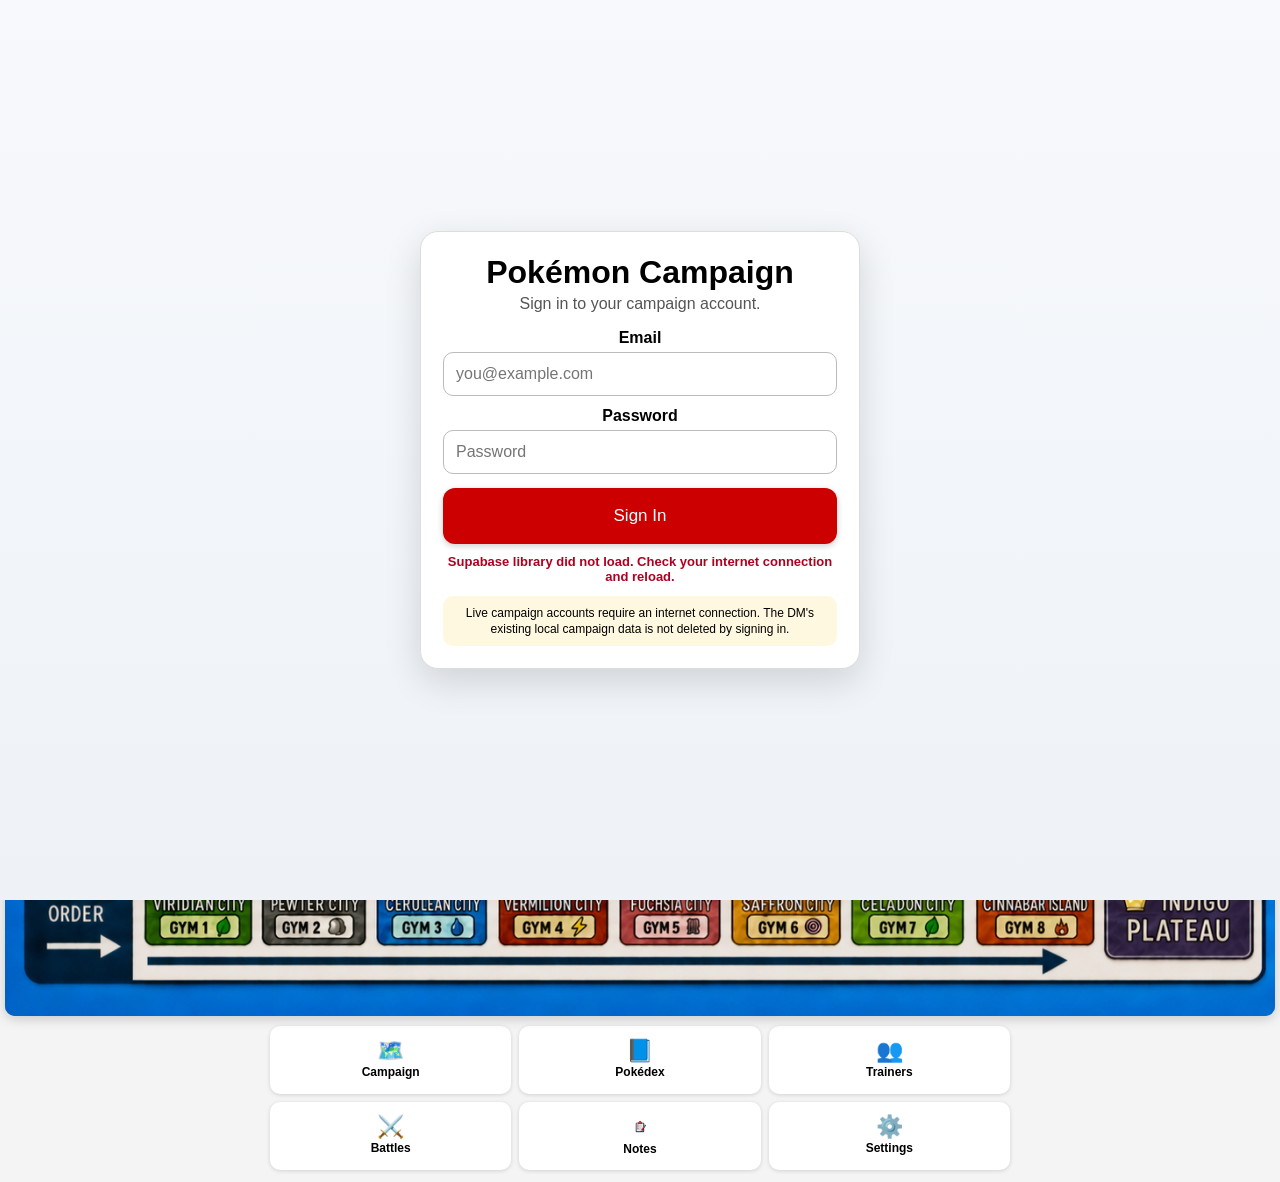
==== commit f80d1110: "Update index.html" ====
--- a/index.html
+++ b/index.html
@@ -3383,6 +3383,434 @@
 .dm-session-recap-help{font-size:9px;line-height:1.35;color:#6f7780;margin-bottom:6px}
 @media(max-width:600px){
   .dm-session-record-grid{grid-template-columns:1fr}
+}
+
+
+.story-run-details{
+  margin-top:8px;
+  border:1px solid #dfe4ea;
+  border-radius:8px;
+  overflow:hidden;
+  background:#fbfcfd;
+}
+.story-run-details>summary{
+  cursor:pointer;
+  list-style:none;
+  padding:7px 8px;
+  font-size:10px;
+  font-weight:950;
+  background:#f1f4f7;
+  color:#4f5964;
+}
+.story-run-details>summary::-webkit-details-marker{display:none}
+.story-run-details-body{padding:7px 8px;display:grid;gap:6px}
+.story-run-detail-row{
+  border-bottom:1px solid #eceff2;
+  padding-bottom:5px;
+}
+.story-run-detail-row:last-child{border-bottom:0;padding-bottom:0}
+.story-run-detail-label{
+  font-size:8px;
+  font-weight:950;
+  text-transform:uppercase;
+  letter-spacing:.35px;
+  color:#737b84;
+  margin-bottom:2px;
+}
+.story-run-detail-text{
+  font-size:10px;
+  line-height:1.35;
+  color:#2f3337;
+}
+
+
+.settings-simple-card h2,
+.settings-collapsible-card h2,
+.settings-collapsible-card h3{margin-top:0}
+.settings-simple-heading h2{margin:0 0 4px}
+.settings-simple-heading p{margin:0 0 12px;color:#666;line-height:1.35}
+.settings-collapsible-card{padding:0;overflow:hidden}
+.settings-collapsible-card>summary{
+  cursor:pointer;
+  list-style:none;
+  display:flex;
+  align-items:center;
+  justify-content:space-between;
+  gap:12px;
+  padding:17px 18px;
+  font-size:20px;
+  font-weight:900;
+}
+.settings-collapsible-card>summary::-webkit-details-marker{display:none}
+.settings-collapsible-card>summary::after{
+  content:"›";
+  font-size:28px;
+  line-height:1;
+  color:#777;
+  transform:rotate(90deg);
+  transition:transform .15s ease;
+}
+.settings-collapsible-card[open]>summary::after{transform:rotate(-90deg)}
+.settings-collapsible-card[open]>summary{border-bottom:1px solid #ececec}
+.settings-summary-note{
+  margin-left:auto;
+  font-size:11px;
+  font-weight:700;
+  color:#888;
+  white-space:nowrap;
+}
+.settings-collapsible-body{padding:16px 18px 18px}
+.settings-collapsible-body h3{margin:0 0 8px;font-size:17px}
+.settings-short-help{margin:0 0 12px;line-height:1.4;color:#555}
+.settings-divider{margin:18px 0;border:0;border-top:1px solid #ddd}
+@media(max-width:600px){
+  .settings-collapsible-card>summary{padding:14px 15px;font-size:17px}
+  .settings-summary-note{font-size:9px}
+  .settings-collapsible-body{padding:14px 15px 16px}
+}
+
+
+
+/* =========================================================
+   DM MOBILE UI POLISH — 0176
+   Intentionally scoped to the DM interface. Player dashboard
+   styling is not changed by this block.
+========================================================= */
+
+/* Cleaner DM page framing */
+#homePage,
+#campaignPage,
+#pokedexPage,
+#trainersPage,
+#battlesPage,
+#notesPage,
+#settingsPage,
+#kantoDetailMapPage{
+  color:#252525;
+}
+
+#homePage > header,
+#campaignPage > header,
+#pokedexPage > header,
+#trainersPage > header,
+#battlesPage > header,
+#notesPage > header,
+#settingsPage > header,
+#kantoDetailMapPage > header{
+  min-height:58px;
+  padding:13px 16px;
+}
+
+#homePage > header h1,
+#campaignPage > header h1,
+#pokedexPage > header h1,
+#trainersPage > header h1,
+#battlesPage > header h1,
+#notesPage > header h1,
+#settingsPage > header h1,
+#kantoDetailMapPage > header h1{
+  margin:0;
+  font-size:22px;
+  line-height:1.1;
+}
+
+/* More efficient page margins on DM screens */
+#campaignPage .page-content,
+#pokedexPage .page-content,
+#trainersPage .page-content,
+#battlesPage .page-content,
+#notesPage .page-content,
+#settingsPage .page-content{
+  width:100%;
+  max-width:1100px;
+  margin:0 auto;
+  padding:14px;
+}
+
+/* Consistent, lighter DM cards */
+#campaignPage .card,
+#pokedexPage .card,
+#trainersPage .card,
+#battlesPage .card,
+#notesPage .card,
+#settingsPage .card,
+#campaignPage .form-card,
+#pokedexPage .form-card,
+#trainersPage .form-card,
+#battlesPage .form-card,
+#notesPage .form-card,
+#settingsPage .form-card{
+  border-radius:11px;
+  box-shadow:0 1px 5px rgba(0,0,0,.12);
+}
+
+/* Keep common navigation/action bars compact */
+#campaignPage .compact-top-actions,
+#pokedexPage .compact-top-actions,
+#trainersPage .compact-top-actions,
+#battlesPage .compact-top-actions,
+#notesPage .compact-top-actions,
+#settingsPage .compact-top-actions{
+  margin-bottom:10px;
+}
+
+/* Home becomes a compact map-first command center */
+#homePage > header{
+  position:relative;
+  padding-right:98px;
+}
+
+#homePage > header .small-button{
+  min-height:32px!important;
+  margin:0!important;
+  padding:5px 9px!important;
+  font-size:11px!important;
+  border-radius:8px!important;
+  box-shadow:none!important;
+}
+
+#homePage .home-kanto-map-wrap{
+  padding:5px 5px 0;
+}
+
+#homePage .menu{
+  max-width:760px;
+  margin:0 auto;
+  padding:10px 10px calc(12px + env(safe-area-inset-bottom,0px));
+  gap:8px;
+  grid-template-columns:repeat(3,minmax(0,1fr));
+}
+
+#homePage .home-tab-button{
+  min-height:68px;
+  margin:0;
+  padding:8px 5px;
+  gap:4px;
+  border-radius:10px;
+  box-shadow:0 1px 4px rgba(0,0,0,.14);
+}
+
+#homePage .home-tab-icon{
+  font-size:22px;
+}
+
+#homePage .home-tab-label{
+  font-size:12px;
+}
+
+#homePage .notes-icon{
+  width:24px;
+  height:24px;
+}
+
+/* Location popup: reduce vertical bulk without shrinking tap targets */
+#homePage .kanto-location-panel{
+  padding:9px;
+}
+
+#homePage .kanto-location-actions{
+  gap:6px;
+}
+
+#homePage .kanto-location-actions button{
+  min-height:34px!important;
+  margin:0!important;
+  padding:6px 8px!important;
+  font-size:11px!important;
+  border-radius:8px!important;
+}
+
+/* DM messages remain available but much less visually dominant */
+#homePage .dm-message-panel{
+  margin:7px 8px;
+  padding:9px;
+  border-radius:10px;
+}
+#homePage .dm-message-panel h3{font-size:14px}
+#homePage .dm-message-thread{max-height:220px}
+
+/* Form controls retain 16px inputs to avoid iOS auto-zoom */
+#campaignPage input,
+#campaignPage select,
+#campaignPage textarea,
+#pokedexPage input,
+#pokedexPage select,
+#pokedexPage textarea,
+#trainersPage input,
+#trainersPage select,
+#trainersPage textarea,
+#battlesPage input,
+#battlesPage select,
+#battlesPage textarea,
+#notesPage input,
+#notesPage select,
+#notesPage textarea,
+#settingsPage input,
+#settingsPage select,
+#settingsPage textarea{
+  max-width:100%;
+}
+
+/* Settings hierarchy remains intentionally quiet */
+#settingsPage .settings-simple-card{
+  padding:15px;
+}
+#settingsPage .settings-simple-heading h2{
+  font-size:18px;
+}
+#settingsPage .settings-simple-heading p{
+  font-size:12px;
+}
+
+/* Notes: reduce wasted chrome while keeping editor comfortable */
+#notesPage .note-list-card{
+  padding:11px 12px;
+}
+#notesPage .note-list-title{
+  font-size:16px;
+}
+#notesPage .note-list-preview{
+  font-size:12px;
+}
+#notesPage .notes-add-button{
+  width:40px;
+  height:40px;
+  font-size:25px;
+}
+
+/* DM global refresh: preserve function, reduce obstruction */
+.dm-global-refresh-button.dm-global-refresh-visible{
+  opacity:.94;
+}
+
+@media(max-width:600px){
+  #homePage > header,
+  #campaignPage > header,
+  #pokedexPage > header,
+  #trainersPage > header,
+  #battlesPage > header,
+  #notesPage > header,
+  #settingsPage > header,
+  #kantoDetailMapPage > header{
+    min-height:50px;
+    padding:10px 11px;
+  }
+
+  #homePage > header{
+    padding-right:82px;
+  }
+
+  #homePage > header h1,
+  #campaignPage > header h1,
+  #pokedexPage > header h1,
+  #trainersPage > header h1,
+  #battlesPage > header h1,
+  #notesPage > header h1,
+  #settingsPage > header h1,
+  #kantoDetailMapPage > header h1{
+    font-size:19px!important;
+  }
+
+  #campaignPage .page-content,
+  #pokedexPage .page-content,
+  #trainersPage .page-content,
+  #battlesPage .page-content,
+  #notesPage .page-content,
+  #settingsPage .page-content{
+    padding:9px;
+  }
+
+  #campaignPage .card,
+  #pokedexPage .card,
+  #trainersPage .card,
+  #battlesPage .card,
+  #notesPage .card,
+  #settingsPage .card,
+  #campaignPage .form-card,
+  #pokedexPage .form-card,
+  #trainersPage .form-card,
+  #battlesPage .form-card,
+  #notesPage .form-card,
+  #settingsPage .form-card{
+    padding:11px;
+    margin-left:0;
+    margin-right:0;
+  }
+
+  #homePage .menu{
+    padding:8px 8px calc(10px + env(safe-area-inset-bottom,0px));
+    gap:6px;
+  }
+
+  #homePage .home-tab-button{
+    min-height:60px;
+    padding:6px 3px;
+  }
+
+  #homePage .home-tab-icon{
+    font-size:20px;
+  }
+
+  #homePage .home-tab-label{
+    font-size:10px;
+  }
+
+  #homePage .notes-icon{
+    width:21px;
+    height:21px;
+  }
+
+  #homePage .kanto-location-name{
+    font-size:17px;
+  }
+
+  #homePage .kanto-location-description{
+    font-size:11px;
+    line-height:1.35;
+  }
+
+  #homePage .kanto-location-actions{
+    grid-template-columns:repeat(2,minmax(0,1fr));
+  }
+
+  #homePage .kanto-location-actions button{
+    min-height:32px!important;
+    font-size:10px!important;
+  }
+
+  #homePage #kantoDetailMapButton{
+    min-height:36px!important;
+  }
+
+  #homePage .dm-message-grid{
+    grid-template-columns:1fr;
+    gap:7px;
+  }
+
+  #settingsPage .settings-simple-card{
+    padding:12px!important;
+  }
+
+  #settingsPage .settings-simple-heading h2{
+    font-size:17px;
+  }
+
+  #settingsPage .settings-simple-heading p,
+  #settingsPage .settings-short-help{
+    font-size:11px;
+  }
+
+  .dm-global-refresh-button{
+    width:34px!important;
+    min-width:34px!important;
+    height:34px!important;
+    padding:0!important;
+    justify-content:center;
+    border-radius:50%!important;
+  }
+  .dm-global-refresh-button span:last-child{
+    display:none;
+  }
 }
 
 </style>
@@ -3735,104 +4163,208 @@
     <div class="compact-top-actions">
       <button class="small-button" type="button" onclick="showPage('homePage')">← Back</button>
     </div>
-    <div class="card" style="margin-top:14px;">
-      <h2 style="margin-top:0;">Campaign Account</h2>
-      <p style="line-height:1.5;">Sign out of the current campaign account to switch between the DM and player views.</p>
+
+    <div class="card settings-simple-card" style="margin-top:14px;">
+      <div class="settings-simple-heading">
+        <div>
+          <h2>Campaign Account</h2>
+          <p>Switch between the DM and player accounts.</p>
+        </div>
+      </div>
       <button class="danger-button" style="width:100%;" type="button" onclick="cloudSignOut()">Sign Out</button>
     </div>
 
-    <div class="card" style="margin-top:14px;">
-      <h2 style="margin-top:0;">Cloud Campaign Migration</h2>
-      <p style="line-height:1.5;">
-        DM only. Upload the campaign currently stored on this device to the shared Supabase campaign.
-        This replaces the cloud trainer and Pokémon records, while keeping your local campaign intact.
-      </p>
-      <button class="primary-button" id="cloudMigrationButton" style="width:100%;" type="button" onclick="cloudMigrateLocalCampaignToSupabase()">
-        Upload This Device's Campaign to Cloud
+    <div class="card settings-simple-card" style="margin-top:14px;">
+      <div class="settings-simple-heading">
+        <div>
+          <h2>Quick Actions</h2>
+          <p>The two settings you are most likely to use.</p>
+        </div>
+      </div>
+
+      <button class="primary-button" style="width:100%;" type="button" onclick="refreshAppFromGitHub(this)">
+        Refresh App from GitHub
       </button>
-      <button class="small-button" id="cloudDownloadButton" style="width:100%;margin-top:10px;" type="button" onclick="cloudDownloadCampaignToThisDevice()">
-        Download Cloud Campaign to This Device
-      </button>
-      <div id="cloudMigrationStatus" class="battle-note" style="display:none;text-align:center;margin-top:12px;"></div>
-    </div>
-
-    <div class="card" style="margin-top:14px;">
-      <h2 style="margin-top:0;">App Updates</h2>
-      <p>Checks the currently deployed GitHub Pages app, clears app caches, and reloads the newest copy without needing a version-file change.</p>
-      <button class="primary-button" style="width:100%;" type="button" onclick="refreshAppFromGitHub(this)">Refresh App from GitHub</button>
-      <div id="githubRefreshStatus" style="margin-top:10px;font-weight:700;text-align:center;"></div>
-      <hr style="margin:18px 0;">
-      <h3 style="margin-bottom:6px;">Map Image Preload</h3>
-      <p style="margin-top:0;line-height:1.4;">Map and badge images preload automatically after the app opens. Use this button to manually reload them into the browser image cache if needed.</p>
-      <button class="small-button" style="width:100%;" type="button" onclick="preloadAllAppImages(true)">Preload All Images</button>
-      <div id="imagePreloadStatus" style="margin-top:10px;font-weight:700;text-align:center;"></div>
-    </div>
-
-
-<details class="form-card">
-      <summary style="font-size:22px;font-weight:bold;cursor:pointer;text-align:left;list-style-position:inside;">
-        Backup & Restore
-      </summary>
-
-      <div style="margin-top:18px;">
-      <h2 style="text-align:center;">Backup Files</h2>
-
-      <p style="text-align:center;line-height:1.5;">
-        Export your complete campaign as a JSON file, including Pokémon,
-        trainers, inventories, money, completed trainers, encounter/reward
-        state, PC level, Kanto route/town visited/completed progress, gym badge progress,
-        campaign notes, and other persistent campaign data added by future app features.
-        On iPhone or iPad, use <strong>Share / Save to Files</strong> if you
-        want to place the backup directly in the Files app.
-      </p>
-
-      <button
-        class="primary-button"
-        style="width:100%;margin-bottom:10px;"
-        onclick="shareCampaignBackup()">
-        Share / Save Backup to Files
-      </button>
+      <div id="githubRefreshStatus" style="margin-top:8px;font-weight:700;text-align:center;"></div>
 
       <button
         class="small-button"
-        style="width:100%;"
-        onclick="exportCampaignBackup()">
-        Download Backup
+        style="width:100%;margin-top:10px;"
+        type="button"
+        onclick="shareCampaignBackup()">
+        Share / Save Campaign Backup
       </button>
 
       <div
         id="backupExportResult"
         class="battle-note"
-        style="display:none;text-align:center;margin-top:12px;">
+        style="display:none;text-align:center;margin-top:10px;">
       </div>
-
-      <hr style="margin:20px 0;">
-
-      <h3>Restore Backup File</h3>
-
-      <p style="line-height:1.5;">
-        Select a JSON backup file from Files. Restoring replaces the campaign
-        currently stored on this device after first creating a safety snapshot.
-      </p>
-
-      <input
-        id="backupImportFile"
-        type="file"
-        accept=".json,application/json"
-        style="margin-bottom:12px;">
-
-      <button
-        class="primary-button"
-        style="width:100%;"
-        onclick="importCampaignBackupFromFile()">
-        Restore Selected Backup
-      </button>
-
-      <div
-        id="backupImportResult"
-        class="battle-note"
-        style="display:none;text-align:center;margin-top:12px;">
+    </div>
+
+    <details class="card settings-collapsible-card" style="margin-top:14px;">
+      <summary>
+        <span>Backup & Recovery</span>
+        <span class="settings-summary-note">Local + cloud recovery</span>
+      </summary>
+
+      <div class="settings-collapsible-body">
+        <p class="settings-short-help">
+          Save or restore the campaign stored on this device. Full cloud disaster backups are DM-only
+          and are intended for emergencies.
+        </p>
+
+        <h3>Local Campaign Backup</h3>
+
+        <button
+          class="small-button"
+          style="width:100%;"
+          type="button"
+          onclick="exportCampaignBackup()">
+          Download Local Backup
+        </button>
+
+        <input
+          id="backupImportFile"
+          type="file"
+          accept=".json,application/json"
+          style="width:100%;margin:10px 0;">
+
+        <button
+          class="primary-button"
+          style="width:100%;"
+          type="button"
+          onclick="importCampaignBackupFromFile()">
+          Restore Local Backup
+        </button>
+
+        <div
+          id="backupImportResult"
+          class="battle-note"
+          style="display:none;text-align:center;margin-top:10px;">
+        </div>
+
+        <hr class="settings-divider">
+
+        <h3>Cloud Disaster Recovery</h3>
+        <p class="settings-short-help">
+          Creates a complete Supabase campaign-data backup, including trainers, Pokémon,
+          campaign state, Pokédex, messages, and battle history.
+        </p>
+
+        <button
+          class="small-button"
+          id="cloudDisasterBackupButton"
+          style="width:100%;"
+          type="button"
+          onclick="cloudDownloadDisasterRecoveryBackup()">
+          Download Full Cloud Backup
+        </button>
+
+        <input
+          id="cloudDisasterRestoreFile"
+          type="file"
+          accept=".json,application/json"
+          style="display:none;"
+          onchange="cloudRestoreDisasterRecoveryBackupFromFile(this)">
+
+        <button
+          class="danger-button"
+          id="cloudDisasterRestoreButton"
+          style="width:100%;margin-top:10px;"
+          type="button"
+          onclick="document.getElementById('cloudDisasterRestoreFile').click()">
+          Restore Full Cloud Backup
+        </button>
+
+        <div
+          id="cloudDisasterRecoveryStatus"
+          class="battle-note"
+          style="display:none;text-align:left;margin-top:10px;white-space:pre-line;line-height:1.4;">
+        </div>
       </div>
+    </details>
+
+    <details class="card settings-collapsible-card" style="margin-top:14px;">
+      <summary>
+        <span>Cloud Sync & Migration</span>
+        <span class="settings-summary-note">DM only</span>
+      </summary>
+
+      <div class="settings-collapsible-body">
+        <p class="settings-short-help">
+          Use these only when intentionally replacing the cloud campaign with this device,
+          or replacing this device with the cloud copy.
+        </p>
+
+        <button
+          class="primary-button"
+          id="cloudMigrationButton"
+          style="width:100%;"
+          type="button"
+          onclick="cloudMigrateLocalCampaignToSupabase()">
+          Upload This Device's Campaign to Cloud
+        </button>
+
+        <button
+          class="small-button"
+          id="cloudDownloadButton"
+          style="width:100%;margin-top:10px;"
+          type="button"
+          onclick="cloudDownloadCampaignToThisDevice()">
+          Download Cloud Campaign to This Device
+        </button>
+
+        <div
+          id="cloudMigrationStatus"
+          class="battle-note"
+          style="display:none;text-align:center;margin-top:10px;">
+        </div>
+      </div>
+    </details>
+
+    <details class="card settings-collapsible-card" style="margin-top:14px;">
+      <summary>
+        <span>Advanced Maintenance</span>
+        <span class="settings-summary-note">Usually not needed</span>
+      </summary>
+
+      <div class="settings-collapsible-body">
+        <h3>Backup Check</h3>
+        <p class="settings-short-help">
+          Confirms that the current device's persistent campaign data is included in local backups.
+        </p>
+
+        <button
+          class="small-button"
+          style="width:100%;"
+          type="button"
+          onclick="verifyCampaignBackupCoverage()">
+          Verify Backup Coverage
+        </button>
+
+        <div
+          id="backupVerificationResult"
+          class="battle-note"
+          style="display:none;text-align:left;margin-top:10px;line-height:1.45;">
+        </div>
+
+        <hr class="settings-divider">
+
+        <h3>Map Image Cache</h3>
+        <p class="settings-short-help">
+          Images preload automatically. Use this only if a map or badge image is missing.
+        </p>
+
+        <button
+          class="small-button"
+          style="width:100%;"
+          type="button"
+          onclick="preloadAllAppImages(true)">
+          Preload All Images
+        </button>
+
+        <div id="imagePreloadStatus" style="margin-top:8px;font-weight:700;text-align:center;"></div>
       </div>
     </details>
 
@@ -3841,20 +4373,12 @@
         <summary style="font-size:20px;font-weight:bold;cursor:pointer;">
           Manual Backups
         </summary>
-
-        <p style="line-height:1.5;">
-          Manual snapshots include the same persistent campaign data as exported
-          backups, including notes, Kanto map progress, gym badges, and completed route encounters.
-          The app keeps only the newest 12 manual snapshots.
-        </p>
-
         <button
           class="small-button"
           style="width:100%;margin-bottom:12px;"
           onclick="createManualLocalSnapshot()">
           Create Manual Snapshot
         </button>
-
         <div id="manualBackupList"></div>
       </details>
     </div>
@@ -3864,30 +4388,22 @@
         <summary style="font-size:20px;font-weight:bold;cursor:pointer;">
           Automatic Backups
         </summary>
-
-        <p style="line-height:1.5;">
-          Automatic snapshots include persistent campaign data, notes, and Kanto map progress
-          whenever the app creates a new snapshot. The app keeps only the newest
-          12 automatic snapshots. Older automatic snapshots are removed automatically.
-        </p>
-
         <div id="automaticBackupList"></div>
       </details>
     </div>
 
-    <details class="card danger-zone-card" style="margin-top:14px;">
-      <summary style="font-size:22px;font-weight:bold;cursor:pointer;text-align:left;list-style-position:inside;color:#b71c1c;">
-        Reset Campaign
+    <details class="card danger-zone-card settings-collapsible-card" style="margin-top:14px;">
+      <summary style="color:#b71c1c;">
+        <span>Reset Campaign</span>
+        <span class="settings-summary-note">Danger zone</span>
       </summary>
-      <div style="margin-top:18px;">
-        <p style="line-height:1.5;">
-          Permanently erase all saved campaign data on this device and return the app
-          to a brand-new campaign: Pokémon, trainers, completed trainers, inventories,
-          money, battle/encounter state, visited/completed map locations, gym badges,
-          local backup snapshots, and campaign level.
+      <div class="settings-collapsible-body">
+        <p class="settings-short-help">
+          Permanently erases the campaign stored on this device. Save a backup first if you may need it again.
         </p>
-        <p style="font-weight:800;">Export a backup first if you may want this campaign again.</p>
-        <button class="danger-button" type="button" onclick="resetCampaignToNewInstall()">Reset All Campaign Data</button>
+        <button class="danger-button" style="width:100%;" type="button" onclick="resetCampaignToNewInstall()">
+          Reset All Campaign Data
+        </button>
       </div>
     </details>
 
@@ -8167,6 +8683,112 @@
 }
 
 
+
+const CAMPAIGN_BACKUP_CRITICAL_STORAGE_KEYS = [
+  {key:"ownedPokemon",label:"Owned Pokémon"},
+  {key:"trainers",label:"Trainers / wallets / inventory"},
+  {key:"pcPokemonLevel",label:"PC Pokémon level"},
+  {key:"pokemonCampaignKantoMapProgress",label:"Kanto map progress"},
+  {key:"pokemonCampaignNotes",label:"Campaign notes"},
+  {key:"pokemonCampaignDmStoryStateV1",label:"DM story progress, Completion Criteria & quest reminders"},
+  {key:"pokemonCampaignDmSessionRemindersV1",label:"Location Reminders"},
+  {key:"pokemonCampaignDmConsequenceFlagsV1",label:"Campaign Consequences"},
+  {key:"pokemonCampaignDmGameSessionsV1",label:"Game Sessions / prep / notes / recaps"},
+  {key:"pokemonCampaignDmActiveGameSessionV1",label:"Active Game Session"}
+];
+
+function verifyCampaignBackupCoverage() {
+  const result = document.getElementById("backupVerificationResult");
+  const currentSnapshot = getPersistentCampaignStorageSnapshot();
+  const backup = getCurrentCampaignBackupObject();
+  const validation = validateImportedCampaignBackup(backup);
+
+  const lines = [];
+  let passed = true;
+
+  if (!validation.valid) {
+    passed = false;
+    lines.push("❌ Current backup object failed validation: " + (validation.message || "Unknown validation error."));
+  } else {
+    lines.push("✅ Backup format and structure validate successfully.");
+  }
+
+  const backupSnapshot =
+    backup &&
+    backup.data &&
+    isValidPersistentStorageSnapshot(backup.data.persistentStorage)
+      ? backup.data.persistentStorage
+      : null;
+
+  if (!backupSnapshot) {
+    passed = false;
+    lines.push("❌ Persistent campaign storage snapshot is missing or invalid.");
+  } else {
+    const currentKeys = Object.keys(currentSnapshot).sort();
+    const backupKeys = Object.keys(backupSnapshot).sort();
+    const sameKeyList =
+      currentKeys.length === backupKeys.length &&
+      currentKeys.every(function(key,index){return key===backupKeys[index];});
+
+    if (!sameKeyList) {
+      passed = false;
+      lines.push("❌ Backup key list does not exactly match current persistent campaign storage.");
+    } else {
+      lines.push("✅ All " + currentKeys.length + " current persistent campaign storage keys are included.");
+    }
+
+    const changedKeys = currentKeys.filter(function(key){
+      return backupSnapshot[key] !== currentSnapshot[key];
+    });
+
+    if (changedKeys.length) {
+      passed = false;
+      lines.push("❌ " + changedKeys.length + " stored value(s) differ from the current campaign snapshot.");
+    } else {
+      lines.push("✅ Every included stored value matches the current campaign exactly.");
+    }
+
+    CAMPAIGN_BACKUP_CRITICAL_STORAGE_KEYS.forEach(function(item){
+      const currentHas = Object.prototype.hasOwnProperty.call(currentSnapshot,item.key);
+      const backupHas = Object.prototype.hasOwnProperty.call(backupSnapshot,item.key);
+
+      if (currentHas && backupHas && currentSnapshot[item.key]===backupSnapshot[item.key]) {
+        lines.push("✅ " + item.label);
+      } else if (!currentHas) {
+        lines.push("○ " + item.label + " — no saved data on this device yet; it will be included automatically once created.");
+      } else {
+        passed = false;
+        lines.push("❌ " + item.label + " is not round-tripping correctly.");
+      }
+    });
+  }
+
+  const forbiddenKeys = Object.keys(backupSnapshot || {}).filter(function(key){
+    return key.indexOf("sb-")===0 || key.indexOf("supabase.auth")===0;
+  });
+
+  if (forbiddenKeys.length) {
+    passed = false;
+    lines.push("❌ Supabase authentication credentials were found in the backup and should be excluded.");
+  } else {
+    lines.push("✅ Supabase authentication/session credentials are excluded.");
+  }
+
+  lines.unshift(
+    passed
+      ? "BACKUP VERIFICATION PASSED"
+      : "BACKUP VERIFICATION FOUND A PROBLEM"
+  );
+
+  if (result) {
+    result.style.display = "block";
+    result.style.whiteSpace = "pre-line";
+    result.textContent = lines.join("\n");
+  }
+
+  return passed;
+}
+
 function getCurrentCampaignBackupObject() {
 
   const savedNotes =
@@ -8631,9 +9253,11 @@
 
   /*
     A restore replaces current campaign-state keys while preserving
-    backup history and app housekeeping markers. This keeps old backups
-    compatible while allowing new persistent features to round-trip
-    automatically through persistentStorage.
+    backup history and app housekeeping markers. Current-format backups
+    restore the complete persistentStorage snapshot, so DM story state,
+    quest criteria/reminders, Location Reminders, Campaign Consequences,
+    Game Sessions, map progress, inventory, Pokémon, trainers, and future
+    localStorage-backed campaign features round-trip automatically.
   */
   const existingKeys = [];
 
@@ -9551,68 +10175,68 @@
 let dmStoryFilters=new Set(["available","active"]);
 
 const dmResonanceStoryEvents=[
-{id:"resonance-01",order:1,arc:"The Kanto Resonance",type:"Main Story",locationId:"pallet-town",location:"Pallet Town",building:"Professor Oak's Lab",title:"Oak's Forgotten Field Journal",hook:"While organizing old research material, Professor Oak finds a sealed field case from early in his career. Inside is a weathered journal filled with Pokémon-behavior observations, unexplained energy readings, and several Kanto locations repeatedly circled in red.",playerInfo:"Oak remembers the work as an abandoned attempt to understand why Pokémon sometimes migrated or behaved strangely around certain parts of Kanto. He does not treat the journal as dangerous; he is mostly puzzled that he had forgotten about it.",dmSecret:"The journal contains early field measurements associated with the Kanto Resonance Project. Oak contributed ordinary behavioral observations but was never involved with the later control experiments. At this point he genuinely does not know what the research eventually became.",objective:"Examine Oak's old field journal, identify that the same locations repeatedly appear in the data, and give the party a concrete reason to notice unusual Pokémon behavior beginning in Viridian City.",npcs:"Professor Oak — curious rather than alarmed. He should answer basic questions honestly but cannot yet explain the larger mystery.",encounter:"Investigation scene: 1) Oak produces the dusty field case. 2) Let the players inspect the journal and ask questions. 3) Reveal three useful details: a faded project insignia, repeated references to 'passive resonance monitoring,' and multiple marked locations across Kanto. 4) Viridian City is the clearest next location. Optional: a nearby research Pokémon becomes briefly agitated when an old instrument in the case is handled, then settles once it is closed.",clues:"Primary clues: the phrase 'passive resonance monitoring'; a faded project insignia that can recur later; identical notation beside several distant Kanto locations; Viridian City has the most recent readable entry. The journal should suggest a pattern without explaining it.",reward:"Oak allows the party to photograph or copy the relevant pages and asks them to tell him if they encounter anything matching the old observations.",unlocks:"Viridian Trainer School."},
-{id:"resonance-02",order:2,arc:"The Kanto Resonance",type:"Main Story",locationId:"viridian-city",location:"Viridian City",building:"Trainer School",title:"The Pokémon That Won't Listen",hook:"Normally docile training Pokémon suddenly ignore commands and become aggressive during lessons.",playerInfo:"Students and instructors insist the affected Pokémon were behaving normally until very recently.",dmSecret:"An old Resonance Project transmitter beneath the school has reactivated. The equipment was supposed to monitor Pokémon, not influence them.",objective:"Protect the students, calm the affected Pokémon, and trace the disturbance beneath the school.",npcs:"Trainer School instructor; frightened students",encounter:"2–3 agitated low-level Pokémon. Defeating them is optional if the party finds a way to calm them.",clues:"The transmitter carries the same insignia found in Oak's journal. Its power feed should have been disconnected decades ago.",reward:"School gratitude and access to the hidden transmitter room.",unlocks:"The Man Who Remembers."},
-{id:"resonance-03",order:3,arc:"The Kanto Resonance",type:"Main Story",locationId:"viridian-city",location:"Viridian City",building:"Old Man's Corner",title:"The Man Who Remembers",hook:"Viridian's elderly resident recognizes the insignia on the equipment but becomes immediately uncomfortable when questioned.",playerInfo:"He admits he once worked on regional monitoring equipment but claims the project ended long ago.",dmSecret:"He was a technician on the original Resonance Project. He quit when passive receivers were converted into transmitters capable of changing Pokémon behavior.",objective:"Earn his trust and learn what the machines were originally designed to do.",npcs:"Retired Resonance technician",encounter:"Social encounter; optional errand or favor to persuade him to speak openly.",clues:"“Those machines were supposed to listen to Pokémon, not tell them what to do.” He remembers similar hardware at Pewter Museum.",reward:"Historical context and a hand-drawn schematic of an early resonance node.",unlocks:"Pewter Museum."},
-{id:"resonance-04",order:4,arc:"The Kanto Resonance",type:"Main Story",locationId:"pewter-city",location:"Pewter City",building:"Pewter Museum of Science",title:"The Fossil That Reacts",hook:"A fossil exhibit begins producing strange readings whenever certain Pokémon enter the gallery.",playerInfo:"The museum curator believes a piece of exhibit equipment is malfunctioning and asks the party to investigate after hours.",dmSecret:"A dormant resonance station beneath the museum is coupling with fossilized Pokémon tissue, suggesting the signal interacts with Pokémon energy even after death.",objective:"Identify the source of the readings and secure the underground station.",npcs:"Museum curator; night guard; fossil researcher",encounter:"Optional museum-after-dark encounter with Pokémon attracted by the signal.",clues:"Fossil tissue spikes at the same frequency recorded in Oak's journal. A maintenance ledger mentions a second residential repeater nearby.",reward:"Museum access, fossil research notes, and possible future fossil-revival connection.",unlocks:"The Missing Pokémon Mystery."},
-{id:"resonance-05",order:5,arc:"The Kanto Resonance",type:"Main Story",locationId:"pewter-city",location:"Pewter City",building:"Pewter Neighborhood",title:"The Missing Pokémon Mystery",hook:"Several families wake to find small household Pokémon gone without any sign of forced entry.",playerInfo:"The disappearances look like theft until tracks show the Pokémon left willingly and all traveled in the same direction.",dmSecret:"A low-power repeater is emitting a directional resonance signal that is subconsciously drawing nearby Pokémon toward it.",objective:"Track the missing Pokémon, return them safely, and locate the repeater.",npcs:"Worried families; neighborhood children",encounter:"A cluster of confused Pokémon gathered near the repeater; optional territorial wild Pokémon.",clues:"Someone recently opened and serviced the supposedly abandoned repeater.",reward:"Local goodwill and evidence that the old network is being actively maintained.",unlocks:"Cerulean Bike Shop."},
-{id:"resonance-06",order:6,arc:"The Kanto Resonance",type:"Main Story",locationId:"cerulean-city",location:"Cerulean City",building:"Bike Shop",title:"The Impossible Delivery",hook:"A prototype bicycle shipment is stolen, but the thief ignores the expensive bike and takes a sealed component hidden inside its shipping crate.",playerInfo:"The Bike Shop owner only knows the component arrived by mistake with a specialty parts delivery.",dmSecret:"The stolen object is a calibrated Resonance Project component. The thief was hired anonymously and has no idea what it does.",objective:"Chase down the thief, recover or identify the component, and determine who arranged the theft.",npcs:"Bike Shop owner; hired courier/thief",encounter:"City chase followed by a short trainer confrontation or negotiation.",clues:"Anonymous payment; old project serial number; delivery paperwork pointing to a nearby residential address.",reward:"Bike Shop favor, possible bicycle access, and the recovered component.",unlocks:"The Wrong Burglary."},
-{id:"resonance-07",order:7,arc:"The Kanto Resonance",type:"Main Story",locationId:"cerulean-city",location:"Cerulean City",building:"Burglarized House",title:"The Wrong Burglary",hook:"A house has clearly been broken into, yet the owner insists no money, jewelry, or valuables are missing.",playerInfo:"The only strange detail is a freshly opened section of the basement wall.",dmSecret:"Someone entered specifically to remove an old resonance device that had been built into the foundation decades earlier.",objective:"Investigate the burglary and establish that someone is systematically collecting or activating old network hardware.",npcs:"Homeowner; neighbor who saw a late-night utility van",encounter:"Investigation-focused; optional confrontation with someone returning to destroy evidence.",clues:"Matching serial format; tool marks; a shipping/utility trail toward Vermilion.",reward:"Concrete proof of an organized modern operation.",unlocks:"Vermilion Fan Club."},
-{id:"resonance-08",order:8,arc:"The Kanto Resonance",type:"Main Story",locationId:"vermilion-city",location:"Vermilion City",building:"Pokémon Fan Club",title:"The Conspiracy Board",hook:"The Fan Club president has covered a wall with bizarre maps, newspaper clippings, migration reports, and theories about Pokémon behaving 'out of rhythm.'",playerInfo:"Most of his theories are nonsense, but several marked locations exactly match Oak's journal.",dmSecret:"Without understanding the technology, he has independently mapped the recent resonance anomalies through owner reports and local news.",objective:"Separate useful observations from the noise and identify the next cluster of activity around Vermilion Harbor.",npcs:"Eccentric Fan Club president; club members",encounter:"No required combat; roleplay and clue-sorting scene.",clues:"Harbor Pokémon all changed migration direction within the same two-day window.",reward:"A regional anomaly map that can foreshadow later locations.",unlocks:"Something Under the Harbor."},
-{id:"resonance-09",order:9,arc:"The Kanto Resonance",type:"Main Story",locationId:"vermilion-city",location:"Vermilion City",building:"Fishing Guru's House",title:"Something Under the Harbor",hook:"Fishermen report catches disappearing, entire schools turning at once, and unusually powerful Water Pokémon entering the harbor.",playerInfo:"The Fishing Guru believes something beneath the docks is disturbing the currents or frightening Pokémon.",dmSecret:"An underwater resonance node has been deliberately modified from passive monitoring into a directional transmitter.",objective:"Investigate beneath the harbor and prove that the current incidents are intentional rather than equipment failure.",npcs:"Fishing Guru; dockworkers; local divers",encounter:"Water Pokémon defending the modified node or reacting aggressively to its signal.",clues:"Recent replacement parts; non-original control board; transmitter aimed toward offshore shipping lanes.",reward:"First undeniable evidence of deliberate modern tampering.",unlocks:"The Ghost Ship Signal."},
-{id:"resonance-10",order:10,arc:"The Kanto Resonance",type:"Main Story",locationId:"vermilion-city",location:"Vermilion City",building:"S.S. Anne Harbor",title:"The Ghost Ship Signal",hook:"An unmanned research vessel drifts into Vermilion Harbor at night. Its crew appears to be missing.",playerInfo:"The ship's systems are damaged, and frightened Pokémon are loose throughout the vessel.",dmSecret:"The vessel was tracing the resonance signal offshore when a transmission overwhelmed its instruments and triggered a Pokémon panic. One researcher survived and hid below deck.",objective:"Search the vessel, rescue the survivor, and recover its data.",npcs:"Missing research crew; one surviving researcher; harbor officials",encounter:"Mini-dungeon aboard the ship with loose Pokémon and environmental hazards.",clues:"The signal is spreading through ocean routes; data predicts anomalous effects near Lavender and farther south.",reward:"Research logs and a frequency trace.",unlocks:"Lavender Town."},
-{id:"resonance-11",order:11,arc:"The Kanto Resonance",type:"Main Story",locationId:"lavender-town",location:"Lavender Town",building:"Pokémon Tower",title:"Pokémon Can Hear It",hook:"Ghost Pokémon in Lavender are unusually active and seem less hostile than desperate to communicate.",playerInfo:"Residents report lights, sounds, and Ghost Pokémon repeatedly pointing or moving toward the same places.",dmSecret:"Ghost Pokémon can perceive the resonance signal in a way humans cannot. They sense a vast artificial 'call' beneath Kanto and are trying to warn people.",objective:"Interpret the Ghost Pokémon's behavior and understand that the network affects more than simple aggression or migration.",npcs:"Mr. Fuji; mourners; local caretakers",encounter:"Ghost-focused puzzle/encounter where combat may make communication harder.",clues:"Repeated imagery of lines beneath Kanto; a pull toward the Safari Zone; the sense of something 'calling' Pokémon.",reward:"A major conceptual breakthrough: the network can interact with Pokémon perception itself.",unlocks:"Safari Zone Experiment."},
-{id:"resonance-12",order:12,arc:"The Kanto Resonance",type:"Main Story",locationId:"safari-zone",location:"Safari Zone",building:"Safari Zone Preserve",title:"The Safari Zone Experiment",hook:"Species that normally avoid one another suddenly converge in the same habitats as if migration boundaries have vanished.",playerInfo:"Rangers are overwhelmed by displaced and agitated Pokémon throughout the preserve.",dmSecret:"Someone has activated a powerful node near the Safari Zone as a deliberate full-scale field test of population control.",objective:"Protect visitors, stabilize the preserve, find the active node, and shut it down.",npcs:"Safari rangers; preserve staff; stranded visitors",encounter:"Multi-stage wildlife crisis using species that normally would not share an encounter.",clues:"Activation logs show remote commands; the transmitter's output is dramatically stronger than previous nodes.",reward:"Proof that the antagonist is now intentionally testing regional-scale influence.",unlocks:"Fuchsia Fallout."},
-{id:"resonance-13",order:13,arc:"The Kanto Resonance",type:"Main Story",locationId:"fuchsia-city",location:"Fuchsia City",building:"Warden's House",title:"Fallout from the Safari Experiment",hook:"Fuchsia fills with injured rangers, displaced Pokémon, and conflicting reports about what happened inside the preserve.",playerInfo:"The Warden needs help coordinating recovery and identifying which reports are genuine.",dmSecret:"Among the chaos is evidence that the node activation was scheduled in advance and monitored remotely from a central urban system.",objective:"Help stabilize Fuchsia and reconstruct the activation timeline.",npcs:"Safari Warden; rangers; Pokémon caretakers",encounter:"Recovery scenes, escaped Pokémon, and optional confrontation with an operative collecting data.",clues:"Remote-control routing points toward Saffron City.",reward:"The first actionable trail to the network's original control infrastructure.",unlocks:"Saffron Control Center."},
-{id:"resonance-14",order:14,arc:"The Kanto Resonance",type:"Main Story",locationId:"saffron-city",location:"Saffron City",building:"Silph Co.",title:"The Original Control Center",hook:"Records hidden beneath Saffron reveal that the old monitoring network was once coordinated from a forgotten central facility.",playerInfo:"The facility began as environmental research infrastructure intended to predict dangerous Pokémon migrations.",dmSecret:"Researchers discovered that transmitting specific frequencies could attract, repel, calm, agitate, and potentially direct Pokémon. Ethical objections forced the project to shut down.",objective:"Access the abandoned control center and learn what the Resonance Project truly became.",npcs:"Silph archivist; former project staff or security systems",encounter:"Facility exploration with automated defenses, unstable equipment, or Pokémon drawn into the building.",clues:"Shutdown reports; ethical objections; records showing that project assets were later sold through shell companies.",reward:"The truth about the original project and the identities of organizations that acquired its equipment.",unlocks:"Celadon Corporate Connection."},
-{id:"resonance-15",order:15,arc:"The Kanto Resonance",type:"Main Story",locationId:"celadon-city",location:"Celadon City",building:"Celadon Mansion",title:"The Corporate Connection",hook:"Property and purchasing records reveal that a legitimate company has quietly acquired abandoned Resonance Project hardware across Kanto.",playerInfo:"On paper, the purchases are framed as ecological monitoring and Pokémon-safety research.",dmSecret:"The modern antagonist genuinely believes the technology can prevent attacks, stampedes, habitat collapse, and dangerous migrations. Their goal is control, but not necessarily cruelty.",objective:"Identify who is rebuilding the network, why they believe it should exist, and where the next major activation will occur.",npcs:"Corporate representative; records clerk; sympathetic researcher",encounter:"Primarily social/investigative. The antagonist's representatives should make a convincing ethical argument.",clues:"Seafoam energy readings are essential to calibrating the system against legendary-scale Pokémon energy.",reward:"A face and philosophy behind the conspiracy, not merely another villain reveal.",unlocks:"Seafoam / Articuno Resonance."},
-{id:"resonance-16",order:16,arc:"The Kanto Resonance",type:"Legendary",locationId:"seafoam-cave",location:"Seafoam Islands",building:"Resonance Chamber",title:"Articuno and the Resonance Escalation",hook:"The Seafoam currents become violent, temperatures fall unexpectedly, and wild Pokémon flee deeper into the caves.",playerInfo:"Something in Seafoam is disturbing both the environment and Articuno's territory.",dmSecret:"The network is using Seafoam as a calibration point because Articuno is an enormous natural source of Pokémon energy. Articuno is reacting defensively, not attacking Kanto without reason.",objective:"Reach the deep chamber, stop or alter the calibration, and decide how to handle Articuno.",npcs:"Optional field researchers; Articuno",encounter:"Environmental cave challenge culminating in the legendary encounter.",clues:"Data references parallel legendary-energy observations involving Zapdos and Moltres.",reward:"Legendary-scale resonance data and a major chance to weaken the antagonist's network.",unlocks:"Cinnabar Research."},
-{id:"resonance-17",order:17,arc:"The Kanto Resonance",type:"Main Story",locationId:"cinnabar-island",location:"Cinnabar Island",building:"Pokémon Mansion",title:"The Experiment That Went Too Far",hook:"Abandoned research notes in the Pokémon Mansion connect resonance studies with experiments on Pokémon development and artificial creation.",playerInfo:"Cinnabar researchers pushed far beyond habitat monitoring, experimenting with how Pokémon energy responds during growth and transformation.",dmSecret:"Resonance research became one of several technologies feeding into experiments surrounding Mew and ultimately Mewtwo. Mewtwo is not simply an unrelated secret—it is tied to the same history the party has followed across Kanto.",objective:"Recover the surviving research, learn how the project crossed its final ethical boundary, and determine what the modern network operators know about Mewtwo.",npcs:"Former Cinnabar researcher; surviving lab systems",encounter:"Pokémon Mansion dungeon material, escaped experiments, or unstable lab hazards.",clues:"Mew genetic references; resonance response data; files marked with a later Mewtwo designation.",reward:"The link between the regional mystery and the campaign's eventual endgame.",unlocks:"Legendary Network Consequences."},
-{id:"resonance-18",order:18,arc:"The Kanto Resonance",type:"Legendary",locationId:"indigo-plateau",location:"Late Game / Kanto",building:"Regional Network",title:"The Legendary Network Consequences",hook:"Storms, unusual heat, electrical disturbances, and reports of legendary Pokémon activity intensify as the rebuilt network approaches full power.",playerInfo:"The legendary birds are reacting to the same system that disturbed Articuno.",dmSecret:"Zapdos and Moltres are additional natural resonance anchors. The antagonist needs enough legendary-scale data to make the network stable across all of Kanto.",objective:"Deal with the remaining legendary consequences and prevent the final calibration from becoming permanent.",npcs:"Zapdos; Moltres; network researchers",encounter:"Late-game legendary encounters placed where best fits the campaign's remaining maps and pacing.",clues:"Final control references point toward the Mewtwo research and the network's ultimate activation plan.",reward:"Disable major portions of the network and open the final confrontation.",unlocks:"Mewtwo / Truth of the Project."},
-{id:"resonance-19",order:19,arc:"The Kanto Resonance",type:"Endgame",locationId:"indigo-plateau",location:"Endgame",building:"Final Resonance Site",title:"Mewtwo and the Truth of the Project",hook:"The final phase of the Resonance Project collides with the existence of Mewtwo—the clearest possible consequence of treating Pokémon power as something humans can engineer and control.",playerInfo:"The party finally understands that the campaign's scattered mysteries were pieces of one decades-long argument about the relationship between people, Pokémon, and control.",dmSecret:"The antagonist's plan should force a genuine choice: destroy the technology, preserve only passive monitoring, attempt strict safeguards, or find another solution. Mewtwo's own perspective can challenge both sides.",objective:"Resolve the network crisis, confront its architect, survive or negotiate the Mewtwo encounter, and decide the future of the Resonance technology.",npcs:"Mewtwo; modern Resonance architect; surviving researchers; allies gathered through the campaign",encounter:"Final multi-stage story encounter combining technology, Pokémon conflict, and a meaningful decision.",clues:"All prior clues converge here; no new mystery is required—the payoff is understanding and choice.",reward:"Campaign-defining resolution and the long-term fate of Kanto's Resonance network.",unlocks:"Epilogue."}
+{id:"resonance-01",order:1,arc:"The Kanto Resonance",type:"Main Story",locationId:"pallet-town",location:"Pallet Town",building:"Professor Oak's Lab",title:"Oak's Forgotten Field Journal",hook:"While organizing old research material, Professor Oak finds a sealed field case from early in his career. Inside is a weathered journal filled with Pokémon-behavior observations, unexplained energy readings, and several Kanto locations repeatedly circled in red.",playerInfo:"Oak remembers the work as an abandoned attempt to understand why Pokémon sometimes migrated or behaved strangely around certain parts of Kanto. He does not treat the journal as dangerous; he is mostly puzzled that he had forgotten about it.",dmSecret:"The journal contains early field measurements associated with the Kanto Resonance Project. Oak contributed ordinary behavioral observations but was never involved with the later control experiments. At this point he genuinely does not know what the research eventually became.",objective:"Examine Oak's old field journal, identify that the same locations repeatedly appear in the data, and give the party a concrete reason to notice unusual Pokémon behavior beginning in Viridian City.",npcs:"Professor Oak — curious rather than alarmed. He should answer basic questions honestly but cannot yet explain the larger mystery.",encounter:"Investigation scene: 1) Oak produces the dusty field case. 2) Let the players inspect the journal and ask questions. 3) Reveal three useful details: a faded project insignia, repeated references to 'passive resonance monitoring,' and multiple marked locations across Kanto. 4) Viridian City is the clearest next location. Optional: a nearby research Pokémon becomes briefly agitated when an old instrument in the case is handled, then settles once it is closed.",encounterPrep:"No battle required. Optional complication only: one startled lab Pokémon at party level or lower that needs calming rather than defeating. Prepare the three journal clues in advance. Reward is information and Oak's trust.",clues:"Primary clues: the phrase 'passive resonance monitoring'; a faded project insignia that can recur later; identical notation beside several distant Kanto locations; Viridian City has the most recent readable entry. The journal should suggest a pattern without explaining it.",reward:"Oak allows the party to photograph or copy the relevant pages and asks them to tell him if they encounter anything matching the old observations.",unlocks:"Viridian Trainer School."},
+{id:"resonance-02",order:2,arc:"The Kanto Resonance",type:"Main Story",locationId:"viridian-city",location:"Viridian City",building:"Trainer School",title:"The Pokémon That Won't Listen",hook:"Normally docile training Pokémon suddenly ignore commands and become aggressive during lessons.",playerInfo:"At the Trainer School, a normally obedient classroom Pokémon suddenly refuses commands, becomes agitated near one corner of the room, and settles when moved away. The instructor is embarrassed and initially assumes the trainer caused the problem.",dmSecret:"A weak Resonance repeater hidden behind an old wall panel is producing a frequency the Pokémon can detect. It is not strong enough to control the Pokémon, but it creates discomfort and contradictory instincts. This is the party's first present-day evidence that Oak's journal describes something real.",objective:"Protect the students, calm the affected Pokémon, and trace the disturbance beneath the school.",npcs:"Trainer School instructor — practical and defensive at first, then genuinely concerned; student trainer — worried they have damaged their bond with their Pokémon; affected Pokémon — anxious rather than aggressive.",encounter:"Scene flow: 1) Let the party observe the failed training exercise. 2) Give them a chance to rule out injury, status, or poor treatment. 3) The Pokémon reacts more strongly near one wall. 4) Investigation reveals a covered access panel or humming device. 5) Opening or disabling it immediately changes the Pokémon's behavior. Avoid requiring combat; this works best as investigation plus Pokémon handling.",encounterPrep:"No trainer battle required. Optional handling encounter: one classroom Pokémon around Lv 5–8 becomes agitated near the repeater. The preferred solution is locating or disabling the device.",clues:"The device bears the same faded project insignia from Oak's journal. Its casing looks old, but one fastener and a wire connection are recent. A serial plate references a municipal monitoring network rather than a private company.",reward:"The instructor becomes a useful local contact, the student regains confidence, and the party gains physical proof that an old Resonance device is still operating in modern Kanto.",unlocks:"The Man Who Remembers."},
+{id:"resonance-03",order:3,arc:"The Kanto Resonance",type:"Main Story",locationId:"viridian-city",location:"Viridian City",building:"Old Man's Corner",title:"The Man Who Remembers",hook:"Viridian's elderly resident recognizes the insignia on the equipment but becomes immediately uncomfortable when questioned.",playerInfo:"An elderly Viridian resident recognizes the insignia or device description and remembers city workers installing strange monitoring boxes decades ago. He is one of the few people still alive who remembers the project before it disappeared from public discussion.",dmSecret:"The old man does not know about later control experiments, but he remembers enough to establish that the network was regional, government- or research-backed, and intentionally forgotten. His memory should expand the mystery without solving it.",objective:"Earn his trust and learn what the machines were originally designed to do.",npcs:"The Old Man — rambling but observant, proud that someone finally believes him; optional younger relative — assumes his stories are exaggerated and can help the party separate memory from embellishment.",encounter:"Scene flow: 1) Show him the insignia, journal copy, or describe the school device. 2) Let him tell a few mundane memories before the important one. 3) He recalls workers mapping Pokémon movement and installing boxes outside several towns. 4) He remembers a truck route toward Pewter and an argument about a fossil shipment or museum calibration. 5) Let players ask follow-up questions; he should know impressions and locations, not technical answers.",encounterPrep:"No battle. Run as a short social/investigation scene. Prepare three facts the Old Man clearly remembers and one harmless irrelevant memory for flavor.",clues:"He remembers the phrase 'regional behavior study,' workers carrying identical cases, and a distinctive calibration instrument later donated to the Pewter Museum. He also remembers the project ending abruptly rather than gradually.",reward:"A credible eyewitness link between Viridian's device and the broader Kanto network, plus a concrete reason to investigate Pewter Museum.",unlocks:"Pewter Museum."},
+{id:"resonance-04",order:4,arc:"The Kanto Resonance",type:"Main Story",locationId:"pewter-city",location:"Pewter City",building:"Pewter Museum of Science",title:"The Fossil That Reacts",hook:"A fossil exhibit begins producing strange readings whenever certain Pokémon enter the gallery.",playerInfo:"A fossil display at the Pewter Museum reacts strangely when brought near an old calibration instrument from storage: lights flicker, nearby Pokémon become restless, and the fossil seems to produce a faint measurable response.",dmSecret:"The fossil contains mineral structures that resonate with the same frequencies used by the old network. Early researchers used fossils and geological samples to calibrate regional sensors, which is why the museum retained project equipment.",objective:"Identify the source of the readings and secure the underground station.",npcs:"Museum curator — excited by anything scientifically unusual but worried about damaging exhibits; junior researcher — eager to test theories and may push too quickly; security guard — skeptical until something visibly happens.",encounter:"Scene flow: 1) Present the old instrument as an overlooked museum artifact. 2) Let the party compare its markings to Oak's notes. 3) When activated or moved near the fossil collection, one fossil produces a clear response. 4) Nearby Pokémon react before humans can detect anything. 5) The party can help shut the equipment down, stabilize the exhibit, or investigate its records. Optional complication: a revived or museum Pokémon becomes frightened and needs calming.",encounterPrep:"Combat optional. If the fossil reaction causes trouble, use one museum or research Pokémon around Lv 10–12 that becomes frightened. Calm or stabilize it rather than requiring a knockout.",clues:"Archived accession paperwork says the instrument came from a discontinued 'environmental resonance survey.' A maintenance note references a second field repeater in a Pewter residential district. The response proves Resonance interacts with natural materials, not only machinery.",reward:"Museum cooperation, access to archived project paperwork, and the location of the neighborhood repeater.",unlocks:"The Missing Pokémon Mystery."},
+{id:"resonance-05",order:5,arc:"The Kanto Resonance",type:"Main Story",locationId:"pewter-city",location:"Pewter City",building:"Pewter Neighborhood",title:"The Missing Pokémon Mystery",hook:"Several families wake to find small household Pokémon gone without any sign of forced entry.",playerInfo:"Several families report that small household Pokémon vanished overnight without broken locks or signs of struggle. Tracks show the Pokémon left willingly and all moved toward the same part of town.",dmSecret:"A low-power repeater is broadcasting a directional signal that subconsciously draws nearby Pokémon toward it. Someone recently serviced the supposedly abandoned unit, proving the network is being deliberately reactivated.",objective:"Track the missing Pokémon, return them safely, and locate the repeater.",npcs:"Worried parents and owners — frightened but not accusatory; neighborhood children — excellent witnesses who noticed small details adults ignored; gathered Pokémon — confused, tired, and defensive around the repeater.",encounter:"Scene flow: 1) Interview two or three households and establish the same pattern. 2) Follow converging tracks through the neighborhood. 3) Find the missing Pokémon clustered around an old utility structure. 4) Calm or safely move them before opening the repeater. 5) Inspect the unit and find recent work. Optional combat should come only from a frightened wild Pokémon or an operative returning to check the device.",encounterPrep:"Battle optional. Suggested wild cluster: 2–4 small local Pokémon around Lv 10–13, confused and defensive near the repeater. If an operative returns, use one trainer with 2 Pokémon around Lv 12–14.",clues:"Fresh tool marks, modern replacement wiring, and a recently disturbed service panel contrast with the old casing. A shipping label or component code points toward Cerulean-area logistics. Someone is not merely discovering the network; they are maintaining it.",reward:"The Pokémon are returned safely, Pewter families become allies, and the party gains its first hard evidence of active modern intervention.",unlocks:"Cerulean Bike Shop."},
+{id:"resonance-06",order:6,arc:"The Kanto Resonance",type:"Main Story",locationId:"cerulean-city",location:"Cerulean City",building:"Bike Shop",title:"The Impossible Delivery",hook:"A prototype bicycle shipment is stolen, but the thief ignores the expensive bike and takes a sealed component hidden inside its shipping crate.",playerInfo:"A prototype bicycle shipment is stolen, but the thief ignores the valuable bike and takes a sealed technical component hidden inside the shipping crate. The Bike Shop owner is baffled because the part was not even on the invoice.",dmSecret:"The stolen object is a calibrated Resonance Project component mistakenly routed through an ordinary specialty-parts shipment. The thief was hired anonymously and knows only the pickup instructions, not the object's purpose.",objective:"Chase down the thief, recover or identify the component, and determine who arranged the theft.",npcs:"Bike Shop owner — irritated about the theft but more confused by what was targeted; courier/thief — nervous, opportunistic, and willing to talk if cornered; delivery clerk — can explain the paperwork mismatch.",encounter:"Scene flow: 1) Inspect the opened shipment and discover the expensive bicycle was left behind. 2) Follow witness reports or delivery paperwork. 3) Run a short city chase or pursuit. 4) Resolve with a trainer battle, negotiation, or capture of the thief. 5) Search the component and the thief's instructions. Keep the confrontation quick; the important discovery is that someone knew exactly what to steal.",encounterPrep:"Battle optional. Use a courier with 2–3 Pokémon around Lv 18–21. Rattata/Raticate, Meowth, Spearow/Fearow, or similar city-route Pokémon fit. Allow surrender after one Pokémon faints.",clues:"The component carries an old project serial format matching previous devices. Payment came through an anonymous intermediary. Delivery paperwork lists a residential utility address rather than a laboratory, leading toward the burglarized house.",reward:"Bike Shop favor, possible bicycle access if appropriate, and possession or documentation of a modernly sought Resonance component.",unlocks:"The Wrong Burglary."},
+{id:"resonance-07",order:7,arc:"The Kanto Resonance",type:"Main Story",locationId:"cerulean-city",location:"Cerulean City",building:"Burglarized House",title:"The Wrong Burglary",hook:"A house has clearly been broken into, yet the owner insists no money, jewelry, or valuables are missing.",playerInfo:"A Cerulean home has clearly been broken into, yet the owner insists nothing valuable is missing. The only unusual detail is a freshly opened section of basement wall and unfamiliar tool marks.",dmSecret:"The burglar entered specifically to remove an old Resonance node embedded in the foundation. The house was built around infrastructure from the original network, and someone is systematically recovering those components.",objective:"Investigate the burglary and establish that someone is systematically collecting or activating old network hardware.",npcs:"Homeowner — angry about the intrusion and embarrassed that the house contained something unknown; neighbor — saw a late-night utility van; optional returning operative — focused on destroying evidence rather than fighting to the death.",encounter:"Scene flow: 1) Let players inspect the ordinary rooms and realize valuables were ignored. 2) Discover the opened basement wall. 3) Compare mounting marks and wiring to previous devices. 4) Interview the neighbor about the van or uniforms. 5) Optional: an operative returns to remove a forgotten tag or burn records, creating a short confrontation.",encounterPrep:"Battle optional. If an operative returns, use a technical trainer with 2–3 Pokémon around Lv 20–23 such as Magnemite, Voltorb, Grimer, or Drowzee. They should prioritize escape or destroying evidence.",clues:"Tool marks match professional extraction equipment. The removed node's serial block matches the Bike Shop component. A partial work order references Vermilion freight handling or harbor storage.",reward:"Concrete proof that a coordinated organization is collecting old network hardware and a direct trail toward Vermilion.",unlocks:"Vermilion Fan Club."},
+{id:"resonance-08",order:8,arc:"The Kanto Resonance",type:"Main Story",locationId:"vermilion-city",location:"Vermilion City",building:"Pokémon Fan Club",title:"The Conspiracy Board",hook:"The Fan Club president has covered a wall with bizarre maps, newspaper clippings, migration reports, and theories about Pokémon behaving 'out of rhythm.'",playerInfo:"The Pokémon Fan Club has assembled an absurd-looking conspiracy board linking strange Pokémon incidents across Kanto. Most of it is nonsense, but several independently reported events line up with the party's discoveries.",dmSecret:"The board is useful because ordinary trainers have unknowingly documented network effects for years. The club does not know the cause, but crowd-sourced sightings reveal a pattern around waterways, old infrastructure, and recent shipping activity.",objective:"Separate useful observations from the noise and identify the next cluster of activity around Vermilion Harbor.",npcs:"Fan Club chairman — enthusiastic, dramatic, and delighted someone takes the board seriously; club members — each has one tiny anecdote, only some of which matter; skeptical visitor — useful for keeping the scene grounded.",encounter:"Scene flow: 1) Let the board initially feel comedic. 2) Invite players to identify details that match their evidence. 3) Three independent reports cluster around Vermilion Harbor. 4) A fisherman or sailor mentions Pokémon avoiding one pier at certain hours. 5) The party can choose which lead to follow first.",encounterPrep:"No battle required. Prepare three useful Fan Club reports and two harmless red herrings. The encounter is information sorting rather than combat.",clues:"Recurring reports mention faint vibrations, sudden school-like movement among wild Pokémon, and disturbances beneath the harbor. One old clipping references municipal monitoring equipment installed below the docks.",reward:"A broader picture of Resonance effects across Kanto and a strong lead to investigate the harbor.",unlocks:"Something Under the Harbor."},
+{id:"resonance-09",order:9,arc:"The Kanto Resonance",type:"Main Story",locationId:"vermilion-city",location:"Vermilion City",building:"Fishing Guru's House",title:"Something Under the Harbor",hook:"Fishermen report catches disappearing, entire schools turning at once, and unusually powerful Water Pokémon entering the harbor.",playerInfo:"Local fishermen report that Pokémon avoid a section of the harbor, while others gather there unnaturally at night. The Fishing Guru has heard a low vibration through his lines and insists something is under the water.",dmSecret:"A submerged Resonance conduit and relay node run beneath the harbor. Recent power is flowing through it again, and the changing signal alternately attracts and repels Water-type Pokémon.",objective:"Investigate beneath the harbor and prove that the current incidents are intentional rather than equipment failure.",npcs:"Fishing Guru — colorful storyteller who becomes serious when discussing Pokémon behavior; harbor worker — knows which maintenance shafts are supposed to be abandoned; local Water Pokémon — nervous early-warning system.",encounter:"Scene flow: 1) Compare fishermen's conflicting reports. 2) Observe Pokémon behavior near different piers. 3) Access a maintenance route, dive point, or service tunnel. 4) Locate the powered conduit. 5) Decide whether to disable, trace, or merely document it. Optional encounter: defensive Water Pokémon or a hazardous surge rather than a standard trainer fight.",encounterPrep:"Combat optional. Use 2–3 Water Pokémon around Lv 23–26 as environmental obstacles: Tentacool, Krabby, Horsea, or Shellder. Defeating them should not be required.",clues:"The relay is drawing power from a line that should be disconnected. A diagnostic pulse is being transmitted on a schedule. The signal route continues toward offshore shipping lanes, setting up the ghost ship incident.",reward:"Technical evidence that the network is actively transmitting, plus the timing and route of the next offshore signal.",unlocks:"The Ghost Ship Signal."},
+{id:"resonance-10",order:10,arc:"The Kanto Resonance",type:"Main Story",locationId:"vermilion-city",location:"Vermilion City",building:"S.S. Anne Harbor",title:"The Ghost Ship Signal",hook:"An unmanned research vessel drifts into Vermilion Harbor at night. Its crew appears to be missing.",playerInfo:"Sailors report lights and Pokémon cries from a vessel that should not be operating. Instruments briefly fail when the ship passes through a particular harbor channel, and Water Pokémon flee before it arrives.",dmSecret:"The 'ghost ship' is an old research or support vessel whose dormant Resonance equipment has been remotely reactivated as a mobile relay test. It may be unmanned, lightly crewed, or occupied by contractors who do not understand the full project.",objective:"Search the vessel, rescue the survivor, and recover its data.",npcs:"Harbor master — wants the incident contained without panic; veteran sailor — superstitious but observant; optional contractor crew — frightened and following remote instructions.",encounter:"Scene flow: 1) Gather dockside reports and establish a predictable signal window. 2) Reach or intercept the vessel. 3) Explore amid failing electronics and agitated Pokémon. 4) Find the active relay equipment. 5) Recover logs before the system wipes or remotely shuts down. Combat can be replaced by environmental hazards, frightened Pokémon, or a short confrontation with contractors.",encounterPrep:"Battle optional to moderate. If using contractors, prepare 1–2 trainers with 2 Pokémon each around Lv 25–28. Magnemite, Voltorb, Machop, Grimer, and Water-types fit. Add one ship hazard instead of extra filler battles.",clues:"Remote command timestamps match the harbor conduit. Logs show signals being tested for range and behavioral response, not simple monitoring. One routing entry points inland toward Lavender.",reward:"Proof that someone is actively experimenting with transmitted Resonance effects and a clear escalation of the main mystery.",unlocks:"Lavender Town."},
+{id:"resonance-11",order:11,arc:"The Kanto Resonance",type:"Main Story",locationId:"lavender-town",location:"Lavender Town",building:"Pokémon Tower",title:"Pokémon Can Hear It",hook:"Ghost Pokémon in Lavender are unusually active and seem less hostile than desperate to communicate.",playerInfo:"Pokémon in Lavender react to something humans cannot hear: some refuse to approach the Tower, others stare toward empty spaces, and sensitive Pokémon become distressed before any equipment registers a signal.",dmSecret:"The network's frequency is interacting with the Tower's unusual spiritual environment. This is not causing the ghosts, but it is amplifying stress and making Pokémon far more sensitive to the signal than people are.",objective:"Interpret the Ghost Pokémon's behavior and understand that the network affects more than simple aggression or migration.",npcs:"Mr. Fuji — calm, compassionate, and unwilling to reduce every phenomenon to machinery; grieving trainer — provides emotional stakes; sensitive Pokémon — communicates the danger through behavior before instruments do.",encounter:"Scene flow: 1) Show several different Pokémon reacting in similar ways. 2) Let the party compare spiritual explanations with the Resonance evidence. 3) Climb or investigate the Tower during a signal pulse. 4) Calm frightened Pokémon or protect mourners. 5) Trace the pulse to network activity rather than declaring the Tower itself artificial. Keep the supernatural atmosphere intact.",encounterPrep:"Combat optional. Use 1–3 Ghost-type encounters around Lv 27–30 only if the party escalates or gets trapped during a pulse. Gastly/Haunter are ideal.",clues:"The timing of the distress matches the same diagnostic interval seen in Vermilion. Pokémon react seconds before instruments register the pulse. A signal log indicates a larger field test scheduled for the Safari Zone.",reward:"A crucial lesson that Pokémon perceive Resonance more directly than humans and the location of the next major experiment.",unlocks:"Safari Zone Experiment."},
+{id:"resonance-12",order:12,arc:"The Kanto Resonance",type:"Main Story",locationId:"safari-zone",location:"Safari Zone",building:"Safari Zone Preserve",title:"The Safari Zone Experiment",hook:"Species that normally avoid one another suddenly converge in the same habitats as if migration boundaries have vanished.",playerInfo:"Safari Zone Pokémon suddenly abandon normal territory, herds move in coordinated directions, and predators and prey ignore usual behavior. Rangers are overwhelmed as the preserve becomes dangerously unpredictable.",dmSecret:"Someone has activated a larger Resonance node as a controlled field experiment. The goal is to measure whether the network can redirect whole populations, not merely individual Pokémon.",objective:"Protect visitors, stabilize the preserve, find the active node, and shut it down.",npcs:"Lead ranger — decisive and focused on safety; frightened junior ranger — has raw observations the party needs; Safari Warden via radio — coordinating evacuation; displaced Pokémon — victims, not enemies.",encounter:"Scene flow: 1) Enter during active ranger response. 2) Choose between helping trapped visitors, redirecting a herd, or reaching the node. 3) Use Pokémon abilities and terrain creatively rather than treating every wild Pokémon as combat. 4) Reach the active equipment while the signal intensifies. 5) Shut it down, disrupt it, or survive until it ceases. The encounter should feel like a disaster scene.",encounterPrep:"Major nontraditional encounter. Prepare three simultaneous problems: trapped visitors, a moving herd, and the active node. Use wild Pokémon around Lv 29–32 as hazards rather than enemies, with no more than 2–3 active at once.",clues:"The activation began at an exact scheduled time. Monitoring equipment was placed in advance. Remote telemetry is being sent toward an urban control route associated with Saffron.",reward:"Lives and Pokémon are saved, the party gains the Warden's trust, and the mystery escalates from isolated devices to deliberate population-scale experimentation.",unlocks:"Fuchsia Fallout."},
+{id:"resonance-13",order:13,arc:"The Kanto Resonance",type:"Main Story",locationId:"fuchsia-city",location:"Fuchsia City",building:"Warden's House",title:"Fallout from the Safari Experiment",hook:"Fuchsia fills with injured rangers, displaced Pokémon, and conflicting reports about what happened inside the preserve.",playerInfo:"Fuchsia is dealing with injured rangers, displaced Pokémon, contradictory witness reports, and public fear after the Safari incident. The Warden needs help separating rumor from useful evidence.",dmSecret:"The aftermath contains the best forensic evidence yet: the Safari activation was remotely scheduled, monitored, and evaluated. Whoever is rebuilding the network has access to centralized control infrastructure.",objective:"Help stabilize Fuchsia and reconstruct the activation timeline.",npcs:"Safari Warden — exhausted but authoritative; injured ranger — saw equipment before the activation; Pokémon caretaker — can describe behavioral aftereffects; optional operative — quietly collecting telemetry hardware.",encounter:"Scene flow: 1) Triage several reports rather than solving everything at once. 2) Help with one immediate recovery problem. 3) Compare timestamps from rangers and equipment. 4) Discover monitoring hardware or an operative retrieving it. 5) Reconstruct the activation sequence and identify the remote routing path.",encounterPrep:"Combat optional. If an operative is collecting telemetry, use one trainer with 3 Pokémon around Lv 32–35; Koffing, Golbat, Magnemite, or Persian fit. They should flee once the data is threatened.",clues:"Every node came online in a coordinated sequence. Telemetry was transmitted to Saffron infrastructure. A technician's identifier appears in both modern logs and archived project documentation.",reward:"The first actionable trail to the original control center in Saffron and strong trust from Fuchsia's rangers.",unlocks:"Saffron Control Center."},
+{id:"resonance-14",order:14,arc:"The Kanto Resonance",type:"Main Story",locationId:"saffron-city",location:"Saffron City",building:"Silph Co.",title:"The Original Control Center",hook:"Records hidden beneath Saffron reveal that the old monitoring network was once coordinated from a forgotten central facility.",playerInfo:"Hidden records beneath or within Saffron reveal that the old network once had a central control facility. Public documentation calls it environmental research infrastructure designed to predict dangerous Pokémon migrations.",dmSecret:"The project began with legitimate monitoring. Researchers later discovered specific frequencies could attract, repel, calm, agitate, and potentially direct Pokémon. Ethical objections caused the program to shut down. This is the major midpoint revelation: the technology was not created as a weapon, but it became capable of control.",objective:"Access the abandoned control center and learn what the Resonance Project truly became.",npcs:"Silph archivist — cautious but fascinated by the records; former project staff member or recorded testimony — conflicted about the work; automated security or old systems — impersonal obstacles rather than villains.",encounter:"Scene flow: 1) Gain access to sealed records or the forgotten facility. 2) Explore monitoring rooms and archived experiments. 3) Reveal the project's original conservation purpose. 4) Gradually introduce increasingly troubling control results. 5) Finish with shutdown memos and asset-transfer records. Use environmental hazards, security systems, or unstable equipment instead of a mandatory boss fight.",encounterPrep:"Combat optional to moderate. Prefer automated defenses/security Pokémon. Suggested encounter: 2–4 defenders around Lv 36–39 such as Magnemite/Magneton, Electrode, Porygon, or Hypno. Avoid a gauntlet.",clues:"Early reports celebrate migration prediction; later reports document attraction and calming; final reports warn of agitation and directional control. Asset-sale records show equipment moved through shell companies connected to Celadon.",reward:"The party learns what the Resonance Project truly became and gains the documentary trail needed to identify who is rebuilding it.",unlocks:"Celadon Corporate Connection."},
+{id:"resonance-15",order:15,arc:"The Kanto Resonance",type:"Main Story",locationId:"celadon-city",location:"Celadon City",building:"Celadon Mansion",title:"The Corporate Connection",hook:"Property and purchasing records reveal that a legitimate company has quietly acquired abandoned Resonance Project hardware across Kanto.",playerInfo:"Corporate and property records in Celadon reveal that a legitimate organization has quietly bought old Resonance hardware under the language of ecological monitoring and Pokémon-safety research.",dmSecret:"The modern antagonist genuinely believes the network can prevent stampedes, attacks, habitat collapse, and dangerous migrations. Their flaw is not a desire to hurt Pokémon; it is the belief that large-scale control is justified if the outcome is safer.",objective:"Identify who is rebuilding the network, why they believe it should exist, and where the next major activation will occur.",npcs:"Corporate representative — polished, sincere, and capable of making a persuasive ethical case; records clerk — helpful but unaware of the stakes; sympathetic researcher — believes controlled intervention can save lives.",encounter:"Scene flow: 1) Follow shell-company records to the legitimate organization. 2) Interview staff or infiltrate records. 3) Give the antagonist's side a fair argument supported by real examples of preventable Pokémon disasters. 4) Reveal acquisition of regional nodes and upcoming Seafoam work. 5) Let players leave with disagreement rather than forcing combat.",encounterPrep:"No battle required. If players force entry or provoke security, use one corporate trainer with 3 Pokémon around Lv 39–42 and make disengagement possible.",clues:"Purchase orders reference stabilization, migration redirection, and emergency calming. Internal documents show concern about legendary Pokémon as natural Resonance sources. Seafoam is listed as the next major calibration site.",reward:"The antagonist gains a face and philosophy, transforming the mystery into an ethical conflict rather than a simple conspiracy.",unlocks:"Seafoam / Articuno Resonance."},
+{id:"resonance-16",order:16,arc:"The Kanto Resonance",type:"Legendary",locationId:"seafoam-cave",location:"Seafoam Islands",building:"Resonance Chamber",title:"Articuno and the Resonance Escalation",hook:"The Seafoam currents become violent, temperatures fall unexpectedly, and wild Pokémon flee deeper into the caves.",playerInfo:"Seafoam's currents, whirlpools, and wild Pokémon behavior have become dangerously unstable. Articuno's presence appears connected to the disturbance, but the legendary Pokémon behaves more like a threatened guardian than an aggressor.",dmSecret:"Articuno is a powerful natural Resonance source. The artificial network is trying to calibrate against that energy, causing feedback through the islands. The legendary bird is reacting defensively to intrusion, not causing the original problem.",objective:"Reach the deep chamber, stop or alter the calibration, and decide how to handle Articuno.",npcs:"Stranded explorer or ranger — provides immediate stakes; frightened Water/Ice Pokémon — indicate dangerous zones; Articuno — majestic, wary, and responsive to whether the party escalates or reduces the disturbance.",encounter:"Scene flow: 1) Navigate environmental hazards and displaced Pokémon. 2) Find artificial equipment measuring or provoking Resonance responses. 3) Allow noncombat solutions such as disabling transmitters, calming Pokémon, or redirecting power. 4) Articuno appears once the party reaches the core chamber. 5) Its disposition should reflect the party's actions; combat is possible but should not be assumed.",encounterPrep:"Legendary scene; combat optional. Environmental Pokémon around Lv 40–44 can include Dewgong, Cloyster, Seadra, Slowbro, or Jynx. Articuno should be a unique legendary-level threat and should not need to be defeated or caught.",clues:"Calibration logs explicitly classify legendary birds as 'high-output natural resonance sources.' Data is being forwarded to Cinnabar for a more aggressive experiment. The network designers now understand that legendary Pokémon can amplify the system.",reward:"The party can earn Articuno's tolerance or trust, secure critical calibration data, and learn that the project is approaching a dangerous threshold.",unlocks:"Cinnabar Research."},
+{id:"resonance-17",order:17,arc:"The Kanto Resonance",type:"Main Story",locationId:"cinnabar-island",location:"Cinnabar Island",building:"Pokémon Mansion",title:"The Experiment That Went Too Far",hook:"Abandoned research notes in the Pokémon Mansion connect resonance studies with experiments on Pokémon development and artificial creation.",playerInfo:"The abandoned Pokémon Mansion contains evidence of a later experiment where researchers pushed Resonance far beyond passive observation. Burned rooms, damaged equipment, and contradictory logs suggest the test ended catastrophically.",dmSecret:"Researchers attempted to combine Resonance control techniques with extremely powerful Pokémon research. The failure demonstrated that forcing behavior at high intensity creates unpredictable psychological and physical consequences. This experiment helped bury the project, but some of its data survived.",objective:"Recover the surviving research, learn how the project crossed its final ethical boundary, and determine what the modern network operators know about Mewtwo.",npcs:"Former lab assistant via journal/audio record — remorseful and precise; Cinnabar researcher — wants the truth preserved; unstable wild or experimental Pokémon — frightened remnants of past mistakes, not monsters.",encounter:"Scene flow: 1) Explore damaged research rooms and reconstruct the timeline. 2) Find early optimism followed by escalating warnings. 3) Encounter a hazardous chamber or unstable Pokémon affected by old equipment. 4) Recover the final experiment log. 5) Discover references to later research involving an exceptionally powerful engineered Pokémon.",encounterPrep:"Moderate hazardous encounter. Use 2–4 mansion Pokémon around Lv 43–46 such as Weezing, Muk, Magmar, Ditto, Raticate, or Electrode. One encounter is enough; exploration should carry most of the tension.",clues:"Logs warn that high-output control can create rage, panic, and neurological stress. Researchers reference a subject whose power could overwhelm conventional Resonance models. Surviving data points toward the truth behind Mewtwo.",reward:"A clear demonstration of why the original project was shut down and the narrative bridge to the endgame.",unlocks:"Legendary Network Consequences."},
+{id:"resonance-18",order:18,arc:"The Kanto Resonance",type:"Legendary",locationId:"indigo-plateau",location:"Late Game / Kanto",building:"Regional Network",title:"The Legendary Network Consequences",hook:"Storms, unusual heat, electrical disturbances, and reports of legendary Pokémon activity intensify as the rebuilt network approaches full power.",playerInfo:"As the reconstructed network approaches full strength, disturbances involving Zapdos and Moltres appear across Kanto. Weather, power systems, migration patterns, and wild Pokémon behavior begin changing in ways that can no longer be hidden.",dmSecret:"The network is entering regional synchronization. Zapdos and Moltres, like Articuno, are natural Resonance sources reacting to the artificial field. The antagonist believes one final synchronization can stabilize everything; in reality it risks cascading across Kanto.",objective:"Deal with the remaining legendary consequences and prevent the final calibration from becoming permanent.",npcs:"Regional officials or rangers — overwhelmed by simultaneous incidents; scientists from earlier quests — divided over shutting the system down; legendary Pokémon — independent forces whose reactions depend on prior player choices.",encounter:"Scene flow: 1) Present two or more simultaneous regional consequences so the party must prioritize. 2) Use previous allies to handle problems the party cannot personally solve. 3) Confront or calm one legendary disturbance. 4) Trace all signals toward the final network site. 5) Make clear that the endgame is imminent and cannot be solved by simply defeating a single Pokémon.",encounterPrep:"Large regional set piece. Prepare two parallel crises, each with 2–4 high-level Pokémon around Lv 46–50 or one legendary presence. Zapdos and Moltres should act as regional forces, not routine bosses.",clues:"All nodes are synchronizing to one master signal. Legendary responses are feedback, not commands. Final logs identify the engineered Pokémon research as the missing model needed to predict or dominate the network.",reward:"The party unites its allies, understands the true regional stakes, and gains the path to the final Resonance site.",unlocks:"Mewtwo / Truth of the Project."},
+{id:"resonance-19",order:19,arc:"The Kanto Resonance",type:"Endgame",locationId:"indigo-plateau",location:"Endgame",building:"Final Resonance Site",title:"Mewtwo and the Truth of the Project",hook:"The final phase of the Resonance Project collides with the existence of Mewtwo—the clearest possible consequence of treating Pokémon power as something humans can engineer and control.",playerInfo:"At the final Resonance site, the party confronts the full truth of the project and its connection to Mewtwo. Multiple factions want the technology for different reasons, while the network itself is nearing a point where it could affect Pokémon across Kanto.",dmSecret:"Mewtwo represents the ultimate flaw in the control philosophy: an intelligent Pokémon created and manipulated by humans who refuses to be reduced to a tool. The climax should ask whether safety justifies control, whether the network can be repurposed ethically, and who gets to decide for Pokémon.",objective:"Resolve the network crisis, confront its architect, survive or negotiate the Mewtwo encounter, and decide the future of the Resonance technology.",npcs:"Modern Resonance antagonist — sincere, determined, and willing to defend the network; Mewtwo — intelligent, suspicious, and furious at being treated as data or leverage; allies from previous arcs — appear according to the party's relationships and choices.",encounter:"Scene flow: 1) Arrive during the final synchronization and establish multiple competing objectives. 2) Let the antagonist make the strongest version of their argument. 3) Introduce Mewtwo as an autonomous participant, not a boss waiting to be fought. 4) Allow sabotage, negotiation, alliance, battle, or a mixed solution. 5) Resolve the network and then give Mewtwo a final choice or conversation that reflects how the party treated Pokémon throughout the campaign.",encounterPrep:"Finale. Prepare three factions/objectives instead of one linear boss. Standard opponents around Lv 48–52; Mewtwo is a unique endgame entity. Give non-KO win conditions such as shutting down the network, securing controls, or negotiating.",clues:"All previous clues converge: monitoring became influence, influence became control, and control was justified as protection. Mewtwo's history demonstrates the human cost of deciding that powerful Pokémon can be managed for a greater good.",reward:"Campaign climax. The outcome determines the future of the Resonance network, the party's relationship with Mewtwo and the legendary Pokémon, and how Kanto remembers the project.",unlocks:"Epilogue."}
 ];;
 
 const dmRivalStoryEvents=[
-{id:"rival-01",order:1,arc:"Always One Step Ahead",type:"Rival Arc",locationId:"pallet-town",location:"Pallet Town",building:"Rival's House",title:"The First Challenge",hook:"The Rival catches the party before they leave Pallet Town and turns the beginning of the journey into an immediate competition. He jokes that traveling as a group gives them an unfair advantage and insists that a real trainer should be able to prove themselves in battle.",playerInfo:"The Rival is competitive, funny, and genuinely thrilled to finally have a Pokémon of his own. He wants to win, but this is still friendly competition rather than hostility.",dmSecret:"His confidence hides a fear of being ordinary. He has already decided that badges, victories, catches, and being first to each destination are evidence that he matters. Do not make this obvious yet; let it appear as overenthusiastic scorekeeping.",objective:"Introduce the Rival through a friendly challenge, establish the campaign-long competition, and give the players their first chance to see how he treats winning and losing.",npcs:"The Rival — quick-witted, boastful, energetic, and eager to turn almost anything into a contest; optional family member who is amused by how seriously he takes the rivalry.",encounter:"Run a short friendly opening battle appropriate to the party's current level. The Rival should battle confidently and talk throughout the fight. If he wins, he celebrates but does not humiliate anyone. If he loses, he immediately reframes the loss as 'one point' in a much longer competition. Either result should end with him racing ahead toward Viridian.",clues:"He starts keeping score almost immediately: battles won, Pokémon caught, badges earned, and who reaches each city first. His need to quantify progress should feel funny now so it has emotional weight later.",reward:"Establishes the Rival as a recurring character and gives the party an early personal benchmark for their growth.",unlocks:"Already Been Here in Viridian City."},
-{id:"rival-02",order:2,arc:"Always One Step Ahead",type:"Rival Arc",locationId:"viridian-city",location:"Viridian City",building:"City Streets",title:"Already Been Here",hook:"The party arrives to discover their rival has already passed through Viridian, solved a small local problem, and moved on.",playerInfo:"Several NPCs speak positively about him, establishing that he is not merely boastful—he is genuinely capable.",dmSecret:"This should sting just enough to make the rivalry feel real without forcing another battle.",objective:"Build the sense that the rival is progressing independently through Kanto.",npcs:"Viridian residents; shopkeeper or Trainer School student",encounter:"Optional brief encounter if the party catches up with him.",clues:"He left a teasing message or bragging note for the party.",reward:"Rival progression and a reason to keep moving.",unlocks:"Badge Race in Pewter City."},
-{id:"rival-03",order:3,arc:"Always One Step Ahead",type:"Rival Arc",locationId:"pewter-city",location:"Pewter City",building:"Pewter Gym Area",title:"Badge Race",hook:"The rival turns the gym challenge into a race: whoever earns the next badge first gets bragging rights.",playerInfo:"He is still playful, but his need to quantify who is 'winning' is becoming obvious.",dmSecret:"Do not force an outcome. Whether he wins or loses the race, he will remember it and reference it later.",objective:"Make badges part of the personal rivalry rather than only campaign progression.",npcs:"The Rival; gym spectators",encounter:"Optional rival battle before or after the gym.",clues:"He keeps a physical or mental tally of every competition.",reward:"A recurring scoreboard and character banter.",unlocks:"The Wrong Lesson in Cerulean City."},
-{id:"rival-04",order:4,arc:"Always One Step Ahead",type:"Rival Arc",locationId:"cerulean-city",location:"Cerulean City",building:"City Battle Area",title:"The Wrong Lesson",hook:"The rival wins a difficult battle by pushing one of his Pokémon well past the point where it clearly wants to stop.",playerInfo:"He is proud of the victory and initially dismisses concern as softness.",dmSecret:"This is the first real crack in his philosophy: he is beginning to value winning over partnership.",objective:"Let the players notice the cost of his obsession without turning him into a villain.",npcs:"The Rival; exhausted partner Pokémon; opposing trainer",encounter:"Observed battle or immediate rival challenge.",clues:"His Pokémon hesitates before obeying a final risky command.",reward:"Character tension that can pay off in Lavender.",unlocks:"Public Humiliation in Vermilion City."},
-{id:"rival-05",order:5,arc:"Always One Step Ahead",type:"Rival Arc",locationId:"vermilion-city",location:"Vermilion City",building:"Harbor Plaza",title:"Public Humiliation",hook:"A respected trainer defeats the rival decisively in front of a crowd.",playerInfo:"For the first time, the rival has no joke ready. He is embarrassed and angry with himself.",dmSecret:"His immediate instinct is to blame strategy, levels, and training—not his relationship with his Pokémon.",objective:"Break his confidence enough to start genuine character growth.",npcs:"The Rival; respected local trainer; spectators",encounter:"The party may battle the same trainer or speak with the rival afterward.",clues:"His Pokémon tries to comfort him and he initially pulls away.",reward:"A turning point in the rivalry.",unlocks:"A Quiet Moment in Lavender Town."},
-{id:"rival-06",order:6,arc:"Always One Step Ahead",type:"Rival Arc",locationId:"lavender-town",location:"Lavender Town",building:"Pokémon Tower",title:"A Quiet Moment",hook:"The party finds the rival alone at Pokémon Tower after one of his Pokémon was badly hurt—or after confronting the possibility of losing one.",playerInfo:"He does not want a battle. He is quieter than the party has ever seen him.",dmSecret:"This is where he finally admits, perhaps indirectly, that he has been afraid of falling behind more than he has been focused on what his Pokémon need.",objective:"Humanize the rival and create an opportunity for sincere conversation.",npcs:"The Rival; Mr. Fuji if useful",encounter:"No required combat.",clues:"He stops referring to his Pokémon only by strategic role and uses a nickname or affectionate habit instead.",reward:"A deeper relationship with the rival.",unlocks:"Competition Becomes Cooperation in the Safari Zone."},
-{id:"rival-07",order:7,arc:"Always One Step Ahead",type:"Rival Arc",locationId:"safari-zone",location:"Safari Zone",building:"Safari Preserve",title:"Competition Becomes Cooperation",hook:"The Safari crisis traps the rival in the same dangerous situation as the party, forcing everyone to cooperate.",playerInfo:"He is still competitive, but instinctively puts Pokémon and people ahead of the scoreboard.",dmSecret:"This is the first time his growth should be demonstrated rather than discussed.",objective:"Give the rival and party a shared success where teamwork matters more than victory.",npcs:"The Rival; rangers; stranded visitors",encounter:"Joint rescue encounter during the Safari Zone crisis.",clues:"He voluntarily gives up an opportunity to catch or defeat a rare Pokémon to help someone else.",reward:"Mutual respect.",unlocks:"The Shortcut in Fuchsia City."},
-{id:"rival-08",order:8,arc:"Always One Step Ahead",type:"Rival Arc",locationId:"fuchsia-city",location:"Fuchsia City",building:"Fuchsia Streets",title:"The Shortcut",hook:"Someone offers the rival access to an illicit method for making his Pokémon stronger quickly.",playerInfo:"He is visibly tempted. Old habits and his fear of being surpassed have not disappeared overnight.",dmSecret:"The offer can come from a Rocket intermediary, creating a clean crossover between arcs.",objective:"Let the rival choose what kind of trainer he wants to become.",npcs:"The Rival; shady recruiter",encounter:"Social scene or short confrontation with the recruiter.",clues:"The rival ultimately refuses—but only after seriously considering it.",reward:"Proof that his growth is a choice, not a personality replacement.",unlocks:"The Rival Chooses a Side in Saffron City."},
-{id:"rival-09",order:9,arc:"Always One Step Ahead",type:"Rival Arc",locationId:"saffron-city",location:"Saffron City",building:"Silph District",title:"The Rival Chooses a Side",hook:"When Saffron becomes dangerous, the rival abandons his own plans to help civilians and Pokémon caught in the conflict.",playerInfo:"He acts before anyone asks him to.",dmSecret:"This is the clearest reversal of his early belief that a real trainer only needs to worry about their own progress.",objective:"Show his maturation through decisive action.",npcs:"The Rival; civilians; Silph employees",encounter:"Parallel rescue encounter or cooperative battle.",clues:"He brushes off praise and tells the party there were more important things than a badge.",reward:"The rival becomes a genuine ally without ceasing to be competitive.",unlocks:"The Rematch He Doesn't Demand in Celadon City."},
-{id:"rival-10",order:10,arc:"Always One Step Ahead",type:"Rival Arc",locationId:"celadon-city",location:"Celadon City",building:"Celadon Hotel",title:"The Rematch He Doesn't Demand",hook:"The party runs into the rival in Celadon. For once, he does not immediately challenge them.",playerInfo:"He asks how the party is doing and talks about his own Pokémon before eventually joking about a rematch.",dmSecret:"The absence of a demanded battle is the point. Competition has stopped defining the entire relationship.",objective:"Give the campaign a low-key payoff to the rival's growth.",npcs:"The Rival",encounter:"Optional consensual rematch if the party wants one.",clues:"He keeps one Pokémon on his team because he loves training with it, even though another option would be statistically stronger.",reward:"Friendlier rivalry and character payoff.",unlocks:"What Makes a Great Trainer? on Cinnabar."},
-{id:"rival-11",order:11,arc:"Always One Step Ahead",type:"Rival Arc",locationId:"cinnabar-island",location:"Cinnabar Island",building:"Pokémon Mansion / Lab",title:"What Makes a Great Trainer?",hook:"Cinnabar's research records show Pokémon treated as tools, experiments, and sources of power.",playerInfo:"The rival is disturbed by how familiar some of the researchers' language sounds compared with his own early obsession with optimization.",dmSecret:"He should connect the lesson himself rather than having the party lecture him.",objective:"Bring his personal story into direct thematic contact with the Resonance campaign.",npcs:"The Rival; former researcher if present",encounter:"No required rival battle.",clues:"He openly admits that winning cannot be the only measure of a trainer.",reward:"Final emotional setup for the late-game rival battle.",unlocks:"The Real Rival Battle."},
-{id:"rival-12",order:12,arc:"Always One Step Ahead",type:"Rival Arc",locationId:"indigo-plateau",location:"Late Game",building:"Championship Approach",title:"The Real Rival Battle",hook:"The rival asks for one final battle—not because he hates losing, but because both sides have grown and he genuinely wants to know who has become the better trainer.",playerInfo:"This is a respectful full-strength battle between people who know one another's history.",dmSecret:"His final team should reflect bonds formed throughout the campaign, not simply six mathematically optimal choices.",objective:"Pay off the rivalry as a celebration of both trainers' journeys.",npcs:"The Rival",encounter:"Full late-game rival battle.",clues:"He thanks his Pokémon regardless of the outcome.",reward:"Resolution of the rivalry and a lasting friend/competitor.",unlocks:"Rival epilogue."}
+{id:"rival-01",order:1,arc:"Always One Step Ahead",type:"Rival Arc",locationId:"pallet-town",location:"Pallet Town",building:"Rival's House",title:"The First Challenge",hook:"The Rival catches the party before they leave Pallet Town and turns the beginning of the journey into an immediate competition. He jokes that traveling as a group gives them an unfair advantage and insists that a real trainer should be able to prove themselves in battle.",playerInfo:"The Rival is competitive, funny, and genuinely thrilled to finally have a Pokémon of his own. He wants to win, but this is still friendly competition rather than hostility.",dmSecret:"His confidence hides a fear of being ordinary. He has already decided that badges, victories, catches, and being first to each destination are evidence that he matters. Do not make this obvious yet; let it appear as overenthusiastic scorekeeping.",objective:"Introduce the Rival through a friendly challenge, establish the campaign-long competition, and give the players their first chance to see how he treats winning and losing.",npcs:"The Rival — quick-witted, boastful, energetic, and eager to turn almost anything into a contest; optional family member who is amused by how seriously he takes the rivalry.",encounter:"Run a short friendly opening battle appropriate to the party's current level. The Rival should battle confidently and talk throughout the fight. If he wins, he celebrates but does not humiliate anyone. If he loses, he immediately reframes the loss as 'one point' in a much longer competition. Either result should end with him racing ahead toward Viridian.",encounterPrep:"Battle recommended. Use 1 Rival Pokémon per participating PC or one short sequential challenge. Suggested level: party level, usually Lv 5–7. Friendly battle: no money loss, no capture, and full healing afterward if desired.",clues:"He starts keeping score almost immediately: battles won, Pokémon caught, badges earned, and who reaches each city first. His need to quantify progress should feel funny now so it has emotional weight later.",reward:"Establishes the Rival as a recurring character and gives the party an early personal benchmark for their growth.",unlocks:"Already Been Here in Viridian City."},
+{id:"rival-02",order:2,arc:"Always One Step Ahead",type:"Rival Arc",locationId:"viridian-city",location:"Viridian City",building:"City Streets",title:"Already Been Here",hook:"The party arrives to discover their rival has already passed through Viridian, solved a small local problem, and moved on.",playerInfo:"The party reaches Viridian expecting to gain ground, only to discover the Rival has already visited, talked to locals, and left evidence of his progress behind.",dmSecret:"The Rival is deliberately building the idea that he is always one step ahead. He is not cheating; he is simply driven, fast, and obsessed with measurable progress.",objective:"Build the sense that the rival is progressing independently through Kanto.",npcs:"Local shopkeeper or student — amused by the Rival's boasting; the Rival via note/message or brief appearance — playful and smug rather than hostile.",encounter:"Scene flow: 1) Let the party hear about the Rival before seeing him. 2) Reveal something he accomplished first. 3) If he appears, keep the exchange short and energetic. 4) He challenges the party to catch up rather than demanding a battle. This event works best as characterization between larger scenes.",encounterPrep:"No battle required. If players insist on a rematch, use the Rival's current legal team at party level. No reward beyond characterization.",clues:"He has started recording milestones and comparing them to the party. His competitiveness is still fun, but he is already tying self-worth to staying ahead.",reward:"Maintains the Rival as a living presence in the world without requiring a battle every time he appears.",unlocks:"Badge Race in Pewter City."},
+{id:"rival-03",order:3,arc:"Always One Step Ahead",type:"Rival Arc",locationId:"pewter-city",location:"Pewter City",building:"Pewter Gym Area",title:"Badge Race",hook:"The rival turns the gym challenge into a race: whoever earns the next badge first gets bragging rights.",playerInfo:"Pewter's first Gym turns the rivalry into a badge race. The Rival openly treats the badge as proof of who is becoming the stronger trainer.",dmSecret:"This is the high point of his uncomplicated confidence. He still believes progress can be measured cleanly: badges, victories, levels, and speed.",objective:"Make badges part of the personal rivalry rather than only campaign progression.",npcs:"The Rival — energized and cocky; gym spectators or staff — can compare the party and Rival without declaring one objectively better.",encounter:"Scene flow: 1) The Rival announces the race before or around the Gym. 2) Let party choices determine whether they battle first, watch him, or pursue other business. 3) If results differ, he spins them into friendly scorekeeping. 4) End with him setting his sights on Cerulean.",encounterPrep:"Battle optional. Suggested Rival team: 2–3 Pokémon around Lv 13–15. Keep it shorter than the Gym battle itself; winner gets bragging rights, not money.",clues:"He cares less about what he learned from the Gym than about who earned the badge first. This becomes important when his philosophy begins to hurt his Pokémon.",reward:"Escalates the rivalry and gives the first badge an interpersonal meaning beyond campaign progression.",unlocks:"The Wrong Lesson in Cerulean City."},
+{id:"rival-04",order:4,arc:"Always One Step Ahead",type:"Rival Arc",locationId:"cerulean-city",location:"Cerulean City",building:"City Battle Area",title:"The Wrong Lesson",hook:"The rival wins a difficult battle by pushing one of his Pokémon well past the point where it clearly wants to stop.",playerInfo:"The Rival wins a difficult battle by pushing one of his Pokémon past the point where it clearly wants to stop. The victory looks impressive until the party notices the cost.",dmSecret:"This is the first crack in his philosophy. He is beginning to value winning over partnership because losing feels like proof that he is falling behind.",objective:"Let the players notice the cost of his obsession without turning him into a villain.",npcs:"The Rival — proud, defensive when challenged; exhausted partner Pokémon — hesitant, sore, and still loyal; opposing trainer — may congratulate the win while quietly looking uncomfortable.",encounter:"Scene flow: 1) Let the party witness the final rounds rather than starting with exposition. 2) Describe the Pokémon hesitating before a risky command. 3) The Rival pushes through and wins. 4) Give players room to praise, criticize, or question him. 5) He dismisses concern and moves on, but his Pokémon's reaction should linger.",encounterPrep:"Usually observed rather than fought. Prepare the Rival's opponent with 2–3 Pokémon around Lv 20–23 and script one moment where the Rival pushes his own Pokémon too far.",clues:"His Pokémon obeys after hesitation, not enthusiasm. He talks about the victory as validation while ignoring the partner's condition. This behavior should contrast with how he treated his starter in Pallet.",reward:"Creates the first meaningful tension in the Rival arc and sets up his later humiliation and self-reflection.",unlocks:"Public Humiliation in Vermilion City."},
+{id:"rival-05",order:5,arc:"Always One Step Ahead",type:"Rival Arc",locationId:"vermilion-city",location:"Vermilion City",building:"Harbor Plaza",title:"Public Humiliation",hook:"A respected trainer defeats the rival decisively in front of a crowd.",playerInfo:"A respected trainer defeats the Rival decisively in front of a crowd. For the first time he has no joke ready and cannot immediately turn the loss into playful competition.",dmSecret:"His instinct is to blame levels, strategy, and preparation because admitting that his approach to training may be flawed threatens the identity he has built around always progressing.",objective:"Break his confidence enough to start genuine character growth.",npcs:"The Rival — embarrassed and angry with himself; respected local trainer — firm but not cruel, and may praise the Rival's Pokémon; spectators — make the loss feel public without becoming a mocking mob.",encounter:"Scene flow: 1) Let the party arrive near the end of the Rival's losing battle. 2) Make the opponent clearly skilled rather than lucky. 3) After the loss, give the Rival a quiet moment before anyone speaks to him. 4) Players may comfort, challenge, tease, or leave him alone. 5) His Pokémon tries to offer affection and he initially struggles to accept it.",encounterPrep:"Observed battle. Prepare a respected trainer with 3–4 Pokémon around Lv 27–30 capable of clearly beating the Rival without humiliating him.",clues:"He focuses on what he personally did wrong rather than what his Pokémon needs. A small affectionate gesture from his Pokémon is the first visible invitation for him to change.",reward:"Breaks the Rival's certainty and opens the emotional path toward Lavender.",unlocks:"A Quiet Moment in Lavender Town."},
+{id:"rival-06",order:6,arc:"Always One Step Ahead",type:"Rival Arc",locationId:"lavender-town",location:"Lavender Town",building:"Pokémon Tower",title:"A Quiet Moment",hook:"The party finds the rival alone at Pokémon Tower after one of his Pokémon was badly hurt—or after confronting the possibility of losing one.",playerInfo:"The party finds the Rival alone at Pokémon Tower after confronting the possibility of losing a Pokémon he cares about. He does not ask for a battle and is quieter than the players have ever seen him.",dmSecret:"This is the point where he can finally admit, directly or indirectly, that fear of being ordinary has mattered more to him than listening to his Pokémon.",objective:"Humanize the rival and create an opportunity for sincere conversation.",npcs:"The Rival — subdued, honest in fragments, uncomfortable with vulnerability; Mr. Fuji — optional gentle facilitator who never lectures him.",encounter:"Scene flow: 1) Establish the Tower's reflective atmosphere. 2) Let the party find the Rival before he notices them or before he can rebuild his usual persona. 3) Give him one sincere admission rather than a full confession. 4) Let the players decide how much to engage. 5) End with a small behavior change toward his Pokémon, such as using a nickname or asking what it wants.",encounterPrep:"No battle. Keep the scene quiet and short. Do not interrupt it with a random encounter unless the players deliberately seek one.",clues:"He stops speaking only in terms of battle roles and performance. The important clue is behavioral: he begins treating his Pokémon as partners rather than proof of his own worth.",reward:"Deepens the relationship with the Rival and makes later cooperation feel earned.",unlocks:"Competition Becomes Cooperation in the Safari Zone."},
+{id:"rival-07",order:7,arc:"Always One Step Ahead",type:"Rival Arc",locationId:"safari-zone",location:"Safari Zone",building:"Safari Preserve",title:"Competition Becomes Cooperation",hook:"The Safari crisis traps the rival in the same dangerous situation as the party, forcing everyone to cooperate.",playerInfo:"During the Safari Zone crisis, the Rival and party are forced to solve a problem together. Competition becomes temporarily irrelevant because people and Pokémon need immediate help.",dmSecret:"The Rival's growth is demonstrated through action: he chooses cooperation without turning it into a contest and trusts the party to handle part of the problem.",objective:"Give the rival and party a shared success where teamwork matters more than victory.",npcs:"The Rival — focused, practical, and noticeably less performative; ranger or trapped visitor — provides a shared objective.",encounter:"Scene flow: 1) Put the party and Rival on opposite sides of the same emergency. 2) Give them complementary tasks that require trust. 3) Let his Pokémon protect or assist someone without being ordered for glory. 4) Resolve the danger together. 5) Afterward he may joke about who did more, but the joke should feel affectionate rather than defensive.",encounterPrep:"Cooperative encounter. Use 2–3 Safari wild Pokémon around Lv 29–32 plus an environmental problem. Rival and party should split responsibilities.",clues:"He voluntarily delegates and accepts someone else's plan. He checks on his Pokémon before discussing results.",reward:"Turns the Rival from recurring competitor into someone capable of being a real ally while preserving his competitive personality.",unlocks:"The Shortcut in Fuchsia City."},
+{id:"rival-08",order:8,arc:"Always One Step Ahead",type:"Rival Arc",locationId:"fuchsia-city",location:"Fuchsia City",building:"Fuchsia Streets",title:"The Shortcut",hook:"Someone offers the rival access to an illicit method for making his Pokémon stronger quickly.",playerInfo:"A shady recruiter offers the Rival an illicit shortcut for making his Pokémon stronger quickly. He is visibly tempted because it promises exactly what his old worldview values.",dmSecret:"The choice matters because his earlier growth has not erased his insecurity. He should seriously consider the offer before choosing what kind of trainer he wants to be.",objective:"Let the rival choose what kind of trainer he wants to become.",npcs:"The Rival — conflicted and defensive if confronted too aggressively; recruiter — smooth, practical, and careful not to sound cartoonishly evil.",encounter:"Scene flow: 1) Let the party overhear or interrupt the offer. 2) The recruiter frames it as efficient training, not cruelty. 3) Give the Rival reasons both to accept and refuse. 4) Players may influence him, but he should ultimately own the decision. 5) If confronted, the recruiter can flee or trigger a short battle.",encounterPrep:"Battle optional. If the recruiter turns hostile, use 2–3 Pokémon around Lv 32–35 such as Golbat, Persian, Hypno, or Arbok. Keep the fight brief so the Rival's choice remains the focus.",clues:"The Rival's hesitation shows he still fears falling behind. Refusing the shortcut demonstrates that his growth is now an active choice, not a temporary mood.",reward:"Confirms meaningful character development and can affect how readily the Rival trusts the party later.",unlocks:"The Rival Chooses a Side in Saffron City."},
+{id:"rival-09",order:9,arc:"Always One Step Ahead",type:"Rival Arc",locationId:"saffron-city",location:"Saffron City",building:"Silph District",title:"The Rival Chooses a Side",hook:"When Saffron becomes dangerous, the rival abandons his own plans to help civilians and Pokémon caught in the conflict.",playerInfo:"When Saffron becomes dangerous, the Rival abandons his own plans and helps civilians and Pokémon caught in the conflict before anyone asks him to.",dmSecret:"This is the clearest reversal of his early belief that a trainer's job is to advance themselves. He now acts because others need help, even when nobody is keeping score.",objective:"Show his maturation through decisive action.",npcs:"The Rival — decisive and focused; civilians and Silph employees — provide visible stakes; frightened Pokémon — give him opportunities to demonstrate changed priorities.",encounter:"Scene flow: 1) Present simultaneous danger during the Saffron crisis. 2) The Rival chooses rescue over pursuing his own objective. 3) Let the party coordinate with him or witness his actions. 4) Include a cooperative battle or rescue if desired. 5) When praised, he downplays it and returns attention to the people or Pokémon still at risk.",encounterPrep:"Cooperative battle recommended. Pair the Rival with the party against 1–2 enemy trainers using 3 Pokémon each around Lv 37–40. Let the Rival visibly prioritize rescue over victory.",clues:"His priorities, not his dialogue, prove the change. He willingly sacrifices time, position, or a potential advantage to help others.",reward:"The Rival becomes a genuine ally and unlocks a relationship where competition no longer requires hostility.",unlocks:"The Rematch He Doesn't Demand in Celadon City."},
+{id:"rival-10",order:10,arc:"Always One Step Ahead",type:"Rival Arc",locationId:"celadon-city",location:"Celadon City",building:"Celadon Hotel",title:"The Rematch He Doesn't Demand",hook:"The party runs into the rival in Celadon. For once, he does not immediately challenge them.",playerInfo:"In Celadon, the Rival has an opportunity to demand another rematch but does not. He is still competitive, yet he no longer needs an immediate battle to prove where he stands.",dmSecret:"The absence of a challenge is the point. He has learned that his identity does not depend on constantly measuring himself against the party.",objective:"Give the campaign a low-key payoff to the rival's growth.",npcs:"The Rival — relaxed, teasing, and more secure; hotel staff or travelers — optional background characters who expect the usual rivalry and are surprised by the calmer interaction.",encounter:"Scene flow: 1) Create a situation where both the party and Rival expect a rematch. 2) Let him acknowledge it and then choose not to demand one. 3) Give players room to initiate a battle if they genuinely want it. 4) If they do battle, frame it as mutual enjoyment rather than scorekeeping. 5) End with discussion of what comes next.",encounterPrep:"Battle fully optional. If requested, use the Rival's current full legal team around Lv 40–43. Treat it as a friendly showcase with no money loss and healing afterward.",clues:"He can talk about his Pokémon's preferences, weaknesses, or personalities without turning every observation into optimization.",reward:"Shows mature rivalry and prepares the final battle to feel chosen rather than compulsive.",unlocks:"What Makes a Great Trainer? on Cinnabar."},
+{id:"rival-11",order:11,arc:"Always One Step Ahead",type:"Rival Arc",locationId:"cinnabar-island",location:"Cinnabar Island",building:"Pokémon Mansion / Lab",title:"What Makes a Great Trainer?",hook:"Cinnabar's research records show Pokémon treated as tools, experiments, and sources of power.",playerInfo:"Cinnabar's research history forces the Rival to confront a direct question: is a great trainer defined by power, victory, care, trust, or something else?",dmSecret:"This scene should let the Rival articulate how much his answer has changed since Pallet without turning into a speech about his character arc.",objective:"Bring his personal story into direct thematic contact with the Resonance campaign.",npcs:"The Rival — thoughtful but still himself; researcher or lab worker — can pose the question indirectly through discussion of powerful Pokémon and human experimentation.",encounter:"Scene flow: 1) Tie the conversation to something discovered at the Mansion or Lab. 2) Present an example of humans treating Pokémon purely as tools. 3) Let the Rival react before asking him directly what makes a great trainer. 4) Give players space to answer too. 5) His answer should emphasize partnership while retaining his love of competition.",encounterPrep:"No required battle. If tied to a lab hazard, use one unstable Pokémon around Lv 44–46 and make helping it part of the discussion rather than a separate combat reward.",clues:"He now measures growth in how well trainer and Pokémon understand each other, not only in wins or levels.",reward:"Completes the Rival's philosophical growth before the final competitive payoff.",unlocks:"The Real Rival Battle."},
+{id:"rival-12",order:12,arc:"Always One Step Ahead",type:"Rival Arc",locationId:"indigo-plateau",location:"Late Game",building:"Championship Approach",title:"The Real Rival Battle",hook:"The rival asks for one final battle—not because he hates losing, but because both sides have grown and he genuinely wants to know who has become the better trainer.",playerInfo:"Near the championship endgame, the Rival finally asks for the battle the entire campaign has been building toward. This time the challenge is about mutual respect rather than proving who deserves to matter.",dmSecret:"The emotional victory is that he can lose without being diminished and win without needing to belittle anyone. The battle should celebrate both trainers' journeys.",objective:"Pay off the rivalry as a celebration of both trainers' journeys.",npcs:"The Rival — confident, excited, sincere, and fully himself; party Pokémon and Rival Pokémon — their relationships should be visible in how the battle is described.",encounter:"Scene flow: 1) Give the Rival a simple, sincere challenge. 2) Run the strongest fair team he can field. 3) Use callbacks to earlier battles and Pokémon relationships. 4) Let the result stand without contrived interruption. 5) Afterward, give him a line or gesture that shows the rivalry will continue because they enjoy pushing each other, not because he fears falling behind.",encounterPrep:"Major Rival battle recommended. Use the Rival's strongest full team around Lv 48–50. Six-on-six is appropriate if session time supports it. No capture or money loss.",clues:"No mystery clue is needed; the 'clue' is the contrast with Pallet. He is still competitive, but the insecurity no longer controls him.",reward:"Emotional payoff for the Rival arc and a lasting ally/rival relationship regardless of who wins.",unlocks:"Rival epilogue."}
 ];
 
 const dmRocketStoryEvents=[
-{id:"rocket-01",order:1,arc:"The Business of Pokémon",type:"Team Rocket",locationId:"route-3",location:"Route 3 / Pewter",building:"Roadside Buyers",title:"The Fossil Buyers",hook:"Hikers around Pewter and Route 3 are being offered suspiciously high prices for fossils and unusual Pokémon specimens.",playerInfo:"Nobody knows the buyer; payment is handled through runners using false names.",dmSecret:"Team Rocket is testing a procurement network before committing people to Mt. Moon.",objective:"Notice the pattern and trace the buyers toward Mt. Moon.",npcs:"Hikers; anonymous Rocket runner",encounter:"Optional confrontation with a courier.",clues:"Bulk orders, coded collection lists, and repeated references to Mt. Moon.",reward:"First hint of an organized Pokémon black market.",unlocks:"Rocket Excavation Crew."},
-{id:"rocket-02",order:2,arc:"The Business of Pokémon",type:"Team Rocket",locationId:"mt-moon",location:"Mt. Moon",building:"Excavation Site",title:"Rocket Excavation Crew",hook:"Inside Mt. Moon, an organized crew is digging for fossils and capturing rare cave Pokémon.",playerInfo:"This is the party's first clear encounter with Team Rocket as an organization.",dmSecret:"The crew cares about profit and specimen value, not the Resonance Project.",objective:"Disrupt the excavation and learn where the recovered goods are going.",npcs:"Rocket grunts; field supervisor",encounter:"Multi-grunt battle and cave hazards.",clues:"Shipping paperwork routes valuable specimens through Vermilion and Celadon intermediaries.",reward:"Recovered fossils or rescued Pokémon.",unlocks:"The Burglar Who Wasn't Alone."},
-{id:"rocket-03",order:3,arc:"The Business of Pokémon",type:"Team Rocket",locationId:"cerulean-city",location:"Cerulean City",building:"Burglarized House",title:"The Burglar Who Wasn't Alone",hook:"Evidence at Cerulean's burglarized house suggests Team Rocket was also interested in the property—but not necessarily in the same object taken for the Resonance plot.",playerInfo:"Multiple parties may have entered the house for different reasons.",dmSecret:"Rocket wanted valuable technical parts and information; the Resonance component was removed by someone else.",objective:"Keep the two conspiracies distinct while showing that Rocket exploits the same chaos.",npcs:"Rocket burglar; homeowner; optional Resonance operative",encounter:"Short pursuit or interrogation.",clues:"Rocket inventory list does not mention the resonance device.",reward:"Proof that Team Rocket and the Resonance antagonist are separate factions.",unlocks:"Smuggling Route in Vermilion."},
-{id:"rocket-04",order:4,arc:"The Business of Pokémon",type:"Team Rocket",locationId:"vermilion-city",location:"Vermilion City",building:"S.S. Anne Harbor",title:"Smuggling Route",hook:"Cargo inspections uncover forged manifests, sedated rare Pokémon, and shipping containers modified into hidden cages.",playerInfo:"Someone is moving captured Pokémon through legitimate commercial shipping.",dmSecret:"Vermilion is a major Rocket distribution point, connecting poachers and thieves to wealthy buyers.",objective:"Free the Pokémon, identify the shipping chain, and decide whether to follow the cargo or shut it down immediately.",npcs:"Dockworkers; Rocket smugglers; customs official",encounter:"Harbor battle among cargo stacks or aboard a freighter.",clues:"Several invoices point toward private collectors and a Celadon intermediary.",reward:"Rescued Pokémon and evidence of Rocket's regional scale.",unlocks:"Ghost Market in Lavender."},
-{id:"rocket-05",order:5,arc:"The Business of Pokémon",type:"Team Rocket",locationId:"lavender-town",location:"Lavender Town",building:"Pokémon Tower",title:"Ghost Market",hook:"Rocket agents are trying to capture rare Ghost Pokémon around Lavender for collectors who pay enormous prices.",playerInfo:"Their trapping methods are disturbing the Pokémon Tower and local memorial sites.",dmSecret:"This should make Rocket personally despicable without turning the arc into a world-ending plot.",objective:"Protect the Ghost Pokémon and identify the buyer network.",npcs:"Rocket trappers; Mr. Fuji; frightened Ghost Pokémon",encounter:"Rocket battle complicated by angry or frightened Ghost Pokémon.",clues:"Safari species appear on the same collector wish lists.",reward:"Lavender's gratitude and a lead toward Safari poaching.",unlocks:"Poachers in the Safari Zone."},
-{id:"rocket-06",order:6,arc:"The Business of Pokémon",type:"Team Rocket",locationId:"safari-zone",location:"Safari Zone",building:"Preserve Interior",title:"Poachers in the Chaos",hook:"While the Safari Zone is destabilized by the Resonance experiment, Rocket teams use the confusion to capture rare Pokémon.",playerInfo:"The poachers did not cause the main crisis—they simply arrived frighteningly prepared to exploit it.",dmSecret:"Rocket has informants watching for ecological disasters, migrations, and other opportunities.",objective:"Stop the poachers without neglecting the larger Safari emergency.",npcs:"Rocket poachers; rangers",encounter:"Mobile pursuit through the preserve.",clues:"Capture orders are tied to specific wealthy clients.",reward:"Rescued rare Pokémon and stronger ranger alliance.",unlocks:"The Buyer in Fuchsia."},
-{id:"rocket-07",order:7,arc:"The Business of Pokémon",type:"Team Rocket",locationId:"fuchsia-city",location:"Fuchsia City",building:"Private Buyer Meeting",title:"The Buyer",hook:"The party learns that respectable collectors and businesses quietly purchase rare Pokémon through intermediaries who never mention Team Rocket by name.",playerInfo:"Rocket's success depends on customers who prefer not to ask where rare Pokémon come from.",dmSecret:"The organization is less a gang than a supply chain.",objective:"Expose or infiltrate a buyer meeting and learn who coordinates the regional network.",npcs:"Wealthy buyer; broker; Rocket intermediary",encounter:"Social infiltration with optional battle if identities are exposed.",clues:"Major technology theft planned in Saffron.",reward:"Lead to the Silph operation.",unlocks:"The Silph Job."},
-{id:"rocket-08",order:8,arc:"The Business of Pokémon",type:"Team Rocket",locationId:"saffron-city",location:"Saffron City",building:"Silph Co.",title:"The Silph Job",hook:"Team Rocket launches its largest operation yet: a coordinated theft of Poké Ball, storage, and advanced Pokémon technology from Silph.",playerInfo:"Rocket wants commercially valuable technology and anything that can improve capture, transport, or control of Pokémon.",dmSecret:"During the raid, Rocket discovers fragments of Resonance research and realizes a much bigger opportunity exists.",objective:"Defend or retake Silph while preventing Rocket from stealing the most dangerous research.",npcs:"Rocket admins; Silph staff; Giovanni may appear indirectly",encounter:"Multi-floor Rocket operation.",clues:"An executive-level message orders all Resonance files diverted directly to Giovanni.",reward:"Major Rocket setback and first clear Giovanni connection.",unlocks:"Rocket Headquarters in Celadon."},
-{id:"rocket-09",order:9,arc:"The Business of Pokémon",type:"Team Rocket",locationId:"celadon-city",location:"Celadon City",building:"Game Corner",title:"Rocket Headquarters",hook:"The party discovers the regional nerve center hidden beneath Celadon's entertainment district.",playerInfo:"This is where the thefts, poaching, smuggling, and buyers are coordinated.",dmSecret:"Giovanni should finally articulate Rocket's philosophy: Pokémon are power, and Rocket is simply honest about wanting that power.",objective:"Infiltrate the headquarters, dismantle the regional operation, and confront its leadership.",npcs:"Giovanni; Rocket admins; grunts",encounter:"Major Team Rocket dungeon and boss confrontation.",clues:"Giovanni now understands enough about Resonance technology to pursue it independently.",reward:"Collapse of much of Rocket's ordinary criminal network.",unlocks:"Enemy of My Enemy."},
-{id:"rocket-10",order:10,arc:"The Business of Pokémon",type:"Team Rocket",locationId:"cinnabar-island",location:"Late Game / Cinnabar",building:"Research Trail",title:"Enemy of My Enemy",hook:"With the Resonance network nearing completion, Rocket resurfaces—not to help Kanto, but because the technology could make rare Pokémon easier to locate and control.",playerInfo:"Rocket and the Resonance faction now want incompatible outcomes for the same technology.",dmSecret:"Giovanni may temporarily oppose the main antagonist without ever becoming trustworthy.",objective:"Navigate a three-way conflict and prevent Rocket from stealing the final control data.",npcs:"Giovanni or senior Rocket admin; Resonance operatives",encounter:"Three-faction battle or uneasy temporary alliance.",clues:"Rocket intends to seize the network after the Resonance faction activates it.",reward:"Set up the endgame conflict.",unlocks:"Three-Way Conflict."},
-{id:"rocket-11",order:11,arc:"The Business of Pokémon",type:"Team Rocket",locationId:"indigo-plateau",location:"Endgame",building:"Final Resonance Site",title:"Three-Way Conflict",hook:"At the final Resonance confrontation, Team Rocket makes one last attempt to claim the network for profit and power.",playerInfo:"The party, the Resonance architect, and Rocket each want radically different futures for the technology.",dmSecret:"Giovanni's argument is brutally simple: someone will use this power eventually, so it might as well be him.",objective:"Resolve Rocket's involvement while preserving the players' freedom to choose the final fate of the Resonance technology.",npcs:"Giovanni; Rocket survivors; Resonance architect",encounter:"Optional final Rocket phase woven into the main endgame.",clues:"No further mystery—this is the payoff to Rocket's opportunism.",reward:"Final resolution of Team Rocket's campaign role.",unlocks:"Rocket epilogue."}
+{id:"rocket-01",order:1,arc:"The Business of Pokémon",type:"Team Rocket",locationId:"route-3",location:"Route 3 / Pewter",building:"Roadside Buyers",title:"The Fossil Buyers",hook:"Hikers around Pewter and Route 3 are being offered suspiciously high prices for fossils and unusual Pokémon specimens.",playerInfo:"Travelers near Pewter are approached by buyers offering suspiciously high prices for fossils and rare geological finds. The buyers claim to represent private collectors and avoid explaining where specimens go.",dmSecret:"These are low-level Team Rocket contractors testing a profitable supply chain. They are not connected to the Resonance Project yet; this arc should begin as ordinary organized exploitation.",objective:"Notice the pattern and trace the buyers toward Mt. Moon.",npcs:"Fossil buyer — friendly, transactional, and evasive; local hiker or collector — tempted by the money; optional Rocket lookout — watches for law enforcement.",encounter:"Scene flow: 1) Let the party hear an unusually generous offer. 2) Question the buyer or observe a transaction. 3) Notice coded inventory lists and pickup instructions. 4) Choose infiltration, refusal, theft recovery, or confrontation. 5) If combat occurs, keep it small and criminal rather than world-threatening.",encounterPrep:"Battle optional. Use 1 buyer/guard trainer with 2 Pokémon around Lv 10–12. Rattata, Zubat, Sandshrew, or Ekans fit. Reward: modest ₽300–500 plus the Mt. Moon lead.",clues:"Buyer lists include fossils, rare stones, and specific Pokémon-related materials. A pickup route leads toward Mt. Moon, where a larger excavation crew is operating.",reward:"Introduces Team Rocket as a regional criminal business and provides the first lead into their extraction operation.",unlocks:"Rocket Excavation Crew."},
+{id:"rocket-02",order:2,arc:"The Business of Pokémon",type:"Team Rocket",locationId:"mt-moon",location:"Mt. Moon",building:"Excavation Site",title:"Rocket Excavation Crew",hook:"Inside Mt. Moon, an organized crew is digging for fossils and capturing rare cave Pokémon.",playerInfo:"Deep in Mt. Moon, an organized excavation crew is stripping fossils and rare materials while intimidating hikers and disturbing wild Pokémon.",dmSecret:"Rocket treats Pokémon and natural resources as inventory. The crew is disciplined enough to feel like part of a real organization, but their goal is still profit rather than Resonance.",objective:"Disrupt the excavation and learn where the recovered goods are going.",npcs:"Rocket foreman — efficient and impatient; grunts — more interested in pay than ideology; trapped hiker or researcher — can explain what has been taken.",encounter:"Scene flow: 1) Discover evidence of industrial-scale excavation. 2) Choose stealth, sabotage, negotiation, or direct confrontation. 3) Free or protect civilians/Pokémon caught in the operation. 4) Confront the foreman. 5) Search manifests after the crew retreats.",encounterPrep:"Battle recommended. Use 2–3 Rocket trainers with 2 Pokémon each around Lv 12–15, but not all at once unless the party is large. Zubat, Rattata, Ekans, Sandshrew, and Geodude fit.",clues:"Manifests show buyers in multiple cities and coded references to a Cerulean burglar who specializes in targeted thefts.",reward:"Disrupts a Rocket revenue source, recovers stolen fossils if desired, and points the arc toward Cerulean.",unlocks:"The Burglar Who Wasn't Alone."},
+{id:"rocket-03",order:3,arc:"The Business of Pokémon",type:"Team Rocket",locationId:"cerulean-city",location:"Cerulean City",building:"Burglarized House",title:"The Burglar Who Wasn't Alone",hook:"Evidence at Cerulean's burglarized house suggests Team Rocket was also interested in the property—but not necessarily in the same object taken for the Resonance plot.",playerInfo:"The Cerulean burglary was not a random solo crime. Evidence shows the burglar had a buyer, transportation plan, and instructions for exactly what to remove.",dmSecret:"Rocket is using independent criminals as deniable contractors. They are building a supply chain where most participants never meet a uniformed Rocket member.",objective:"Keep the two conspiracies distinct while showing that Rocket exploits the same chaos.",npcs:"Burglar — scared and willing to cooperate if offered a way out; Rocket contact — cautious, anonymous, and may arrive only through a message or dead drop; homeowner — wants answers.",encounter:"Scene flow: 1) Revisit or inspect the burglary evidence. 2) Identify the burglar's contact method. 3) Set up a controlled handoff or follow the dead drop. 4) Confront the intermediary or recover records. 5) Let the party see how compartmentalized Rocket operations are.",encounterPrep:"Battle optional. Use one burglar/intermediary with 2–3 Pokémon around Lv 19–22 such as Raticate, Drowzee, Zubat/Golbat, or Machop. Allow surrender.",clues:"Shipping instructions use Vermilion Harbor warehouses. The buyer code appears on unrelated stolen Pokémon goods, demonstrating a broader network.",reward:"Connects small-time crime to organized Team Rocket logistics and unlocks the Vermilion smuggling route.",unlocks:"Smuggling Route in Vermilion."},
+{id:"rocket-04",order:4,arc:"The Business of Pokémon",type:"Team Rocket",locationId:"vermilion-city",location:"Vermilion City",building:"S.S. Anne Harbor",title:"Smuggling Route",hook:"Cargo inspections uncover forged manifests, sedated rare Pokémon, and shipping containers modified into hidden cages.",playerInfo:"At Vermilion Harbor, legitimate cargo is being used to hide stolen Pokémon, fossils, and rare items. The operation blends into normal shipping well enough that most dock workers do not know it exists.",dmSecret:"Rocket's strength is logistics. This scene should show why the organization persists: it uses ordinary businesses, bribery, and compartmentalized transport rather than relying only on obvious criminals.",objective:"Free the Pokémon, identify the shipping chain, and decide whether to follow the cargo or shut it down immediately.",npcs:"Dock supervisor — may be bribed or genuinely unaware; Rocket smuggler — calm and professional; frightened transported Pokémon — immediate moral stakes.",encounter:"Scene flow: 1) Identify suspicious cargo patterns. 2) Follow a crate, forged manifest, or coded marker. 3) Discover hidden Pokémon or stolen goods. 4) Decide whether to free cargo quietly or expose the whole operation. 5) Confront smugglers as alarms or ship schedules create time pressure.",encounterPrep:"Battle recommended. Use 2 smugglers with 2–3 Pokémon each around Lv 25–28. Machoke, Golbat, Raticate, Grimer/Muk, and Persian fit. Use cargo hazards instead of extra trainers.",clues:"Collector destinations include Lavender Ghost Pokémon and Safari species. One buyer network repeatedly appears behind different intermediaries.",reward:"Rescued Pokémon/goods, damage to Rocket's transport network, and a lead toward Lavender's Ghost market.",unlocks:"Ghost Market in Lavender."},
+{id:"rocket-05",order:5,arc:"The Business of Pokémon",type:"Team Rocket",locationId:"lavender-town",location:"Lavender Town",building:"Pokémon Tower",title:"Ghost Market",hook:"Rocket agents are trying to capture rare Ghost Pokémon around Lavender for collectors who pay enormous prices.",playerInfo:"Rocket trappers are capturing rare Ghost Pokémon around Lavender for collectors willing to pay enormous prices. Their equipment is disturbing the Tower and frightening Pokémon already sensitive to the area.",dmSecret:"This should make Rocket personally repellent without changing the arc into an apocalyptic threat. They are exploiting grief, rarity, and vulnerable Pokémon because the market rewards them.",objective:"Protect the Ghost Pokémon and identify the buyer network.",npcs:"Rocket trappers — practical and dismissive of spiritual concerns; Mr. Fuji — quietly furious but focused on protecting Pokémon; frightened Ghost Pokémon — unpredictable because they are trapped and stressed.",encounter:"Scene flow: 1) Notice artificial traps or disturbed memorial areas. 2) Find a captured Ghost Pokémon. 3) Trace the trap network to Rocket handlers. 4) Fight or outmaneuver them while avoiding harm to frightened Pokémon. 5) Recover buyer lists after the operation is broken.",encounterPrep:"Battle recommended but compact. Use 2 Rocket trappers with 2 Pokémon each around Lv 28–31. Golbat, Haunter, Drowzee/Hypno, and Arbok fit. Trapped Ghost Pokémon are environmental complications.",clues:"Buyer lists include Safari-only species and rare regional Pokémon. The same broker code appears repeatedly, pointing toward organized poaching.",reward:"Protects Lavender's Pokémon, earns Mr. Fuji's gratitude, and exposes the next stage of Rocket's collector network.",unlocks:"Poachers in the Safari Zone."},
+{id:"rocket-06",order:6,arc:"The Business of Pokémon",type:"Team Rocket",locationId:"safari-zone",location:"Safari Zone",building:"Preserve Interior",title:"Poachers in the Chaos",hook:"While the Safari Zone is destabilized by the Resonance experiment, Rocket teams use the confusion to capture rare Pokémon.",playerInfo:"During the Safari Zone chaos, poachers exploit ranger distraction to capture rare Pokémon that would normally be heavily protected.",dmSecret:"Rocket did not cause the Resonance disaster, but they immediately capitalize on it. This reinforces that Rocket is opportunistic and distinct from the main antagonist.",objective:"Stop the poachers without neglecting the larger Safari emergency.",npcs:"Rocket poacher leader — sees the emergency as business opportunity; ranger — furious but stretched thin; captured Safari Pokémon — frightened and difficult to move safely.",encounter:"Scene flow: 1) Let the party notice signs that some Pokémon movement is human-caused, not Resonance. 2) Track cages or tranquilizer equipment. 3) Choose whether to prioritize poachers or another Safari emergency. 4) Free Pokémon while Rocket attempts to evacuate inventory. 5) Recover purchase records.",encounterPrep:"Battle optional to recommended. Use 2 poachers with 2–3 Pokémon each around Lv 30–33. Golbat, Weezing, Persian, Arbok, Pinsir, or Scyther fit. Time pressure comes from escaping cages.",clues:"Orders show wealthy buyers use brokers to avoid direct contact with Rocket. A high-value meeting is scheduled in Fuchsia.",reward:"Prevents rare Pokémon trafficking and provides access to the buyer side of Rocket's business.",unlocks:"The Buyer in Fuchsia."},
+{id:"rocket-07",order:7,arc:"The Business of Pokémon",type:"Team Rocket",locationId:"fuchsia-city",location:"Fuchsia City",building:"Private Buyer Meeting",title:"The Buyer",hook:"The party learns that respectable collectors and businesses quietly purchase rare Pokémon through intermediaries who never mention Team Rocket by name.",playerInfo:"Respectable collectors and businesses attend a discreet meeting where rare Pokémon can be purchased through intermediaries who never say 'Team Rocket.'",dmSecret:"The point is to show that Rocket's business survives because customers choose not to ask questions. The criminal organization is part of a market, not an isolated gang.",objective:"Expose or infiltrate a buyer meeting and learn who coordinates the regional network.",npcs:"Wealthy buyer — entitled or self-justifying; broker — polished and careful; Rocket intermediary — present only if necessary; honest attendee — may become uncomfortable and help the party.",encounter:"Scene flow: 1) Gain entry through disguise, invitation, or surveillance. 2) Listen to euphemistic sales language. 3) Identify who coordinates payments and deliveries. 4) Decide whether to expose, blackmail, arrest, or quietly trace the network. 5) If identities are blown, transition to a short escape or battle.",encounterPrep:"Primarily social/infiltration. If exposed, use one broker/security trainer plus one Rocket intermediary, 2 Pokémon each around Lv 33–36. Keep combat short because records are the real objective.",clues:"Conversation references a much larger technology theft planned in Saffron. Rocket wants capture, storage, and transport technology from Silph.",reward:"Names or records linking buyers to Rocket and advance warning of the Silph operation.",unlocks:"The Silph Job."},
+{id:"rocket-08",order:8,arc:"The Business of Pokémon",type:"Team Rocket",locationId:"saffron-city",location:"Saffron City",building:"Silph Co.",title:"The Silph Job",hook:"Team Rocket launches its largest operation yet: a coordinated theft of Poké Ball, storage, and advanced Pokémon technology from Silph.",playerInfo:"Team Rocket launches its largest operation yet against Silph Co., targeting Poké Ball, storage, transport, and advanced Pokémon technology while civilians are trapped inside.",dmSecret:"Rocket initially wants commercially valuable technology. During the raid they discover Resonance research and realize it could transform their ability to locate and control rare Pokémon.",objective:"Defend or retake Silph while preventing Rocket from stealing the most dangerous research.",npcs:"Rocket admin — disciplined and mission-focused; Silph employees — frightened but knowledgeable about building systems; security staff — useful allies; Giovanni may appear only through orders or a brief controlled presence.",encounter:"Scene flow: 1) Enter during an active occupation or raid. 2) Choose rescue, sabotage, or direct assault routes. 3) Use multiple floors/objectives rather than one long sequence of battles. 4) Discover Rocket diverting Resonance files mid-operation. 5) Confront an admin while data is being copied or removed.",encounterPrep:"Major Rocket set piece. Prepare 3–5 possible Rocket encounters but expect the party to face only 2–3. Standard trainers around Lv 36–40, admins around Lv 40–42. Good species: Golbat, Weezing, Arbok, Persian, Hypno, Magneton, Rhydon.",clues:"An executive-level order says all Resonance material goes directly to Giovanni. Rocket had not previously understood the project's significance.",reward:"A major Rocket setback, rescued Silph personnel, and the first direct bridge between the Rocket and Resonance arcs.",unlocks:"Rocket Headquarters in Celadon."},
+{id:"rocket-09",order:9,arc:"The Business of Pokémon",type:"Team Rocket",locationId:"celadon-city",location:"Celadon City",building:"Game Corner",title:"Rocket Headquarters",hook:"The party discovers the regional nerve center hidden beneath Celadon's entertainment district.",playerInfo:"Evidence from Saffron leads beneath Celadon's Game Corner to a permanent Rocket headquarters managing money, logistics, stolen Pokémon, and regional operations.",dmSecret:"This is the moment the party sees Rocket as an institution. Giovanni's philosophy is simple: Pokémon are power, and if power exists someone will use it. He does not need to pretend exploitation is noble.",objective:"Infiltrate the headquarters, dismantle the regional operation, and confront its leadership.",npcs:"Rocket administrators — professional and loyal for different reasons; captive or trafficked Pokémon — visible cost of the business; Giovanni — calm, intelligent, and unwilling to moralize.",encounter:"Scene flow: 1) Discover or gain access to the hidden headquarters. 2) Let players see finances, logistics, and captured Pokémon operations. 3) Offer multiple routes through security. 4) Confront a senior admin or Giovanni. 5) End with Rocket disrupted but not necessarily destroyed, especially if Giovanni chooses strategic retreat.",encounterPrep:"Major headquarters encounter. Use 2–3 security/admin battles around Lv 40–44, culminating in Giovanni or a senior admin if appropriate. Giovanni can use Persian, Nidoking/Nidoqueen, Rhydon, Kangaskhan, or similar Gen I powerhouses.",clues:"Rocket has begun analyzing stolen Resonance files and plans to exploit the network if someone else succeeds in activating it.",reward:"Major victory against Rocket's infrastructure and a clear understanding of Giovanni's goals.",unlocks:"Enemy of My Enemy."},
+{id:"rocket-10",order:10,arc:"The Business of Pokémon",type:"Team Rocket",locationId:"cinnabar-island",location:"Late Game / Cinnabar",building:"Research Trail",title:"Enemy of My Enemy",hook:"With the Resonance network nearing completion, Rocket resurfaces—not to help Kanto, but because the technology could make rare Pokémon easier to locate and control.",playerInfo:"As the Resonance network nears completion, Rocket resurfaces because the technology could make rare Pokémon easier to locate, attract, and control. Their interests now collide with the main antagonist.",dmSecret:"Giovanni may temporarily oppose the Resonance faction without becoming an ally. The party can exploit this conflict, but Rocket's desired outcome remains unacceptable.",objective:"Navigate a three-way conflict and prevent Rocket from stealing the final control data.",npcs:"Giovanni or senior admin — pragmatic and willing to negotiate narrowly; Resonance operative — views Rocket as proof the technology must stay under 'responsible' control.",encounter:"Scene flow: 1) Discover both factions pursuing the same Cinnabar data. 2) Let each side offer the party a different short-term deal. 3) Create a three-sided objective such as securing or destroying data. 4) Allow temporary cooperation without trust. 5) Ensure Rocket tries to leave with something valuable if given the opportunity.",encounterPrep:"Three-faction encounter. Prepare one Rocket team and one Resonance team, each 3–4 Pokémon around Lv 44–47. Do not force the party to fight both sequentially; diplomacy and positioning should matter.",clues:"Rocket intends to seize the network after activation rather than build its own from scratch. The final control site becomes the inevitable collision point.",reward:"Sets up the final three-way conflict and gives players leverage by understanding both factions' priorities.",unlocks:"Three-Way Conflict."},
+{id:"rocket-11",order:11,arc:"The Business of Pokémon",type:"Team Rocket",locationId:"indigo-plateau",location:"Endgame",building:"Final Resonance Site",title:"Three-Way Conflict",hook:"At the final Resonance confrontation, Team Rocket makes one last attempt to claim the network for profit and power.",playerInfo:"At the final Resonance site, Team Rocket, the Resonance faction, and the party all want incompatible outcomes while the system approaches full activation.",dmSecret:"This is not 'team up with the lesser evil.' Both factions should remain coherent and dangerous. The party's advantage is that each enemy needs something the other controls.",objective:"Resolve Rocket's involvement while preserving the players' freedom to choose the final fate of the Resonance technology.",npcs:"Giovanni — strategic and self-interested; Resonance antagonist — convinced control is necessary for safety; Rocket admins and operatives — pursue concrete objectives rather than fighting randomly.",encounter:"Scene flow: 1) Establish three simultaneous objectives. 2) Let alliances shift according to immediate needs. 3) Give players opportunities to manipulate information, access, or timing. 4) Resolve control of the network rather than merely defeating every combatant. 5) Rocket's final fate should depend on what resources, evidence, or leadership survive.",encounterPrep:"Final multi-faction encounter. Standard faction Pokémon around Lv 48–51, with Giovanni/admin aces slightly higher if needed. End combat when faction objectives are resolved rather than requiring total elimination.",clues:"No new mystery is required; this event cashes in the established truth that powerful technology attracts multiple would-be controllers.",reward:"Final resolution of the Team Rocket arc and consequences for how much of the organization remains after the campaign.",unlocks:"Rocket epilogue."}
 ];
 
 const dmSideStoryEvents=[
-{id:"pallet-00",order:0,arc:"Side Stories",type:"Pallet Town Prologue",locationId:"pallet-town",location:"Pallet Town",building:"Professor Oak's Lab",title:"Retrieve Your Starter Pokémon",hook:"Professor Oak has asked the party to report to his laboratory before anyone leaves Pallet Town. Their starter Pokémon are ready, but Oak wants each trainer to meet their partner properly rather than treating the moment like paperwork.",playerInfo:"Oak welcomes the group, introduces each available starter, and gives every player a moment to meet, nickname, and describe their first interaction with their Pokémon. The Rival is nearby and is clearly impatient to begin proving himself.",dmSecret:"This is the campaign's tone-setting scene. Keep it short, warm, and character-focused. Pay attention to how each player treats their starter; those small details can become recurring personality hooks later. The Rival should be competitive but excited, not antagonistic.",objective:"Meet Professor Oak, assign each PC their pre-created starter Pokémon, establish names and personalities, and make sure every trainer has a Pokémon before leaving the lab.",npcs:"Professor Oak — enthusiastic, slightly distracted, and genuinely interested in how trainers bond with Pokémon; the Rival — restless, confident, and already comparing everyone's choices.",encounter:"Scene flow: 1) Oak welcomes the party and briefly explains that Pokémon partnership matters more than raw strength. 2) Reveal the available starters. 3) Give each player a short introduction with their Pokémon. 4) Assign the starters in the app. 5) Let the Rival make a playful competitive remark and leave the door open for his challenge. No battle is required here.",clues:"Oak mentions that he recently found an old research case he wants to review later. The Rival is already talking about who will earn the first badge, catch the rarest Pokémon, and reach the next city first.",reward:"Each player receives their starter Pokémon and officially begins the journey. Completing this quest unlocks The First Challenge and Oak's Forgotten Field Journal.",unlocks:"The First Challenge and Oak's Forgotten Field Journal."},
-{id:"side-01",order:1,arc:"Side Stories",type:"One-Off",locationId:"pallet-town",location:"Pallet Town",building:"Mom's House",title:"The Runaway Starter",hook:"A nervous new trainer rushes through Pallet Town looking for their starter Pokémon, which disappeared only hours after they were paired. The trainer is convinced the Pokémon already dislikes them.",playerInfo:"The missing Pokémon is not frightened of its trainer and did not truly run away. Its tracks show purposeful movement through town and toward the edge of Route 1.",dmSecret:"The trainer accidentally left a small field pouch near Route 1 during an earlier walk. The starter noticed the missing item and slipped away to retrieve it. The pouch contains simple travel supplies and something carrying the trainer's scent, making the Pokémon's motivation clear once found.",objective:"Follow the starter's trail through Pallet Town, determine why it left, find it near the Route 1 entrance, and reunite the Pokémon with its worried trainer.",npcs:"Nervous new trainer — embarrassed and certain they have already failed as a trainer; optional Pallet resident who saw the Pokémon moving toward Route 1.",encounter:"Tracking scene: 1) Question the trainer about where they went earlier. 2) Find tracks or small signs at two Pallet locations. 3) The trail continues toward Route 1. 4) Find the starter protecting or carrying the forgotten field pouch. Optional complication: a harmless wild Pokémon is interested in the pouch, creating a brief chase or non-dangerous encounter. 5) Let the trainer realize the Pokémon left because it was trying to help.",clues:"The tracks repeatedly double back toward places the trainer visited earlier rather than heading away from Pallet. The Pokémon ignores opportunities to keep fleeing and stays focused on the missing pouch.",reward:"The grateful trainer offers a small mundane travel item or favor, and the party earns an early reputation in Pallet for helping another trainer and Pokémon understand each other.",unlocks:"Independent side story; no required follow-up."},
-{id:"side-02",order:2,arc:"Side Stories",type:"One-Off",locationId:"mt-moon",location:"Mt. Moon",building:"Hidden Moon Chamber",title:"Clefairy Festival",hook:"At night, faint music and moving lights lead deeper into Mt. Moon.",playerInfo:"The party can discover a hidden Clefairy gathering that few humans ever witness.",dmSecret:"The challenge is restraint. The Clefairy will flee if the party treats the gathering like a resource to exploit.",objective:"Observe or participate without disrupting the festival.",npcs:"Clefairy group",encounter:"Social/environmental scene rather than combat.",clues:"Moon Stones are being used ceremonially rather than randomly scattered treasure.",reward:"Moon Stone, Clefairy trust, or a future rare encounter.",unlocks:"Independent side story."},
-{id:"side-03",order:3,arc:"Side Stories",type:"One-Off",locationId:"cerulean-city",location:"Cerulean City",building:"Bike Shop",title:"The Missing Bicycle",hook:"Bicycles keep disappearing from outside Cerulean buildings and mysteriously returning several hours later.",playerInfo:"No locks are broken and nothing else is ever stolen.",dmSecret:"A clever Pokémon has learned how to move or ride the bicycles and uses them for its own daily mission.",objective:"Catch the 'thief' in the act and discover what it is actually doing.",npcs:"Bike Shop owner; frustrated residents",encounter:"Comedic city chase.",clues:"Tiny tracks or Pokémon-sized marks appear near every returned bicycle.",reward:"Bike Shop discount/favor and a memorable city story.",unlocks:"Independent side story."},
-{id:"side-04",order:4,arc:"Side Stories",type:"One-Off",locationId:"vermilion-city",location:"Vermilion City",building:"S.S. Anne Harbor",title:"The Sailor's Lucky Pokémon",hook:"A sailor refuses to depart because the Pokémon that has accompanied him for years has vanished.",playerInfo:"The sailor believes something terrible happened near the docks.",dmSecret:"The Pokémon has been sneaking onto another ship because it befriended a Pokémon belonging to that crew.",objective:"Search the harbor and reunite everyone without forcing the Pokémon to abandon its new friendship.",npcs:"Veteran sailor; second ship's crew",encounter:"Mostly investigation and roleplay.",clues:"Dockworkers saw the Pokémon willingly boarding the same vessel multiple times.",reward:"Harbor contacts and a sentimental keepsake.",unlocks:"Independent side story."},
-{id:"side-05",order:5,arc:"Side Stories",type:"One-Off",locationId:"lavender-town",location:"Lavender Town",building:"Mr. Fuji's House",title:"The Ghost Who Isn't Dead",hook:"Residents report a mysterious 'ghost' appearing at night around abandoned Pokémon.",playerInfo:"Everyone assumes Lavender has another haunting.",dmSecret:"The culprit is a living Pokémon using illusion, mimicry, or darkness to protect vulnerable abandoned Pokémon from people.",objective:"Discover the truth without frightening the Pokémon away.",npcs:"Mr. Fuji; local residents; protective Pokémon",encounter:"Investigation with an avoidable confrontation.",clues:"The 'ghost' leaves ordinary footprints and steals food rather than offerings.",reward:"Trust of Mr. Fuji and the protective Pokémon.",unlocks:"Independent side story."},
-{id:"side-06",order:6,arc:"Side Stories",type:"One-Off",locationId:"safari-zone",location:"Safari Zone",building:"Ranger Station",title:"The Ranger Challenge",hook:"Before entering a sensitive section of the preserve, the party must demonstrate that they can travel without harming the habitat.",playerInfo:"The rangers treat this as a serious field test, not a battle challenge.",dmSecret:"This is an opportunity to reward Pokémon knowledge and creative noncombat skills.",objective:"Identify tracks, treat an injured Pokémon, navigate around nests, and respond correctly to a wildlife hazard.",npcs:"Safari rangers",encounter:"Skill challenge with no required combat.",clues:"Good ranger behavior can foreshadow the later Safari crisis.",reward:"Ranger trust, access to a restricted area, or improved Safari encounter opportunity.",unlocks:"Independent side story."},
-{id:"side-07",order:7,arc:"Side Stories",type:"One-Off",locationId:"fuchsia-city",location:"Fuchsia City",building:"Fuchsia Zoo",title:"The Pokémon Talent Show",hook:"Fuchsia hosts a local Pokémon showcase focused on tricks, creativity, speed, costumes, and teamwork instead of battling.",playerInfo:"Any party Pokémon can enter, regardless of combat strength.",dmSecret:"Judge imaginative use of moves generously. This should be a cooldown episode after heavier Safari events.",objective:"Compete in one or more categories and interact with local trainers.",npcs:"Show host; judges; enthusiastic trainers",encounter:"Contest scenes using moves creatively.",clues:"None required—the point is character and Pokémon personality.",reward:"Ribbon/trophy, prize money, local fame, or a fun cosmetic reward.",unlocks:"Independent side story."},
-{id:"side-08",order:8,arc:"Side Stories",type:"One-Off",locationId:"saffron-city",location:"Saffron City",building:"Silph Co.",title:"The Teleporter Accident",hook:"A prototype teleportation system malfunctions and swaps several Pokémon between buildings around Saffron.",playerInfo:"The Pokémon are frightened, confused, and sometimes in locations where their abilities create new hazards.",dmSecret:"The malfunction is unrelated to Team Rocket and Resonance; it is simply experimental technology going wrong.",objective:"Identify which Pokémon belongs where and return them safely while technicians repair the system.",npcs:"Silph engineer; confused owners",encounter:"Puzzle-like city search with optional hazardous Pokémon situations.",clues:"Each Pokémon carries contextual clues about where it came from.",reward:"Silph favor and a useful technical item.",unlocks:"Independent side story."},
-{id:"side-09",order:9,arc:"Side Stories",type:"One-Off",locationId:"celadon-city",location:"Celadon City",building:"Celadon Department Store",title:"The Department Store Mystery",hook:"A manager quietly hires the party to determine why food, toys, and small items disappear from inventory every night.",playerInfo:"The losses are too small and strange to look like ordinary theft.",dmSecret:"A group of small Pokémon lives inside maintenance spaces and has learned the store's overnight routines.",objective:"Find the hidden residents and solve the problem without automatically turning them over to security.",npcs:"Department Store manager; night staff; hidden Pokémon",encounter:"Investigation and choice-driven resolution.",clues:"Missing items are almost entirely food, bedding materials, and toys.",reward:"Department Store discount, item voucher, or manager's favor.",unlocks:"Independent side story."},
-{id:"side-10",order:10,arc:"Side Stories",type:"One-Off",locationId:"cinnabar-island",location:"Cinnabar Island",building:"Pokémon Lab",title:"The Wrong Fossil",hook:"A revived fossil Pokémon does not match the fossil that was submitted to the lab.",playerInfo:"The lab insists the revival process cannot spontaneously create a different species.",dmSecret:"Two samples were accidentally mislabeled during a hectic research day; another trainer has received the party's expected revival.",objective:"Trace the paperwork and reunite each revived Pokémon with the correct claimant—or decide what happens if bonds have already formed.",npcs:"Pokémon Lab researcher; second fossil owner",encounter:"Mystery and roleplay; no required battle.",clues:"Sample numbers were transposed on two nearly identical containers.",reward:"Lab favor, fossil-related item, or future revival access.",unlocks:"Independent side story."}
+{id:"pallet-00",order:0,arc:"Side Stories",type:"Pallet Town Prologue",locationId:"pallet-town",location:"Pallet Town",building:"Professor Oak's Lab",title:"Retrieve Your Starter Pokémon",hook:"Professor Oak has asked the party to report to his laboratory before anyone leaves Pallet Town. Their starter Pokémon are ready, but Oak wants each trainer to meet their partner properly rather than treating the moment like paperwork.",playerInfo:"Oak welcomes the group, introduces each available starter, and gives every player a moment to meet, nickname, and describe their first interaction with their Pokémon. The Rival is nearby and is clearly impatient to begin proving himself.",dmSecret:"This is the campaign's tone-setting scene. Keep it short, warm, and character-focused. Pay attention to how each player treats their starter; those small details can become recurring personality hooks later. The Rival should be competitive but excited, not antagonistic.",objective:"Meet Professor Oak, assign each PC their pre-created starter Pokémon, establish names and personalities, and make sure every trainer has a Pokémon before leaving the lab.",npcs:"Professor Oak — enthusiastic, slightly distracted, and genuinely interested in how trainers bond with Pokémon; the Rival — restless, confident, and already comparing everyone's choices.",encounter:"Scene flow: 1) Oak welcomes the party and briefly explains that Pokémon partnership matters more than raw strength. 2) Reveal the available starters. 3) Give each player a short introduction with their Pokémon. 4) Assign the starters in the app. 5) Let the Rival make a playful competitive remark and leave the door open for his challenge. No battle is required here.",encounterPrep:"No battle required. Use this as a short roleplay/tutorial scene. Have each starter ready in the app before play so assignment is immediate. Reward is the starter itself; no money reward is needed.",clues:"Oak mentions that he recently found an old research case he wants to review later. The Rival is already talking about who will earn the first badge, catch the rarest Pokémon, and reach the next city first.",reward:"Each player receives their starter Pokémon and officially begins the journey. Completing this quest unlocks The First Challenge and Oak's Forgotten Field Journal.",unlocks:"The First Challenge and Oak's Forgotten Field Journal."},
+{id:"side-01",order:1,arc:"Side Stories",type:"One-Off",locationId:"pallet-town",location:"Pallet Town",building:"Mom's House",title:"The Runaway Starter",hook:"A nervous new trainer rushes through Pallet Town looking for their starter Pokémon, which disappeared only hours after they were paired. The trainer is convinced the Pokémon already dislikes them.",playerInfo:"The missing Pokémon is not frightened of its trainer and did not truly run away. Its tracks show purposeful movement through town and toward the edge of Route 1.",dmSecret:"The trainer accidentally left a small field pouch near Route 1 during an earlier walk. The starter noticed the missing item and slipped away to retrieve it. The pouch contains simple travel supplies and something carrying the trainer's scent, making the Pokémon's motivation clear once found.",objective:"Follow the starter's trail through Pallet Town, determine why it left, find it near the Route 1 entrance, and reunite the Pokémon with its worried trainer.",npcs:"Nervous new trainer — embarrassed and certain they have already failed as a trainer; optional Pallet resident who saw the Pokémon moving toward Route 1.",encounter:"Tracking scene: 1) Question the trainer about where they went earlier. 2) Find tracks or small signs at two Pallet locations. 3) The trail continues toward Route 1. 4) Find the starter protecting or carrying the forgotten field pouch. Optional complication: a harmless wild Pokémon is interested in the pouch, creating a brief chase or non-dangerous encounter. 5) Let the trainer realize the Pokémon left because it was trying to help.",encounterPrep:"Combat optional. If desired, use 1–2 common Route 1 wild Pokémon around Lv 3–5 that are interested in the pouch rather than hostile. Reunion, not victory, completes the quest.",clues:"The tracks repeatedly double back toward places the trainer visited earlier rather than heading away from Pallet. The Pokémon ignores opportunities to keep fleeing and stays focused on the missing pouch.",reward:"The grateful trainer offers a small mundane travel item or favor, and the party earns an early reputation in Pallet for helping another trainer and Pokémon understand each other.",unlocks:"Independent side story; no required follow-up."},
+{id:"side-02",order:2,arc:"Side Stories",type:"One-Off",locationId:"mt-moon",location:"Mt. Moon",building:"Hidden Moon Chamber",title:"Clefairy Festival",hook:"At night, faint music and moving lights lead deeper into Mt. Moon.",playerInfo:"A hidden chamber in Mt. Moon becomes the site of a rare Clefairy gathering. Hikers and treasure seekers risk disrupting the event without understanding what they are seeing.",dmSecret:"There is no Resonance conspiracy here. The gathering is a natural, joyful Pokémon behavior and should provide contrast with the campaign's darker manipulation themes.",objective:"Observe or participate without disrupting the festival.",npcs:"Curious hiker — excited but too loud; cautious researcher — wants to observe without interfering; Clefairy group — playful, wary, and expressive.",encounter:"Scene flow: 1) Follow unusual sounds or lights to the chamber. 2) Realize the Clefairy are gathering voluntarily. 3) Prevent an overeager visitor, wild disturbance, or collapsing path from ruining the event. 4) Let players observe or participate quietly. 5) End with the Clefairy leaving on their own terms.",encounterPrep:"No required battle. Optional disruption: 1–2 Geodude, Zubat, or Paras around Lv 10–13 disturbed by noise. The goal is preserving the Clefairy gathering.",clues:"The only 'clue' is thematic: Pokémon have complex behaviors that do not exist for trainers to control or exploit.",reward:"A memorable peaceful encounter, possible friendship or small found item, and a positive Mt. Moon story.",unlocks:"Independent side story."},
+{id:"side-03",order:3,arc:"Side Stories",type:"One-Off",locationId:"cerulean-city",location:"Cerulean City",building:"Bike Shop",title:"The Missing Bicycle",hook:"Bicycles keep disappearing from outside Cerulean buildings and mysteriously returning several hours later.",playerInfo:"The Bike Shop reports that a bicycle has gone missing in the middle of the Resonance-related delivery confusion. Unlike the stolen technical component, this theft is mundane and a little ridiculous.",dmSecret:"The bicycle was borrowed or taken by someone who intended to return it, creating a low-stakes chase that helps the city feel alive.",objective:"Catch the 'thief' in the act and discover what it is actually doing.",npcs:"Bike Shop owner — increasingly exasperated by having two unrelated problems at once; borrower/thief — impulsive rather than malicious; witnesses — provide contradictory but funny directions.",encounter:"Scene flow: 1) Separate this problem from the serious component theft. 2) Follow a trail of sightings around Cerulean. 3) Catch up through a foot or bicycle chase. 4) Resolve with conversation, repayment, or a harmless challenge. 5) Return the bike.",encounterPrep:"No battle required. If the borrower refuses to stop, use a chase or simple opposed challenge rather than a trainer battle.",clues:"Witnesses describe someone riding badly and repeatedly asking for directions, making the trail easy to follow if players talk to people.",reward:"Bike Shop goodwill, a discount/favor or temporary bicycle access, and a comic breather between heavier quests.",unlocks:"Independent side story."},
+{id:"side-04",order:4,arc:"Side Stories",type:"One-Off",locationId:"vermilion-city",location:"Vermilion City",building:"S.S. Anne Harbor",title:"The Sailor's Lucky Pokémon",hook:"A sailor refuses to depart because the Pokémon that has accompanied him for years has vanished.",playerInfo:"A sailor insists a particular Pokémon brings him luck and refuses to sail without it, but the Pokémon has disappeared somewhere around the harbor.",dmSecret:"The Pokémon is avoiding the sailor because a recent habit or object aboard ship frightens or annoys it. The solution is understanding the Pokémon, not simply finding it.",objective:"Search the harbor and reunite everyone without forcing the Pokémon to abandon its new friendship.",npcs:"Superstitious sailor — dramatic but genuinely affectionate; crewmate — knows the sailor's recent changes; missing Pokémon — stubborn and communicative through behavior.",encounter:"Scene flow: 1) Hear the sailor's exaggerated story of bad luck. 2) Search the harbor and ship. 3) Find the Pokémon repeatedly avoiding one place or object. 4) Determine the cause. 5) Reunite them after the sailor changes the problem behavior.",encounterPrep:"No required battle. Optional harbor complication: one wild Water Pokémon around Lv 24–27 interested in the missing Pokémon or object.",clues:"The Pokémon is not trying to leave Vermilion; it stays close enough to watch the sailor while refusing to board.",reward:"Harbor friendship, a small sailor's charm/item, and a light character-driven story.",unlocks:"Independent side story."},
+{id:"side-05",order:5,arc:"Side Stories",type:"One-Off",locationId:"lavender-town",location:"Lavender Town",building:"Mr. Fuji's House",title:"The Ghost Who Isn't Dead",hook:"Residents report a mysterious 'ghost' appearing at night around abandoned Pokémon.",playerInfo:"Lavender residents report a 'ghost' haunting a home or street, but the behavior does not match the dangerous spirits people fear around Pokémon Tower.",dmSecret:"The ghost is actually a living Pokémon using Ghost-like tricks, hiding, or trying to communicate. The story should relieve tension after the Tower's heavier material.",objective:"Discover the truth without frightening the Pokémon away.",npcs:"Mr. Fuji — patient and skeptical of panic; frightened resident — convinced the worst is happening; hidden Pokémon — lonely, playful, or protecting something.",encounter:"Scene flow: 1) Investigate reported supernatural events. 2) Compare them to real Tower phenomena. 3) Set a harmless trap or observe the pattern. 4) Reveal the living Pokémon. 5) Resolve why it was hiding and decide where it belongs.",encounterPrep:"No battle required. If the hidden Pokémon panics, use a low-stakes encounter around Lv 27–30 and allow calming or feeding as the preferred solution.",clues:"The 'ghost' interacts physically with food, doors, or objects in ways a true apparition would not need to.",reward:"Community relief, Mr. Fuji's appreciation, and potential friendship with the Pokémon or owner.",unlocks:"Independent side story."},
+{id:"side-06",order:6,arc:"Side Stories",type:"One-Off",locationId:"safari-zone",location:"Safari Zone",building:"Ranger Station",title:"The Ranger Challenge",hook:"Before entering a sensitive section of the preserve, the party must demonstrate that they can travel without harming the habitat.",playerInfo:"A Safari ranger offers the party a challenge built around observation, navigation, and Pokémon safety rather than simply catching the strongest Pokémon.",dmSecret:"This is a chance to reward noncombat skills and reinforce that good trainers understand habitats as well as battles.",objective:"Identify tracks, treat an injured Pokémon, navigate around nests, and respond correctly to a wildlife hazard.",npcs:"Ranger judge — fair, knowledgeable, and unimpressed by reckless bravado; competing trainers — friendly rivals; wild Pokémon — environmental participants, not targets.",encounter:"Scene flow: 1) Explain two or three challenge tasks such as identifying tracks, reaching checkpoints, or helping a Pokémon without capture. 2) Let players divide responsibilities. 3) Add one unexpected habitat complication. 4) Score creativity and care. 5) Give ranger feedback at the finish.",encounterPrep:"No standard battle required. Build three tasks: tracking, navigation, and helping a wild Pokémon. If one battle occurs, use a single wild Pokémon around Lv 29–32 and reward restraint/creativity.",clues:"No campaign mystery clue is required; this is a pure trainer-skill side adventure.",reward:"Ranger recognition, useful Safari supplies, and optional advantage with future rangers or preserve access.",unlocks:"Independent side story."},
+{id:"side-07",order:7,arc:"Side Stories",type:"One-Off",locationId:"fuchsia-city",location:"Fuchsia City",building:"Fuchsia Zoo",title:"The Pokémon Talent Show",hook:"Fuchsia hosts a local Pokémon showcase focused on tricks, creativity, speed, costumes, and teamwork instead of battling.",playerInfo:"Fuchsia hosts a Pokémon talent show where trainers demonstrate tricks, coordination, personality, or creativity rather than battle strength.",dmSecret:"The event exists to give players permission to define their Pokémon beyond combat statistics. Success should depend on imagination and the Pokémon's established personality.",objective:"Compete in one or more categories and interact with local trainers.",npcs:"Show organizer — enthusiastic and theatrical; rival performers — supportive or comically competitive; judges — value connection and creativity.",encounter:"Scene flow: 1) Let each player choose whether and how to participate. 2) Give time for a simple performance idea. 3) Introduce a minor mishap that rewards improvisation. 4) Describe audience reactions. 5) Award categories rather than forcing one overall winner.",encounterPrep:"No battle. Prepare 2–3 rival performances and one small mishap the players can improvise around. Rewards should be ribbons, items, or local fame.",clues:"No larger clue is necessary. The useful information is about each Pokémon's preferences and personality.",reward:"Small prizes, ribbons or keepsakes, local fame, and memorable characterization for party Pokémon.",unlocks:"Independent side story."},
+{id:"side-08",order:8,arc:"Side Stories",type:"One-Off",locationId:"saffron-city",location:"Saffron City",building:"Silph Co.",title:"The Teleporter Accident",hook:"A prototype teleportation system malfunctions and swaps several Pokémon between buildings around Saffron.",playerInfo:"A Silph prototype teleporter malfunctions and swaps several Pokémon between buildings around Saffron. Owners and Pokémon are confused, and some displaced Pokémon create accidental hazards.",dmSecret:"This is unrelated to Rocket and Resonance. It should feel like experimental technology going wrong in a funny but potentially chaotic way.",objective:"Identify which Pokémon belongs where and return them safely while technicians repair the system.",npcs:"Silph engineer — mortified and trying to keep the incident quiet; confused owners — each gives partial information; displaced Pokémon — behave according to the environment they landed in.",encounter:"Scene flow: 1) Establish which Pokémon are missing and which unexpected Pokémon appeared. 2) Use behavioral clues to match them to owners/locations. 3) Visit two or three city locations. 4) Resolve a harmless hazard caused by a misplaced Pokémon. 5) Return everyone before the teleporter is tested again.",encounterPrep:"No required battle. Prepare 3 misplaced Pokémon around Lv 36–39 whose abilities create situational hazards. Resolve through matching owners and locations, not KO.",clues:"Each Pokémon carries contextual clues such as scent, held objects, learned behavior, or reaction to a specific owner.",reward:"Silph favor, a small technical item or service, and a comic urban puzzle.",unlocks:"Independent side story."},
+{id:"side-09",order:9,arc:"Side Stories",type:"One-Off",locationId:"celadon-city",location:"Celadon City",building:"Celadon Department Store",title:"The Department Store Mystery",hook:"A manager quietly hires the party to determine why food, toys, and small items disappear from inventory every night.",playerInfo:"Something in the Celadon Department Store is causing products, deliveries, or displays to appear in the wrong departments overnight, creating rumors of theft or sabotage.",dmSecret:"The cause should be mundane or Pokémon-driven rather than another conspiracy: for example, a mischievous Pokémon using service passages or an automated delivery system malfunction.",objective:"Find the hidden residents and solve the problem without automatically turning them over to security.",npcs:"Floor manager — desperate to stop customer complaints; department employees — each suspects someone else; mischievous/helper Pokémon — has an understandable motive.",encounter:"Scene flow: 1) Compare reports from multiple floors. 2) Identify a pattern in which items move. 3) Follow service routes after closing or during a quiet period. 4) Catch the real culprit in action. 5) Resolve the motive without unnecessary punishment.",encounterPrep:"No battle required. If the culprit is a Pokémon, choose one around Lv 40–42 that can plausibly move items or use service passages, such as Machoke, Mr. Mime, Haunter, or Persian.",clues:"Only certain categories move, and the route follows staff/service access rather than customer paths.",reward:"Department Store discount/favor, a useful item, and a light Celadon mystery.",unlocks:"Independent side story."},
+{id:"side-10",order:10,arc:"Side Stories",type:"One-Off",locationId:"cinnabar-island",location:"Cinnabar Island",building:"Pokémon Lab",title:"The Wrong Fossil",hook:"A revived fossil Pokémon does not match the fossil that was submitted to the lab.",playerInfo:"A fossil revival at the Cinnabar Lab produces a Pokémon different from what the owner expected, leading to accusations that the lab mixed up valuable fossils.",dmSecret:"The lab did not necessarily make a simple clerical error. The fossil may have been mislabeled long ago, contain mixed material, or reveal that the owner's assumptions were wrong.",objective:"Trace the paperwork and reunite each revived Pokémon with the correct claimant—or decide what happens if bonds have already formed.",npcs:"Lab scientist — defensive of the process but open to evidence; fossil owner — upset and emotionally invested; revived Pokémon — confused and innocent of the dispute.",encounter:"Scene flow: 1) Hear both sides before assigning blame. 2) Inspect labels, records, and fossil fragments. 3) Trace chain-of-custody or compare scientific details. 4) Discover the actual source of the mismatch. 5) Decide how to resolve ownership and care for the revived Pokémon.",encounterPrep:"No battle required. The revived Pokémon should not become an enemy unless mistreated. Prepare the fossil records as the real puzzle.",clues:"Old handwriting, accession numbers, mineral composition, or packaging dates reveal where the mix-up truly occurred.",reward:"Lab favor, access to fossil expertise or revival services, and a low-stakes ethical choice about ownership of a living Pokémon.",unlocks:"Independent side story."}
 ];
 
 const dmCampaignStoryEvents=[
@@ -10508,6 +11132,35 @@
   '</div>';
 }
 
+
+function buildDmStoryRunDetailsHTML(storyEvent){
+  if(!storyEvent)return"";
+  const rows=[
+    ["Player Information",storyEvent.playerInfo],
+    ["DM Intent / Secret",storyEvent.dmSecret],
+    ["NPC Guidance",storyEvent.npcs],
+    ["Scene / Encounter Flow",storyEvent.encounter],
+    ["Encounter Prep",storyEvent.encounterPrep],
+    ["Clues",storyEvent.clues],
+    ["Reward",storyEvent.reward],
+    ["Unlocks",storyEvent.unlocks]
+  ].filter(entry=>String(entry[1]||"").trim());
+
+  if(!rows.length)return"";
+
+  return '<details class="story-run-details" open>'+
+    '<summary>Run This Quest</summary>'+
+    '<div class="story-run-details-body">'+
+      rows.map(entry=>
+        '<div class="story-run-detail-row">'+
+          '<div class="story-run-detail-label">'+dmStoryEscape(entry[0])+'</div>'+
+          '<div class="story-run-detail-text">'+dmStoryEscape(entry[1])+'</div>'+
+        '</div>'
+      ).join("")+
+    '</div>'+
+  '</details>';
+}
+
 function openDmStoryQuestPopup(eventId){
   const storyEvent=getDmStoryEvent(eventId);
   if(!storyEvent)return;
@@ -10570,6 +11223,7 @@
             : statusDisplay
         )+'</div>'+
         '<div class="story-landmark-hook">'+dmStoryEscape(storyEvent.objective||storyEvent.hook)+'</div>'+
+        buildDmStoryRunDetailsHTML(storyEvent)+
         (palletSequenceInfo && palletSequenceInfo.index===0
           ? '<div class="story-map-banner-note">Unlocks: The First Challenge + Oak\'s Forgotten Field Journal</div>'
           : (palletSequenceInfo && palletSequenceInfo.index<palletSequenceInfo.total
@@ -26560,6 +27214,304 @@
 }
 
 
+
+const CLOUD_DISASTER_BACKUP_FORMAT="pokemon-campaign-cloud-disaster-backup";
+const CLOUD_DISASTER_BACKUP_VERSION=1;
+
+function setCloudDisasterRecoveryStatus(message,isError=false){
+  const el=document.getElementById("cloudDisasterRecoveryStatus");
+  if(!el)return;
+  el.style.display=message?"block":"none";
+  el.textContent=message||"";
+  el.style.color=isError?"#b00020":"";
+}
+
+function cloudDownloadJsonObject(object,filename){
+  const blob=new Blob([JSON.stringify(object,null,2)],{type:"application/json"});
+  const url=URL.createObjectURL(blob);
+  const link=document.createElement("a");
+  link.href=url;
+  link.download=filename;
+  document.body.appendChild(link);
+  link.click();
+  link.remove();
+  setTimeout(function(){URL.revokeObjectURL(url);},1000);
+}
+
+async function cloudSelectCampaignRows(table,campaignId,orderColumn){
+  let query=cloudSupabaseClient.from(table).select("*").eq("campaign_id",campaignId);
+  if(orderColumn)query=query.order(orderColumn,{ascending:true});
+  const {data,error}=await query;
+  if(error)throw new Error(table+": "+error.message);
+  return Array.isArray(data)?data:[];
+}
+
+async function cloudBuildDisasterRecoveryBackup(){
+  if(!cloudSupabaseClient||!cloudCurrentUser||!cloudCurrentCampaign){
+    throw new Error("Sign in to the campaign first.");
+  }
+  if(cloudCurrentMembership?.role!=="dm"){
+    throw new Error("Only the DM can create a full cloud disaster backup.");
+  }
+
+  const campaignId=cloudCurrentCampaign.id;
+  setCloudDisasterRecoveryStatus("Reading campaign metadata…");
+
+  const campaignResult=await cloudSupabaseClient.from("campaigns").select("*").eq("id",campaignId).single();
+  if(campaignResult.error)throw new Error("campaigns: "+campaignResult.error.message);
+
+  const memberResult=await cloudSupabaseClient.from("campaign_members").select("*").eq("campaign_id",campaignId);
+  if(memberResult.error)throw new Error("campaign_members: "+memberResult.error.message);
+
+  setCloudDisasterRecoveryStatus("Reading trainers, Pokémon, state, Pokédex, and messages…");
+  const [trainerResult,pokemonResult,stateResult,pokedexResult,messageResult,battleResult]=await Promise.all([
+    cloudSelectCampaignRows("trainers",campaignId,"created_at"),
+    cloudSelectCampaignRows("owned_pokemon",campaignId,"created_at"),
+    cloudSelectCampaignRows("campaign_state",campaignId,null),
+    cloudSelectCampaignRows("campaign_pokedex",campaignId,null),
+    cloudSelectCampaignRows("campaign_messages",campaignId,"created_at"),
+    cloudSelectCampaignRows("battles",campaignId,"created_at")
+  ]);
+
+  const battleIds=battleResult.map(function(row){return row.id;}).filter(Boolean);
+  let participants=[];
+  let actions=[];
+
+  if(battleIds.length){
+    setCloudDisasterRecoveryStatus("Reading battle participants and actions…");
+    const participantResult=await cloudSupabaseClient.from("battle_participants").select("*").in("battle_id",battleIds);
+    if(participantResult.error)throw new Error("battle_participants: "+participantResult.error.message);
+    participants=Array.isArray(participantResult.data)?participantResult.data:[];
+
+    const actionResult=await cloudSupabaseClient.from("battle_actions").select("*").in("battle_id",battleIds);
+    if(actionResult.error)throw new Error("battle_actions: "+actionResult.error.message);
+    actions=Array.isArray(actionResult.data)?actionResult.data:[];
+  }
+
+  const backup={
+    format:CLOUD_DISASTER_BACKUP_FORMAT,
+    version:CLOUD_DISASTER_BACKUP_VERSION,
+    createdAt:new Date().toISOString(),
+    campaignId:campaignId,
+    campaignJoinCode:cloudCurrentCampaign.join_code||null,
+    note:"Supabase Auth users/passwords and database schema/RLS policies are intentionally not included.",
+    localCampaignBackup:(typeof getCurrentCampaignBackupObject==="function")?getCurrentCampaignBackupObject():null,
+    cloud:{
+      campaigns:[campaignResult.data],
+      campaign_members:Array.isArray(memberResult.data)?memberResult.data:[],
+      trainers:trainerResult,
+      owned_pokemon:pokemonResult,
+      campaign_state:stateResult,
+      campaign_pokedex:pokedexResult,
+      campaign_messages:messageResult,
+      battles:battleResult,
+      battle_participants:participants,
+      battle_actions:actions
+    }
+  };
+
+  return backup;
+}
+
+function validateCloudDisasterRecoveryBackup(backup){
+  if(!backup||typeof backup!=="object")return {valid:false,message:"The selected file is not a JSON backup object."};
+  if(backup.format!==CLOUD_DISASTER_BACKUP_FORMAT)return {valid:false,message:"This is not a full cloud disaster-recovery backup."};
+  if(!backup.cloud||typeof backup.cloud!=="object")return {valid:false,message:"The cloud data section is missing."};
+
+  const required=["campaigns","campaign_members","trainers","owned_pokemon","campaign_state","campaign_pokedex","campaign_messages","battles","battle_participants","battle_actions"];
+  for(const key of required){
+    if(!Array.isArray(backup.cloud[key]))return {valid:false,message:"The backup is missing a valid "+key+" table snapshot."};
+  }
+  return {valid:true};
+}
+
+async function cloudDownloadDisasterRecoveryBackup(){
+  const button=document.getElementById("cloudDisasterBackupButton");
+  try{
+    if(button)button.disabled=true;
+    const backup=await cloudBuildDisasterRecoveryBackup();
+    const counts=backup.cloud;
+    const timestamp=new Date().toISOString().replace(/[:.]/g,"-");
+    cloudDownloadJsonObject(backup,"pokemon-cloud-disaster-backup-"+timestamp+".json");
+    setCloudDisasterRecoveryStatus(
+      "FULL CLOUD BACKUP DOWNLOADED\n"+
+      "Trainers: "+counts.trainers.length+
+      "\nPokémon: "+counts.owned_pokemon.length+
+      "\nMembers: "+counts.campaign_members.length+
+      "\nPokédex rows: "+counts.campaign_pokedex.length+
+      "\nMessages: "+counts.campaign_messages.length+
+      "\nBattles: "+counts.battles.length+
+      "\nBattle participants: "+counts.battle_participants.length+
+      "\nBattle actions: "+counts.battle_actions.length+
+      "\n\nThis file also contains the normal local campaign backup."
+    );
+  }catch(error){
+    console.error("Cloud disaster backup failed",error);
+    setCloudDisasterRecoveryStatus(error?.message||"Cloud disaster backup failed.",true);
+    alert("Cloud disaster backup failed: "+(error?.message||"Unknown error"));
+  }finally{
+    if(button)button.disabled=false;
+  }
+}
+
+async function cloudDeleteBattleChildrenForCampaign(campaignId){
+  const battleResult=await cloudSupabaseClient.from("battles").select("id").eq("campaign_id",campaignId);
+  if(battleResult.error)throw battleResult.error;
+  const battleIds=(battleResult.data||[]).map(function(row){return row.id;}).filter(Boolean);
+  if(!battleIds.length)return;
+
+  let result=await cloudSupabaseClient.from("battle_actions").delete().in("battle_id",battleIds);
+  if(result.error)throw result.error;
+  result=await cloudSupabaseClient.from("battle_participants").delete().in("battle_id",battleIds);
+  if(result.error)throw result.error;
+}
+
+async function cloudInsertRows(table,rows,chunkSize=100){
+  if(!Array.isArray(rows)||!rows.length)return;
+  for(let i=0;i<rows.length;i+=chunkSize){
+    const chunk=rows.slice(i,i+chunkSize);
+    const {error}=await cloudSupabaseClient.from(table).insert(chunk);
+    if(error)throw new Error(table+": "+error.message);
+  }
+}
+
+async function cloudRestoreDisasterRecoveryBackup(backup){
+  const validation=validateCloudDisasterRecoveryBackup(backup);
+  if(!validation.valid)throw new Error(validation.message);
+
+  if(!cloudSupabaseClient||!cloudCurrentUser||!cloudCurrentCampaign){
+    throw new Error("Sign in to the campaign first.");
+  }
+  if(cloudCurrentMembership?.role!=="dm"){
+    throw new Error("Only the DM can restore a full cloud backup.");
+  }
+
+  const campaignId=cloudCurrentCampaign.id;
+  if(String(backup.campaignId)!==String(campaignId)){
+    throw new Error("This backup belongs to a different campaign ID and cannot be restored into the currently open campaign.");
+  }
+
+  const c=backup.cloud;
+  const ok=confirm(
+    "RESTORE FULL CLOUD BACKUP?\n\n"+
+    "This will replace the cloud campaign data for "+(cloudCurrentCampaign.name||"this campaign")+" with the selected backup.\n\n"+
+    c.trainers.length+" trainers\n"+
+    c.owned_pokemon.length+" Pokémon\n"+
+    c.battles.length+" battles\n"+
+    c.campaign_messages.length+" messages\n\n"+
+    "A fresh pre-restore cloud backup will be downloaded first.\n\nThis operation cannot be undone except by restoring another backup."
+  );
+  if(!ok)return false;
+
+  setCloudDisasterRecoveryStatus("Creating pre-restore cloud safety backup…");
+  const before=await cloudBuildDisasterRecoveryBackup();
+  cloudDownloadJsonObject(before,"pokemon-cloud-PRE-RESTORE-"+new Date().toISOString().replace(/[:.]/g,"-")+".json");
+
+  // Keep the current campaign and DM membership rows intact so RLS permission
+  // is not lost mid-restore. Member trainer links are restored at the end.
+  setCloudDisasterRecoveryStatus("Preparing membership links…");
+  const currentMembersResult=await cloudSupabaseClient.from("campaign_members").select("*").eq("campaign_id",campaignId);
+  if(currentMembersResult.error)throw currentMembersResult.error;
+  const currentMembers=Array.isArray(currentMembersResult.data)?currentMembersResult.data:[];
+  for(const member of currentMembers){
+    if(member.trainer_id){
+      const {error}=await cloudSupabaseClient.from("campaign_members").update({trainer_id:null}).eq("id",member.id);
+      if(error)throw new Error("campaign_members: "+error.message);
+    }
+  }
+
+  setCloudDisasterRecoveryStatus("Clearing current battle history…");
+  await cloudDeleteBattleChildrenForCampaign(campaignId);
+  let result=await cloudSupabaseClient.from("battles").delete().eq("campaign_id",campaignId);
+  if(result.error)throw result.error;
+
+  setCloudDisasterRecoveryStatus("Clearing cloud messages and Pokédex…");
+  result=await cloudSupabaseClient.from("campaign_messages").delete().eq("campaign_id",campaignId);
+  if(result.error)throw result.error;
+  result=await cloudSupabaseClient.from("campaign_pokedex").delete().eq("campaign_id",campaignId);
+  if(result.error)throw result.error;
+
+  setCloudDisasterRecoveryStatus("Clearing cloud Pokémon and trainers…");
+  result=await cloudSupabaseClient.from("owned_pokemon").delete().eq("campaign_id",campaignId);
+  if(result.error)throw result.error;
+  result=await cloudSupabaseClient.from("trainers").delete().eq("campaign_id",campaignId);
+  if(result.error)throw result.error;
+
+  setCloudDisasterRecoveryStatus("Restoring trainers…");
+  await cloudInsertRows("trainers",c.trainers);
+
+  setCloudDisasterRecoveryStatus("Restoring Pokémon…");
+  await cloudInsertRows("owned_pokemon",c.owned_pokemon);
+
+  setCloudDisasterRecoveryStatus("Restoring campaign state…");
+  result=await cloudSupabaseClient.from("campaign_state").delete().eq("campaign_id",campaignId);
+  if(result.error)throw result.error;
+  await cloudInsertRows("campaign_state",c.campaign_state);
+
+  setCloudDisasterRecoveryStatus("Restoring shared Pokédex and messages…");
+  await cloudInsertRows("campaign_pokedex",c.campaign_pokedex);
+  await cloudInsertRows("campaign_messages",c.campaign_messages);
+
+  setCloudDisasterRecoveryStatus("Restoring battle history…");
+  await cloudInsertRows("battles",c.battles);
+  await cloudInsertRows("battle_participants",c.battle_participants);
+  await cloudInsertRows("battle_actions",c.battle_actions);
+
+  setCloudDisasterRecoveryStatus("Restoring player-to-trainer links…");
+  const backupMemberByUser=new Map(
+    c.campaign_members.map(function(row){return [String(row.user_id||""),row];})
+  );
+  for(const member of currentMembers){
+    const saved=backupMemberByUser.get(String(member.user_id||""));
+    if(saved){
+      const {error}=await cloudSupabaseClient.from("campaign_members")
+        .update({trainer_id:saved.trainer_id||null})
+        .eq("id",member.id);
+      if(error)throw new Error("campaign_members: "+error.message);
+    }
+  }
+
+  setCloudDisasterRecoveryStatus(
+    "FULL CLOUD RESTORE COMPLETE\n"+
+    "Trainers: "+c.trainers.length+
+    "\nPokémon: "+c.owned_pokemon.length+
+    "\nPokédex rows: "+c.campaign_pokedex.length+
+    "\nMessages: "+c.campaign_messages.length+
+    "\nBattles: "+c.battles.length+
+    "\nBattle participants: "+c.battle_participants.length+
+    "\nBattle actions: "+c.battle_actions.length+
+    "\n\nExisting campaign/account membership rows were preserved so the DM did not lose access during restore."
+  );
+
+  alert("Full cloud campaign restore completed successfully.");
+  return true;
+}
+
+async function cloudRestoreDisasterRecoveryBackupFromFile(input){
+  const button=document.getElementById("cloudDisasterRestoreButton");
+  try{
+    const file=input?.files?.[0];
+    if(!file)return;
+    if(button)button.disabled=true;
+    setCloudDisasterRecoveryStatus("Reading selected cloud backup…");
+    const raw=await file.text();
+    const backup=JSON.parse(raw);
+    await cloudRestoreDisasterRecoveryBackup(backup);
+  }catch(error){
+    console.error("Cloud disaster restore failed",error);
+    setCloudDisasterRecoveryStatus(
+      "RESTORE STOPPED\n"+(error?.message||"Unknown error")+
+      "\n\nThe automatically downloaded PRE-RESTORE file can be used to return to the state that existed before this restore attempt.",
+      true
+    );
+    alert("Cloud restore failed: "+(error?.message||"Unknown error"));
+  }finally{
+    if(input)input.value="";
+    if(button)button.disabled=false;
+  }
+}
+
+
 async function cloudDownloadCampaignToThisDevice(){
   const button=document.getElementById("cloudDownloadButton");
   try{
